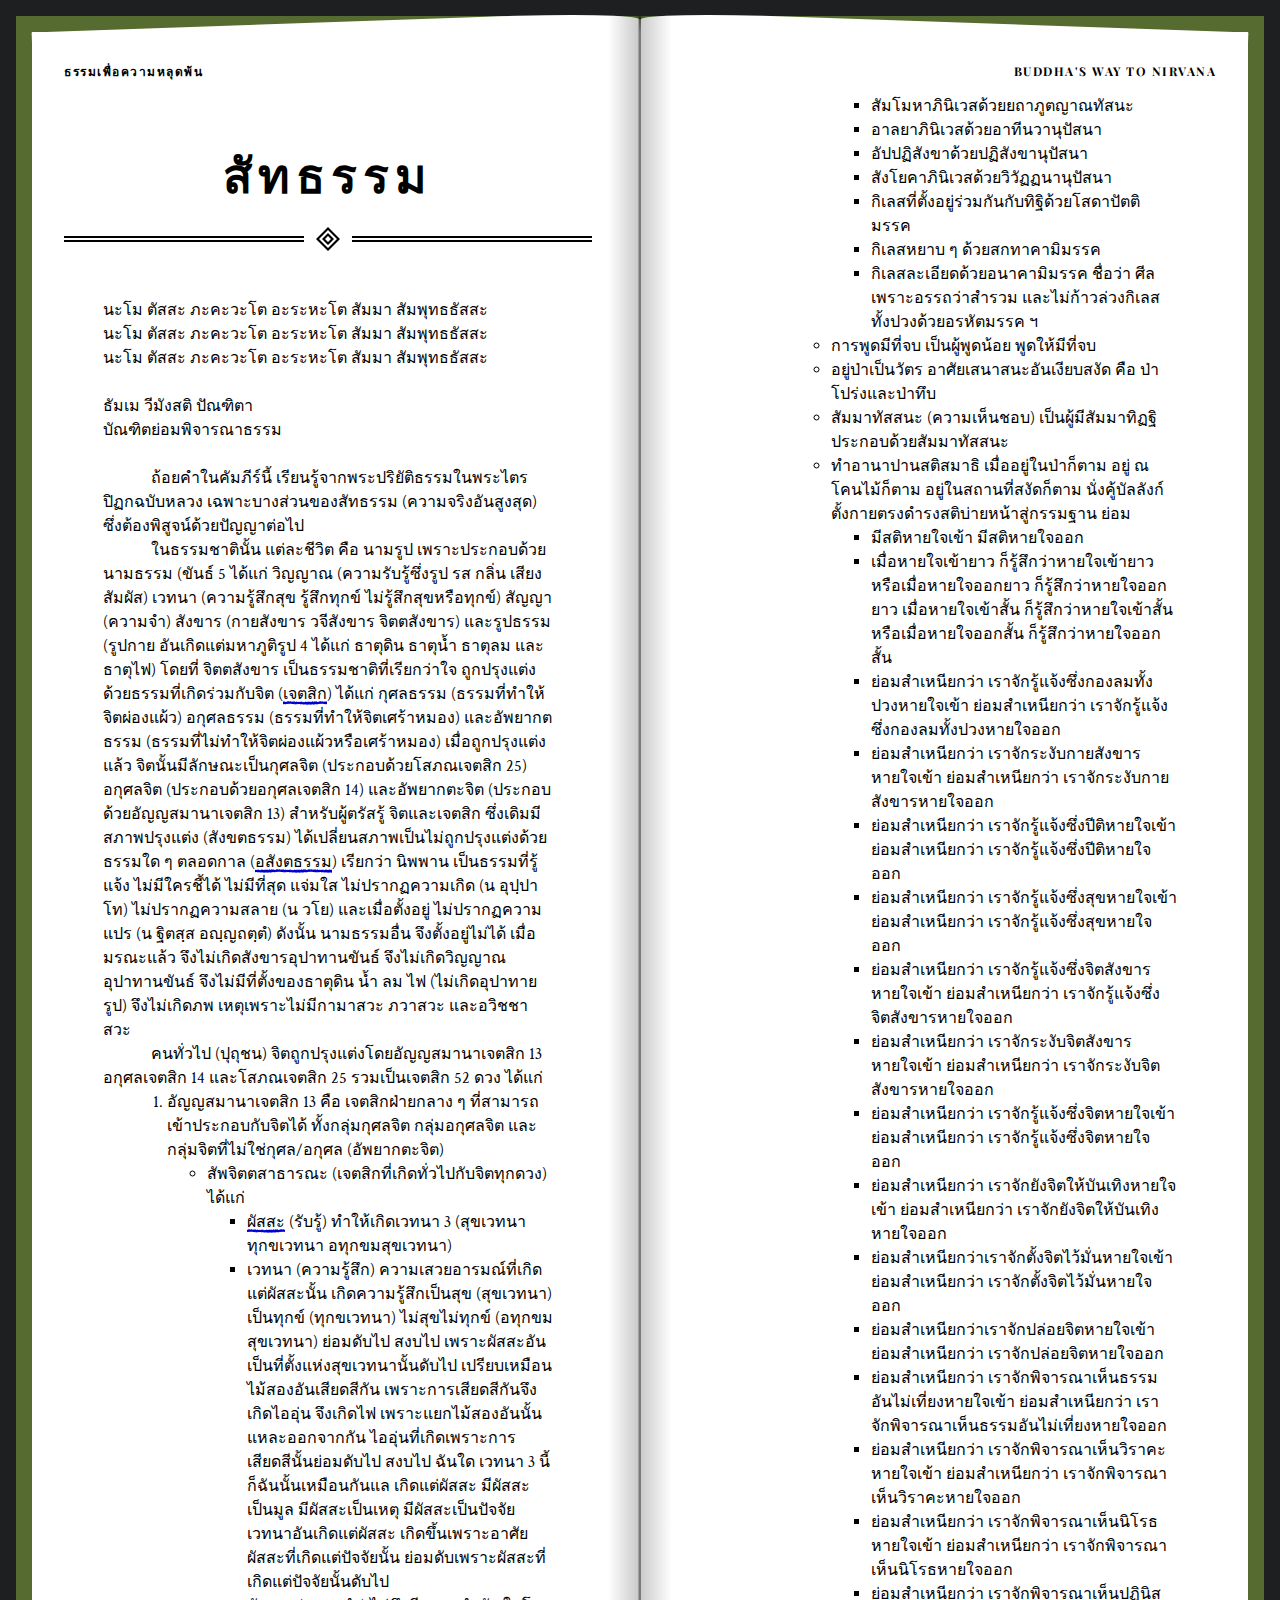
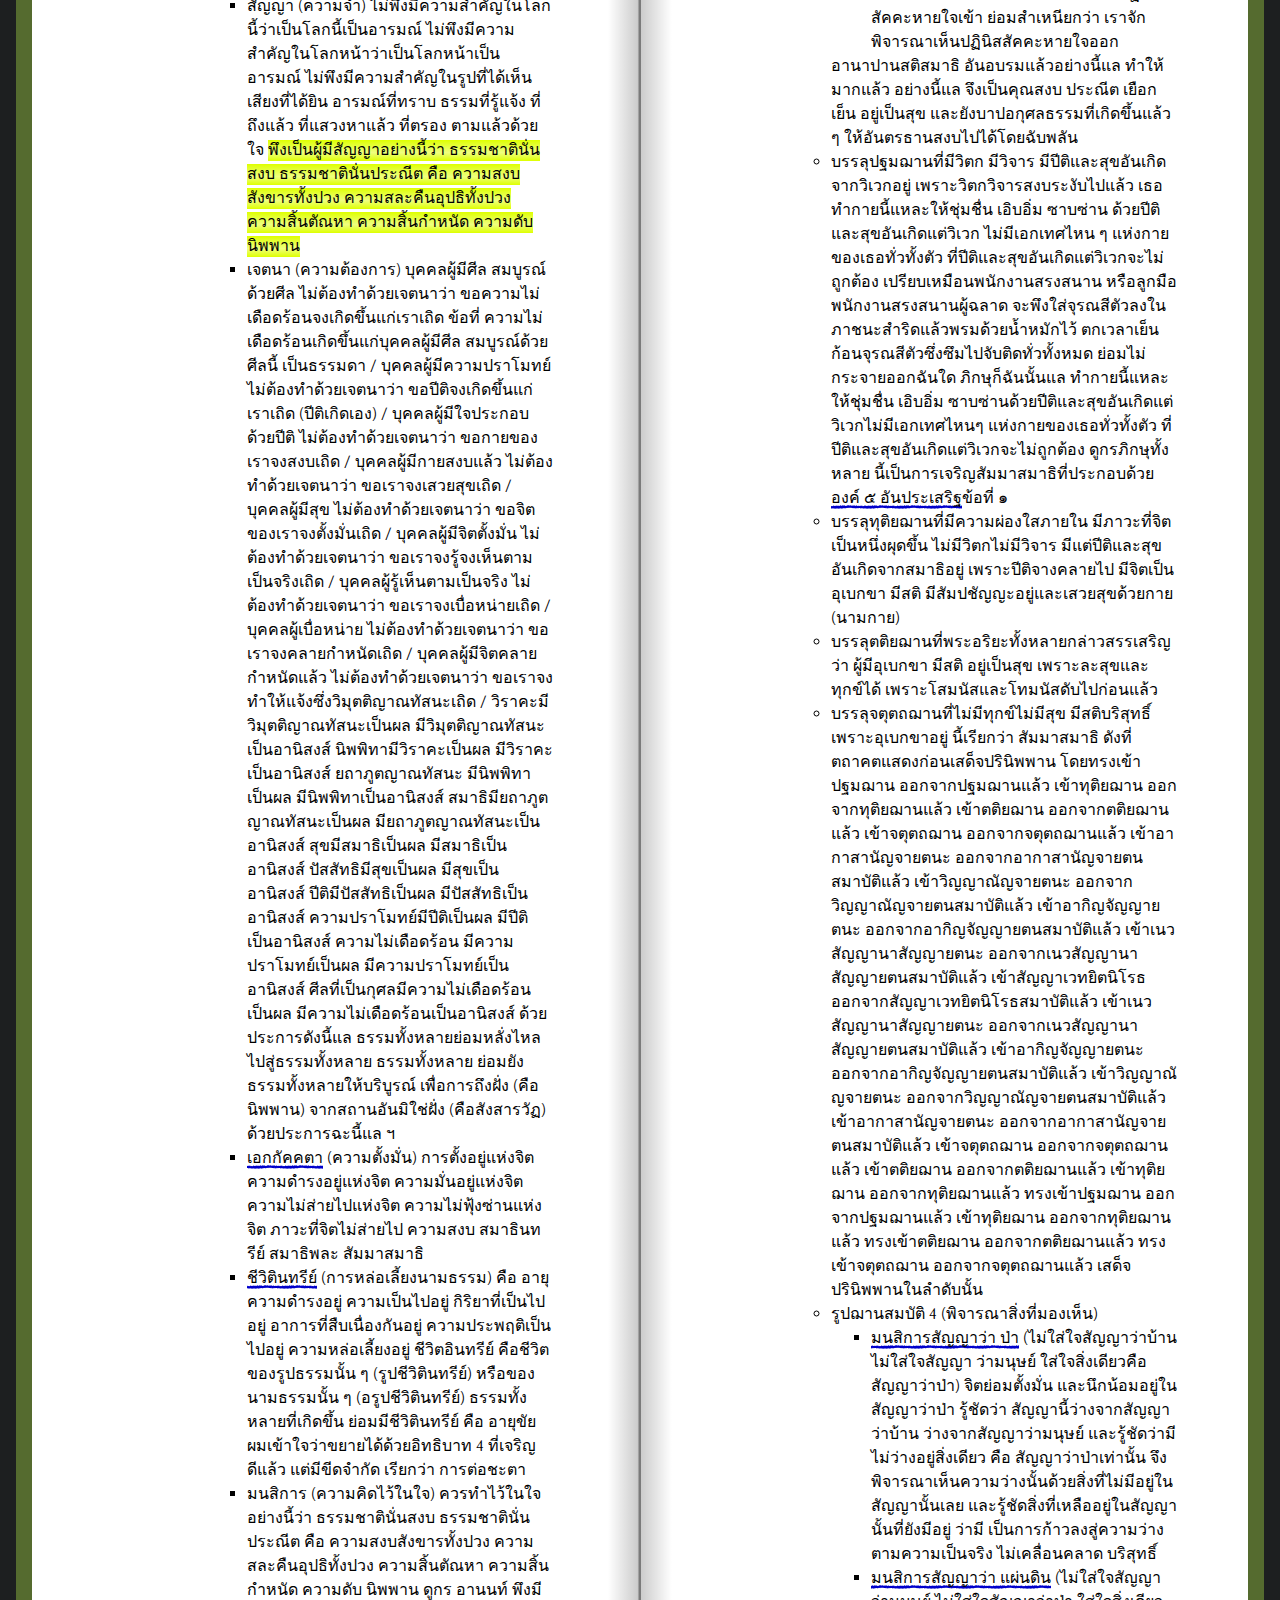
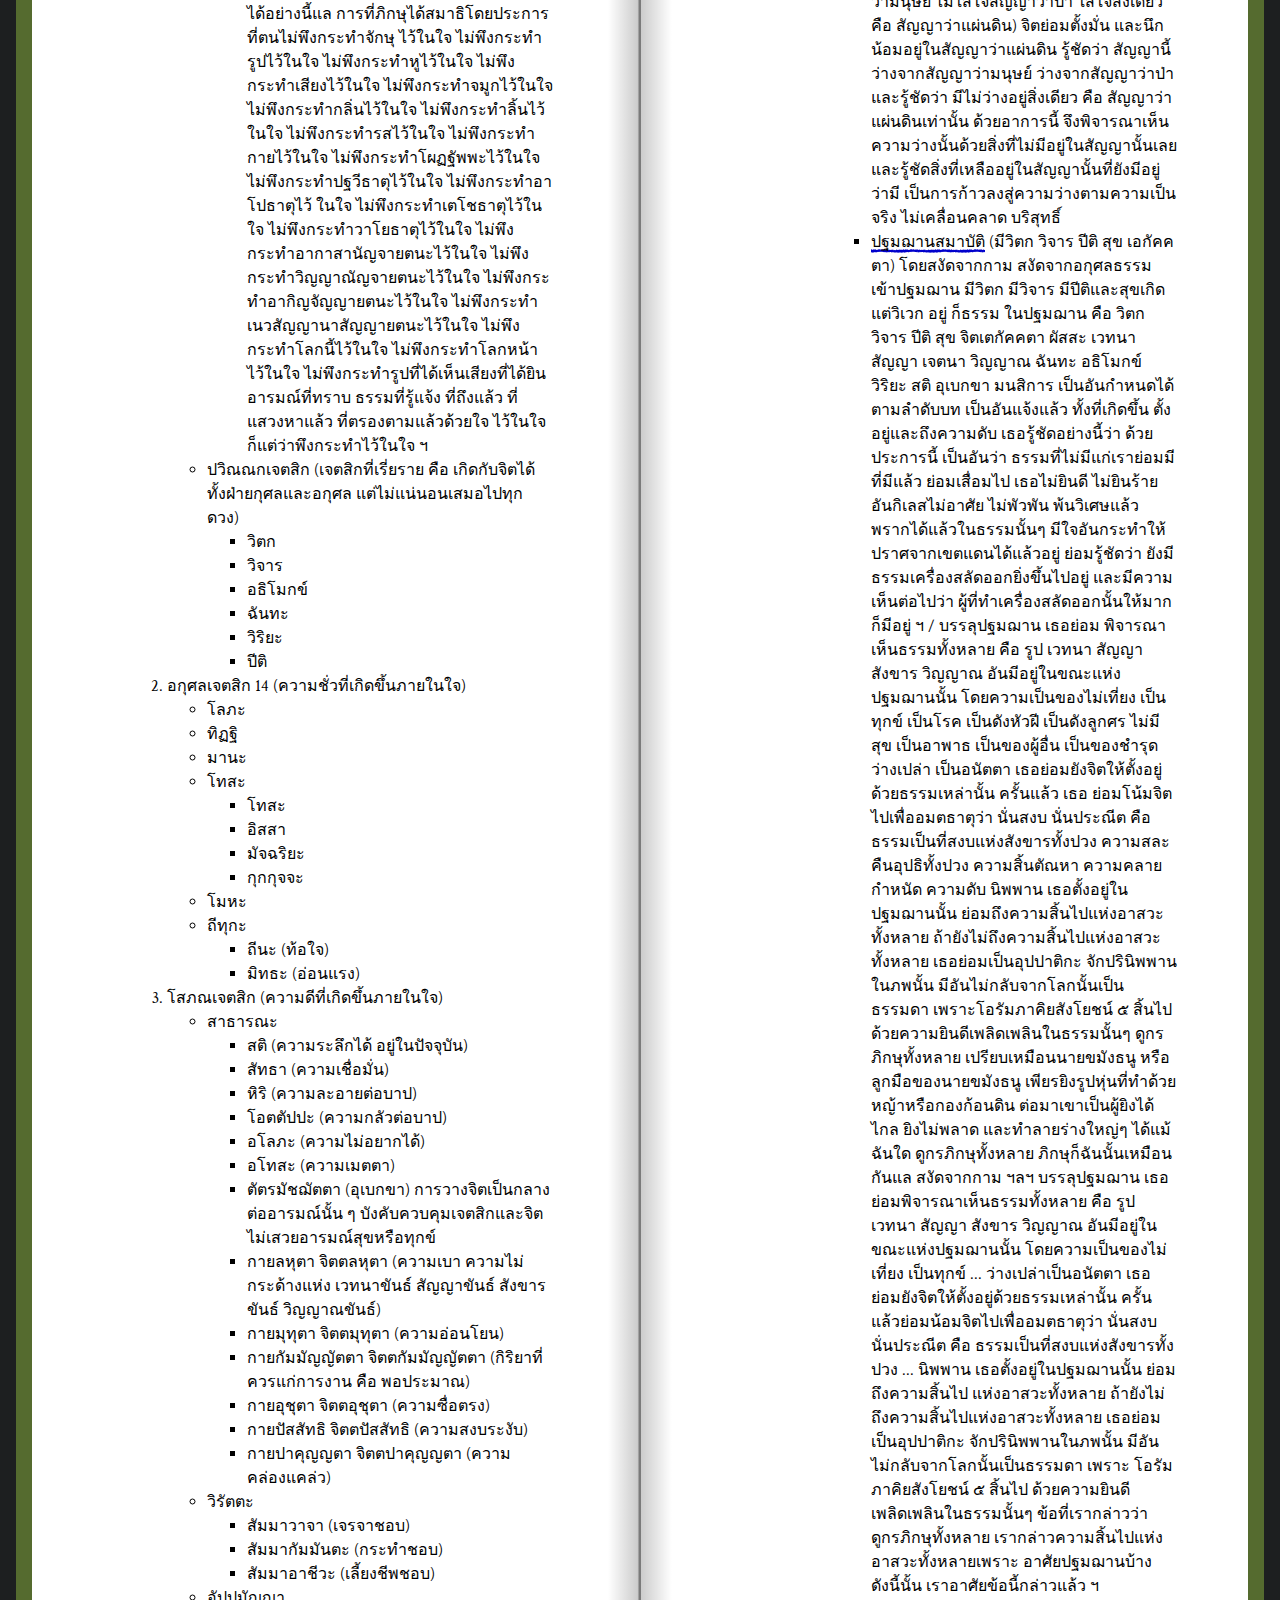
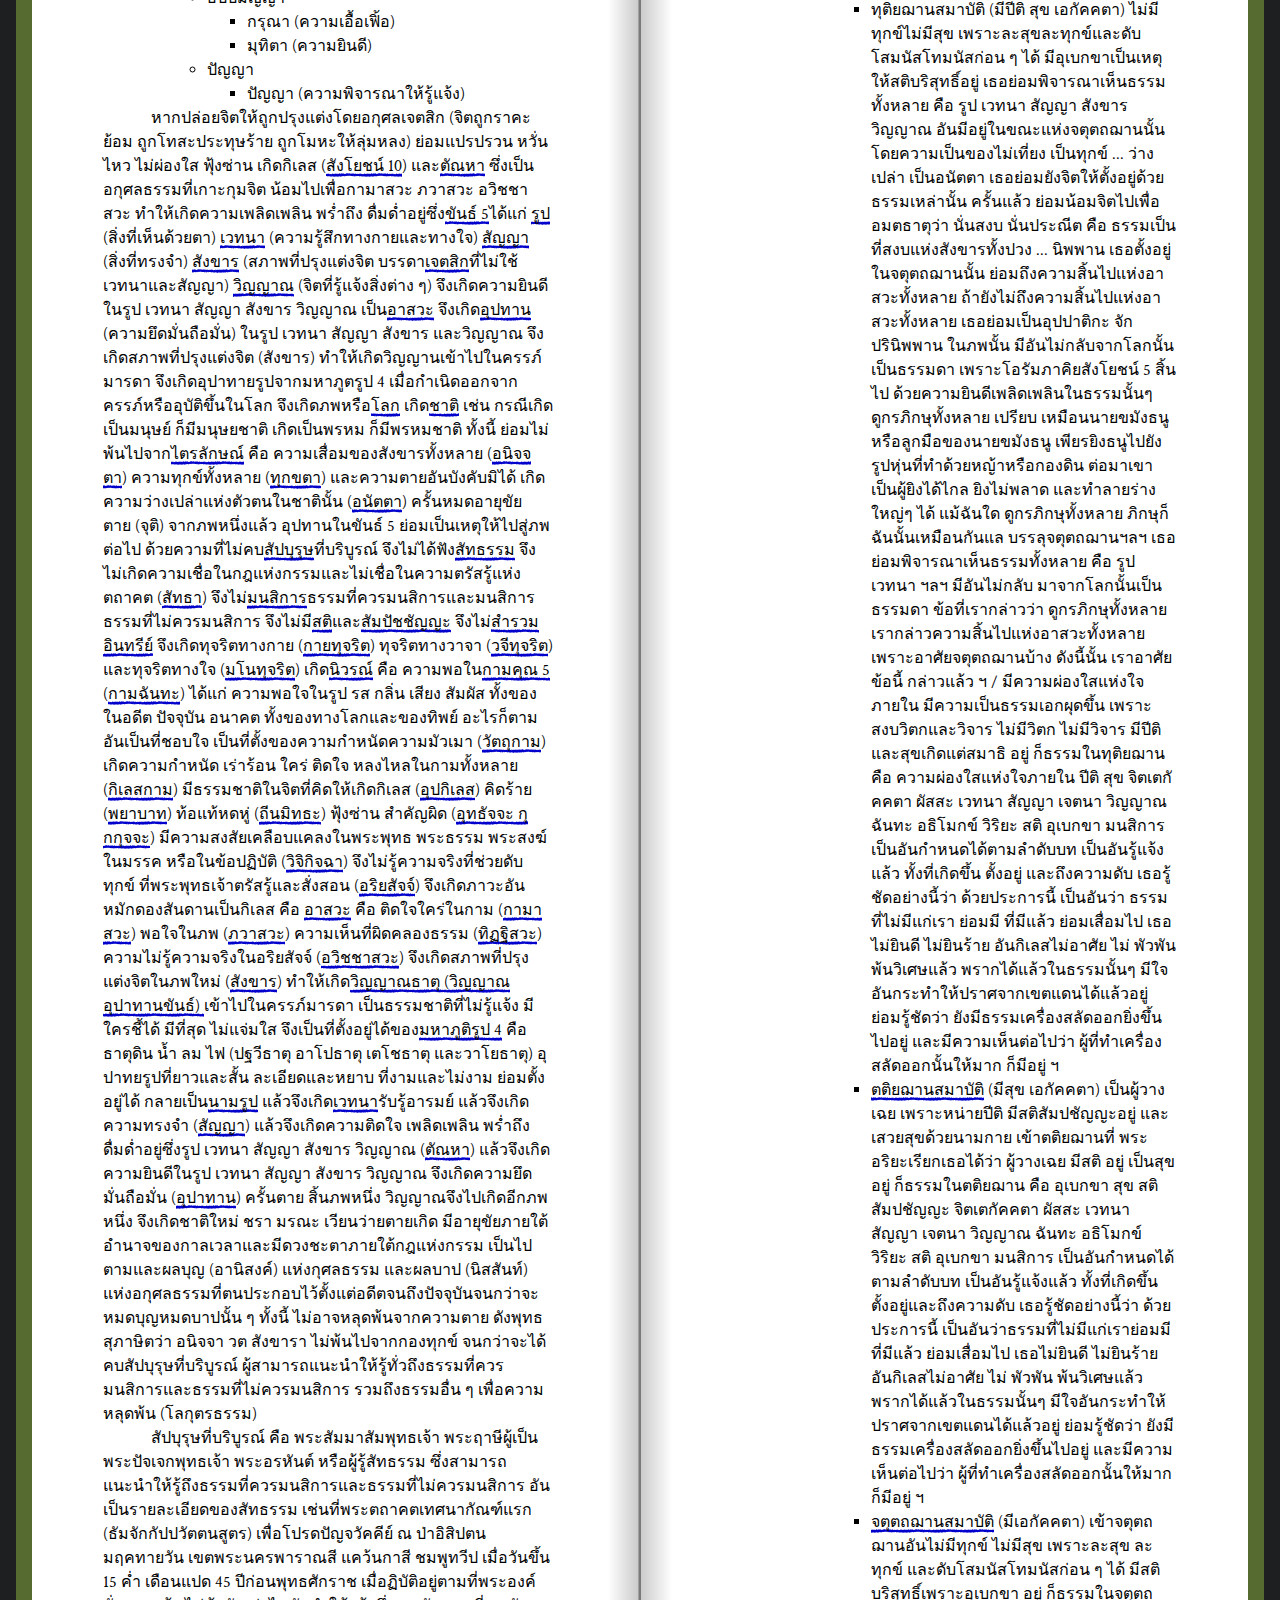
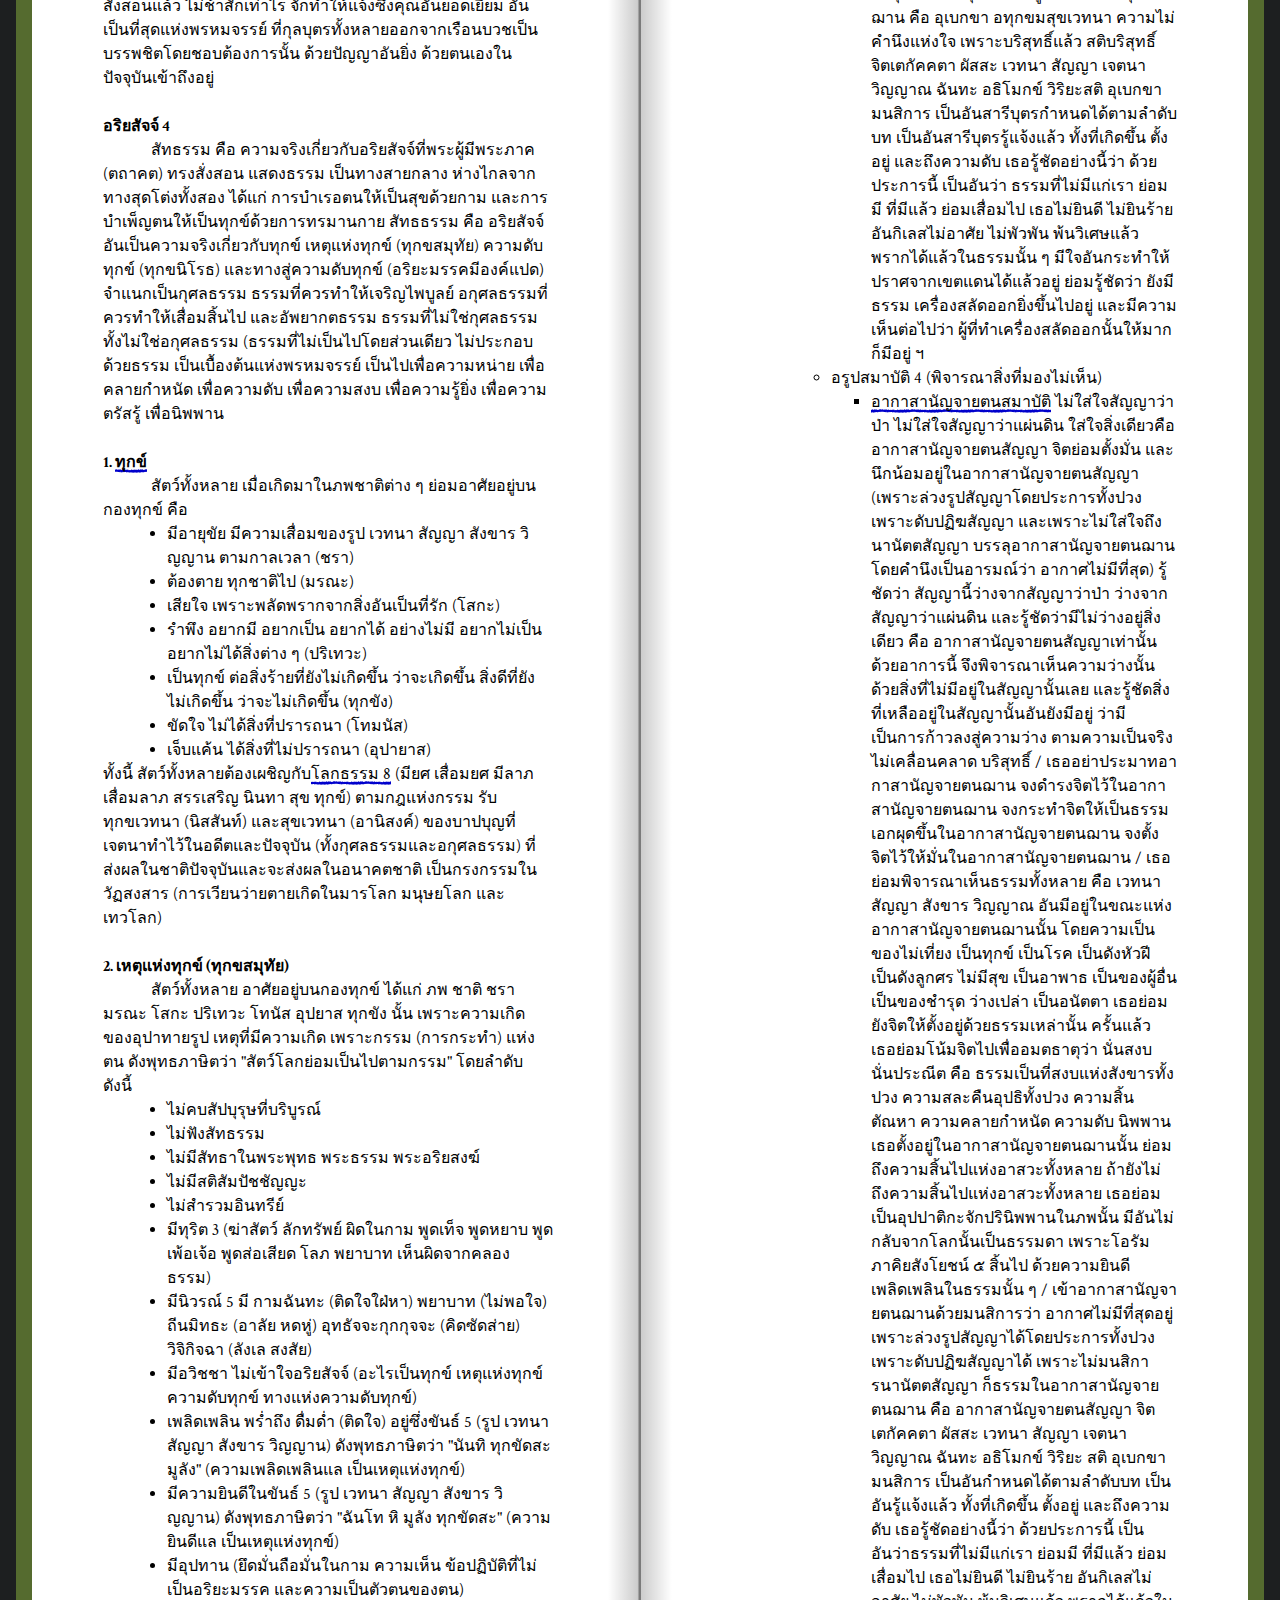
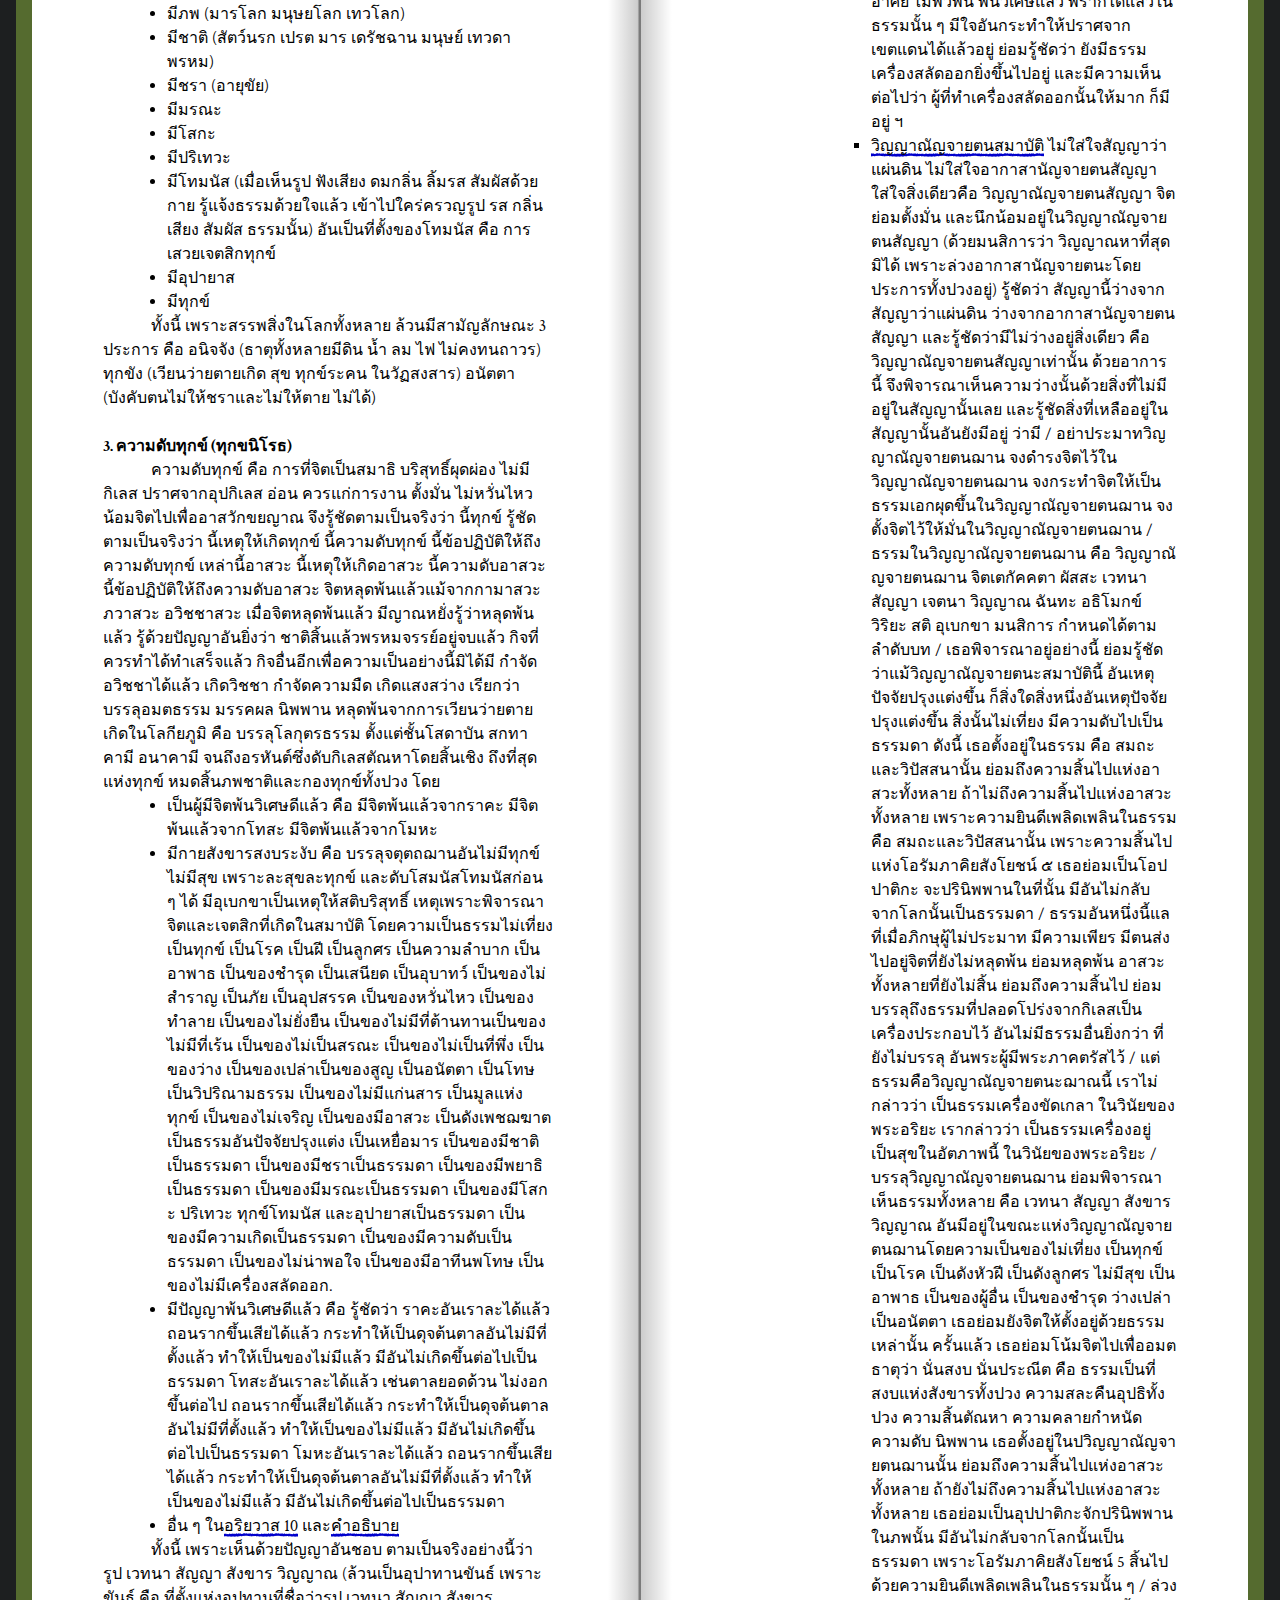
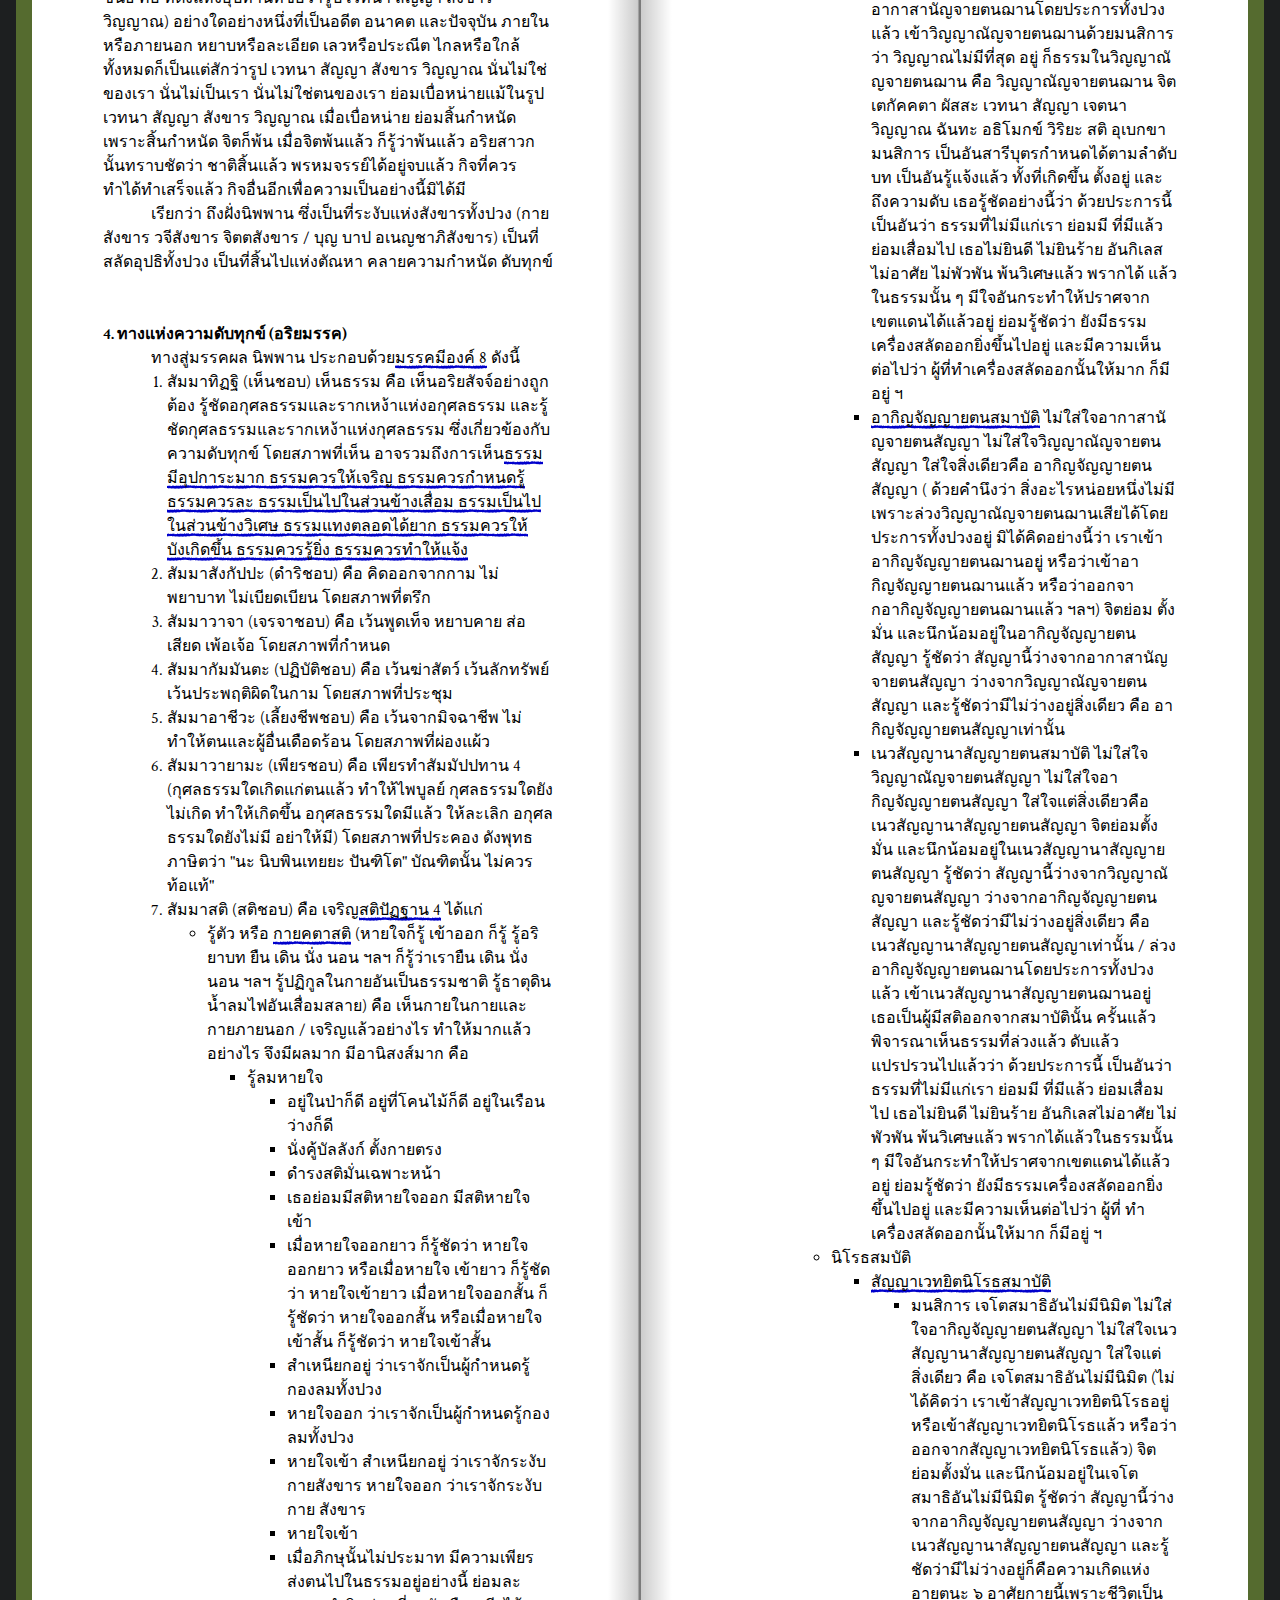
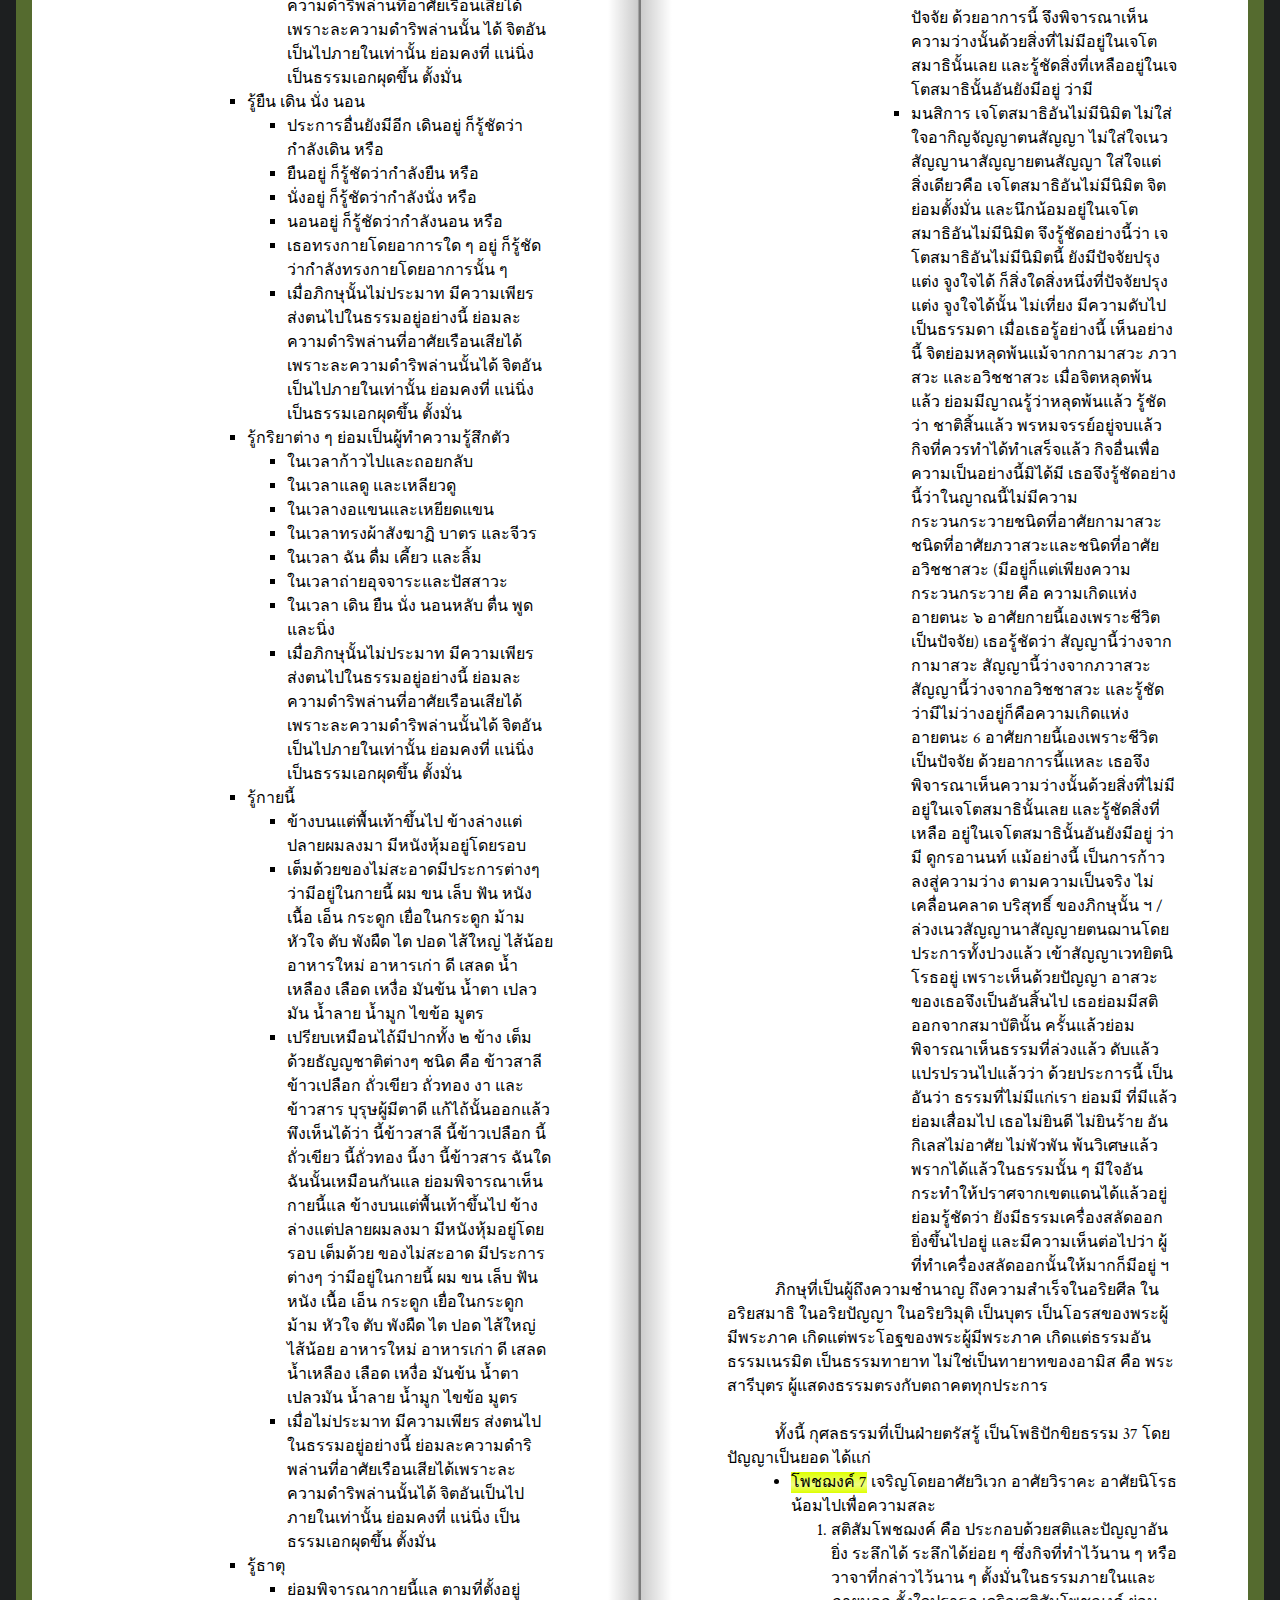
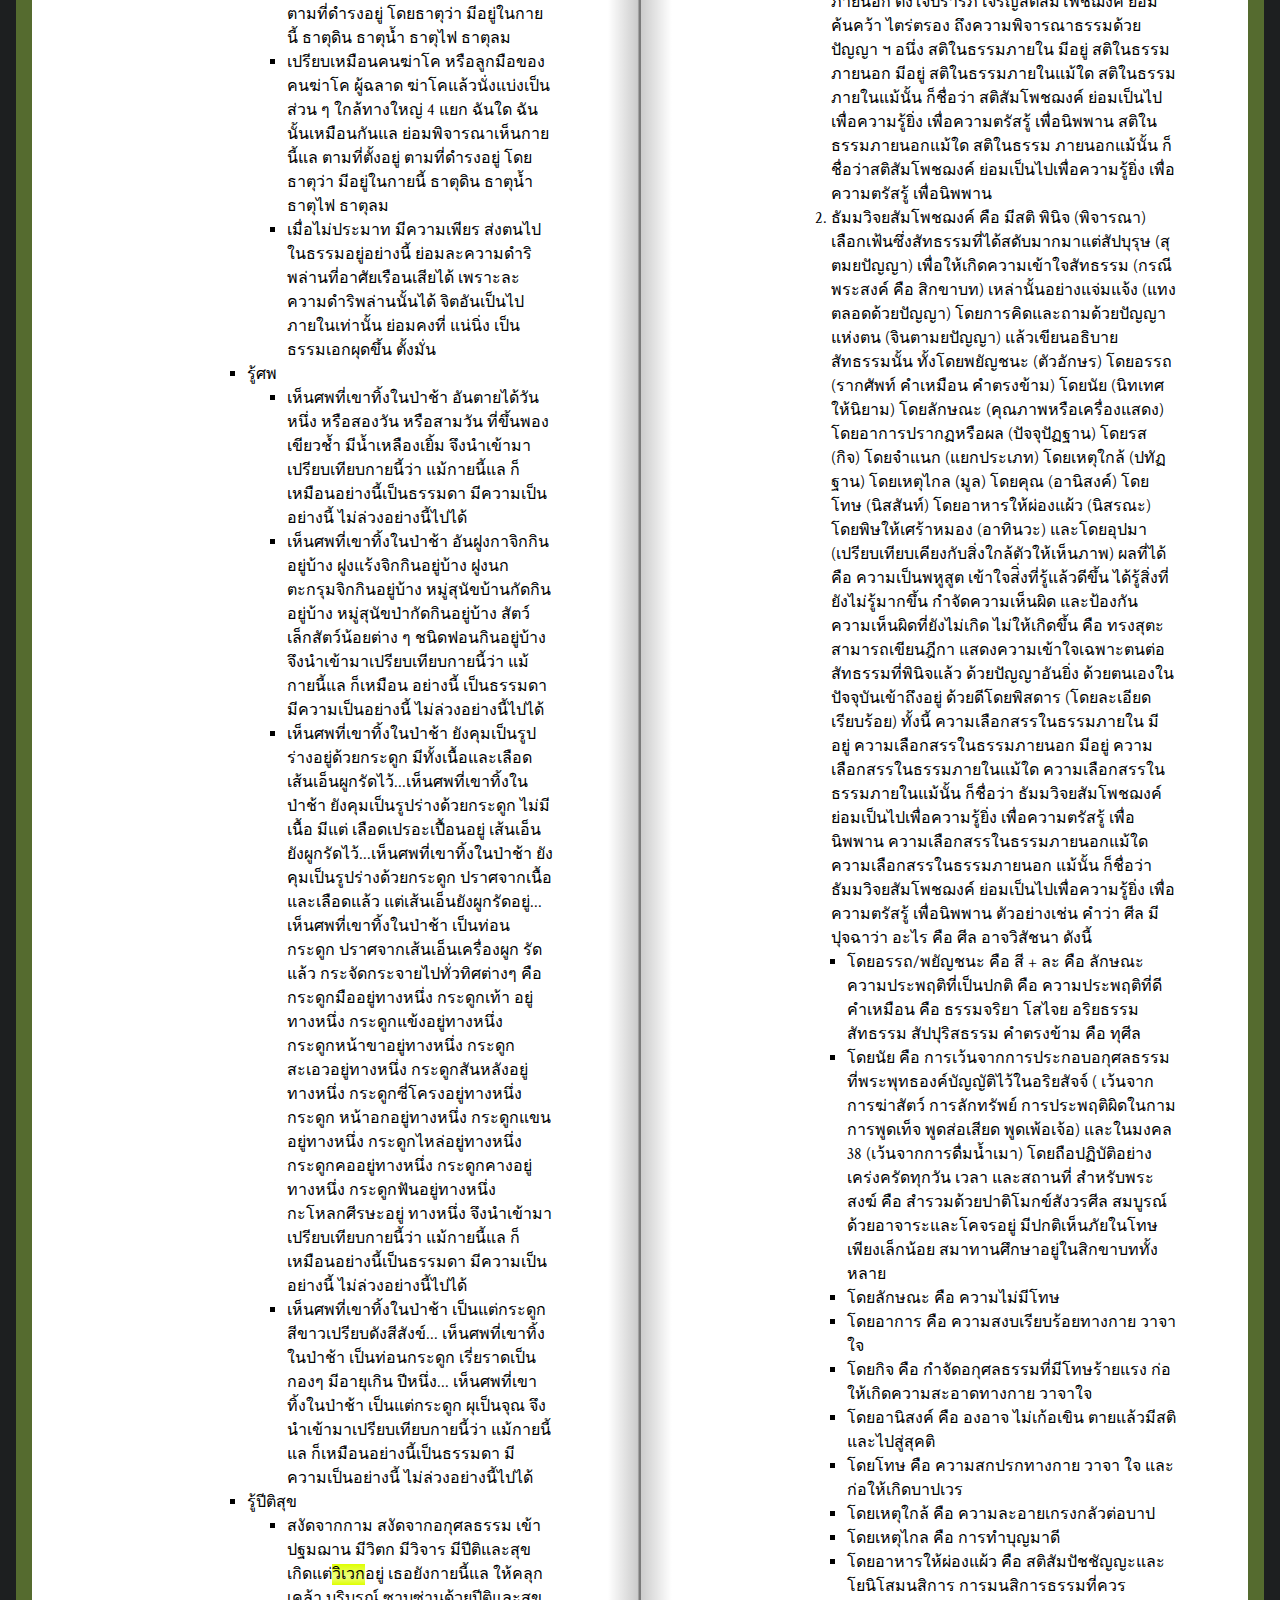
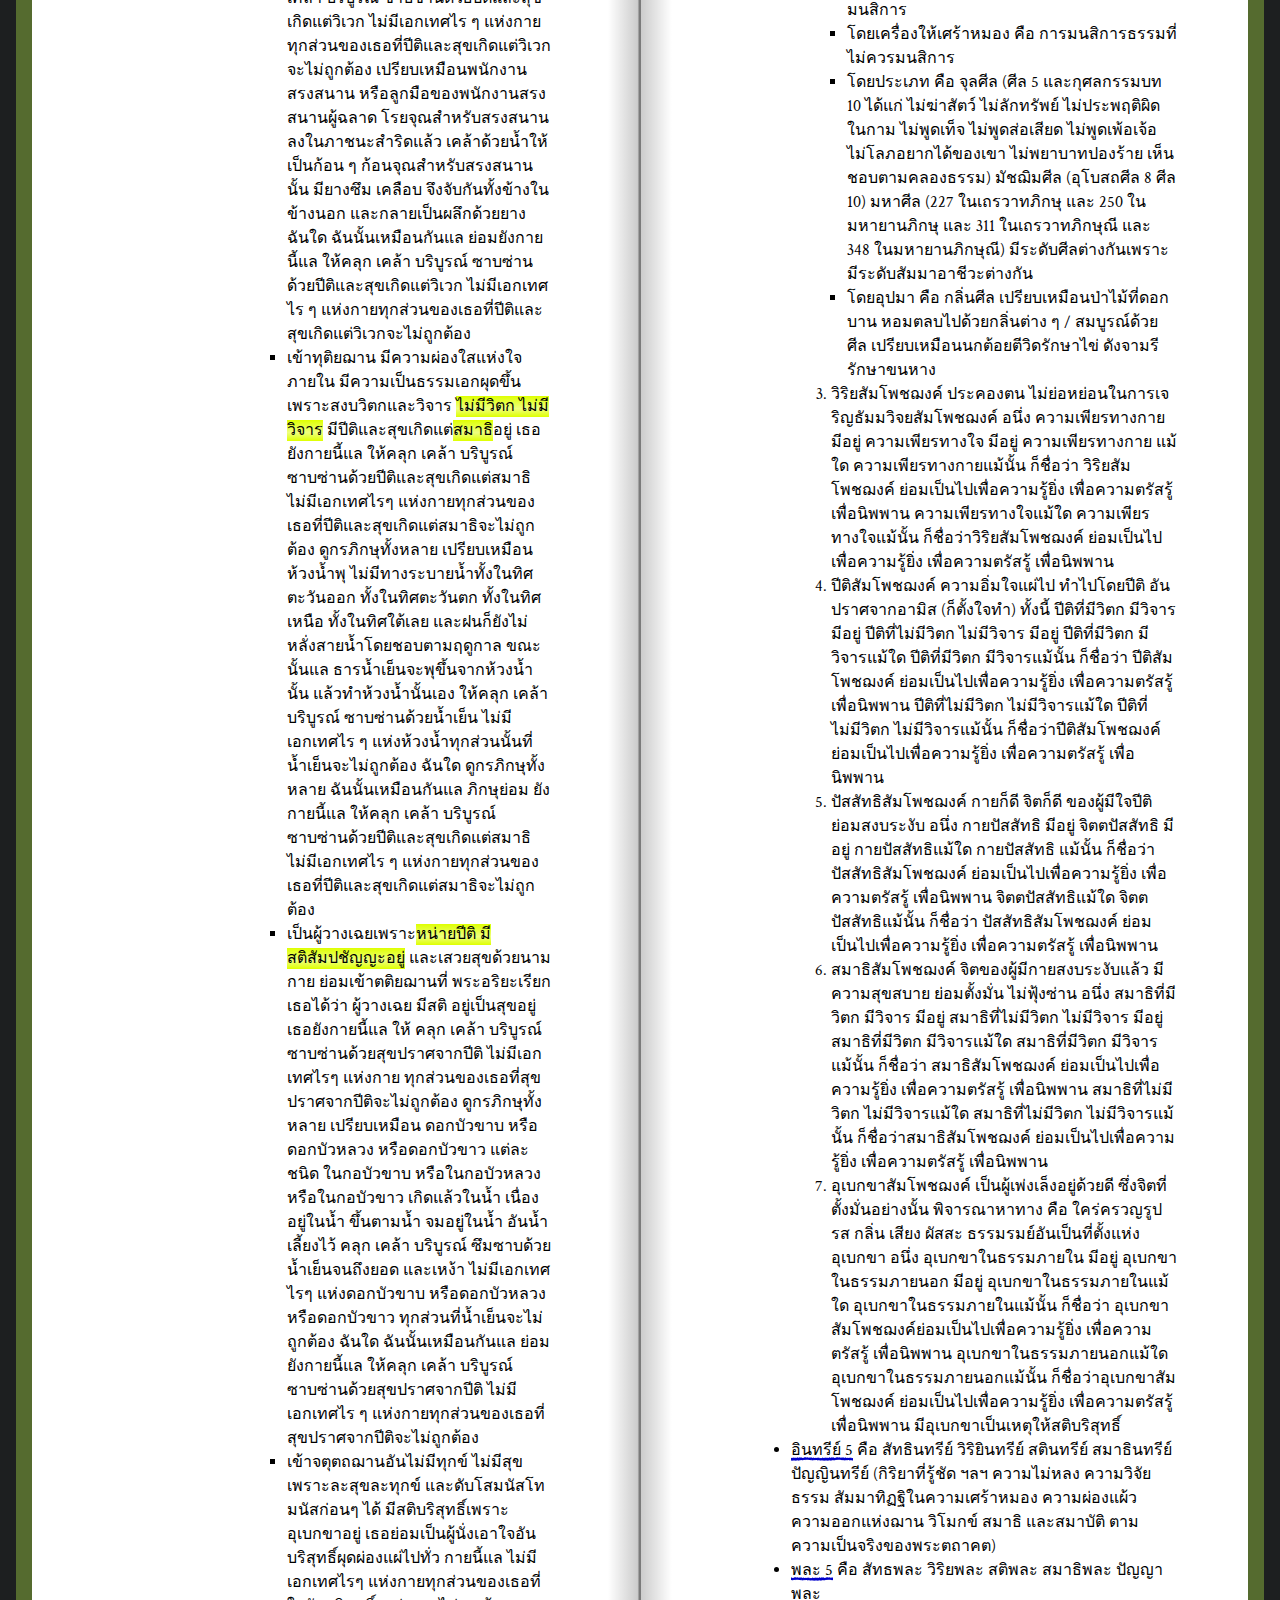
==== nirvana.html @ 2ae78dc6 "Add files via upload" ====
<html>
<head><meta http-equiv="Content-Type" content="text/html; charset=UTF-8">
<link rel="stylesheet" href="book.css">
<title>Nirvana</title>
	<script src="underscore-min.js"></script>
	<script src="raphael-min.js"></script>
	<script src="sequence-diagram-min.js">	</script>
</head>

<body>
<div id="wrapper">
    <div id="container">

        <section class="open-book">
            <header>
                <h1>ธรรมเพื่อความหลุดพ้น</h1>
                <h6>Buddha's Way to Nirvana</h6>
            </header>
            <article>
    <h2 class="chapter-title">สัทธรรม</h2>

<dd>นะโม ตัสสะ ภะคะวะโต อะระหะโต สัมมา สัมพุทธธัสสะ<br>
นะโม ตัสสะ ภะคะวะโต อะระหะโต สัมมา สัมพุทธธัสสะ<br>
นะโม ตัสสะ ภะคะวะโต อะระหะโต สัมมา สัมพุทธธัสสะ<br><br>

ธัมเม วีมังสติ ปัณฑิตา<br>
บัณฑิตย่อมพิจารณาธรรม<br>

</dd>
<br>
<p>
ถ้อยคำในคัมภีร์นี้ เรียนรู้จากพระปริยัติธรรมในพระไตรปิฏกฉบับหลวง เฉพาะบางส่วนของสัทธรรม (ความจริงอันสูงสุด) ซึ่งต้องพิสูจน์ด้วยปัญญาต่อไป    
</p>
<p>
ในธรรมชาตินั้น แต่ละชีวิต คือ นามรูป เพราะประกอบด้วยนามธรรม (ขันธ์ 5 ได้แก่ วิญญาณ (ความรับรู้ซึ่งรูป รส กลิ่น เสียง สัมผัส) เวทนา (ความรู้สึกสุข รู้สึกทุกข์ ไม่รู้สึกสุขหรือทุกข์) สัญญา (ความจำ) สังขาร (กายสังขาร วจีสังขาร จิตตสังขาร) และรูปธรรม (รูปกาย อันเกิดแต่มหาภูติรูป 4 ได้แก่ ธาตุดิน ธาตุน้ำ ธาตุลม และธาตุไฟ) โดยที่ จิตตสังขาร เป็นธรรมชาติที่เรียกว่าใจ ถูกปรุงแต่งด้วยธรรมที่เกิดร่วมกับจิต (<a href="https://th.wikipedia.org/wiki/%E0%B9%80%E0%B8%88%E0%B8%95%E0%B8%AA%E0%B8%B4%E0%B8%81">เจตสิก</a>) ได้แก่ กุศลธรรม (ธรรมที่ทำให้จิตผ่องแผ้ว) อกุศลธรรม (ธรรมที่ทำให้จิตเศร้าหมอง) และอัพยากตธรรม (ธรรมที่ไม่ทำให้จิตผ่องแผ้วหรือเศร้าหมอง) เมื่อถูกปรุงแต่งแล้ว จิตนั้นมีลักษณะเป็นกุศลจิต (ประกอบด้วยโสภณเจตสิก 25) อกุศลจิต (ประกอบด้วยอกุศลเจตสิก 14) และอัพยากตะจิต (ประกอบด้วยอัญญสมานาเจตสิก 13) สำหรับผู้ตรัสรู้ จิตและเจตสิก ซึ่งเดิมมีสภาพปรุงแต่ง (สังขตธรรม) ได้เปลี่ยนสภาพเป็นไม่ถูกปรุงแต่งด้วยธรรมใด ๆ ตลอดกาล (<a href="https://84000.org/tipitaka/dic/d_seek.php?text=%CD%CA%D1%A7%A2%B5%B8%C3%C3%C1&detail=on">อสังตธรรม</a>) เรียกว่า นิพพาน เป็นธรรมที่รู้แจ้ง ไม่มีใครชี้ได้ ไม่มีที่สุด แจ่มใส ไม่ปรากฏความเกิด (น อุปฺปาโท) ไม่ปรากฏความสลาย (น วโย) และเมื่อตั้งอยู่ ไม่ปรากฏความแปร (น ฐิตสฺส อญฺญถตฺตํ) ดังนั้น นามธรรมอื่น จึงตั้งอยู่ไม่ได้ เมื่อมรณะแล้ว จึงไม่เกิดสังขารอุปาทานขันธ์ จึงไม่เกิดวิญญาณอุปาทานขันธ์ จึงไม่มีที่ตั้งของธาตุดิน น้ำ ลม ไฟ (ไม่เกิดอุปาทายรูป) จึงไม่เกิดภพ เหตุเพราะไม่มีกามาสวะ ภวาสวะ และอวิชชาสวะ</p>

<p> คนทั่วไป (ปุถุชน) จิตถูกปรุงแต่งโดยอัญญสมานาเจตสิก 13 อกุศลเจตสิก 14 และโสภณเจตสิก 25 รวมเป็นเจตสิก 52 ดวง ได้แก่
<ol>
<li>อัญญสมานาเจตสิก 13 คือ เจตสิกฝ่ายกลาง ๆ ที่สามารถเข้าประกอบกับจิตได้ ทั้งกลุ่มกุศลจิต กลุ่มอกุศลจิต และกลุ่มจิตที่ไม่ใช่กุศล/อกุศล (อัพยากตะจิต) 
<ul>
<li>สัพจิตตสาธารณะ (เจตสิกที่เกิดทั่วไปกับจิตทุกดวง) ได้แก่
<ul>
<li><a href="https://84000.org/tipitaka/attha/v.php?B=18&A=5763&Z=5791">ผัสสะ</a> (รับรู้) ทำให้เกิดเวทนา 3 (สุขเวทนา ทุกขเวทนา อทุกขมสุขเวทนา)
<li>เวทนา (ความรู้สึก) ความเสวยอารมณ์ที่เกิดแต่ผัสสะนั้น เกิดความรู้สึกเป็นสุข (สุขเวทนา) เป็นทุกข์ (ทุกขเวทนา) ไม่สุขไม่ทุกข์ (อทุกขมสุขเวทนา) ย่อมดับไป
สงบไป เพราะผัสสะอันเป็นที่ตั้งแห่งสุขเวทนานั้นดับไป เปรียบเหมือนไม้สองอันเสียดสีกัน เพราะการเสียดสีกันจึงเกิดไออุ่น จึงเกิดไฟ เพราะแยกไม้สองอันนั้นแหละออกจากกัน ไออุ่นที่เกิดเพราะการเสียดสีนั้นย่อมดับไป สงบไป ฉันใด เวทนา 3 นี้ก็ฉันนั้นเหมือนกันแล เกิดแต่ผัสสะ มีผัสสะเป็นมูล มีผัสสะเป็นเหตุ มีผัสสะเป็นปัจจัย เวทนาอันเกิดแต่ผัสสะ เกิดขึ้นเพราะอาศัยผัสสะที่เกิดแต่ปัจจัยนั้น ย่อมดับเพราะผัสสะที่เกิดแต่ปัจจัยนั้นดับไป
<li>สัญญา (ความจำ) ไม่พึงมีความสำคัญในโลกนี้ว่าเป็นโลกนี้เป็นอารมณ์ ไม่พึงมีความสำคัญในโลกหน้าว่าเป็นโลกหน้าเป็นอารมณ์ ไม่พึงมีความสำคัญในรูปที่ได้เห็นเสียงที่ได้ยิน อารมณ์ที่ทราบ ธรรมที่รู้แจ้ง ที่ถึงแล้ว ที่แสวงหาแล้ว ที่ตรอง
ตามแล้วด้วยใจ  <mark>พึงเป็นผู้มีสัญญาอย่างนี้ว่า ธรรมชาตินั่นสงบ ธรรมชาตินั่นประณีต คือ ความสงบสังขารทั้งปวง ความสละคืนอุปธิทั้งปวง ความสิ้นตัณหา ความสิ้นกำหนัด ความดับ นิพพาน</mark>
<li>เจตนา (ความต้องการ) บุคคลผู้มีศีล สมบูรณ์ด้วยศีล ไม่ต้องทำด้วยเจตนาว่า ขอความไม่เดือดร้อนจงเกิดขึ้นแก่เราเถิด ข้อที่ ความไม่เดือดร้อนเกิดขึ้นแก่บุคคลผู้มีศีล สมบูรณ์ด้วยศีลนี้ เป็นธรรมดา /  บุคคลผู้มีความปราโมทย์ ไม่ต้องทำด้วยเจตนาว่า ขอปีติจงเกิดขึ้นแก่เราเถิด (ปีติเกิดเอง) / บุคคลผู้มีใจประกอบด้วยปีติ ไม่ต้องทำด้วยเจตนาว่า ขอกายของเราจงสงบเถิด / บุคคลผู้มีกายสงบแล้ว ไม่ต้องทำด้วยเจตนาว่า ขอเราจงเสวยสุขเถิด / บุคคลผู้มีสุข ไม่ต้องทำด้วยเจตนาว่า ขอจิตของเราจงตั้งมั่นเถิด / บุคคลผู้มีจิตตั้งมั่น ไม่ต้องทำด้วยเจตนาว่า ขอเราจงรู้จงเห็นตามเป็นจริงเถิด / บุคคลผู้รู้เห็นตามเป็นจริง ไม่ต้องทำด้วยเจตนาว่า ขอเราจงเบื่อหน่ายเถิด / บุคคลผู้เบื่อหน่าย ไม่ต้องทำด้วยเจตนาว่า ขอเราจงคลายกำหนัดเถิด / บุคคลผู้มีจิตคลายกำหนัดแล้ว ไม่ต้องทำด้วยเจตนาว่า ขอเราจงทำให้แจ้งซึ่งวิมุตติญาณทัสนะเถิด / วิราคะมีวิมุตติญาณทัสนะเป็นผล มีวิมุตติญาณทัสนะเป็นอานิสงส์ นิพพิทามีวิราคะเป็นผล มีวิราคะเป็นอานิสงส์ ยถาภูตญาณทัสนะ มีนิพพิทาเป็นผล มีนิพพิทาเป็นอานิสงส์ สมาธิมียถาภูตญาณทัสนะเป็นผล มียถาภูตญาณทัสนะเป็นอานิสงส์ สุขมีสมาธิเป็นผล มีสมาธิเป็นอานิสงส์ ปัสสัทธิมีสุขเป็นผล มีสุขเป็นอานิสงส์ ปีติมีปัสสัทธิเป็นผล มีปัสสัทธิเป็นอานิสงส์ ความปราโมทย์มีปีติเป็นผล มีปีติเป็นอานิสงส์ ความไม่เดือดร้อน มีความปราโมทย์เป็นผล มีความปราโมทย์เป็นอานิสงส์ ศีลที่เป็นกุศลมีความไม่เดือดร้อนเป็นผล มีความไม่เดือดร้อนเป็นอานิสงส์ ด้วยประการดังนี้แล ธรรมทั้งหลายย่อมหลั่งไหลไปสู่ธรรมทั้งหลาย ธรรมทั้งหลาย ย่อมยังธรรมทั้งหลายให้บริบูรณ์ เพื่อการถึงฝั่ง (คือนิพพาน) จากสถานอันมิใช่ฝั่ง (คือสังสารวัฏ) ด้วยประการฉะนี้แล ฯ
 
<li><a href="https://uttayarndham.org/%E0%B8%98%E0%B8%A3%E0%B8%A3%E0%B8%A1%E0%B8%B2%E0%B8%99%E0%B8%B8%E0%B8%81%E0%B8%A3%E0%B8%A1/1227/%E0%B8%AD-%E0%B9%80%E0%B8%AD%E0%B8%81%E0%B8%B1%E0%B8%84%E0%B8%84%E0%B8%95%E0%B8%B2">เอกกัคคตา</a> (ความตั้งมั่น) การตั้งอยู่แห่งจิต  ความดำรงอยู่แห่งจิต ความมั่นอยู่แห่งจิต ความไม่ส่ายไปแห่งจิต ความไม่ฟุ้งซ่านแห่งจิต ภาวะที่จิตไม่ส่ายไป ความสงบ สมาธินทรีย์ สมาธิพละ  สัมมาสมาธิ 
<li><a href="https://84000.org/tipitaka/pitaka_item/item.php?book=35&item=238&items=1&preline=&pagebreak=0">ชีวิตินทรีย์</a> (การหล่อเลี้ยงนามธรรม) คือ อายุ ความดำรงอยู่ ความเป็นไปอยู่ กิริยาที่เป็นไปอยู่ อาการที่สืบเนื่องกันอยู่ ความประพฤติเป็นไปอยู่ ความหล่อเลี้ยงอยู่ ชีวิตอินทรีย์ คือชีวิต ของรูปธรรมนั้น ๆ (รูปชีวิตินทรีย์) หรือของนามธรรมนั้น ๆ  (อรูปชีวิตินทรีย์) ธรรมทั้งหลายที่เกิดขึ้น ย่อมมีชีวิตินทรีย์ คือ อายุขัย ผมเข้าใจว่าขยายได้ด้วยอิทธิบาท 4 ที่เจริญดีแล้ว แต่มีขีดจำกัด เรียกว่า การต่อชะตา
<li>มนสิการ (ความคิดไว้ในใจ)  ควรทำไว้ในใจอย่างนี้ว่า ธรรมชาตินั่นสงบ ธรรมชาตินั่นประณีต คือ ความสงบสังขารทั้งปวง ความสละคืนอุปธิทั้งปวง ความสิ้นตัณหา ความสิ้นกำหนัด ความดับ นิพพาน ดูกร อานนท์ พึงมีได้อย่างนี้แล การที่ภิกษุได้สมาธิโดยประการที่ตนไม่พึงกระทำจักษุ
ไว้ในใจ ไม่พึงกระทำรูปไว้ในใจ ไม่พึงกระทำหูไว้ในใจ ไม่พึงกระทำเสียงไว้ในใจ ไม่พึงกระทำจมูกไว้ในใจ ไม่พึงกระทำกลิ่นไว้ในใจ ไม่พึงกระทำลิ้นไว้ในใจ ไม่พึงกระทำรสไว้ในใจ ไม่พึงกระทำกายไว้ในใจ ไม่พึงกระทำโผฏฐัพพะไว้ในใจ ไม่พึงกระทำปฐวีธาตุไว้ในใจ ไม่พึงกระทำอาโปธาตุไว้
ในใจ ไม่พึงกระทำเตโชธาตุไว้ในใจ ไม่พึงกระทำวาโยธาตุไว้ในใจ ไม่พึงกระทำอากาสานัญจายตนะไว้ในใจ ไม่พึงกระทำวิญญาณัญจายตนะไว้ในใจ ไม่พึงกระทำอากิญจัญญายตนะไว้ในใจ ไม่พึงกระทำเนวสัญญานาสัญญายตนะไว้ในใจ ไม่พึงกระทำโลกนี้ไว้ในใจ ไม่พึงกระทำโลกหน้าไว้ในใจ ไม่พึงกระทำรูปที่ได้เห็นเสียงที่ได้ยิน อารมณ์ที่ทราบ ธรรมที่รู้แจ้ง ที่ถึงแล้ว ที่แสวงหาแล้ว ที่ตรองตามแล้วด้วยใจ ไว้ในใจ ก็แต่ว่าพึงกระทำไว้ในใจ ฯ
</ul>
<li>ปวิณณกเจตสิก (เจตสิกที่เรี่ยราย คือ เกิดกับจิตได้ทั้งฝ่ายกุศลและอกุศล แต่ไม่แน่นอนเสมอไปทุกดวง)
<ul>
<li>วิตก
<li>วิจาร
<li>อธิโมกข์
<li>ฉันทะ
<li>วิริยะ
<li>ปีติ
</ul>
</ul>
<li>อกุศลเจตสิก 14 (ความชั่วที่เกิดขึ้นภายในใจ)
<ul>
<li>โลภะ
<li>ทิฏฐิ
<li>มานะ
<li>โทสะ
<ul>
<li>โทสะ
<li>อิสสา
<li>มัจฉริยะ
<li>กุกกุจจะ
</ul>
<li>โมหะ
<li>ถีทุกะ
<ul>
<li>ถีนะ (ท้อใจ)
<li>มิทธะ (อ่อนแรง)
</ul>
</ul>
<li>โสภณเจตสิก (ความดีที่เกิดขึ้นภายในใจ)
<ul>
<li>สาธารณะ
<ul>
<li>สติ (ความระลึกได้ อยู่ในปัจจุบัน)
<li>สัทธา (ความเชื่อมั่น)
<li>หิริ (ความละอายต่อบาป) 
<li>โอตตัปปะ (ความกลัวต่อบาป)
<li>อโลภะ (ความไม่อยากได้)
<li>อโทสะ (ความเมตตา) 
<li>ตัตรมัชฌัตตา (อุเบกขา) การวางจิตเป็นกลางต่ออารมณ์นั้น ๆ บังคับควบคุมเจตสิกและจิต ไม่เสวยอารมณ์สุขหรือทุกข์
<li>กายลหุตา จิตตลหุตา (ความเบา ความไม่กระด้างแห่ง เวทนาขันธ์ สัญญาขันธ์ สังขารขันธ์ วิญญาณขันธ์)
<li>กายมุทุตา จิตตมุทุตา (ความอ่อนโยน)
<li>กายกัมมัญญัตตา จิตตกัมมัญญัตตา (กิริยาที่ควรแก่การงาน คือ พอประมาณ)
<li>กายอุชุตา จิตตอุชุตา (ความซื่อตรง)
<li>กายปัสสัทธิ จิตตปัสสัทธิ (ความสงบระงับ)
<li>กายปาคุญญตา จิตตปาคุญญตา (ความคล่องแคล่ว)
</ul>
<li>วิรัตตะ
<ul>
<li>สัมมาวาจา (เจรจาชอบ)
<li>สัมมากัมมันตะ (กระทำชอบ)
<li>สัมมาอาชีวะ (เลี้ยงชีพชอบ)
</ul>
<li>อัปปมัญญา
<ul>
<li>กรุณา (ความเอื้อเฟิ้อ)
<li>มุทิตา (ความยินดี)
</ul>

<li>ปัญญา
<ul>
<li>ปัญญา (ความพิจารณาให้รู้แจ้ง)
</ul>
</ul>

</ol> 
 
</p>

<p>
หากปล่อยจิตให้ถูกปรุงแต่งโดยอกุศลเจตสิก (จิตถูกราคะย้อม ถูกโทสะประทุษร้าย ถูกโมหะให้ลุ่มหลง) ย่อมแปรปรวน หวั่นไหว ไม่ผ่องใส ฟุ้งซ่าน เกิดกิเลส (<a href="https://th.wikipedia.org/wiki/%E0%B8%AA%E0%B8%B1%E0%B8%87%E0%B9%82%E0%B8%A2%E0%B8%8A%E0%B8%99%E0%B9%8C">สังโยชน์ 10</a>) และ<a href="https://th.wikipedia.org/wiki/%E0%B8%95%E0%B8%B1%E0%B8%93%E0%B8%AB%E0%B8%B2">ตัณหา</a> ซึ่งเป็นอกุศลธรรมที่เกาะกุมจิต น้อมไปเพื่อกามาสวะ ภวาสวะ อวิชชาสวะ ทำให้เกิดความเพลิดเพลิน พร่ำถึง ดื่มด่ำอยู่ซึ่ง<a href="https://th.wikipedia.org/wiki/%E0%B8%82%E0%B8%B1%E0%B8%99%E0%B8%98%E0%B9%8C">ขันธ์ 5</a>ได้แก่ <a href="https://th.wikipedia.org/wiki/%E0%B8%A3%E0%B8%B9%E0%B8%9B_(%E0%B8%A8%E0%B8%B2%E0%B8%AA%E0%B8%99%E0%B8%B2%E0%B8%9E%E0%B8%B8%E0%B8%97%E0%B8%98)">รูป</a> (สิ่งที่เห็นด้วยตา) <a href="https://th.wikipedia.org/wiki/%E0%B9%80%E0%B8%A7%E0%B8%97%E0%B8%99%E0%B8%B2">เวทนา</a> (ความรู้สึกทางกายและทางใจ) <a href="https://th.wikipedia.org/wiki/%E0%B8%AA%E0%B8%B1%E0%B8%8D%E0%B8%8D%E0%B8%B2_(%E0%B8%A8%E0%B8%B2%E0%B8%AA%E0%B8%99%E0%B8%B2%E0%B8%9E%E0%B8%B8%E0%B8%97%E0%B8%98)">สัญญา</a> (สิ่งที่ทรงจำ) <a href="https://th.wikipedia.org/wiki/%E0%B8%AA%E0%B8%B1%E0%B8%87%E0%B8%82%E0%B8%B2%E0%B8%A3">สังขาร</a> (สภาพที่ปรุงแต่งจิต บรรดา<a href="https://th.wikipedia.org/wiki/%E0%B9%80%E0%B8%88%E0%B8%95%E0%B8%AA%E0%B8%B4%E0%B8%81">เจตสิก</a>ที่ไม่ใช้เวทนาและสัญญา) <a href="https://th.wikipedia.org/wiki/%E0%B8%A7%E0%B8%B4%E0%B8%8D%E0%B8%8D%E0%B8%B2%E0%B8%93_(%E0%B8%A8%E0%B8%B2%E0%B8%AA%E0%B8%99%E0%B8%B2%E0%B8%9E%E0%B8%B8%E0%B8%97%E0%B8%98)">วิญญาณ</a> (จิตที่รู้แจ้งสิ่งต่าง ๆ) จึงเกิดความยินดีในรูป เวทนา สัญญา สังขาร วิญญาณ เป็น<a href="https://th.wikipedia.org/wiki/%E0%B8%AD%E0%B8%B2%E0%B8%AA%E0%B8%A7%E0%B8%81%E0%B8%B4%E0%B9%80%E0%B8%A5%E0%B8%AA">อาสวะ</a> จึงเกิด<a href="https://th.wikipedia.org/wiki/%E0%B8%AD%E0%B8%B8%E0%B8%9B%E0%B8%B2%E0%B8%97%E0%B8%B2%E0%B8%99">อุปทาน</a> (ความยึดมั่นถือมั่น) ในรูป เวทนา สัญญา สังขาร และวิญญาณ จึงเกิดสภาพที่ปรุงแต่งจิต (สังขาร) ทำให้เกิดวิญญานเข้าไปในครรภ์มารดา จึงเกิดอุปาทายรูปจากมหาภูตรูป 4 เมื่อกำเนิดออกจากครรภ์หรืออุบัติขึ้นในโลก จึงเกิดภพหรือ<a href="https://th.wiktionary.org/wiki/%E0%B9%82%E0%B8%A5%E0%B8%81">โลก</a> เกิด<a href="https://th.wiktionary.org/wiki/%E0%B8%8A%E0%B8%B2%E0%B8%95%E0%B8%B4">ชาติ</a> เช่น กรณีเกิดเป็นมนุษย์ ก็มีมนุษยชาติ เกิดเป็นพรหม ก็มีพรหมชาติ ทั้งนี้ ย่อมไม่พ้นไปจาก<a href="https://th.wikipedia.org/wiki/%E0%B9%84%E0%B8%95%E0%B8%A3%E0%B8%A5%E0%B8%B1%E0%B8%81%E0%B8%A9%E0%B8%93%E0%B9%8C">ไตรลักษณ์</a> คือ ความเสื่อมของสังขารทั้งหลาย (<a href="https://th.wikipedia.org/wiki/%E0%B8%AD%E0%B8%99%E0%B8%B4%E0%B8%88%E0%B8%88%E0%B8%B1%E0%B8%87">อนิจจตา</a>) ความทุกข์ทั้งหลาย (<a href="https://th.wikipedia.org/wiki/%E0%B8%97%E0%B8%B8%E0%B8%81%E0%B8%82%E0%B9%8C#%E0%B8%97%E0%B8%B8%E0%B8%81%E0%B8%82%E0%B9%8C_%E0%B8%81%E0%B8%B1%E0%B8%9A_%E0%B8%97%E0%B8%B8%E0%B8%81%E0%B8%82%E0%B8%A5%E0%B8%B1%E0%B8%81%E0%B8%A9%E0%B8%93%E0%B8%B0_%E0%B9%84%E0%B8%A1%E0%B9%88%E0%B9%80%E0%B8%AB%E0%B8%A1%E0%B8%B7%E0%B8%AD%E0%B8%99%E0%B8%81%E0%B8%B1%E0%B8%99">ทุกขตา</a>) และความตายอันบังคับมิได้ เกิดความว่างเปล่าแห่งตัวตนในชาตินั้น (<a href="https://th.wikipedia.org/wiki/%E0%B8%AD%E0%B8%99%E0%B8%B1%E0%B8%95%E0%B8%95%E0%B8%B2">อนัตตา</a>) ครั้นหมดอายุขัย ตาย (จุติ) จากภพหนึ่งแล้ว อุปทานในขันธ์ 5 ย่อมเป็นเหตุให้ไปสู่ภพต่อไป ด้วยความที่ไม่คบ<a href="https://th.wiktionary.org/wiki/%E0%B8%AA%E0%B8%B1%E0%B8%9B%E0%B8%9A%E0%B8%B8%E0%B8%A3%E0%B8%B8%E0%B8%A9">สัปบุรุษ</a>ที่บริบูรณ์ จึงไม่ได้ฟัง<a href="https://84000.org/tipitaka/dic/v_seek.php?text=%CA%D1%B7%B8%C3%C3%C1_%F7">สัทธรรม</a> จึงไม่เกิดความเชื่อในกฎแห่งกรรมและไม่เชื่อในความตรัสรู้แห่งตถาคต (<a href="https://th.wikipedia.org/wiki/%E0%B8%A8%E0%B8%A3%E0%B8%B1%E0%B8%97%E0%B8%98%E0%B8%B2%E0%B9%83%E0%B8%99%E0%B8%A8%E0%B8%B2%E0%B8%AA%E0%B8%99%E0%B8%B2%E0%B8%9E%E0%B8%B8%E0%B8%97%E0%B8%98">สัทธา</a>) จึงไม่<a href="https://84000.org/tipitaka/attha/v.php?B=12&A=238&Z=384">มนสิการ</a>ธรรมที่ควรมนสิการและมนสิการธรรมที่ไม่ควรมนสิการ จึงไม่มี<a href="https://th.wikipedia.org/wiki/%E0%B8%AA%E0%B8%B1%E0%B8%A1%E0%B8%A1%E0%B8%B2%E0%B8%AA%E0%B8%95%E0%B8%B4">สติ</a>และ<a href="https://84000.org/tipitaka/dic/d_item.php?i=189">สัมปัชชัญญะ</a> จึงไม่<a href="https://uttayarndham.org/buddhology/5502/%E0%B8%AD%E0%B8%B8%E0%B8%9B%E0%B8%A1%E0%B8%B2%E0%B8%81%E0%B8%B2%E0%B8%A3%E0%B8%AA%E0%B8%B3%E0%B8%A3%E0%B8%A7%E0%B8%A1%E0%B8%AD%E0%B8%B4%E0%B8%99%E0%B8%97%E0%B8%A3%E0%B8%B5%E0%B8%A2%E0%B9%8C%E0%B8%94%E0%B8%B1%E0%B8%87%E0%B9%80%E0%B8%95%E0%B9%88%E0%B8%B2%E0%B8%AB%E0%B8%94%E0%B8%84%E0%B8%AD%E0%B9%81%E0%B8%A5%E0%B8%B0%E0%B8%82%E0%B8%B2%E0%B9%83%E0%B8%99%E0%B8%81%E0%B8%A3%E0%B8%B0%E0%B8%94%E0%B8%AD%E0%B8%87">สำรวมอินทรีย์</a> จึงเกิดทุจริตทางกาย (<a href="https://th.wikipedia.org/wiki/%E0%B8%81%E0%B8%B2%E0%B8%A2%E0%B8%97%E0%B8%B8%E0%B8%88%E0%B8%A3%E0%B8%B4%E0%B8%95">กายทุจริต</a>) ทุจริตทางวาจา (<a href="https://th.wikipedia.org/wiki/%E0%B8%A7%E0%B8%88%E0%B8%B5%E0%B8%97%E0%B8%B8%E0%B8%88%E0%B8%A3%E0%B8%B4%E0%B8%95">วจีทุจริต</a>) และทุจริตทางใจ (<a href="https://th.wikipedia.org/wiki/%E0%B8%A1%E0%B9%82%E0%B8%99%E0%B8%97%E0%B8%B8%E0%B8%88%E0%B8%A3%E0%B8%B4%E0%B8%95">มโนทุจริต</a>) เกิด<a href="https://th.wikipedia.org/wiki/%E0%B8%99%E0%B8%B4%E0%B8%A7%E0%B8%A3%E0%B8%93%E0%B9%8C">นิวรณ์</a> คือ ความพอใน<a href="https://th.wikipedia.org/wiki/%E0%B8%81%E0%B8%B2%E0%B8%A1%E0%B8%84%E0%B8%B8%E0%B8%93">กามคุณ 5</a> (<a href="https://84000.org/tipitaka/attha/attha.php?b=29&i=1&p=5">กามฉันทะ</a>) ได้แก่ ความพอใจในรูป รส กลิ่น เสียง สัมผัส ทั้งของในอดีต ปัจจุบัน อนาคต ทั้งของทางโลกและของทิพย์ อะไรก็ตาม อันเป็นที่ชอบใจ เป็นที่ตั้งของความกำหนัดความมัวเมา (<a href="https://84000.org/tipitaka/attha/v.php?B=29&A=1&Z=486">วัตถุกาม</a>) เกิดความกำหนัด เร่าร้อน ใคร่ ติดใจ หลงไหลในกามทั้งหลาย (<a href="https://84000.org/tipitaka/attha/v.php?B=29&A=1&Z=486">กิเลสกาม</a>) มีธรรมชาติในจิตที่คิดให้เกิดกิเลส (<a href="https://th.wikipedia.org/wiki/%E0%B8%AD%E0%B8%B8%E0%B8%9B%E0%B8%81%E0%B8%B4%E0%B9%80%E0%B8%A5%E0%B8%AA">อุปกิเลส</a>) คิดร้าย (<a href="https://uttayarndham.org/%E0%B8%98%E0%B8%A3%E0%B8%A3%E0%B8%A1%E0%B8%B2%E0%B8%99%E0%B8%B8%E0%B8%81%E0%B8%A3%E0%B8%A1/1009/%E0%B8%9E-%E0%B8%9E%E0%B8%A2%E0%B8%B2%E0%B8%9A%E0%B8%B2%E0%B8%97">พยาบาท</a>) ท้อแท้หดหู่ (<a href="https://th.wikipedia.org/wiki/%E0%B8%96%E0%B8%B5%E0%B8%99%E0%B8%A1%E0%B8%B4%E0%B8%97%E0%B8%98%E0%B8%B0">ถีนมิทธะ</a>) ฟุ้งซ่าน สำคัญผิด (<a href="https://uttayarndham.org/%E0%B8%98%E0%B8%A3%E0%B8%A3%E0%B8%A1%E0%B8%B2%E0%B8%99%E0%B8%B8%E0%B8%81%E0%B8%A3%E0%B8%A1/2097/%E0%B8%AD-%E0%B8%AD%E0%B8%B8%E0%B8%97%E0%B8%98%E0%B8%B1%E0%B8%88%E0%B8%88%E0%B8%B0-%E0%B8%81%E0%B8%B8%E0%B8%81%E0%B8%81%E0%B8%B8%E0%B8%88%E0%B8%88%E0%B8%B0">อุทธัจจะ กุกกุจจะ</a>) มีความสงสัยเคลือบแคลงในพระพุทธ พระธรรม พระสงฆ์ ในมรรค หรือในข้อปฏิบัติ  (<a href="https://uttayarndham.org/%E0%B8%98%E0%B8%A3%E0%B8%A3%E0%B8%A1%E0%B8%B2%E0%B8%99%E0%B8%B8%E0%B8%81%E0%B8%A3%E0%B8%A1/1611/%E0%B8%A7-%E0%B8%A7%E0%B8%B4%E0%B8%88%E0%B8%B4%E0%B8%81%E0%B8%B4%E0%B8%88%E0%B8%89%E0%B8%B2">วิจิกิจฉา</a>) จึงไม่รู้ความจริงที่ช่วยดับทุกข์ ที่พระพุทธเจ้าตรัสรู้และสั่งสอน (<a href="https://th.wikipedia.org/wiki/%E0%B8%AD%E0%B8%A3%E0%B8%B4%E0%B8%A2%E0%B8%AA%E0%B8%B1%E0%B8%88_4">อริยสัจจ์</a>) จึงเกิดภาวะอันหมักดองสันดานเป็นกิเลส คือ <a href="https://th.wikipedia.org/wiki/%E0%B8%AD%E0%B8%B2%E0%B8%AA%E0%B8%A7%E0%B8%81%E0%B8%B4%E0%B9%80%E0%B8%A5%E0%B8%AA">อาสวะ</a> คือ ติดใจใคร่ในกาม (<a href="https://uttayarndham.org/%E0%B8%98%E0%B8%A3%E0%B8%A3%E0%B8%A1%E0%B8%B2%E0%B8%99%E0%B8%B8%E0%B8%81%E0%B8%A3%E0%B8%A1/2285/%E0%B8%81-%E0%B8%81%E0%B8%B2%E0%B8%A1%E0%B8%B2%E0%B8%AA%E0%B8%A7%E0%B8%B0">กามาสวะ</a>) พอใจในภพ (<a href="https://uttayarndham.org/%E0%B8%98%E0%B8%A3%E0%B8%A3%E0%B8%A1%E0%B8%B2%E0%B8%99%E0%B8%B8%E0%B8%81%E0%B8%A3%E0%B8%A1/2286/%E0%B8%A0-%E0%B8%A0%E0%B8%A7%E0%B8%B2%E0%B8%AA%E0%B8%A7%E0%B8%B0">ภวาสวะ</a>) ความเห็นที่ผิดคลองธรรม (<a href="https://uttayarndham.org/%E0%B8%98%E0%B8%A3%E0%B8%A3%E0%B8%A1%E0%B8%B2%E0%B8%99%E0%B8%B8%E0%B8%81%E0%B8%A3%E0%B8%A1/2287/%E0%B8%97-%E0%B8%97%E0%B8%B4%E0%B8%8F%E0%B8%90%E0%B8%B2%E0%B8%AA%E0%B8%A7%E0%B8%B0">ทิฏฐิสวะ</a>) ความไม่รู้ความจริงในอริยสัจจ์ (<a href="https://th.wikipedia.org/wiki/%E0%B8%AD%E0%B8%A7%E0%B8%B4%E0%B8%8A%E0%B8%8A%E0%B8%B2">อวิชชาสวะ</a>) จึงเกิดสภาพที่ปรุงแต่งจิตในภพใหม่ (<a href="https://th.wikipedia.org/wiki/%E0%B8%AA%E0%B8%B1%E0%B8%87%E0%B8%82%E0%B8%B2%E0%B8%A3">สังขาร</a>) ทำให้เกิด<a href="https://th.wikipedia.org/wiki/%E0%B8%A7%E0%B8%B4%E0%B8%8D%E0%B8%8D%E0%B8%B2%E0%B8%93_(%E0%B8%A8%E0%B8%B2%E0%B8%AA%E0%B8%99%E0%B8%B2%E0%B8%9E%E0%B8%B8%E0%B8%97%E0%B8%98)">วิญญาณธาตุ (วิญญาณอุปาทานขันธ์) </a>เข้าไปในครรภ์มารดา เป็นธรรมชาติที่ไม่รู้แจ้ง มีใครชี้ได้ มีที่สุด ไม่แจ่มใส จึงเป็นที่ตั้งอยู่ได้ของ<a href="https://uttayarndham.org/node/6379/%E0%B8%A1%E0%B8%AB%E0%B8%B2%E0%B8%A0%E0%B8%B9%E0%B8%95%E0%B8%A3%E0%B8%B9%E0%B8%9B%E0%B9%94">มหาภูติรูป 4</a> คือ ธาตุดิน น้ำ ลม ไฟ (ปฐวีธาตุ อาโปธาตุ เตโชธาตุ และวาโยธาตุ) อุปาทยรูปที่ยาวและสั้น ละเอียดและหยาบ ที่งามและไม่งาม ย่อมตั้งอยู่ได้ กลายเป็น<a href="https://uttayarndham.org/%E0%B8%98%E0%B8%A3%E0%B8%A3%E0%B8%A1%E0%B8%B2%E0%B8%99%E0%B8%B8%E0%B8%81%E0%B8%A3%E0%B8%A1/1080/%E0%B8%99-%E0%B8%99%E0%B8%B2%E0%B8%A1-%E0%B8%A3%E0%B8%B9%E0%B8%9B">นามรูป</a> แล้วจึงเกิด<a href="https://th.wikipedia.org/wiki/%E0%B9%80%E0%B8%A7%E0%B8%97%E0%B8%99%E0%B8%B2">เวทนา</a>รับรู้อารมย์ แล้วจึงเกิดความทรงจำ (<a href="https://th.wikipedia.org/wiki/%E0%B8%AA%E0%B8%B1%E0%B8%8D%E0%B8%8D%E0%B8%B2_(%E0%B8%A8%E0%B8%B2%E0%B8%AA%E0%B8%99%E0%B8%B2%E0%B8%9E%E0%B8%B8%E0%B8%97%E0%B8%98)">สัญญา</a>) แล้วจึงเกิดความติดใจ เพลิดเพลิน พร่ำถึง ดื่มด่ำอยู่ซึ่งรูป เวทนา สัญญา สังขาร วิญญาณ (<a href="https://th.wikipedia.org/wiki/%E0%B8%95%E0%B8%B1%E0%B8%93%E0%B8%AB%E0%B8%B2">ตัณหา</a>) แล้วจึงเกิดความยินดีในรูป เวทนา สัญญา สังขาร วิญญาณ จึงเกิดความยึดมั่นถือมั่น (<a href="https://th.wikipedia.org/wiki/%E0%B8%AD%E0%B8%B8%E0%B8%9B%E0%B8%B2%E0%B8%97%E0%B8%B2%E0%B8%99">อุปาทาน</a>) ครั้นตาย สิ้นภพหนึ่ง วิญญาณจึงไปเกิดอีกภพหนึ่ง จึงเกิดชาติใหม่ ชรา มรณะ เวียนว่ายตายเกิด มีอายุขัยภายใต้อำนาจของกาลเวลาและมีดวงชะตาภายใต้กฎแห่งกรรม เป็นไปตามและผลบุญ (อานิสงค์) แห่งกุศลธรรม และผลบาป (นิสสันท์) แห่งอกุศลธรรมที่ตนประกอบไว้ตั้งแต่อดีตจนถึงปัจจุบันจนกว่าจะหมดบุญหมดบาปนั้น ๆ ทั้งนี้ ไม่อาจหลุดพ้นจากความตาย ดังพุทธสุภาษิตว่า อนิจจา วต สังขารา ไม่พ้นไปจากกองทุกข์ จนกว่าจะได้คบสัปบุรุษที่บริบูรณ์ ผู้สามารถแนะนำให้รู้ทั่วถึงธรรมที่ควรมนสิการและธรรมที่ไม่ควรมนสิการ รวมถึงธรรมอื่น ๆ เพื่อความหลุดพ้น (โลกุตรธรรม)  
</p>
<p>สัปบุรุษที่บริบูรณ์ คือ พระสัมมาสัมพุทธเจ้า พระฤาษีผู้เป็นพระปัจเจกพุทธเจ้า พระอรหันต์ หรือผู้รู้สัทธรรม ซึ่งสามารถแนะนำให้รู้ถึงธรรมที่ควรมนสิการและธรรมที่ไม่ควรมนสิการ อันเป็นรายละเอียดของสัทธรรม เช่นที่พระตถาคตเทศนากัณฑ์แรก (ธัมจักกัปปวัตตนสูตร) เพื่อโปรดปัญจวัคคีย์ ณ ป่าอิสิปตนมฤคทายวัน เขตพระนครพาราณสี แคว้นกาสี ชมพูทวีป เมื่อวันขึ้น 15 ค่ำ เดือนแปด 45 ปีก่อนพุทธศักราช เมื่อฏิบัติอยู่ตามที่พระองค์สั่งสอนแล้ว ไม่ช้าสักเท่าไร จักทำให้แจ้งซึ่งคุณอันยอดเยี่ยม อันเป็นที่สุดแห่งพรหมจรรย์ ที่กุลบุตรทั้งหลายออกจากเรือนบวชเป็นบรรพชิตโดยชอบต้องการนั้น ด้วยปัญญาอันยิ่ง ด้วยตนเองในปัจจุบันเข้าถึงอยู่
 
</p><br>
<dd>
<strong>อริยสัจจ์ 4</strong>
</dd>

<p>สัทธรรม คือ ความจริงเกี่ยวกับอริยสัจจ์ที่พระผู้มีพระภาค (ตถาคต) ทรงสั่งสอน แสดงธรรม เป็นทางสายกลาง ห่างไกลจากทางสุดโต่งทั้งสอง ได้แก่ การบำเรอตนให้เป็นสุขด้วยกาม และการบำเพ็ญตนให้เป็นทุกข์ด้วยการทรมานกาย สัทธธรรม คือ อริยสัจจ์ อันเป็นความจริงเกี่ยวกับทุกข์ เหตุแห่งทุกข์ (ทุกขสมุทัย) ความดับทุกข์ (ทุกขนิโรธ) และทางสู่ความดับทุกข์ (อริยะมรรคมีองค์แปด) จำแนกเป็นกุศลธรรม ธรรมที่ควรทำให้เจริญไพบูลย์ อกุศลธรรมที่ควรทำให้เสื่อมสิ้นไป และอัพยากตธรรม ธรรมที่ไม่ใช่กุศลธรรม ทั้งไม่ใช่อกุศลธรรม (ธรรมที่ไม่เป็นไปโดยส่วนเดียว ไม่ประกอบด้วยธรรม เป็นเบื้องต้นแห่งพรหมจรรย์ เป็นไปเพื่อความหน่าย เพื่อคลายกำหนัด เพื่อความดับ เพื่อความสงบ เพื่อความรู้ยิ่ง เพื่อความตรัสรู้ เพื่อนิพพาน 
 
<p>
<br>
<dd>
<strong>1. <a href="https://th.wikipedia.org/wiki/%E0%B8%97%E0%B8%B8%E0%B8%81%E0%B8%82%E0%B9%8C">ทุกข์</a></strong>
</dd>
<p>สัตว์ทั้งหลาย เมื่อเกิดมาในภพชาติต่าง ๆ ย่อมอาศัยอยู่บนกองทุกข์ คือ
<ul>
<li>มีอายุขัย มีความเสื่อมของรูป เวทนา สัญญา สังขาร วิญญาน ตามกาลเวลา (ชรา) 
<li>ต้องตาย ทุกชาติไป (มรณะ) 
<li>เสียใจ เพราะพลัดพรากจากสิ่งอันเป็นที่รัก (โสกะ) 
<li>รำพึง อยากมี อยากเป็น อยากได้ อย่างไม่มี อยากไม่เป็น อยากไม่ได้สิ่งต่าง ๆ (ปริเทวะ) 
<li>เป็นทุกข์ ต่อสิ่งร้ายที่ยังไม่เกิดขึ้น ว่าจะเกิดขึ้น สิ่งดีที่ยังไม่เกิดขึ้น ว่าจะไม่เกิดขึ้น (ทุกขัง) 
<li>ขัดใจ ไม่ได้สิ่งที่ปรารถนา (โทมนัส) 
<li>เจ็บแค้น ได้สิ่งที่ไม่ปรารถนา (อุปายาส) 
</ul>

<dd>
ทั้งนี้ สัตว์ทั้งหลายต้องเผชิญกับ<a href="https://th.wikipedia.org/wiki/%E0%B9%82%E0%B8%A5%E0%B8%81%E0%B8%98%E0%B8%A3%E0%B8%A3%E0%B8%A1_8">โลกธรรม 8</a> (มียศ เสื่อมยศ มีลาภ เสื่อมลาภ สรรเสริญ นินทา สุข ทุกข์) ตามกฎแห่งกรรม รับทุกขเวทนา (นิสสันท์) และสุขเวทนา (อานิสงค์) ของบาปบุญที่เจตนาทำไว้ในอดีตและปัจจุบัน (ทั้งกุศลธรรมและอกุศลธรรม) ที่ส่งผลในชาติปัจจุบันและจะส่งผลในอนาคตชาติ เป็นกรงกรรมในวัฏสงสาร (การเวียนว่ายตายเกิดในมารโลก มนุษยโลก และเทวโลก)  
 </p>
<br>
<dd>
<strong>2. เหตุแห่งทุกข์ (ทุกขสมุทัย)</strong>
</dd>
<p>สัตว์ทั้งหลาย อาศัยอยู่บนกองทุกข์ ได้แก่ ภพ ชาติ ชรา มรณะ โสกะ ปริเทวะ โทนัส อุปยาส ทุกขัง นั้น เพราะความเกิดของอุปาทายรูป เหตุที่มีความเกิด เพราะกรรม (การกระทำ) แห่งตน ดังพุทธภาษิตว่า "สัตว์โลกย่อมเป็นไปตามกรรม" โดยลำดับ ดังนี้

<ul>
<li>ไม่คบสัปบุรุษที่บริบูรณ์ 
<li>ไม่ฟังสัทธรรม
<li>ไม่มีสัทธาในพระพุทธ พระธรรม พระอริยสงฆ์
<li>ไม่มีสติสัมปัชชัญญะ
<li>ไม่สำรวมอินทรีย์ 
<li>มีทุริต 3 (ฆ่าสัตว์ ลักทรัพย์ ผิดในกาม พูดเท็จ พูดหยาบ พูดเพ้อเจ้อ พูดส่อเสียด โลภ พยาบาท เห็นผิดจากคลองธรรม)
<li>มีนิวรณ์ 5 มี กามฉันทะ (ติดใจใฝ่หา) พยาบาท (ไม่พอใจ) ถีนมิทธะ (อาลัย หดหู่) อุทธัจจะกุกกุจจะ (คิดซัดส่าย) วิจิกิจฉา (ลังเล สงสัย)
<li>มีอวิชชา ไม่เข้าใจอริยสัจจ์ (อะไรเป็นทุกข์ เหตุแห่งทุกข์ ความดับทุกข์ ทางแห่งความดับทุกข์)
<li>เพลิดเพลิน พร่ำถึง ดื่มด่ำ (ติดใจ) อยู่ซึ่งขันธ์ 5 (รูป เวทนา สัญญา สังขาร วิญญาน) ดังพุทธภาษิตว่า "นันทิ ทุกขัดสะ มูลัง" (ความเพลิดเพลินแล เป็นเหตุแห่งทุกข์)
<li>มีความยินดีในขันธ์ 5 (รูป เวทนา สัญญา สังขาร วิญญาน) ดังพุทธภาษิตว่า "ฉันโท หิ มูลัง ทุกขัดสะ" (ความยินดีแล เป็นเหตุแห่งทุกข์)
<li>มีอุปทาน (ยึดมั่นถือมั่นในกาม ความเห็น ข้อปฏิบัติที่ไม่เป็นอริยะมรรค และความเป็นตัวตนของตน) 
<li>มีภพ (มารโลก มนุษยโลก เทวโลก)
<li>มีชาติ (สัตว์นรก เปรต มาร เดรัชฉาน มนุษย์ เทวดา พรหม)
<li>มีชรา (อายุขัย)
<li>มีมรณะ
<li>มีโสกะ
<li>มีปริเทวะ
<li>มีโทมนัส (เมื่อเห็นรูป ฟังเสียง ดมกลิ่น ลิ้มรส สัมผัสด้วยกาย รู้แจ้งธรรมด้วยใจแล้ว เข้าไปใคร่ครวญรูป รส กลิ่น เสียง สัมผัส ธรรมนั้น) อันเป็นที่ตั้งของโทมนัส คือ การเสวยเจตสิกทุกข์
<li>มีอุปายาส
<li>มีทุกข์
 </ul>
<p>
ทั้งนี้ เพราะสรรพสิ่งในโลกทั้งหลาย ล้วนมีสามัญลักษณะ 3 ประการ คือ อนิจจัง (ธาตุทั้งหลายมีดิน น้ำ ลม ไฟ ไม่คงทนถาวร) ทุกขัง (เวียนว่ายตายเกิด สุข ทุกข์ระคน ในวัฏสงสาร) อนัตตา (บังคับตนไม่ให้ชราและไม่ให้ตาย ไม่ได้)
</p>
<br>
<dd>
<strong>3. ความดับทุกข์ (ทุกขนิโรธ)</strong>
</dd>
<p>ความดับทุกข์ คือ การที่จิตเป็นสมาธิ บริสุทธิ์ผุดผ่อง ไม่มีกิเลส ปราศจากอุปกิเลส อ่อน ควรแก่การงาน ตั้งมั่น ไม่หวั่นไหว น้อมจิตไปเพื่ออาสวักขยญาณ จึงรู้ชัดตามเป็นจริงว่า นี้ทุกข์ รู้ชัดตามเป็นจริงว่า นี้เหตุให้เกิดทุกข์ นี้ความดับทุกข์ นี้ข้อปฏิบัติให้ถึงความดับทุกข์ เหล่านี้อาสวะ นี้เหตุให้เกิดอาสวะ นี้ความดับอาสวะ นี้ข้อปฏิบัติให้ถึงความดับอาสวะ จิตหลุดพ้นแล้วแม้จากกามาสวะ ภวาสวะ อวิชชาสวะ เมื่อจิตหลุดพ้นแล้ว มีญาณหยั่งรู้ว่าหลุดพ้นแล้ว รู้ด้วยปัญญาอันยิ่งว่า ชาติสิ้นแล้วพรหมจรรย์อยู่จบแล้ว กิจที่ควรทำได้ทำเสร็จแล้ว กิจอื่นอีกเพื่อความเป็นอย่างนี้มิได้มี กำจัดอวิชชาได้แล้ว เกิดวิชชา กำจัดความมืด เกิดแสงสว่าง เรียกว่า บรรลุอมตธรรม มรรคผล นิพพาน หลุดพ้นจากการเวียนว่ายตายเกิดในโลกียภูมิ คือ บรรลุโลกุตรธรรม ตั้งแต่ชั้นโสดาบัน สกทาคามี อนาคามี จนถึงอรหันต์ซึ่งดับกิเลสตัณหาโดยสิ้นเชิง ถึงที่สุดแห่งทุกข์ หมดสิ้นภพชาติและกองทุกข์ทั้งปวง โดย
<ul>
<li>เป็นผู้มีจิตพ้นวิเศษดีแล้ว คือ มีจิตพ้นแล้วจากราคะ มีจิตพ้นแล้วจากโทสะ มีจิตพ้นแล้วจากโมหะ 
<li>มีกายสังขารสงบระงับ คือ บรรลุจตุตถฌานอันไม่มีทุกข์ ไม่มีสุข เพราะละสุขละทุกข์ และดับโสมนัสโทมนัสก่อน ๆ ได้ มีอุเบกขาเป็นเหตุให้สติบริสุทธิ์ เหตุเพราะพิจารณาจิตและเจตสิกที่เกิดในสมาบัติ โดยความเป็นธรรมไม่เที่ยง เป็นทุกข์ เป็นโรค เป็นฝี เป็นลูกศร เป็นความลำบาก เป็นอาพาธ เป็นของชำรุด เป็นเสนียด เป็นอุบาทว์ เป็นของไม่สำราญ เป็นภัย เป็นอุปสรรค เป็นของหวั่นไหว เป็นของทำลาย เป็นของไม่ยั่งยืน เป็นของไม่มีที่ต้านทานเป็นของไม่มีที่เร้น เป็นของไม่เป็นสรณะ เป็นของไม่เป็นที่พึ่ง เป็นของว่าง เป็นของเปล่าเป็นของสูญ เป็นอนัตตา เป็นโทษ เป็นวิปริณามธรรม เป็นของไม่มีแก่นสาร เป็นมูลแห่งทุกข์ เป็นของไม่เจริญ เป็นของมีอาสวะ เป็นดังเพชฌฆาต เป็นธรรมอันปัจจัยปรุงแต่ง เป็นเหยื่อมาร เป็นของมีชาติเป็นธรรมดา เป็นของมีชราเป็นธรรมดา
เป็นของมีพยาธิเป็นธรรมดา เป็นของมีมรณะเป็นธรรมดา เป็นของมีโสกะ ปริเทวะ ทุกข์โทมนัส และอุปายาสเป็นธรรมดา เป็นของมีความเกิดเป็นธรรมดา เป็นของมีความดับเป็นธรรมดา เป็นของไม่น่าพอใจ เป็นของมีอาทีนพโทษ เป็นของไม่มีเครื่องสลัดออก.

<li>มีปัญญาพ้นวิเศษดีแล้ว คือ รู้ชัดว่า ราคะอันเราละได้แล้ว ถอนรากขึ้นเสียได้แล้ว กระทำให้เป็นดุจต้นตาลอันไม่มีที่ตั้งแล้ว ทำให้เป็นของไม่มีแล้ว มีอันไม่เกิดขึ้นต่อไปเป็นธรรมดา โทสะอันเราละได้แล้ว เช่นตาลยอดด้วน ไม่งอกขึ้นต่อไป ถอนรากขึ้นเสียได้แล้ว กระทำให้เป็นดุจต้นตาลอันไม่มีที่ตั้งแล้ว ทำให้เป็นของไม่มีแล้ว มีอันไม่เกิดขึ้นต่อไปเป็นธรรมดา โมหะอันเราละได้แล้ว ถอนรากขึ้นเสียได้แล้ว กระทำให้เป็นดุจต้นตาลอันไม่มีที่ตั้งแล้ว ทำให้เป็นของไม่มีแล้ว มีอันไม่เกิดขึ้นต่อไปเป็นธรรมดา
<li>อื่น ๆ ใน<a href="https://84000.org/tipitaka/read/m_siri.php?B=24&siri=20">อริยวาส 10</a> และ<a href="https://buddhadhamma.uttayarndham.org/sutta/c/0/i/23784298/ariyavasa-sutta">คำอธิบาย</a>
</ul>
</p>
<p>ทั้งนี้ เพราะเห็นด้วยปัญญาอันชอบ ตามเป็นจริงอย่างนี้ว่า รูป เวทนา สัญญา สังขาร วิญญาณ (ล้วนเป็นอุปาทานขันธ์ เพราะขันธ์ คือ ที่ตั้งแห่งอุปทานที่ชื่อว่ารูป เวทนา สัญญา สังขาร วิญญาณ) อย่างใดอย่างหนึ่งที่เป็นอดีต อนาคต และปัจจุบัน ภายในหรือภายนอก หยาบหรือละเอียด เลวหรือประณีต ไกลหรือใกล้ ทั้งหมดก็เป็นแต่สักว่ารูป เวทนา สัญญา สังขาร วิญญาณ นั่นไม่ใช่ของเรา นั่นไม่เป็นเรา นั่นไม่ใช่ตนของเรา ย่อมเบื่อหน่ายแม้ในรูป เวทนา สัญญา สังขาร วิญญาณ เมื่อเบื่อหน่าย ย่อมสิ้นกำหนัด เพราะสิ้นกำหนัด จิตก็พ้น เมื่อจิตพ้นแล้ว ก็รู้ว่าพ้นแล้ว อริยสาวกนั้นทราบชัดว่า  ชาติสิ้นแล้ว พรหมจรรย์ได้อยู่จบแล้ว กิจที่ควรทำได้ทำเสร็จแล้ว กิจอื่นอีกเพื่อความเป็นอย่างนี้มิได้มี
</p>

<p>เรียกว่า ถึงฝั่งนิพพาน ซึ่งเป็นที่ระงับแห่งสังขารทั้งปวง (กายสังขาร วจีสังขาร จิตตสังขาร / บุญ บาป อเนญชาภิสังขาร) เป็นที่สลัดอุปธิทั้งปวง เป็นที่สิ้นไปแห่งตัณหา คลายความกำหนัด ดับทุกข์ 
</p>

<br>
<br>
<dd>
<strong>4. ทางแห่งความดับทุกข์ (อริยมรรค)</strong>
</dd>
<p>ทางสู่มรรคผล นิพพาน ประกอบด้วย<a href="https://th.wikipedia.org/wiki/%E0%B8%A1%E0%B8%A3%E0%B8%A3%E0%B8%84%E0%B8%A1%E0%B8%B5%E0%B8%AD%E0%B8%87%E0%B8%84%E0%B9%8C%E0%B9%81%E0%B8%9B%E0%B8%94">มรรคมีองค์ 8</a> ดังนี้
<ol>
<li>สัมมาทิฏฐิ (เห็นชอบ) เห็นธรรม คือ เห็นอริยสัจจ์อย่างถูกต้อง รู้ชัดอกุศลธรรมและรากเหง้าแห่งอกุศลธรรม และรู้ชัดกุศลธรรมและรากเหง้าแห่งกุศลธรรม ซึ่งเกี่ยวข้องกับความดับทุกข์ โดยสภาพที่เห็น อาจรวมถึงการเห็น<a href="https://84000.org/tipitaka/pitaka_item/r.php?B=11&A=7016&w=%CA%D1%A7%A2%D2%C3">ธรรมมีอุปการะมาก ธรรมควรให้เจริญ ธรรมควรกำหนดรู้ ธรรมควรละ ธรรมเป็นไปในส่วนข้างเสื่อม ธรรมเป็นไปในส่วนข้างวิเศษ ธรรมแทงตลอดได้ยาก ธรรมควรให้บังเกิดขึ้น ธรรมควรรู้ยิ่ง ธรรมควรทำให้แจ้ง</a>  

<li>สัมมาสังกัปปะ  (ดำริชอบ) คือ คิดออกจากกาม ไม่พยาบาท ไม่เบียดเบียน โดยสภาพที่ตรึก
<li>สัมมาวาจา (เจรจาชอบ) คือ เว้นพูดเท็จ หยาบคาย ส่อเสียด เพ้อเจ้อ โดยสภาพที่กำหนด
<li>สัมมากัมมันตะ (ปฏิบัติชอบ) คือ เว้นฆ่าสัตว์ เว้นลักทรัพย์ เว้นประพฤติผิดในกาม โดยสภาพที่ประชุม
<li>สัมมาอาชีวะ (เลี้ยงชีพชอบ) คือ เว้นจากมิจฉาชีพ ไม่ทำให้ตนและผู้อื่นเดือดร้อน โดยสภาพที่ผ่องแผ้ว
<li>สัมมาวายามะ (เพียรชอบ) คือ เพียรทำสัมมัปปทาน 4 (กุศลธรรมใดเกิดแก่ตนแล้ว ทำให้ไพบูลย์ กุศลธรรมใดยังไม่เกิด ทำให้เกิดขึ้น อกุศลธรรมใดมีแล้ว ให้ละเลิก อกุศลธรรมใดยังไม่มี อย่าให้มี) โดยสภาพที่ประคอง ดังพุทธภาษิตว่า "นะ นิบพินเทยยะ ปันฑิโต"	 บัณฑิตนั้น ไม่ควรท้อแท้"

<li>สัมมาสติ (สติชอบ) คือ เจริญ<a href="https://th.wikipedia.org/wiki/%E0%B8%AA%E0%B8%95%E0%B8%B4%E0%B8%9B%E0%B8%B1%E0%B8%8F%E0%B8%90%E0%B8%B2%E0%B8%99_4">สติปัฏฐาน 4</a> ได้แก่ 
<ul>
<li>รู้ตัว หรือ <a href="https://84000.org/tipitaka/attha/v.php?B=14&A=4182&Z=4496">กายคตาสติ</a> (หายใจก็รู้ เข้าออก ก็รู้ รู้อริยาบท ยืน เดิน นั่ง นอน ฯลฯ ก็รู้ว่าเรายืน เดิน นั่งนอน ฯลฯ รู้ปฏิกูลในกายอันเป็นธรรมชาติ รู้ธาตุดินน้ำลมไฟอันเสื่อมสลาย) คือ เห็นกายในกายและกายภายนอก / เจริญแล้วอย่างไร ทำให้มากแล้วอย่างไร จึงมีผลมาก มีอานิสงส์มาก คือ
<ul>
<li>รู้ลมหายใจ
<ul>
<li>อยู่ในป่าก็ดี อยู่ที่โคนไม้ก็ดี อยู่ในเรือนว่างก็ดี 
<li>นั่งคู้บัลลังก์ ตั้งกายตรง 
<li>ดำรงสติมั่นเฉพาะหน้า 
<li>เธอย่อมมีสติหายใจออก มีสติหายใจเข้า 
<li>เมื่อหายใจออกยาว ก็รู้ชัดว่า หายใจออกยาว หรือเมื่อหายใจ
เข้ายาว ก็รู้ชัดว่า หายใจเข้ายาว เมื่อหายใจออกสั้น ก็รู้ชัดว่า หายใจออกสั้น
หรือเมื่อหายใจเข้าสั้น ก็รู้ชัดว่า หายใจเข้าสั้น 
<li>สำเหนียกอยู่ ว่าเราจักเป็นผู้กำหนดรู้กองลมทั้งปวง 
<li>หายใจออก ว่าเราจักเป็นผู้กำหนดรู้กองลมทั้งปวง 
<li>หายใจเข้า สำเหนียกอยู่ ว่าเราจักระงับกายสังขาร หายใจออก ว่าเราจักระงับกาย
สังขาร 
<li>หายใจเข้า 
<li>เมื่อภิกษุนั้นไม่ประมาท มีความเพียร ส่งตนไปในธรรมอยู่อย่างนี้ ย่อมละความดำริพล่านที่อาศัยเรือนเสียได้ เพราะละความดำริพล่านนั้น
ได้ จิตอันเป็นไปภายในเท่านั้น ย่อมคงที่ แน่นิ่ง เป็นธรรมเอกผุดขึ้น ตั้งมั่น
</ul>
<li>รู้ยืน เดิน นั่ง นอน
<ul>
<li>ประการอื่นยังมีอีก เดินอยู่ ก็รู้ชัดว่ากำลังเดิน หรือ
<li>ยืนอยู่ ก็รู้ชัดว่ากำลังยืน หรือ
<li>นั่งอยู่ ก็รู้ชัดว่ากำลังนั่ง หรือ
<li>นอนอยู่ ก็รู้ชัดว่ากำลังนอน หรือ
<li>เธอทรงกายโดยอาการใด ๆ อยู่ ก็รู้ชัดว่ากำลังทรงกายโดยอาการนั้น ๆ 
<li>เมื่อภิกษุนั้นไม่ประมาท มีความเพียร ส่งตนไปในธรรมอยู่อย่างนี้ ย่อมละความดำริพล่านที่อาศัยเรือนเสียได้ เพราะละความดำริพล่านนั้นได้ จิตอันเป็นไปภายในเท่านั้น ย่อมคงที่ แน่นิ่ง เป็นธรรมเอกผุดขึ้น ตั้งมั่น
</ul>
<li>รู้กริยาต่าง ๆ ย่อมเป็นผู้ทำความรู้สึกตัว
<ul>
<li>ในเวลาก้าวไปและถอยกลับ 
<li>ในเวลาแลดู และเหลียวดู 
<li>ในเวลางอแขนและเหยียดแขน 
<li>ในเวลาทรงผ้าสังฆาฏิ บาตร และจีวร 
<li>ในเวลา ฉัน ดื่ม เคี้ยว และลิ้ม 
<li>ในเวลาถ่ายอุจจาระและปัสสาวะ 
<li>ในเวลา เดิน ยืน นั่ง นอนหลับ ตื่น พูด และนิ่ง 
<li>เมื่อภิกษุนั้นไม่ประมาท มีความเพียร ส่งตนไปในธรรมอยู่อย่างนี้ ย่อมละความดำริพล่านที่อาศัยเรือนเสียได้ เพราะละความดำริพล่านนั้นได้ จิตอันเป็นไปภายในเท่านั้น ย่อมคงที่ แน่นิ่ง เป็นธรรมเอกผุดขึ้น ตั้งมั่น
</ul>
<li>รู้กายนี้
<ul>
<li> ข้างบนแต่พื้นเท้าขึ้นไป ข้างล่างแต่ปลายผมลงมา มีหนังหุ้มอยู่โดยรอบ
<li>เต็มด้วยของไม่สะอาดมีประการต่างๆ ว่ามีอยู่ในกายนี้ ผม ขน เล็บ ฟัน หนัง
เนื้อ เอ็น กระดูก เยื่อในกระดูก ม้าม หัวใจ ตับ พังผืด ไต ปอด
ไส้ใหญ่ ไส้น้อย อาหารใหม่ อาหารเก่า ดี เสลด น้ำเหลือง เลือด เหงื่อ
มันข้น น้ำตา เปลวมัน น้ำลาย น้ำมูก ไขข้อ มูตร 
<li>เปรียบเหมือนไถ้มีปากทั้ง ๒ ข้าง เต็มด้วยธัญญชาติต่างๆ ชนิด คือ ข้าวสาลี
ข้าวเปลือก ถั่วเขียว ถั่วทอง งา และข้าวสาร บุรุษผู้มีตาดี แก้ไถ้นั้นออกแล้ว
พึงเห็นได้ว่า นี้ข้าวสาลี นี้ข้าวเปลือก นี้ถั่วเขียว นี้ถั่วทอง นี้งา นี้ข้าวสาร
ฉันใด ฉันนั้นเหมือนกันแล ย่อมพิจารณาเห็นกายนี้แล ข้างบนแต่พื้นเท้าขึ้นไป ข้างล่างแต่ปลายผมลงมา มีหนังหุ้มอยู่โดยรอบ เต็มด้วย
ของไม่สะอาด มีประการต่างๆ ว่ามีอยู่ในกายนี้ ผม ขน เล็บ ฟัน หนัง
เนื้อ เอ็น กระดูก เยื่อในกระดูก ม้าม หัวใจ ตับ พังผืด ไต ปอด ไส้ใหญ่
ไส้น้อย อาหารใหม่ อาหารเก่า ดี เสลด น้ำเหลือง เลือด เหงื่อ มันข้น
น้ำตา เปลวมัน น้ำลาย น้ำมูก ไขข้อ มูตร 
<li>เมื่อไม่ประมาท มีความเพียร ส่งตนไปในธรรมอยู่อย่างนี้ ย่อมละความดำริพล่านที่อาศัยเรือนเสียได้เพราะละความดำริพล่านนั้นได้ จิตอันเป็นไปภายในเท่านั้น ย่อมคงที่ แน่นิ่ง เป็นธรรมเอกผุดขึ้น ตั้งมั่น
</ul>
<li>รู้ธาตุ
<ul>
<li>ย่อมพิจารณากายนี้แล ตามที่ตั้งอยู่ ตามที่ดำรงอยู่ โดยธาตุว่า มีอยู่ในกายนี้ ธาตุดิน ธาตุน้ำ
ธาตุไฟ ธาตุลม 
<li>เปรียบเหมือนคนฆ่าโค หรือลูกมือของคนฆ่าโค ผู้ฉลาด ฆ่าโคแล้วนั่งแบ่งเป็นส่วน ๆ ใกล้ทางใหญ่ 4 แยก ฉันใด ฉันนั้นเหมือนกันแล ย่อมพิจารณาเห็นกายนี้แล ตามที่ตั้งอยู่ ตามที่ดำรงอยู่ โดยธาตุว่า มีอยู่ในกายนี้ ธาตุดิน ธาตุน้ำ ธาตุไฟ
ธาตุลม 
<li>เมื่อไม่ประมาท มีความเพียร ส่งตนไปในธรรมอยู่อย่างนี้ ย่อมละความดำริพล่านที่อาศัยเรือนเสียได้ เพราะละความดำริพล่านนั้นได้ จิตอันเป็นไปภายในเท่านั้น ย่อมคงที่ แน่นิ่ง เป็นธรรมเอกผุดขึ้น ตั้งมั่น 
</ul>
<li>รู้ศพ
<ul>
<li>เห็นศพที่เขาทิ้งในป่าช้า อันตายได้วันหนึ่ง หรือสองวัน หรือสามวัน ที่ขึ้นพอง เขียวช้ำ มีน้ำเหลืองเยิ้ม จึงนำเข้ามาเปรียบเทียบกายนี้ว่า แม้กายนี้แล ก็เหมือนอย่างนี้เป็นธรรมดา มีความเป็นอย่างนี้ ไม่ล่วงอย่างนี้ไปได้
<li>เห็นศพที่เขาทิ้งในป่าช้า อันฝูงกาจิกกินอยู่บ้าง ฝูงแร้งจิกกินอยู่บ้าง ฝูงนกตะกรุมจิกกินอยู่บ้าง หมู่สุนัขบ้านกัดกินอยู่บ้าง หมู่สุนัขป่ากัดกินอยู่บ้าง สัตว์เล็กสัตว์น้อยต่าง ๆ ชนิดฟอนกินอยู่บ้าง จึงนำเข้ามาเปรียบเทียบกายนี้ว่า แม้กายนี้แล ก็เหมือน
อย่างนี้ เป็นธรรมดา มีความเป็นอย่างนี้ ไม่ล่วงอย่างนี้ไปได้
<li>เห็นศพที่เขาทิ้งในป่าช้า ยังคุมเป็นรูปร่างอยู่ด้วยกระดูก มีทั้งเนื้อและเลือด เส้นเอ็นผูกรัดไว้...เห็นศพที่เขาทิ้งในป่าช้า ยังคุมเป็นรูปร่างด้วยกระดูก ไม่มีเนื้อ มีแต่
เลือดเปรอะเปื้อนอยู่ เส้นเอ็นยังผูกรัดไว้...เห็นศพที่เขาทิ้งในป่าช้า ยังคุมเป็นรูปร่างด้วยกระดูก ปราศจากเนื้อและเลือดแล้ว แต่เส้นเอ็นยังผูกรัดอยู่... เห็นศพที่เขาทิ้งในป่าช้า เป็นท่อนกระดูก ปราศจากเส้นเอ็นเครื่องผูก
รัดแล้ว กระจัดกระจายไปทั่วทิศต่างๆ คือ กระดูกมืออยู่ทางหนึ่ง กระดูกเท้า อยู่ทางหนึ่ง กระดูกแข้งอยู่ทางหนึ่ง กระดูกหน้าขาอยู่ทางหนึ่ง กระดูกสะเอวอยู่ทางหนึ่ง กระดูกสันหลังอยู่ทางหนึ่ง กระดูกซี่โครงอยู่ทางหนึ่ง กระดูก
หน้าอกอยู่ทางหนึ่ง กระดูกแขนอยู่ทางหนึ่ง กระดูกไหล่อยู่ทางหนึ่ง กระดูกคออยู่ทางหนึ่ง กระดูกคางอยู่ทางหนึ่ง กระดูกฟันอยู่ทางหนึ่ง กะโหลกศีรษะอยู่
ทางหนึ่ง จึงนำเข้ามาเปรียบเทียบกายนี้ว่า แม้กายนี้แล ก็เหมือนอย่างนี้เป็นธรรมดา มีความเป็นอย่างนี้ ไม่ล่วงอย่างนี้ไปได้ 
<li>เห็นศพที่เขาทิ้งในป่าช้า เป็นแต่กระดูก สีขาวเปรียบดังสีสังข์... เห็นศพที่เขาทิ้งในป่าช้า เป็นท่อนกระดูก เรี่ยราดเป็นกองๆ มีอายุเกิน
ปีหนึ่ง... เห็นศพที่เขาทิ้งในป่าช้า เป็นแต่กระดูก ผุเป็นจุณ จึงนำเข้ามาเปรียบเทียบกายนี้ว่า แม้กายนี้แล ก็เหมือนอย่างนี้เป็นธรรมดา มีความเป็นอย่างนี้ ไม่ล่วงอย่างนี้ไปได้
</ul>
<li>รู้ปีติสุข
<ul>
<li>สงัดจากกาม สงัดจากอกุศลธรรม เข้าปฐมฌาน มีวิตก มีวิจาร มีปีติและสุขเกิดแต่<mark>วิเวก</mark>อยู่ เธอยังกายนี้แล ให้คลุก เคล้า บริบูรณ์ ซาบซ่านด้วยปีติและสุขเกิดแต่วิเวก ไม่มีเอกเทศไร ๆ แห่งกายทุกส่วนของเธอที่ปีติและสุขเกิดแต่วิเวกจะไม่ถูกต้อง เปรียบเหมือนพนักงานสรงสนาน หรือลูกมือของพนักงานสรงสนานผู้ฉลาด โรยจุณสำหรับสรงสนานลงในภาชนะสำริดแล้ว เคล้าด้วยน้ำให้เป็นก้อน ๆ ก้อนจุณสำหรับสรงสนานนั้น มียางซึม เคลือบ จึงจับกันทั้งข้างในข้างนอก และกลายเป็นผลึกด้วยยาง ฉันใด ฉันนั้นเหมือนกันแล ย่อมยังกายนี้แล ให้คลุก เคล้า บริบูรณ์ ซาบซ่านด้วยปีติและสุขเกิดแต่วิเวก ไม่มีเอกเทศไร ๆ แห่งกายทุกส่วนของเธอที่ปีติและสุขเกิดแต่วิเวกจะไม่ถูกต้อง
<li>เข้าทุติยฌาน มีความผ่องใสแห่งใจภายใน มีความเป็นธรรมเอกผุดขึ้น เพราะสงบวิตกและวิจาร <mark>ไม่มีวิตก ไม่มีวิจาร</mark> มีปีติและสุขเกิดแต่<mark>สมาธิ</mark>อยู่ เธอยังกายนี้แล ให้คลุก
เคล้า บริบูรณ์ ซาบซ่านด้วยปีติและสุขเกิดแต่สมาธิ ไม่มีเอกเทศไรๆ แห่งกายทุกส่วนของเธอที่ปีติและสุขเกิดแต่สมาธิจะไม่ถูกต้อง ดูกรภิกษุทั้งหลาย
เปรียบเหมือนห้วงน้ำพุ ไม่มีทางระบายน้ำทั้งในทิศตะวันออก ทั้งในทิศตะวันตก
ทั้งในทิศเหนือ ทั้งในทิศใต้เลย และฝนก็ยังไม่หลั่งสายน้ำโดยชอบตามฤดูกาล
ขณะนั้นแล ธารน้ำเย็นจะพุขึ้นจากห้วงน้ำนั้น แล้วทำห้วงน้ำนั้นเอง ให้คลุก
เคล้า บริบูรณ์ ซาบซ่านด้วยน้ำเย็น ไม่มีเอกเทศไร ๆ แห่งห้วงน้ำทุกส่วนนั้นที่
น้ำเย็นจะไม่ถูกต้อง ฉันใด ดูกรภิกษุทั้งหลาย ฉันนั้นเหมือนกันแล ภิกษุย่อม
ยังกายนี้แล ให้คลุก เคล้า บริบูรณ์ ซาบซ่านด้วยปีติและสุขเกิดแต่สมาธิ
ไม่มีเอกเทศไร ๆ แห่งกายทุกส่วนของเธอที่ปีติและสุขเกิดแต่สมาธิจะไม่ถูกต้อง
<li>เป็นผู้วางเฉยเพราะ<mark>หน่ายปีติ มีสติสัมปชัญญะอยู่</mark> และเสวยสุขด้วยนามกาย ย่อมเข้าตติยฌานที่
พระอริยะเรียกเธอได้ว่า ผู้วางเฉย มีสติ อยู่เป็นสุขอยู่ เธอยังกายนี้แล ให้
คลุก เคล้า บริบูรณ์ ซาบซ่านด้วยสุขปราศจากปีติ ไม่มีเอกเทศไรๆ แห่งกาย
ทุกส่วนของเธอที่สุขปราศจากปีติจะไม่ถูกต้อง ดูกรภิกษุทั้งหลาย เปรียบเหมือน
ดอกบัวขาบ หรือดอกบัวหลวง หรือดอกบัวขาว แต่ละชนิด ในกอบัวขาบ
หรือในกอบัวหลวง หรือในกอบัวขาว เกิดแล้วในน้ำ เนื่องอยู่ในน้ำ ขึ้นตามน้ำ
จมอยู่ในน้ำ อันน้ำเลี้ยงไว้ คลุก เคล้า บริบูรณ์ ซึมซาบด้วยน้ำเย็นจนถึงยอด
และเหง้า ไม่มีเอกเทศไรๆ แห่งดอกบัวขาบ หรือดอกบัวหลวง หรือดอกบัวขาว
ทุกส่วนที่น้ำเย็นจะไม่ถูกต้อง ฉันใด ฉันนั้นเหมือนกันแล ย่อมยังกายนี้แล ให้คลุก เคล้า บริบูรณ์ ซาบซ่านด้วยสุขปราศจากปีติ
ไม่มีเอกเทศไร ๆ แห่งกายทุกส่วนของเธอที่สุขปราศจากปีติจะไม่ถูกต้อง
<li>เข้าจตุตถฌานอันไม่มีทุกข์ ไม่มีสุข เพราะละสุขละทุกข์ และดับโสมนัสโทมนัสก่อนๆ ได้
มีสติบริสุทธิ์เพราะอุเบกขาอยู่ เธอย่อมเป็นผู้นั่งเอาใจอันบริสุทธิ์ผุดผ่องแผ่ไปทั่ว
กายนี้แล ไม่มีเอกเทศไรๆ แห่งกายทุกส่วนของเธอที่ใจอันบริสุทธิ์ผุดผ่องจะไม่
ถูกต้อง ดูกรภิกษุทั้งหลาย เปรียบเหมือนบุรุษนั่งเอาผ้าขาวคลุมตลอดทั้งศีรษะ
ไม่มีเอกเทศไรๆ แห่งกายทุกส่วนของบุรุษนั้นที่ผ้าขาวจะไม่ถูกต้อง ฉันใด ดูกร
ภิกษุทั้งหลาย ฉันนั้นเหมือนกันแล ภิกษุย่อมเป็นผู้นั่งเอาใจอันบริสุทธิ์ผุดผ่อง
แผ่ไปทั่วกายนี้แล ไม่มีเอกเทศไรๆ แห่งกายทุกส่วนของเธอที่ใจอันบริสุทธิ์
ผุดผ่องจะไม่ถูกต้อง
</ul>
<p>เจริญกายคตาสติแล้ว
ทำให้มากแล้ว ชื่อว่าเจริญและทำให้มากซึ่งกุศลธรรมส่วนวิชชาอย่างใดอย่างหนึ่ง
อันรวมอยู่ในภายในด้วย ดูกรภิกษุทั้งหลาย เปรียบเหมือนบุคคลไรๆ ก็ตาม
นึกถึงมหาสมุทรด้วยใจแล้ว ชื่อว่านึกถึงแม่น้ำน้อยที่ไหลมาสู่สมุทรสายใดสาย
หนึ่งอันรวมอยู่ในภายในด้วย ฉันใด ดูกรภิกษุทั้งหลาย ฉันนั้นเหมือนกันแล
ภิกษุไรๆ ก็ตาม เจริญกายคตาสติแล้ว ทำให้มากแล้ว ชื่อว่าเจริญและทำให้
มาก ซึ่งกุศลธรรมส่วนวิชชาอย่างใดอย่างหนึ่งอันรวมอยู่ในภายในด้วย ฯ
</p>
<p>
ถ้าไม่เจริญ ไม่ทำให้มากซึ่งกายคตาสติแล้ว มารย่อมได้ช่อง ย่อมได้อารมณ์ เปรียบ
เหมือนบุรุษเหวี่ยงก้อนศิลาหนักไปที่กองดินเปียก ก้อนศิลาหนักนั้น จะพึงได้ช่องในกองดินเปียกหรือหนอ ฯ
</p>
<p>
ถ้าเจริญกายคตาสติแล้ว ทำให้มากแล้ว เธอย่อมถึงความเป็นผู้สามารถในธรรมที่ควรทำ
ให้แจ้งด้วยความรู้ยิ่ง อันเป็นแดนที่ตนน้อมจิตไปโดยการกระทำให้แจ้งด้วยความ
รู้ยิ่งนั้น ๆ ได้ ในเมื่อมีสติเป็นเหตุ
<p>กายคตาสติอันภิกษุเสพแล้วโดยมาก เจริญแล้ว ทำให้มากแล้ว ทำให้เป็นยานแล้ว ทำให้เป็นพื้นที่ตั้งแล้ว ให้ดำรงอยู่
เนืองๆ แล้ว อบรมแล้ว ปรารภสม่ำเสมอดีแล้ว พึงหวังอานิสงส์ ๑๐ ประการนี้ คือ
<ol>
<li>อดกลั้นต่อความไม่ยินดีและความยินดีได้ ไม่ถูกความไม่ยินดี
ครอบงำ ย่อมครอบงำความไม่ยินดีที่เกิดขึ้นแล้วอยู่ด้วย ฯ
<li>อดกลั้นต่อภัยและความหวาดกลัวได้ ไม่ถูกภัยและความหวาดกลัว
ครอบงำ ย่อมครอบงำภัยและความหวาดกลัว ที่เกิดขึ้นแล้วอยู่ด้วย ฯ
<li>อดทน คือเป็นผู้มีปรกติอดกลั้นต่อความหนาว ความร้อน ความหิว
ความกระหาย ต่อสัมผัสแห่งเหลือบ ยุง ลม แดด และ สัตว์เสือกคลาน ต่อ
ทำนองคำพูดที่กล่าวร้าย ใส่ร้าย ต่อเวทนาประจำสรีระที่เกิดขึ้นแล้ว อันเป็น
ทุกข์กล้า เจ็บแสบ ไม่ใช่ความสำราญ ไม่เป็นที่ชอบใจ พอจะสังหารชีวิตได้ ฯ
<li>เป็นผู้ได้ฌาน ๔ อันเกิดมีในมหัคคตจิต เครื่องอยู่สบายในปัจจุบัน
ตามความปรารถนา ไม่ยาก ไม่ลำบาก ฯ
<li>ย่อมแสดงฤทธิ์ได้เป็นอเนกประการ คือ คนเดียวเป็นหลายคนก็ได้
หลายคนเป็นคนเดียวก็ได้ ปรากฏตัวหรือหายตัวไปนอกฝา นอกกำแพง นอก
ภูเขาได้ไม่ติดขัด เหมือนไปในที่ว่างก็ได้ ทำการผุดขึ้นและดำลงในแผ่นดิน
เหมือนในน้ำก็ได้ เดินบนน้ำไม่แตกเหมือนเดินบนแผ่นดินก็ได้ เหาะไปในอากาศ
โดยบัลลังก์เหมือนนกก็ได้ ลูบคลำพระจันทร์และพระอาทิตย์ซึ่งมีฤทธิ์ มีอานุภาพ
มากปานฉะนี้ ด้วยฝ่ามือก็ได้ ใช้อำนาจทางกายไปจนถึงพรหมโลกก็ได้ ฯ
<li>ย่อมฟังเสียงทั้งสอง คือ เสียงทิพย์และเสียงมนุษย์ ทั้งที่ไกลและ
ที่ใกล้ได้ด้วยทิพยโสตธาตุ อันบริสุทธิ์ ล่วงโสตของมนุษย์ ฯ
<li>ย่อมกำหนดรู้ใจของสัตว์อื่น และบุคคลอื่นได้ ด้วยใจ คือ จิต
มีราคะก็รู้ว่าจิตมีราคะ หรือจิตปราศจากราคะก็รู้ว่าจิตปราศจากราคะ จิตมีโทสะก็
รู้ว่าจิตมีโทสะ หรือจิตปราศจากโทสะก็รู้ว่าจิตปราศจากโทสะ จิตมีโมหะก็รู้ว่า
จิตมีโมหะ หรือจิตปราศจากโมหะก็รู้ว่าจิตปราศจากโมหะ จิตหดหู่ก็รู้ว่าจิตหดหู่
จิตฟุ้งซ่านก็รู้ว่าจิตฟุ้งซ่าน จิตเป็นมหัคคตะก็รู้ว่าจิตเป็นมหัคคตะหรือจิตไม่เป็น
มหัคคตะก็รู้ว่าจิตไม่เป็นมหัคคตะ จิตยังมีจิตอื่นยิ่งกว่าก็รู้ว่าจิตยังมีจิตอื่นยิ่งกว่า
หรือจิตไม่มีจิตอื่นยิ่งกว่าก็รู้ว่าจิตไม่มีจิตอื่นยิ่งกว่า จิตตั้งมั่นก็รู้ว่าจิตตั้งมั่น หรือ
จิตไม่ตั้งมั่นก็รู้ว่าจิตไม่ตั้งมั่น จิตหลุดพ้นแล้วก็รู้ว่าจิตหลุดพ้นแล้ว หรือจิตยังไม่
หลุดพ้นก็รู้ว่าจิตยังไม่หลุดพ้น ฯ
<li>ย่อมระลึกถึงขันธ์ ที่อยู่อาศัยในชาติก่อนได้เป็นอเนกประการ คือ
ระลึกได้ชาติหนึ่งบ้าง สองชาติบ้าง สามชาติบ้าง สี่ชาติบ้าง ห้าชาติบ้าง สิบชาติ
บ้าง ยี่สิบชาติบ้าง สามสิบชาติบ้าง สี่สิบชาติบ้าง ห้าสิบชาติบ้าง ร้อยชาติบ้าง
พันชาติบ้าง แสนชาติบ้าง หลายสังวัฏกัปบ้าง หลายวิวัฏกัปบ้าง หลายสังวัฏ-
*วิวัฏกัปบ้าง ว่าในชาติโน้น เรามีชื่ออย่างนี้ มีโคตรอย่างนี้ มีผิวพรรณอย่างนี้
มีอาหารอย่างนี้ เสวยสุขและทุกข์อย่างนี้ มีกำหนดอายุเท่านี้ เรานั้นเคลื่อนจาก
ชาตินั้นแล้ว บังเกิดในชาติโน้น แม้ในชาตินั้น เราก็มีชื่ออย่างนี้ มีโคตรอย่างนี้
มีผิวพรรณอย่างนี้ มีอาหารอย่างนี้ เสวยสุขและทุกข์อย่างนี้ มีกำหนดอายุเท่านี้
เรานั้นเคลื่อนจากชาตินั้นแล้ว จึงเข้าถึงในชาตินี้ ย่อมระลึกขันธ์ที่อยู่อาศัยในชาติ
ก่อนได้เป็นอเนกประการ พร้อมทั้งอาการ พร้อมทั้งอุเทศ เช่นนี้ ฯ
<li>ย่อมมองเห็นหมู่สัตว์กำลังจุติ กำลังอุปบัติ เลว ประณีต มีผิวพรรณ
ดี มีผิวพรรณทราม ได้ดี ตกยาก ด้วยทิพยจักษุอันบริสุทธิ์ ล่วงจักษุของมนุษย์
ฯลฯ ย่อมมองเห็นหมู่สัตว์ที่กำลังจุติ กำลังอุปบัติ เลว ประณีต มีผิวพรรณดี
มีผิวพรรณทราม ได้ดี ตกยาก ด้วยทิพยจักษุอันบริสุทธิ์ ล่วงจักษุของมนุษย์ ย่อม
ทราบชัดหมู่สัตว์ผู้เป็นไปตามกรรม เช่นนี้ ฯ
<li>ย่อมเข้าถึงเจโตวิมุตติ ปัญญาวิมุตติ อันหาอาสวะมิได้ เพราะ
อาสวะทั้งหลายสิ้นไป ทำให้แจ้งเพราะรู้ยิ่งด้วยตนเอง ในปัจจุบันอยู่ ฯ ตัวอย่างเช่น <a href="https://84000.org/tipitaka/pitaka_item/r.php?B=7&A=7302&w=%BB%D2%C7%D2">พระอานนท์</a>คิดว่า พรุ่งนี้เป็นวันประชุมสังคายนาพระธรรม ข้อที่ตนยังเป็นเสกขบุคคลอยู่ จะพึงไปสู่ที่ประชุมนั้น ไม่ควรแก่ตน จึงยังราตรีเป็นส่วนมากให้
ล่วงไปด้วยกายคตาสติ ในเวลาใกล้รุ่งแห่งราตรีจึงเอนกายด้วยตั้งใจว่า จักนอน แต่ศีรษะยังไม่ทันถึงหมอนและเท้ายังไม่ทันพ้นจากพื้น ในระหว่างนั้น จิตได้หลุดพ้นจากอาสวะ เพราะไม่ถือมั่น ครั้งนั้น พระอานนท์เป็นพระอรหันต์
</ol>
</p>
</ul> 
<li>รู้เวทนา (สุขก็รู้ตัวว่าเราเสวยสุข ทุกขก็รู้ตัวว่าเราเสวยทุกข์ ไม่สุขไม่ทุกข์ก็รู้ตัวว่าเราเสวยอทุกขมสุข) คือ เห็นเวทนาในเวทนา 
<li>รู้จิต (จิตมีราคะ ก็รู้ชัดว่าจิตมีราคะ จิตปราศจากราคะ ก็รู้ชัดว่าจิตปราศจากราคะ จิตมีโทสะ โมหะ หดหู่ ฟุ้งซ่าน เป็นสมาธิ ไม่เป็นสมาธิ หลุดพ้น ไม่หลุดพ้น ก็รู้ตัว) คือ เห็นจิตในจิต 
<li>รู้ธรรม (รู้การมีอยู่ ไม่มีอยู่ ของกามฉันทะ พยาบาท ถีนมิทธะ อุทธัจจะ และวิจิกิจฉา ภายในจิต (เห็นนิวรณ์ 5) รู้ความเกิดความดับของรูป เวทนา สัญญา สังขาร วิญญาณ (เห็นอุปาทานขันธ์ 5) รู้ว่าเกิดสังโยชน์ ตารับรูปเห็นรูป หูได้ยินเสียง จมูกได้รับกลิ่น ลิ้นได้รับรส ใจได้รับธรรมารมย์ เป็นที่อาศัยเกิดของสังโยชน์ เห็นอายตนะภายนอก-ภายใน รู้ว่ามี/ไม่มีสัมโพชฌงค์ภายในจิต (สติ ธัมมวิจัย วิริยะ ปีติ ปัสสัทธิ สมาธิ อุเบกขา) รู้สัจจะ (นี้ทุกข์ นี้สมุทัย นี้นิโรธ นี้มรรค 8) เห็นธรรมในธรรมอยู่ โดยสภาพสติที่ตั้งมั่น 
</ul>

<li>สัมมาสมาธิ คือ เข้าออกฌานสมาบัติ แบบพระสัมมาสัมพุทธเจ้า เริ่มต้นจากสงัดจากกามและอกุศลธรรมทั้งหลาย (ต้องเป็นผู้อดทนต่อรูป เสียง กลิ่น รส โผฏฐัพพะ) โดยให้สมาทาน (สาบานตน) ให้ตั้งมั่น ให้ดำรงอยู่ใน<a href="https://84000.org/tipitaka/read/m_siri.php?B=22&siri=114">ธรรม ๕ ประการ</a>
<ul>
<li><a href="https://84000.org/tipitaka/attha/v.php?B=9&A=4961&Z=5294">ปาติโมกขสังวรศีล</a> เป็นผู้มีศีล สำรวมด้วยการสังวรในพระปาติโมกข์ เพียบพร้อมด้วยอาจาระและโคจร มีปกติเห็นภัยในโทษแม้เล็กน้อย สมาทานศึกษาอยู่ในสิกขาบททั้งหลาย / จงเป็นผู้มีศีลสมบูรณ์ มีปาติโมกข์สมบูรณ์ จงเป็นผู้สำรวมในปาติโมกขสังวร สมบูรณ์ด้วยอาจาระและโคจร มีปรกติเห็นภัยในโทษอันมีประมาณน้อย สมาทานศึกษาอยู่ในสิกขาบททั้งหลาย เมื่อเธอทั้งหลายมีศีลสมบูรณ์ มีปาติโมกข์สมบูรณ์ สำรวมในปาติโมกข์สังวรสมบูรณ์ด้วยอาจาระและโคจร มีปรกติเห็นภัยในโทษอันมีประมาณน้อย สมาทานศึกษาอยู่ในสิกขาบททั้งหลาย กิจที่ควรทำยิ่งกว่านี้ จะพึงมีอะไรเล่า ถ้าแม้กำลังเดินไป อภิชฌาไปปราศแล้ว พยาบาทไปปราศแล้ว ละถีนมิทธะได้แล้ว ละอุทธัจจกุกกุจจะได้แล้ว ละวิจิกิจฉาได้แล้ว ปรารภความเพียรไม่ย่อหย่อน มีสติมั่นไม่หลงลืม มีกายสงบไม่ระส่ำระสาย มีจิตมั่นคง มีอารมณ์เป็นหนึ่ง ภิกษุแม้เดินอยู่เป็นอย่างนี้ เราเรียกว่า ผู้มีความเพียร มีโอตตัปปะ มีความเพียรอันปรารภแล้วเป็นนิจนิรันดร มีใจเด็ดเดี่ยว ถ้าแม้ภิกษุยืนอยู่ ... ถ้าแม้ภิกษุนั่งอยู่ ... ถ้าแม้ภิกษุนอนตื่นอยู่ อภิชฌาไปปราศแล้ว พยาบาทไปปราศแล้ว ละถีนมิทธะได้แล้ว ละอุทธัจจกุกกุจจะได้แล้ว ละวิจิกิจฉาได้แล้ว ปรารภความเพียรไม่ย่อหย่อน มีสติมั่นไม่หลงลืม มีกายสงบไม่ระส่ำระสาย มีจิตมั่นคงมีอารมณ์เป็นหนึ่ง แม้นอนตื่นอยู่เป็นอย่างนี้ เราเรียกว่า ผู้มีความเพียรมีโอตตัปปะ มีความเพียรอันปรารภแล้วเป็นนิจนิรันดร มีใจเด็ดเดี่ยว ฯ  พึงเดินตามสบาย พึงยืนตามสบาย พึงนั่งตามสบาย พึงนอนตามสบาย พึงคู้ตามสบาย พึงเหยียดตามสบาย ตลอดคติของโลก ทั้งเบื้องบน ท่ามกลาง และเบื้องต่ำ และพิจารณาตลอดความเกิด และความเสื่อมไปแห่งธรรม และขันธ์ทั้งหลาย ผู้มีสติทุกเมื่อ ศึกษาปฏิปทาอันสมควรแก่ความสงบใจเสมอ เรียกว่า มีใจเด็ดเดี่ยว ฯ

<li>อินทรีย์สังวรศีล เป็นผู้คุ้มครองทวารในอินทรีย์ทั้งหลาย มีสติเป็นเครื่องรักษา มีสติปัญญาเป็นเครื่องรักษาตน มีใจรักษาดีแล้ว ประกอบด้วยจิตที่มีสติเป็นเครื่องรักษาอยู่ / ศีล คือ เจตนา เจตสิก ความสำรวม ความไม่ล่วง ที่มีกุศลจิตเป็นสมุฏฐาน / สำรวม และไม่ก้าวล่วงปาณาติบาต อทินนาทาน
กาเมสุมิจฉาจาร มุสาวาท ปิสุณาวาจา ผรุสวาจา สัมผัปปลาปะ อภิชฌา พยาบาท มิจฉาทิฐิ ทั้งนี้ ไม่ก้าวล่วง 
<ul>
<li>กามฉันทะด้วยเนกขัมมะ 
<li>ความพยาบาทด้วยความไม่พยาบาท
<li>ถีนมิทธิด้วยอาโลกสัญญา
<li>อุทธัจจะด้วยความไม่ฟุ้งซ่าน
<li>วิจิกิจฉาด้วยการกำหนดธรรม
<li>อวิชชาด้วยญาณ 
<li>อรติด้วยความปราโมทย์ 
<li>นิวรณ์ด้วยปฐมฌาน
<li>วิตกวิจารด้วยทุติยฌาน 
<li>ปีติด้วยตติยฌาน
<li>สุขและทุกข์ด้วยจตุตถฌาน 
<li>รูป สัญญา ปฏิฆสัญญา นานัตตสัญญา ด้วยอากาสานัญจายตนสมาบัติ 
<li>อากาสานัญจายตนสัญญาด้วยวิญญาณัญจายตนสมาบัติ 
<li>วิญญาณัญจายตนสัญญาด้วยอากิญจัญญายตนสมาบัติ 
<li>อากิญจัญญายตนสัญญาด้วยเนวสัญญานาสัญญายตนสมาบัติ 
<li>นิจจสัญญาด้วยอนิจจานุปัสนา
<li>สุขสัญญาด้วยทุกขานุปัสนา 
<li>อัตตสัญญาด้วยอนัตตานุปัสนา
<li>นันทิด้วยนิพพิทานุปัสนา 
<li>ราคะด้วยวิราคานุปัสนา
<li>สมุทัยด้วยนิโรธานุปัสนา 
<li>อาทานะด้วยปฏินิสสัคคานุปัสนา 
<li>ฆนสัญญาด้วยวยานุปัสนา 
<li>ธุวสัญญาด้วย วิปริณามานุปัสนา
<li>นิมิตด้วยอนิมิตตานุปัสนา
<li>ปณิธิด้วยอัปปณิหิตานุปัสนา
<li>อภินิเวสด้วยสุญญตานุปัสนา
<li>สาราทานาภินิเวสด้วยอธิปัญญาธรรมวิปัสสนา 
<li>สัมโมหาภินิเวสด้วยยถาภูตญาณทัสนะ 
<li>อาลยาภินิเวสด้วยอาทีนวานุปัสนา
<li>อัปปฏิสังขาด้วยปฏิสังขานุปัสนา 
<li>สังโยคาภินิเวสด้วยวิวัฏฏนานุปัสนา
<li>กิเลสที่ตั้งอยู่ร่วมกันกับทิฐิด้วยโสดาปัตติมรรค
<li>กิเลสหยาบ ๆ ด้วยสกทาคามิมรรค
<li>กิเลสละเอียดด้วยอนาคามิมรรค ชื่อว่า ศีลเพราะอรรถว่าสำรวม และไม่ก้าวล่วงกิเลสทั้งปวงด้วยอรหัตมรรค ฯ
</ul>
<li>การพูดมีที่จบ เป็นผู้พูดน้อย พูดให้มีที่จบ
<li>อยู่ป่าเป็นวัตร อาศัยเสนาสนะอันเงียบสงัด คือ ป่าโปร่งและป่าทึบ
<li>สัมมาทัสสนะ (ความเห็นชอบ) เป็นผู้มีสัมมาทิฏฐิ ประกอบด้วยสัมมาทัสสนะ
<li>ทำอานาปานสติสมาธิ เมื่ออยู่ในป่าก็ตาม อยู่ ณ โคนไม้ก็ตาม อยู่ในสถานที่สงัดก็ตาม นั่งคู้บัลลังก์ตั้งกายตรงดำรงสติบ่ายหน้าสู่กรรมฐาน ย่อม
<ul>
<li>มีสติหายใจเข้า มีสติหายใจออก 
<li>เมื่อหายใจเข้ายาว ก็รู้สึกว่าหายใจเข้ายาว หรือเมื่อหายใจออกยาว ก็รู้สึกว่าหายใจออกยาว เมื่อหายใจเข้าสั้น ก็รู้สึกว่าหายใจเข้าสั้น หรือเมื่อหายใจออกสั้น ก็รู้สึกว่าหายใจออกสั้น 
<li>ย่อมสำเหนียกว่า เราจักรู้แจ้งซึ่งกองลมทั้งปวงหายใจเข้า ย่อมสำเหนียกว่า เราจักรู้แจ้งซึ่งกองลมทั้งปวงหายใจออก 
<li>ย่อมสำเหนียกว่า เราจักระงับกายสังขารหายใจเข้า ย่อมสำเหนียกว่า เราจักระงับกายสังขารหายใจออก 
<li>ย่อมสำเหนียกว่า เราจักรู้แจ้งซึ่งปีติหายใจเข้า ย่อมสำเหนียกว่า เราจักรู้แจ้งซึ่งปีติหายใจออก 
<li>ย่อมสำเหนียกว่า เราจักรู้แจ้งซึ่งสุขหายใจเข้าย่อมสำเหนียกว่า เราจักรู้แจ้งซึ่งสุขหายใจออก 
<li>ย่อมสำเหนียกว่า เราจักรู้แจ้งซึ่งจิตสังขารหายใจเข้า ย่อมสำเหนียกว่า เราจักรู้แจ้งซึ่งจิตสังขารหายใจออก 
<li>ย่อมสำเหนียกว่า เราจักระงับจิตสังขารหายใจเข้า ย่อมสำเหนียกว่า เราจักระงับจิตสังขารหายใจออก 
<li>ย่อมสำเหนียกว่า เราจักรู้แจ้งซึ่งจิตหายใจเข้า ย่อมสำเหนียกว่า เราจักรู้แจ้งซึ่งจิตหายใจออก 
<li>ย่อมสำเหนียกว่า เราจักยังจิตให้บันเทิงหายใจเข้า ย่อมสำเหนียกว่า เราจักยังจิตให้บันเทิงหายใจออก 
<li>ย่อมสำเหนียกว่าเราจักตั้งจิตไว้มั่นหายใจเข้า ย่อมสำเหนียกว่า เราจักตั้งจิตไว้มั่นหายใจออก 
<li>ย่อมสำเหนียกว่าเราจักปล่อยจิตหายใจเข้า ย่อมสำเหนียกว่า เราจักปล่อยจิตหายใจออก 
<li>ย่อมสำเหนียกว่า เราจักพิจารณาเห็นธรรมอันไม่เที่ยงหายใจเข้า ย่อมสำเหนียกว่า เราจักพิจารณาเห็นธรรมอันไม่เที่ยงหายใจออก 
<li>ย่อมสำเหนียกว่า เราจักพิจารณาเห็นวิราคะหายใจเข้า ย่อมสำเหนียกว่า เราจักพิจารณาเห็นวิราคะหายใจออก 
<li>ย่อมสำเหนียกว่า เราจักพิจารณาเห็นนิโรธหายใจเข้า ย่อมสำเหนียกว่า เราจักพิจารณาเห็นนิโรธหายใจออก 
<li>ย่อมสำเหนียกว่า เราจักพิจารณาเห็นปฏินิสสัคคะหายใจเข้า ย่อมสำเหนียกว่า เราจักพิจารณาเห็นปฏินิสสัคคะหายใจออก 
</ul>
อานาปานสติสมาธิ อันอบรมแล้วอย่างนี้แล ทำให้มากแล้ว อย่างนี้แล จึงเป็นคุณสงบ ประณีต เยือกเย็น อยู่เป็นสุข และยังบาปอกุศลธรรมที่เกิดขึ้นแล้ว ๆ ให้อันตรธานสงบไปได้โดยฉับพลัน

<li>บรรลุปฐมฌานที่มีวิตก มีวิจาร มีปีติและสุขอันเกิดจากวิเวกอยู่ เพราะวิตกวิจารสงบระงับไปแล้ว เธอทำกายนี้แหละให้ชุ่มชื่น เอิบอิ่ม ซาบซ่าน ด้วยปีติและสุขอันเกิดแต่วิเวก ไม่มีเอกเทศไหน ๆ แห่งกายของเธอทั่วทั้งตัว ที่ปีติและสุขอันเกิดแต่วิเวกจะไม่ถูกต้อง เปรียบเหมือนพนักงานสรงสนาน
หรือลูกมือพนักงานสรงสนานผู้ฉลาด จะพึงใส่จุรณสีตัวลงในภาชนะสำริดแล้วพรมด้วยน้ำหมักไว้ ตกเวลาเย็นก้อนจุรณสีตัวซึ่งซึมไปจับติดทั่วทั้งหมด ย่อมไม่กระจายออกฉันใด ภิกษุก็ฉันนั้นแล ทำกายนี้แหละให้ชุ่มชื่น เอิบอิ่ม ซาบซ่านด้วยปีติและสุขอันเกิดแต่วิเวกไม่มีเอกเทศไหนๆ แห่งกายของเธอทั่วทั้งตัว ที่ปีติและสุขอันเกิดแต่วิเวกจะไม่ถูกต้อง ดูกรภิกษุทั้งหลาย นี้เป็นการเจริญสัมมาสมาธิที่ประกอบด้วย<a href="https://84000.org/tipitaka/attha/v.php?B=22&A=528&Z=628">องค์ ๕ อันประเสริฐ</a>ข้อที่ ๑

<li>บรรลุทุติยฌานที่มีความผ่องใสภายใน มีภาวะที่จิตเป็นหนึ่งผุดขึ้น ไม่มีวิตกไม่มีวิจาร มีแต่ปีติและสุขอันเกิดจากสมาธิอยู่ เพราะปีติจางคลายไป มีจิตเป็นอุเบกขา มีสติ มีสัมปชัญญะอยู่และเสวยสุขด้วยกาย (นามกาย) 
<li>บรรลุตติยฌานที่พระอริยะทั้งหลายกล่าวสรรเสริญว่า ผู้มีอุเบกขา มีสติ อยู่เป็นสุข เพราะละสุขและทุกข์ได้ เพราะโสมนัสและโทมนัสดับไปก่อนแล้ว <li>บรรลุจตุตถฌานที่ไม่มีทุกข์ไม่มีสุข มีสติบริสุทธิ์เพราะอุเบกขาอยู่ นี้เรียกว่า สัมมาสมาธิ ดังที่ตถาคตแสดงก่อนเสด็จปรินิพพาน โดยทรงเข้าปฐมฌาน ออกจากปฐมฌานแล้ว เข้าทุติยฌาน ออกจากทุติยฌานแล้ว เข้าตติยฌาน ออกจากตติยฌานแล้ว เข้าจตุตถฌาน ออกจากจตุตถฌานแล้ว เข้าอากาสานัญจายตนะ ออกจากอากาสานัญจายตนสมาบัติแล้ว เข้าวิญญาณัญจายตนะ ออกจากวิญญาณัญจายตนสมาบัติแล้ว เข้าอากิญจัญญายตนะ ออกจากอากิญจัญญายตนสมาบัติแล้ว เข้าเนวสัญญานาสัญญายตนะ ออกจากเนวสัญญานาสัญญายตนสมาบัติแล้ว เข้าสัญญาเวทยิตนิโรธ ออกจากสัญญาเวทยิตนิโรธสมาบัติแล้ว เข้าเนวสัญญานาสัญญายตนะ ออกจากเนวสัญญานาสัญญายตนสมาบัติแล้ว เข้าอากิญจัญญายตนะ ออกจากอากิญจัญญายตนสมาบัติแล้ว เข้าวิญญาณัญจายตนะ ออกจากวิญญาณัญจายตนสมาบัติแล้ว เข้าอากาสานัญจายตนะ ออกจากอากาสานัญจายตนสมาบัติแล้ว เข้าจตุตถฌาน ออกจากจตุตถฌานแล้ว เข้าตติยฌาน ออกจากตติยฌานแล้ว เข้าทุติยฌาน ออกจากทุติยฌานแล้ว ทรงเข้าปฐมฌาน ออกจากปฐมฌานแล้ว เข้าทุติยฌาน ออกจากทุติยฌานแล้ว ทรงเข้าตติยฌาน ออกจากตติยฌานแล้ว ทรงเข้าจตุตถฌาน ออกจากจตุตถฌานแล้ว เสด็จปรินิพพานในลำดับนั้น 
</ul>
<ul>
<li>รูปฌานสมบัติ 4 (พิจารณาสิ่งที่มองเห็น)
<ul>
<li><a href="https://uttayarndham.org/node/2402">มนสิการสัญญาว่า ป่า</a> (ไม่ใส่ใจสัญญาว่าบ้าน ไม่ใส่ใจสัญญา ว่ามนุษย์ ใส่ใจสิ่งเดียวคือ สัญญาว่าป่า) จิตย่อมตั้งมั่น และนึกน้อมอยู่ในสัญญาว่าป่า รู้ชัดว่า สัญญานี้ว่างจากสัญญาว่าบ้าน ว่างจากสัญญาว่ามนุษย์ และรู้ชัดว่ามีไม่ว่างอยู่สิ่งเดียว คือ สัญญาว่าป่าเท่านั้น จึงพิจารณาเห็นความว่างนั้นด้วยสิ่งที่ไม่มีอยู่ในสัญญานั้นเลย และรู้ชัดสิ่งที่เหลืออยู่ในสัญญานั้นที่ยังมีอยู่ ว่ามี เป็นการก้าวลงสู่ความว่างตามความเป็นจริง ไม่เคลื่อนคลาด บริสุทธิ์
<li><a href="https://uttayarndham.org/node/2402">มนสิการสัญญาว่า แผ่นดิน</a> (ไม่ใส่ใจสัญญาว่ามนุษย์ ไม่ใส่ใจสัญญาว่าป่า ใส่ใจสิ่งเดียวคือ สัญญาว่าแผ่นดิน) จิตย่อมตั้งมั่น และนึกน้อมอยู่ในสัญญาว่าแผ่นดิน รู้ชัดว่า สัญญานี้ว่างจากสัญญาว่ามนุษย์ ว่างจากสัญญาว่าป่า และรู้ชัดว่า มีไม่ว่างอยู่สิ่งเดียว คือ สัญญาว่าแผ่นดินเท่านั้น ด้วยอาการนี้ จึงพิจารณาเห็นความว่างนั้นด้วยสิ่งที่ไม่มีอยู่ในสัญญานั้นเลย และรู้ชัดสิ่งที่เหลืออยู่ในสัญญานั้นที่ยังมีอยู่ ว่ามี เป็นการก้าวลงสู่ความว่างตามความเป็นจริง ไม่เคลื่อนคลาด บริสุทธิ์
</ul> 
<ul>
<li><a href="https://84000.org/tipitaka/v.php?B=23&A=9041&Z=9145&pagebreak=0">ปฐมฌานสมาบัติ</a> (มีวิตก วิจาร ปีติ สุข เอกัคคตา) โดยสงัดจากกาม สงัดจากอกุศลธรรม เข้าปฐมฌาน มีวิตก มีวิจาร มีปีติและสุขเกิดแต่วิเวก อยู่ ก็ธรรม
ในปฐมฌาน คือ วิตก วิจาร ปีติ สุข จิตเตกัคคตา ผัสสะ เวทนา สัญญา เจตนา วิญญาณ ฉันทะ อธิโมกข์ วิริยะ สติ อุเบกขา มนสิการ เป็นอันกำหนดได้ตามลำดับบท เป็นอันแจ้งแล้ว ทั้งที่เกิดขึ้น ตั้งอยู่และถึงความดับ เธอรู้ชัดอย่างนี้ว่า ด้วยประการนี้ เป็นอันว่า ธรรมที่ไม่มีแก่เราย่อมมี ที่มีแล้ว ย่อมเสื่อมไป เธอไม่ยินดี ไม่ยินร้าย อันกิเลสไม่อาศัย ไม่พัวพัน พ้นวิเศษแล้ว พรากได้แล้วในธรรมนั้นๆ มีใจอันกระทำให้ปราศจากเขตแดนได้แล้วอยู่ ย่อมรู้ชัดว่า ยังมีธรรมเครื่องสลัดออกยิ่งขึ้นไปอยู่ และมีความเห็นต่อไปว่า ผู้ที่ทำเครื่องสลัดออกนั้นให้มาก ก็มีอยู่ ฯ / บรรลุปฐมฌาน เธอย่อม
พิจารณาเห็นธรรมทั้งหลาย คือ รูป เวทนา สัญญา สังขาร วิญญาณ อันมีอยู่ในขณะแห่งปฐมฌานนั้น โดยความเป็นของไม่เที่ยง เป็นทุกข์ เป็นโรค
เป็นดังหัวฝี เป็นดังลูกศร ไม่มีสุข เป็นอาพาธ เป็นของผู้อื่น เป็นของชำรุดว่างเปล่า เป็นอนัตตา เธอย่อมยังจิตให้ตั้งอยู่ด้วยธรรมเหล่านั้น ครั้นแล้ว เธอ
ย่อมโน้มจิตไปเพื่ออมตธาตุว่า นั่นสงบ นั่นประณีต คือ ธรรมเป็นที่สงบแห่งสังขารทั้งปวง ความสละคืนอุปธิทั้งปวง ความสิ้นตัณหา ความคลายกำหนัด
ความดับ นิพพาน เธอตั้งอยู่ในปฐมฌานนั้น ย่อมถึงความสิ้นไปแห่งอาสวะทั้งหลาย ถ้ายังไม่ถึงความสิ้นไปแห่งอาสวะทั้งหลาย เธอย่อมเป็นอุปปาติกะ
จักปรินิพพานในภพนั้น มีอันไม่กลับจากโลกนั้นเป็นธรรมดา เพราะโอรัมภาคิยสังโยชน์ ๕ สิ้นไป ด้วยความยินดีเพลิดเพลินในธรรมนั้นๆ ดูกรภิกษุทั้งหลาย
เปรียบเหมือนนายขมังธนู หรือลูกมือของนายขมังธนู เพียรยิงรูปหุ่นที่ทำด้วยหญ้าหรือกองก้อนดิน ต่อมาเขาเป็นผู้ยิงได้ไกล ยิงไม่พลาด และทำลายร่างใหญ่ๆ
ได้แม้ฉันใด ดูกรภิกษุทั้งหลาย ภิกษุก็ฉันนั้นเหมือนกันแล สงัดจากกาม ฯลฯ บรรลุปฐมฌาน เธอย่อมพิจารณาเห็นธรรมทั้งหลาย คือ รูป เวทนา สัญญา
สังขาร วิญญาณ อันมีอยู่ในขณะแห่งปฐมฌานนั้น โดยความเป็นของไม่เที่ยง เป็นทุกข์ ... ว่างเปล่าเป็นอนัตตา เธอย่อมยังจิตให้ตั้งอยู่ด้วยธรรมเหล่านั้น ครั้น
แล้วย่อมน้อมจิตไปเพื่ออมตธาตุว่า นั่นสงบ นั่นประณีต คือ ธรรมเป็นที่สงบแห่งสังขารทั้งปวง ... นิพพาน เธอตั้งอยู่ในปฐมฌานนั้น ย่อมถึงความสิ้นไป
แห่งอาสวะทั้งหลาย ถ้ายังไม่ถึงความสิ้นไปแห่งอาสวะทั้งหลาย เธอย่อมเป็นอุปปาติกะ จักปรินิพพานในภพนั้น มีอันไม่กลับจากโลกนั้นเป็นธรรมดา เพราะ
โอรัมภาคิยสังโยชน์ ๕ สิ้นไป ด้วยความยินดีเพลิดเพลินในธรรมนั้นๆ ข้อที่เรากล่าวว่า ดูกรภิกษุทั้งหลาย เรากล่าวความสิ้นไปแห่งอาสวะทั้งหลายเพราะ
อาศัยปฐมฌานบ้าง ดังนี้นั้น เราอาศัยข้อนี้กล่าวแล้ว ฯ

<li>ทุติยฌานสมาบัติ (มีปีติ สุข เอกัคคตา) ไม่มีทุกข์ไม่มีสุข เพราะละสุขละทุกข์และดับโสมนัสโทมนัสก่อน ๆ ได้ มีอุเบกขาเป็นเหตุให้สติบริสุทธิ์อยู่ เธอย่อมพิจารณาเห็นธรรมทั้งหลาย คือ รูป เวทนา สัญญา สังขาร วิญญาณ อันมีอยู่ในขณะแห่งจตุตถฌานนั้น โดยความเป็นของไม่เที่ยง เป็นทุกข์ ... ว่างเปล่า เป็นอนัตตา เธอย่อมยังจิตให้ตั้งอยู่ด้วยธรรมเหล่านั้น ครั้นแล้ว ย่อมน้อมจิตไปเพื่ออมตธาตุว่า นั่นสงบ นั่นประณีต คือ ธรรมเป็นที่สงบแห่งสังขารทั้งปวง ...
นิพพาน เธอตั้งอยู่ในจตุตถฌานนั้น ย่อมถึงความสิ้นไปแห่งอาสวะทั้งหลาย ถ้ายังไม่ถึงความสิ้นไปแห่งอาสวะทั้งหลาย เธอย่อมเป็นอุปปาติกะ จักปรินิพพาน
ในภพนั้น มีอันไม่กลับจากโลกนั้นเป็นธรรมดา เพราะโอรัมภาคิยสังโยชน์ 5 สิ้นไป ด้วยความยินดีเพลิดเพลินในธรรมนั้นๆ ดูกรภิกษุทั้งหลาย เปรียบ
เหมือนนายขมังธนู หรือลูกมือของนายขมังธนู เพียรยิงธนูไปยังรูปหุ่นที่ทำด้วยหญ้าหรือกองดิน ต่อมาเขาเป็นผู้ยิงได้ไกล ยิงไม่พลาด และทำลายร่างใหญ่ๆ
ได้ แม้ฉันใด ดูกรภิกษุทั้งหลาย ภิกษุก็ฉันนั้นเหมือนกันแล บรรลุจตุตถฌานฯลฯ เธอย่อมพิจารณาเห็นธรรมทั้งหลาย คือ รูป เวทนา ฯลฯ มีอันไม่กลับ
มาจากโลกนั้นเป็นธรรมดา ข้อที่เรากล่าวว่า ดูกรภิกษุทั้งหลาย เรากล่าวความสิ้นไปแห่งอาสวะทั้งหลาย เพราะอาศัยจตุตถฌานบ้าง ดังนี้นั้น เราอาศัยข้อนี้
กล่าวแล้ว ฯ / มีความผ่องใสแห่งใจภายใน มีความเป็นธรรมเอกผุดขึ้น เพราะสงบวิตกและวิจาร ไม่มีวิตก ไม่มีวิจาร มีปีติและสุขเกิดแต่สมาธิ อยู่ ก็ธรรมในทุติยฌาน คือ ความผ่องใสแห่งใจภายใน ปีติ สุข จิตเตกัคคตา ผัสสะ เวทนา สัญญา
เจตนา วิญญาณ ฉันทะ อธิโมกข์ วิริยะ สติ อุเบกขา มนสิการ เป็นอันกำหนดได้ตามลำดับบท เป็นอันรู้แจ้งแล้ว ทั้งที่เกิดขึ้น ตั้งอยู่ และถึงความดับ เธอรู้ชัดอย่างนี้ว่า ด้วยประการนี้ เป็นอันว่า ธรรมที่ไม่มีแก่เรา ย่อมมี ที่มีแล้ว ย่อมเสื่อมไป เธอไม่ยินดี ไม่ยินร้าย อันกิเลสไม่อาศัย ไม่
พัวพัน พ้นวิเศษแล้ว พรากได้แล้วในธรรมนั้นๆ มีใจอันกระทำให้ปราศจากเขตแดนได้แล้วอยู่ ย่อมรู้ชัดว่า ยังมีธรรมเครื่องสลัดออกยิ่งขึ้นไปอยู่ และมีความเห็นต่อไปว่า ผู้ที่ทำเครื่องสลัดออกนั้นให้มาก ก็มีอยู่ ฯ
<li><a href="https://84000.org/tipitaka/attha/v.php?B=14&A=2324&Z=2444">ตติยฌานสมาบัติ</a> (มีสุข เอกัคคตา) เป็นผู้วางเฉย เพราะหน่ายปีติ มีสติสัมปชัญญะอยู่ และเสวยสุขด้วยนามกาย เข้าตติยฌานที่ พระอริยะเรียกเธอได้ว่า ผู้วางเฉย มีสติ อยู่ เป็นสุข อยู่ ก็ธรรมในตติยฌาน คือ อุเบกขา สุข สติ สัมปชัญญะ จิตเตกัคคตา ผัสสะ เวทนา สัญญา
เจตนา วิญญาณ ฉันทะ อธิโมกข์ วิริยะ สติ อุเบกขา มนสิการ เป็นอันกำหนดได้ตามลำดับบท เป็นอันรู้แจ้งแล้ว ทั้งที่เกิดขึ้น ตั้งอยู่และถึงความดับ เธอรู้ชัดอย่างนี้ว่า ด้วยประการนี้ เป็นอันว่าธรรมที่ไม่มีแก่เราย่อมมี ที่มีแล้ว ย่อมเสื่อมไป เธอไม่ยินดี ไม่ยินร้าย อันกิเลสไม่อาศัย ไม่
พัวพัน พ้นวิเศษแล้ว พรากได้แล้วในธรรมนั้นๆ มีใจอันกระทำให้ปราศจากเขตแดนได้แล้วอยู่ ย่อมรู้ชัดว่า ยังมีธรรมเครื่องสลัดออกยิ่งขึ้นไปอยู่ และมีความเห็นต่อไปว่า ผู้ที่ทำเครื่องสลัดออกนั้นให้มาก ก็มีอยู่ ฯ
<li><a href="https://84000.org/tipitaka/attha/v.php?B=14&A=2324&Z=2444">จตุตถฌานสมาบัติ</a>  (มีเอกัคคตา) เข้าจตุตถฌานอันไม่มีทุกข์ ไม่มีสุข เพราะละสุข ละทุกข์ และดับโสมนัสโทมนัสก่อน ๆ ได้ มีสติบริสุทธิ์เพราะอุเบกขา อยู่ ก็ธรรมในจตุตถฌาน คือ อุเบกขา อทุกขมสุขเวทนา ความไม่คำนึงแห่งใจ เพราะบริสุทธิ์แล้ว สติบริสุทธิ์ จิตเตกัคคตา ผัสสะ เวทนา สัญญา เจตนา วิญญาณ ฉันทะ อธิโมกข์ วิริยะสติ อุเบกขา มนสิการ เป็นอันสารีบุตรกำหนดได้ตามลำดับบท เป็นอันสารีบุตรรู้แจ้งแล้ว ทั้งที่เกิดขึ้น ตั้งอยู่ และถึงความดับ เธอรู้ชัดอย่างนี้ว่า ด้วยประการนี้ เป็นอันว่า ธรรมที่ไม่มีแก่เรา ย่อมมี ที่มีแล้ว ย่อมเสื่อมไป เธอไม่ยินดี
ไม่ยินร้าย อันกิเลสไม่อาศัย ไม่พัวพัน พ้นวิเศษแล้ว พรากได้แล้วในธรรมนั้น ๆ มีใจอันกระทำให้ปราศจากเขตแดนได้แล้วอยู่ ย่อมรู้ชัดว่า ยังมีธรรม เครื่องสลัดออกยิ่งขึ้นไปอยู่ และมีความเห็นต่อไปว่า ผู้ที่ทำเครื่องสลัดออกนั้นให้มาก ก็มีอยู่ ฯ
</ul> 
<li>อรูปสมาบัติ 4 (พิจารณาสิ่งที่มองไม่เห็น)
<ul>
<li><a href="https://84000.org/tipitaka/read/?18/519/326">อากาสานัญจายตนสมาบัติ</a> ไม่ใส่ใจสัญญาว่าป่า ไม่ใส่ใจสัญญาว่าแผ่นดิน ใส่ใจสิ่งเดียวคือ อากาสานัญจายตนสัญญา จิตย่อมตั้งมั่น และนึกน้อมอยู่ในอากาสานัญจายตนสัญญา (เพราะล่วงรูปสัญญาโดยประการทั้งปวง เพราะดับปฏิฆสัญญา และเพราะไม่ใส่ใจถึงนานัตตสัญญา บรรลุอากาสานัญจายตนฌาน โดยคำนึงเป็นอารมณ์ว่า อากาศไม่มีที่สุด) รู้ชัดว่า สัญญานี้ว่างจากสัญญาว่าป่า ว่างจากสัญญาว่าแผ่นดิน และรู้ชัดว่ามีไม่ว่างอยู่สิ่งเดียว คือ อากาสานัญจายตนสัญญาเท่านั้น ด้วยอาการนี้ จึงพิจารณาเห็นความว่างนั้นด้วยสิ่งที่ไม่มีอยู่ในสัญญานั้นเลย และรู้ชัดสิ่งที่เหลืออยู่ในสัญญานั้นอันยังมีอยู่ ว่ามี เป็นการก้าวลงสู่ความว่าง ตามความเป็นจริง ไม่เคลื่อนคลาด บริสุทธิ์ / เธออย่าประมาทอากาสานัญจายตนฌาน จงดำรงจิตไว้ในอากาสานัญจายตนฌาน จงกระทำจิตให้เป็นธรรมเอกผุดขึ้นในอากาสานัญจายตนฌาน จงตั้งจิตไว้ให้มั่นในอากาสานัญจายตนฌาน / เธอย่อมพิจารณาเห็นธรรมทั้งหลาย คือ เวทนา สัญญา สังขาร วิญญาณ อันมีอยู่ในขณะแห่งอากาสานัญจายตนฌานนั้น โดยความเป็นของไม่เที่ยง เป็นทุกข์ เป็นโรค เป็นดังหัวฝี เป็นดังลูกศร ไม่มีสุข เป็นอาพาธ เป็นของผู้อื่น เป็นของชำรุด ว่างเปล่า เป็นอนัตตา เธอย่อมยังจิตให้ตั้งอยู่ด้วยธรรมเหล่านั้น ครั้นแล้ว เธอย่อมโน้มจิตไปเพื่ออมตธาตุว่า นั่นสงบ นั่นประณีต คือ ธรรมเป็นที่สงบแห่งสังขารทั้งปวง ความสละคืนอุปธิทั้งปวง ความสิ้นตัณหา ความคลายกำหนัด ความดับ นิพพาน เธอตั้งอยู่ในอากาสานัญจายตนฌานนั้น ย่อมถึงความสิ้นไปแห่งอาสวะทั้งหลาย ถ้ายังไม่ถึงความสิ้นไปแห่งอาสวะทั้งหลาย เธอย่อมเป็นอุปปาติกะจักปรินิพพานในภพนั้น มีอันไม่กลับจากโลกนั้นเป็นธรรมดา เพราะโอรัมภาคิยสังโยชน์ ๕ สิ้นไป ด้วยความยินดีเพลิดเพลินในธรรมนั้น ๆ / เข้าอากาสานัญจายตนฌานด้วยมนสิการว่า อากาศไม่มีที่สุดอยู่ เพราะล่วงรูปสัญญาได้โดยประการทั้งปวง เพราะดับปฏิฆสัญญาได้ เพราะไม่มนสิการนานัตตสัญญา ก็ธรรมในอากาสานัญจายตนฌาน คือ อากาสานัญจายตนสัญญา จิตเตกัคคตา ผัสสะ เวทนา สัญญา เจตนา วิญญาณ ฉันทะ อธิโมกข์ วิริยะ สติ อุเบกขา มนสิการ เป็นอันกำหนดได้ตามลำดับบท เป็นอันรู้แจ้งแล้ว ทั้งที่เกิดขึ้น ตั้งอยู่ และถึงความดับ เธอรู้ชัดอย่างนี้ว่า ด้วยประการนี้ เป็นอันว่าธรรมที่ไม่มีแก่เรา ย่อมมี ที่มีแล้ว ย่อมเสื่อมไป เธอไม่ยินดี ไม่ยินร้าย อันกิเลสไม่อาศัย ไม่พัวพัน พ้นวิเศษแล้ว พรากได้แล้วในธรรมนั้น ๆ มีใจอันกระทำให้ปราศจากเขตแดนได้แล้วอยู่ ย่อมรู้ชัดว่า ยังมีธรรมเครื่องสลัดออกยิ่งขึ้นไปอยู่ และมีความเห็นต่อไปว่า ผู้ที่ทำเครื่องสลัดออกนั้นให้มาก ก็มีอยู่ ฯ

<li><A href="https://84000.org/tipitaka/pitaka_item/item.php?book=18&item=520&items=1&mode=bracket">วิญญาณัญจายตนสมาบัติ</a>  ไม่ใส่ใจสัญญาว่าแผ่นดิน ไม่ใส่ใจอากาสานัญจายตนสัญญา ใส่ใจสิ่งเดียวคือ วิญญาณัญจายตนสัญญา จิตย่อมตั้งมั่น และนึกน้อมอยู่ในวิญญาณัญจายตนสัญญา (ด้วยมนสิการว่า วิญญาณหาที่สุดมิได้ เพราะล่วงอากาสานัญจายตนะโดยประการทั้งปวงอยู่) รู้ชัดว่า สัญญานี้ว่างจากสัญญาว่าแผ่นดิน ว่างจากอากาสานัญจายตนสัญญา และรู้ชัดว่ามีไม่ว่างอยู่สิ่งเดียว คือ วิญญาณัญจายตนสัญญาเท่านั้น ด้วยอาการนี้ จึงพิจารณาเห็นความว่างนั้นด้วยสิ่งที่ไม่มีอยู่ในสัญญานั้นเลย และรู้ชัดสิ่งที่เหลืออยู่ในสัญญานั้นอันยังมีอยู่ ว่ามี / อย่าประมาทวิญญาณัญจายตนฌาน จงดำรงจิตไว้ในวิญญาณัญจายตนฌาน จงกระทำจิตให้เป็นธรรมเอกผุดขึ้นในวิญญาณัญจายตนฌาน จงตั้งจิตไว้ให้มั่นในวิญญาณัญจายตนฌาน / ธรรมในวิญญาณัญจายตนฌาน คือ วิญญาณัญจายตนฌาน จิตเตกัคคตา ผัสสะ เวทนา สัญญา เจตนา วิญญาณ ฉันทะ อธิโมกข์ วิริยะ สติ อุเบกขา มนสิการ กำหนดได้ตามลำดับบท / เธอพิจารณาอยู่อย่างนี้ ย่อมรู้ชัดว่าแม้วิญญาณัญจายตนะสมาบัตินี้ อันเหตุปัจจัยปรุงแต่งขึ้น ก็สิ่งใดสิ่งหนึ่งอันเหตุปัจจัยปรุงแต่งขึ้น สิ่งนั้นไม่เที่ยง มีความดับไปเป็นธรรมดา ดังนี้ เธอตั้งอยู่ในธรรม คือ สมถะและวิปัสสนานั้น ย่อมถึงความสิ้นไปแห่งอาสวะทั้งหลาย ถ้าไม่ถึงความสิ้นไปแห่งอาสวะทั้งหลาย เพราะความยินดีเพลิดเพลินในธรรม คือ สมถะและวิปัสสนานั้น เพราะความสิ้นไปแห่งโอรัมภาคิยสังโยชน์ ๕ เธอย่อมเป็นโอปปาติกะ จะปรินิพพานในที่นั้น มีอันไม่กลับจากโลกนั้นเป็นธรรมดา / ธรรมอันหนึ่งนี้แล ที่เมื่อภิกษุผู้ไม่ประมาท มีความเพียร มีตนส่งไปอยู่จิตที่ยังไม่หลุดพ้น ย่อมหลุดพ้น อาสวะทั้งหลายที่ยังไม่สิ้น ย่อมถึงความสิ้นไป ย่อมบรรลุถึงธรรมที่ปลอดโปร่งจากกิเลสเป็นเครื่องประกอบไว้ อันไม่มีธรรมอื่นยิ่งกว่า ที่ยังไม่บรรลุ อันพระผู้มีพระภาคตรัสไว้ /  แต่ธรรมคือวิญญาณัญจายตนะฌาณนี้ เราไม่กล่าวว่า เป็นธรรมเครื่องขัดเกลา ในวินัยของพระอริยะ เรากล่าวว่า เป็นธรรมเครื่องอยู่เป็นสุขในอัตภาพนี้ ในวินัยของพระอริยะ / บรรลุวิญญาณัญจายตนฌาน ย่อมพิจารณาเห็นธรรมทั้งหลาย คือ เวทนา สัญญา สังขาร วิญญาณ อันมีอยู่ในขณะแห่งวิญญาณัญจายตนฌานโดยความเป็นของไม่เที่ยง เป็นทุกข์ เป็นโรค เป็นดังหัวฝี เป็นดังลูกศร ไม่มีสุข เป็นอาพาธ เป็นของผู้อื่น เป็นของชำรุด ว่างเปล่า เป็นอนัตตา เธอย่อมยังจิตให้ตั้งอยู่ด้วยธรรมเหล่านั้น ครั้นแล้ว เธอย่อมโน้มจิตไปเพื่ออมตธาตุว่า นั่นสงบ นั่นประณีต คือ ธรรมเป็นที่สงบแห่งสังขารทั้งปวง ความสละคืนอุปธิทั้งปวง ความสิ้นตัณหา ความคลายกำหนัด ความดับ นิพพาน เธอตั้งอยู่ในปวิญญาณัญจายตนฌานนั้น ย่อมถึงความสิ้นไปแห่งอาสวะทั้งหลาย ถ้ายังไม่ถึงความสิ้นไปแห่งอาสวะทั้งหลาย เธอย่อมเป็นอุปปาติกะจักปรินิพพานในภพนั้น มีอันไม่กลับจากโลกนั้นเป็นธรรมดา เพราะโอรัมภาคิยสังโยชน์ 5 สิ้นไป ด้วยความยินดีเพลิดเพลินในธรรมนั้น ๆ / ล่วงอากาสานัญจายตนฌานโดยประการทั้งปวงแล้ว เข้าวิญญาณัญจายตนฌานด้วยมนสิการว่า วิญญาณไม่มีที่สุด อยู่ ก็ธรรมในวิญญาณัญจายตนฌาน คือ วิญญาณัญจายตนฌาน จิตเตกัคคตา ผัสสะ เวทนา สัญญา เจตนา วิญญาณ ฉันทะ อธิโมกข์ วิริยะ สติ อุเบกขา มนสิการ เป็นอันสารีบุตรกำหนดได้ตามลำดับบท เป็นอันรู้แจ้งแล้ว ทั้งที่เกิดขึ้น ตั้งอยู่ และถึงความดับ เธอรู้ชัดอย่างนี้ว่า ด้วยประการนี้ เป็นอันว่า ธรรมที่ไม่มีแก่เรา ย่อมมี ที่มีแล้ว ย่อมเสื่อมไป เธอไม่ยินดี ไม่ยินร้าย อันกิเลสไม่อาศัย ไม่พัวพัน พ้นวิเศษแล้ว พรากได้ แล้วในธรรมนั้น ๆ มีใจอันกระทำให้ปราศจากเขตแดนได้แล้วอยู่ ย่อมรู้ชัดว่า ยังมีธรรมเครื่องสลัดออกยิ่งขึ้นไปอยู่ และมีความเห็นต่อไปว่า ผู้ที่ทำเครื่องสลัดออกนั้นให้มาก ก็มีอยู่ ฯ

<li><a href="https://84000.org/tipitaka/attha/v.php?B=17&A=6042&Z=6051">อากิญจัญญายตนสมาบัติ</a> ไม่ใส่ใจอากาสานัญจายตนสัญญา ไม่ใส่ใจวิญญาณัญจายตนสัญญา ใส่ใจสิ่งเดียวคือ อากิญจัญญายตนสัญญา ( ด้วยคำนึงว่า สิ่งอะไรหน่อยหนึ่งไม่มี เพราะล่วงวิญญาณัญจายตนฌานเสียได้โดยประการทั้งปวงอยู่ มิได้คิดอย่างนี้ว่า เราเข้าอากิญจัญญายตนฌานอยู่ หรือว่าเข้าอากิญจัญญายตนฌานแล้ว หรือว่าออกจากอากิญจัญญายตนฌานแล้ว ฯลฯ) จิตย่อม ตั้งมั่น และนึกน้อมอยู่ในอากิญจัญญายตนสัญญา รู้ชัดว่า สัญญานี้ว่างจากอากาสานัญจายตนสัญญา ว่างจากวิญญาณัญจายตนสัญญา และรู้ชัดว่ามีไม่ว่างอยู่สิ่งเดียว คือ อากิญจัญญายตนสัญญาเท่านั้น 

<li>เนวสัญญานาสัญญายตนสมาบัติ ไม่ใส่ใจวิญญาณัญจายตนสัญญา ไม่ใส่ใจอากิญจัญญายตนสัญญา ใส่ใจแต่สิ่งเดียวคือ เนวสัญญานาสัญญายตนสัญญา จิตย่อมตั้งมั่น และนึกน้อมอยู่ในเนวสัญญานาสัญญายตนสัญญา รู้ชัดว่า สัญญานี้ว่างจากวิญญาณัญจายตนสัญญา ว่างจากอากิญจัญญายตนสัญญา และรู้ชัดว่ามีไม่ว่างอยู่สิ่งเดียว คือ เนวสัญญานาสัญญายตนสัญญาเท่านั้น / ล่วงอากิญจัญญายตนฌานโดยประการทั้งปวงแล้ว เข้าเนวสัญญานาสัญญายตนฌานอยู่ เธอเป็นผู้มีสติออกจากสมาบัตินั้น ครั้นแล้ว พิจารณาเห็นธรรมที่ล่วงแล้ว ดับแล้ว แปรปรวนไปแล้วว่า ด้วยประการนี้ เป็นอันว่า ธรรมที่ไม่มีแก่เรา ย่อมมี ที่มีแล้ว ย่อมเสื่อมไป เธอไม่ยินดี ไม่ยินร้าย อันกิเลสไม่อาศัย ไม่พัวพัน พ้นวิเศษแล้ว พรากได้แล้วในธรรมนั้น ๆ มีใจอันกระทำให้ปราศจากเขตแดนได้แล้วอยู่ ย่อมรู้ชัดว่า ยังมีธรรมเครื่องสลัดออกยิ่งขึ้นไปอยู่ และมีความเห็นต่อไปว่า ผู้ที่
ทำเครื่องสลัดออกนั้นให้มาก ก็มีอยู่ ฯ
</ul>
<li>นิโรธสมบัติ  
<ul>
<li><a href="https://uttayarndham.org/%E0%B8%98%E0%B8%A3%E0%B8%A3%E0%B8%A1%E0%B8%B2%E0%B8%99%E0%B8%B8%E0%B8%81%E0%B8%A3%E0%B8%A1/1646/%E0%B8%AA-%E0%B8%AA%E0%B8%B1%E0%B8%8D%E0%B8%8D%E0%B8%B2%E0%B9%80%E0%B8%A7%E0%B8%97%E0%B8%A2%E0%B8%B4%E0%B8%95%E0%B8%99%E0%B8%B4%E0%B9%82%E0%B8%A3%E0%B8%98">สัญญาเวทยิตนิโรธสมาบัติ</a> 
<ul>
<li>มนสิการ เจโตสมาธิอันไม่มีนิมิต ไม่ใส่ใจอากิญจัญญายตนสัญญา ไม่ใส่ใจเนวสัญญานาสัญญายตนสัญญา ใส่ใจแต่สิ่งเดียว คือ เจโตสมาธิอันไม่มีนิมิต (ไม่ได้คิดว่า เราเข้าสัญญาเวทยิตนิโรธอยู่ หรือเข้าสัญญาเวทยิตนิโรธแล้ว หรือว่าออกจากสัญญาเวทยิตนิโรธแล้ว) จิตย่อมตั้งมั่น และนึกน้อมอยู่ในเจโตสมาธิอันไม่มีนิมิต รู้ชัดว่า สัญญานี้ว่างจากอากิญจัญญายตนสัญญา ว่างจากเนวสัญญานาสัญญายตนสัญญา และรู้ชัดว่ามีไม่ว่างอยู่ก็คือความเกิดแห่งอายตนะ ๖ อาศัยกายนี้เพราะชีวิตเป็นปัจจัย ด้วยอาการนี้ จึงพิจารณาเห็นความว่างนั้นด้วยสิ่งที่ไม่มีอยู่ในเจโตสมาธินั้นเลย และรู้ชัดสิ่งที่เหลืออยู่ในเจโตสมาธินั้นอันยังมีอยู่ ว่ามี
<li>มนสิการ เจโตสมาธิอันไม่มีนิมิต ไม่ใส่ใจอากิญจัญญาตนสัญญา ไม่ใส่ใจเนวสัญญานาสัญญายตนสัญญา ใส่ใจแต่สิ่งเดียวคือ เจโตสมาธิอันไม่มีนิมิต จิตย่อมตั้งมั่น และนึกน้อมอยู่ในเจโตสมาธิอันไม่มีนิมิต จึงรู้ชัดอย่างนี้ว่า เจโตสมาธิอันไม่มีนิมิตนี้ ยังมีปัจจัยปรุงแต่ง จูงใจได้ ก็สิ่งใดสิ่งหนึ่งที่ปัจจัยปรุงแต่ง จูงใจได้นั้น ไม่เที่ยง มีความดับไปเป็นธรรมดา เมื่อเธอรู้อย่างนี้ เห็นอย่างนี้ จิตย่อมหลุดพ้นแม้จากกามาสวะ ภวาสวะ และอวิชชาสวะ เมื่อจิตหลุดพ้นแล้ว ย่อมมีญาณรู้ว่าหลุดพ้นแล้ว รู้ชัดว่า ชาติสิ้นแล้ว พรหมจรรย์อยู่จบแล้ว กิจที่ควรทำได้ทำเสร็จแล้ว กิจอื่นเพื่อความเป็นอย่างนี้มิได้มี เธอจึงรู้ชัดอย่างนี้ว่าในญาณนี้ไม่มีความกระวนกระวายชนิดที่อาศัยกามาสวะ ชนิดที่อาศัยภวาสวะและชนิดที่อาศัยอวิชชาสวะ (มีอยู่ก็แต่เพียงความกระวนกระวาย คือ ความเกิดแห่งอายตนะ ๖ อาศัยกายนี้เองเพราะชีวิตเป็นปัจจัย) เธอรู้ชัดว่า สัญญานี้ว่างจากกามาสวะ สัญญานี้ว่างจากภวาสวะ สัญญานี้ว่างจากอวิชชาสวะ และรู้ชัดว่ามีไม่ว่างอยู่ก็คือความเกิดแห่งอายตนะ 6 อาศัยกายนี้เองเพราะชีวิตเป็นปัจจัย ด้วยอาการนี้แหละ เธอจึงพิจารณาเห็นความว่างนั้นด้วยสิ่งที่ไม่มีอยู่ในเจโตสมาธินั้นเลย และรู้ชัดสิ่งที่เหลือ
อยู่ในเจโตสมาธินั้นอันยังมีอยู่ ว่ามี ดูกรอานนท์ แม้อย่างนี้ เป็นการก้าวลงสู่ความว่าง ตามความเป็นจริง ไม่เคลื่อนคลาด บริสุทธิ์ ของภิกษุนั้น ฯ / ล่วงเนวสัญญานาสัญญายตนฌานโดยประการทั้งปวงแล้ว เข้าสัญญาเวทยิตนิโรธอยู่ เพราะเห็นด้วยปัญญา อาสวะของเธอจึงเป็นอันสิ้นไป เธอย่อมมีสติออกจากสมาบัตินั้น ครั้นแล้วย่อมพิจารณาเห็นธรรมที่ล่วงแล้ว ดับแล้ว แปรปรวนไปแล้วว่า ด้วยประการนี้ เป็นอันว่า ธรรมที่ไม่มีแก่เรา ย่อมมี ที่มีแล้ว ย่อมเสื่อมไป เธอไม่ยินดี ไม่ยินร้าย อันกิเลสไม่อาศัย ไม่พัวพัน พ้นวิเศษแล้ว พรากได้แล้วในธรรมนั้น ๆ มีใจอันกระทำให้ปราศจากเขตแดนได้แล้วอยู่ ย่อมรู้ชัดว่า ยังมีธรรมเครื่องสลัดออกยิ่งขึ้นไปอยู่ และมีความเห็นต่อไปว่า ผู้ที่ทำเครื่องสลัดออกนั้นให้มากก็มีอยู่ ฯ

</ul>
</ul>  
</ol>
<p>
ภิกษุที่เป็นผู้ถึงความชำนาญ ถึงความสำเร็จในอริยศีล ในอริยสมาธิ ในอริยปัญญา ในอริยวิมุติ เป็นบุตร เป็นโอรสของพระผู้มีพระภาค เกิดแต่พระโอฐของพระผู้มีพระภาค เกิดแต่ธรรมอันธรรมเนรมิต เป็นธรรมทายาท ไม่ใช่เป็นทายาทของอามิส คือ พระสารีบุตร ผู้แสดงธรรมตรงกับตถาคตทุกประการ 
</p>

<br>
<p>ทั้งนี้ กุศลธรรมที่เป็นฝ่ายตรัสรู้ เป็นโพธิปักขิยธรรม 37 โดยปัญญาเป็นยอด ได้แก่ 
<ul>
<li><mark>โพชฌงค์ 7</mark> เจริญโดยอาศัยวิเวก อาศัยวิราคะ อาศัยนิโรธ น้อมไปเพื่อความสละ 
<ol>
<li>สติสัมโพชฌงค์ คือ ประกอบด้วยสติและปัญญาอันยิ่ง ระลึกได้ ระลึกได้ย่อย ๆ ซึ่งกิจที่ทำไว้นาน ๆ หรือวาจาที่กล่าวไว้นาน ๆ ตั้งมั่นในธรรมภายในและภายนอก ตั้งใจปรารภ เจริญสติสัมโพชฌงค์ ย่อมค้นคว้า ไตร่ตรอง ถึงความพิจารณาธรรมด้วยปัญญา ฯ อนึ่ง สติในธรรมภายใน มีอยู่ สติในธรรมภายนอก มีอยู่ สติในธรรมภายในแม้ใด สติในธรรมภายในแม้นั้น ก็ชื่อว่า สติสัมโพชฌงค์ ย่อมเป็นไปเพื่อความรู้ยิ่ง เพื่อความตรัสรู้ เพื่อนิพพาน สติในธรรมภายนอกแม้ใด สติในธรรม ภายนอกแม้นั้น ก็ชื่อว่าสติสัมโพชฌงค์ ย่อมเป็นไปเพื่อความรู้ยิ่ง เพื่อความตรัสรู้ เพื่อนิพพาน

<li>ธัมมวิจยสัมโพชฌงค์ คือ มีสติ พินิจ (พิจารณา) เลือกเฟ้นซึ่งสัทธรรมที่ได้สดับมากมาแต่สัปบุรุษ (สุตมยปัญญา) เพื่อให้เกิดความเข้าใจสัทธรรม (กรณีพระสงค์ คือ สิกขาบท) เหล่านั้นอย่างแจ่มแจ้ง (แทงตลอดด้วยปัญญา) โดยการคิดและถามด้วยปัญญาแห่งตน (จินตามยปัญญา) แล้วเขียนอธิบายสัทธรรมนั้น ทั้งโดยพยัญชนะ (ตัวอักษร) โดยอรรถ (รากศัพท์ คำเหมือน คำตรงข้าม) โดยนัย (นิทเทศ ให้นิยาม) โดยลักษณะ (คุณภาพหรือเครื่องแสดง) โดยอาการปรากฏหรือผล (ปัจจุปัฏฐาน) โดยรส (กิจ) โดยจำแนก (แยกประเภท) โดยเหตุใกล้ (ปทัฏฐาน) โดยเหตุไกล (มูล) โดยคุณ (อานิสงค์) โดยโทษ (นิสสันท์) โดยอาหารให้ผ่องแผ้ว (นิสรณะ) โดยพิษให้เศร้าหมอง (อาทินวะ) และโดยอุปมา (เปรียบเทียบเคียงกับสิ่งใกล้ตัวให้เห็นภาพ) ผลที่ได้ คือ ความเป็นพหูสูต เข้าใจส่ิ่งที่รู้แล้วดีขึ้น ได้รู้สิ่งที่ยังไม่รู้มากขึ้น กำจัดความเห็นผิด และป้องกันความเห็นผิดที่ยังไม่เกิด ไม่ให้เกิดขึ้น คือ ทรงสุตะ สามารถเขียนฎีกา แสดงความเข้าใจเฉพาะตนต่อสัทธรรมที่พินิจแล้ว ด้วยปัญญาอันยิ่ง ด้วยตนเองในปัจจุบันเข้าถึงอยู่ ด้วยดีโดยพิสดาร (โดยละเอียดเรียบร้อย) ทั้งนี้ ความเลือกสรรในธรรมภายใน มีอยู่ ความเลือกสรรในธรรมภายนอก มีอยู่ ความเลือกสรรในธรรมภายในแม้ใด ความเลือกสรรในธรรมภายในแม้นั้น ก็ชื่อว่า ธัมมวิจยสัมโพชฌงค์ ย่อมเป็นไปเพื่อความรู้ยิ่ง เพื่อความตรัสรู้ เพื่อนิพพาน ความเลือกสรรในธรรมภายนอกแม้ใด ความเลือกสรรในธรรมภายนอก
แม้นั้น ก็ชื่อว่า ธัมมวิจยสัมโพชฌงค์ ย่อมเป็นไปเพื่อความรู้ยิ่ง เพื่อความตรัสรู้ เพื่อนิพพาน ตัวอย่างเช่น คำว่า ศีล มีปุจฉาว่า อะไร คือ ศีล อาจวิสัชนา ดังนี้ 
<ul>
<li>โดยอรรถ/พยัญชนะ คือ สี + ละ คือ ลักษณะความประพฤติที่เป็นปกติ คือ ความประพฤติที่ดี คำเหมือน คือ ธรรมจริยา โสไจย อริยธรรม สัทธรรม สัปปุริสธรรม คำตรงข้าม คือ ทุศีล 
<li>โดยนัย คือ การเว้นจากการประกอบอกุศลธรรมที่พระพุทธองค์บัญญัติไว้ในอริยสัจจ์ ( เว้นจากการฆ่าสัตว์ การลักทรัพย์ การประพฤติผิดในกาม การพูดเท็จ พูดส่อเสียด พูดเพ้อเจ้อ) และในมงคล 38 (เว้นจากการดื่มน้ำเมา) โดยถือปฏิบัติอย่างเคร่งครัดทุกวัน เวลา และสถานที่ สำหรับพระสงฆ์ คือ สำรวมด้วยปาติโมกข์สังวรศีล สมบูรณ์ด้วยอาจาระและโคจรอยู่ มีปกติเห็นภัยในโทษเพียงเล็กน้อย สมาทานศึกษาอยู่ในสิกขาบททั้งหลาย
<li>โดยลักษณะ คือ ความไม่มีโทษ 
<li>โดยอาการ คือ ความสงบเรียบร้อยทางกาย วาจา ใจ 
<li>โดยกิจ คือ กำจัดอกุศลธรรมที่มีโทษร้ายแรง ก่อให้เกิดความสะอาดทางกาย วาจาใจ
<li>โดยอานิสงค์ คือ องอาจ ไม่เก้อเขิน ตายแล้วมีสติ และไปสู่สุคติ
<li>โดยโทษ คือ ความสกปรกทางกาย วาจา ใจ และก่อให้เกิดบาปเวร
<li>โดยเหตุใกล้ คือ ความละอายเกรงกลัวต่อบาป
<li>โดยเหตุไกล คือ การทำบุญมาดี 
<li>โดยอาหารให้ผ่องแผ้ว คือ สติสัมปัชชัญญะและโยนิโสมนสิการ การมนสิการธรรมที่ควรมนสิการ
<li>โดยเครื่องให้เศร้าหมอง คือ การมนสิการธรรมที่ไม่ควรมนสิการ
<li>โดยประเภท คือ จุลศีล (ศีล 5 และกุศลกรรมบท 10 ได้แก่ ไม่ฆ่าสัตว์ ไม่ลักทรัพย์ ไม่ประพฤติผิดในกาม ไม่พูดเท็จ ไม่พูดส่อเสียด ไม่พูดเพ้อเจ้อ ไม่โลภอยากได้ของเขา ไม่พยาบาทปองร้าย เห็นชอบตามคลองธรรม) มัชฌิมศีล (อุโบสถศีล 8 ศีล 10)  มหาศีล (227 ในเถรวาทภิกษุ และ 250 ในมหายานภิกษุ และ 311 ในเถรวาทภิกษุณี และ 348 ในมหายานภิกษุณี) มีระดับศีลต่างกันเพราะมีระดับสัมมาอาชีวะต่างกัน
<li>โดยอุปมา คือ กลิ่นศีล เปรียบเหมือนป่าไม้ที่ดอกบาน หอมตลบไปด้วยกลิ่นต่าง ๆ / สมบูรณ์ด้วยศีล เปรียบเหมือนนกต้อยตีวิดรักษาไข่ ดังจามรีรักษาขนหาง

</ul>
<li>วิริยสัมโพชฌงค์ ประคองตน ไม่ย่อหย่อนในการเจริญธัมมวิจยสัมโพชฌงค์ อนึ่ง ความเพียรทางกาย มีอยู่ ความเพียรทางใจ มีอยู่ ความเพียรทางกาย แม้ใด ความเพียรทางกายแม้นั้น ก็ชื่อว่า วิริยสัมโพชฌงค์ ย่อมเป็นไปเพื่อความรู้ยิ่ง เพื่อความตรัสรู้ เพื่อนิพพาน ความเพียรทางใจแม้ใด ความเพียรทางใจแม้นั้น ก็ชื่อว่าวิริยสัมโพชฌงค์ ย่อมเป็นไปเพื่อความรู้ยิ่ง เพื่อความตรัสรู้ เพื่อนิพพาน

<li>ปีติสัมโพชฌงค์ ความอิ่มใจแผ่ไป ทำไปโดยปีติ อันปราศจากอามิส (ก็ตั้งใจทำ) ทั้งนี้ ปีติที่มีวิตก มีวิจาร มีอยู่ ปีติที่ไม่มีวิตก ไม่มีวิจาร มีอยู่ ปีติที่มีวิตก มีวิจารแม้ใด ปีติที่มีวิตก มีวิจารแม้นั้น ก็ชื่อว่า ปีติสัมโพชฌงค์ ย่อมเป็นไปเพื่อความรู้ยิ่ง เพื่อความตรัสรู้ เพื่อนิพพาน ปีติที่ไม่มีวิตก ไม่มีวิจารแม้ใด ปีติที่ไม่มีวิตก ไม่มีวิจารแม้นั้น ก็ชื่อว่าปีติสัมโพชฌงค์ ย่อมเป็นไปเพื่อความรู้ยิ่ง เพื่อความตรัสรู้ เพื่อนิพพาน
<li>ปัสสัทธิสัมโพชฌงค์ กายก็ดี จิตก็ดี ของผู้มีใจปีติ ย่อมสงบระงับ อนึ่ง กายปัสสัทธิ มีอยู่ จิตตปัสสัทธิ มีอยู่ กายปัสสัทธิแม้ใด กายปัสสัทธิ แม้นั้น ก็ชื่อว่า ปัสสัทธิสัมโพชฌงค์ ย่อมเป็นไปเพื่อความรู้ยิ่ง เพื่อความตรัสรู้ เพื่อนิพพาน จิตตปัสสัทธิแม้ใด จิตตปัสสัทธิแม้นั้น ก็ชื่อว่า ปัสสัทธิสัมโพชฌงค์ ย่อมเป็นไปเพื่อความรู้ยิ่ง เพื่อความตรัสรู้ เพื่อนิพพาน
<li>สมาธิสัมโพชฌงค์ จิตของผู้มีกายสงบระงับแล้ว มีความสุขสบาย ย่อมตั้งมั่น ไม่ฟุ้งซ่าน อนึ่ง สมาธิที่มีวิตก มีวิจาร มีอยู่ สมาธิที่ไม่มีวิตก ไม่มีวิจาร มีอยู่ สมาธิที่มีวิตก มีวิจารแม้ใด สมาธิที่มีวิตก มีวิจารแม้นั้น ก็ชื่อว่า สมาธิสัมโพชฌงค์ ย่อมเป็นไปเพื่อความรู้ยิ่ง เพื่อความตรัสรู้ เพื่อนิพพาน สมาธิที่ไม่มีวิตก ไม่มีวิจารแม้ใด สมาธิที่ไม่มีวิตก ไม่มีวิจารแม้นั้น ก็ชื่อว่าสมาธิสัมโพชฌงค์ ย่อมเป็นไปเพื่อความรู้ยิ่ง เพื่อความตรัสรู้ เพื่อนิพพาน
<li>อุเบกขาสัมโพชฌงค์ เป็นผู้เพ่งเล็งอยู่ด้วยดี ซึ่งจิตที่ตั้งมั่นอย่างนั้น พิจารณาหาทาง คือ ใคร่ครวญรูป รส กลิ่น เสียง ผัสสะ ธรรมรมย์อันเป็นที่ตั้งแห่งอุเบกขา อนึ่ง อุเบกขาในธรรมภายใน มีอยู่ อุเบกขาในธรรมภายนอก มีอยู่ อุเบกขาในธรรมภายในแม้ใด อุเบกขาในธรรมภายในแม้นั้น ก็ชื่อว่า อุเบกขาสัมโพชฌงค์ย่อมเป็นไปเพื่อความรู้ยิ่ง เพื่อความตรัสรู้ เพื่อนิพพาน อุเบกขาในธรรมภายนอกแม้ใด อุเบกขาในธรรมภายนอกแม้นั้น ก็ชื่อว่าอุเบกขาสัมโพชฌงค์ ย่อมเป็นไปเพื่อความรู้ยิ่ง เพื่อความตรัสรู้ เพื่อนิพพาน มีอุเบกขาเป็นเหตุให้สติบริสุทธิ์
</ol>

<li><a href="https://th.wikipedia.org/wiki/%E0%B8%AD%E0%B8%B4%E0%B8%99%E0%B8%97%E0%B8%A3%E0%B8%B5%E0%B8%A2%E0%B9%8C_5">อินทรีย์ 5</a> คือ สัทธินทรีย์ วิริยินทรีย์ สตินทรีย์ สมาธินทรีย์ ปัญญินทรีย์ (กิริยาที่รู้ชัด ฯลฯ ความไม่หลง ความวิจัยธรรม สัมมาทิฏฐิในความเศร้าหมอง ความผ่องแผ้ว ความออกแห่งฌาน วิโมกข์ สมาธิ และสมาบัติ ตามความเป็นจริงของพระตถาคต)


<li><a href="https://th.wikipedia.org/wiki/%E0%B8%9E%E0%B8%A5%E0%B8%B0_5">พละ 5</a> คือ สัทธพละ วิริยพละ สติพละ สมาธิพละ ปัญญาพละ
<li><a href="https://th.wikipedia.org/wiki/%E0%B8%AD%E0%B8%B4%E0%B8%97%E0%B8%98%E0%B8%B4%E0%B8%9A%E0%B8%B2%E0%B8%97_4">อิทธิบาท 4</a> คือ ฉันทะ (พอใจในความดับทุกข์) วิริยะ (เพียรในอริยมรรค ลงมือปฏิบัติด้วยตนเอง) จิตตะ (รับรู้ในสิ่งที่ทำ และทำสิ่งนั้นด้วยความคิด เอาจิตฝักใฝ่ ไม่ปล่อยใจให้ฟุ้งซ่านเลื่อนลอยไป) วิมังสา (พัฒนาความดีและปัญญาให้ถึงจุดสูงสุดด้วยเหตุผล) ทั้งนี้ โดยไม่ย่อหย่อนเกินไป ไม่ต้องประคองเกินไป ไม่หดหู่ในภายใน ไม่ฟุ้งซ่านไป ภายนอก และมีความสำคัญในเบื้องหลังและเบื้องหน้าอยู่ว่า เบื้องหน้าฉันใด เบื้องหลังก็ฉัน นั้น เบื้องหลังฉันใด เบื้องหน้าก็ฉันนั้น เบื้องล่างฉันใด เบื้องบนก็ฉันนั้น เบื้องบนฉันใด เบื้องล่างก็ฉันนั้น กลางวันฉันใด กลางคืนก็ฉันนั้น กลางคืนฉันใด กลางวันก็ฉันนั้น เธอมี ใจเปิดเผย ไม่มีอะไรหุ้มห่อ อบรมจิตให้สว่างอยู่
<li><a href="https://th.wikipedia.org/wiki/%E0%B8%AA%E0%B8%B1%E0%B8%A1%E0%B8%A1%E0%B8%B1%E0%B8%9B%E0%B8%9B%E0%B8%98%E0%B8%B2%E0%B8%99_4">สัมมัปปทาน 4</a> คือ สังวรระวังละบาป ปหานละบาปที่เกิดแล้ว ภาวนาทำกุศลที่ยังไม่เกิดให้เกิด อนุรักขนารักษษกุศลธรรมที่เกิดแล้วให้ตั้งมั่นและเจริญยิ่งขึ้น
<li><a href="https://th.wikipedia.org/wiki/%E0%B8%AA%E0%B8%95%E0%B8%B4%E0%B8%9B%E0%B8%B1%E0%B8%8F%E0%B8%90%E0%B8%B2%E0%B8%99_4">สติปัฏฐาน 4</a> คือ กายานุปัสสนาสติปัฏฐาน (กำหนดรู้เห็นกายในกาย ได้แก่ ลมหายใจ อริยาบท สิ่งปฏิกูลในกาย ธุาตในกาย) เวทนานุปัสสนาสติปัฏฐาน (กำหนดรู้เห็นเวทนาในเวทนา ได้แก่ ทุกขเวทนา สุขเวทนา อทุกขมสุข) จิตตานุปัสสนาสติปัฏฐาน (กำหนดรู้เห็นจิตในจิต ได่แก่ ราคะ โลภะ โทสะ โมหะ) ธัมมานุปัสสนาสติปัฏฐาน (กำหนดรู้ธรรมในธรรม ได้แก่ นิวรณ์ ขันธ์ อายตนะ โพชฌงค์ อริยสัจจ์)
<li><a href="https://th.wikipedia.org/wiki/%E0%B8%A1%E0%B8%A3%E0%B8%A3%E0%B8%84%E0%B8%A1%E0%B8%B5%E0%B8%AD%E0%B8%87%E0%B8%84%E0%B9%8C%E0%B9%81%E0%B8%9B%E0%B8%94">มรรค 8</a> คือ สัมมาทิฏฐิ สัมมาสังกัปปะ สัมมาวาจา สัมมากัมมันตะ สัมมาอาชีวะ สัมมาวายมะ สัมมาสติ สัมมาสมาธิ แบบพระสัมมาสัมพุทธเจ้า
</ul>
<p>ทั้งนี้ หากคบสัปบุรุษที่บริบูรณ์ ฟังสัทธรรม มีสัทธา <a>โยนิโสมนสิการ</a> (ไม่มนสิการธรรมที่ไม่ควรมนสิการที่เป็นเหตุให้เกิดกามาสวะ ภวาสวะ อวิชชาสวะ และมนสิการธรรมที่ควรมนสิการเพื่อดับอาสวะเหล่านั้น โดยแยบคาย คือ โดยการเห็นอริยสัจจ์ นี้ทุกข์ นี้เหตุแห่งทุกข์ นี้ความดับทุกข์ นี้ปฏิปทาให้ถึงความดับทุกข์ หรือโดยการสังวร คือ เป็นผู้สำรวมในจักขุนทรีย์ โสตินทรีย์ ฆานินทรีย์ ชิวหินทรีย์ กายินทรีย์ มนินทรีย์ หรือโดยการพิจารณาเสพ เสพจีวรเพียงเพื่อกำจัดหนาว ร้อน สัมผัสแห่งเหลือบ ยุง ลม แดด และสัตว์เลื้อนคลาน เพียงเพื่อจะปกปิดอวัยวะที่ให้ความละอายกำเริบ เสพอาหารมิใช่เพื่อเล่น มิใช่เพื่อมัวเมา มิใช่เพื่อประดับ มิใช่เพื่อตบแต่ง เพียงเพื่อให้กายดำรงอยู่ เพื่อให้เป็นไปเพื่อกำจัดความลำบาก เพื่ออนุเคราะห์แก่พรหมจรรย์ ด้วยคิดว่าจะกำจัดเวทนาเก่าเสีย ด้วยจะไม่ให้เวทนาใหม่เกิดขึ้นด้วย ความเป็นไป ความไม่มีโทษ และความอยู่สบายด้วยจักมีแก่เรา เสพเสนาสนะ เพียงเพื่อกำจัดความหนาวร้อน ฯลฯ เพียงเพื่อบรรเทาอันตรายแต่ฤดู เพื่อรื่นรมย์ในการหลีกออกเร้นอยู่ เสพบริขาร คือ ยาอันเป็นปัจจัยบำบัดไข้ เพียงเพื่อกำจัดเวทนา ที่เกิดแต่อาพาธต่าง ๆ ที่เกิดขึ้นแล้ว เพื่อความเป็นผู้ไม่มีอาพาธเบียดเบียนเป็นอย่างยิ่ง หรือโดยความอดกลั้น เป็นผู้อดทนต่อหนาว ร้อน หิว กระหาย สัมผัสแห่งเหลือบ ยุง ลม แดด และสัตว์เลื้อนคลาน เป็นผู้มีชาติของผู้อดกลั้นต่อถ้อยคำที่ผู้อื่นกล่าวร้ายแรงต่อเวทนาที่มีอยู่ในตัว ซึ่งบังเกิดขึ้นแล้ว เป็นทุกข์ กล้า แข็ง เผ็ด ร้อน ไม่เป็นที่ยินดี ไม่เป็นที่ชอบใจ อาจพร่าชีวิตเสียได้ หรือโดยเว้นรอบ เว้นช้างที่ดุร้าย ม้าที่ดุร้าย โคที่ดุร้าย สุนัข งู หลัก ตอ สถานที่มีหนาม บ่อ เหว แอ่งน้ำครำ บุคคลผู้นั่ง ณ ที่ไม่ใช่อาสนะเห็นปานใด ผู้เที่ยวไป ณ ที่มิใช่ที่โคจรเห็นปานใด ผู้คบมิตรที่ลามกมากเห็นปานใด ในสถานทั้งหลายอันลามก หรือโดยความบรรเทา ย่อมอดกลั้น ย่อมละ ย่อมบรรเทากามวิตก พยาบาท วิหิงสา บาปอกุศลที่เกิดขึ้นแล้ว ทำให้สูญสิ้น ให้ถึงความไม่มี หรือโดยอบรม เจริญสติสัมโพชฌงค์ ธัมมวิจัยสัมโพชฌงค์ วิริยสัมโพชฌงค์ ปีติสัมโพชฌงค์ ปัสสัทธิสัมโพชฌงค์ สมาธิสัมโพชฌงค์ อุเบกขาสัมโพชฌงค์ อันอาศัยวิเวก อาศัยวิราคะ อาศัยนิโรธ น้อมไปในความสละลง จึงเป็นผู้สำรวม ด้วยความสังวรในอาสวะทั้งปวงอยู่ ตัดตัณหาได้ ยังสังโยชน์ให้ปราศไปแล้ว อนึ่ง ไม่มนสิการถึงกาม ถึงความพยาบาท ถึงความเบียดเบียน และถึงกายของตน เพราะจิตย่อมไม่แล่นไป ไม่เลื่อมใส ไม่ตั้งอยู่ ไม่พ้นวิเศษ ในเพราะกามทั้งหลาย เพราะความพยาบาท เพราะความเบียดเบียน เพราะกายของตน แต่มนสิการถึงเนกขัมมะ ความไม่พยาบาท ความไม่เบียดเบียน ความดับแห่งกายของตน (จิตนั้นไปดีแล้ว อบรมดีแล้ว ออกดีแล้ว พ้นวิเศษดีแล้ว พรากแล้วจากกามทั้งหลาย ความพยาบาท ความเบียดเบียน กายของตน และพ้นแล้วจากอาสวะอันเป็นเหตุเดือดร้อนกระวนกระวาย ซึ่งมีกาม ความพยาบาท ความเบียดเบียน กายของตนเป็นปัจจัยเกิดขึ้น เธอย่อมไม่เสวยเวทนานั้น ข้อนี้กล่าวได้ว่าเป็นเครื่องสลัดออกซึ่งกามทั้งหลายฯ ความพยาบาท ความเบียดเบียน ความดับแห่งกายของตน) 


มี<a>สติสัมปัชชัญญะ</a> (ห็นรูปด้วยนัยน์ตาแล้ว เป็นผู้ไม่ดีใจ ไม่เสียใจ เป็นผู้วางเฉย มีสติสัมปชัญญะอยู่ ฟังเสียงด้วยหูแล้ว เป็นผู้ไม่ดีใจ ไม่เสียใจ เป็นผู้วางเฉย มีสติสัมปชัญญะอยู่ ดมกลิ่นด้วยจมูกแล้ว เป็นผู้ไม่ดีใจ ไม่เสียใจ เป็นผู้วางเฉย มีสติสัมปชัญญะอยู่ ลิ้มรสด้วยลิ้น
แล้ว เป็นผู้ไม่ดีใจ ไม่เสียใจ เป็นผู้วางเฉย มีสติสัมปชัญญะอยู่ ถูกต้องโผฏฐัพพะด้วยกายแล้ว เป็นผู้ไม่ดีใจ ไม่เสียใจ เป็นผู้วางเฉย มีสติสัมปชัญญะอยู่ รู้แจ้งธรรมด้วยใจแล้ว เป็นผู้ไม่ดีใจ ไม่เสียใจ เป็นผู้วางเฉย มีสติสัมปชัญญะอยู่ ผู้มีอายุทั้งหลาย อย่างนี้แล ชื่อว่าเป็นผู้ประกอบด้วย
องค์หก ฯ) ประกอบด้วยใจอันมีสติเป็นเครื่องอารักขา และมีที่พิง คือ พิจารณาแล้วเสพของอย่างหนึ่ง พิจารณาแล้วอดกลั้นของอย่างหนึ่ง พิจารณาแล้วเว้นของอย่างหนึ่ง พิจารณาแล้วบรรเทาของอย่างหนึ่ง 

<a>สำรวมอินทรีย์</a> สุจริต 3 สติปัฏฐาน 4 โพชฌงค์ 7 วิชชา/วิมุติ ไม่เพลิดเพลิน ไม่พร่ำถึง ไม่ดื่มด่ำซึ่งรูป เวทนา สัญญา สังขาร วิญญาน ไม่ยินดีในรูป เวทนา สัญญา สังขาร วิญญาน จะดับอุปาทานขันธ์ ดับภพ ดับชาติ ดับชรา ดับมรณะ ดับทุกข์ทั้งปวง 
</p>
<p>สำหรับการใช้ชีวิตตามครรลองมนุษย์ ก็อาจบรรลุธรรมได้ โดยกระทำมงคล 38 ให้เจริญไพบูลย์ คือ ไม่คบคนพาล คบบัณฑิต บูชาบุคคลที่ควรบูชา อยู่ในประเทศอันสมควร มีบุญอันกระทำแล้วในกาลก่อน ตั้งตนไว้ชอบ พาหุสัจจะ ศิลป วินัยที่ศึกษาดีแล้ว วาจาสุภาสิต บำรุงมารดาบิดา การสงเคราะห์บุตรภรรยา การงานอันไม่อากูล ทาน ประพฤติธรรม สงเคราะห์ญาติ กรรมอันไม่มีโทษ งดการเว้นจากบาป สำรวมจากการดื่มน้ำเมา ไม่ประมาทในธรรมทั้งหลาย เคารพ ประพฤติถ่อมตน สันโดษ กตัญญู ฟังธรรมโดยกาล อดทน เป็นผู้ว่าง่าย ได้เห็นสมณะทั้งหลาย สนทนาธรรมโดยกาล เพียร พรหมจรรย์ เห็นอริยสัจ กระทำนิพพานให้แจ้ง จิตของผู้ใดอันโลกธรรมทั้งหลายถูกต้องแล้ว ย่อมไม่หวั่นไหว ไม่เศร้าโศก ปราศจากธุลี เป็นจิตเกษม นี้เป็นอุดมมงคล เทวดาและมนุษย์ทั้งหลาย ทำมงคลเช่นนี้แล้ว เป็นผู้ไม่ปราชัยในข้าศึกทุกหมู่เหล่า ย่อมถึงความสวัสดีในที่ทุกสถาน นี้เป็น อุดมมงคลของเทวดาและมนุษย์เหล่านั้น ฯ
</p>
<br>
<dd>วิมุตตายตนะ (แดนแห่งวิมุติ) เป็นผู้รู้แจ้งอรรถ รู้แจ้งธรรม ความอิ่มใจย่อมเกิดแก่เธอผู้ปราโมทย์แล้ว กายของเธอผู้มีใจประกอบด้วยปีติ ย่อมสงบระงับ เธอผู้มีกายสงบระงับแล้วย่อม เสวยความสุข จิตของเธอผู้มีความสุข ย่อมตั้งมั่น นี้แดนวิมุตติ
<ul>
<li>เป็นผู้รู้แจ้งอรรถ รู้แจ้งธรรม แล้วแสดงธรรม ความปราโมทย์ย่อมเกิด
<li>แสดงธรรมตามที่ได้ฟังได้เรียนไว้ แก่คนอื่น ๆ โดยพิสดาร ผู้นั้นย่อมรู้แจ้งอรรถ รู้แจ้งธรรมในธรรมนั้น โดยอาการที่ตนได้แสดงแก่คนอื่น ๆ นั้น ความปราโมทย์ย่อมเกิด
<li>กระทำการสาธยายธรรมตามที่ได้ฟังได้เรียนไว้แล้วโดยพิสดาร ผู้นั้นย่อมรู้แจ้งอรรถรู้แจ้งธรรมในธรรมนั้น โดยอาการที่ตนกระทำการสาธยายนั้น ความปราโมทย์ย่อมเกิด
<li>ตรึกตรองตามซึ่งธรรมตามที่ได้ฟังได้เรียนไว้ด้วยจิต เพ่งตามด้วยใจ ผู้นั้นย่อม รู้แจ้งอรรถ รู้แจ้งธรรมในธรรมนั้น โดยอาการที่ตนตรึกตรองตามด้วยจิต เพ่งตามด้วยใจนั้น ความปราโมทย์ย่อมเกิด
<li>เรียนสมาธินิมิตอย่างใดอย่างหนึ่งด้วยดี ทำไว้ในใจด้วยดี ใคร่ครวญด้วยดี แทงตลอดด้วยดีด้วยปัญญา ความปราโมทย์ย่อมเกิด
</ul>
<dd>
ความอิ่มใจย่อมเกิดแก่ผู้ปราโมทย์แล้ว กายของผู้มีใจประกอบด้วยปีติ ย่อมสงบระงับ ผู้มีกายสงบระงับแล้ว ย่อมเสวยความสุข จิตของเธอผู้มีความสุข ย่อมตั้งมั่น นี้แดนวิมุตติ แล้วประกอบด้วยเมตตา กรุณา มุทิตา อุเบกขา
</dd>
<p>สังขารทั้งหลายมีความเสื่อมเป็นธรรมดา พวกเธอจงยังความไม่ประมาทให้ถึงพร้อม จงเป็นผู้ไม่ประมาท มีสติ มีศีล อันดีเถิด จงเป็นผู้มีความดำริตั้งมั่นดีแล้ว ตามรักษาจิตของตนเถิด ผู้ใดจักเป็นผู้ไม่ประมาท อยู่ในธรรมวินัยนี้ ผู้นั้นจักละชาติสงสาร แล้วกระทำที่สุดแห่งทุกข์ได้ 
</p>
<p>ธรรมเหล่าใดที่ตถาคตแสดงแล้วด้วยปัญญาอันยิ่ง ธรรมเหล่านั้น พวกเธอเรียนแล้ว พึงซ่องเสพ พึงให้เจริญ พึงกระทำให้มากด้วยดี
โดยประการที่พรหมจรรย์นี้จะพึงยั่งยืน ดำรงอยู่ได้นาน เพื่อประโยชน์ของชน เป็นอันมาก เพื่อความสุขของชนเป็นอันมาก เพื่ออนุเคราะห์โลก เพื่อประโยชน์
เพื่อเกื้อกูล เพื่อความสุขของเทวดาและมนุษย์ทั้งหลาย ก็ธรรมที่ตถาคตแสดงแล้วด้วยปัญญาอันยิ่ง เหล่านั้นเป็นไฉน คือ <mark class="green">สติปัฏฐาน 4 สัมมัปปธาน 4 อิทธิบาท 4 อินทรีย์ 5 พละ 5 โพชฌงค์ 7 มรรคมีองค์ 8</mark> ตามที่แสดงใน<a href="https://84000.org/tipitaka/book/v.php?B=10&A=1888&Z=3915">มหาปรินิพพานสูตร</a> 
</p>
<p>ผู้สำเร็จในศาสนานี้ อย่างต่ำสุดก็เป็นโสดาบัน มีอันไม่ตกต่ำเป็นธรรมดา เป็นผู้เที่ยงมีอันจะตรัสรู้ในภายหน้า ทั้งนี้ ให้เริ่มต้นจากการเป็นผู้ทรงศีล งดเว้นจากการฆ่าสัตว์ งดเว้นจากการลักทรัพย์ งดเว้นจากการประพฤติผิดในกาม งดเว้นจากการกล่าวเท็จ งดเว้นจากการดื่มน้ำเมา แล้วพิจารณาเห็นกายในกายอยู่ พิจารณาเห็นเวทนาในเวทนาอยู่ พิจารณาเห็นจิตในจิตอยู่ พิจารณาเห็นธรรมในธรรมอยู่ เป็นผู้มีเพียร มีสัมปชัญญะ มีสติ พึงกำจัดอภิชฌาและโทมนัสในโลก ฝึกตนให้เฉียบแหลม รับแนะนำ แกล้วกล้า เป็นพหูสูต ทรงธรรม ปฏิบัติธรรมสมควรแก่ธรรม ปฏิบัติชอบ ประพฤติตามธรรม เรียนกับอาจารย์ของตนแล้ว บอก แสดง บัญญัติ แต่งตั้ง เปิดเผย จำแนก กระทำให้ง่ายได้ แสดงธรรมมีปาฏิหาริย์ข่มขี่ปรัปวาทที่บังเกิดขึ้นให้เรียบร้อยโดยสหธรรมได้
</p>
<br>
<dd><b>สรุป</b></dd>
<ul>
<li>ชีวิต = นาม + รูป = นามรูป
<ul>
<li>นาม = [จิต, เจตสิก]  
<ul>
<li>จิต = [จิต, ปฐมวิญญาณ] = [จิตใต้สำนึก, จิตนอกสำนึก]
<ul>
<li>สังขาร = [กายสังขาร, วจีสังขาร, จิตตสังขาร] = ควบคุมได้
<ul>
<li>จิตตสังขาร = [เวทนา, สัญญา] = เนื่องด้วยจิต
</ul>
<li>วิญญาณ = [ประสาทตา, ประสาทหู, ประสาทจมูก, ประสาทลิ้น, ประสาทกาย, ประสาทใจ] = ควบคุมไม่ได้ = ย่อมทำให้รู้สึกเห็น ได้ยิน ได้กลิ่น ได้รส ได้ผัสสะ ได้ความรู้สึกทางใจ โดยอาศัยกายสังขาร (เว้นแต่ปิดรับสัมผัสเช่น หลับตา ปิดหู ปิดตา ปิดปาก ปิดกาย ปิดใจ) => เปลี่ยนธรรมภายนอก เป็นรูป รส กลิ่น เสียง สัมผัส ธรรมารมย์ ส่งให้จิตตสังขาร (เวทนาอุปาทานขันธ์) เกิดวจีสังขาร สำเนียกเวทนา แล้วจำเป็นสัญญาอุปาทานขันธ์ เกิดการแสดงกลับออกเป็นความทุจริต 3 หรือ สุจริต 3 โดยอาศัยกายสังขาร วจีสังขาร และจิตตสังขารที่ถูกปรุงแต่งโดยวิญญาณ เวทนา และสัญญา ถ้าปรุงแต่งดี เป็นปุญญาภิสังขาร ย่อมเสวยสุขเจตสิก เกิดโสมนัส (สุขใจ) ตามกฎแห่งกรรม (รับอานิสงค์ของบุญ) ถ้าปรุงแต่งไม่ดี เป็นอปุญญาภิสังขาร ย่อมเสวยทุกขเจตสิก เกิดโทมนัส (ทุกข์ใจ) ตามกฎแห่งกรรม (รับนิสสันท์ของบาป) ถ้าปรุ่งแต่งให้สงบ ดับสังขาร เริ่มตั้งแต่จิตตสังขาร วจีสังขาร จนท้ายสุดกายสังขาร (ถ้ากายสังขารยังไม่หมดอายุไขย เรียกว่า เข้านิโรธ ถ้ากายสังขารหมดอายุไขยแล้ว เรียกว่า เข้านิพพาน) ถึงความดับซึ่งสังขารอุปาทานขันธ์ ได้แก่ จิตตสังขาร วจีสังขาร และกายสังขาร บุญและบาปไม่อาจส่งผล สูญหายไปในธรรมชาติ ไม่ต้องรับผลบุญและผลบาปอีกต่อไป ตลอดไป หลุดพ้นจากกฎแห่งกรรม เพราะไม่ปรากฏความเกิด  จึงไม่ปรากฏความเสื่อม และเมื่อตั้งอยู่ไม่ปรากฏความแปรปรวน เป็ยอสังขตธรรม (ธรรมที่ไม่มีสังขารอุปาทานขันธ์)
</ul>
<li>เจตสิก = [โสภณเจตสิก, อกุศลเจตสิก, อัพยากตเจตสิก] = ธรรมทางใจ = ธรรมที่เกิดกับใจ = [เวทนา, สัญญา] = จิตตสังขาร
<ul>
<li>จิต + โสภณเจตสิก = กุศลจิต => สุจริต 3 => บุญ => สุขเวทนา => เสวยเจตสิกสุข => เพลิดเพลิน พร่ำถึง ดื่มด่ำ ซึ่งขันธ์ 5 => เกิดสังขารอุปาทานขันธ์ (มีลมจมูกเป็นกายสังขาร ให้เกิดความประพฤติ มีลมปากเป็นวจีสังขาร ให้เกิดเสียง มีลมใจเป็นจิตตสังขาร ให้เกิดสำเนียกเจตนาควบคุมกายสังขารและวจีสังขาร) => เกิดวิญญาณอุปทานขันธ์ => เกิดนามรูป => เกิดภพ => เกิดชาติ => เกิดเวทนาอุปาทานขันธ์ (จิตตสังขาร) => เกิดสัญญาอุปาทานขันธ์ (จิตสังขาร) => เกิดตัณหา (กามตัณหา ภวตัณหา วิภวตัณหา) => เกิดอาสวะ (กามาสวะ วิภาสวะ อวิชชาสวะ) => ชรา => มรณะ => ไปเกิดใหม่ (สุขคติ) => เวียนว่ายตายเกิด
<li>จิต + อกุศลเจตสิก = อกุศลจิต => ทุจริต 3 => บาป => ทุกขเวทนา => เสวยเจตสิกทุกข์ => โทมนัส => พยาบาท => ทุศีล => ทุจริต (กาย วาจา ใจ) => คับข้องใจ พร่ำถึง เจ็บแค้น ซึ่งขันธ์ 5 => เกิดสังขารอุปาทานขันธ์ => เกิดวิญญาณอุปทานขันธ์ => เกิดนามรูป => เกิดภพ => เกิดชาติ => เกิดเวทนาอุปาทานขันธ์ => เกิดสัญญาอุปาทานขันธ์ => เกิดตัณหา (กามตัณหา ภวตัณหา วิภวตัณหา) => เกิดอาสวะ (กามาสวะ วิภาสวะ อวิชชาสวะ) => ชรา => มรณะ => ไปเกิดใหม่ (ทุกขคติ) => เวียนว่ายตายเกิด
<li>จิต + อัพยากตเจตสิก = อัพยากตจิต => อุเบกขา => อทุกขมยสุขเวทนา => หากมีศีล สมาธิ ปัญญา (บรรลุสัมโพธิญาน) => เบื่อหน่าย ไม่ยึดติด ซึ่งขันธ์ 5 => ดับสังขารอุปาทานขันธ์ => ดับวิญญาณอุปาทานขันธ์ => เข้าสู่นิพพาน อันเป็นอสังขตธรรม เป็นธรรมชาติที่รู้แจ้ง ไม่มีใครชี้ได้ ไม่มีที่สุด แจ่มใส   => ไม่เป็นที่ตั้งของมหาภูตรูป 4 => ไม่เกิดนามรูป => ไม่เกิดภพ => ดับเวทนาอุปาทานขันธ์ => ดับสัญญาอุปาทานขันธ์ => ไม่เกิดชรา => ไม่เกิดมรณะ (อมตะ) => นัตตา ปรมัง สุขัง อนัตตา  

</ul>
</ul>
<li>รูป = มหาภูตรูป 4 = [ธาตุดิน, ธาตุน้ำ ธาตุลม, ธาตุไฟ] = มีความเสื่อมสลายเป็นธรรมดา = ย่อมมีความแปร = ย่อมชราและมรณะ = ย่อมตั้งอยู่ได้ในสังขารอุปาทานขันธ์ 

</ul>
</ul>
<br><br>
<center>****************</center><br>



            </article>
            <footer>
                <ol id="page-numbers">
                    <li>1</li>
                    <li>2</li>
                </ol>
            </footer>
        </section>

    </div>
</div>


</body></html>
---- book.css ----
@import url(https://fonts.googleapis.com/css?family=Crimson+Text:400,700,900,400italic,700italic,900italic|Playfair+Display:400,700,900,400italic,700italic,900italic|Rock+Salt:400);

*,
:before,
:after {
    box-sizing: border-box;
}

.w {
  height: 18px;
  width: 18px;
  background-color: #fff;
  border-radius: 50%;
  display: inline-block;
  text-align: center;
  font: 14px Arial, sans-serif;
  border: 1px solid #000;

}

.b {
  height: 18px;
  width: 18px;
  background-color: black;
  border-radius: 50%;
  display: inline-block;
  text-align: center;
  font: 14px Arial, sans-serif;
  border: 1px solid #000;
  color: white;

}

/* Numbered lists like 1, 1.1, 2.2.1... */
/*
.open-book article ol li {display:block;} /* hide original list counter */ 
.open-book article ol > li:first-child {counter-reset: item;} /* reset counter */
.open-book article ol > li {counter-increment: item; position: relative;} /* increment counter */
*/
.open-book article ol > li:before {content:counters(item, ".") ". "; position: absolute; margin-right: 100%; right: 10px;} /* print counter */


body {
    background-color: #1d1f20;
    color: #e5e5e5;
    font: 16px/1.25 'Crimson Text', sans-serif;
    margin: 0;

}

#wrapper {
    margin-left: auto;
    margin-right: auto;
    max-width: 80em;
}

#container {
    float: left;
    padding: 1em;
    width: 100%;
}



/*** OPEN BOOK ***/

.open-book {
    background: #fff; // paper color
    box-shadow: rgba(0,0,0,0.5) 0 1em 3em;
    color: #000;
    padding: 2em;
}


.open-book * {
    position: relative;
}

/* Highlight */
.open-book *::-moz-selection {
    background: rgba(222,255,0,0.75);
}

.open-book *::selection {
    background: rgba(222,255,0,0.75);
}

/* Header/Footer */
.open-book header {
    padding-bottom: 1em;
}

.open-book header *,
.open-book footer * {
    font: 700 1em/1.25 'Playfair Display', sans-serif;
    letter-spacing: 0.125em;
    margin: 0;
}

.open-book header * {
    font-size: 0.75em;
    text-transform: uppercase;
}

.open-book footer {
    padding-top: 1em;
}

.open-book footer #page-numbers {
    display: none;
    list-style: none;
    padding: 0;
    text-align: left;
}

.open-book footer #page-numbers > li:last-child {
    text-align: right;
}

/* Chapter Title */
.open-book .chapter-title {
    background: url([data-uri]) bottom center no-repeat;
    background-size: 0.5em 0.5em;
    font: 700 7vw/1.25 'Playfair Display', sans-serif;
    letter-spacing: 0.125em;
    margin: 0 0 1em 0;
    padding: 1em 0;
    position: relative;
    text-align: center;
    text-transform: uppercase;
}

.open-book .chapter-title:before,
.open-book .chapter-title:after {
    border: solid 0 #000;
    border-width: 0.05em 0;
    bottom: calc((0.125em / 2) * 3);
    content: '';
    height: 0.15em;
    position: absolute;
    width: calc(50% - (1em / 2));
}

.open-book .chapter-title:before {
    left: 0;
}

.open-book .chapter-title:after {
    right: 0;
}

/* Body Copy */
.open-book article {
    line-height: 1.5;
}

.open-book article *:not(.chapter-title):not(hr):not(dl) {
    margin: 0 auto;
    max-width: 28.125em;
}

.open-book article p {
    text-indent: 2em;
}

.open-book .chapter-title + p:first-of-type {
    text-indent: 0;
}

.open-book .chapter-title + p:first-of-type:first-letter {
    float: left;
    font: 700 3em/0.65 'Playfair Display', sans-serif;
    padding: 0.15em 0.05em 0 0;
    text-transform: uppercase;
}

.open-book article > ul,
.open-book article > ol {
    padding-left: 3em;
}

.open-book article > ul ul {
    padding-left: 1em;
}



.open-book a {
    background: url([data-uri]) bottom repeat-x;
    background-size: auto 0.25em;
    color: inherit;
    text-decoration: none;
}


.open-book s,
.open-book strike {
    background: url([data-uri]) center repeat-x;
    background-size: auto 0.5em;
    color: rgba(0,0,0,0.5);
    text-decoration: none;
}

.open-book sup {
    color: #cc0000;
    font-family: 'Rock Salt', cursive;
    left: 0;
    margin-top: -1em!important;
    max-width: 100%!important;
    position: absolute;
    text-align: center;
    width: 100%;
}

.open-book mark {
    background: linear-gradient(to bottom, rgba(222,255,0,1) 0%,rgba(222,255,0,0.5) 60%,rgba(222,255,0,1) 100%);
}

.open-book mark.pink {
    background: linear-gradient(to bottom, rgba(255,69,190,1) 0%,rgba(255,107,203,0.5) 60%,rgba(255,107,203,1) 100%);
}

.open-book mark.blue {
    background: linear-gradient(to bottom, rgba(73,179,255,1) 0%,rgba(107,193,255,0.5) 60%,rgba(107,193,255,1) 100%);
}

.open-book mark.green {
    background: linear-gradient(to bottom, rgba(67,226,15,1) 0%,rgba(39,229,54,0.5) 60%,rgba(39,229,54,1) 100%);
}

.open-book mark.orange {
    background: linear-gradient(to bottom, rgba(255,134,9,1) 0%,rgba(255,177,34,0.5) 60%,rgba(255,177,34,1) 100%);
}

.open-book hr {
    background-color: #000;
    border: 0;
    height: 2px;
    margin: 1em 0;
}

.open-book dl {
    border: solid 0 #ccc;
    border-width: 0.0625em 0;
    break-inside: avoid-column;
    margin: 1em auto;
    padding: 1em 0;
}



/*** MEDIA QUERIES ***/
@media only screen and ( min-width: 50em ) {

    .open-book {
        margin: 1em;
        position: relative;
    }

    .open-book:before {
        background-color: #556B2F; // #8B4513; cover color
        border-radius: 0.25em;
        bottom: -1em;
        content: '';
        left: -1em;
        position: absolute;
        right: -1em;
        top: -1em;
        z-index: -1;
    }

    .open-book:after {
        background: linear-gradient(to right, transparent 0%,rgba(0,0,0,0.2) 46%,rgba(0,0,0,0.5) 49%,rgba(0,0,0,0.6) 50%,rgba(0,0,0,0.5) 51%,rgba(0,0,0,0.2) 52%,transparent 100%);
        bottom: -1em;
        content: '';
        left: 50%;
        position: absolute;
        top: -1em;
        transform: translate(-50%,0);
        width: 4em;
        z-index: 1;
    }

    .open-book > * {
        column-count: 2;
        column-gap: 6em;
        position: relative;
        z-index: 1;
    }

    /* Header/Footer */
    .open-book header:before,
    .open-book header:after,
    .open-book footer:before,
    .open-book footer:after {
        background: #fff;
        border-radius: 25%;
        content: '';
        height: 2em;
        position: absolute;
        z-index: -1;
        width: calc(50% + 2em);
    }

    .open-book header:before,
    .open-book footer:before,
    .open-book footer:after {
        border-top-left-radius: 0;
    }

    .open-book header:after,
    .open-book footer:before,
    .open-book footer:after {
        border-top-right-radius: 0;
    }

    .open-book header:before,
    .open-book header:after,
    .open-book footer:after {
        border-bottom-right-radius: 0;
    }

    .open-book header:before,
    .open-book header:after,
    .open-book footer:before {
        border-bottom-left-radius: 0;
    }

    .open-book header:before,
    .open-book header:after {
        top: -2.65em;
    }

    .open-book header:before,
    .open-book footer:before {
        right: 50%;
    }

    .open-book header:before {
        transform: rotate(-2deg);
    }

    .open-book header:after,
    .open-book footer:after {
        left: 50%;
    }

    .open-book header:after {
        transform: rotate(2deg);
    }

    .open-book footer:before,
    .open-book footer:after {
        bottom: -2.65em;
    }

    .open-book footer:before {
        transform: rotate(2deg);
    }

    .open-book footer:after {
        transform: rotate(-2deg);
    }

    .open-book header > *:last-child,
    .open-book footer > *:last-child {
        text-align: right;
    }

    .open-book footer #page-numbers {
        display: block;
    }

    /* Chapter Title */
    .open-book .chapter-title {
        font-size: 3em;
    }

    .open-book .chapter-title:before,
    .open-book .chapter-title:after {
        height: 0.125em;
    }

    /* Body Copy */
    .open-book article p {
        text-indent: 3em;
    }

    .open-book article > ul,
    .open-book article > ol {
        padding-left: 4em;
    }

}
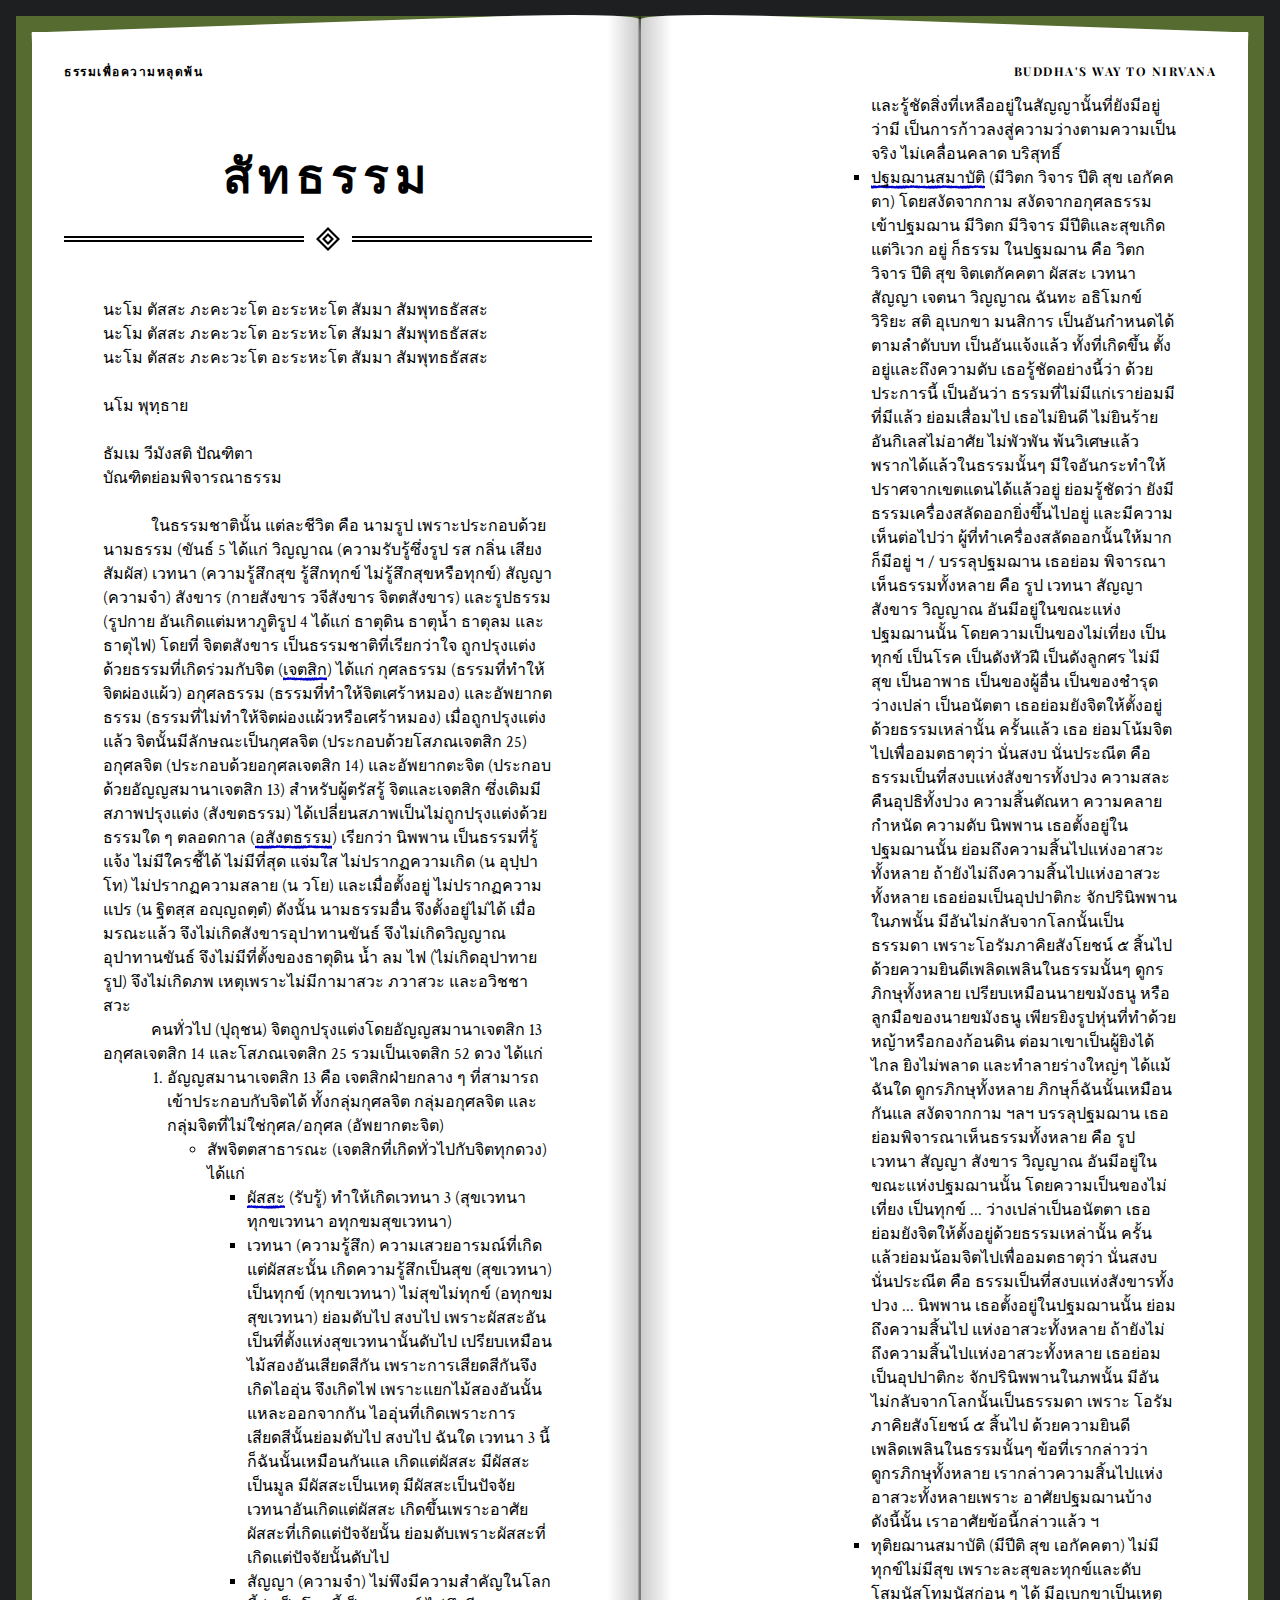
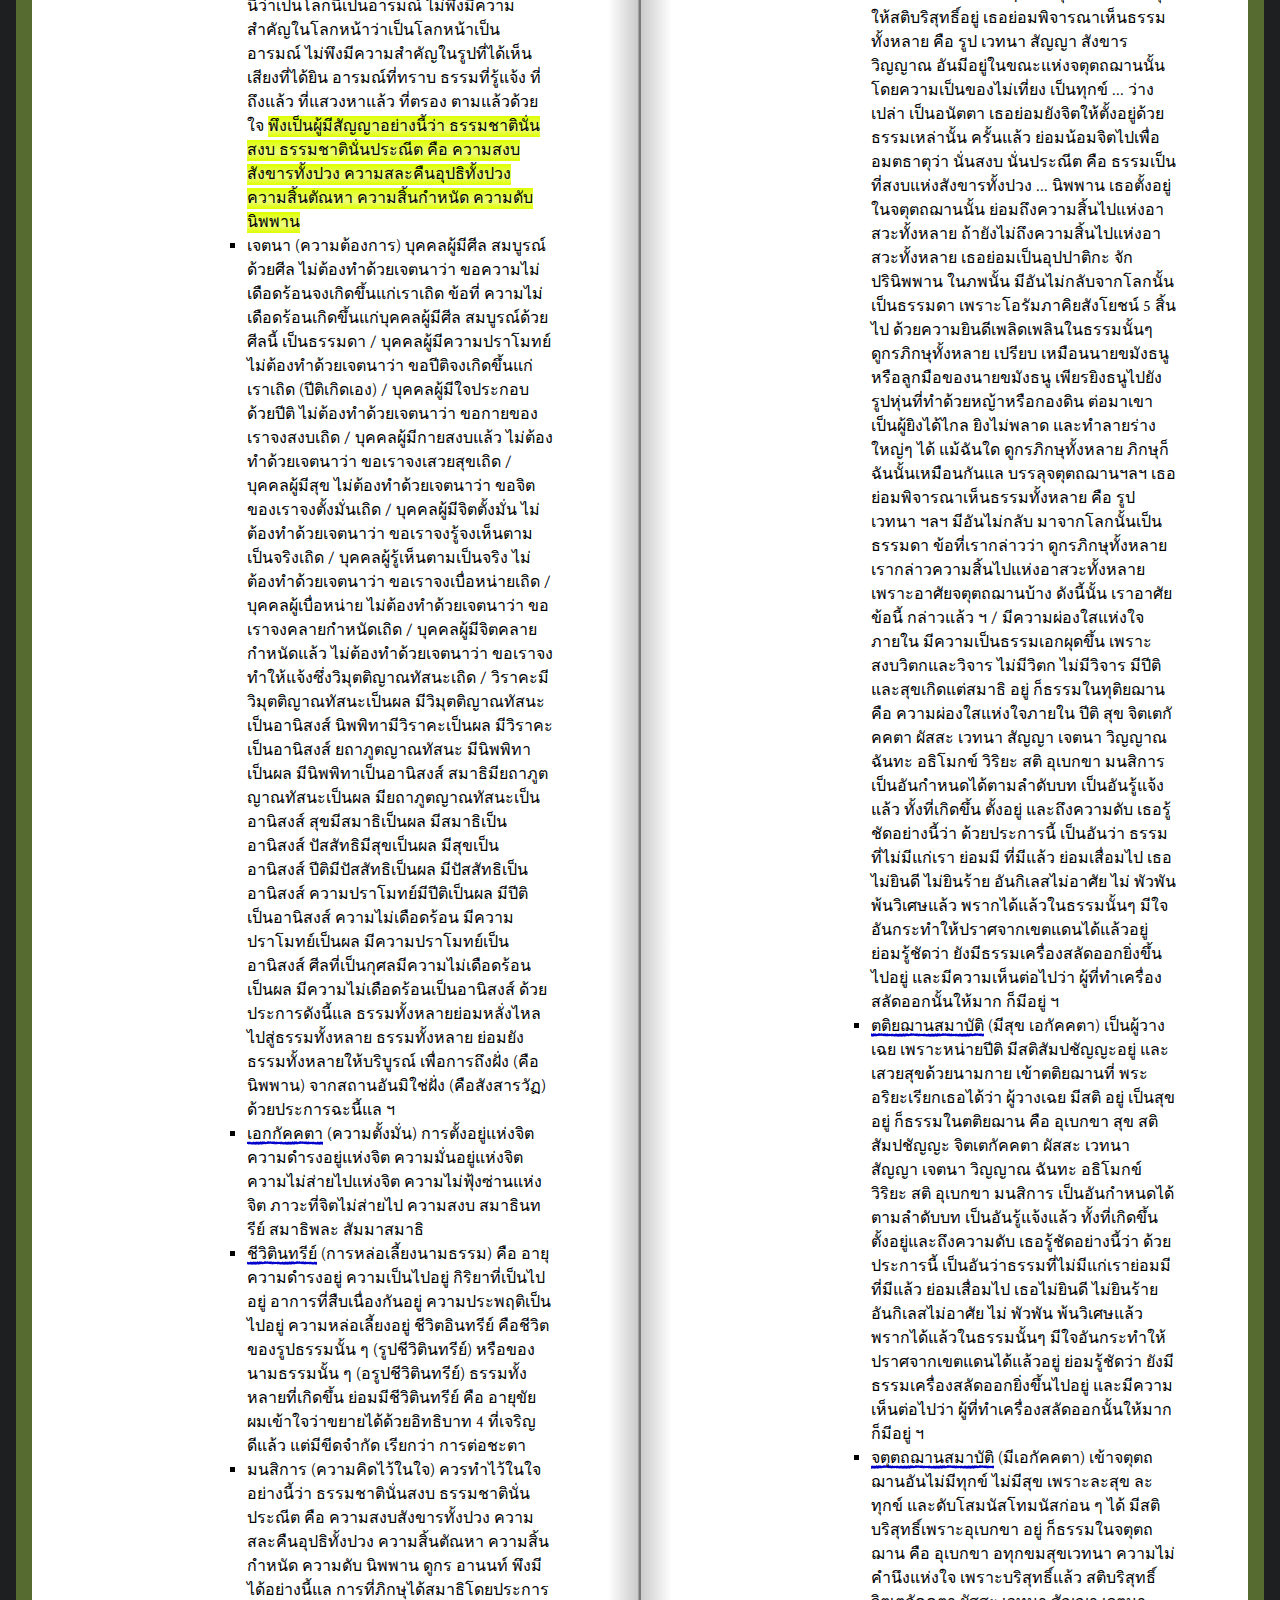
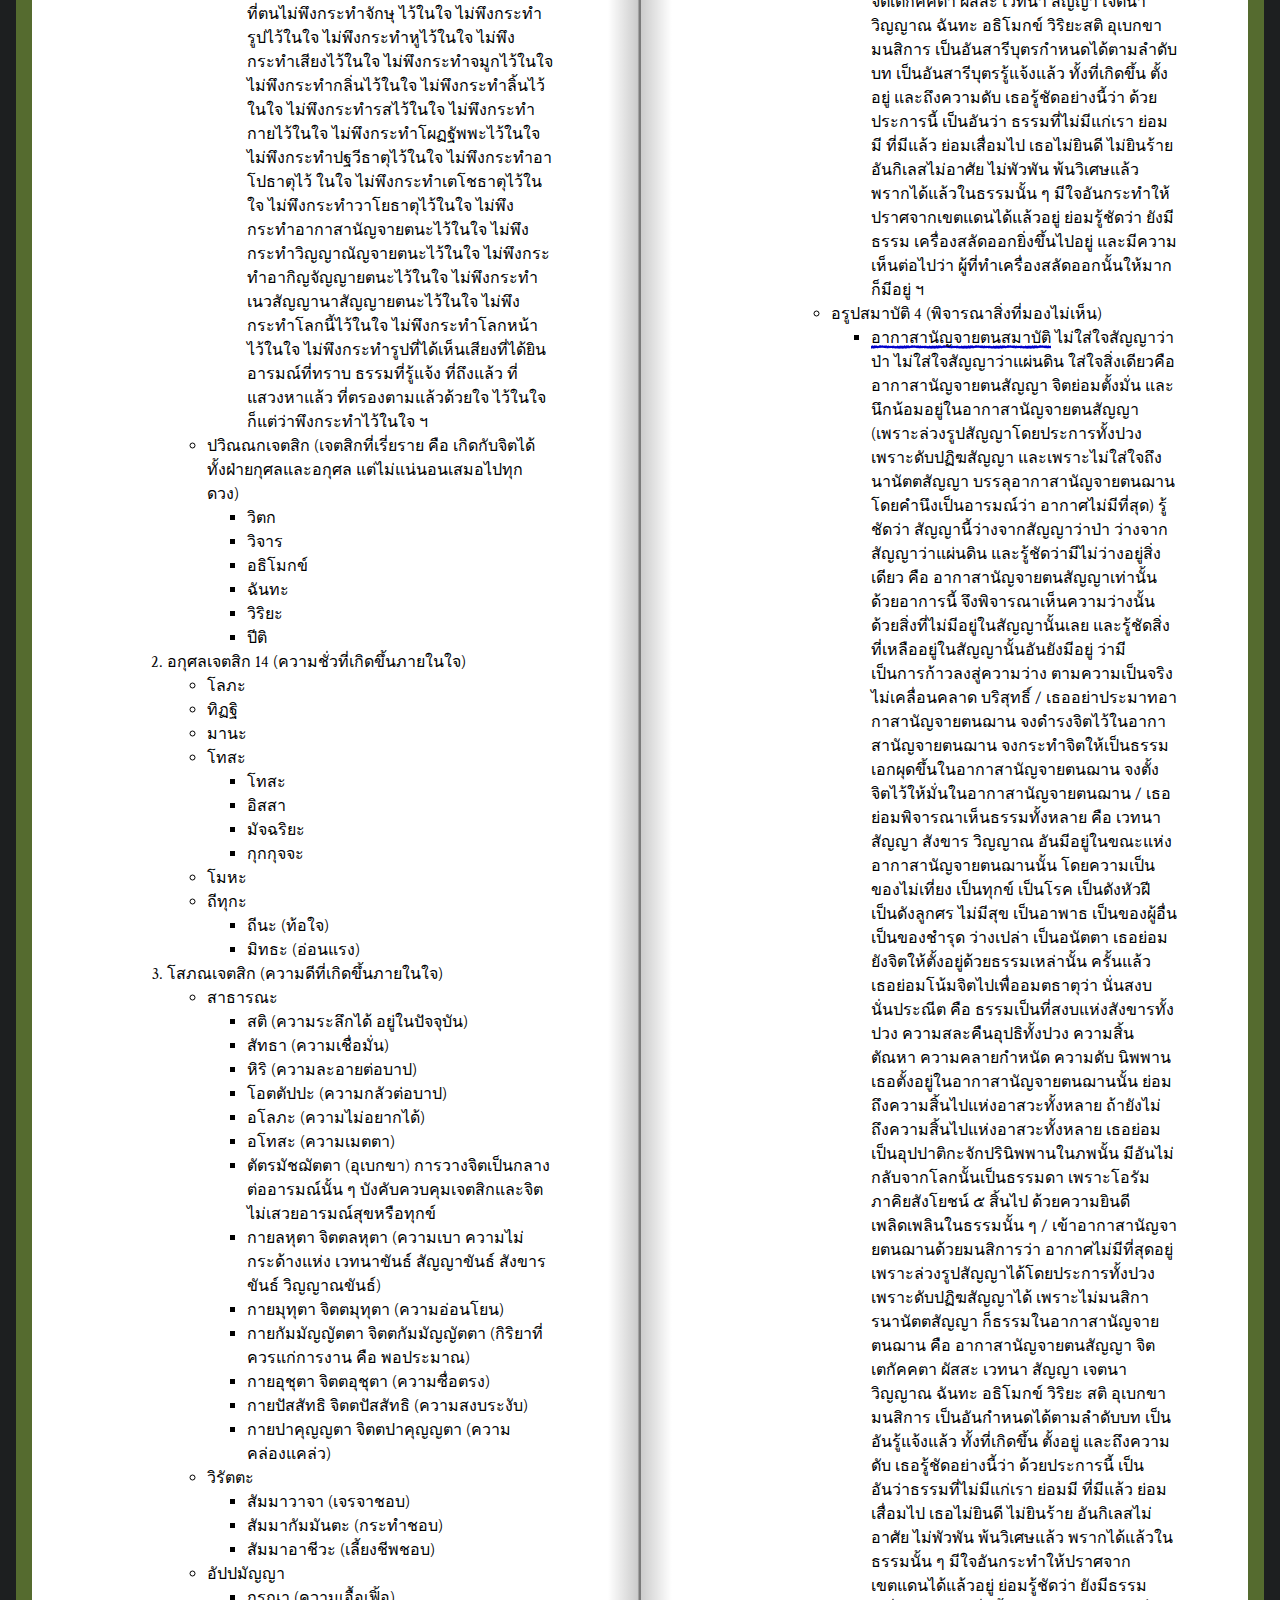
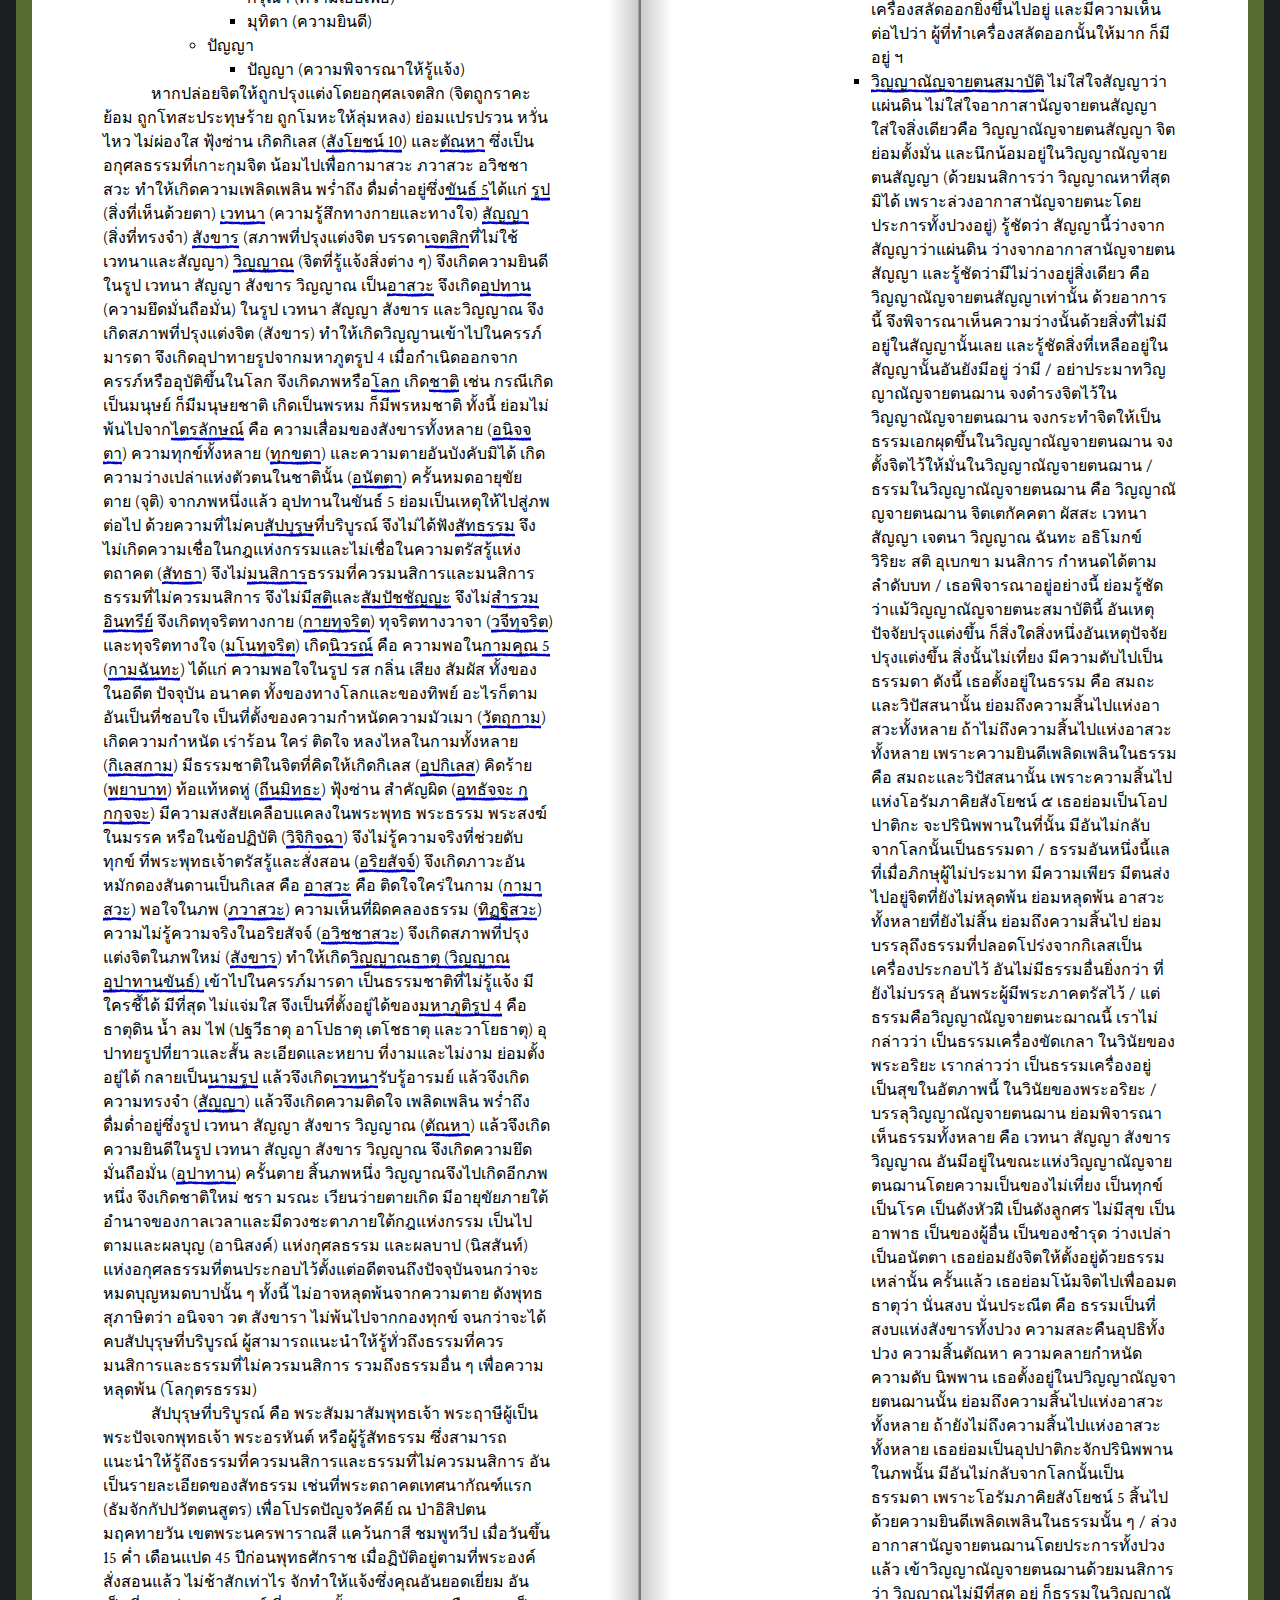
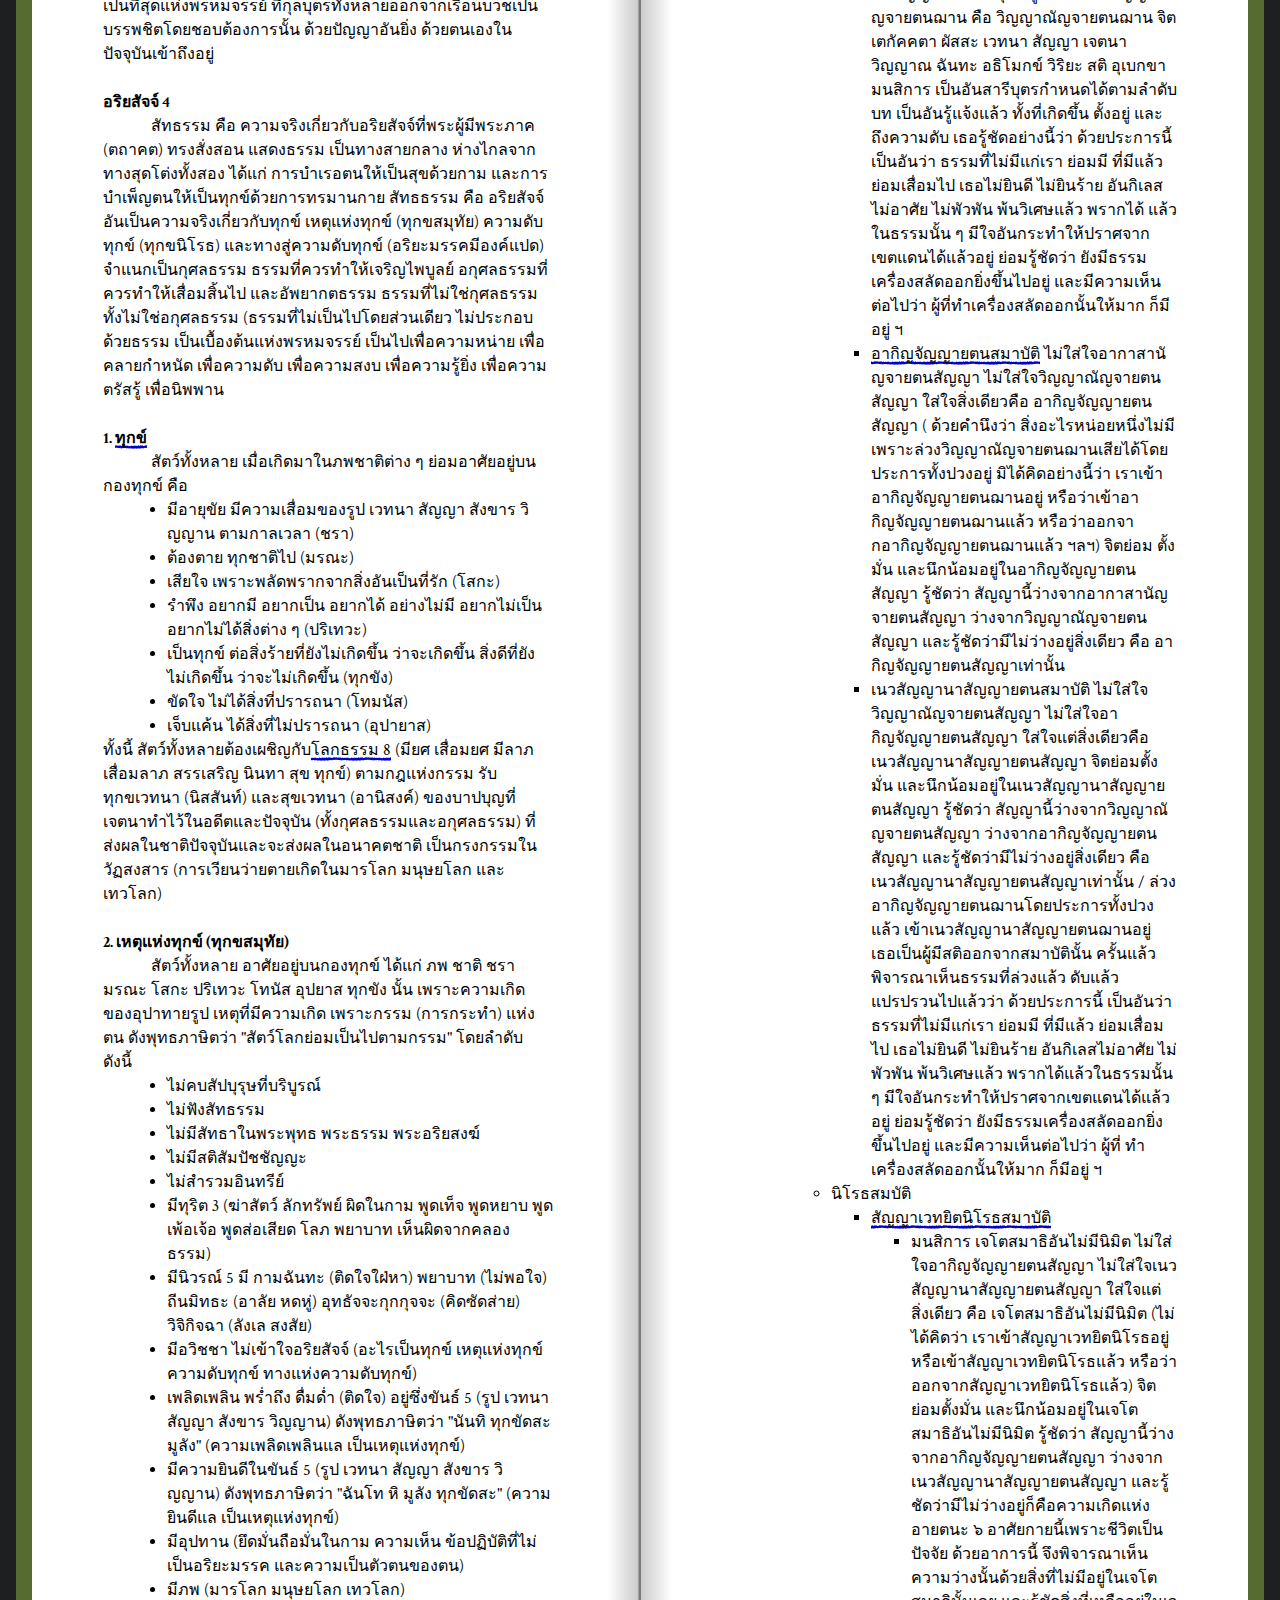
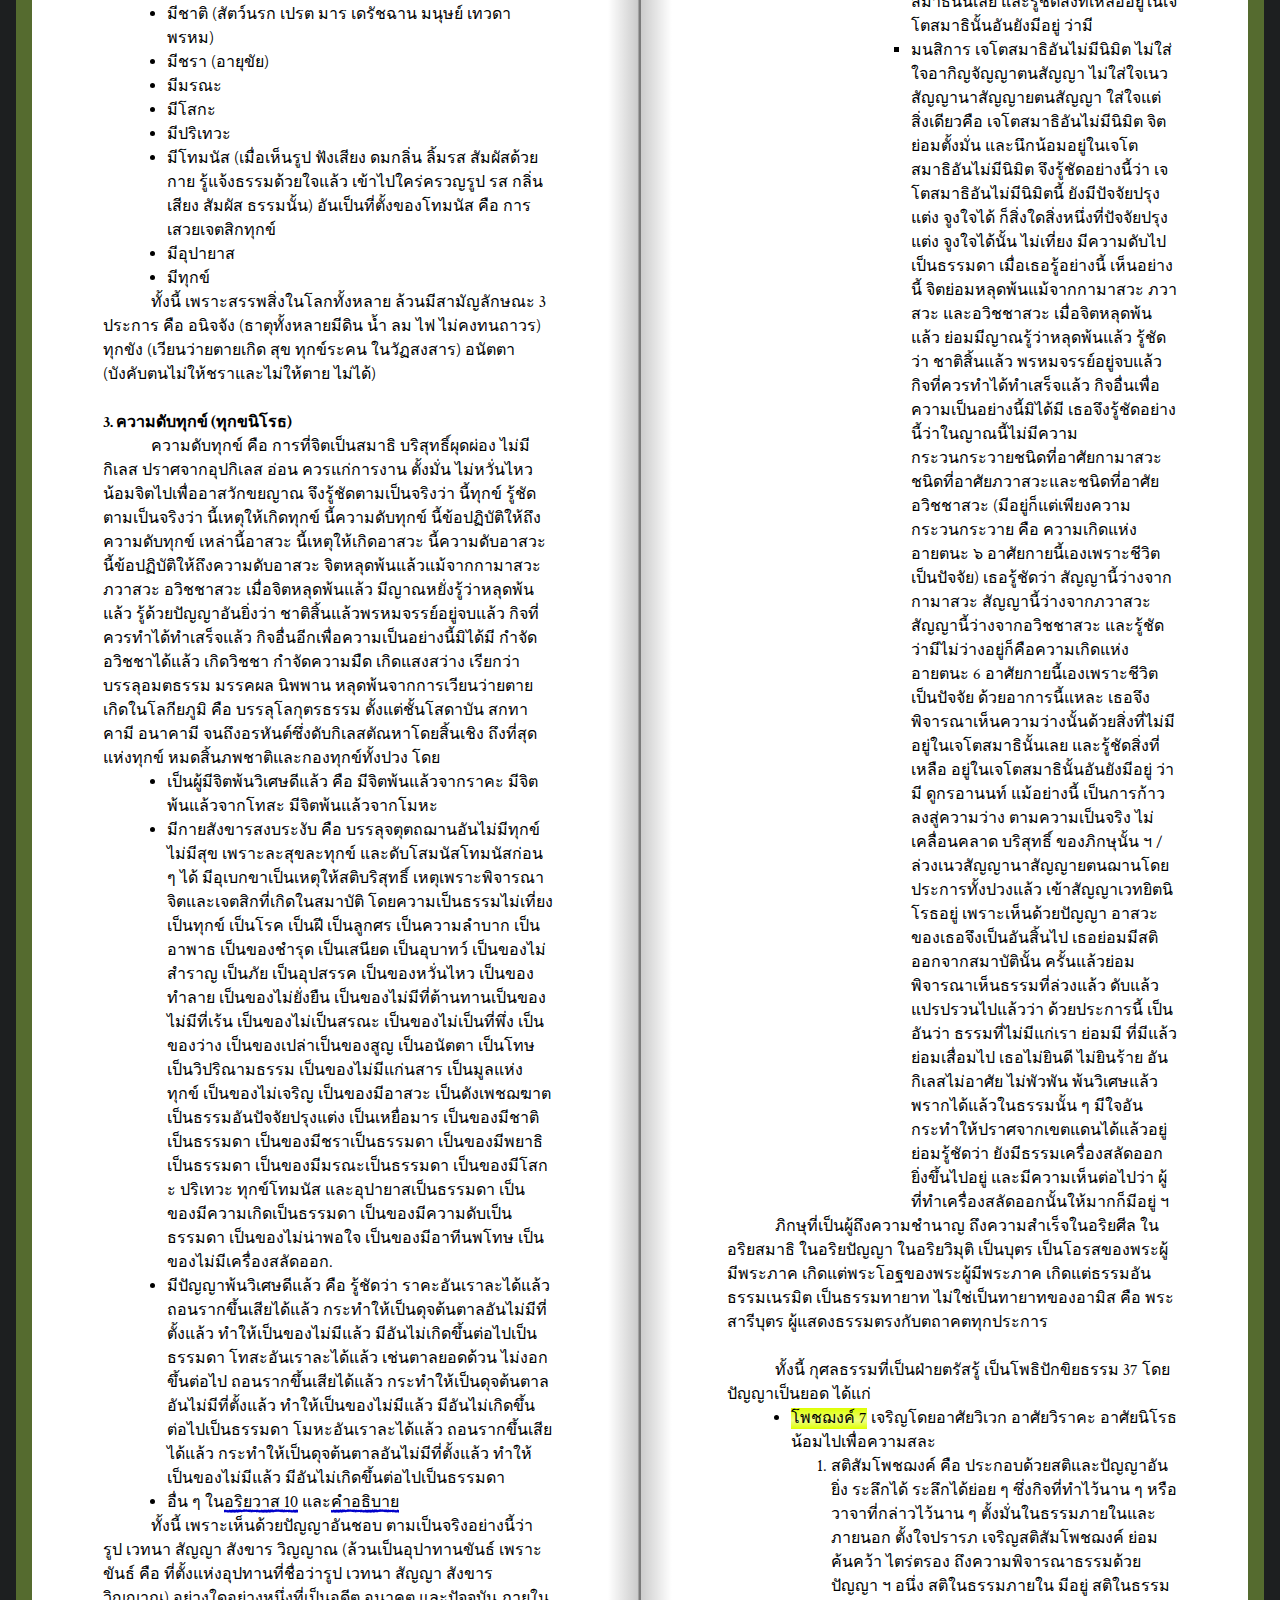
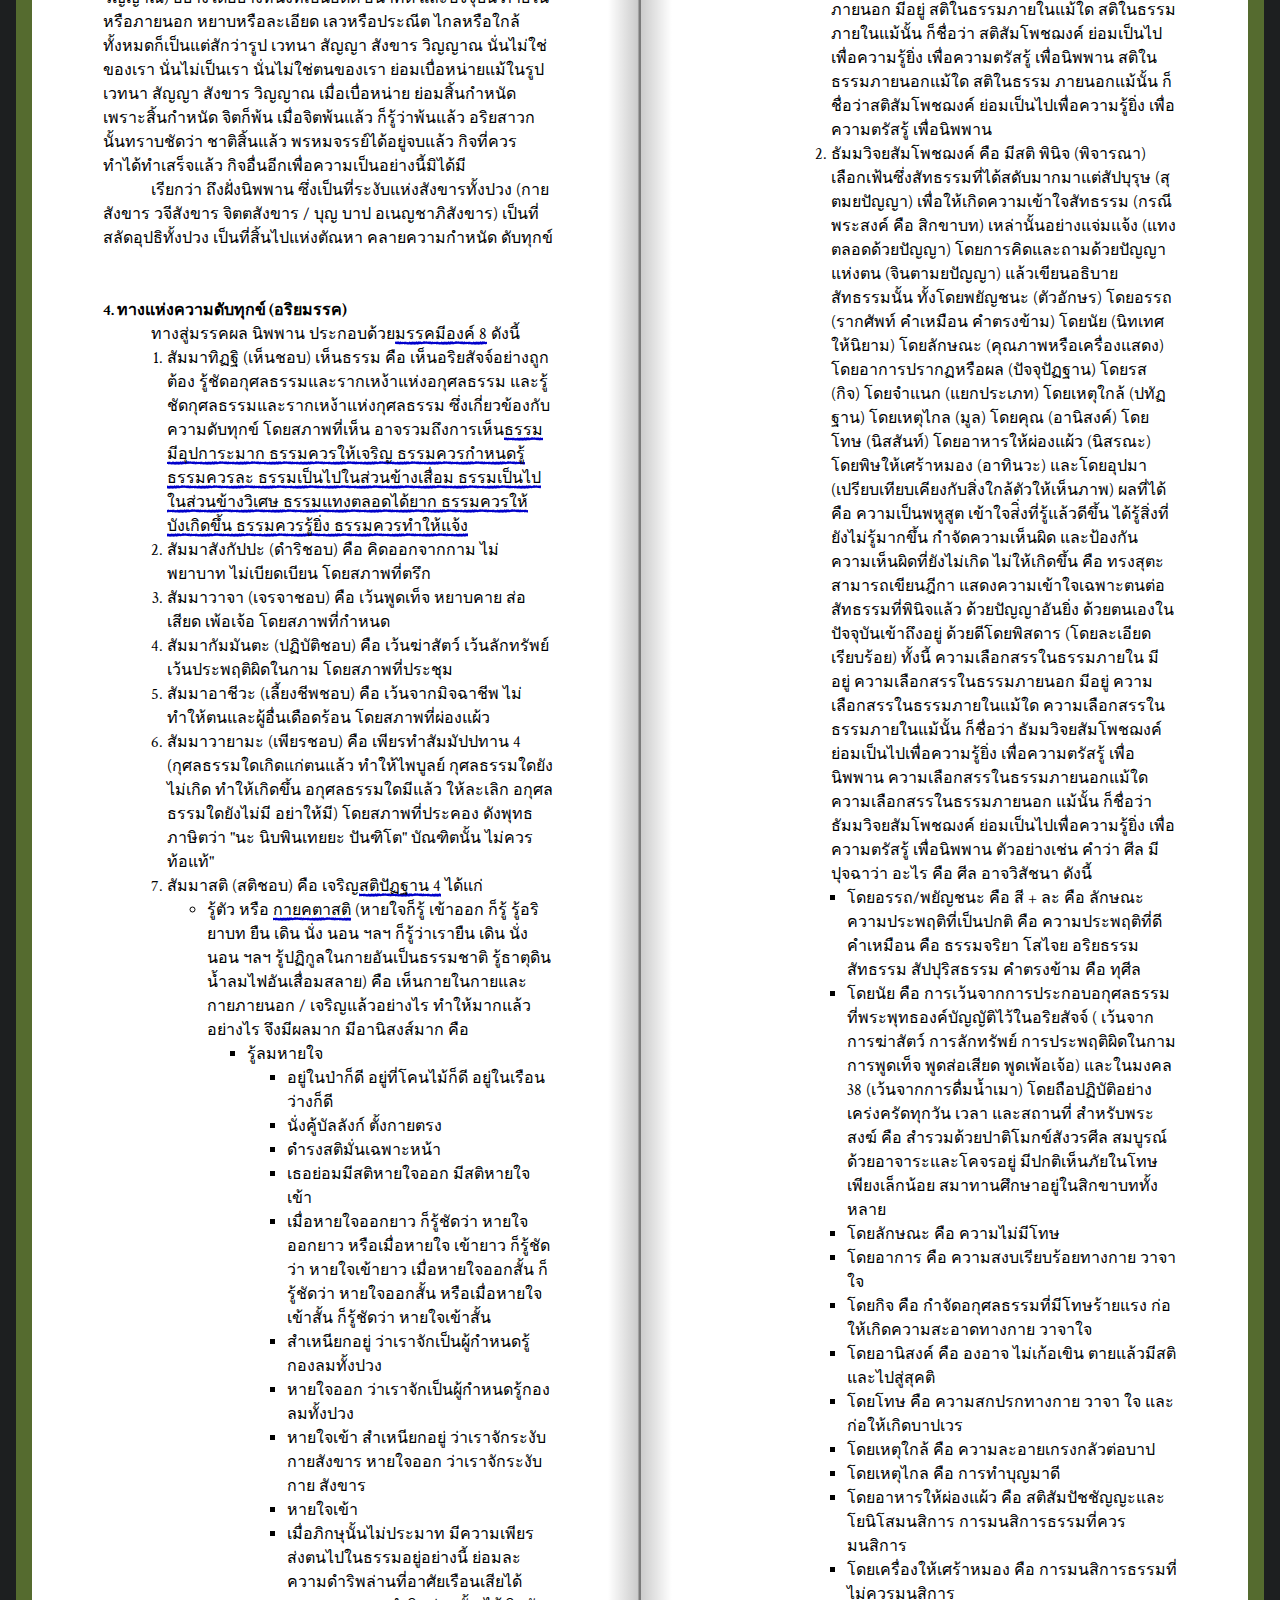
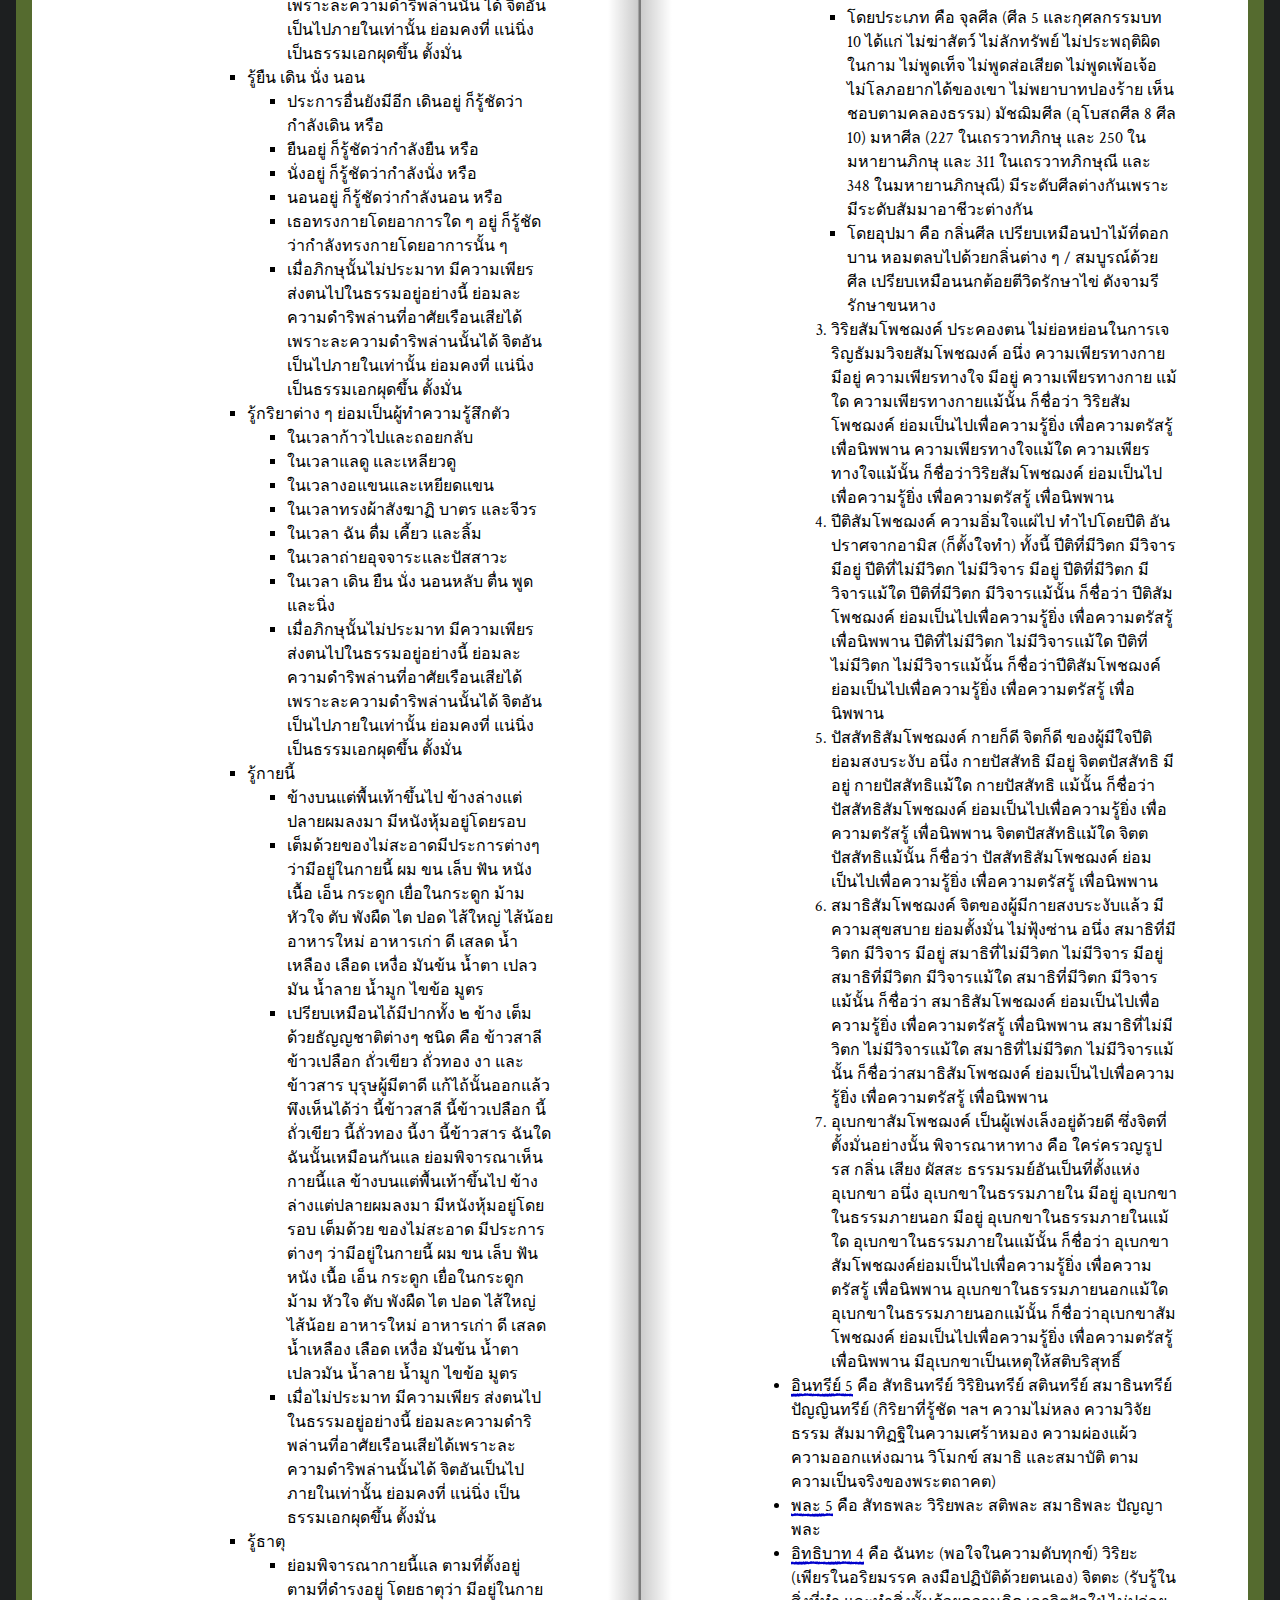
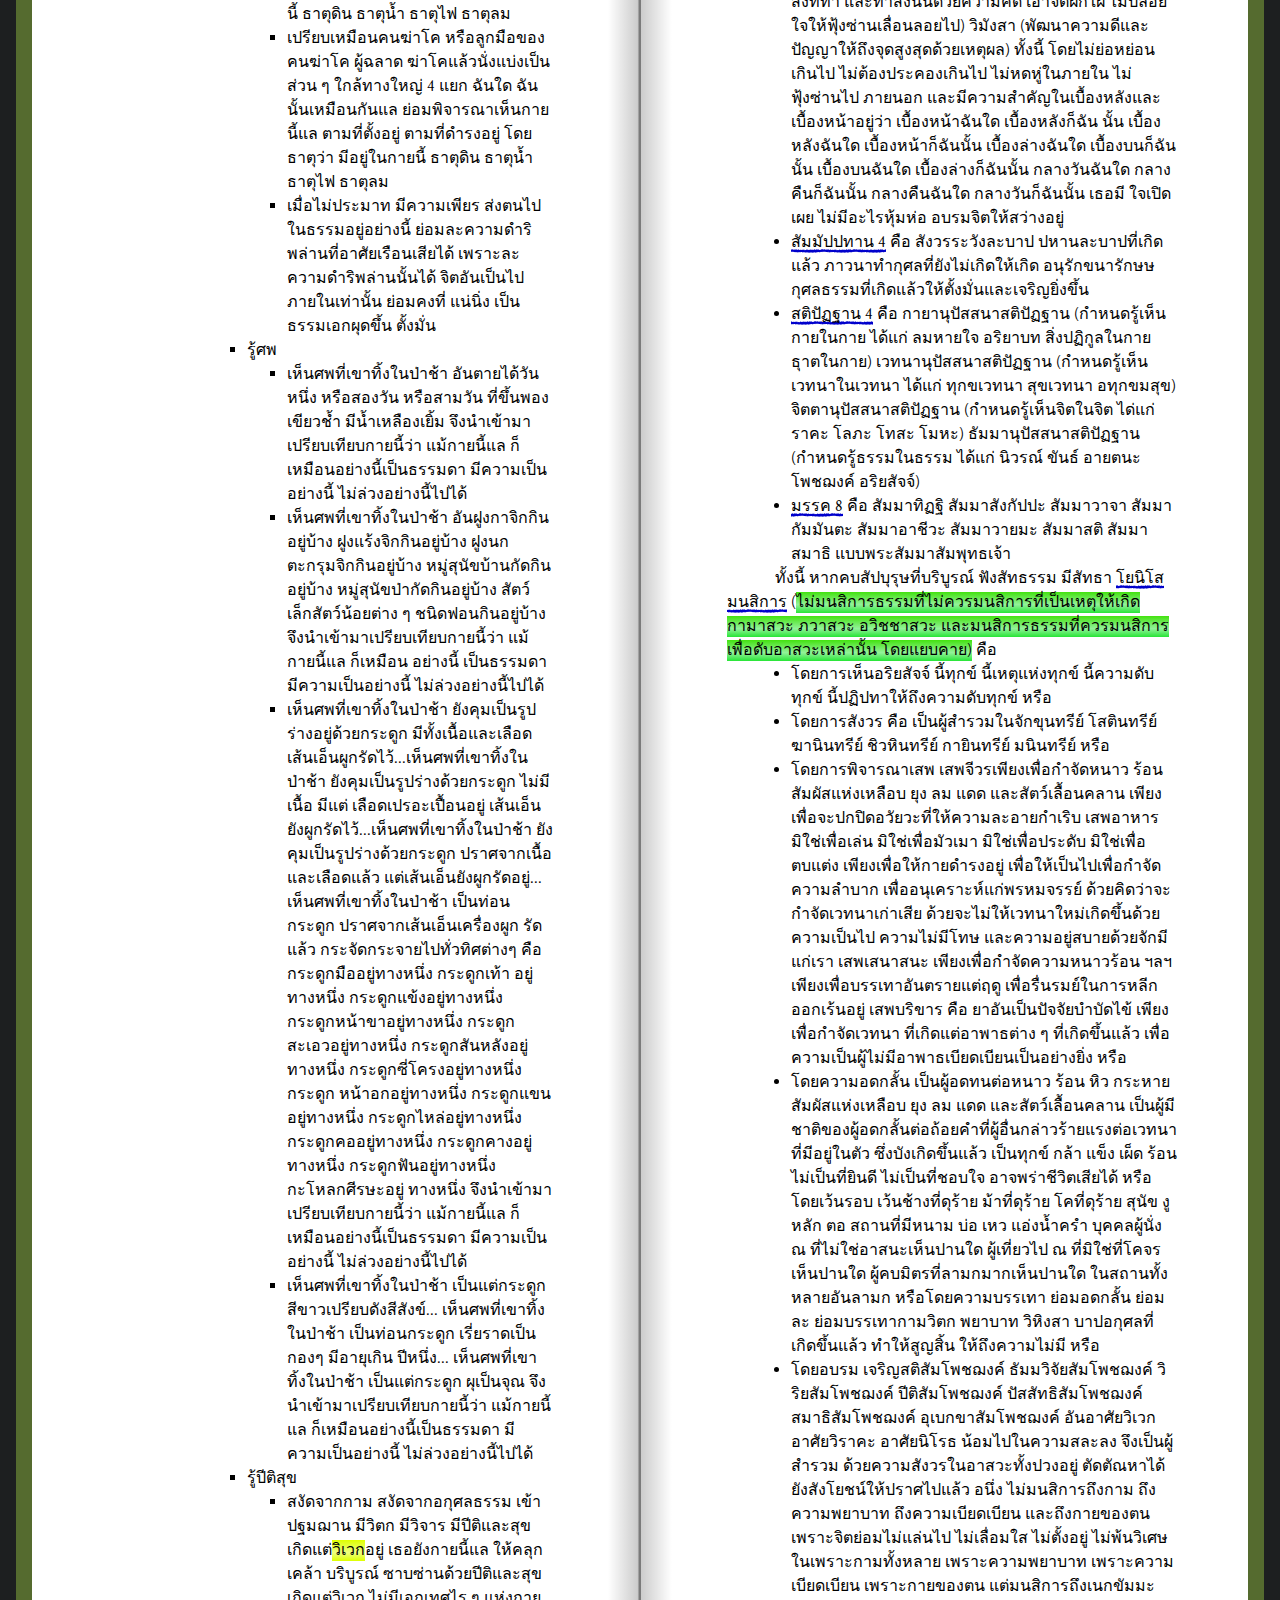
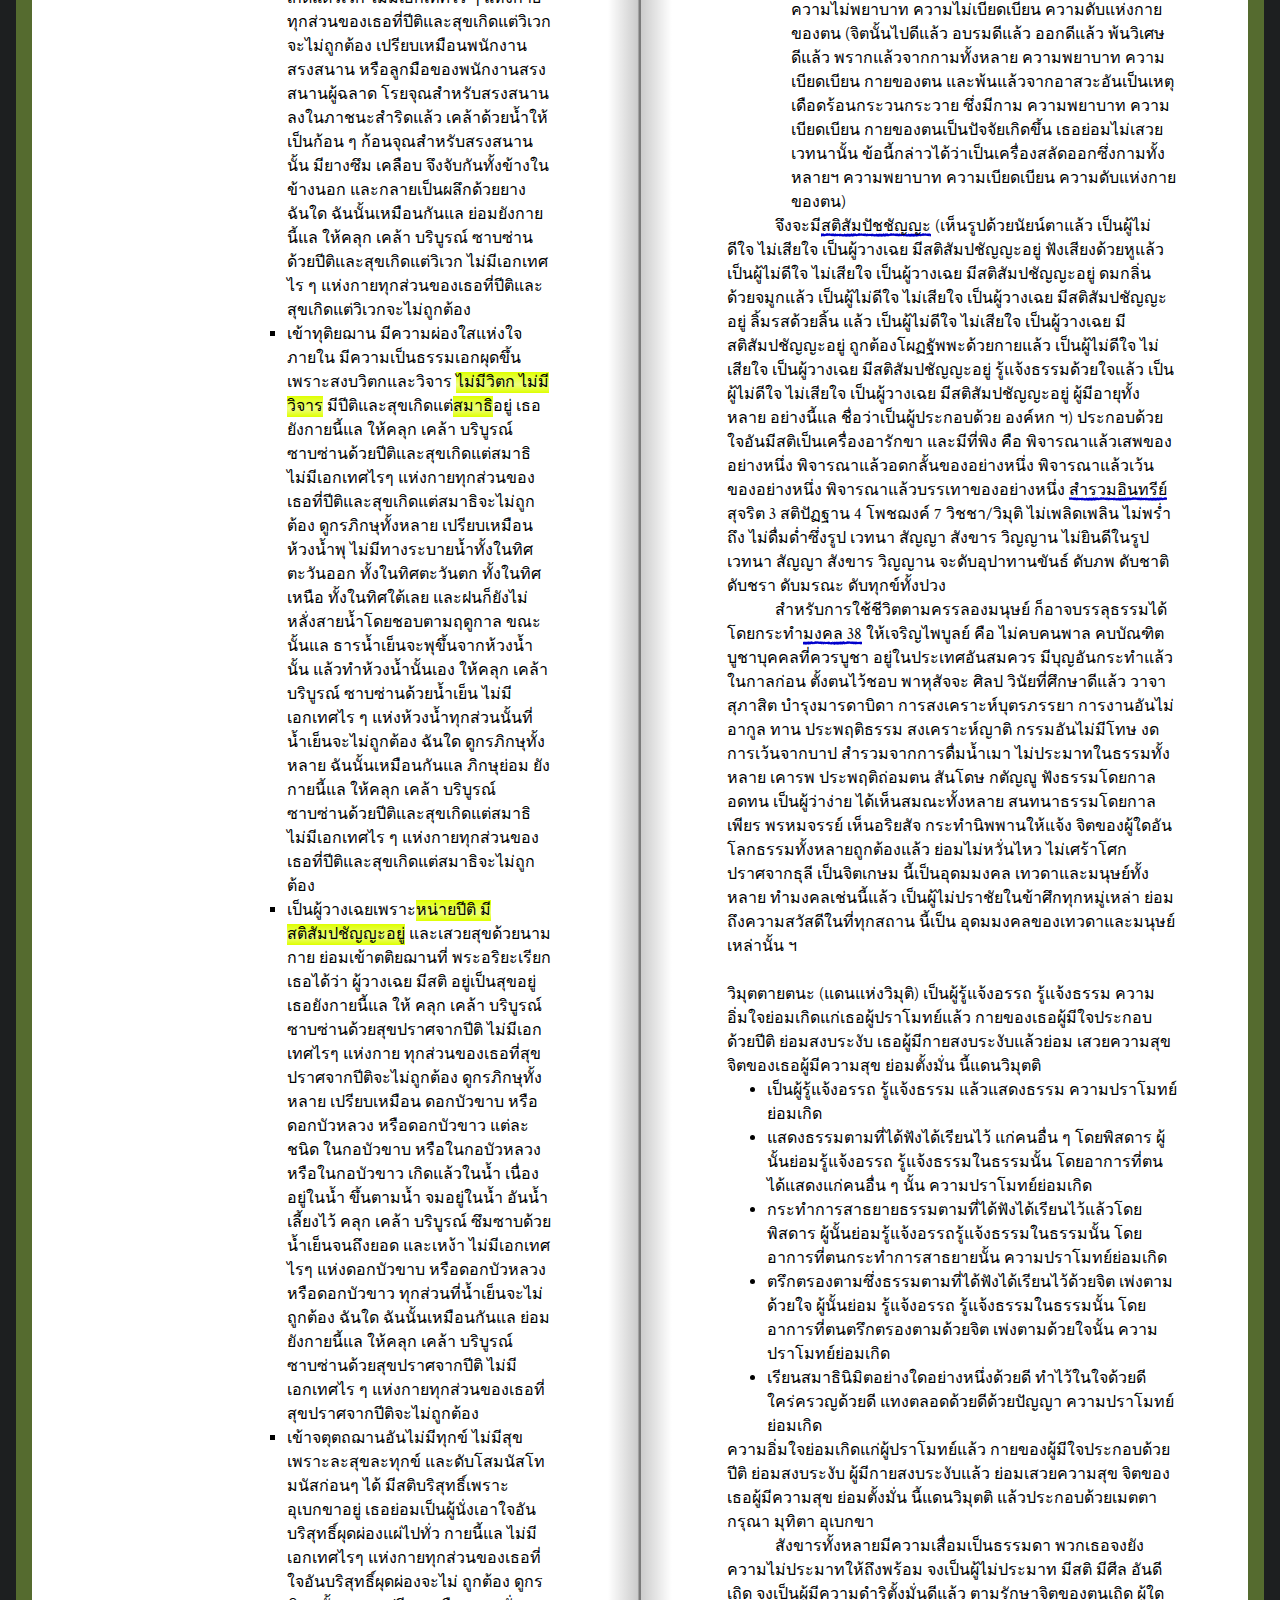
==== commit ed8d5093: "Add files via upload" ====
--- a/nirvana.html
+++ b/nirvana.html
@@ -23,14 +23,14 @@
 นะโม ตัสสะ ภะคะวะโต อะระหะโต สัมมา สัมพุทธธัสสะ<br>
 นะโม ตัสสะ ภะคะวะโต อะระหะโต สัมมา สัมพุทธธัสสะ<br><br>
 
+นโม  พุทฺธาย<br><br>   
+
 ธัมเม วีมังสติ ปัณฑิตา<br>
 บัณฑิตย่อมพิจารณาธรรม<br>
 
 </dd>
 <br>
-<p>
-ถ้อยคำในคัมภีร์นี้ เรียนรู้จากพระปริยัติธรรมในพระไตรปิฏกฉบับหลวง เฉพาะบางส่วนของสัทธรรม (ความจริงอันสูงสุด) ซึ่งต้องพิสูจน์ด้วยปัญญาต่อไป    
-</p>
+
 <p>
 ในธรรมชาตินั้น แต่ละชีวิต คือ นามรูป เพราะประกอบด้วยนามธรรม (ขันธ์ 5 ได้แก่ วิญญาณ (ความรับรู้ซึ่งรูป รส กลิ่น เสียง สัมผัส) เวทนา (ความรู้สึกสุข รู้สึกทุกข์ ไม่รู้สึกสุขหรือทุกข์) สัญญา (ความจำ) สังขาร (กายสังขาร วจีสังขาร จิตตสังขาร) และรูปธรรม (รูปกาย อันเกิดแต่มหาภูติรูป 4 ได้แก่ ธาตุดิน ธาตุน้ำ ธาตุลม และธาตุไฟ) โดยที่ จิตตสังขาร เป็นธรรมชาติที่เรียกว่าใจ ถูกปรุงแต่งด้วยธรรมที่เกิดร่วมกับจิต (<a href="https://th.wikipedia.org/wiki/%E0%B9%80%E0%B8%88%E0%B8%95%E0%B8%AA%E0%B8%B4%E0%B8%81">เจตสิก</a>) ได้แก่ กุศลธรรม (ธรรมที่ทำให้จิตผ่องแผ้ว) อกุศลธรรม (ธรรมที่ทำให้จิตเศร้าหมอง) และอัพยากตธรรม (ธรรมที่ไม่ทำให้จิตผ่องแผ้วหรือเศร้าหมอง) เมื่อถูกปรุงแต่งแล้ว จิตนั้นมีลักษณะเป็นกุศลจิต (ประกอบด้วยโสภณเจตสิก 25) อกุศลจิต (ประกอบด้วยอกุศลเจตสิก 14) และอัพยากตะจิต (ประกอบด้วยอัญญสมานาเจตสิก 13) สำหรับผู้ตรัสรู้ จิตและเจตสิก ซึ่งเดิมมีสภาพปรุงแต่ง (สังขตธรรม) ได้เปลี่ยนสภาพเป็นไม่ถูกปรุงแต่งด้วยธรรมใด ๆ ตลอดกาล (<a href="https://84000.org/tipitaka/dic/d_seek.php?text=%CD%CA%D1%A7%A2%B5%B8%C3%C3%C1&detail=on">อสังตธรรม</a>) เรียกว่า นิพพาน เป็นธรรมที่รู้แจ้ง ไม่มีใครชี้ได้ ไม่มีที่สุด แจ่มใส ไม่ปรากฏความเกิด (น อุปฺปาโท) ไม่ปรากฏความสลาย (น วโย) และเมื่อตั้งอยู่ ไม่ปรากฏความแปร (น ฐิตสฺส อญฺญถตฺตํ) ดังนั้น นามธรรมอื่น จึงตั้งอยู่ไม่ได้ เมื่อมรณะแล้ว จึงไม่เกิดสังขารอุปาทานขันธ์ จึงไม่เกิดวิญญาณอุปาทานขันธ์ จึงไม่มีที่ตั้งของธาตุดิน น้ำ ลม ไฟ (ไม่เกิดอุปาทายรูป) จึงไม่เกิดภพ เหตุเพราะไม่มีกามาสวะ ภวาสวะ และอวิชชาสวะ</p>
 
@@ -579,16 +579,22 @@
 <li><a href="https://th.wikipedia.org/wiki/%E0%B8%AA%E0%B8%95%E0%B8%B4%E0%B8%9B%E0%B8%B1%E0%B8%8F%E0%B8%90%E0%B8%B2%E0%B8%99_4">สติปัฏฐาน 4</a> คือ กายานุปัสสนาสติปัฏฐาน (กำหนดรู้เห็นกายในกาย ได้แก่ ลมหายใจ อริยาบท สิ่งปฏิกูลในกาย ธุาตในกาย) เวทนานุปัสสนาสติปัฏฐาน (กำหนดรู้เห็นเวทนาในเวทนา ได้แก่ ทุกขเวทนา สุขเวทนา อทุกขมสุข) จิตตานุปัสสนาสติปัฏฐาน (กำหนดรู้เห็นจิตในจิต ได่แก่ ราคะ โลภะ โทสะ โมหะ) ธัมมานุปัสสนาสติปัฏฐาน (กำหนดรู้ธรรมในธรรม ได้แก่ นิวรณ์ ขันธ์ อายตนะ โพชฌงค์ อริยสัจจ์)
 <li><a href="https://th.wikipedia.org/wiki/%E0%B8%A1%E0%B8%A3%E0%B8%A3%E0%B8%84%E0%B8%A1%E0%B8%B5%E0%B8%AD%E0%B8%87%E0%B8%84%E0%B9%8C%E0%B9%81%E0%B8%9B%E0%B8%94">มรรค 8</a> คือ สัมมาทิฏฐิ สัมมาสังกัปปะ สัมมาวาจา สัมมากัมมันตะ สัมมาอาชีวะ สัมมาวายมะ สัมมาสติ สัมมาสมาธิ แบบพระสัมมาสัมพุทธเจ้า
 </ul>
-<p>ทั้งนี้ หากคบสัปบุรุษที่บริบูรณ์ ฟังสัทธรรม มีสัทธา <a>โยนิโสมนสิการ</a> (ไม่มนสิการธรรมที่ไม่ควรมนสิการที่เป็นเหตุให้เกิดกามาสวะ ภวาสวะ อวิชชาสวะ และมนสิการธรรมที่ควรมนสิการเพื่อดับอาสวะเหล่านั้น โดยแยบคาย คือ โดยการเห็นอริยสัจจ์ นี้ทุกข์ นี้เหตุแห่งทุกข์ นี้ความดับทุกข์ นี้ปฏิปทาให้ถึงความดับทุกข์ หรือโดยการสังวร คือ เป็นผู้สำรวมในจักขุนทรีย์ โสตินทรีย์ ฆานินทรีย์ ชิวหินทรีย์ กายินทรีย์ มนินทรีย์ หรือโดยการพิจารณาเสพ เสพจีวรเพียงเพื่อกำจัดหนาว ร้อน สัมผัสแห่งเหลือบ ยุง ลม แดด และสัตว์เลื้อนคลาน เพียงเพื่อจะปกปิดอวัยวะที่ให้ความละอายกำเริบ เสพอาหารมิใช่เพื่อเล่น มิใช่เพื่อมัวเมา มิใช่เพื่อประดับ มิใช่เพื่อตบแต่ง เพียงเพื่อให้กายดำรงอยู่ เพื่อให้เป็นไปเพื่อกำจัดความลำบาก เพื่ออนุเคราะห์แก่พรหมจรรย์ ด้วยคิดว่าจะกำจัดเวทนาเก่าเสีย ด้วยจะไม่ให้เวทนาใหม่เกิดขึ้นด้วย ความเป็นไป ความไม่มีโทษ และความอยู่สบายด้วยจักมีแก่เรา เสพเสนาสนะ เพียงเพื่อกำจัดความหนาวร้อน ฯลฯ เพียงเพื่อบรรเทาอันตรายแต่ฤดู เพื่อรื่นรมย์ในการหลีกออกเร้นอยู่ เสพบริขาร คือ ยาอันเป็นปัจจัยบำบัดไข้ เพียงเพื่อกำจัดเวทนา ที่เกิดแต่อาพาธต่าง ๆ ที่เกิดขึ้นแล้ว เพื่อความเป็นผู้ไม่มีอาพาธเบียดเบียนเป็นอย่างยิ่ง หรือโดยความอดกลั้น เป็นผู้อดทนต่อหนาว ร้อน หิว กระหาย สัมผัสแห่งเหลือบ ยุง ลม แดด และสัตว์เลื้อนคลาน เป็นผู้มีชาติของผู้อดกลั้นต่อถ้อยคำที่ผู้อื่นกล่าวร้ายแรงต่อเวทนาที่มีอยู่ในตัว ซึ่งบังเกิดขึ้นแล้ว เป็นทุกข์ กล้า แข็ง เผ็ด ร้อน ไม่เป็นที่ยินดี ไม่เป็นที่ชอบใจ อาจพร่าชีวิตเสียได้ หรือโดยเว้นรอบ เว้นช้างที่ดุร้าย ม้าที่ดุร้าย โคที่ดุร้าย สุนัข งู หลัก ตอ สถานที่มีหนาม บ่อ เหว แอ่งน้ำครำ บุคคลผู้นั่ง ณ ที่ไม่ใช่อาสนะเห็นปานใด ผู้เที่ยวไป ณ ที่มิใช่ที่โคจรเห็นปานใด ผู้คบมิตรที่ลามกมากเห็นปานใด ในสถานทั้งหลายอันลามก หรือโดยความบรรเทา ย่อมอดกลั้น ย่อมละ ย่อมบรรเทากามวิตก พยาบาท วิหิงสา บาปอกุศลที่เกิดขึ้นแล้ว ทำให้สูญสิ้น ให้ถึงความไม่มี หรือโดยอบรม เจริญสติสัมโพชฌงค์ ธัมมวิจัยสัมโพชฌงค์ วิริยสัมโพชฌงค์ ปีติสัมโพชฌงค์ ปัสสัทธิสัมโพชฌงค์ สมาธิสัมโพชฌงค์ อุเบกขาสัมโพชฌงค์ อันอาศัยวิเวก อาศัยวิราคะ อาศัยนิโรธ น้อมไปในความสละลง จึงเป็นผู้สำรวม ด้วยความสังวรในอาสวะทั้งปวงอยู่ ตัดตัณหาได้ ยังสังโยชน์ให้ปราศไปแล้ว อนึ่ง ไม่มนสิการถึงกาม ถึงความพยาบาท ถึงความเบียดเบียน และถึงกายของตน เพราะจิตย่อมไม่แล่นไป ไม่เลื่อมใส ไม่ตั้งอยู่ ไม่พ้นวิเศษ ในเพราะกามทั้งหลาย เพราะความพยาบาท เพราะความเบียดเบียน เพราะกายของตน แต่มนสิการถึงเนกขัมมะ ความไม่พยาบาท ความไม่เบียดเบียน ความดับแห่งกายของตน (จิตนั้นไปดีแล้ว อบรมดีแล้ว ออกดีแล้ว พ้นวิเศษดีแล้ว พรากแล้วจากกามทั้งหลาย ความพยาบาท ความเบียดเบียน กายของตน และพ้นแล้วจากอาสวะอันเป็นเหตุเดือดร้อนกระวนกระวาย ซึ่งมีกาม ความพยาบาท ความเบียดเบียน กายของตนเป็นปัจจัยเกิดขึ้น เธอย่อมไม่เสวยเวทนานั้น ข้อนี้กล่าวได้ว่าเป็นเครื่องสลัดออกซึ่งกามทั้งหลายฯ ความพยาบาท ความเบียดเบียน ความดับแห่งกายของตน) 
-
-
-มี<a>สติสัมปัชชัญญะ</a> (ห็นรูปด้วยนัยน์ตาแล้ว เป็นผู้ไม่ดีใจ ไม่เสียใจ เป็นผู้วางเฉย มีสติสัมปชัญญะอยู่ ฟังเสียงด้วยหูแล้ว เป็นผู้ไม่ดีใจ ไม่เสียใจ เป็นผู้วางเฉย มีสติสัมปชัญญะอยู่ ดมกลิ่นด้วยจมูกแล้ว เป็นผู้ไม่ดีใจ ไม่เสียใจ เป็นผู้วางเฉย มีสติสัมปชัญญะอยู่ ลิ้มรสด้วยลิ้น
+<p>ทั้งนี้ หากคบสัปบุรุษที่บริบูรณ์ ฟังสัทธรรม มีสัทธา <a>โยนิโสมนสิการ</a> (<mark class="green">ไม่มนสิการธรรมที่ไม่ควรมนสิการที่เป็นเหตุให้เกิดกามาสวะ ภวาสวะ อวิชชาสวะ และมนสิการธรรมที่ควรมนสิการเพื่อดับอาสวะเหล่านั้น โดยแยบคาย)</mark> คือ 
+<ul>
+<li>โดยการเห็นอริยสัจจ์ นี้ทุกข์ นี้เหตุแห่งทุกข์ นี้ความดับทุกข์ นี้ปฏิปทาให้ถึงความดับทุกข์ หรือ
+<li>โดยการสังวร คือ เป็นผู้สำรวมในจักขุนทรีย์ โสตินทรีย์ ฆานินทรีย์ ชิวหินทรีย์ กายินทรีย์ มนินทรีย์ หรือ
+<li>โดยการพิจารณาเสพ เสพจีวรเพียงเพื่อกำจัดหนาว ร้อน สัมผัสแห่งเหลือบ ยุง ลม แดด และสัตว์เลื้อนคลาน เพียงเพื่อจะปกปิดอวัยวะที่ให้ความละอายกำเริบ เสพอาหารมิใช่เพื่อเล่น มิใช่เพื่อมัวเมา มิใช่เพื่อประดับ มิใช่เพื่อตบแต่ง เพียงเพื่อให้กายดำรงอยู่ เพื่อให้เป็นไปเพื่อกำจัดความลำบาก เพื่ออนุเคราะห์แก่พรหมจรรย์ ด้วยคิดว่าจะกำจัดเวทนาเก่าเสีย ด้วยจะไม่ให้เวทนาใหม่เกิดขึ้นด้วย ความเป็นไป ความไม่มีโทษ และความอยู่สบายด้วยจักมีแก่เรา เสพเสนาสนะ เพียงเพื่อกำจัดความหนาวร้อน ฯลฯ เพียงเพื่อบรรเทาอันตรายแต่ฤดู เพื่อรื่นรมย์ในการหลีกออกเร้นอยู่ เสพบริขาร คือ ยาอันเป็นปัจจัยบำบัดไข้ เพียงเพื่อกำจัดเวทนา ที่เกิดแต่อาพาธต่าง ๆ ที่เกิดขึ้นแล้ว เพื่อความเป็นผู้ไม่มีอาพาธเบียดเบียนเป็นอย่างยิ่ง หรือ
+<li>โดยความอดกลั้น เป็นผู้อดทนต่อหนาว ร้อน หิว กระหาย สัมผัสแห่งเหลือบ ยุง ลม แดด และสัตว์เลื้อนคลาน เป็นผู้มีชาติของผู้อดกลั้นต่อถ้อยคำที่ผู้อื่นกล่าวร้ายแรงต่อเวทนาที่มีอยู่ในตัว ซึ่งบังเกิดขึ้นแล้ว เป็นทุกข์ กล้า แข็ง เผ็ด ร้อน ไม่เป็นที่ยินดี ไม่เป็นที่ชอบใจ อาจพร่าชีวิตเสียได้ หรือโดยเว้นรอบ เว้นช้างที่ดุร้าย ม้าที่ดุร้าย โคที่ดุร้าย สุนัข งู หลัก ตอ สถานที่มีหนาม บ่อ เหว แอ่งน้ำครำ บุคคลผู้นั่ง ณ ที่ไม่ใช่อาสนะเห็นปานใด ผู้เที่ยวไป ณ ที่มิใช่ที่โคจรเห็นปานใด ผู้คบมิตรที่ลามกมากเห็นปานใด ในสถานทั้งหลายอันลามก หรือโดยความบรรเทา ย่อมอดกลั้น ย่อมละ ย่อมบรรเทากามวิตก พยาบาท วิหิงสา บาปอกุศลที่เกิดขึ้นแล้ว ทำให้สูญสิ้น ให้ถึงความไม่มี หรือ
+<li>โดยอบรม เจริญสติสัมโพชฌงค์ ธัมมวิจัยสัมโพชฌงค์ วิริยสัมโพชฌงค์ ปีติสัมโพชฌงค์ ปัสสัทธิสัมโพชฌงค์ สมาธิสัมโพชฌงค์ อุเบกขาสัมโพชฌงค์ อันอาศัยวิเวก อาศัยวิราคะ อาศัยนิโรธ น้อมไปในความสละลง จึงเป็นผู้สำรวม ด้วยความสังวรในอาสวะทั้งปวงอยู่ ตัดตัณหาได้ ยังสังโยชน์ให้ปราศไปแล้ว อนึ่ง ไม่มนสิการถึงกาม ถึงความพยาบาท ถึงความเบียดเบียน และถึงกายของตน เพราะจิตย่อมไม่แล่นไป ไม่เลื่อมใส ไม่ตั้งอยู่ ไม่พ้นวิเศษ ในเพราะกามทั้งหลาย เพราะความพยาบาท เพราะความเบียดเบียน เพราะกายของตน แต่มนสิการถึงเนกขัมมะ ความไม่พยาบาท ความไม่เบียดเบียน ความดับแห่งกายของตน (จิตนั้นไปดีแล้ว อบรมดีแล้ว ออกดีแล้ว พ้นวิเศษดีแล้ว พรากแล้วจากกามทั้งหลาย ความพยาบาท ความเบียดเบียน กายของตน และพ้นแล้วจากอาสวะอันเป็นเหตุเดือดร้อนกระวนกระวาย ซึ่งมีกาม ความพยาบาท ความเบียดเบียน กายของตนเป็นปัจจัยเกิดขึ้น เธอย่อมไม่เสวยเวทนานั้น ข้อนี้กล่าวได้ว่าเป็นเครื่องสลัดออกซึ่งกามทั้งหลายฯ ความพยาบาท ความเบียดเบียน ความดับแห่งกายของตน) 
+</ul>
+</p>
+<p>จึงจะมี<a>สติสัมปัชชัญญะ</a> (เห็นรูปด้วยนัยน์ตาแล้ว เป็นผู้ไม่ดีใจ ไม่เสียใจ เป็นผู้วางเฉย มีสติสัมปชัญญะอยู่ ฟังเสียงด้วยหูแล้ว เป็นผู้ไม่ดีใจ ไม่เสียใจ เป็นผู้วางเฉย มีสติสัมปชัญญะอยู่ ดมกลิ่นด้วยจมูกแล้ว เป็นผู้ไม่ดีใจ ไม่เสียใจ เป็นผู้วางเฉย มีสติสัมปชัญญะอยู่ ลิ้มรสด้วยลิ้น
 แล้ว เป็นผู้ไม่ดีใจ ไม่เสียใจ เป็นผู้วางเฉย มีสติสัมปชัญญะอยู่ ถูกต้องโผฏฐัพพะด้วยกายแล้ว เป็นผู้ไม่ดีใจ ไม่เสียใจ เป็นผู้วางเฉย มีสติสัมปชัญญะอยู่ รู้แจ้งธรรมด้วยใจแล้ว เป็นผู้ไม่ดีใจ ไม่เสียใจ เป็นผู้วางเฉย มีสติสัมปชัญญะอยู่ ผู้มีอายุทั้งหลาย อย่างนี้แล ชื่อว่าเป็นผู้ประกอบด้วย
 องค์หก ฯ) ประกอบด้วยใจอันมีสติเป็นเครื่องอารักขา และมีที่พิง คือ พิจารณาแล้วเสพของอย่างหนึ่ง พิจารณาแล้วอดกลั้นของอย่างหนึ่ง พิจารณาแล้วเว้นของอย่างหนึ่ง พิจารณาแล้วบรรเทาของอย่างหนึ่ง 
 
 <a>สำรวมอินทรีย์</a> สุจริต 3 สติปัฏฐาน 4 โพชฌงค์ 7 วิชชา/วิมุติ ไม่เพลิดเพลิน ไม่พร่ำถึง ไม่ดื่มด่ำซึ่งรูป เวทนา สัญญา สังขาร วิญญาน ไม่ยินดีในรูป เวทนา สัญญา สังขาร วิญญาน จะดับอุปาทานขันธ์ ดับภพ ดับชาติ ดับชรา ดับมรณะ ดับทุกข์ทั้งปวง 
 </p>
-<p>สำหรับการใช้ชีวิตตามครรลองมนุษย์ ก็อาจบรรลุธรรมได้ โดยกระทำมงคล 38 ให้เจริญไพบูลย์ คือ ไม่คบคนพาล คบบัณฑิต บูชาบุคคลที่ควรบูชา อยู่ในประเทศอันสมควร มีบุญอันกระทำแล้วในกาลก่อน ตั้งตนไว้ชอบ พาหุสัจจะ ศิลป วินัยที่ศึกษาดีแล้ว วาจาสุภาสิต บำรุงมารดาบิดา การสงเคราะห์บุตรภรรยา การงานอันไม่อากูล ทาน ประพฤติธรรม สงเคราะห์ญาติ กรรมอันไม่มีโทษ งดการเว้นจากบาป สำรวมจากการดื่มน้ำเมา ไม่ประมาทในธรรมทั้งหลาย เคารพ ประพฤติถ่อมตน สันโดษ กตัญญู ฟังธรรมโดยกาล อดทน เป็นผู้ว่าง่าย ได้เห็นสมณะทั้งหลาย สนทนาธรรมโดยกาล เพียร พรหมจรรย์ เห็นอริยสัจ กระทำนิพพานให้แจ้ง จิตของผู้ใดอันโลกธรรมทั้งหลายถูกต้องแล้ว ย่อมไม่หวั่นไหว ไม่เศร้าโศก ปราศจากธุลี เป็นจิตเกษม นี้เป็นอุดมมงคล เทวดาและมนุษย์ทั้งหลาย ทำมงคลเช่นนี้แล้ว เป็นผู้ไม่ปราชัยในข้าศึกทุกหมู่เหล่า ย่อมถึงความสวัสดีในที่ทุกสถาน นี้เป็น อุดมมงคลของเทวดาและมนุษย์เหล่านั้น ฯ
+<p>สำหรับการใช้ชีวิตตามครรลองมนุษย์ ก็อาจบรรลุธรรมได้ โดยกระทำ<a href="https://84000.org/tipitaka/pitaka_item/r.php?B=25&A=41&w=%C1%A7%A4%C5%CA%D9%B5%C3">มงคล 38</a> ให้เจริญไพบูลย์ คือ ไม่คบคนพาล คบบัณฑิต บูชาบุคคลที่ควรบูชา อยู่ในประเทศอันสมควร มีบุญอันกระทำแล้วในกาลก่อน ตั้งตนไว้ชอบ พาหุสัจจะ ศิลป วินัยที่ศึกษาดีแล้ว วาจาสุภาสิต บำรุงมารดาบิดา การสงเคราะห์บุตรภรรยา การงานอันไม่อากูล ทาน ประพฤติธรรม สงเคราะห์ญาติ กรรมอันไม่มีโทษ งดการเว้นจากบาป สำรวมจากการดื่มน้ำเมา ไม่ประมาทในธรรมทั้งหลาย เคารพ ประพฤติถ่อมตน สันโดษ กตัญญู ฟังธรรมโดยกาล อดทน เป็นผู้ว่าง่าย ได้เห็นสมณะทั้งหลาย สนทนาธรรมโดยกาล เพียร พรหมจรรย์ เห็นอริยสัจ กระทำนิพพานให้แจ้ง จิตของผู้ใดอันโลกธรรมทั้งหลายถูกต้องแล้ว ย่อมไม่หวั่นไหว ไม่เศร้าโศก ปราศจากธุลี เป็นจิตเกษม นี้เป็นอุดมมงคล เทวดาและมนุษย์ทั้งหลาย ทำมงคลเช่นนี้แล้ว เป็นผู้ไม่ปราชัยในข้าศึกทุกหมู่เหล่า ย่อมถึงความสวัสดีในที่ทุกสถาน นี้เป็น อุดมมงคลของเทวดาและมนุษย์เหล่านั้น ฯ
 </p>
 <br>
 <dd>วิมุตตายตนะ (แดนแห่งวิมุติ) เป็นผู้รู้แจ้งอรรถ รู้แจ้งธรรม ความอิ่มใจย่อมเกิดแก่เธอผู้ปราโมทย์แล้ว กายของเธอผู้มีใจประกอบด้วยปีติ ย่อมสงบระงับ เธอผู้มีกายสงบระงับแล้วย่อม เสวยความสุข จิตของเธอผู้มีความสุข ย่อมตั้งมั่น นี้แดนวิมุตติ
@@ -602,7 +608,7 @@
 <dd>
 ความอิ่มใจย่อมเกิดแก่ผู้ปราโมทย์แล้ว กายของผู้มีใจประกอบด้วยปีติ ย่อมสงบระงับ ผู้มีกายสงบระงับแล้ว ย่อมเสวยความสุข จิตของเธอผู้มีความสุข ย่อมตั้งมั่น นี้แดนวิมุตติ แล้วประกอบด้วยเมตตา กรุณา มุทิตา อุเบกขา
 </dd>
-<p>สังขารทั้งหลายมีความเสื่อมเป็นธรรมดา พวกเธอจงยังความไม่ประมาทให้ถึงพร้อม จงเป็นผู้ไม่ประมาท มีสติ มีศีล อันดีเถิด จงเป็นผู้มีความดำริตั้งมั่นดีแล้ว ตามรักษาจิตของตนเถิด ผู้ใดจักเป็นผู้ไม่ประมาท อยู่ในธรรมวินัยนี้ ผู้นั้นจักละชาติสงสาร แล้วกระทำที่สุดแห่งทุกข์ได้ 
+<p>สังขารทั้งหลายมีความเสื่อมเป็นธรรมดา พวกเธอจงยังความไม่ประมาทให้ถึงพร้อม จงเป็นผู้ไม่ประมาท มีสติ มีศีล อันดีเถิด จงเป็นผู้มีความดำริตั้งมั่นดีแล้ว ตามรักษาจิตของตนเถิด ผู้ใดจักเป็นผู้ไม่ประมาท อยู่ในธรรมวินัยนี้ ผู้นั้นจักละชาติสงสาร แล้วกระทำที่สุดแห่งทุกข์ได้ (มีมนสิการ ชื่อว่า <a href="https://84000.org/tipitaka/pitaka_item/r.php?B=22&A=7192&w=%C1%C3%B3%D1%CA%CA%B5%D4">มรณัสสติ</a>) 
 </p>
 <p>ธรรมเหล่าใดที่ตถาคตแสดงแล้วด้วยปัญญาอันยิ่ง ธรรมเหล่านั้น พวกเธอเรียนแล้ว พึงซ่องเสพ พึงให้เจริญ พึงกระทำให้มากด้วยดี
 โดยประการที่พรหมจรรย์นี้จะพึงยั่งยืน ดำรงอยู่ได้นาน เพื่อประโยชน์ของชน เป็นอันมาก เพื่อความสุขของชนเป็นอันมาก เพื่ออนุเคราะห์โลก เพื่อประโยชน์
@@ -637,6 +643,107 @@
 
 </ul>
 </ul>
+<br><br>
+<p>
+<br>
+อนึ่ง ผู้นับถือพระพุทธศาสนา ที่หลุดพ้น โดยบรรลุโสดาบัน เช่น พวกอุบาสกในนาทิกคาม 510 คน ทำกาละแล้ว เพราะ<a href="https://84000.org/tipitaka/pitaka_item/r.php?B=12&A=285&w=%CA%D1%A7%E2%C2%AA%B9%EC">สังโยชน์ 3 (สักกายทิฏฐิ วิจิกิจฉา และสีลัพพตปรามาส ) สิ้นไป</a> เป็นพระโสดาบัน มีอันไม่ตกต่ำเป็นธรรมดา เป็นผู้เที่ยง มีอันจะตรัสรู้ในภายหน้า ฯ
+<ul>
+<li>มีนรกสิ้นแล้ว 
+<li>มีกำเนิดแห่งสัตว์ดิรัจฉานสิ้นแล้ว 
+<li>มีเปรตวิสัยสิ้นแล้ว 
+<li>มีอบาย ทุคติ วินิบาต สิ้นแล้ว 
+<li>มีอันไม่ตกต่ำเป็นธรรมดา 
+<li>เป็นผู้เที่ยง มีอันจะตรัสรู้ในภายหน้า 
+</ul>
+</p>
+<br>
+<p>
+ในการนี้ พระตถาคตได้แสดงธรรมปริยาย ชื่อ <a href="https://84000.org/tipitaka/pitaka_item/r.php?B=10&A=2350&w=%B9%D4%BE%BE%D2%B9">ธรรมาทาส</a> สำหรับที่จะให้อริยสาวกผู้ประกอบแล้ว เมื่อจำนงอยู่ พึงพยากรณ์ตนด้วยตนเองได้ว่า เรามีนรกสิ้นแล้ว มีกำเนิดแห่งสัตว์ดิรัจฉานสิ้นแล้ว มีเปรตวิสัยสิ้นแล้ว มีอบาย ทุคติ วินิบาต สิ้นแล้ว เราเป็นพระโสดาบัน มีอันไม่ตกต่ำเป็นธรรมดา เป็นผู้เที่ยง มีอันจะตรัสรู้ในภายหน้า ดังนี้ ก็ธรรมปริยายชื่อว่า ธรรมาทาส นั้น เป็นไฉน ดูกรอานนท์ อริยสาวกในธรรมวินัยนี้ [พระโสดาบัน] เป็นผู้ประกอบด้วย
+<ul>
+<li>ความเลื่อมใสอันไม่หวั่นไหวในพระพุทธเจ้าว่า แม้เพราะเหตุนี้ ๆ พระผู้มีพระภาคพระองค์นั้น เป็นพระอรหันต์ ตรัสรู้เองโดยชอบ ถึงพร้อมด้วยวิชชาและจรณะ เสด็จไปดีแล้ว ทรงรู้แจ้งซึ่งโลก เป็นสารถีฝึกบุรุษที่ควรฝึก ไม่มีผู้อื่นยิ่งไปกว่า เป็นพระศาสดาของเทวดาและมนุษย์ทั้งหลาย เป็นผู้เบิกบานแล้ว เป็นผู้จำแนกพระธรรม ดังนี้ 
+<li>เป็นผู้ประกอบด้วยความเลื่อมใส อันไม่หวั่นไหวในพระธรรมว่า พระธรรมอันพระผู้มีพระภาคตรัสดีแล้ว อันผู้ปฏิบัติพึงเห็นเอง ไม่ประกอบด้วยกาล ควรเรียกให้มาดู ควรน้อมเข้ามาในตน อันวิญญูชนพึงรู้เฉพาะตน ดังนี้ 
+<li>เป็นผู้ประกอบด้วยความเลื่อมใส อันไม่หวั่นไหวในพระสงฆ์ว่า พระสงฆ์สาวกของพระผู้มีพระภาคเป็นผู้ปฏิบัติดีแล้ว เป็นผู้ปฏิบัติตรง เป็นผู้ปฏิบัติเป็นธรรม เป็นผู้ปฏิบัติชอบ คือ คู่บุรุษสี่ บุรุษบุคคลแปด นี้พระสงฆ์สาวกของพระผู้มีพระภาค เป็นผู้ควรของคำนับ เป็นผู้ควรแก่ทักษิณา เป็นผู้ควรทำอัญชลี เป็นนาบุญของโลกไม่มีนาบุญอื่นยิ่งกว่า ดังนี้ 
+<li>เป็นผู้ประกอบด้วยศีลอันพระอริยะใคร่แล้ว อันไม่ขาด ไม่ทะลุ ไม่ด่าง ไม่พร้อย 
+<li>เป็นไทย อันวิญญูชนสรรเสริญแล้ว อันตัณหาและทิฐิไม่ลูบคลำแล้ว เป็นไปเพื่อสมาธิ ฯ
+ </ul>
+
+<p>พระตถาคตทรงแสดง<a href="https://84000.org/tipitaka/pitaka_item/r.php?B=13&A=2821&w=%CA%D1%A7%E2%C2%AA%B9%EC">โอรัมภาคิยสังโยชน์ 5</a> ต้องจำไว้ ท่านว่า "จงมนสิการให้ดี"
+
+<p>โอรัมภาคิยสังโยชน์ คือ <a href="https://84000.org/tipitaka/pitaka_item/r.php?B=12&A=9452&w=%CA%D1%A1%A1%D2%C2%B7%D4%AF%B0%D4">สักกายทิฏฐิ</a> (เห็นตามขันธ์ 5 ว่าเป็นตน) วิจิกิจฉา สีลัพพตปรามาส กามฉันทะ พยาบาท ที่พระผู้มีพระภาคทรงแสดงแล้ว [ธรรมเหล่านี้ทำให้สัตว์เวียนว่ายตายเกิด] พระผู้มีพระภาคได้ตรัสว่า ดูกรอานนท์ 
+<ul>
+<li>ปุถุชนในโลกนี้ 
+<ul>
+<li>ผู้ไม่ได้สดับ 
+<li>ไม่ได้เห็นพระอริยะ 
+<li>ไม่ฉลาดในธรรมของพระอริยะ 
+<li>ไม่ได้รับแนะนำในธรรมของพระอริยะ 
+<li>ไม่เห็นสัตบุรุษ 
+<li>ไม่ฉลาดในธรรมของสัตบุรุษ 
+<li>ไม่ได้รับแนะนำในธรรมของสัตบุรุษ 
+<li>มีจิตอัน<b>สักกายทิฏฐิ/วิจิกิจฉา/สีลัพพตปรามาส/กามราคะ/พยาบาท</b>กลุ้มรุมแล้ว อัน สักกายทิฏฐิ/วิจิกิจฉา/สีลัพพตปรามาส/กามราคะ/พยาบาท ครอบงำแล้วอยู่ และเมื่อ สักกายทิฏฐิ/วิจิกิจฉา/สีลัพพตปรามาส/กามราคะ/พยาบาท เกิดขึ้นแล้ว ย่อมไม่รู้อุบายเป็นเครื่องสลัดออกเสียได้ตามความเป็นจริง สักกายทิฏฐิ/วิจิกิจฉา/สีลัพพตปรามาส/กามราคะ/พยาบาท นั้นก็เป็นของมีกำลัง อันปุถุชนนั้นบรรเทาไม่ได้แล้ว ชื่อว่า เป็นโอรัมภาคิยสังโยชน์ 
+</ul>
+<li>ส่วนอริยสาวกผู้ได้สดับแล้ว ได้เห็นพระอริยะ เป็นผู้ฉลาดในธรรมของพระอริยะ ได้รับแนะนำในธรรมของพระอริยะดีแล้ว ได้เห็นสัตบุรุษ ฉลาดในธรรมของสัตบุรุษ ได้รับแนะนำในธรรมของสัตบุรุษดีแล้ว มีจิตอัน
+ สักกายทิฏฐิ วิจิกิจฉา สีลัพพตปรามาส กามฉันทะ พยาบาท กลุ้มรุมไม่ได้/ครอบงำไม่ได้อยู่ และเมื่อ สักกายทิฏฐิ วิจิกิจฉา สีลัพพตปรามาส กามฉันทะ พยาบาท เกิดขึ้นแล้ว ย่อมรู้อุบายเป็นเครื่องสลัดออกเสียได้ตามความเป็นจริง สักกายทิฏฐิ วิจิกิจฉา สีลัพพตปรามาส กามฉันทะ พยาบาท พร้อมทั้งอนุสัย อันอริยสาวกนั้นย่อมละได้ 
+<li>ข้อที่ว่า บุคคลจักไม่อาศัยมรรคปฏิปทาที่เป็นไปเพื่อละโอรัมภาคิยสังโยชน์ ๕ แล้วจักรู้ จักเห็น หรือจักละ โอรัมภาคิยสังโยชน์ ๕ ได้นั้น ไม่เป็นฐานะที่จะมีได้ เปรียบเหมือนข้อที่ว่า ไม่ถากเปลือก ไม่ถากกระพี้ของต้นไม้ใหญ่ที่ยืนต้นมีแก่น แล้วจักถากแก่นนั้น ไม่เป็นฐานะที่จะมีได้ 
+ดูกรอานนท์ ข้อที่ว่า บุคคลอาศัยมรรคปฏิปทาอันเป็นไปเพื่อละโอรัมภาคิยสังโยชน์ ๕ แล้ว จักรู้ จักเห็น และจักละโอรัมภาคิยสังโยชน์ ๕ นั้นได้ เป็นฐานะที่จะมีได้ เปรียบเหมือนข้อที่ว่า ถากเปลือก ถากกระพี้ของต้นไม้ใหญ่ที่ยืนต้นมีแก่น แล้วจึงถากแก่นนั้น เป็นฐานะที่จะมีได้ 
+<li>เปรียบเหมือนแม่น้ำคงคา น้ำเต็มเปี่ยมเสมอขอบฝั่ง กาก้มลงดื่มได้ ครั้งนั้น <mark>บุรุษผู้มีกำลังน้อย</mark> พึงมาด้วย หวังว่า เราจักว่ายตัดขวางกระแสน้ำแห่งแม่น้ำคงคานี้ ไปให้ถึงฝั่งโดยสวัสดี ดังนี้เขาจะไม่อาจว่าย ตัดขวางกระแสน้ำแห่งแม่น้ำคงคา ไปให้ถึงฝั่งโดยสวัสดีได้ ฉันใด เมื่อธรรมอันผู้แสดง ๆ อยู่แก่ผู้ใดผู้หนึ่ง เพื่อดับความเห็นว่า กายของตน จิตของผู้นั้นไม่แล่นไป ไม่เลื่อมใส ไม่มั่นคง ไม่พ้น ฉันนั้นเหมือนกัน บุรุษผู้มีกำลังน้อยนั้น ฉันใด พึงเห็นบุคคลเหล่านั้น ฉันนั้นเหมือนกัน 
+<li>เปรียบเหมือนแม่น้ำคงคา น้ำเต็มเปี่ยมเสมอขอบฝั่ง กาก้มลงดื่มได้ ครั้งนั้น<mark>บุรุษมีกำลัง</mark> พึงมาด้วย หวังว่า เราจักว่ายตัดขวางกระแสน้ำแห่งแม่น้ำคงคานี้ ไปให้ถึงโดยสวัสดี ดังนี้ เขาอาจจะว่ายตัดขวางกระแสแห่งแม่น้ำคงคา ไปให้ถึงฝั่งโดยสวัสดีได้ ฉันใด เมื่อธรรมอันผู้แสดง ๆ อยู่แก่ผู้ใดผู้หนึ่งเพื่อดับความเห็นว่า กายของตน จิตของตน จิตของผู้นั้นแล่นไป เลื่อมใส มั่นคง พ้น ฉันนั้นเหมือนกันแล บุรุษมีกำลังนั้นฉันใด พึงเห็นบุคคลเหล่านั้น ฉันนั้นเหมือนกัน
+
+<li><a href="https://84000.org/tipitaka/pitaka_item/r.php?B=13&A=2821&w=%CA%D1%A7%E2%C2%AA%B9%EC">มรรคปฏิปทาที่เป็นไปเพื่อละโอรัมภาคิยสังโยชน์ 5</a> เป็นไฉน? 
+<ul>
+<li>สงัดจากกาม 
+<li>สงัดจากอกุศลธรรม เพราะอุปธิวิเวก เพราะละอกุศลธรรมได้ เพราะระงับความคร้านกายได้โดยประการทั้งปวง 
+<li>บรรลุปฐมฌาน มีวิตก มีวิจาร มีปีติและสุขเกิดแต่วิเวกอยู่ เธอพิจารณาเห็นธรรมทั้งหลาย คือ รูป เวทนา สัญญา สังขาร วิญญาณ ซึ่งมีอยู่ในภายในสมาบัตินั้น โดยความเป็นของไม่เที่ยง เป็นทุกข์ เป็นโรค เป็นดังหัวฝี เป็นดังลูกศร เป็นความลำบาก เป็นไข้ เป็นอื่น เป็นของทรุดโทรม เป็นของสูญเป็นของมิใช่ตัวตน เธอย่อมเปลื้องจิตจากธรรมเหล่านั้น 
+<li>ครั้นเธอเปลื้องจิตจากธรรมเหล่านั้นแล้ว ย่อมน้อมจิตไปในอมตธาตุว่า ธรรมชาตินี้สงบ ธรรมชาตินี้ประณีต คือ ธรรมเป็นที่สงบสังขารทั้งปวง เป็นที่สละคืนอุปธิทั้งปวง เป็นที่สิ้นไปแห่งตัณหา เป็นที่สิ้นกำหนัด เป็นที่ดับสนิท เป็นที่ดับกิเลส และกองทุกข์ดังนี้
+<li>เธอตั้งอยู่ในวิปัสสนา อันมีไตรลักษณ์เป็นอารมณ์นั้น ย่อมบรรลุธรรมเป็นที่สิ้นไปแห่งอาสวะทั้งหลาย ถ้ายังไม่บรรลุธรรมเป็นที่สิ้นไปแห่งอาสวะทั้งหลาย ย่อมเป็นโอปปาติกะ จักปรินิพพานในภพนั้น มีอันไม่กลับจากโลกนั้นเป็นธรรมดา เพราะความยินดี ความเพลิดเพลินในธรรมนั้น และเพราะสิ้นไปแห่งโอรัมภาคิยสังโยชน์ทั้ง ๕ มรรคแม้นี้แล ปฏิปทาแม้นี้แล ย่อมเป็นไปเพื่อละโอรัมภาคิยสังโยชน์ ๕
+<li>อีกประการหนึ่ง บรรลุทุติยฌาน มีความผ่องใสแห่งจิตในภายในเป็นธรรมเอกผุดขึ้น ไม่มีวิตก ไม่มีวิจาร เพราะวิตกวิจารสงบไป มีปีติและสุขเกิดแต่สมาธิอยู่
+<li>อีกประการหนึ่ง มีอุเบกขา มีสติสัมปชัญญะอยู่ และเสวยสุขด้วยนามกาย เพราะปีติสิ้นไป บรรลุตติยฌานที่พระอริยะทั้งหลายสรรเสริญว่า ผู้ได้ฌานนี้เป็นผู้มีอุเบกขา มีสติ อยู่เป็นสุข
+<li>อีกประการหนึ่ง บรรลุจตุตถฌาน ไม่มีทุกข์ ไม่มีสุข เพราะละสุข ละทุกข์ และดับโสมนัสโทมนัสก่อน ๆ ได้ มีอุเบกขาเป็นเหตุให้สติบริสุทธิ์อยู่ เธอพิจารณาเห็นธรรมทั้งหลาย คือ รูป เวทนา สัญญา สังขาร วิญญาณ ซึ่งมีอยู่ในภายในสมาบัตินั้น ฯลฯ เพื่อละสังโยชน์
+<li>บรรลุ อากาสานัญจายตนฌาน ด้วยบริกรรมว่า อากาศไม่มีที่สุด เพราะก้าวล่วงรูปสัญญา เพราะดับปฏิฆสัญญา และเพราะไม่มนสิการนานัตตสัญญาโดยประการทั้งปวง เธอย่อมพิจารณาเห็นธรรมเหล่านั้นคือ เวทนา สัญญา สังขาร วิญญาณ ซึ่งมีอยู่ในฌานนั้นโดยความไม่เที่ยง เป็นทุกข์ เป็นโรค เป็นดังหัวฝี เป็นดังลูกศร เป็นความลำบากเป็นไข้ เป็นอื่น เป็นของทรุดโทรม เป็นของสูญ เป็นของไม่มีตัวตน เธอให้จิตดำเนินไปด้วยธรรมเหล่านั้น ครั้นให้จิตดำเนินไปด้วยธรรมเหล่านั้นแล้ว ย่อมน้อมจิตเข้าหาธาตุอันเป็นอมตะว่านั้นมีอยู่ นั่นประณีต คือ สงบสังขารทั้งปวง สละคืนอุปธิทั้งปวง สิ้นตัณหา ปราศจากราคะ ดับสนิท นิพพาน เธอตั้งอยู่ในฌานนั้น ย่อมบรรลุการสิ้นอาสวะ ถ้าไม่บรรลุ จะเป็นโอปปาติกะ พระอนาคามี ปรินิพพานในภพนั้น มีอันไม่กลับจากโลกนั้นเป็นธรรมดา เพราะสิ้นโอรัมภาคิยสังโยชน์ 5 ด้วยความเพลิดเพลินในธรรมนั้น ด้วยความยินดีในธรรมนั้นแล มรรคแม้นี้ปฏิปทานี้แล ย่อมเป็นไปเพื่อละโอรัมภาคิยสังโยชน์ 
+<li>ก็ข้ออื่นยังมีอยู่อีก ก้าวล่วงอากาสานัญจายตนะ โดยประการทั้งปวง บรรลุวิญญาณัญจายตนฌาน ด้วยมนสิการว่า วิญญาณไม่มีที่สุดอยู่ เธอพิจารณาธรรมเหล่านั้น คือ เวทนา ซึ่งมีอยู่ในฌานนั้น ฯลฯ เพื่อละสังโยชน์
+<li>ก็ข้ออื่นยังมีอยู่อีก ก้าวล่วงวิญญาณัญจายตนะ บรรลุอากิญจัญญายตนะด้วยมนสิการว่า หน่อยหนึ่งย่อมไม่มีอยู่ เธอพิจารณาเห็นธรรมเหล่านั้น คือ เวทนา สัญญา สังขาร วิญญาณ ซึ่งมีอยู่ในอรูปฌานนั้น โดยความไม่เที่ยงเป็นทุกข์ เป็นโรค เป็นดังหัวฝี เป็นดังลูกศร เป็นความลำบาก เป็นไข้ เป็นอื่นเป็นของทรุดโทรม เป็นของว่างเปล่า ไม่มีตัวตน เธอให้จิตดำเนินไปด้วยธรรมเหล่านั้น ครั้นให้จิตดำเนินไปด้วยธรรมเหล่านั้นแล้ว ย่อมน้อมจิตเข้าหาธรรมธาตุอันเป็นอมตะว่านั่นมีอยู่ นั่นประณีต คือการสงบสังขารทั้งปวง การสละคืนอุปธิทั้งปวง ตัณหักขยะ วิราคะ นิโรธ
+นิพพาน ดังนี้. เธอตั้งอยู่ในอากิญจัญญายตนะนั้น ย่อมถึงการสิ้นอาสวะ ถ้าไม่ถึงการสิ้นอาสวะจะเป็นโอปปาติกะ ปรินิพพานในที่นั้น มีอันไม่กลับจากโลกนั้นเป็นธรรมดา เพราะสิ้นโอรัมภาคิยสังโยชน์ 5 เพราะความเพลิดเพลินในธรรม เพราะความยินดีในธรรมนั้นนั่นแล มรรคปฏิปทานี้แล ย่อมเป็นไปเพื่อละโอรัมภาคิยสังโยชน์ 5
+<li>เมื่อเป็นอย่างนั้น เพราะเหตุไร ภิกษุบางพวกในพระศาสนานี้ จึงเป็นเจโตวิมุติ บางพวกเป็นปัญญาวิมุติเล่า ในเรื่องนี้ พระตถาคตกล่าวความต่างกันแห่งอินทรีย์ ของภิกษุเหล่านั้น
+
+<p><a href="https://84000.org/tipitaka/pitaka_item/r.php?B=12&A=9452&w=%CA%D1%A1%A1%D2%C2%B7%D4%AF%B0%D4">สักกายทิฏฐิ</a>มีได้ เพราะปุถุชนในโลกนี้ ผู้ยังมิได้สดับ เป็นผู้ไม่ได้เห็นพระอริยเจ้า ไม่ฉลาดในอริยธรรม ไม่ได้รับแนะนำในอริยธรรม เป็นผู้ไม่ได้เห็นสัตบุรุษ ไม่ฉลาดในสัปปุริสธรรมไม่ได้รับแนะนำในสัปปุริสธรรม 
+<p>
+<ul>
+<li>ย่อมตามเห็นรูป โดยความเป็นตนบ้าง ตามเห็นตนว่ามีรูปบ้าง ตามเห็นรูปในตนบ้าง ตามเห็นตนในรูปบ้าง 
+<li>ย่อมตามเห็นเวทนา ... 
+<li>ย่อมตามเห็นสัญญา ... 
+<li>ย่อมตามเห็นสังขารทั้งหลาย ... 
+<li>ย่อมตามเห็นวิญญาณ โดยความเป็นตนบ้าง ตามเห็นตนว่ามีวิญญาณบ้าง ตามเห็นวิญญาณในตนบ้าง ตามเห็นตนในวิญญาณบ้าง อย่างนี้แล
+</ul>
+</p>
+<p>ทางละ คือ อริยสาวกในธรรมวินัยนี้ ผู้ได้สดับแล้ว เป็นผู้ได้เห็นพระอริยเจ้า ฉลาดในอริยธรรม ได้รับแนะนำแล้วเป็นอย่างดีในอริยธรรม เป็นผู้ได้เห็นสัตบุรุษ ฉลาดใน
+สัปปุริสธรรม ได้รับแนะนำแล้วเป็นอย่างดีในสัปปุริสธรรม ย่อมไม่เห็นรูป โดยความเป็นตน
+ไม่เห็นตนมีรูป ไม่เห็นรูปในตน หรือไม่เห็นตนในรูป ย่อมไม่เห็นเวทนา โดยความเป็นตน
+ไม่เห็นตนมีเวทนา ไม่เห็นเวทนาในตน หรือไม่เห็นตนในเวทนา ย่อมไม่เห็นสัญญา โดยความ
+เป็นตน ไม่เห็นตนมีสัญญา ไม่เห็นสัญญาในตน หรือไม่เห็นตนในสัญญา ย่อมไม่เห็นสังขาร
+โดยความเป็นตน ไม่เห็นตนมีสังขาร ไม่เห็นสังขารมีในตน หรือไม่เห็นตนในสังขาร ย่อมไม่
+เห็นวิญญาณ โดยความเป็นตน ไม่เห็นตนมีวิญญาณ ไม่เห็นวิญญาณในตน หรือไม่เห็นตนใน
+วิญญาณ สักกายทิฏฐิจึงจะไม่มี <a href="https://84000.org/tipitaka/pitaka_item/r.php?B=15&A=383&w=%CA%D1%A1%A1%D2%C2%B7%D4%AF%B0%D4">ภิกษุพึงมีสติ เว้นรอบเพื่ออันละสักกายทิฏฐิ เหมือนบุรุษถูกประหารด้วยหอก และเหมือนบุรุษที่ถูกไฟไหม้บนศีรษะ</a> เห็นว่าขันธ์ 5 ไม่เที่ยง เป็นทุกข์ มีความแปรปรวนเป็นธรรมดา <a href="https://84000.org/tipitaka/pitaka_item/r.php?B=17&A=4249&w=%CA%D1%A1%A1%D2%C2%B7%D4%AF%B0%D4">ไม่ยึดมั่นรูป เวทนา สัญญา สังขาร วิญญาณ</a> รู้ว่า สุขโสมนัส อาศัยรูปเกิดขึ้น นี้เป็นคุณแห่งรูป รูปไม่เที่ยง เป็นทุกข์ มีความแปรปรวนเป็นธรรมดา นี้เป็นโทษแห่งรูป การกำจัดฉันทราคะ การละฉันทราคะในรูปเสียได้ นี้เป็นเครื่องสลัดออกแห่งรูป สุขโสมนัส อาศัยเวทนาเกิดขึ้น ฯลฯ อาศัยสัญญาเกิด
+ขึ้น ฯลฯ อาศัยสังขารเกิดขึ้น อาศัยวิญญาณเกิดขึ้น นี้เป็นคุณแห่งวิญญาณ วิญญาณไม่เที่ยงเป็นทุกข์ มีความแปรปรวนเป็นธรรมดา นี้เป็นโทษแห่งวิญญาณ การกำจัดฉันทราคะ การละฉันทราคะในวิญญาณเสียได้ นี้เป็นเครื่องสลัดออกแห่งวิญญาณ / รูปอย่างใดอย่างหนึ่ง ทั้งที่เป็นอดีต อนาคต และปัจจุบัน เป็นภายในก็ดี ภายนอกก็ดี หยาบก็ดี ละเอียดก็ดี เลวก็ดี ประณีตก็ดี มีในที่ไกลก็ดี ในที่ใกล้ก็ดี อริยสาวกย่อมพิจารณาเห็นรูปทั้งหมดนั้น ด้วยปัญญาอันชอบ ตามความเป็นจริงอย่างนี้ว่า นั่น
+ไม่ใช่ของเรา นั่นไม่เป็นเรา นั่นไม่ใช่ตัวตนของเรา. เวทนาอย่างใดอย่างหนึ่ง สัญญาอย่างใด
+อย่างหนึ่ง สังขารอย่างใดอย่างหนึ่ง วิญญาณอย่างใดอย่างหนึ่ง ทั้งที่เป็นอดีต อนาคต และ
+ปัจจุบัน เป็นภายในก็ดี ภายนอกก็ดี หยาบก็ดี ละเอียดก็ดี เลวก็ดี ประณีตก็ดี มีในที่ไกล
+ก็ดี ในที่ใกล้ก็ดี อริยสาวกย่อมพิจารณาเห็นวิญญาณทั้งหมดนั้น ด้วยปัญญาอันชอบ ตามความ
+เป็นจริงอย่างนี้ว่า นั่นไม่ใช่ของเรา นั่นไม่เป็นเรา นั่นไม่ใช่ตัวตนของเรา. ดูกรภิกษุ เมื่อบุคคล
+รู้อยู่อย่างนี้ เห็นอยู่อย่างนี้แล จึงจะไม่มีอหังการ มมังการ และมานานุสัย ในกายที่มีวิญญาณนี้
+และสรรพนิมิตภายนอก / <mark>ก็สิ่งใดไม่เที่ยง เป็นทุกข์ มีความแปรปรวนเป็นธรรมดา ควรหรือหนอ ที่จะตาม
+เห็นสิ่งนั้นว่า นั่นของเรา นั่นเป็นเรา นั่นเป็นตัวตนของเรา</mark>
+</dd>
+
+<p><a href="https://84000.org/tipitaka/pitaka_item/r.php?B=34&A=5833&w=%CA%D1%A1%A1%D2%C2%B7%D4%AF%B0%D4">วิจิกิจฉา</a> คือ เป็นปุถุชนเคลือบแคลงสงสัยในพระศาสดา ในพระธรรม ในพระสงฆ์ ในสิกขา ในส่วน
+อดีต ในส่วนอนาคต ทั้งในส่วนอดีตและส่วนอนาคต ในปฏิจจสมุปปาทธรรมที่ว่า เพราะธรรม
+นี้เป็นปัจจัยธรรมนี้จึงเกิดขึ้น การเคลือบแคลง กิริยาที่เคลือบแคลง ความเคลือบแคลง ความ
+คิดเห็นไปต่าง ๆ นานา ความตัดสินอารมณ์ไม่ได้ ความเห็นเป็นสองแง่ ความเห็นเหมือนทาง
+แพร่ง ความสงสัย ความไม่สามารถจะถือเอาโดยส่วนเดียวได้ ความคิดส่ายไป ความคิดพร่าไป
+ความไม่สามารถจะหยั่งลงถือเอาเป็นยุติได้ ความกระด้างแห่งจิต ความลังเลใจ อันใด
+นี้เรียกว่า วิจิกิจฉา
+
+<p><a href="https://84000.org/tipitaka/pitaka_item/r.php?B=34&A=5833&w=%CA%D1%A1%A1%D2%C2%B7%D4%AF%B0%D4">สีลัพพตปรามาส</a> คือ ความเห็นว่า ความบริสุทธิ์ย่อมมีได้ด้วยศีล ด้วยพรต ด้วยศีลพรตของสมณพราหมณ์ ในภาย<mark>นอกแต่ศาสนานี้</mark> ดังนี้ ทิฏฐิ ความเห็นไปข้างทิฏฐิ ป่าชัฏคือทิฏฐิ กันดารคือทิฏฐิความเห็นเป็นข้าศึกต่อสัมมาทิฏฐิ ความผันแปรแห่งทิฏฐิ สัญโญชน์คือทิฏฐิ ความยึดถือ ความยึดมั่น ความตั้งมั่น ความถือผิด ทางชั่ว ทางผิด ภาวะที่ผิด ลัทธิเป็นบ่อเกิดแห่งความพินาศ การถือโดยวิปลาส อันมีลักษณะเช่นว่านี้ อันใด นี้เรียกว่า สีลัพพตปรามาส 
+<p>ผู้ใดได้บรรลุธรรมจักษุกล่าว คือ โสดาปัตติผล ผู้นั้นได้ชำระทิฏฐิ วิจิกิจฉา และสีลัพพตปรามาสของตนให้บริสุทธิ์แล้ว
 <br><br>
 <center>****************</center><br>
 
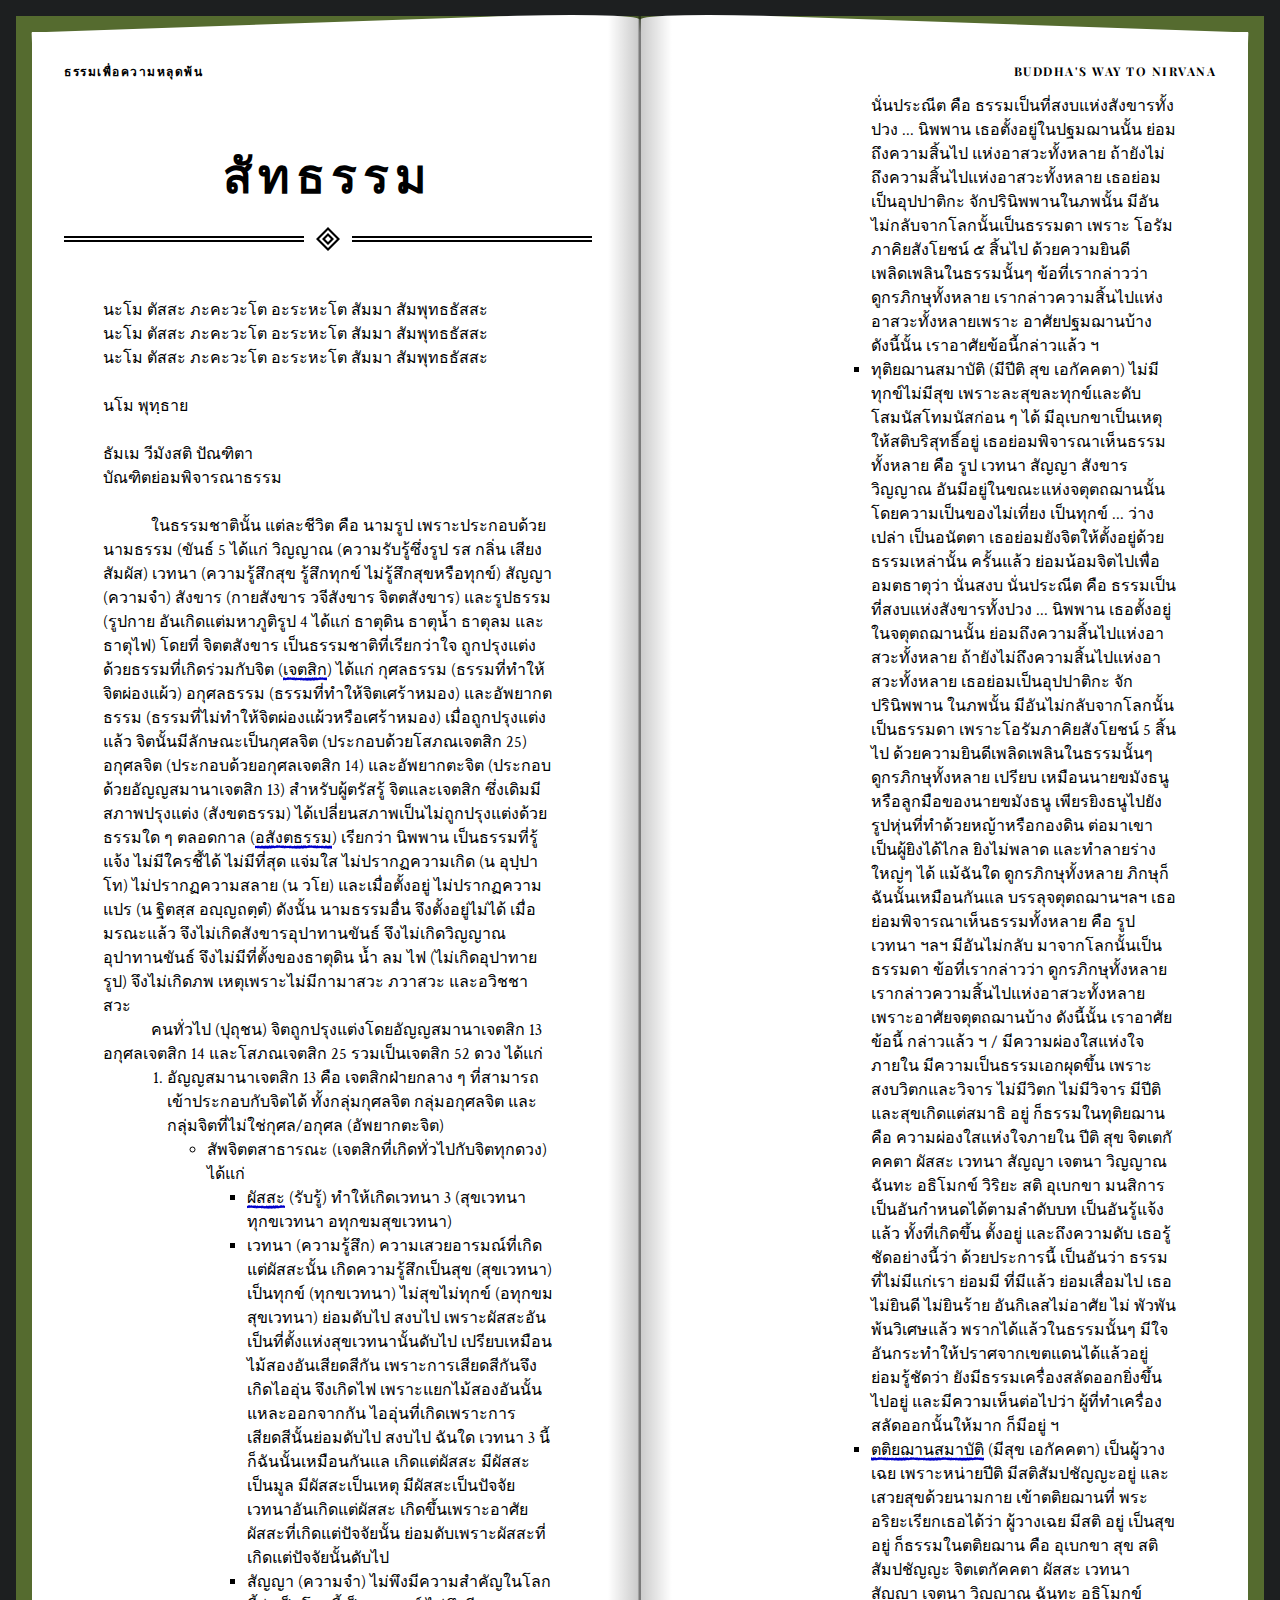
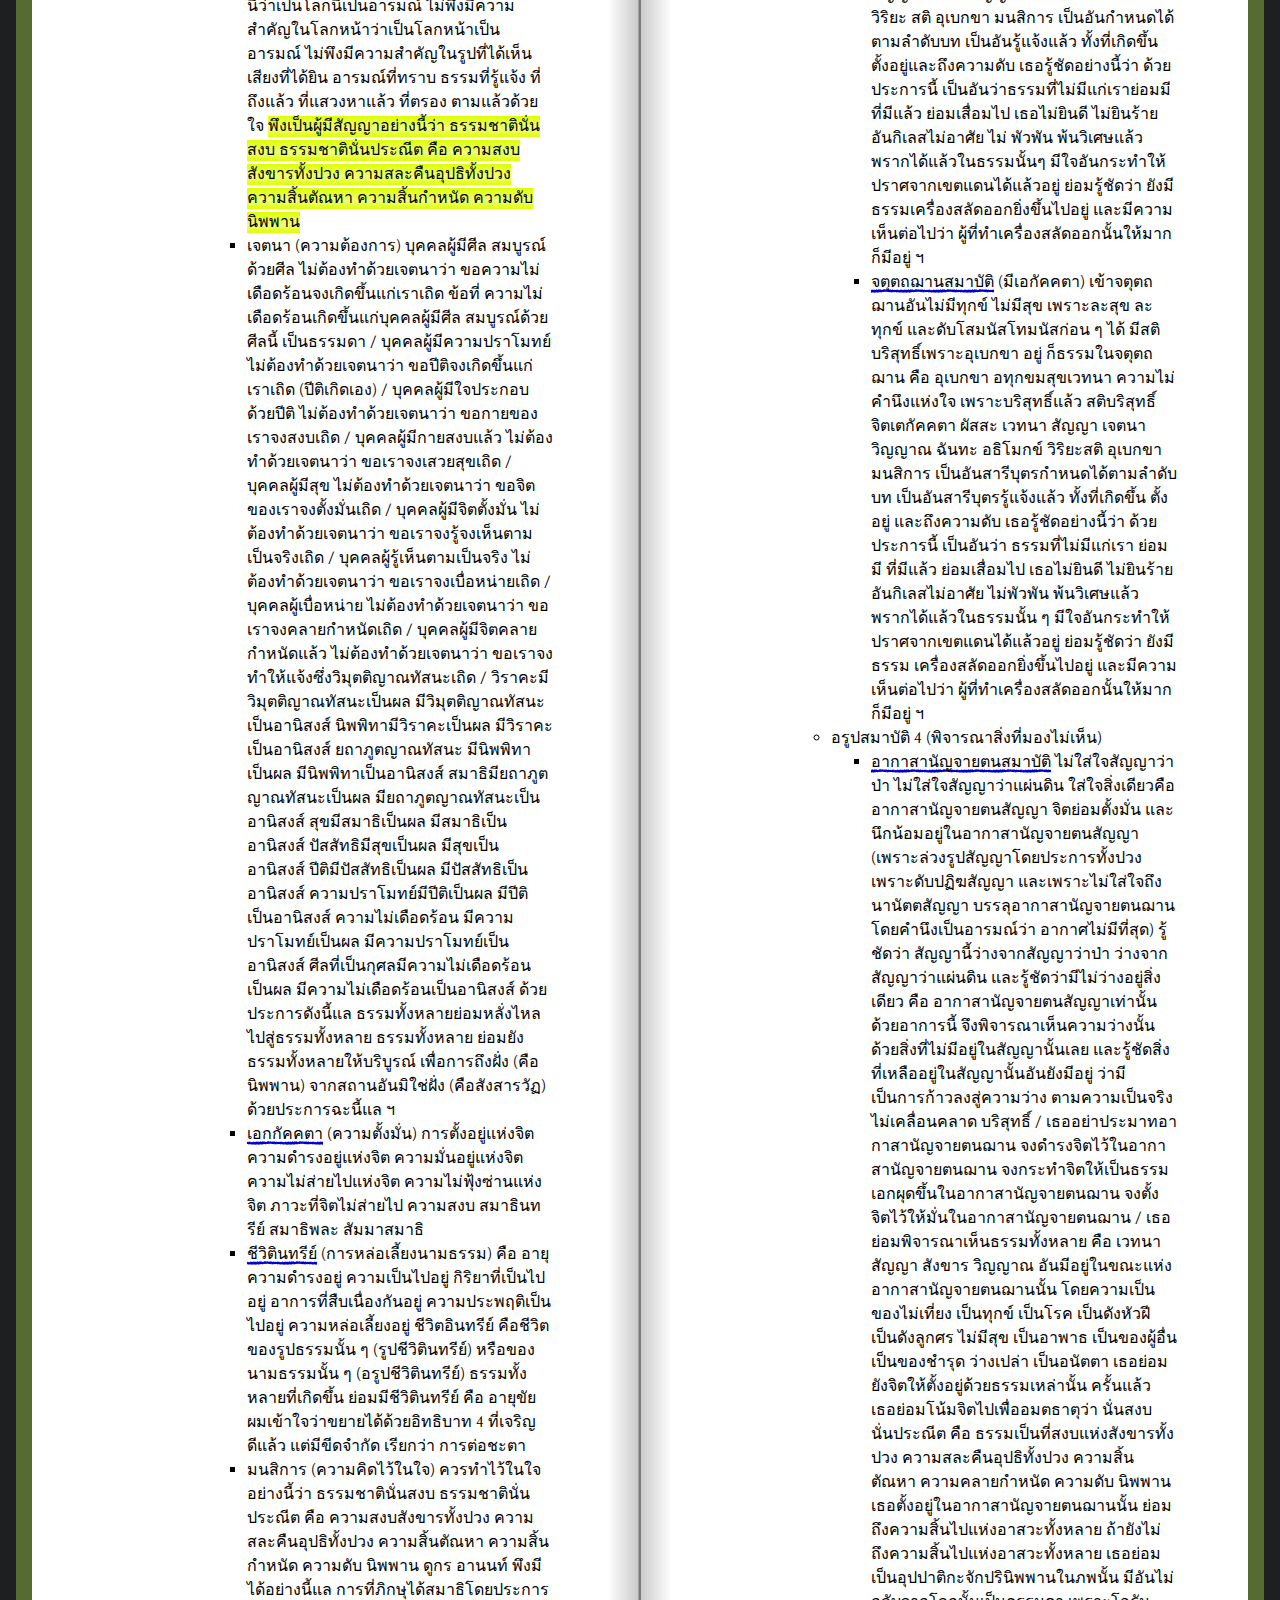
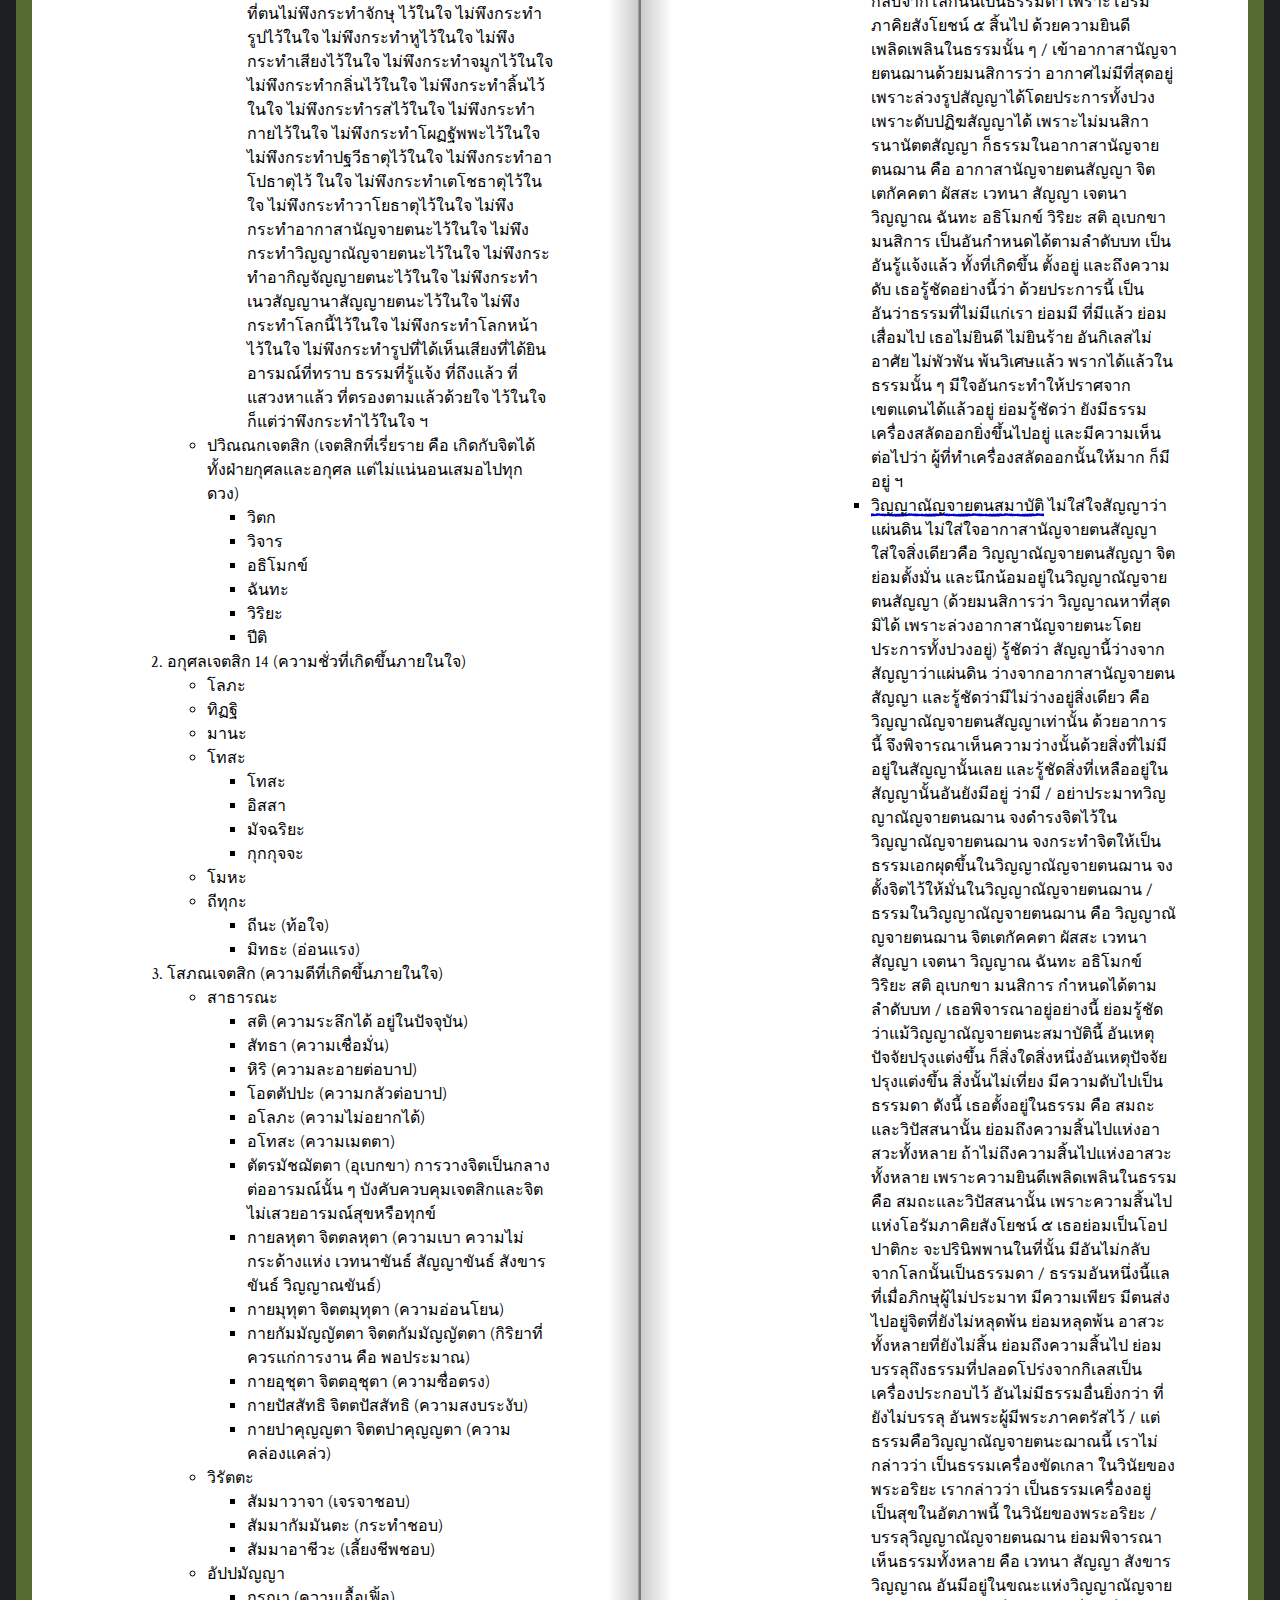
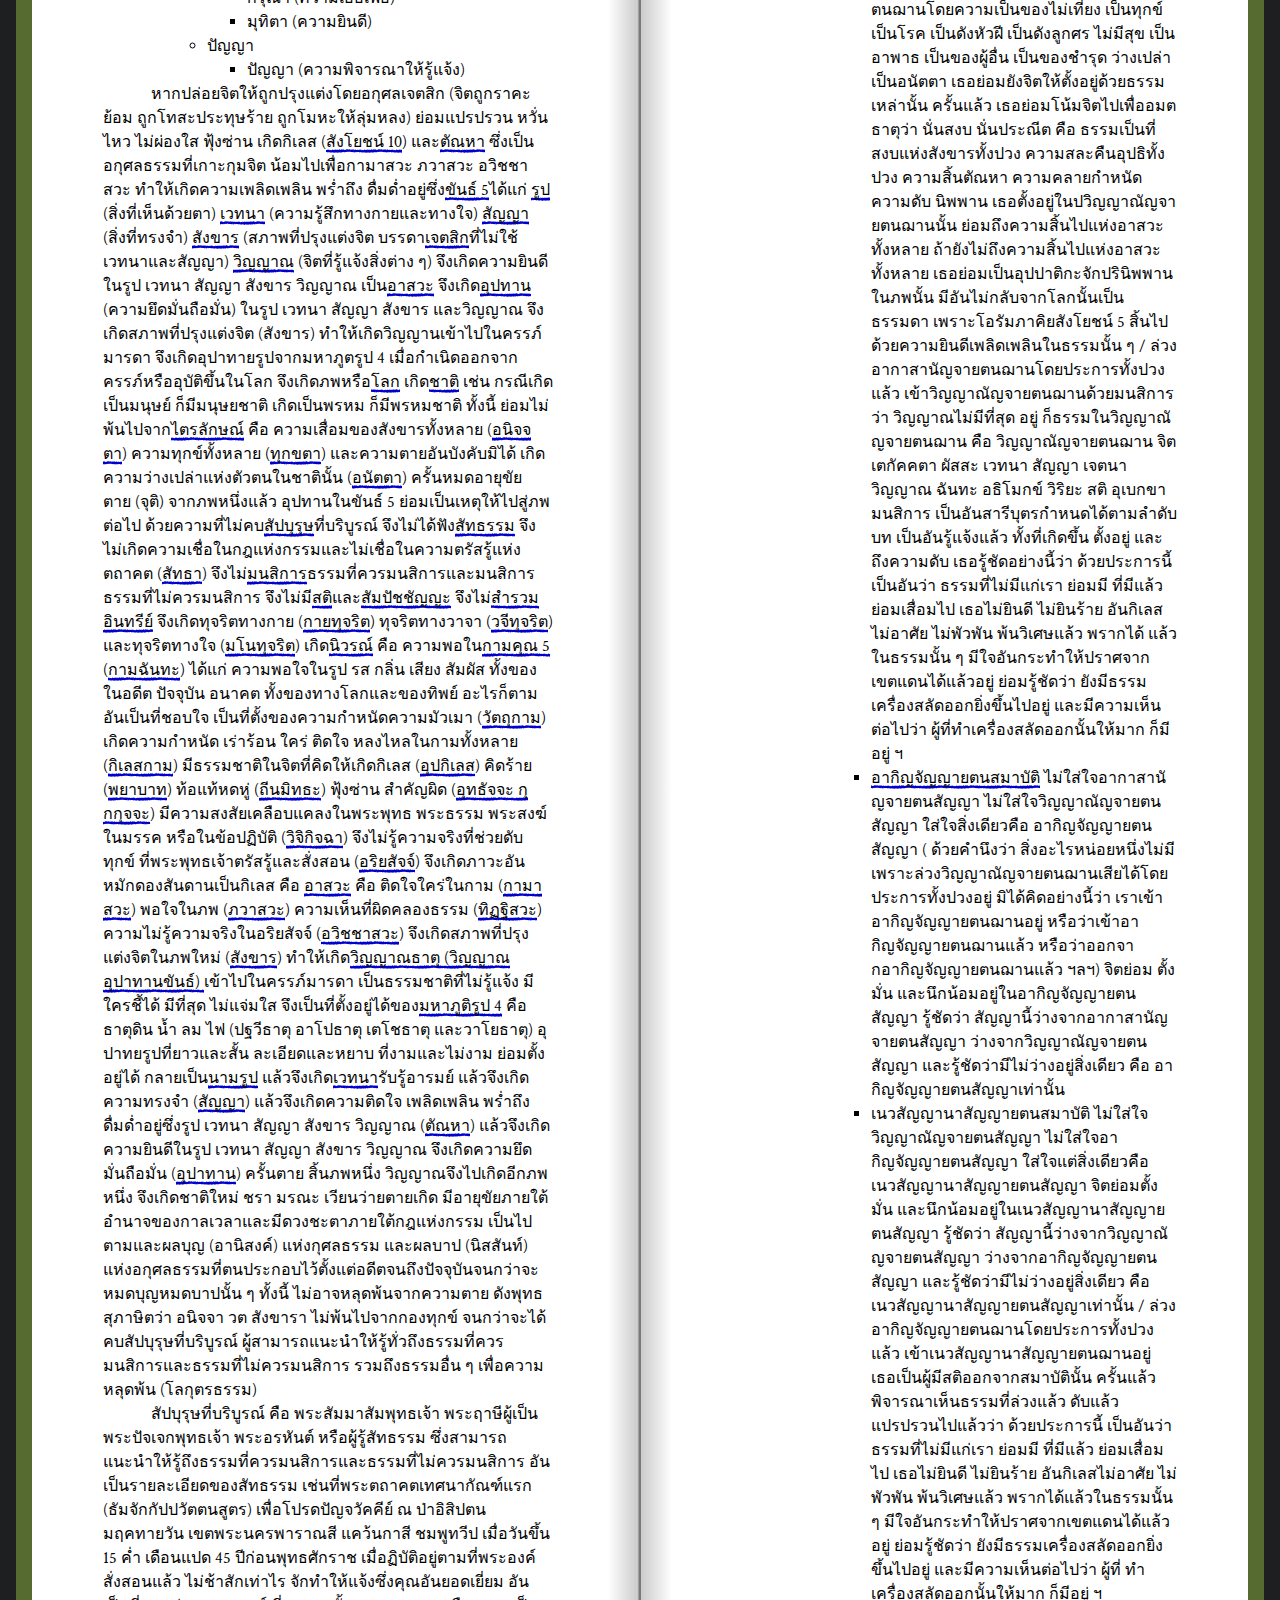
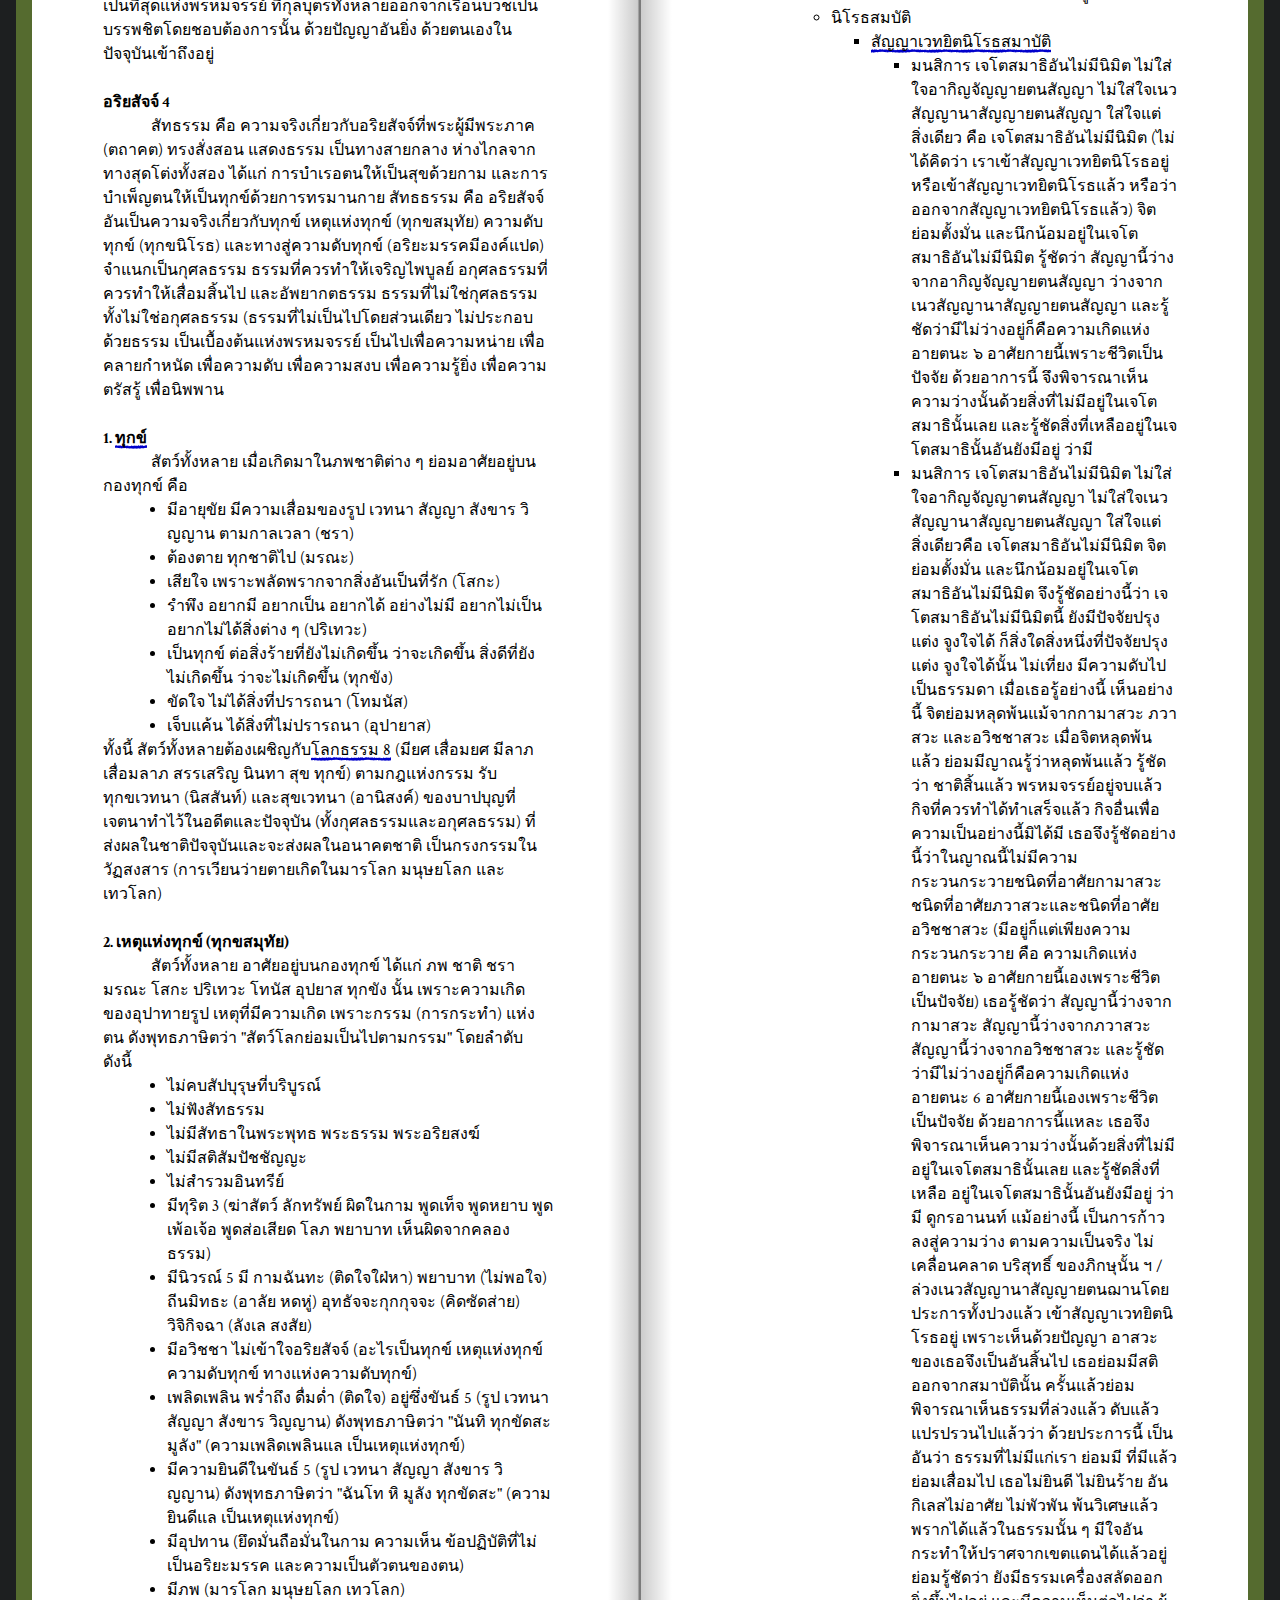
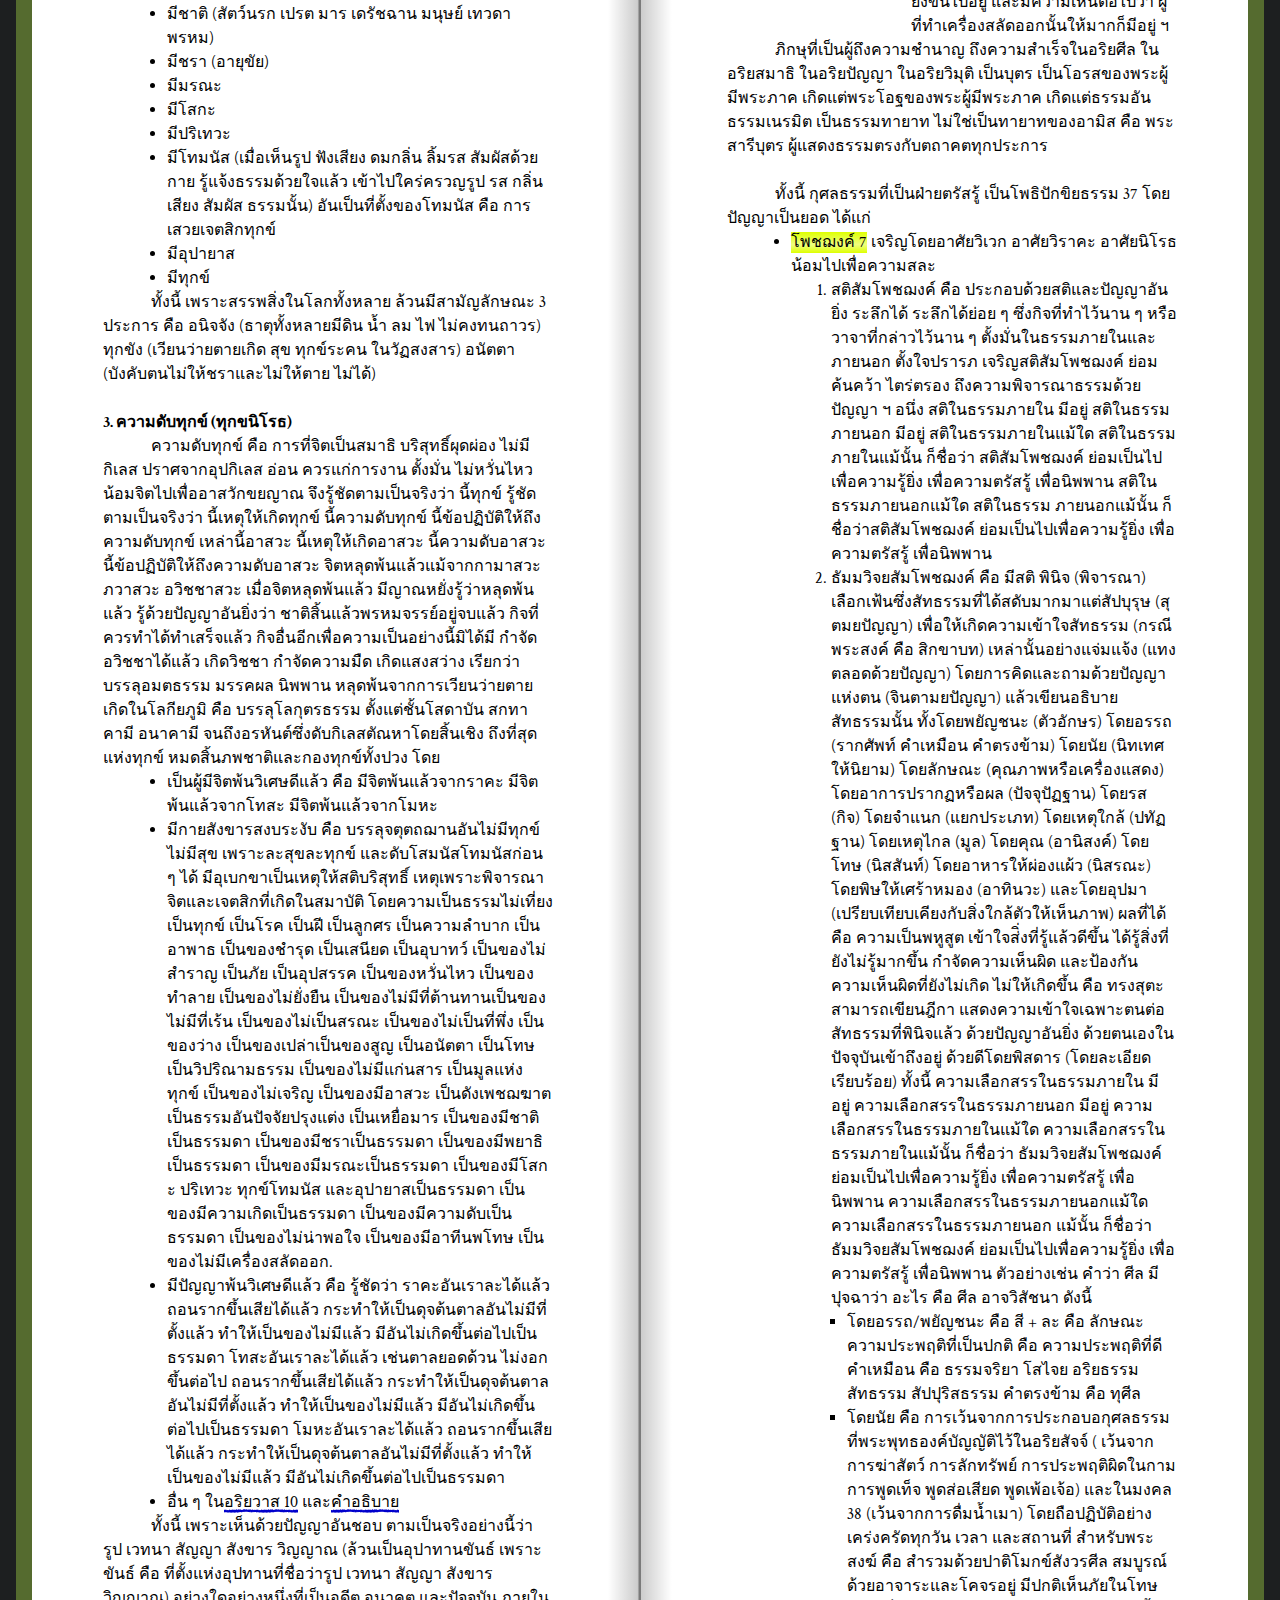
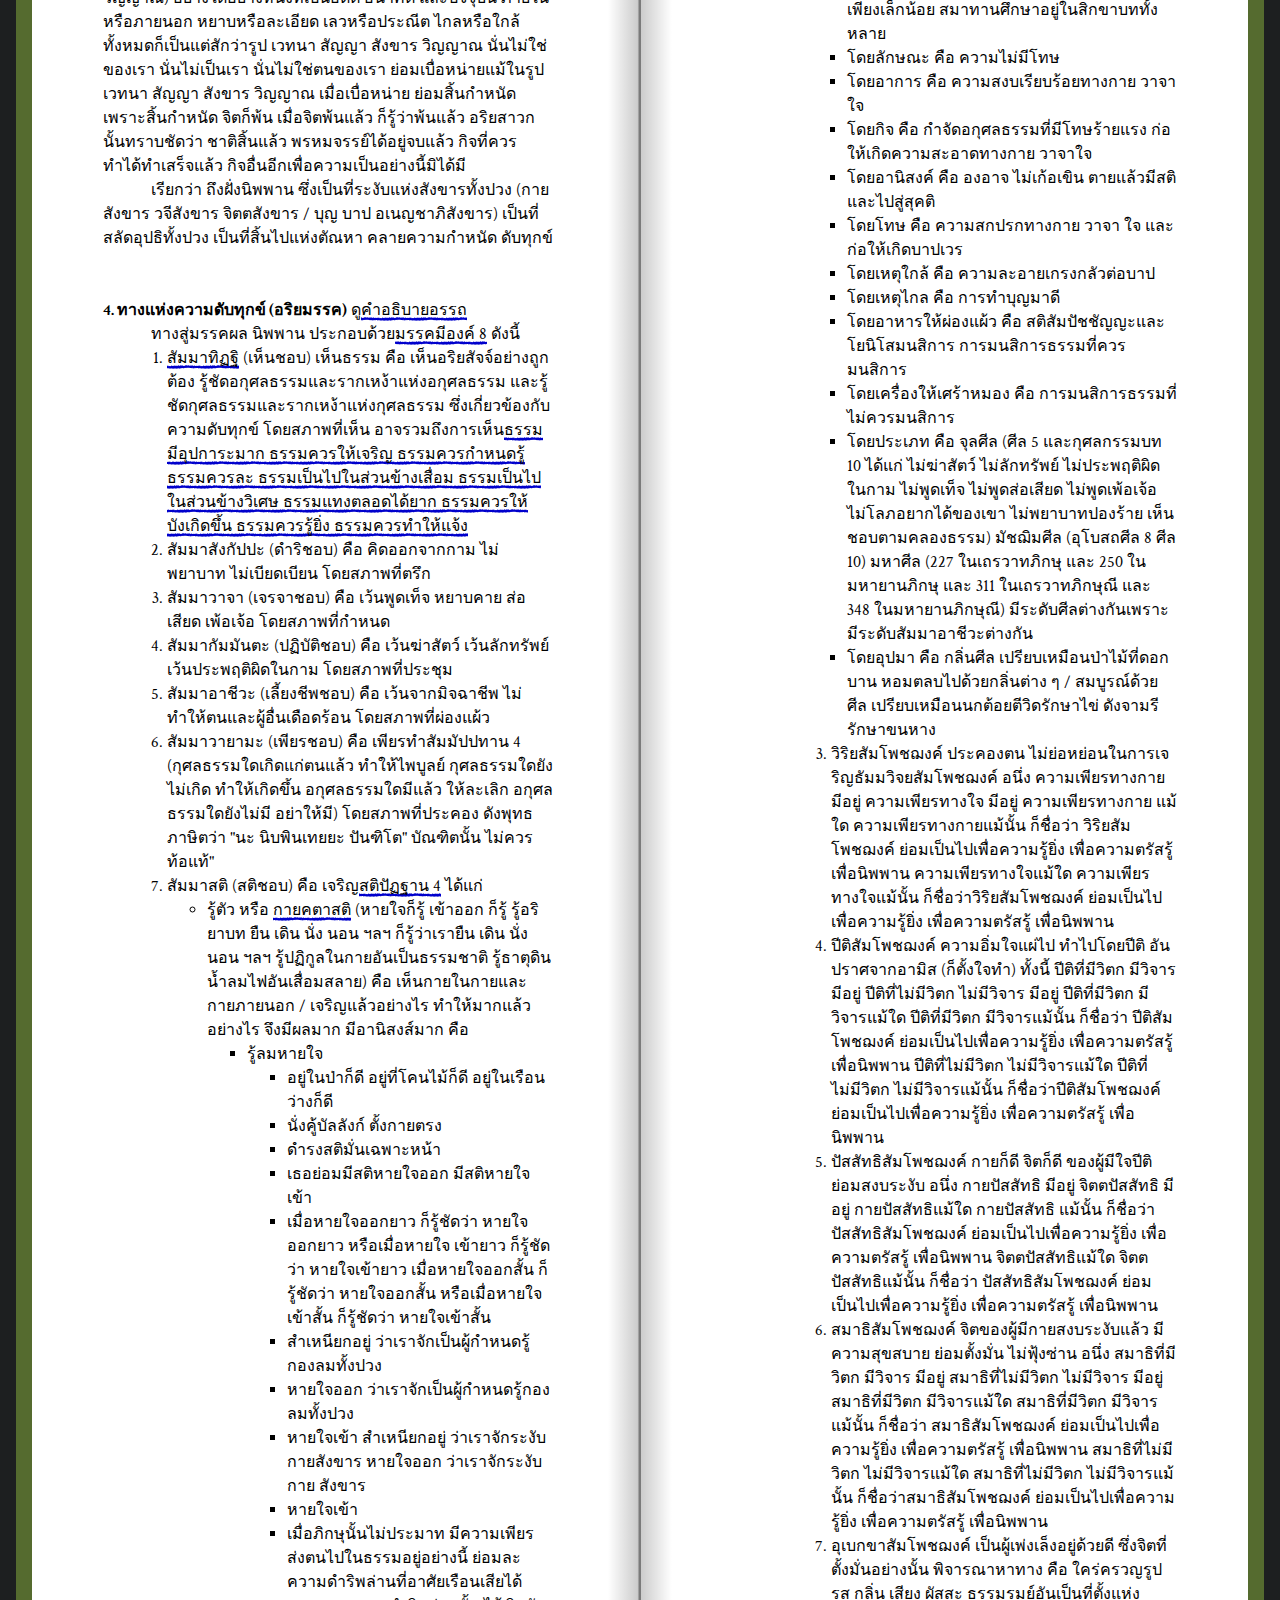
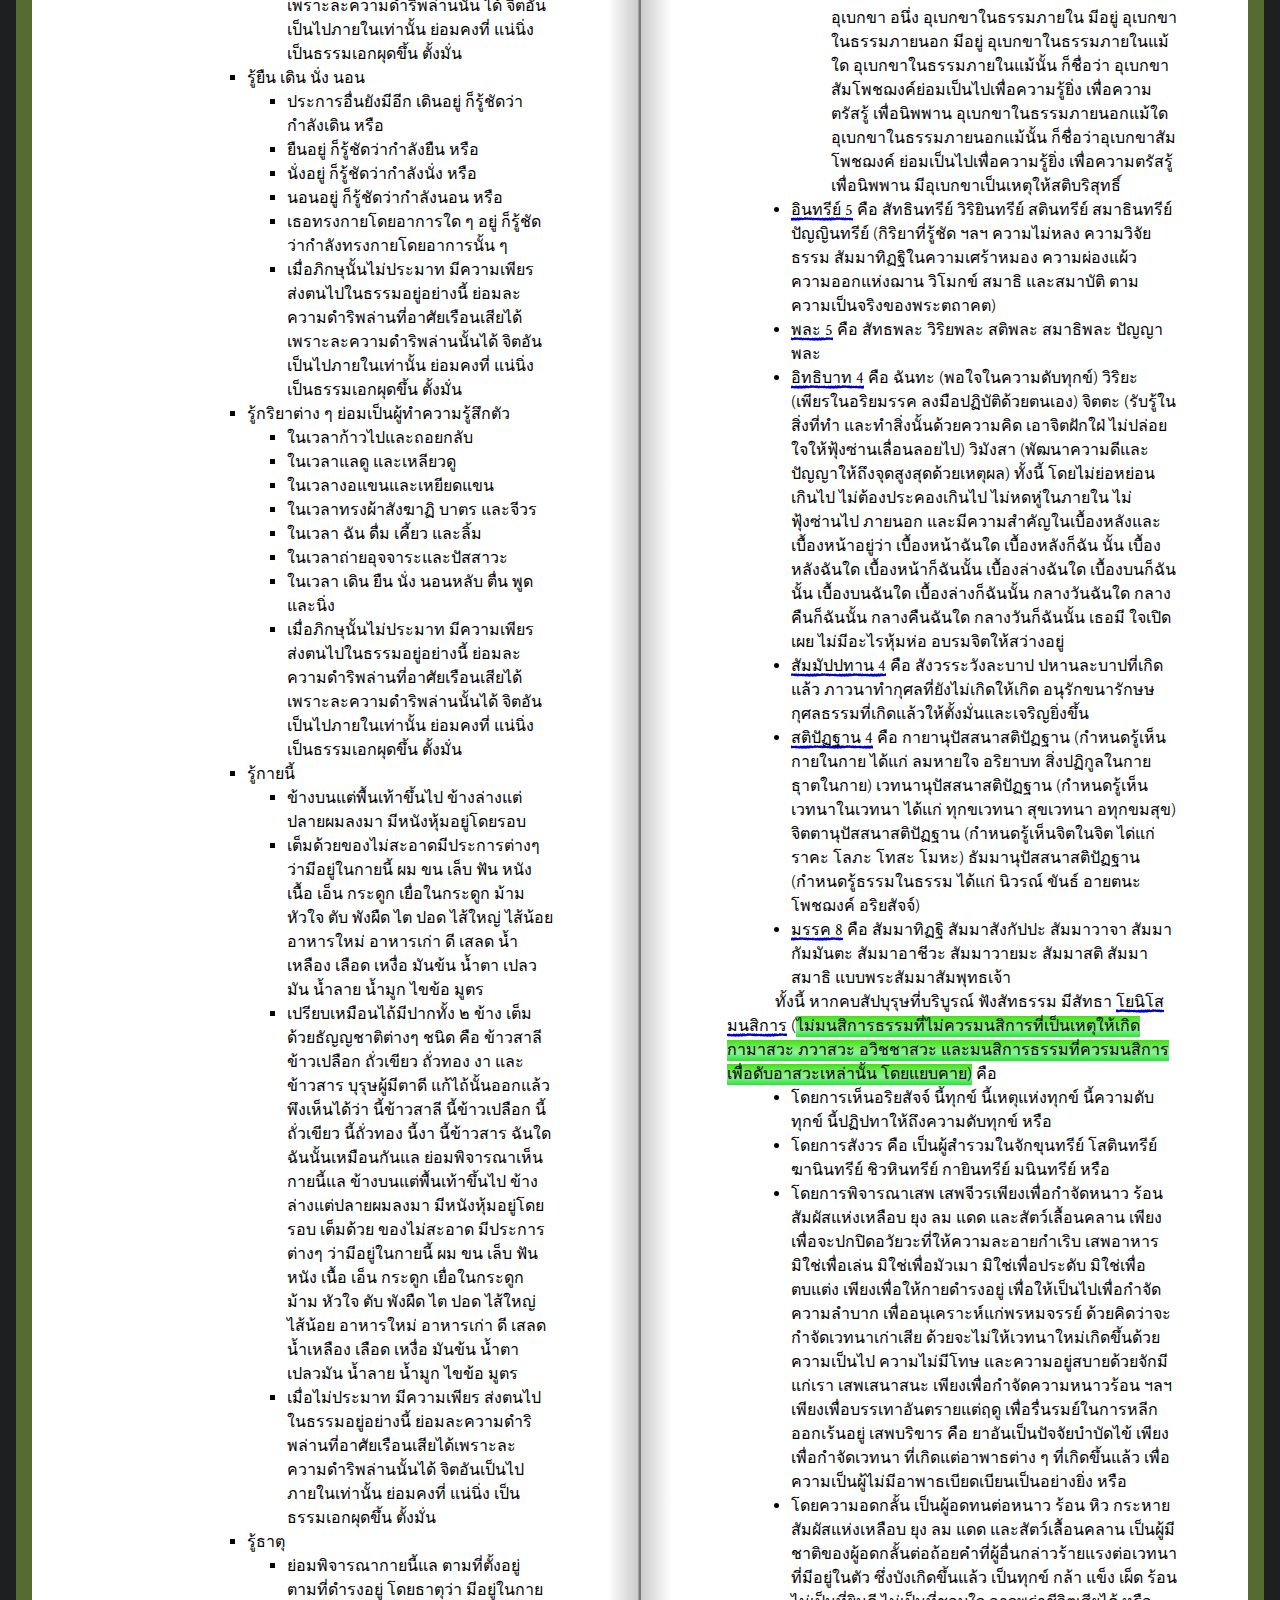
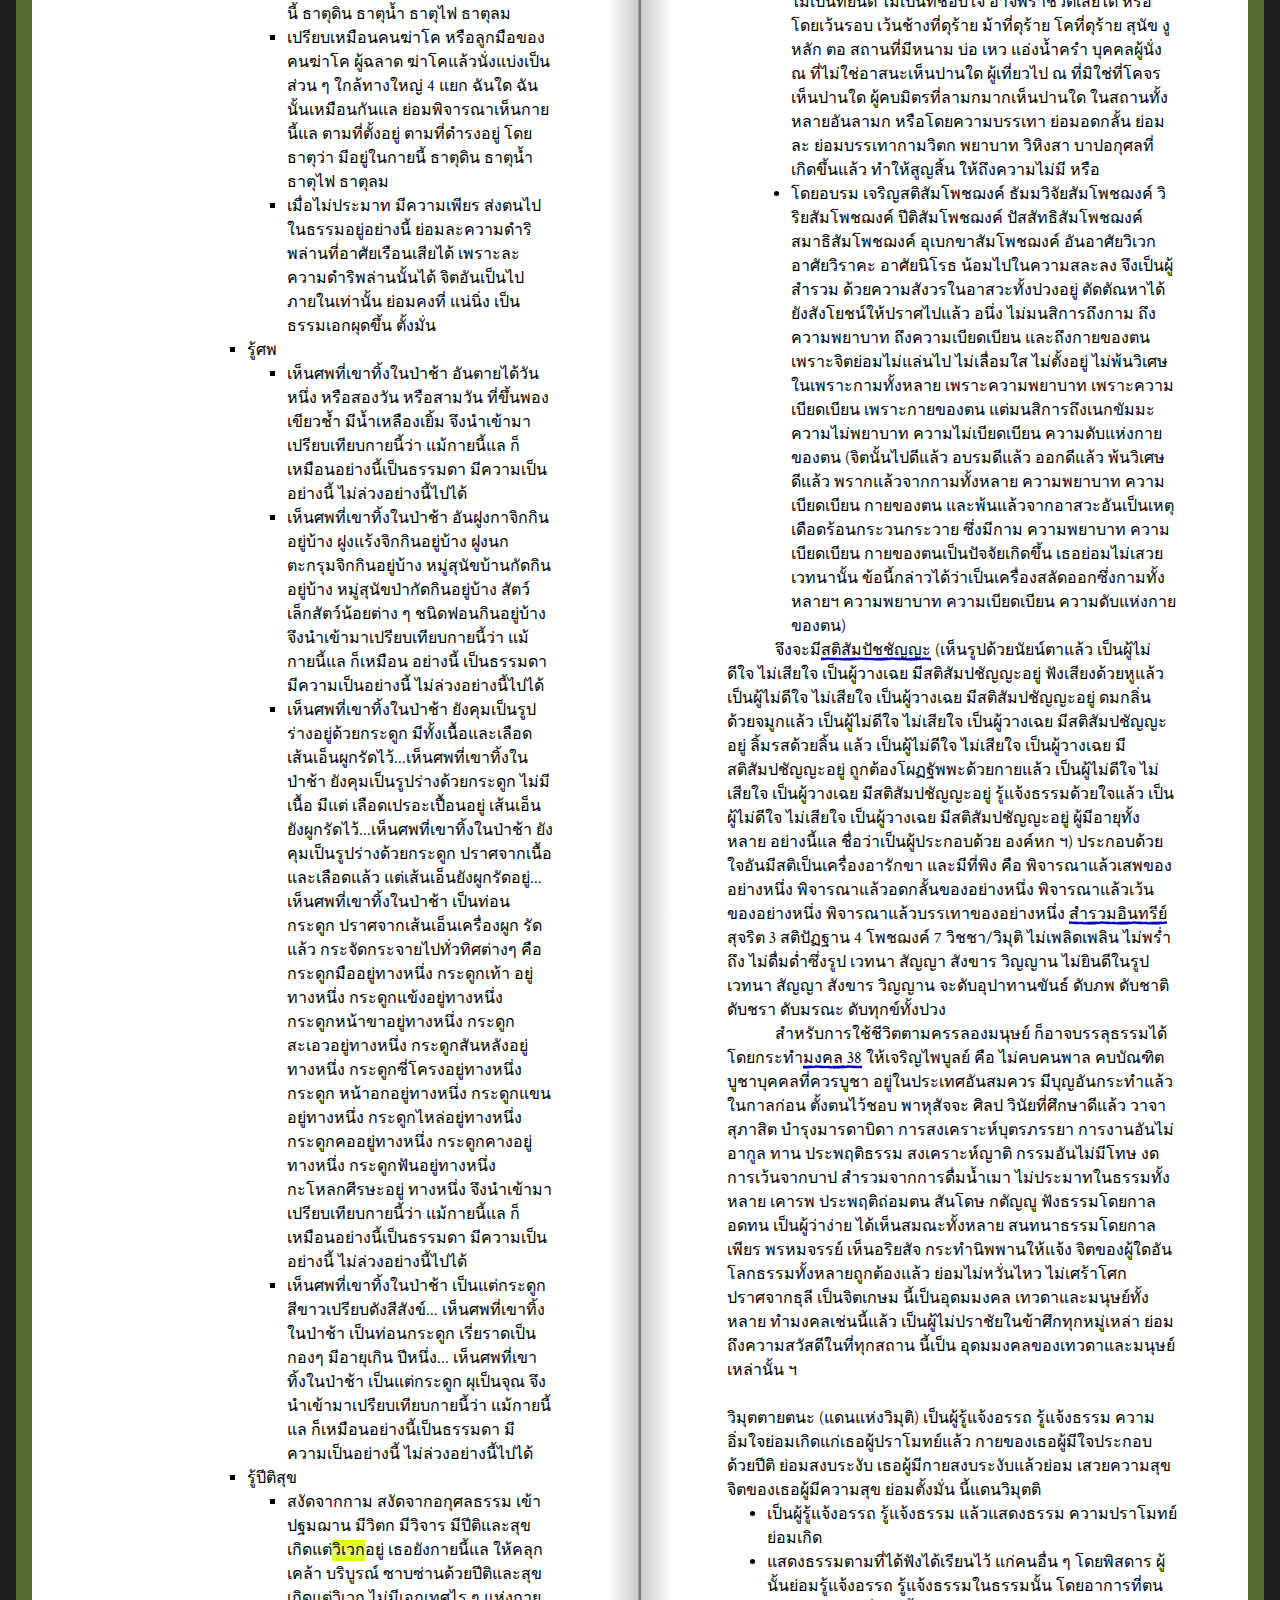
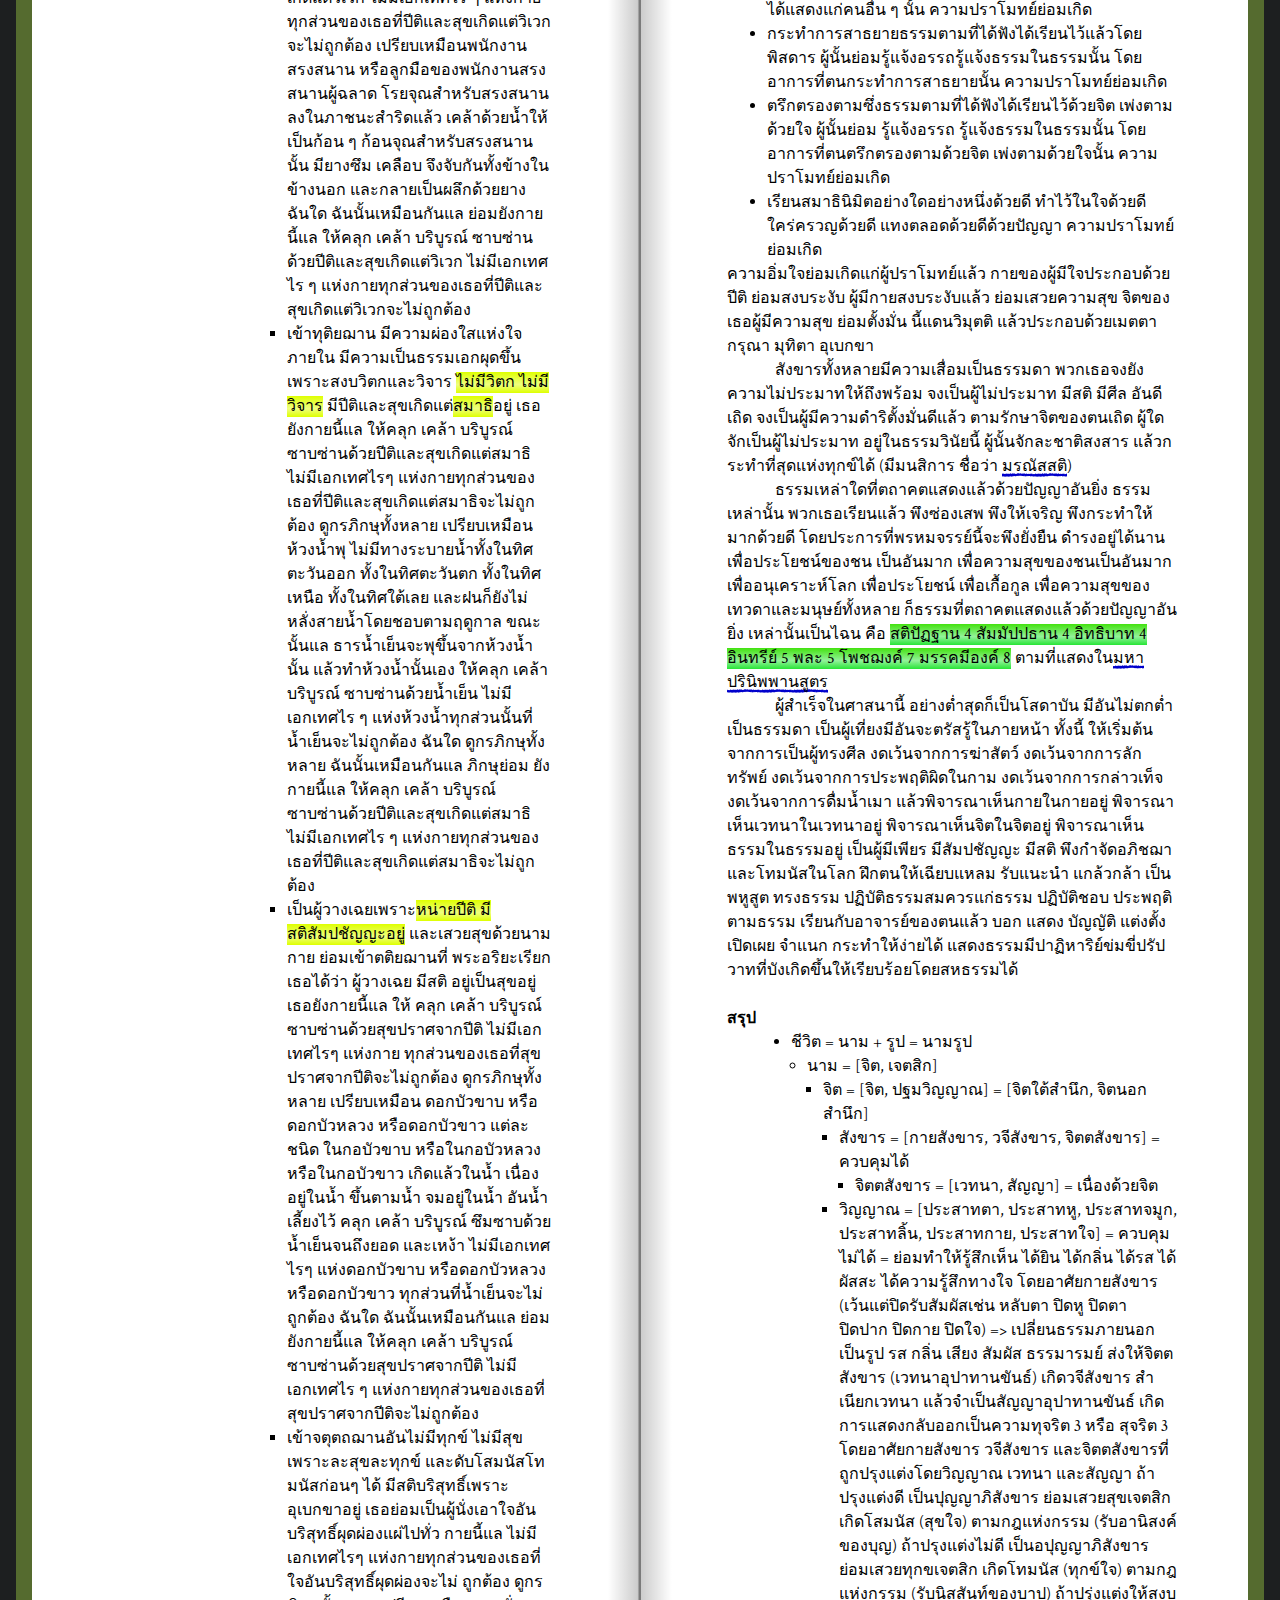
==== commit 50976d0a: "Add files via upload" ====
--- a/nirvana.html
+++ b/nirvana.html
@@ -207,11 +207,11 @@
 <br>
 <br>
 <dd>
-<strong>4. ทางแห่งความดับทุกข์ (อริยมรรค)</strong>
+<strong>4. ทางแห่งความดับทุกข์ (อริยมรรค)</strong> ดู<a href="https://84000.org/tipitaka/pitaka_item/r.php?B=34&A=2121&w=%CA%B5%D4%CA%D1%C1%E2%BE%AA%AC%A7%A4%EC">คำอธิบายอรรถ</a>
 </dd>
 <p>ทางสู่มรรคผล นิพพาน ประกอบด้วย<a href="https://th.wikipedia.org/wiki/%E0%B8%A1%E0%B8%A3%E0%B8%A3%E0%B8%84%E0%B8%A1%E0%B8%B5%E0%B8%AD%E0%B8%87%E0%B8%84%E0%B9%8C%E0%B9%81%E0%B8%9B%E0%B8%94">มรรคมีองค์ 8</a> ดังนี้
 <ol>
-<li>สัมมาทิฏฐิ (เห็นชอบ) เห็นธรรม คือ เห็นอริยสัจจ์อย่างถูกต้อง รู้ชัดอกุศลธรรมและรากเหง้าแห่งอกุศลธรรม และรู้ชัดกุศลธรรมและรากเหง้าแห่งกุศลธรรม ซึ่งเกี่ยวข้องกับความดับทุกข์ โดยสภาพที่เห็น อาจรวมถึงการเห็น<a href="https://84000.org/tipitaka/pitaka_item/r.php?B=11&A=7016&w=%CA%D1%A7%A2%D2%C3">ธรรมมีอุปการะมาก ธรรมควรให้เจริญ ธรรมควรกำหนดรู้ ธรรมควรละ ธรรมเป็นไปในส่วนข้างเสื่อม ธรรมเป็นไปในส่วนข้างวิเศษ ธรรมแทงตลอดได้ยาก ธรรมควรให้บังเกิดขึ้น ธรรมควรรู้ยิ่ง ธรรมควรทำให้แจ้ง</a>  
+<li><a href="https://84000.org/tipitaka/pitaka_item/r.php?B=34&A=2121&w=%CA%B5%D4%CA%D1%C1%E2%BE%AA%AC%A7%A4%EC">สัมมาทิฏฐิ</a> (เห็นชอบ) เห็นธรรม คือ เห็นอริยสัจจ์อย่างถูกต้อง รู้ชัดอกุศลธรรมและรากเหง้าแห่งอกุศลธรรม และรู้ชัดกุศลธรรมและรากเหง้าแห่งกุศลธรรม ซึ่งเกี่ยวข้องกับความดับทุกข์ โดยสภาพที่เห็น อาจรวมถึงการเห็น<a href="https://84000.org/tipitaka/pitaka_item/r.php?B=11&A=7016&w=%CA%D1%A7%A2%D2%C3">ธรรมมีอุปการะมาก ธรรมควรให้เจริญ ธรรมควรกำหนดรู้ ธรรมควรละ ธรรมเป็นไปในส่วนข้างเสื่อม ธรรมเป็นไปในส่วนข้างวิเศษ ธรรมแทงตลอดได้ยาก ธรรมควรให้บังเกิดขึ้น ธรรมควรรู้ยิ่ง ธรรมควรทำให้แจ้ง</a>  
 
 <li>สัมมาสังกัปปะ  (ดำริชอบ) คือ คิดออกจากกาม ไม่พยาบาท ไม่เบียดเบียน โดยสภาพที่ตรึก
 <li>สัมมาวาจา (เจรจาชอบ) คือ เว้นพูดเท็จ หยาบคาย ส่อเสียด เพ้อเจ้อ โดยสภาพที่กำหนด
@@ -731,7 +731,9 @@
 เป็นจริงอย่างนี้ว่า นั่นไม่ใช่ของเรา นั่นไม่เป็นเรา นั่นไม่ใช่ตัวตนของเรา. ดูกรภิกษุ เมื่อบุคคล
 รู้อยู่อย่างนี้ เห็นอยู่อย่างนี้แล จึงจะไม่มีอหังการ มมังการ และมานานุสัย ในกายที่มีวิญญาณนี้
 และสรรพนิมิตภายนอก / <mark>ก็สิ่งใดไม่เที่ยง เป็นทุกข์ มีความแปรปรวนเป็นธรรมดา ควรหรือหนอ ที่จะตาม
-เห็นสิ่งนั้นว่า นั่นของเรา นั่นเป็นเรา นั่นเป็นตัวตนของเรา</mark>
+เห็นสิ่งนั้นว่า นั่นของเรา นั่นเป็นเรา นั่นเป็นตัวตนของเรา</mark> / อาศัยสัมมาทิฏฐิ คือ มีปัญญา กิริยาที่รู้ชัด ความวิจัย ความเลือกสรร ความวิจัยธรรม ความกำหนดหมาย ความเข้าไปกำหนด ความเข้าไปกำหนดเฉพาะ ภาวะที่รู้ ภาวะที่ฉลาด ภาวะที่รู้ละเอียด ความรู้แจ่มแจ้ง ความค้นคิด ความใคร่ครวญ ปัญญาเหมือนแผ่นดิน ปัญญาเครื่องทำลายกิเลส ปัญญาเครื่องนำทาง ความเห็นแจ้ง ความรู้ชัด ปัญญาเหมือนปฏัก ปัญญา ปัญญินทรีย์
+ปัญญาพละ ปัญญาเหมือนศาตรา ปัญญาเหมือนปราสาท ความสว่างคือปัญญา แสงสว่างคือปัญญา
+ปัญญาเหมือนประทีป ปัญญาเหมือนดวงแก้ว ความไม่หลง ความวิจัย สัมมาทิฏฐิ ธรรมวิจัยสัมโพชฌงค์ อันเป็นองค์แห่งมรรค นับเนื่องในมรรค 
 </dd>
 
 <p><a href="https://84000.org/tipitaka/pitaka_item/r.php?B=34&A=5833&w=%CA%D1%A1%A1%D2%C2%B7%D4%AF%B0%D4">วิจิกิจฉา</a> คือ เป็นปุถุชนเคลือบแคลงสงสัยในพระศาสดา ในพระธรรม ในพระสงฆ์ ในสิกขา ในส่วน
@@ -740,10 +742,76 @@
 คิดเห็นไปต่าง ๆ นานา ความตัดสินอารมณ์ไม่ได้ ความเห็นเป็นสองแง่ ความเห็นเหมือนทาง
 แพร่ง ความสงสัย ความไม่สามารถจะถือเอาโดยส่วนเดียวได้ ความคิดส่ายไป ความคิดพร่าไป
 ความไม่สามารถจะหยั่งลงถือเอาเป็นยุติได้ ความกระด้างแห่งจิต ความลังเลใจ อันใด
-นี้เรียกว่า วิจิกิจฉา
+นี้เรียกว่า วิจิกิจฉา / ตรงข้ามกับมีสัทธินทรีย์ คือ ศรัทธา กิริยาที่เชื่อ ความปลงใจเชื่อ ความเลื่อมใสยิ่ง ศรัทธา อินทรีย์คือศรัทธา
+สัทธาพละ 
 
 <p><a href="https://84000.org/tipitaka/pitaka_item/r.php?B=34&A=5833&w=%CA%D1%A1%A1%D2%C2%B7%D4%AF%B0%D4">สีลัพพตปรามาส</a> คือ ความเห็นว่า ความบริสุทธิ์ย่อมมีได้ด้วยศีล ด้วยพรต ด้วยศีลพรตของสมณพราหมณ์ ในภาย<mark>นอกแต่ศาสนานี้</mark> ดังนี้ ทิฏฐิ ความเห็นไปข้างทิฏฐิ ป่าชัฏคือทิฏฐิ กันดารคือทิฏฐิความเห็นเป็นข้าศึกต่อสัมมาทิฏฐิ ความผันแปรแห่งทิฏฐิ สัญโญชน์คือทิฏฐิ ความยึดถือ ความยึดมั่น ความตั้งมั่น ความถือผิด ทางชั่ว ทางผิด ภาวะที่ผิด ลัทธิเป็นบ่อเกิดแห่งความพินาศ การถือโดยวิปลาส อันมีลักษณะเช่นว่านี้ อันใด นี้เรียกว่า สีลัพพตปรามาส 
-<p>ผู้ใดได้บรรลุธรรมจักษุกล่าว คือ โสดาปัตติผล ผู้นั้นได้ชำระทิฏฐิ วิจิกิจฉา และสีลัพพตปรามาสของตนให้บริสุทธิ์แล้ว
+<p>ผู้ใดได้บรรลุธรรมจักษุกล่าว คือ โสดาปัตติผล ผู้นั้นได้ชำระทิฏฐิ วิจิกิจฉา และสีลัพพตปรามาสของตนให้บริสุทธิ์แล้ว ทั้งนี้ สามารถเข้าถึงได้ด้วยการเจริญ<a href="https://84000.org/tipitaka/pitaka_item/r.php?B=19&A=3744&w=%CD%C7%D4%AA%AA%D2_%CA%D1%A7%E2%C2%AA%B9%EC">โพชฌงค์ 7</a> ทำให้มากแล้วเป็นเหตุ ย่อมเข้าถึงเจโตวิมุติ ปัญญาวิมุติ อันหาอาสวะมิได้ เพราะอาสวะทั้งหลายสิ้นไป ทำให้แจ้งเพราะรู้ยิ่ง
+ด้วยตนเองในปัจจุบันอยู่ ฯ โพชฌงค์ 7 นี้เรียกว่า ทางที่จะให้ถึงอสังขตะ ฯ อริยมรรค
+ประกอบด้วยองค์ ๘ นี้เรียกว่าทางที่จะให้ถึงอสังขตะ  นั่นโคนไม้ นั่นเรือนว่าง เธอทั้งหลายจงเพ่ง อย่าประมาท อย่าได้เป็นผู้เดือดร้อนในภายหลังเลย นี้เป็นอนุศาสนีของพระตถาคตเพื่อภิกษุทั้งหลาย / อาศัยศีล ตั้งอยู่ในศีลแล้ว เจริญโพชฌงค์ 7 กระทำให้มากซึ่งโพชฌงค์ 7 อันอาศัยวิเวก อาศัยวิราคะ
+อาศัยนิโรธ น้อมไปในการสละ จึงถึงความเป็นใหญ่ไพบูลย์ในธรรมทั้งหลาย ทั้งนี้ โดย<a href="https://84000.org/tipitaka/pitaka_item/r.php?B=19&A=2191&w=%E2%BE%AA%AC%A7%A4%EC">อาศัยอาหาร คือ การกระทำให้มากซึ่งโยนิโสมนสิการ</a> กายนี้มีอาหารเป็นที่ตั้ง ดำรงอยู่ได้เพราะอาศัยอาหาร ไม่มีอาหารดำรงอยู่ไม่ได้ แม้ฉันใด โพชฌงค์ ๗ เหล่านี้ ก็มีอาหารเป็นที่ตั้ง ดำรงอยู่ได้เพราะอาศัยอาหาร ไม่มีอาหารดำรงอยู่ไม่ได้ ฉันนั้นเหมือนกัน 
+<p>โพชฌงค์ 7 นี้ คือ อปริหานิยธรรม ทั้ง 7 นี้ จักตั้งอยู่ในหมู่ภิกษุ และหมู่ภิกษุจักสนใจในอปริหานิยธรรม ทั้ง 7 นี้ อยู่เพียงใด พึงหวังได้ซึ่งความเจริญอย่างเดียว ไม่มีเสื่อม เพียงนั้น / โพชฌงค์ 7 เหล่านี้แล ไม่เป็นธรรมกั้น ไม่เป็นธรรมห้าม ไม่ครอบงำจิต อันบุคคลเจริญแล้ว กระทำให้มากแล้ว ย่อมเป็นไปเพื่อทำให้แจ้งซึ่งผลคือวิชชาและวิมุติ 
+</p>
+<ul>
+<li>สติสัมโพชฌงค์ (สติ ความตามระลึก ความหวนระลึก สติ กิริยาที่ระลึก ความทรงจำ ความไม่
+เลื่อนลอย ความไม่ลืม สติ อินทรีย์คือสติ สติพละ สัมมาสติ สติสัมโพชฌงค์ อันเป็น
+องค์แห่งมรรค นับเนื่องในมรรค ในสมัยนั้น อันใด นี้ชื่อว่า <a href="https://84000.org/tipitaka/pitaka_item/r.php?B=34&A=2121&w=%CA%B5%D4%CA%D1%C1%E2%BE%AA%AC%A7%A4%EC">สตินทรีย์</a> มีในสมัยนั้น)
+<ul>
+<li>สติในธรรมทั้งหลายในภายในก็เป็นสติสัมโพชฌงค์ 
+<li>สติในธรรมทั้งหลายในภายนอก
+</ul>
+
+<li> ธัมมวิจยสัมโพชฌงค์ (ปัญญา กิริยาที่รู้จัก ความวิจัย ความเลือกสรร ความวิจัยธรรม ความกำหนดหมาย
+ความเข้าไปกำหนด ความเข้าไปกำหนดเฉพาะ ภาวะที่รู้ ภาวะที่ฉลาด ภาวะที่รู้ละเอียด
+ความรู้แจ่มแจ้ง ความค้นคิด ความใคร่ครวญ ปัญญาเหมือนแผ่นดิน ปัญญาเครื่องทำลายกิเลส
+ปัญญาเครื่องนำทาง ความเห็นแจ้ง ความรู้ชัด ปัญญาเหมือนปฏัก ปัญญา อินทรีย์คือปัญญา
+ปัญญาพละ ปัญญาเหมือนศาตรา ปัญญาเหมือนปราสาท ความสว่างคือปัญญา แสงสว่างคือปัญญา
+ปัญญาเหมือนประทีป ปัญญาเหมือนดวงแก้ว ความไม่หลง ความวิจัยธรรม สัมมาทิฏฐิ
+ธรรมวิจัยสัมโพชฌงค์ อันเป็นองค์แห่งมรรค นับเนื่องในมรรค ในสมัยนั้น อันใด นี้ชื่อว่า
+ปัญญินทรีย์ มีในสมัยนั้น)
+<ul>
+<li>ธรรมทั้งหลายในภายใน ที่บุคคลเลือกเฟ้นตรวจตราถึงความพินิจพิจารณาด้วยปัญญา 
+<li>ธรรมทั้งหลายในภายนอกที่บุคคลเลือกเฟ้นตรวจตรา ถึงความพินิจพิจารณาด้วยปัญญา 
+</ul>
+
+<li>วิริยสัมโพชฌงค์ (การปรารภความเพียรทางใจ ความขะมักเขม้น ความบากบั่น ความตั้งหน้า ความพยายาม
+ความอุตสาหะ ความทนทาน ความเข้มแข็ง ความหมั่น ความก้าวไปอย่างไม่ท้อถอย ความไม่
+ทอดทิ้งฉันทะ ความไม่ทอดทิ้งธุระ ความประคับประคองธุระ วิริยะ อินทรีย์คือวิริยะ วิริยพละ
+สัมมาวายามะ วิริยสัมโพชฌงค์อันเป็นองค์แห่งมรรค นับเนื่องในมรรค ในสมัยนั้น อันใด
+นี้ชื่อว่า วิริยินทรีย์ มีในสมัยนั้น)
+<ul>
+<li>ความเพียรทางกาย
+<li>ความเพียรทางจิต
+</ul>
+<li>ปีติสัมโพชฌงค์ 2
+<ul>
+<li>ปีติที่มีวิตกวิจาร
+<li>ปีติที่ไม่มีวิตกวิจาร
+</ul>
+<li>ปัสสัทธิสัมโพชฌงค์ 2
+<ul>
+<li>ความสงบกาย
+<li>ความสงบจิต
+</ul>
+<li>สมาธิสัมโพชฌงค์ (ความตั้งอยู่แห่งจิต ความดำรงอยู่แห่งจิต ความมั่นแห่งจิต ความไม่ส่ายไปแห่งจิต
+ความไม่ฟุ้งซ่านแห่งจิต ภาวะที่จิตไม่ส่ายไป ความสงบ อินทรีย์คือสมาธิ สมาธิพละ สัมมาสมาธิ
+สมาธิสัมโพชฌงค์ อันเป็นองค์แห่งมรรค นับเนื่องในมรรค ในสมัยนั้น อันใด นี้ชื่อว่า
+สมาธินทรีย์ มีในสมัยนั้น)
+<ul>
+<li>สมาธิที่มีวิตกวิจาร
+<li>สมาธิที่ไม่มีวิตกวิจาร
+</ul>
+<li>อุเบกขาสัมโพชฌงค์ 2
+<ul>
+<li>ความวางเฉยในธรรมทั้งหลายในภายใน
+<li>ความวางเฉยในธรรมทั้งหลายในภายนอก
+</ul> 
+
+</p>
+<dd><b>ปัจฉิมพจน์</b><br>
+ศีล 5 + (โพชฌงค์ 7 * โยนิโสมนสิการ) * เวลา => สังโยชน์ 3 = 0 => โสดาบัน ; จะละมานะ 3 ได้ด้วย
+</dd>
+
 <br><br>
 <center>****************</center><br>
 
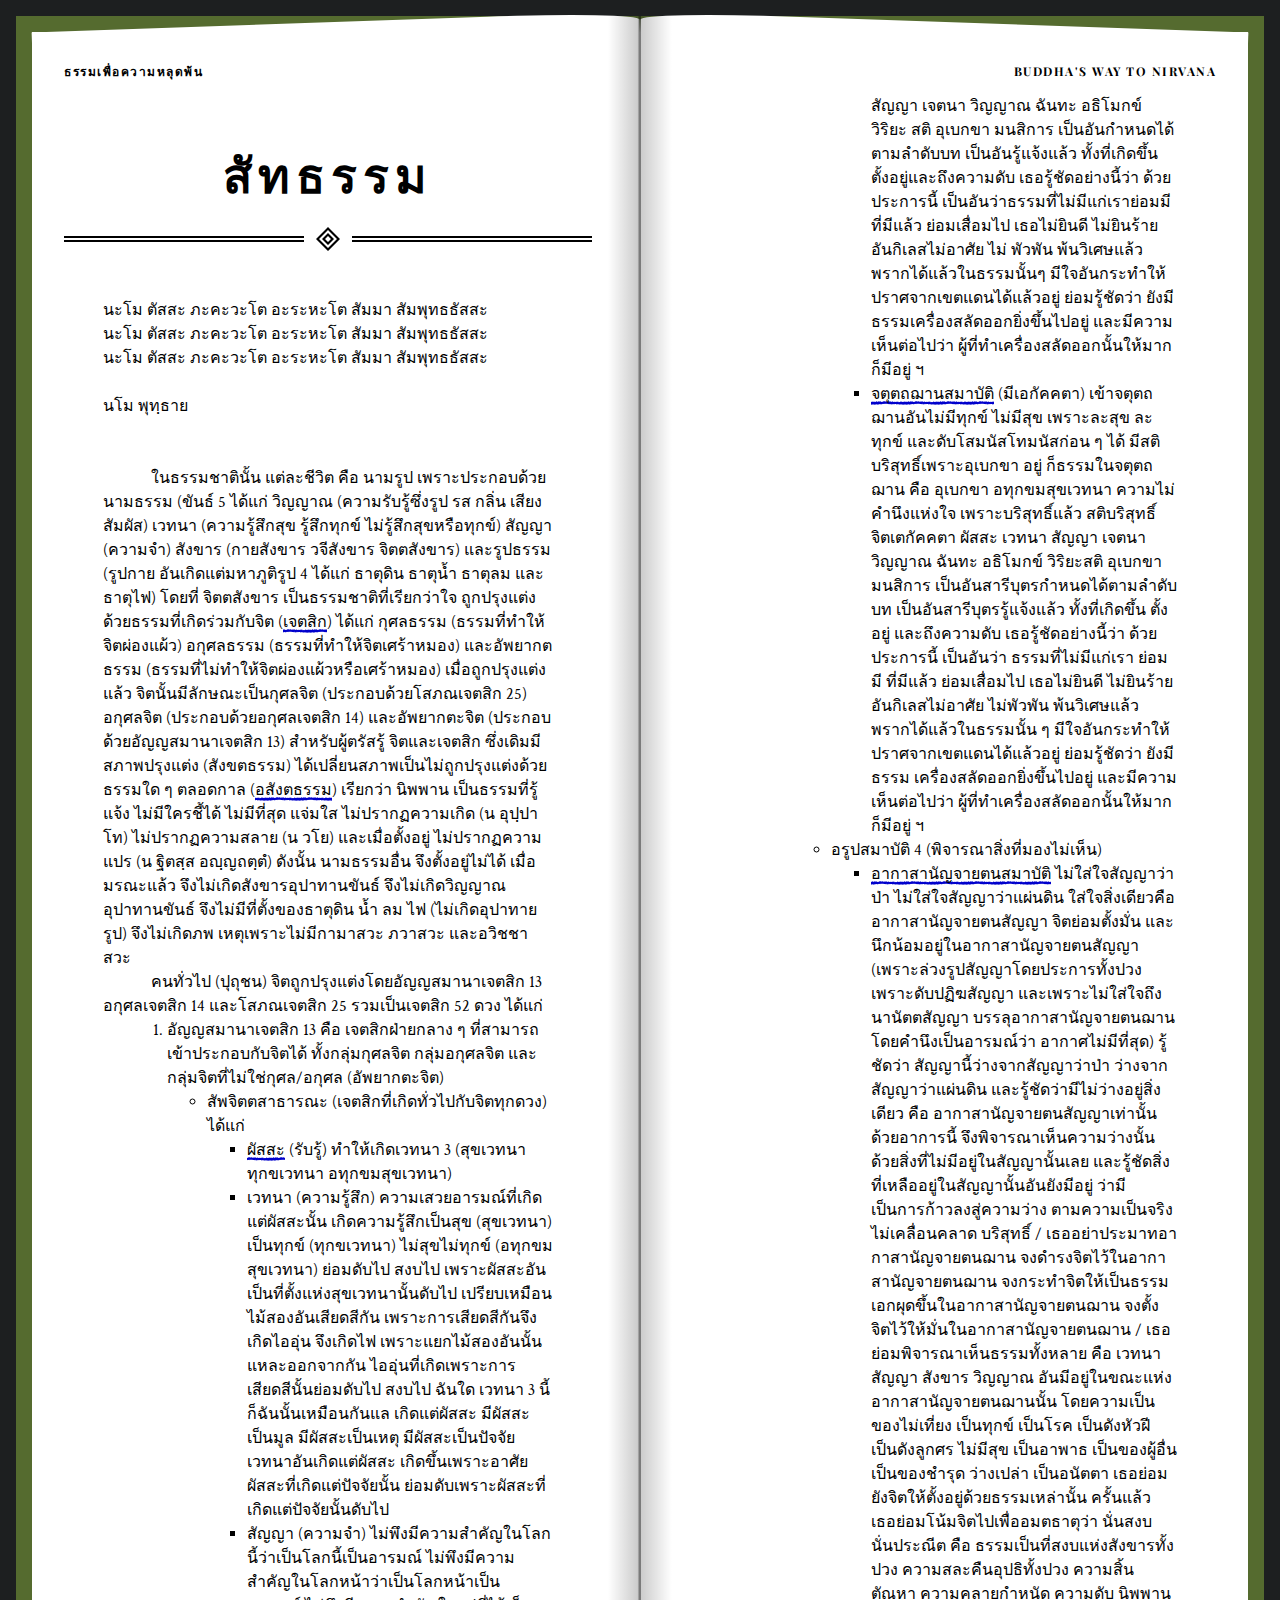
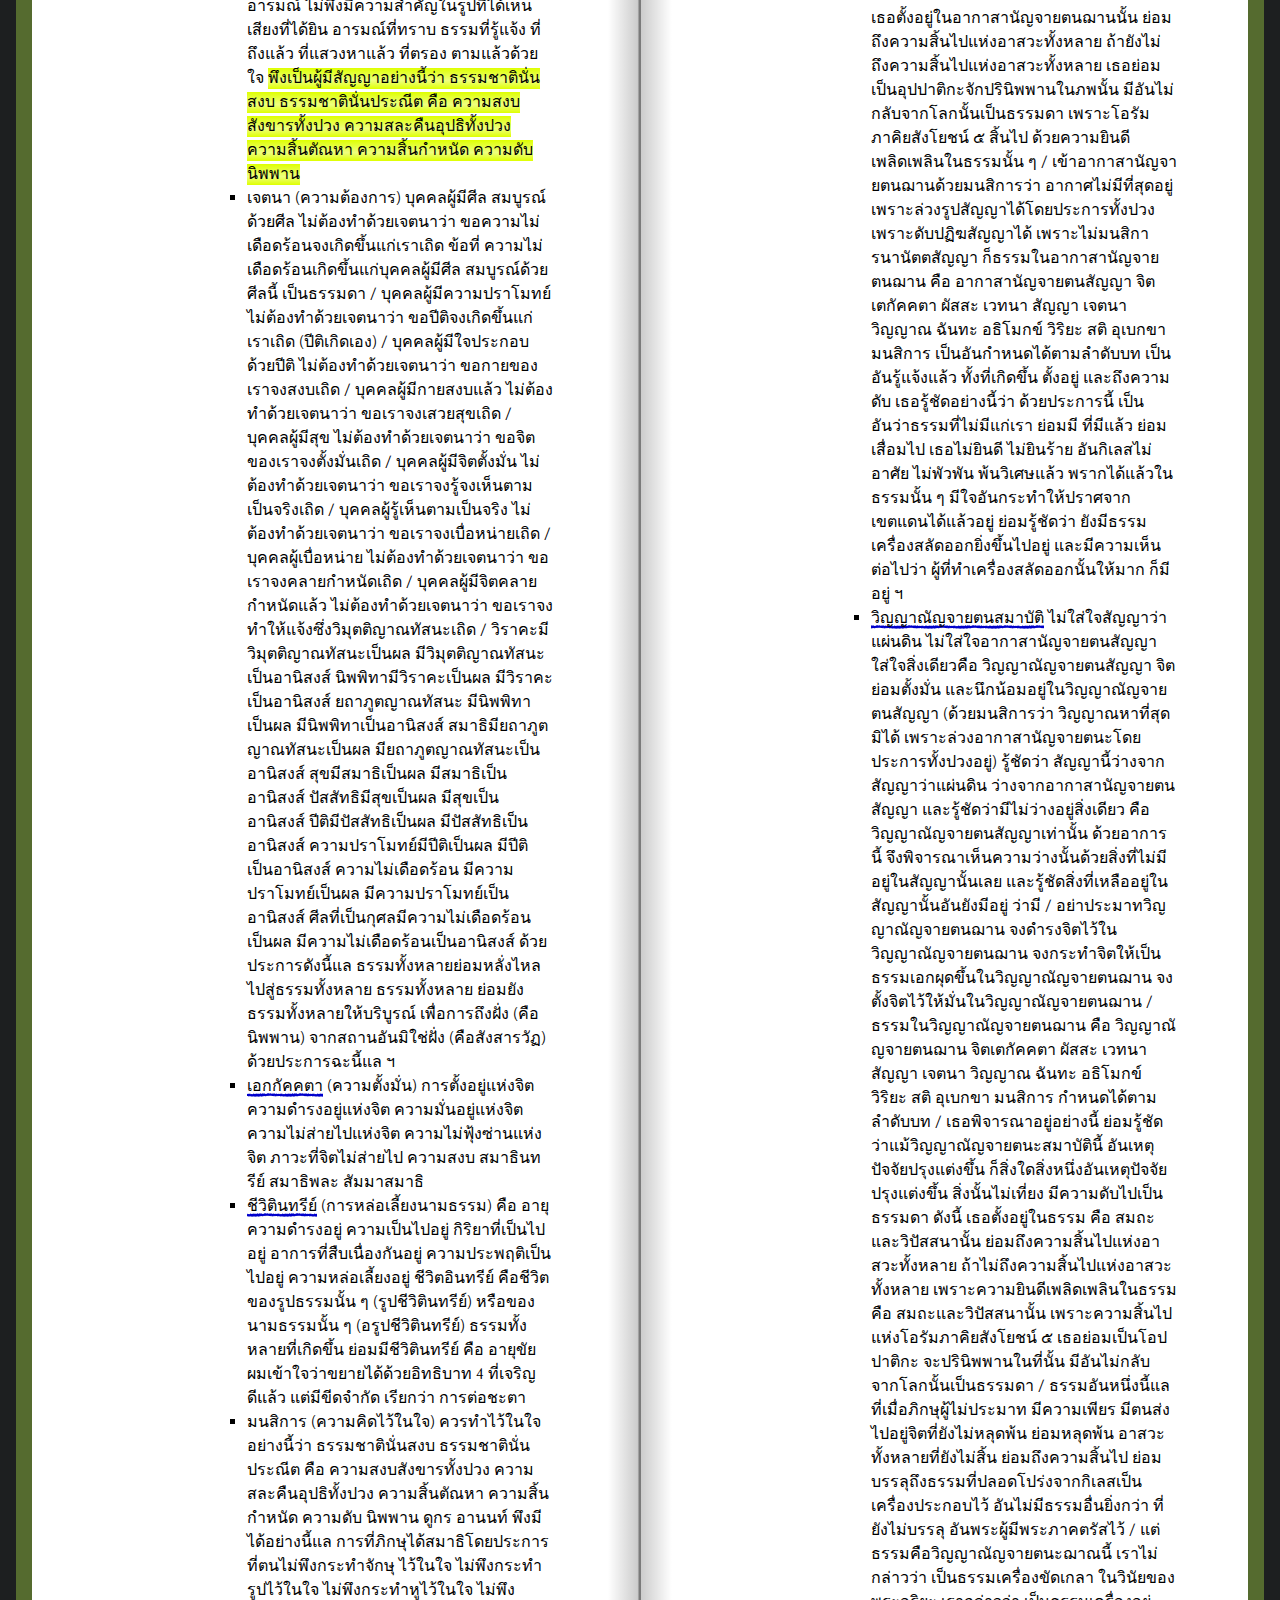
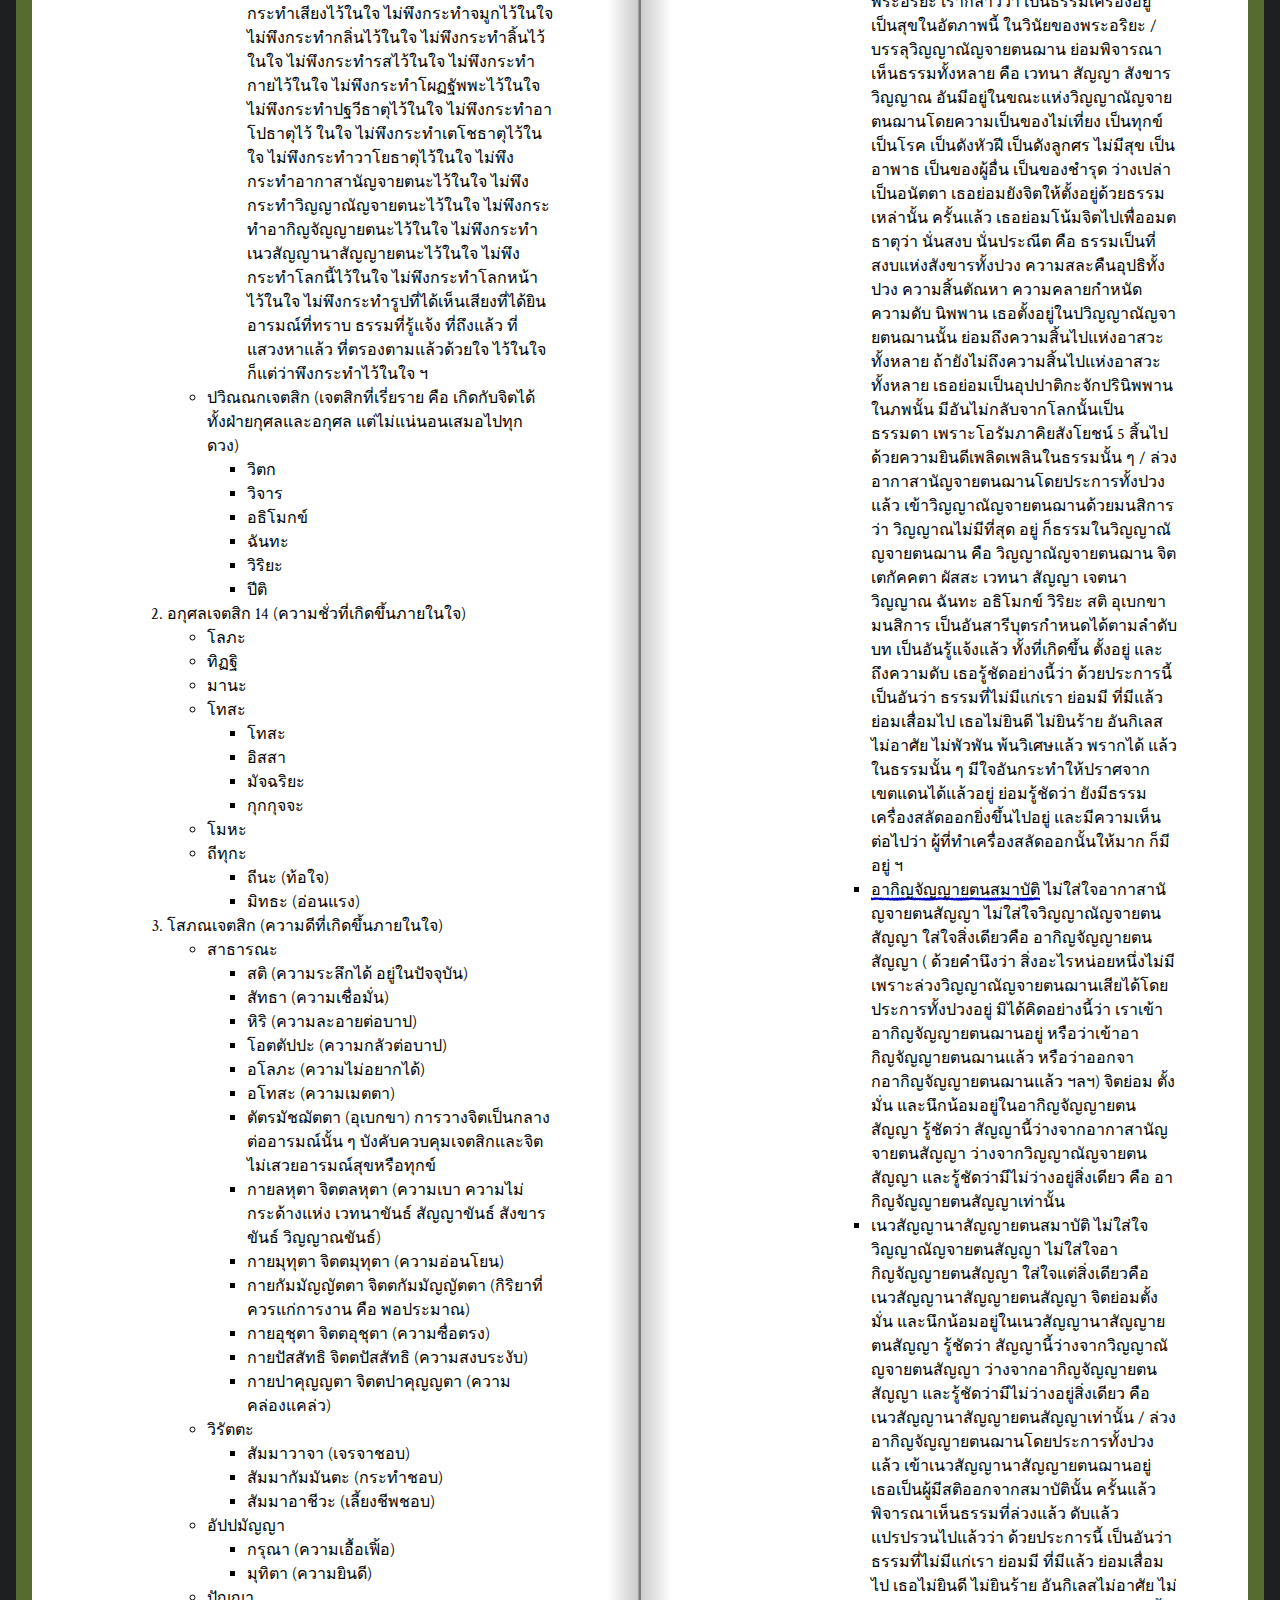
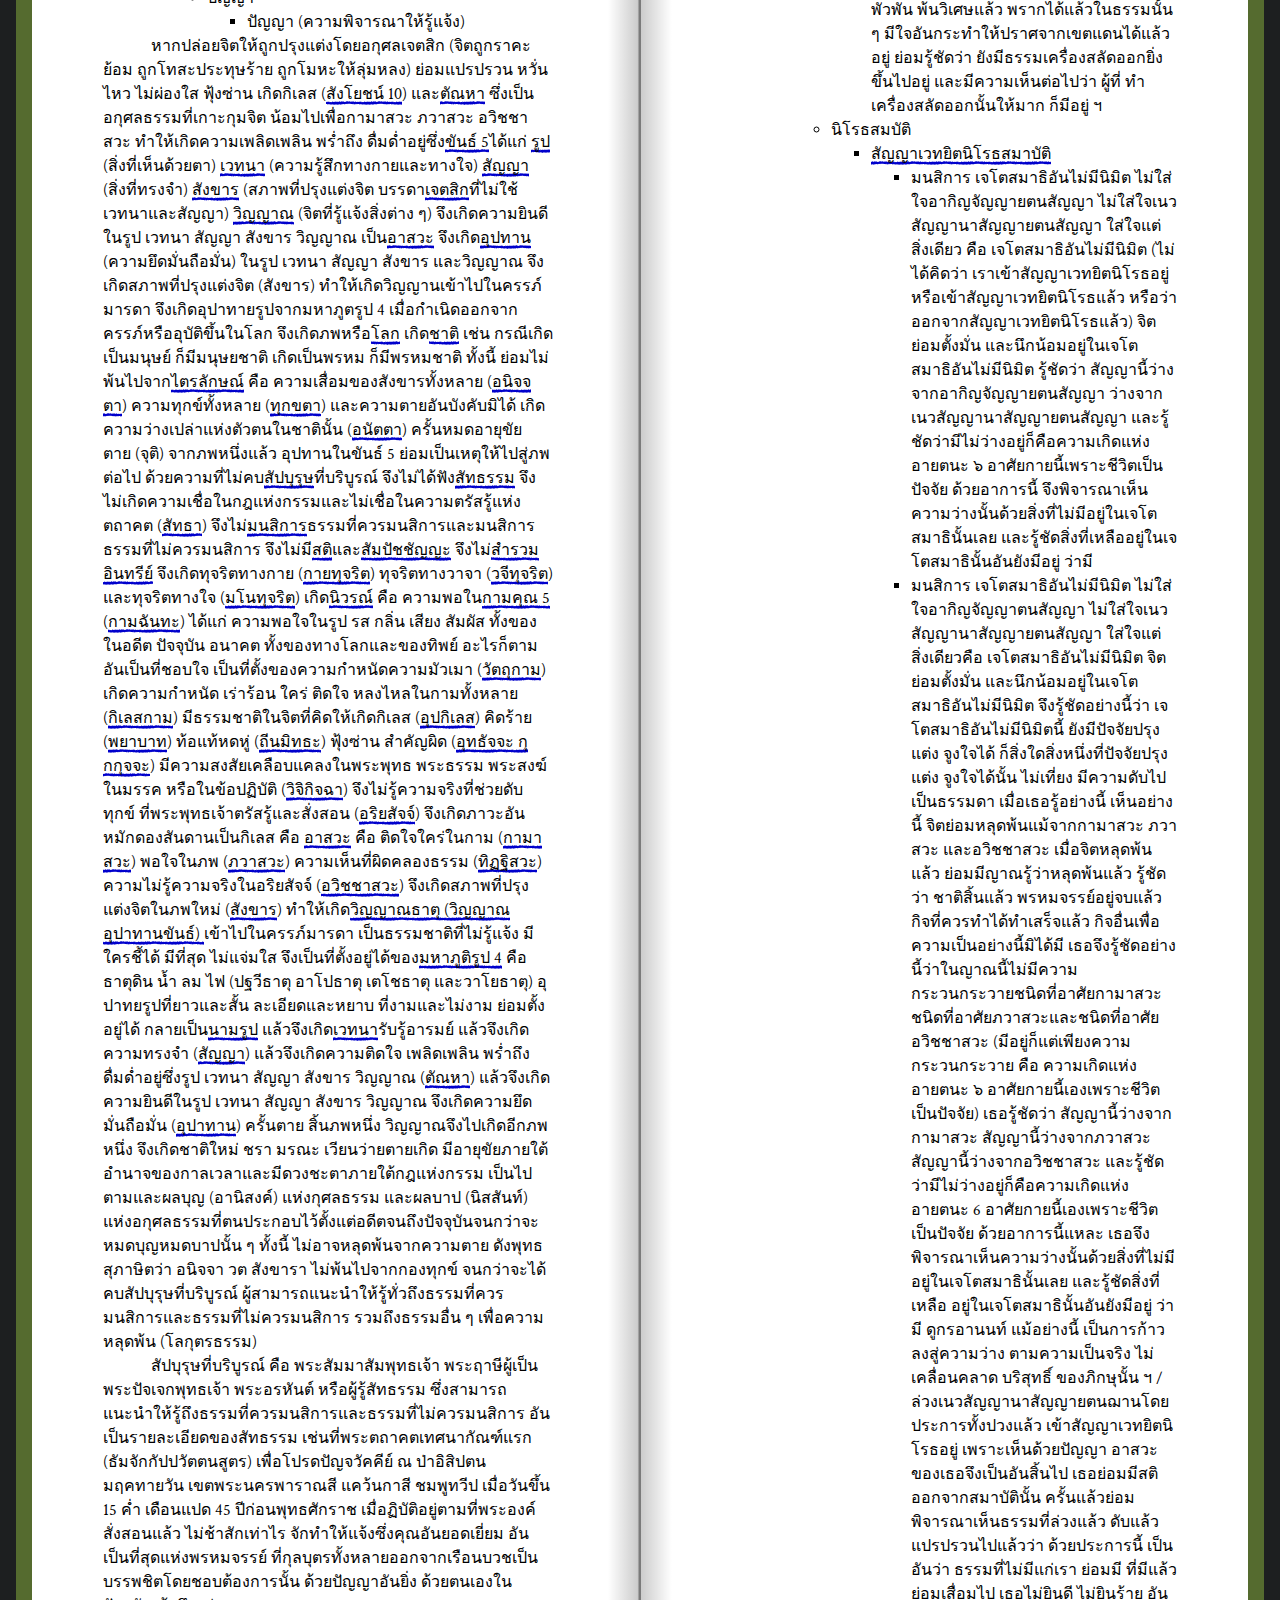
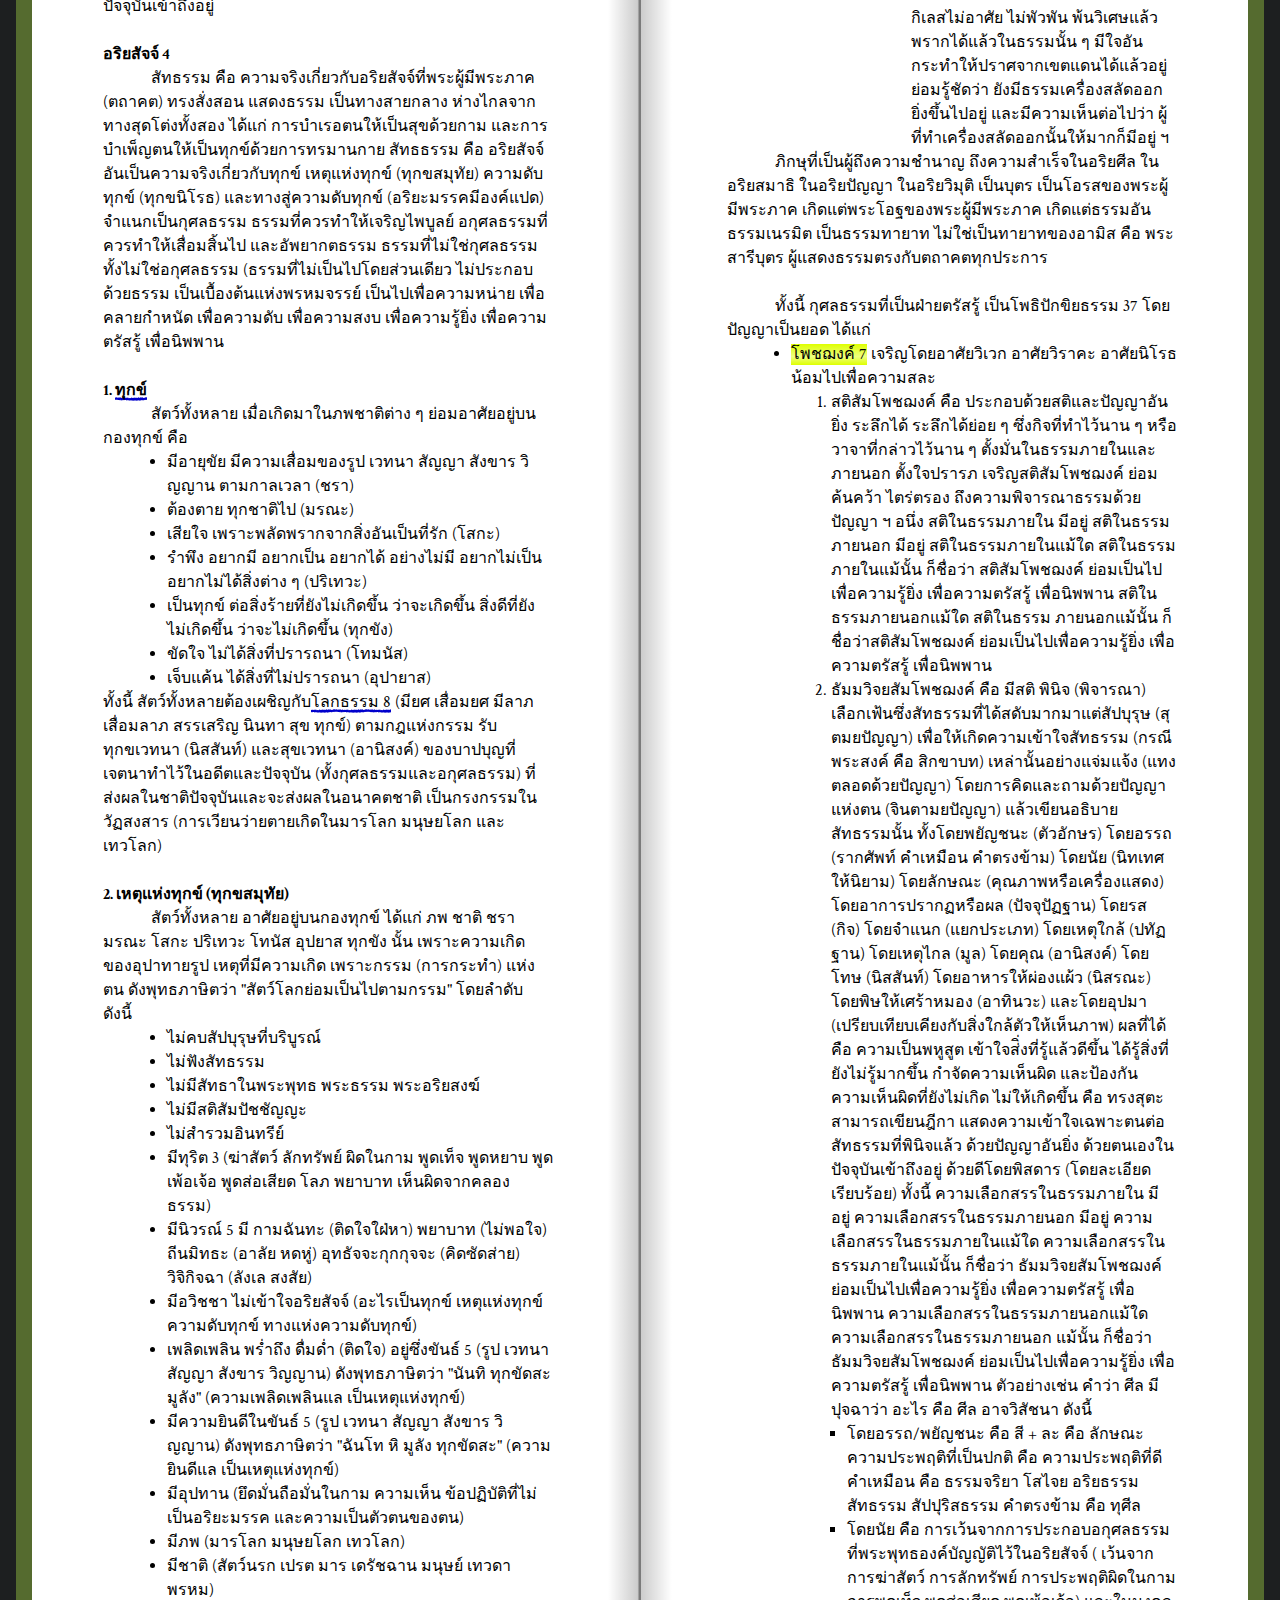
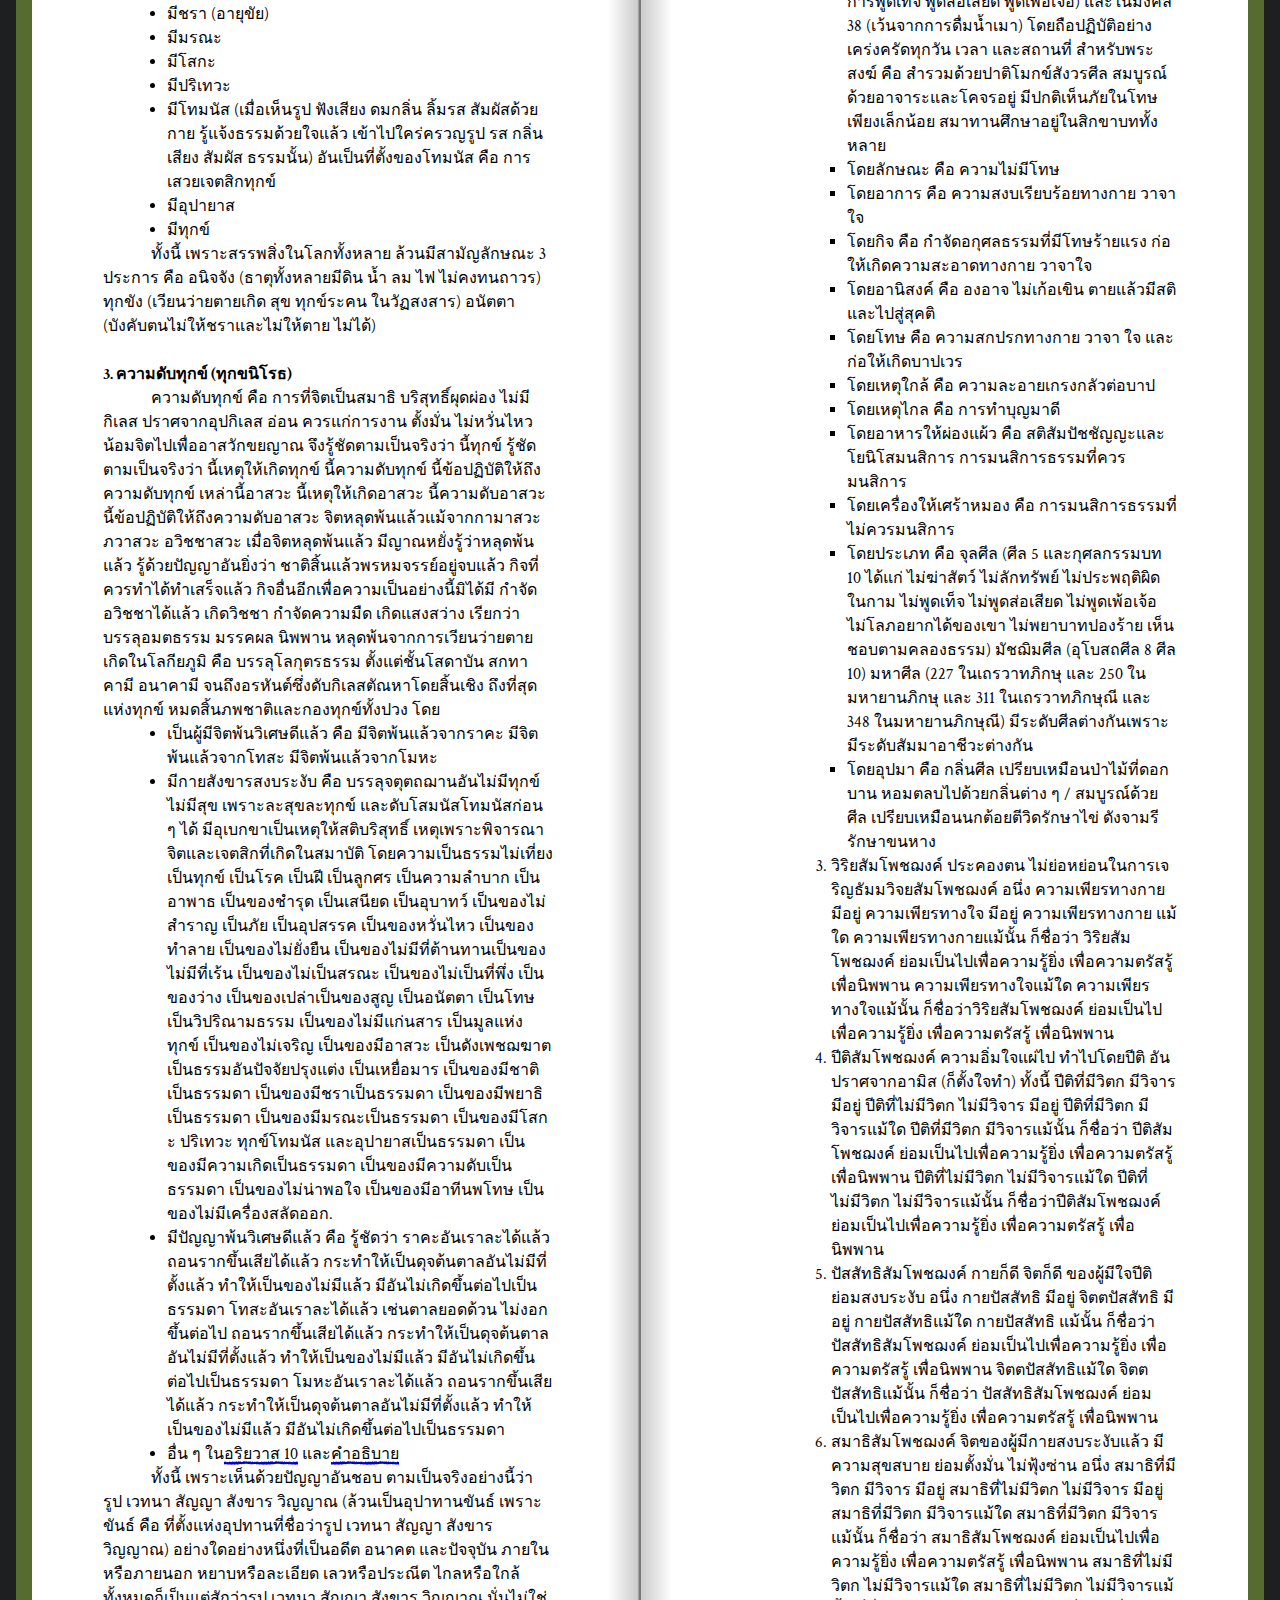
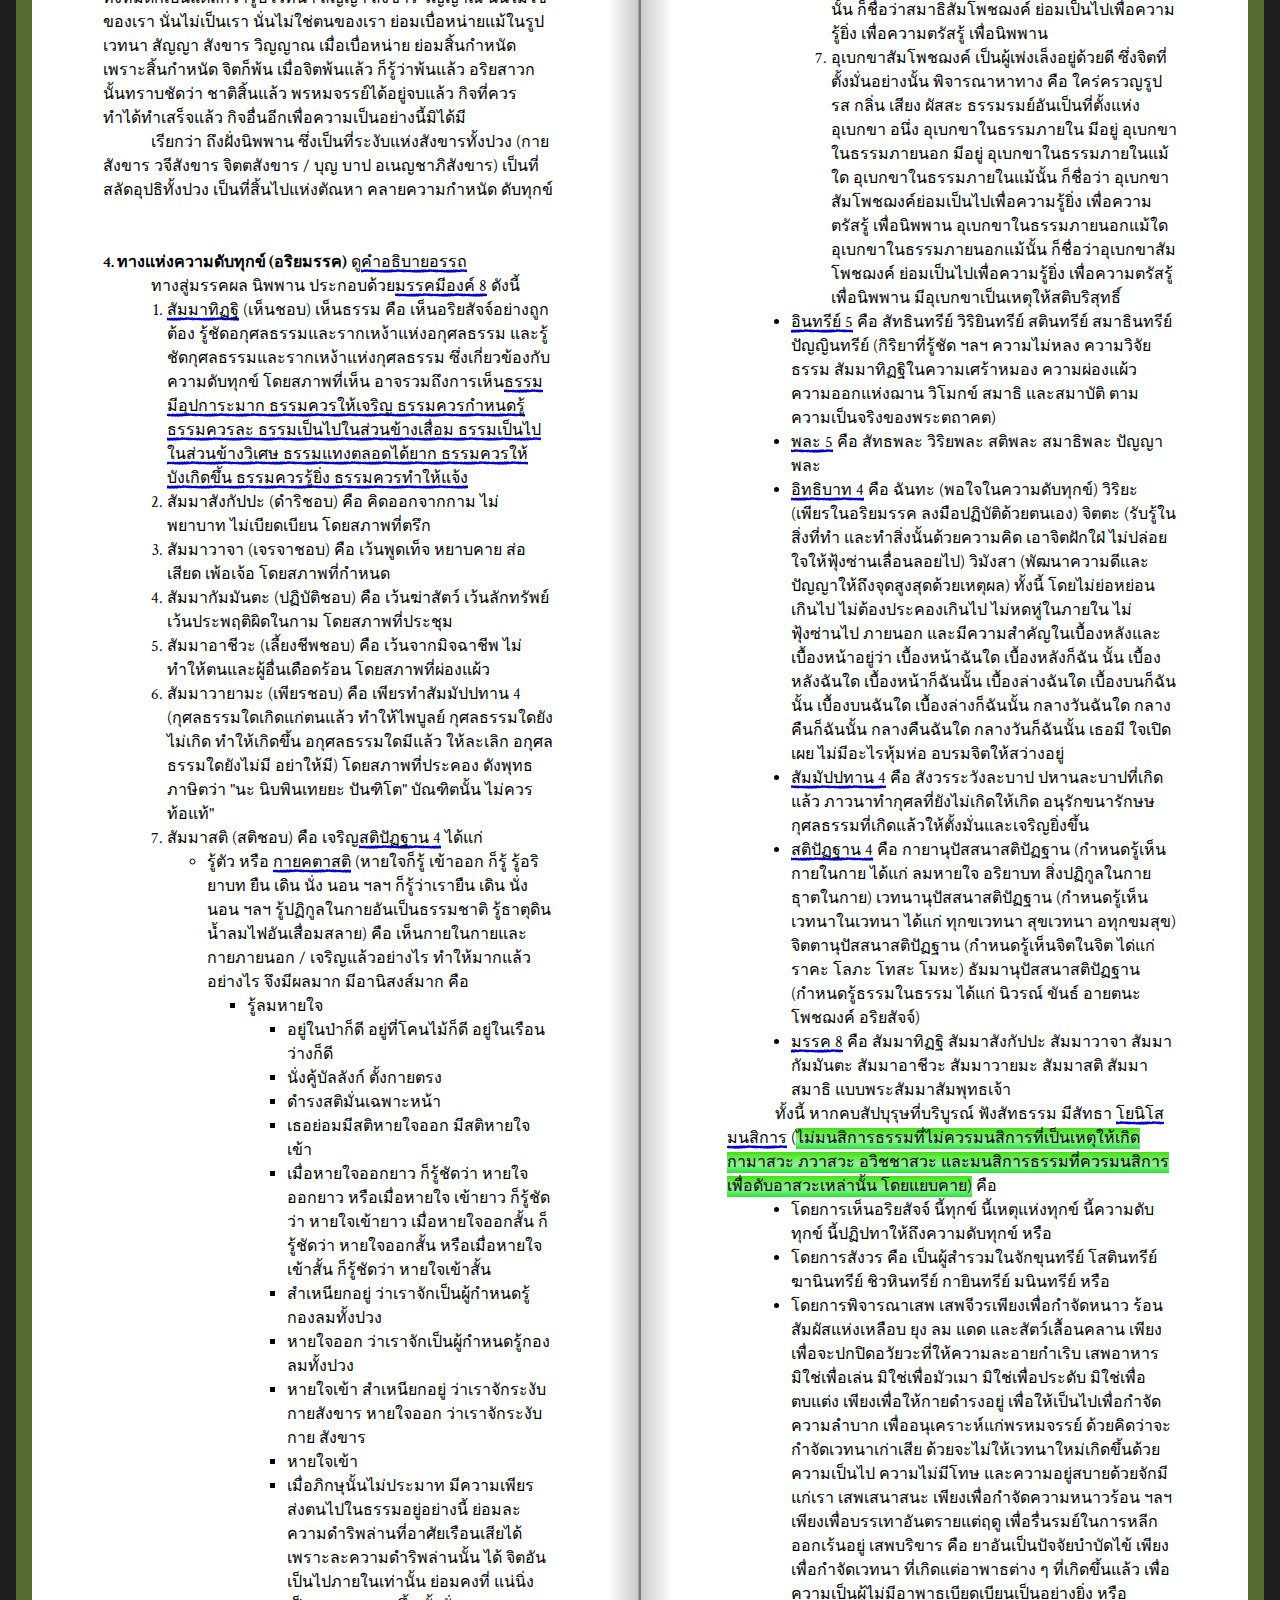
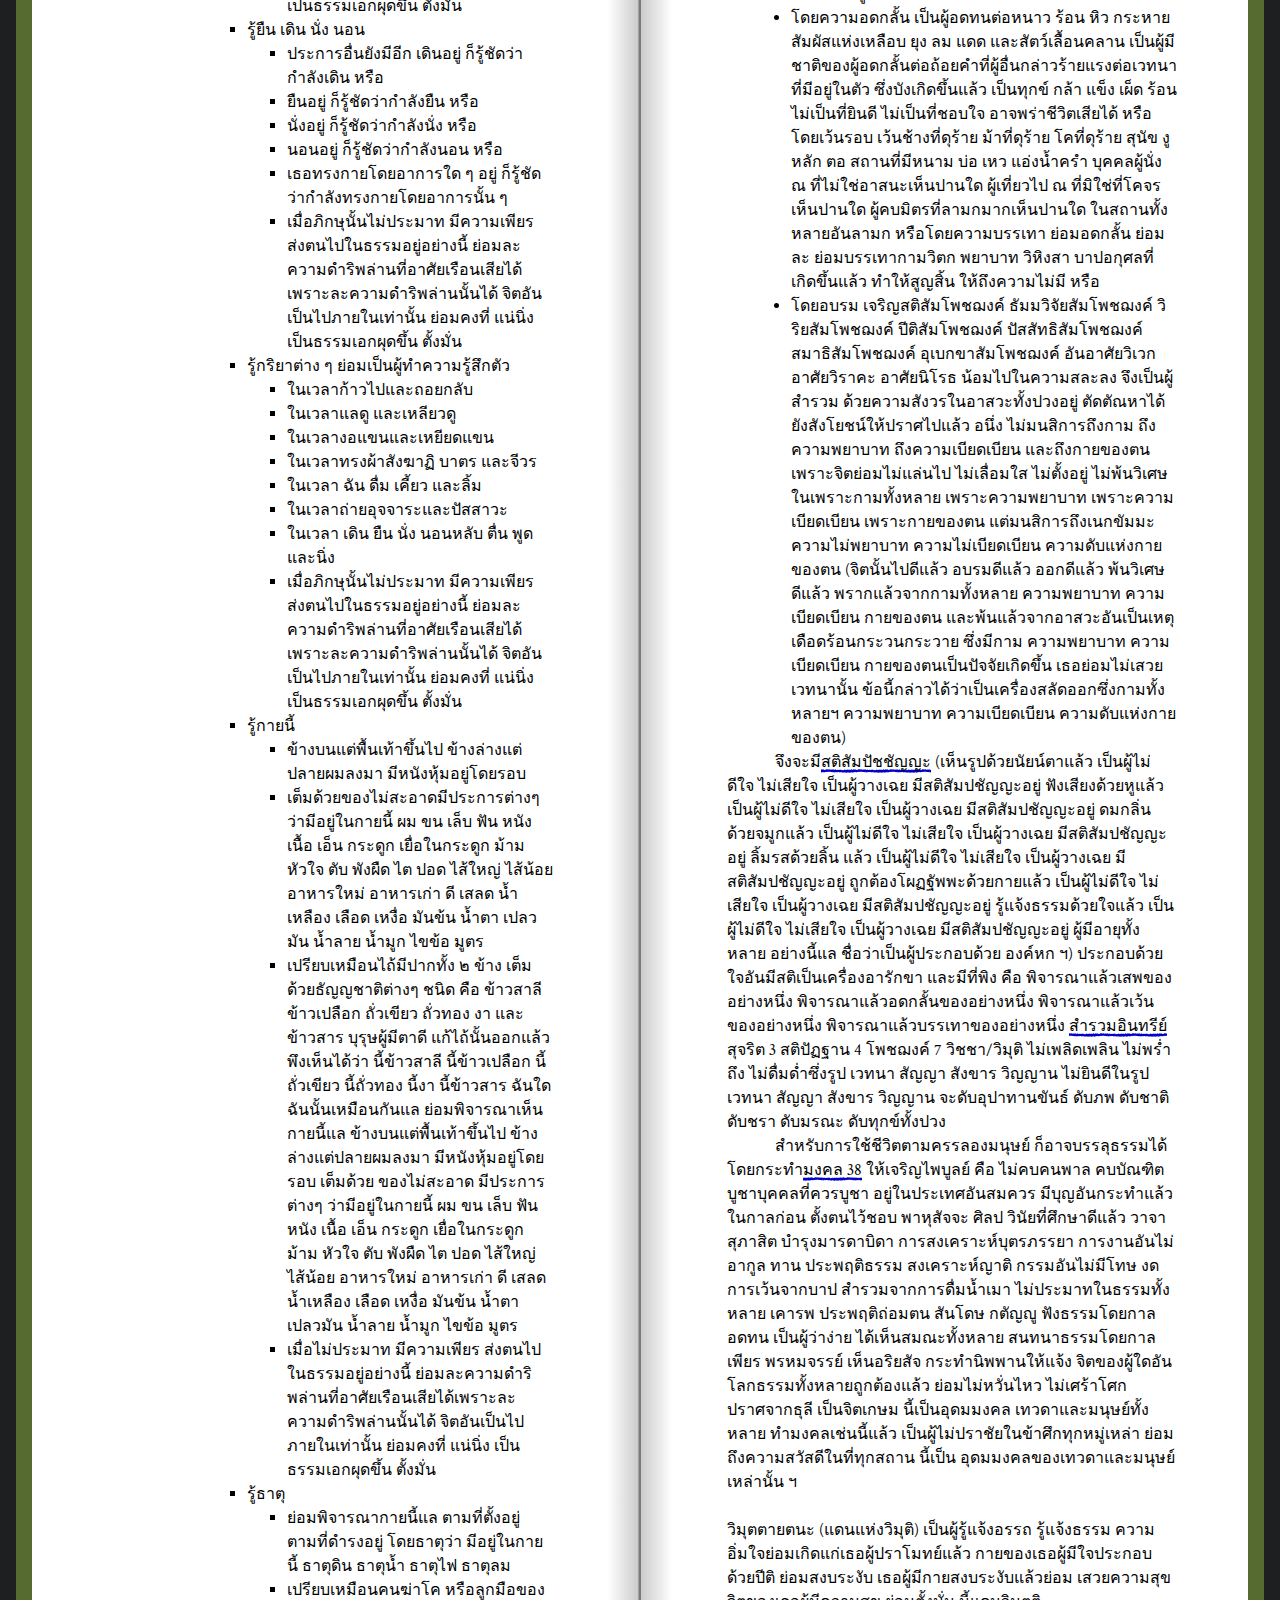
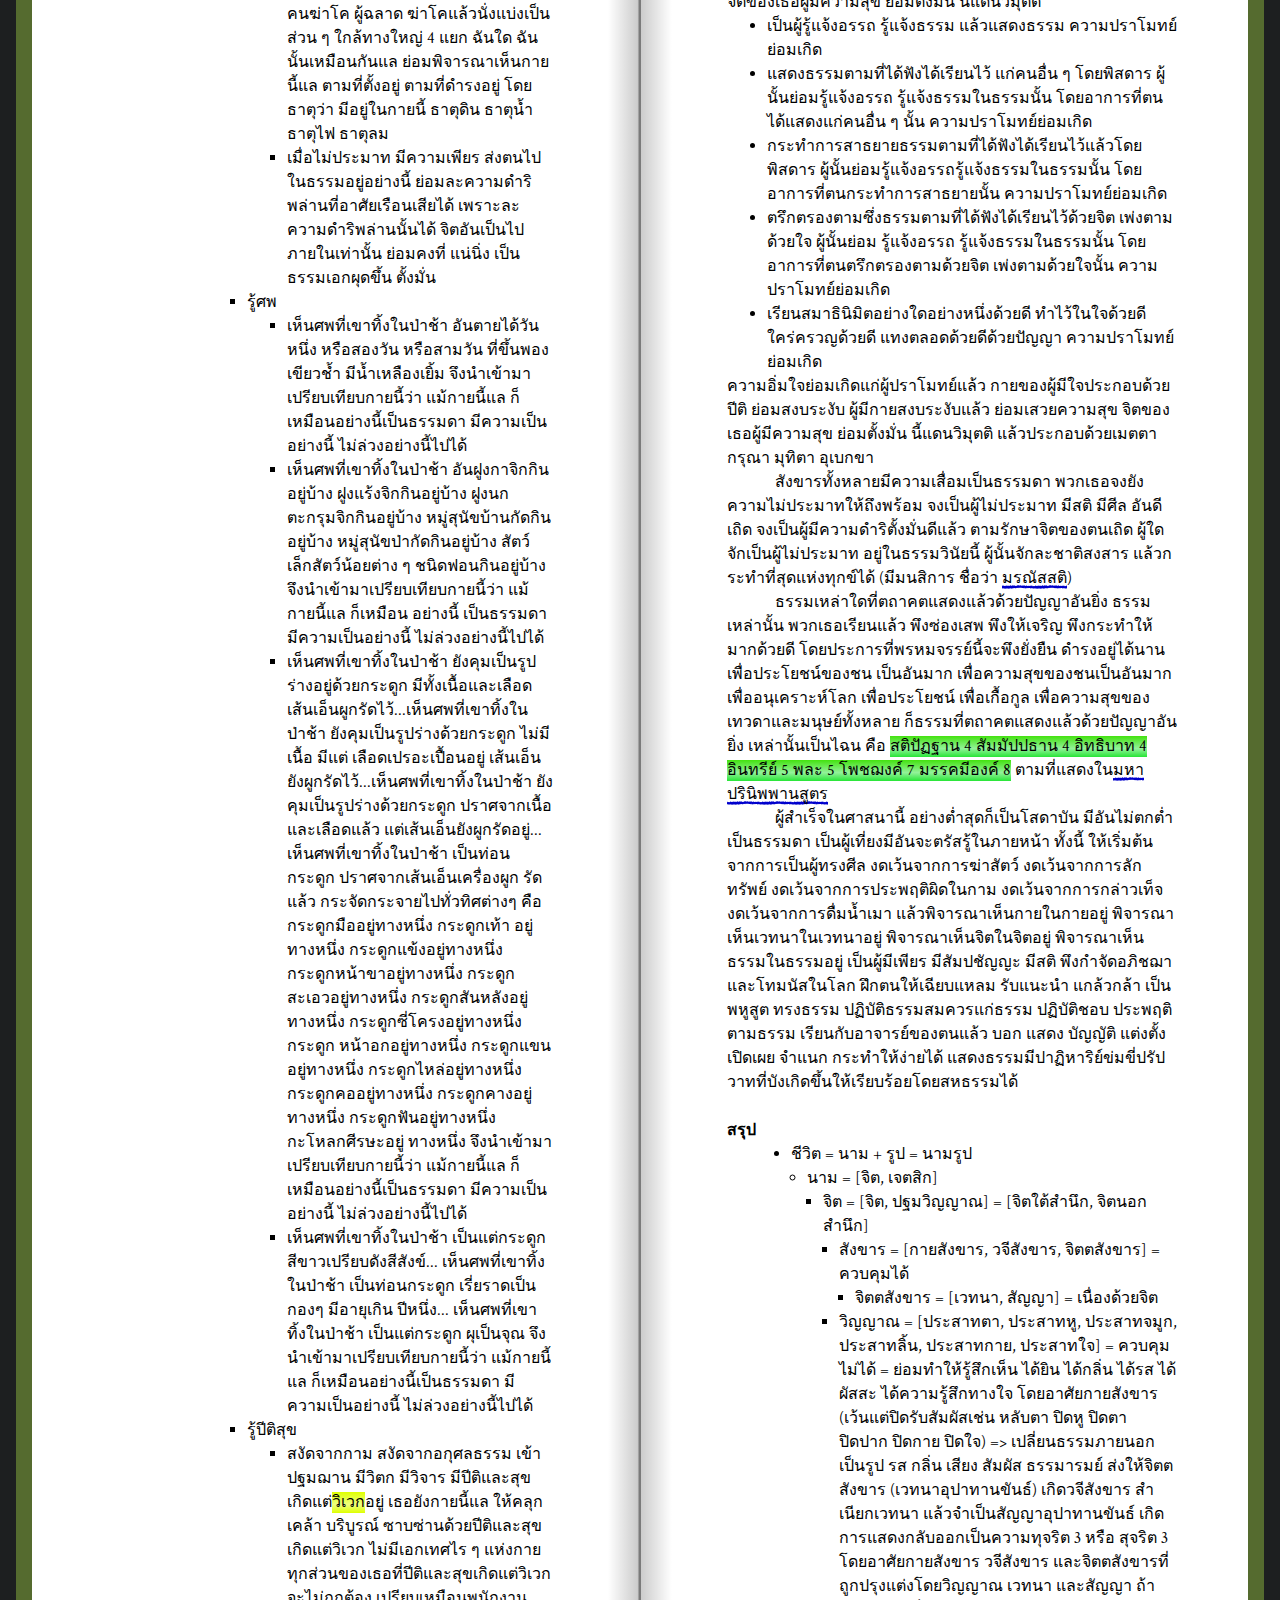
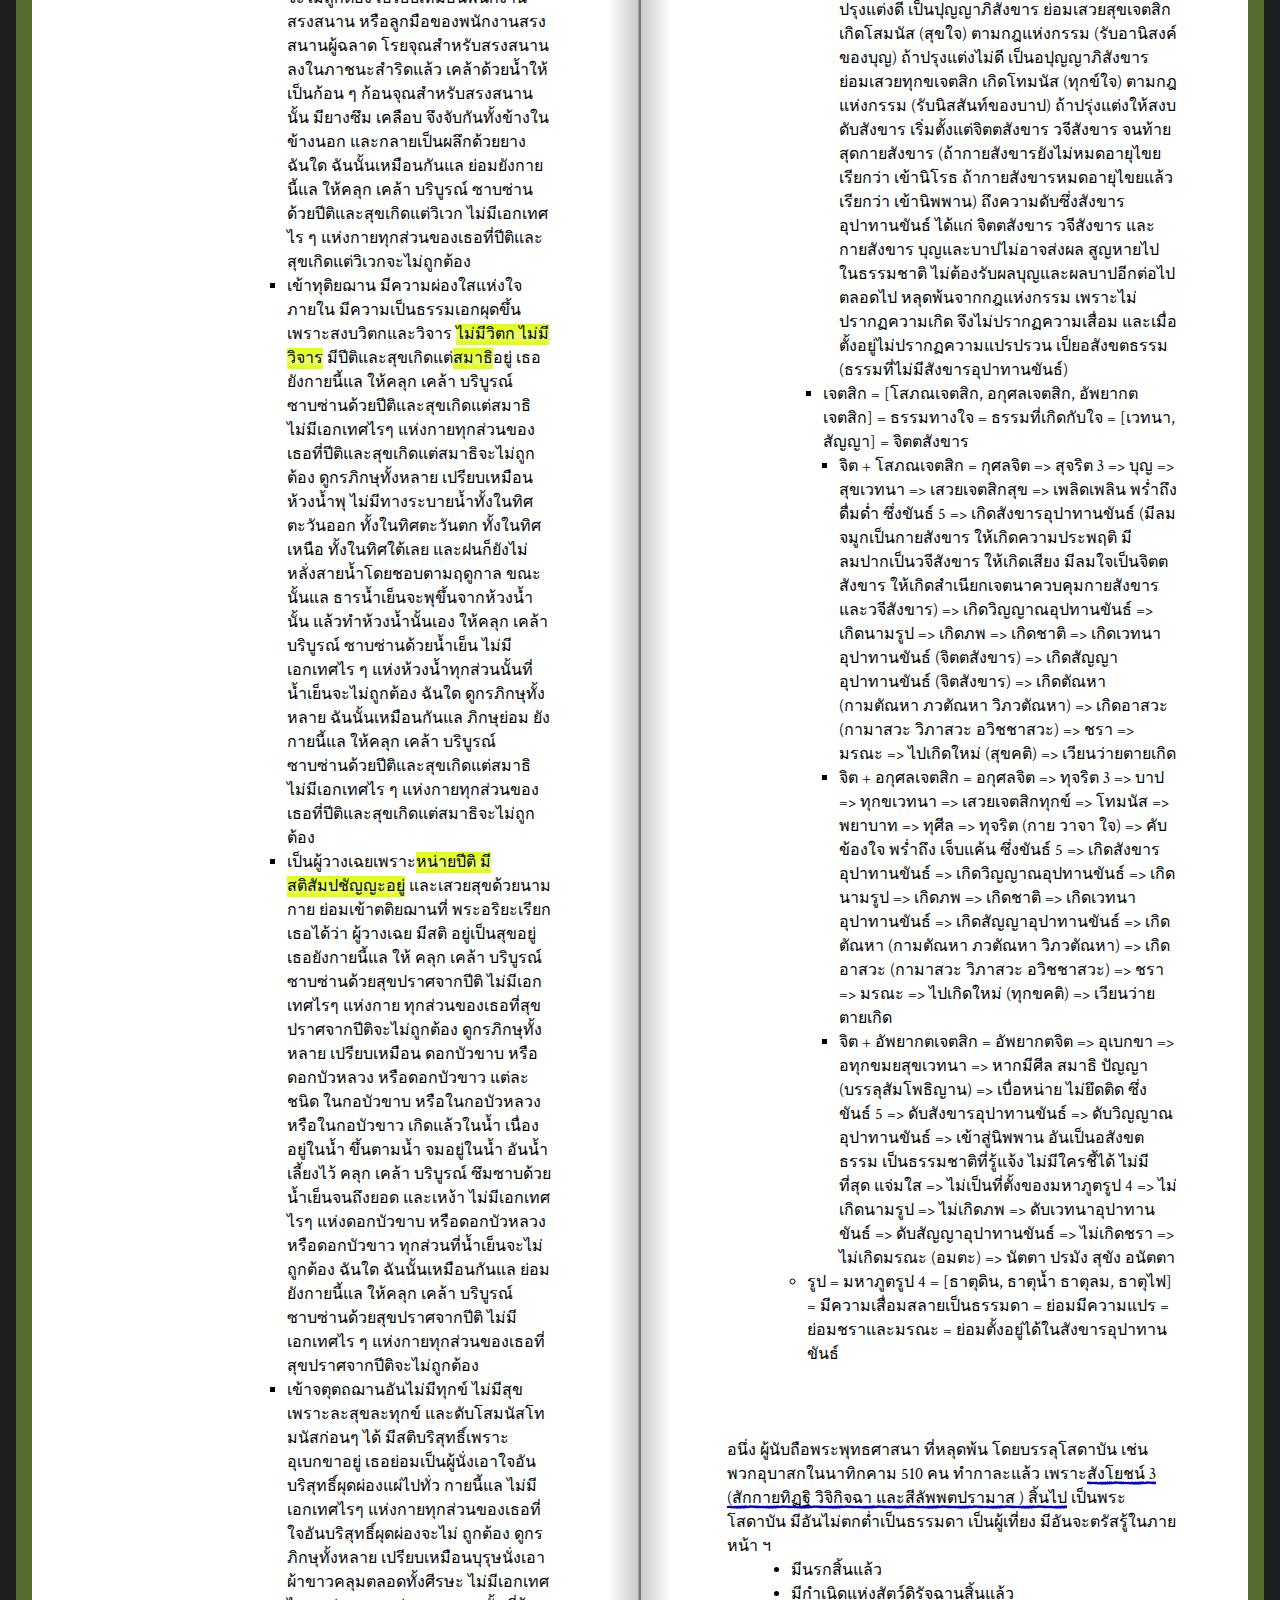
==== commit 595bbe67: "Add files via upload" ====
--- a/nirvana.html
+++ b/nirvana.html
@@ -24,9 +24,6 @@
 นะโม ตัสสะ ภะคะวะโต อะระหะโต สัมมา สัมพุทธธัสสะ<br><br>
 
 นโม  พุทฺธาย<br><br>   
-
-ธัมเม วีมังสติ ปัณฑิตา<br>
-บัณฑิตย่อมพิจารณาธรรม<br>
 
 </dd>
 <br>
@@ -669,7 +666,7 @@
 
 <p>พระตถาคตทรงแสดง<a href="https://84000.org/tipitaka/pitaka_item/r.php?B=13&A=2821&w=%CA%D1%A7%E2%C2%AA%B9%EC">โอรัมภาคิยสังโยชน์ 5</a> ต้องจำไว้ ท่านว่า "จงมนสิการให้ดี"
 
-<p>โอรัมภาคิยสังโยชน์ คือ <a href="https://84000.org/tipitaka/pitaka_item/r.php?B=12&A=9452&w=%CA%D1%A1%A1%D2%C2%B7%D4%AF%B0%D4">สักกายทิฏฐิ</a> (เห็นตามขันธ์ 5 ว่าเป็นตน) วิจิกิจฉา สีลัพพตปรามาส กามฉันทะ พยาบาท ที่พระผู้มีพระภาคทรงแสดงแล้ว [ธรรมเหล่านี้ทำให้สัตว์เวียนว่ายตายเกิด] พระผู้มีพระภาคได้ตรัสว่า ดูกรอานนท์ 
+<p>โอรัมภาคิยสังโยชน์ คือ <a href="https://84000.org/tipitaka/pitaka_item/r.php?B=12&A=9452&w=%CA%D1%A1%A1%D2%C2%B7%D4%AF%B0%D4">สักกายทิฏฐิ</a> วิจิกิจฉา สีลัพพตปรามาส กามฉันทะ พยาบาท ที่พระผู้มีพระภาคทรงแสดงแล้ว [ธรรมเหล่านี้ทำให้สัตว์เวียนว่ายตายเกิด] พระผู้มีพระภาคได้ตรัสว่า ดูกรอานนท์ 
 <ul>
 <li>ปุถุชนในโลกนี้ 
 <ul>
@@ -705,15 +702,16 @@
 นิพพาน ดังนี้. เธอตั้งอยู่ในอากิญจัญญายตนะนั้น ย่อมถึงการสิ้นอาสวะ ถ้าไม่ถึงการสิ้นอาสวะจะเป็นโอปปาติกะ ปรินิพพานในที่นั้น มีอันไม่กลับจากโลกนั้นเป็นธรรมดา เพราะสิ้นโอรัมภาคิยสังโยชน์ 5 เพราะความเพลิดเพลินในธรรม เพราะความยินดีในธรรมนั้นนั่นแล มรรคปฏิปทานี้แล ย่อมเป็นไปเพื่อละโอรัมภาคิยสังโยชน์ 5
 <li>เมื่อเป็นอย่างนั้น เพราะเหตุไร ภิกษุบางพวกในพระศาสนานี้ จึงเป็นเจโตวิมุติ บางพวกเป็นปัญญาวิมุติเล่า ในเรื่องนี้ พระตถาคตกล่าวความต่างกันแห่งอินทรีย์ ของภิกษุเหล่านั้น
 
-<p><a href="https://84000.org/tipitaka/pitaka_item/r.php?B=12&A=9452&w=%CA%D1%A1%A1%D2%C2%B7%D4%AF%B0%D4">สักกายทิฏฐิ</a>มีได้ เพราะปุถุชนในโลกนี้ ผู้ยังมิได้สดับ เป็นผู้ไม่ได้เห็นพระอริยเจ้า ไม่ฉลาดในอริยธรรม ไม่ได้รับแนะนำในอริยธรรม เป็นผู้ไม่ได้เห็นสัตบุรุษ ไม่ฉลาดในสัปปุริสธรรมไม่ได้รับแนะนำในสัปปุริสธรรม 
-<p>
-<ul>
-<li>ย่อมตามเห็นรูป โดยความเป็นตนบ้าง ตามเห็นตนว่ามีรูปบ้าง ตามเห็นรูปในตนบ้าง ตามเห็นตนในรูปบ้าง 
-<li>ย่อมตามเห็นเวทนา ... 
-<li>ย่อมตามเห็นสัญญา ... 
-<li>ย่อมตามเห็นสังขารทั้งหลาย ... 
-<li>ย่อมตามเห็นวิญญาณ โดยความเป็นตนบ้าง ตามเห็นตนว่ามีวิญญาณบ้าง ตามเห็นวิญญาณในตนบ้าง ตามเห็นตนในวิญญาณบ้าง อย่างนี้แล
-</ul>
+<p><a href="https://84000.org/tipitaka/pitaka_item/r.php?B=12&A=9452&w=%CA%D1%A1%A1%D2%C2%B7%D4%AF%B0%D4"><mark>สักกายทิฏฐิ</mark></a>มีได้เพราะ ปถุชนในโลกนี้ ผู้ไร้การศึกษา ไม่ได้เห็นพระอริยเจ้า ไม่ฉลาดในธรรมของพระอริยเจ้า
+ไม่ได้ฝึกฝนในธรรมของพระอริยเจ้า ไม่ได้เห็นสัตบุรุษไม่ฉลาดในธรรมของสัตบุรุษ ไม่ได้ฝึกฝน
+ในธรรมของสัตบุรุษ ย่อมเห็นรูปเป็นตน หรือเห็นตนมีรูป เห็นรูปในตน เห็นตนในรูป
+ย่อมเห็นเวทนาเป็นตน หรือเห็นตนมีเวทนา เห็นเวทนาในตน เห็นตนในเวทนา ย่อมเห็น
+สัญญาเป็นตน หรือเห็นตนมีสัญญา เห็นสัญญาในตน เห็นตนในสัญญา ย่อมเห็นสังขารเป็น-
+*ตน หรือเห็นตนมีสังขาร เห็นสังขารในตน เห็นตนในสังขาร ย่อมเห็นวิญญาณเป็นตน หรือ
+เห็นตนมีวิญญาณ เห็นวิญญาณในตน เห็นตนในวิญญาณ ทิฏฐิ ความเห็นไปข้างทิฏฐิ ป่าชัฏ
+คือทิฏฐิ กันดารคือทิฏฐิ <a href="https://84000.org/tipitaka/pitaka_item/r.php?B=34&A=5833&w=%B5%BB%C3%D2%C1%D2%CA">ความเห็นเป็นข้าศึกต่อสัมมาทิฏฐิ</a> ความผันแปรแห่งทิฏฐิ สัญโญชน์
+คือทิฏฐิ ความยึดถือ ความยึดมั่น ความตั้งมั่น ความถือผิด ทางชั่ว ทางผิด ภาวะที่ผิด ลัทธิ
+เป็นบ่อเกิดแห่งความพินาศ การถือโดยวิปลาส มีลักษณะเช่นว่านี้ อันใด นี้เรียกว่า สักกายทิฏฐิ
 </p>
 <p>ทางละ คือ อริยสาวกในธรรมวินัยนี้ ผู้ได้สดับแล้ว เป็นผู้ได้เห็นพระอริยเจ้า ฉลาดในอริยธรรม ได้รับแนะนำแล้วเป็นอย่างดีในอริยธรรม เป็นผู้ได้เห็นสัตบุรุษ ฉลาดใน
 สัปปุริสธรรม ได้รับแนะนำแล้วเป็นอย่างดีในสัปปุริสธรรม ย่อมไม่เห็นรูป โดยความเป็นตน
@@ -735,17 +733,62 @@
 ปัญญาพละ ปัญญาเหมือนศาตรา ปัญญาเหมือนปราสาท ความสว่างคือปัญญา แสงสว่างคือปัญญา
 ปัญญาเหมือนประทีป ปัญญาเหมือนดวงแก้ว ความไม่หลง ความวิจัย สัมมาทิฏฐิ ธรรมวิจัยสัมโพชฌงค์ อันเป็นองค์แห่งมรรค นับเนื่องในมรรค 
 </dd>
-
-<p><a href="https://84000.org/tipitaka/pitaka_item/r.php?B=34&A=5833&w=%CA%D1%A1%A1%D2%C2%B7%D4%AF%B0%D4">วิจิกิจฉา</a> คือ เป็นปุถุชนเคลือบแคลงสงสัยในพระศาสดา ในพระธรรม ในพระสงฆ์ ในสิกขา ในส่วน
-อดีต ในส่วนอนาคต ทั้งในส่วนอดีตและส่วนอนาคต ในปฏิจจสมุปปาทธรรมที่ว่า เพราะธรรม
-นี้เป็นปัจจัยธรรมนี้จึงเกิดขึ้น การเคลือบแคลง กิริยาที่เคลือบแคลง ความเคลือบแคลง ความ
-คิดเห็นไปต่าง ๆ นานา ความตัดสินอารมณ์ไม่ได้ ความเห็นเป็นสองแง่ ความเห็นเหมือนทาง
-แพร่ง ความสงสัย ความไม่สามารถจะถือเอาโดยส่วนเดียวได้ ความคิดส่ายไป ความคิดพร่าไป
-ความไม่สามารถจะหยั่งลงถือเอาเป็นยุติได้ ความกระด้างแห่งจิต ความลังเลใจ อันใด
-นี้เรียกว่า วิจิกิจฉา / ตรงข้ามกับมีสัทธินทรีย์ คือ ศรัทธา กิริยาที่เชื่อ ความปลงใจเชื่อ ความเลื่อมใสยิ่ง ศรัทธา อินทรีย์คือศรัทธา
-สัทธาพละ 
-
-<p><a href="https://84000.org/tipitaka/pitaka_item/r.php?B=34&A=5833&w=%CA%D1%A1%A1%D2%C2%B7%D4%AF%B0%D4">สีลัพพตปรามาส</a> คือ ความเห็นว่า ความบริสุทธิ์ย่อมมีได้ด้วยศีล ด้วยพรต ด้วยศีลพรตของสมณพราหมณ์ ในภาย<mark>นอกแต่ศาสนานี้</mark> ดังนี้ ทิฏฐิ ความเห็นไปข้างทิฏฐิ ป่าชัฏคือทิฏฐิ กันดารคือทิฏฐิความเห็นเป็นข้าศึกต่อสัมมาทิฏฐิ ความผันแปรแห่งทิฏฐิ สัญโญชน์คือทิฏฐิ ความยึดถือ ความยึดมั่น ความตั้งมั่น ความถือผิด ทางชั่ว ทางผิด ภาวะที่ผิด ลัทธิเป็นบ่อเกิดแห่งความพินาศ การถือโดยวิปลาส อันมีลักษณะเช่นว่านี้ อันใด นี้เรียกว่า สีลัพพตปรามาส 
+<p>อีกนัยหนึ่ง คือ เมื่อบุคคล
+<ul>
+<li>รู้เห็นจักษุแลโดยความเป็นทุกข์ จึงจะละสักกายทิฐิได้ รู้เห็นรูปโดยความเป็นทุกข์
+จึงจะละสักกายทิฐิได้ 
+<li>รู้เห็นจักษุวิญญาณโดยความเป็นทุกข์ จึงจะละสักกายทิฐิ
+ได้ รู้เห็นจักษุสัมผัสโดยความเป็นทุกข์ จึงจะละสักกายทิฐิได้ 
+<li>รู้เห็นแม้สุขเวทนา ทุกขเวทนา หรืออทุกขมสุขเวทนาที่เกิดขึ้นเพราะจักษุสัมผัสเป็นปัจจัย
+โดยความเป็นทุกข์ จึงจะละสักกายทิฐิได้ 
+<li>บุคคลรู้เห็นหู ... รู้เห็นจมูก... รู้เห็นลิ้น... รู้เห็นกาย... รู้เห็นใจโดยความเป็นทุกข์ จึงจะละสักกายทิฐิได้ 
+<li>รู้เห็นธรรมารมณ์โดยความเป็นทุกข์ จึงจะละสักกายทิฐิได้ รู้เห็นมโนวิญญาณโดยความเป็นทุกข์ จึงจะละสักกายทิฐิได้ รู้เห็นมโนสัมผัสโดยความเป็นทุกข์ จึงจะละสักกายทิฐิได้ 
+<li>รู้เห็นแม้สุขเวทนา ทุกขเวทนา หรืออทุกขมสุขเวทนาที่เกิดขึ้น เพราะมโนสัมผัสเป็นปัจจัย โดยความเป็นทุกข์ จึงจะละสักกายทิฐิได้ 
+<li><a href="https://84000.org/tipitaka/read/r.php?B=18&A=3859">เมื่อบุคคลรู้อยู่อย่างนี้ เห็นอยู่อย่างนี้แล จึงจะละสักกายทิฐิได้</a> ฯ
+</ul>
+
+<p>กล่าวโดยละเอียด คือ <a href="https://84000.org/tipitaka/pitaka_item/r.php?B=16&A=2855&w=%E2%B4%C2%A4%C7%D2%C1%E0%BB%E7%B9%B7%D8%A1%A2%EC">สมณะหรือพราหมณ์เหล่าใดเหล่าหนึ่งในอดีตกาล/ในอนาคตกาล/ในปัจจุบันกาล</a> เห็นอารมณ์อันเป็นที่รักเป็นที่ชื่นใจในโลกนั้น 
+<ul>
+<li>โดยความเป็นของไม่เที่ยง 
+<li>โดยความเป็นทุกข์ 
+<li>โดยความเป็นสภาพมิใช่ตัวตน 
+<li>โดยความเป็นโรค
+<li>โดยความเป็นภัยแล้ว 
+</ul>
+<p>สมณะหรือพราหมณ์เหล่านั้นชื่อว่าละตัณหาได้แล้ว 
+<ul>
+<li>สมณะหรือพราหมณ์เหล่าใด ละตัณหาได้แล้ว สมณะหรือพราหมณ์เหล่านั้นชื่อว่าละอุปธิเสียได้ 
+<li>สมณะหรือพราหมณ์เหล่าใดละอุปธิได้แล้ว สมณะหรือพราหมณ์เหล่านั้นชื่อว่าละทุกข์เสียได้ 
+<li>สมณะหรือพราหมณ์เหล่าใดละทุกข์ได้แล้ว สมณะหรือพราหมณ์เหล่านั้นชื่อว่าพ้นแล้วจากชาติ ชรา มรณะ โสกะ ปริเทวะ ทุกข์
+โทมนัสและอุปายาสได้ 
+<li>เรากล่าวว่า สมณะหรือพราหมณ์เหล่านั้นพ้นแล้วจากทุกข์ได้ 
+</p>
+<p><a href="https://84000.org/tipitaka/pitaka_item/r.php?B=21&A=1410&w=%E2%B4%C2%A4%C7%D2%C1%E0%BB%E7%B9%B7%D8%A1%A2%EC">ผู้มีปัญญา</a> ฟังธรรมของพระพุทธเจ้าเหล่านั้นแล้ว ได้จิตของตน ได้เห็นสิ่งไม่เที่ยงโดยความเป็นของไม่เที่ยง ได้เห็นทุกข์โดยความเป็นทุกข์ ได้เห็นสิ่งที่ไม่ใช่ตนว่าไม่ใช่ตน ได้เห็นสิ่งที่ไม่งามโดยความเป็นของไม่งาม สมาทานสัมมาทิฐิ จึงล่วงทุกข์ทั้งปวงได้ 
+</p>
+<p><a href="https://84000.org/tipitaka/pitaka_item/r.php?B=25&A=5452&w=%E0%B9%82%E0%B8%94%E0%B8%A2%E0%B8%84%E0%B8%A7%E0%B8%B2%E0%B8%A1%E0%B9%80%E0%B8%9B%E0%B9%87%E0%B8%99%E0%B8%97%E0%B8%B8%E0%B8%81%E0%B8%82%E0%B9%8C">พึงเห็นสุขเวทนาโดยความเป็นทุกข์</a> พึงเห็นทุกขเวทนาโดยความเป็นลูกศร พึงเห็นอทุกขมสุขเวทนา โดยความเป็นของไม่เที่ยง ดูกรภิกษุทั้งหลาย ก็เมื่อใดแล ภิกษุเห็นสุขเวทนา
+โดยความเป็นทุกข์ เห็นทุกขเวทนาโดยความเป็นลูกศร เห็นอทุกขมสุขเวทนา
+โดยความเป็นของไม่เที่ยง เมื่อนั้น ภิกษุนี้เรากล่าวว่า เป็นพระอริยะผู้เห็นโดย
+ชอบ ตัดตัณหาขาดแล้ว ล่วงสังโยชน์แล้ว ได้กระทำแล้วซึ่งที่สุดแห่งทุกข์
+เพราะการละมานะโดยชอบ 
+</p>
+<p><a href="https://84000.org/tipitaka/pitaka_item/r.php?B=34&A=5833&w=%CA%D1%A1%A1%D2%C2%B7%D4%AF%B0%D4"><mark>วิจิกิจฉา</mark></a> คือ เป็นปุถุชนเคลือบแคลงสงสัยในพระศาสดา ในพระธรรม ในพระสงฆ์ ในสิกขา ในส่วนอดีต ในส่วนอนาคต ทั้งในส่วนอดีตและส่วนอนาคต ในปฏิจจสมุปปาทธรรมที่ว่า เพราะธรรมนี้เป็นปัจจัยธรรมนี้จึงเกิดขึ้น การเคลือบแคลง กิริยาที่เคลือบแคลง ความเคลือบแคลง ความคิดเห็นไปต่าง ๆ นานา ความตัดสินอารมณ์ไม่ได้ ความเห็นเป็นสองแง่ ความเห็นเหมือนทางแพร่ง ความสงสัย ความไม่สามารถจะถือเอาโดยส่วนเดียวได้ ความคิดส่ายไป ความคิดพร่าไป ความไม่สามารถจะหยั่งลงถือเอาเป็นยุติได้ ความกระด้างแห่งจิต ความลังเลใจ อันใดนี้เรียกว่า วิจิกิจฉา / ตรงข้ามกับมีสัทธินทรีย์ คือ ศรัทธา กิริยาที่เชื่อ ความปลงใจเชื่อ ความเลื่อมใสยิ่ง ศรัทธา อินทรีย์คือศรัทธา สัทธาพละ / <a href="https://84000.org/tipitaka/pitaka_item/r.php?B=14&A=6221&w=%C7%D4%A8%D4%A1%D4%A8%A9%D2">พระตถาคตนั้นแลรู้ว่า วิจิกิจฉาเป็นเครื่องเกาะจิตให้เศร้าหมอง จึงละวิจิกิจฉาตัวเกาะจิตให้เศร้าหมองเสียได้</a> 
+<p>อาหารของวิจิกิจฉา : <a href="https://84000.org/tipitaka/pitaka_item/r.php?B=19&A=2184&w=%C7%D4%A8%D4%A1%D4%A8%A9%D2">ธรรมทั้งหลายอันเป็นที่ตั้งแห่งวิจิกิจฉามีอยู่</a> การกระทำให้มากซึ่งอโยนิโสมนสิการ (มนสิการโดยไม่แยบคาย) ในธรรมเหล่านั้น นี้เป็นอาหารให้วิจิกิจฉาที่ยังไม่เกิด ให้เกิดขึ้นหรือที่เกิดแล้วให้เจริญไพบูลย์ยิ่งขึ้น ทั้งนี้ <a href="https://84000.org/tipitaka/pitaka_item/r.php?B=20&A=42&w=%C7%D4%A8%D4%A1%D4%A8%A9%D2">พระตถาคตย่อมไม่เล็งเห็นธรรมอื่นแม้อย่างหนึ่ง</a> ที่จะเป็นเหตุให้วิจิกิจฉาที่ยังไม่เกิด ไม่เกิดขึ้น หรือวิจิกิจฉาที่เกิดขึ้นแล้วอันบุคคลย่อมละได้ เหมือนการใส่ใจโดยแยบคาย ดูกรภิกษุทั้งหลาย เมื่อบุคคลใส่ใจโดยแยบคาย วิจิกิจฉาที่ยังไม่เกิด ย่อมไม่เกิดขึ้น และวิจิกิจฉาที่เกิดขึ้นแล้ว อันบุคคลย่อมละได้ ฯ
+</p> 
+
+<p><a href="https://84000.org/tipitaka/pitaka_item/r.php?B=12&A=249&w=%CD%E2%C2%B9%D4%E2%CA%C1%B9%CA%D4%A1%D2%C3">ปุถุชนนั้นมนสิการอยู่โดยไม่แยบคายอย่างนี้ว่า</a> 
+<ul>
+<li>เราได้มีแล้วในอดีตกาลหรือหนอ เราไม่ได้มีแล้วในอดีตกาลหรือหนอ ในอดีตกาลเราได้เป็นอะไรหนอ ในอดีตกาลเราได้เป็นอย่างไรหนอ ในอดีตกาลเราได้เป็นอะไรแล้วจึงเป็นอะไรหนอ 
+<li>ในอนาคตกาลเราจักมีหรือหนอ ในอนาคตกาลเราจักไม่มีหรือหนอ ในอนาคตกาลเราจักเป็นอะไรหนอ ในอนาคตกาลเราจักเป็นอย่างไรหนอ ในอนาคตกาลเราจักเป็นอะไรแล้วจึงจักเป็นอะไรหนอ หรือว่า 
+<li>ปรารภกาลปัจจุบันในบัดนี้มีความสงสัยขึ้นภายในว่า เรามีอยู่หรือ เราไม่มีอยู่หรือ เราเป็นอะไรหนอ เราเป็นอย่างไรหนอ สัตว์นี้มาแต่ไหนหนอ และมันจักไป ณ ที่ไหน [จึงเกิดความสงสัยใคร่รู้ในความมี ความเป็นในอดีต ปัจจุบัน อนาคต]
+</ul>
+<p> <a href="https://84000.org/tipitaka/pitaka_item/r.php?B=24&A=2725&w=%E2%B4%C2%E4%C1%E8%E1%C2%BA%A4%D2%C2">อาหารของอโยนิโสมนสิการ</a> คือ ความไม่มีศรัทธา ซึ่งมีอาหาร คือ การไม่ฟังสัทธรรม ซึ่งมีอาหาร คือ การไม่คบสัปบุรุษ การไม่คบสัปบุรุษที่บริบูรณ์ ย่อมยังการไม่ฟังสัทธรรมให้บริบูรณ์ การไม่ฟังสัทธรรมที่บริบูรณ์ ย่อมยังความไม่มีศรัทธาให้บริบูรณ์ ความไม่มีศรัทธาที่บริบูรณ์ ย่อมยังการทำไว้ในใจโดยไม่แยบคายให้บริบูรณ์ การทำไว้ในใจโดยไม่แยบคายที่บริบูรณ์ ย่อมยังความไม่มีสติสัมปชัญญะ
+ให้บริบูรณ์ ความไม่มีสติสัมปชัญญะที่บริบูรณ์ ย่อมยังการไม่สำรวมอินทรีย์ให้บริบูรณ์ การไม่สำรวมอินทรีย์ที่บริบูรณ์ ย่อมยังทุจริต 3 ให้บริบูรณ์ ทุจริต 3 ที่บริบูรณ์ ย่อมยังนิวรณ์ 5 ให้บริบูรณ์ นิวรณ์ 5 ที่บริบูรณ์ ย่อมยังอวิชชาให้บริบูรณ์ อวิชชานี้มีอาหารอย่างนี้ และบริบูรณ์อย่างนี้ 
+
+<p>ละวิจิกิจฉาแล้วเป็นผู้ข้ามวิจิกิจฉา <a href="https://84000.org/tipitaka/pitaka_item/r.php?B=9&A=1072&w=%C7%D4%A8%D4%A1%D4%A8%A9%D2">ไม่มีความคลางแคลงในกุศลธรรมทั้งหลายอยู่</a> ย่อมชำระจิตให้บริสุทธิ์จากวิจิกิจฉาได้ / ย่อม<mark class="green">มนสิการโดยแยบคายว่า นี้ทุกข์ นี้เหตุให้เกิดทุกข์ นี้ความดับทุกข์ นี้ปฏิปทาให้ถึงความดับทุกข์</mark> <mark class="blue">เมื่ออริยสาวกนั้นมนสิการอยู่โดยแยบคายอย่างนี้ สังโยชน์ 3 คือ สักกายทิฏฐิ วิจิกิจฉา สีลัพพตปรามาส ย่อมเสื่อมสิ้นไป</mark> อาสวะเหล่านี้ พระตถาคตกล่าวว่า จะพึง<a href="https://84000.org/tipitaka/pitaka_item/r.php?B=12&A=238&w=%C7%D4%A8%D4%A1%D4%A8%A9%D2">ละได้เพราะการเห็น</a> (พระธรรมส่วนนี้ พระตถาคตทรงแสดง ณ พระวิหารเชตวัน อารามของอนาถบิณฑิกเศรษฐี เขตพระนครสาวัตถี ณ ที่นั้น ได้ตรัสพระพุทธพจน์นี้ว่า ดูกร ภิกษุทั้งหลาย <a href="https://84000.org/tipitaka/pitaka_item/r.php?B=12&A=238&w=%C7%D4%A8%D4%A1%D4%A8%A9%D2"><mark class="pink">เราจักแสดงปริยายว่าด้วยการสังวรอาสวะทั้งปวงแก่พวกเธอ พวกเธอจงฟัง จงใส่ใจให้ดี</mark></a>)
+
+</p>
+
+<p><a href="https://84000.org/tipitaka/pitaka_item/r.php?B=34&A=5833&w=%CA%D1%A1%A1%D2%C2%B7%D4%AF%B0%D4"><mark>สีลัพพตปรามาส</mark></a> คือ ความเห็นว่า ความบริสุทธิ์ย่อมมีได้ด้วยศีล ด้วยพรต ด้วยศีลพรตของสมณพราหมณ์ ในภาย<mark>นอกแต่ศาสนานี้</mark> ดังนี้ ทิฏฐิ ความเห็นไปข้างทิฏฐิ ป่าชัฏคือทิฏฐิ กันดารคือทิฏฐิความเห็นเป็นข้าศึกต่อสัมมาทิฏฐิ ความผันแปรแห่งทิฏฐิ สัญโญชน์คือทิฏฐิ ความยึดถือ ความยึดมั่น ความตั้งมั่น ความถือผิด ทางชั่ว ทางผิด ภาวะที่ผิด ลัทธิเป็นบ่อเกิดแห่งความพินาศ การถือโดยวิปลาส อันมีลักษณะเช่นว่านี้ อันใด นี้เรียกว่า สีลัพพตปรามาส 
 <p>ผู้ใดได้บรรลุธรรมจักษุกล่าว คือ โสดาปัตติผล ผู้นั้นได้ชำระทิฏฐิ วิจิกิจฉา และสีลัพพตปรามาสของตนให้บริสุทธิ์แล้ว ทั้งนี้ สามารถเข้าถึงได้ด้วยการเจริญ<a href="https://84000.org/tipitaka/pitaka_item/r.php?B=19&A=3744&w=%CD%C7%D4%AA%AA%D2_%CA%D1%A7%E2%C2%AA%B9%EC">โพชฌงค์ 7</a> ทำให้มากแล้วเป็นเหตุ ย่อมเข้าถึงเจโตวิมุติ ปัญญาวิมุติ อันหาอาสวะมิได้ เพราะอาสวะทั้งหลายสิ้นไป ทำให้แจ้งเพราะรู้ยิ่ง
 ด้วยตนเองในปัจจุบันอยู่ ฯ โพชฌงค์ 7 นี้เรียกว่า ทางที่จะให้ถึงอสังขตะ ฯ อริยมรรค
 ประกอบด้วยองค์ ๘ นี้เรียกว่าทางที่จะให้ถึงอสังขตะ  นั่นโคนไม้ นั่นเรือนว่าง เธอทั้งหลายจงเพ่ง อย่าประมาท อย่าได้เป็นผู้เดือดร้อนในภายหลังเลย นี้เป็นอนุศาสนีของพระตถาคตเพื่อภิกษุทั้งหลาย / อาศัยศีล ตั้งอยู่ในศีลแล้ว เจริญโพชฌงค์ 7 กระทำให้มากซึ่งโพชฌงค์ 7 อันอาศัยวิเวก อาศัยวิราคะ
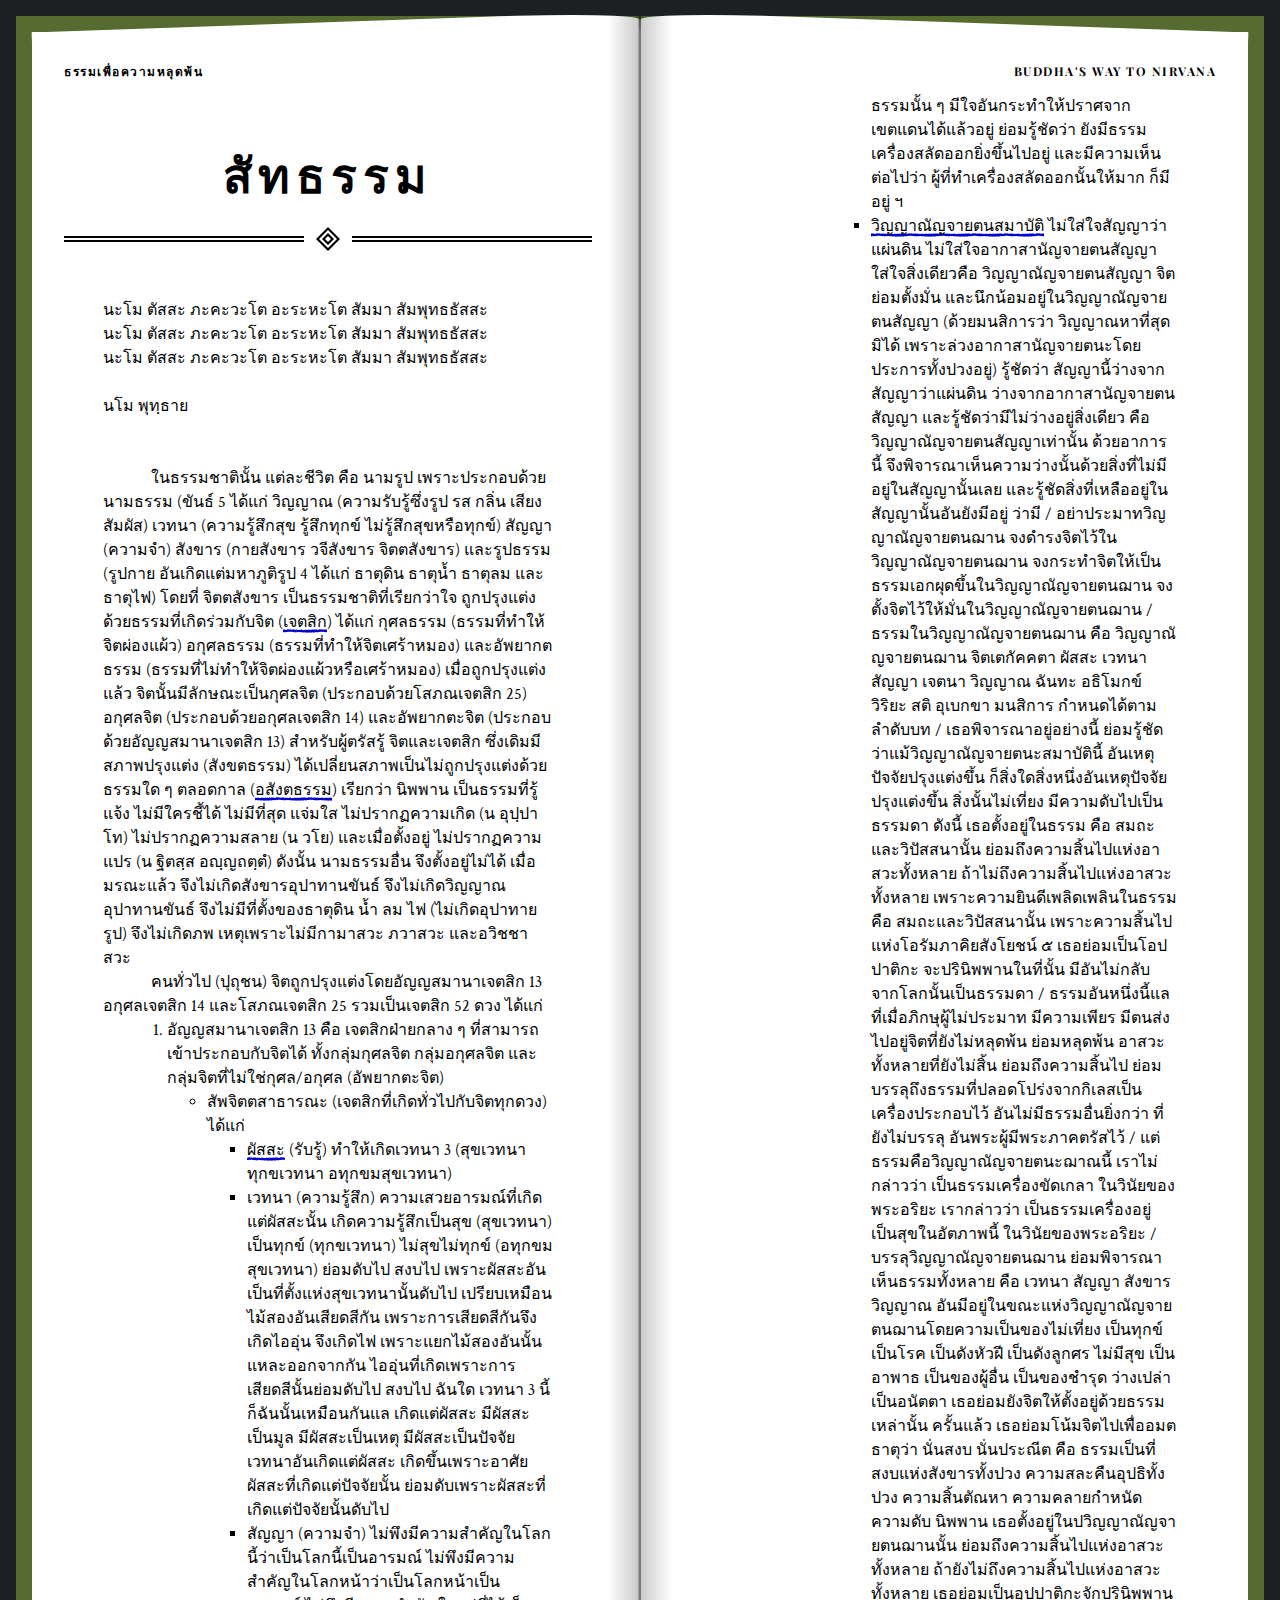
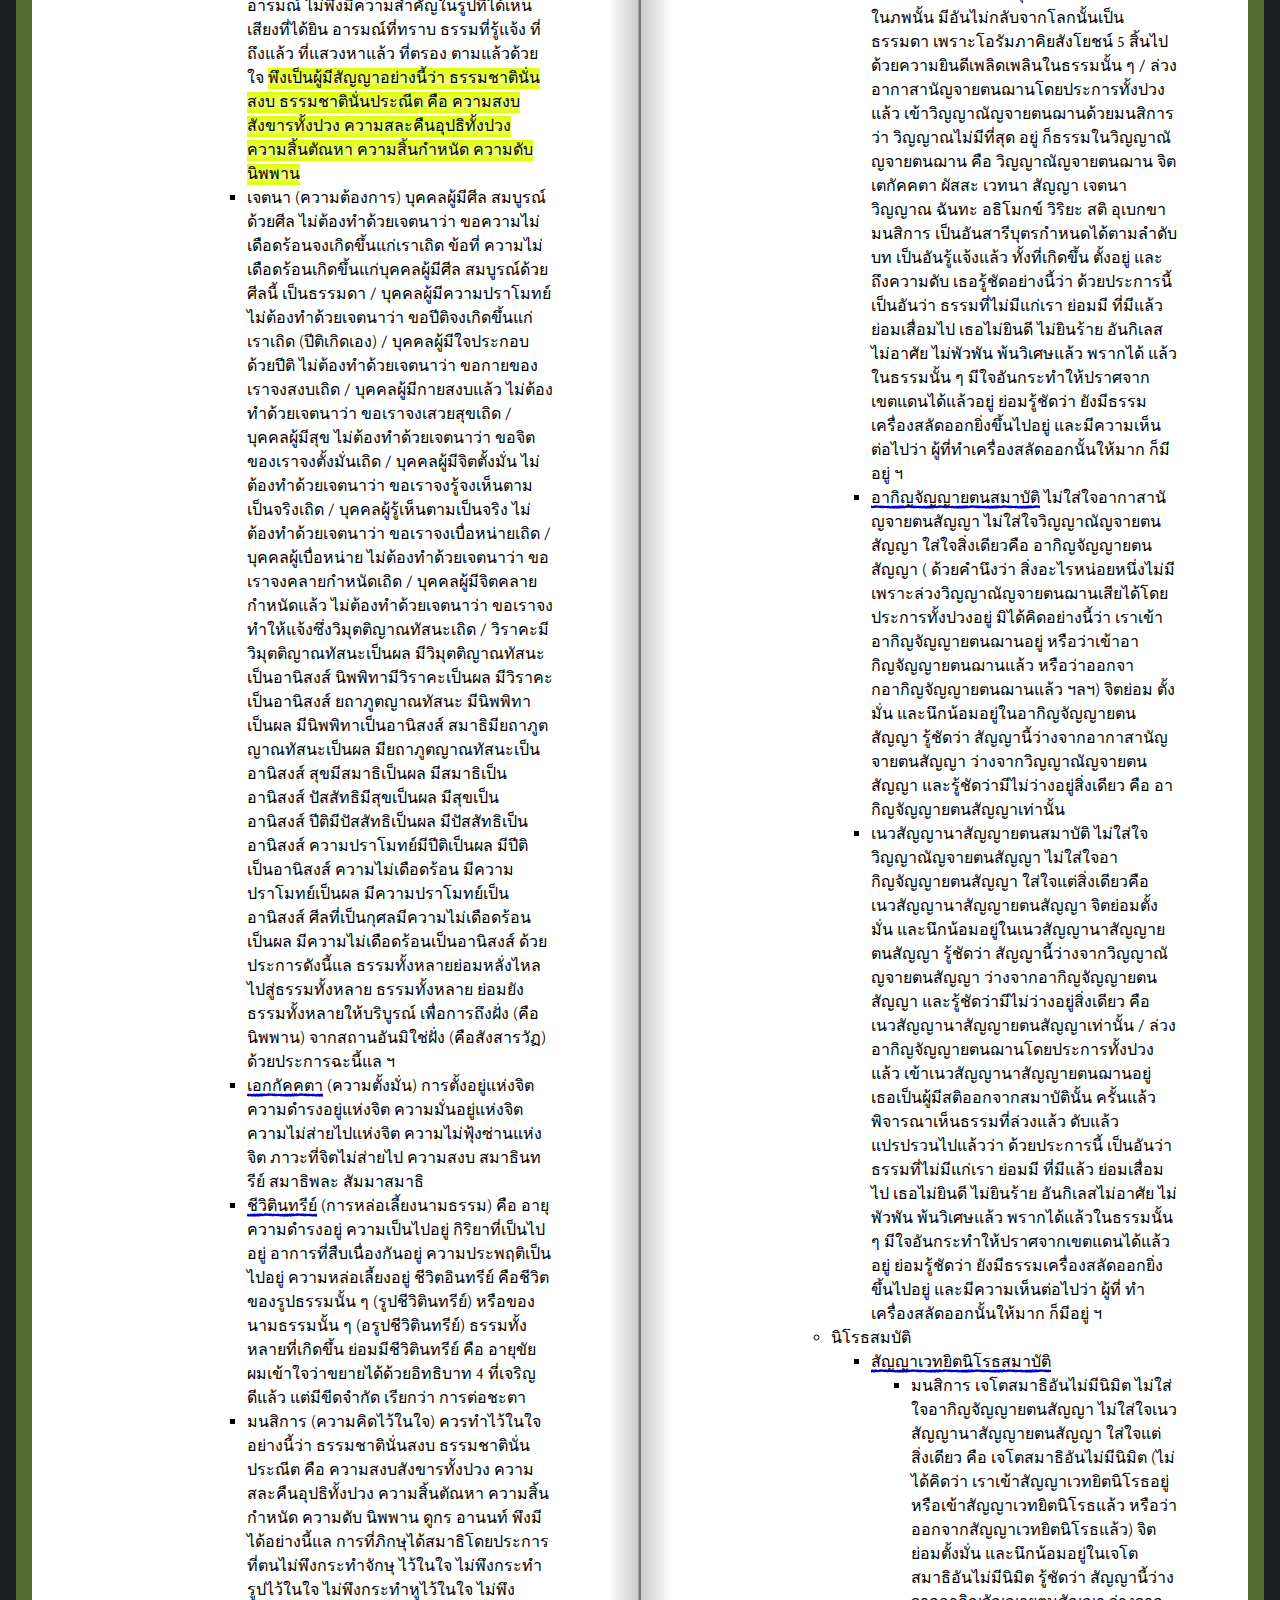
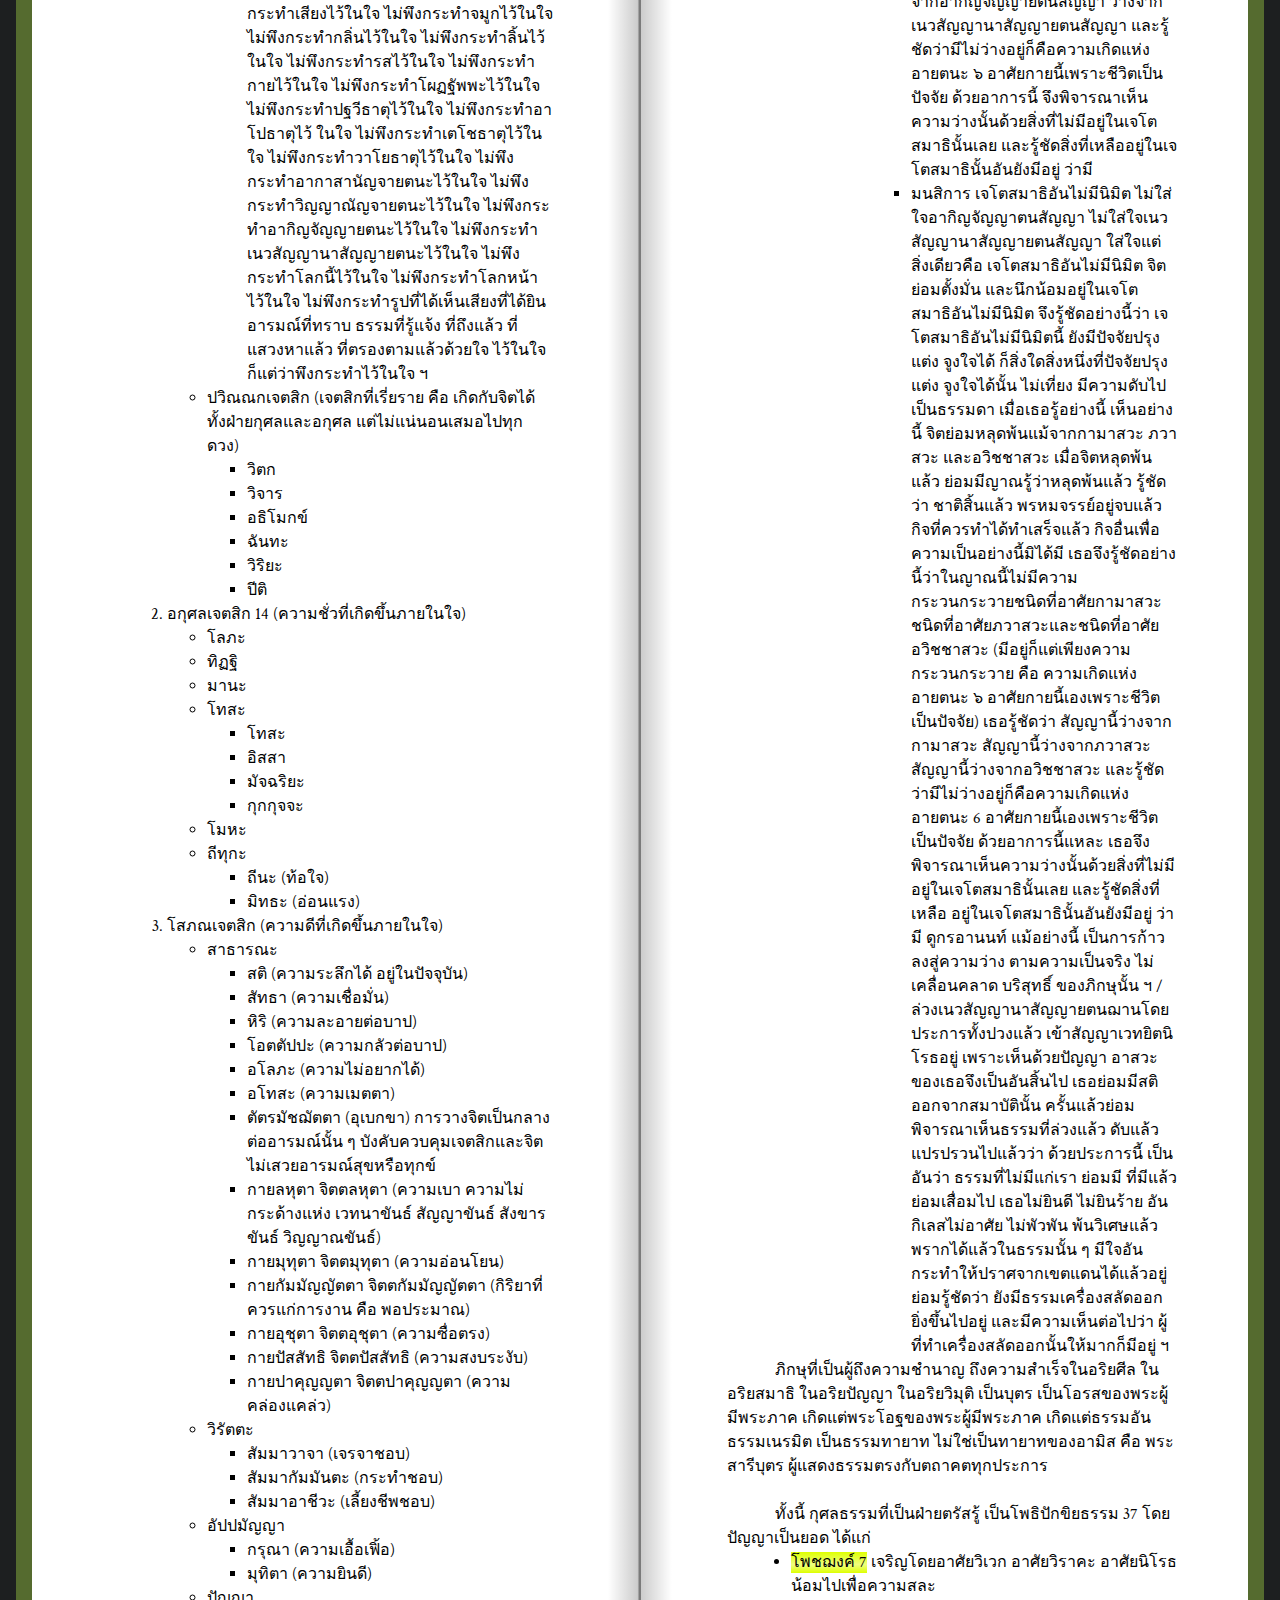
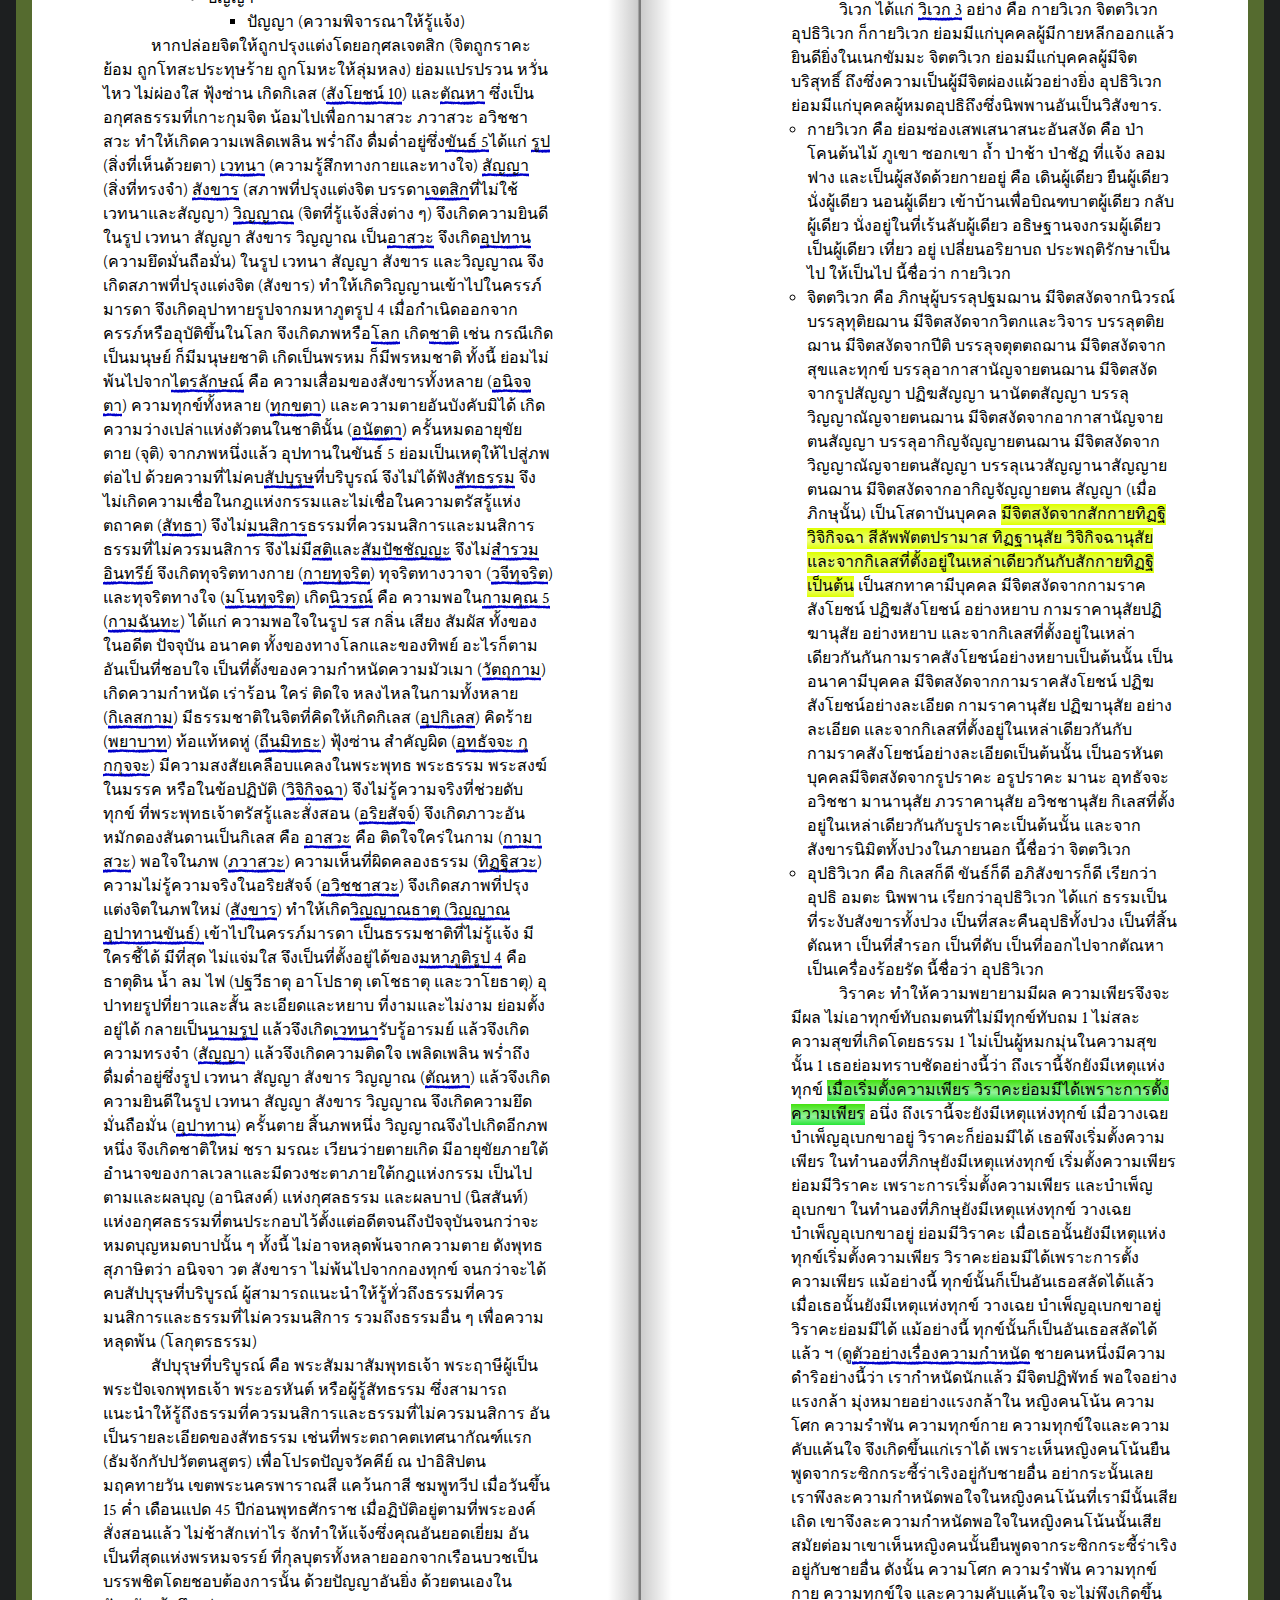
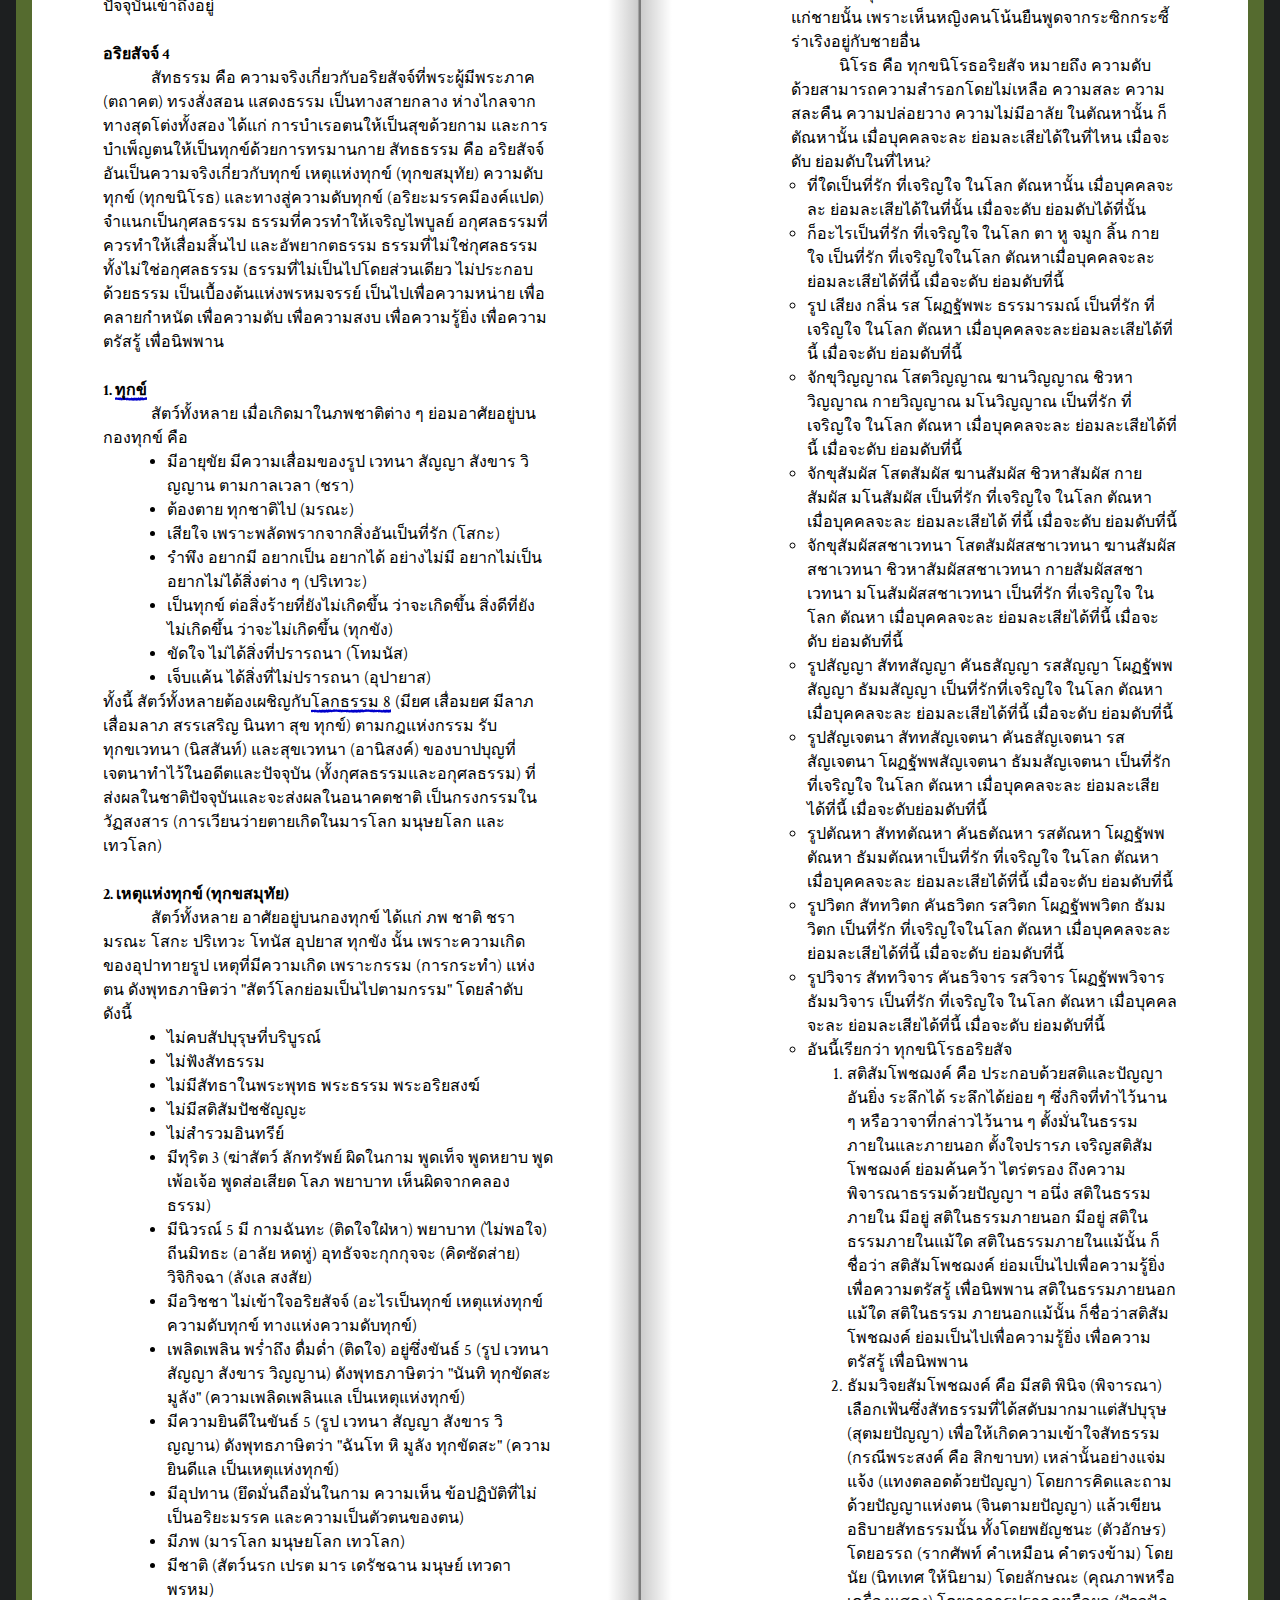
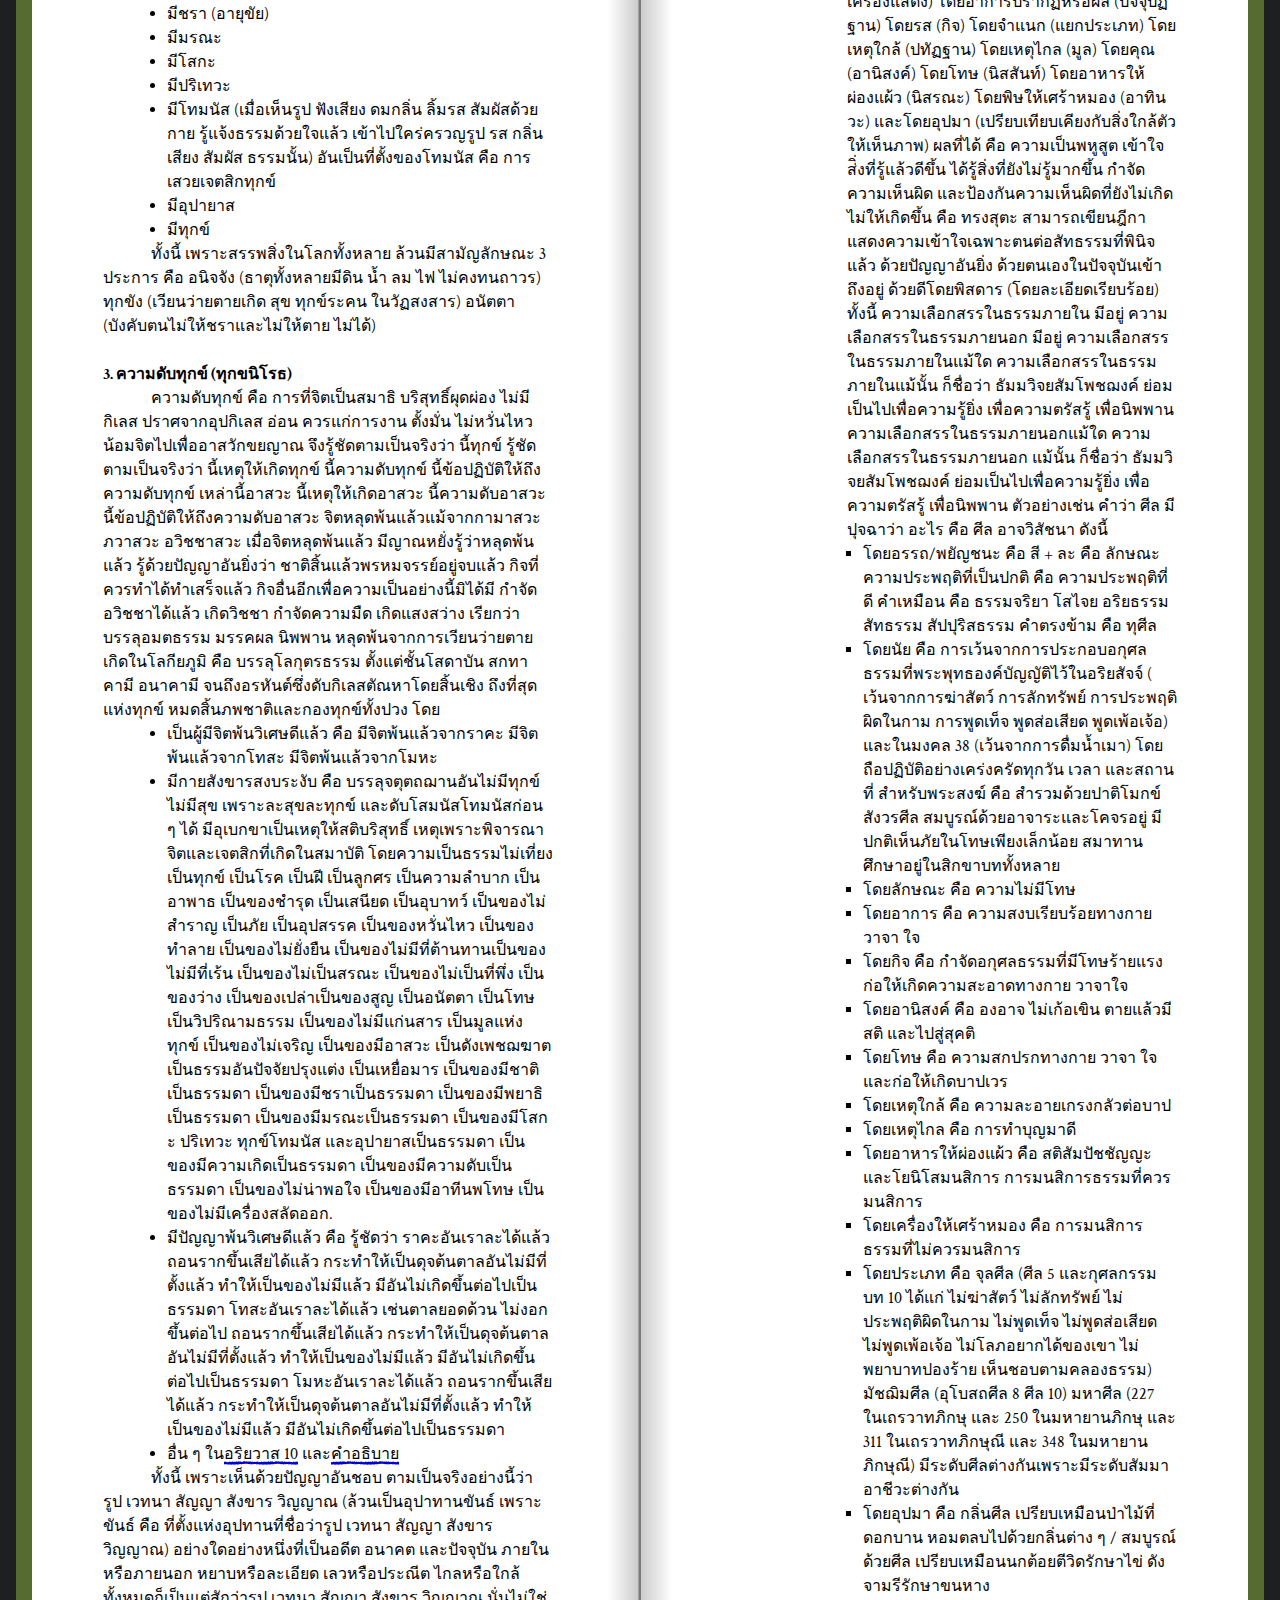
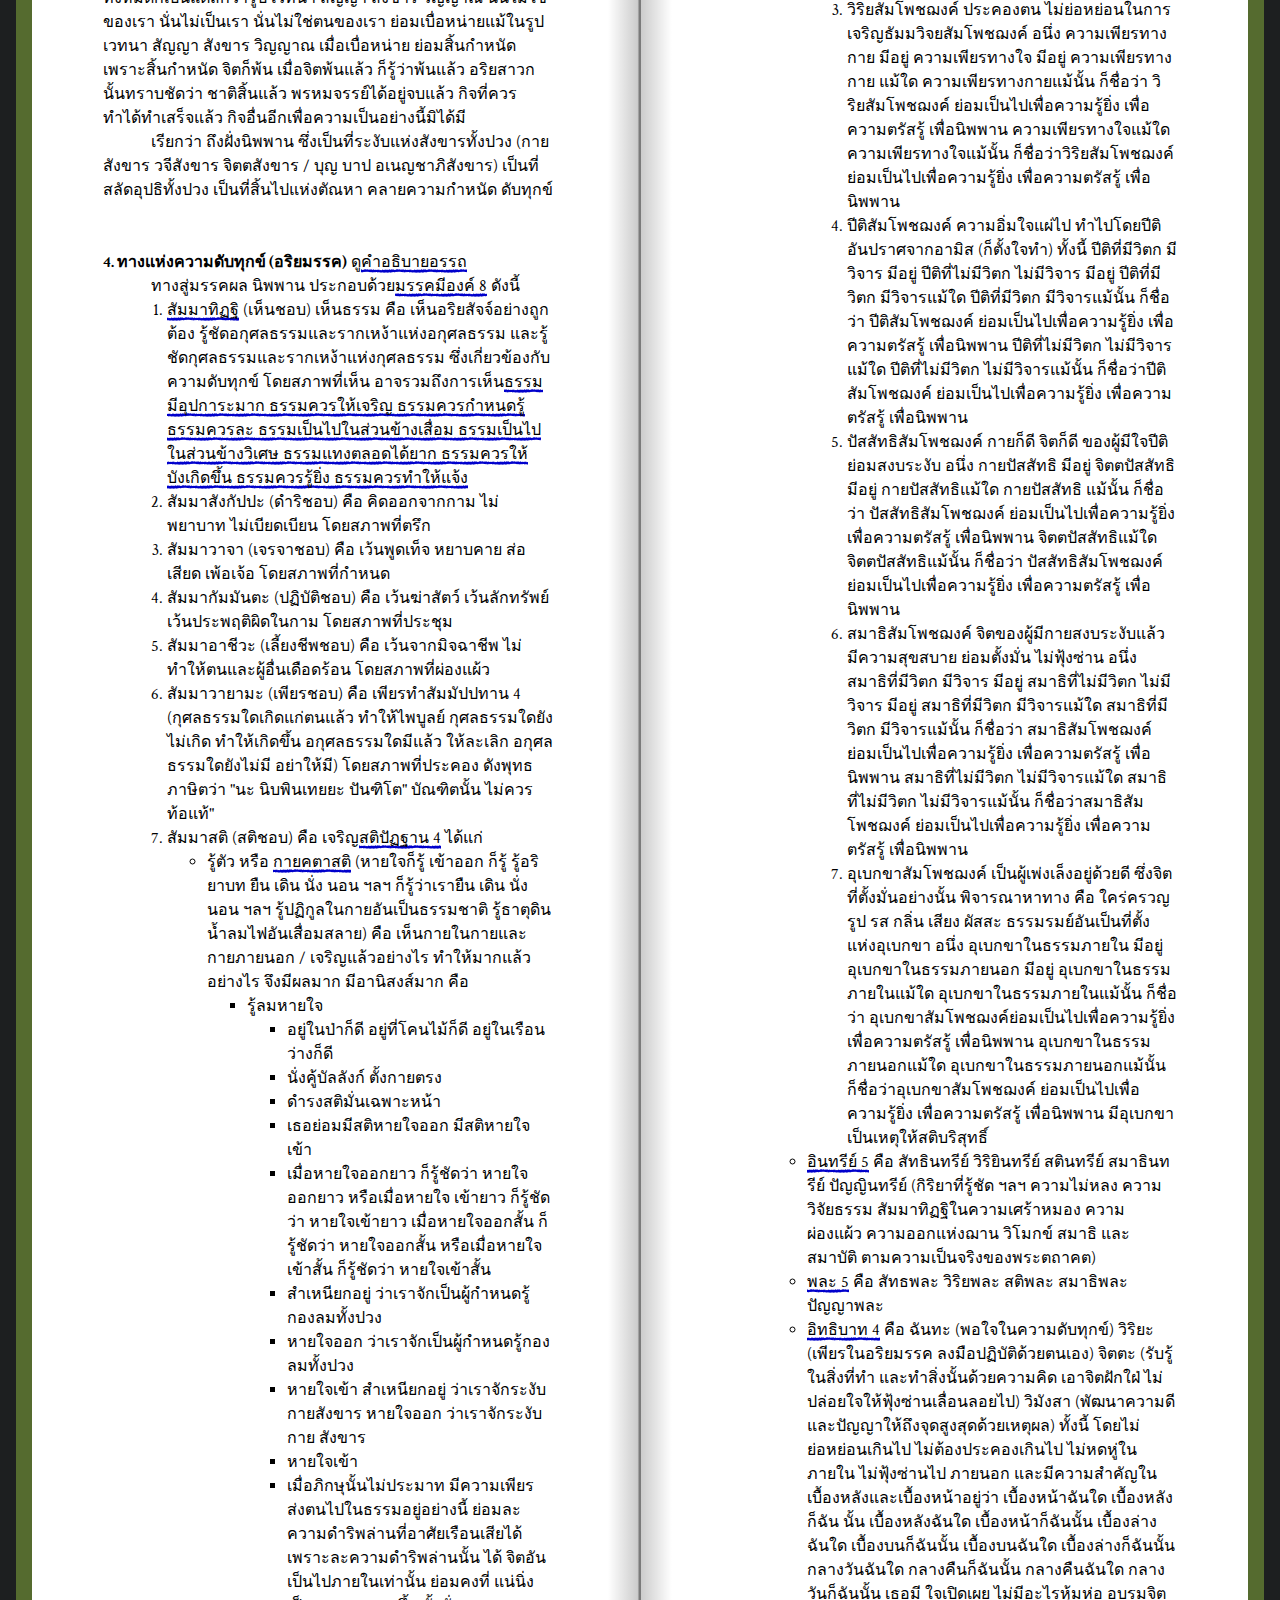
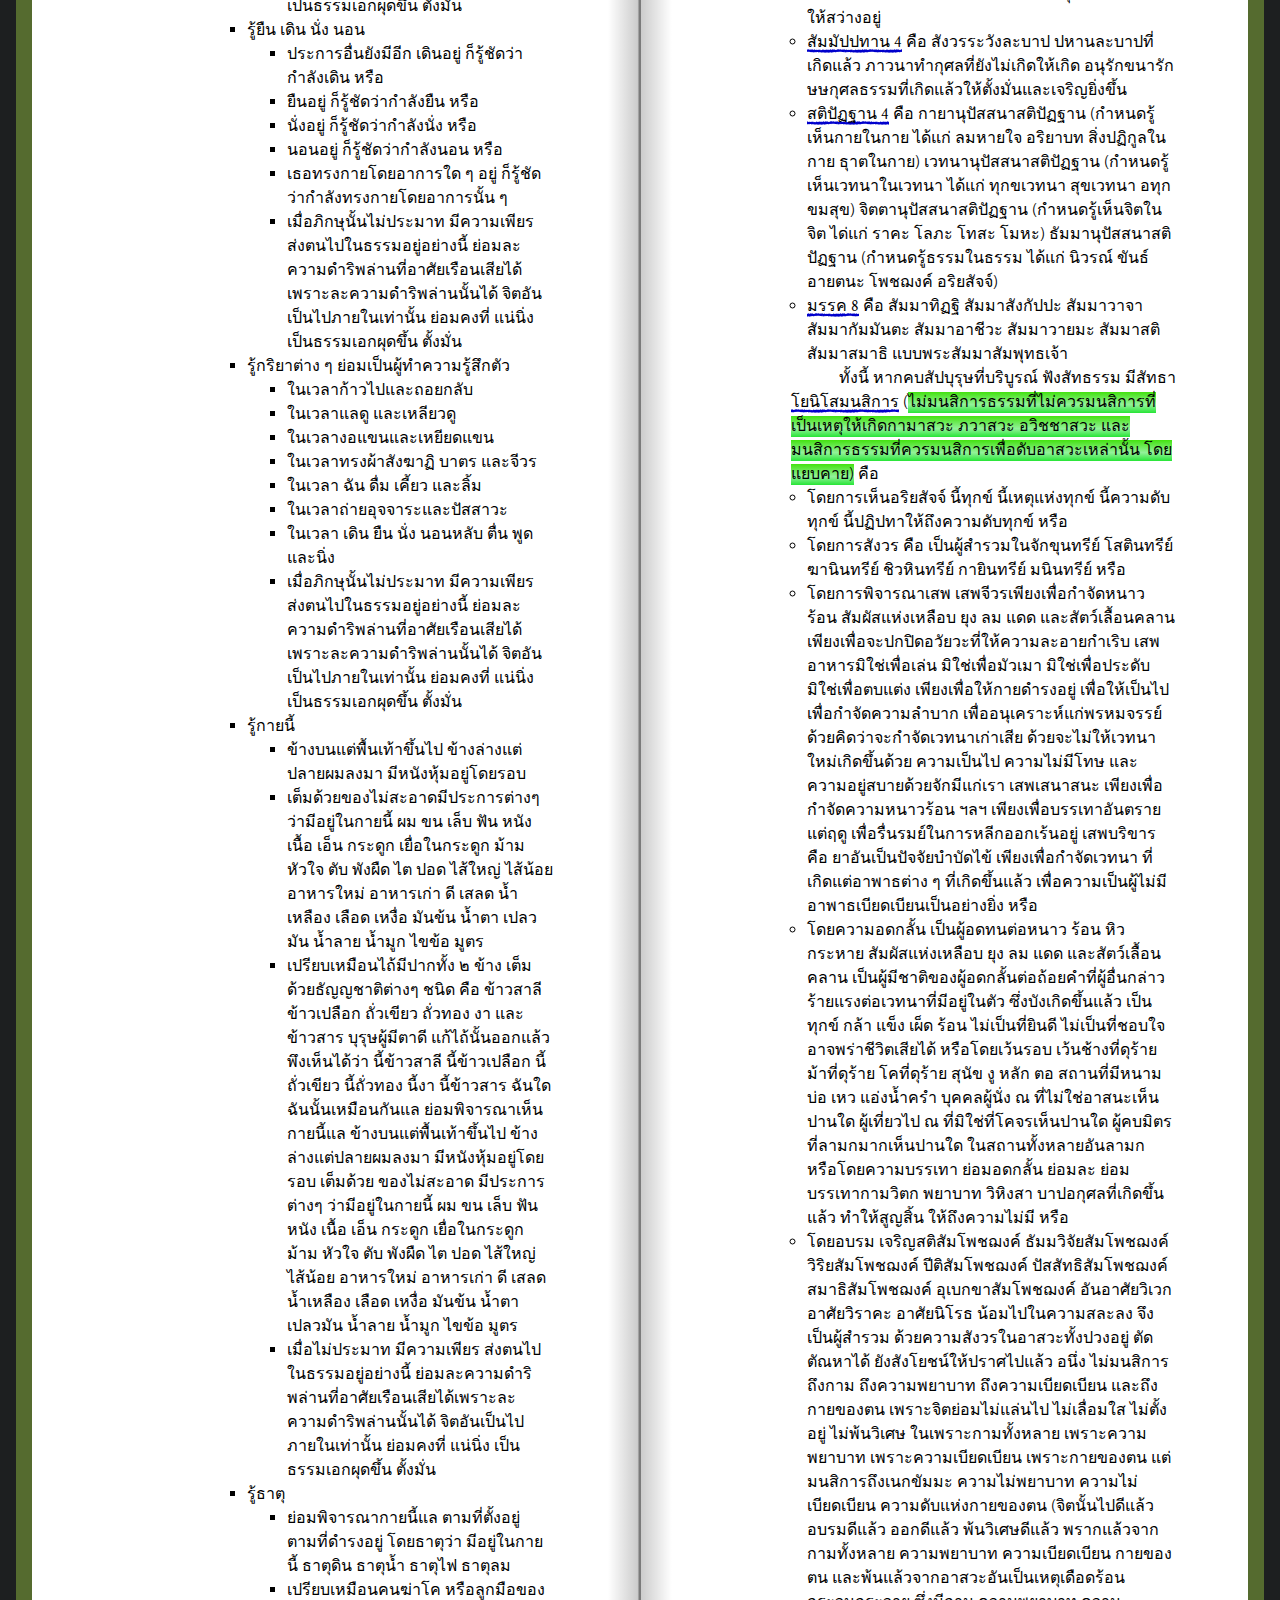
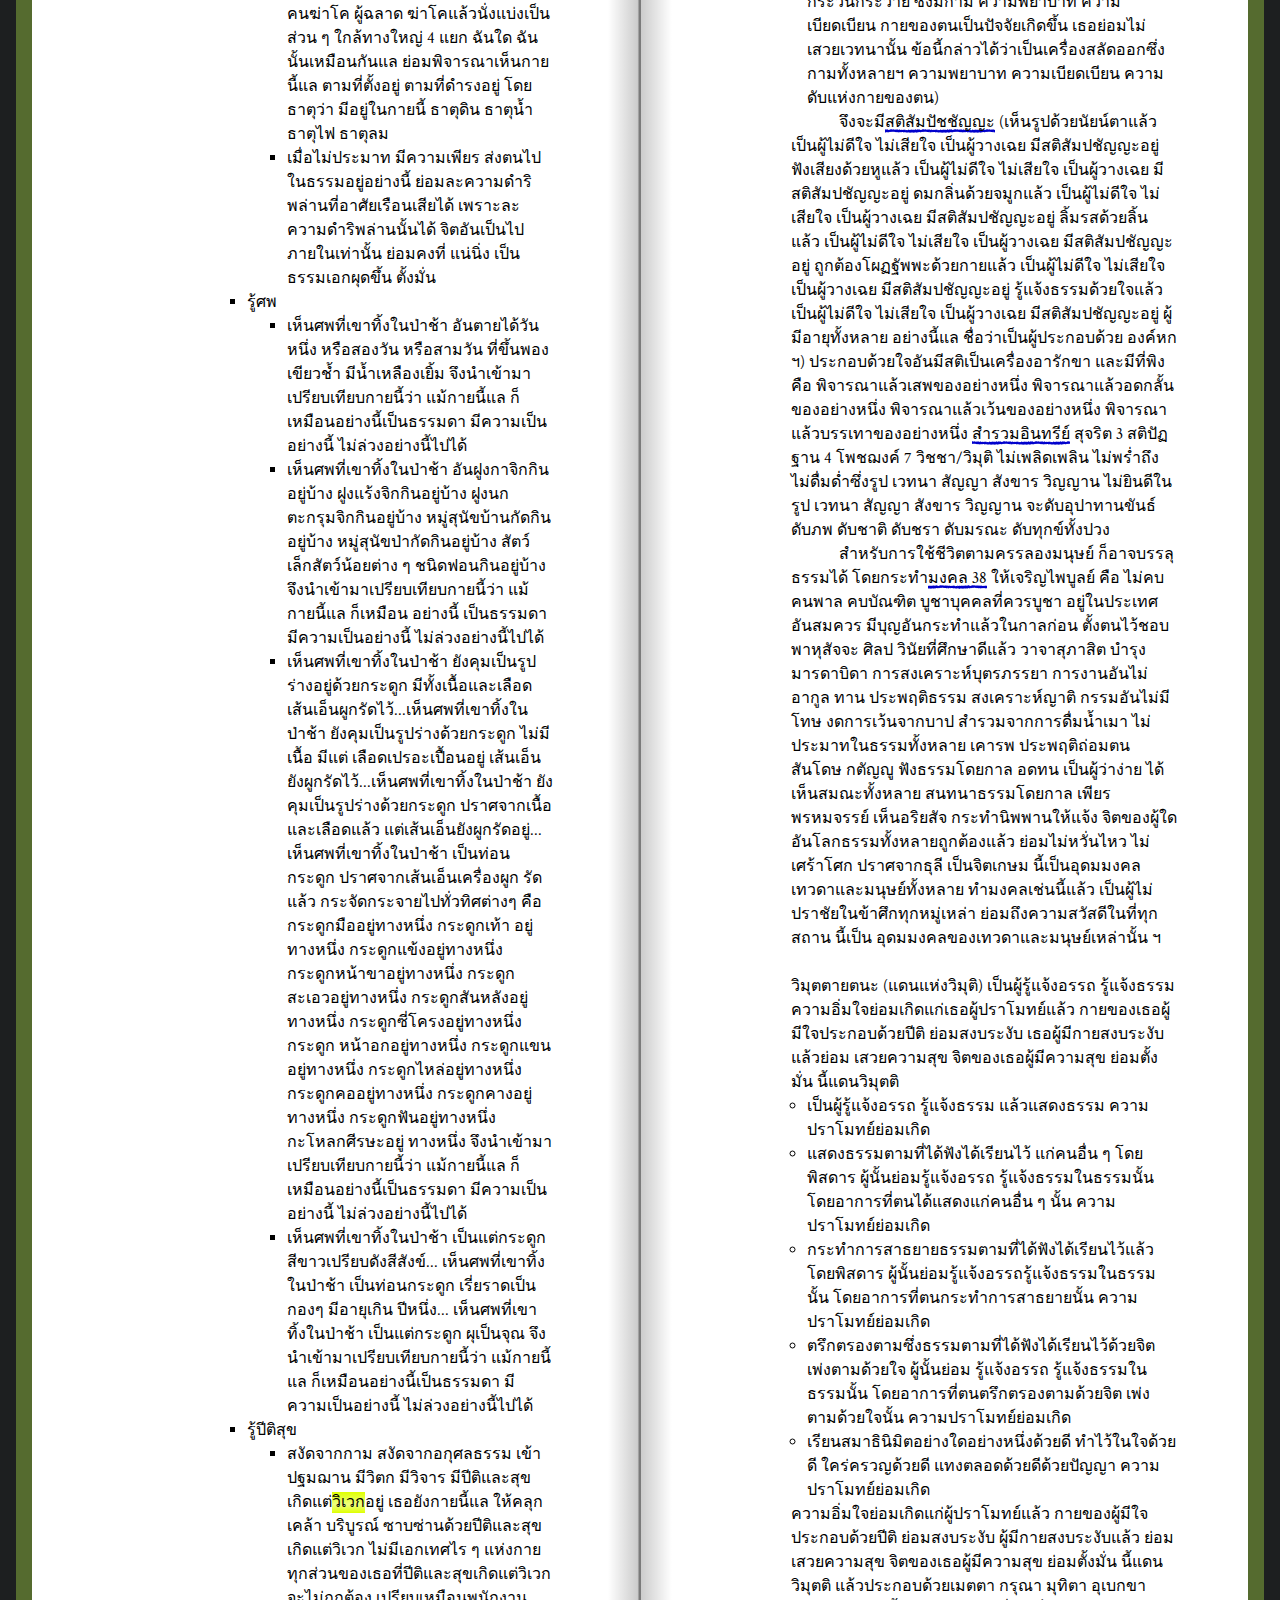
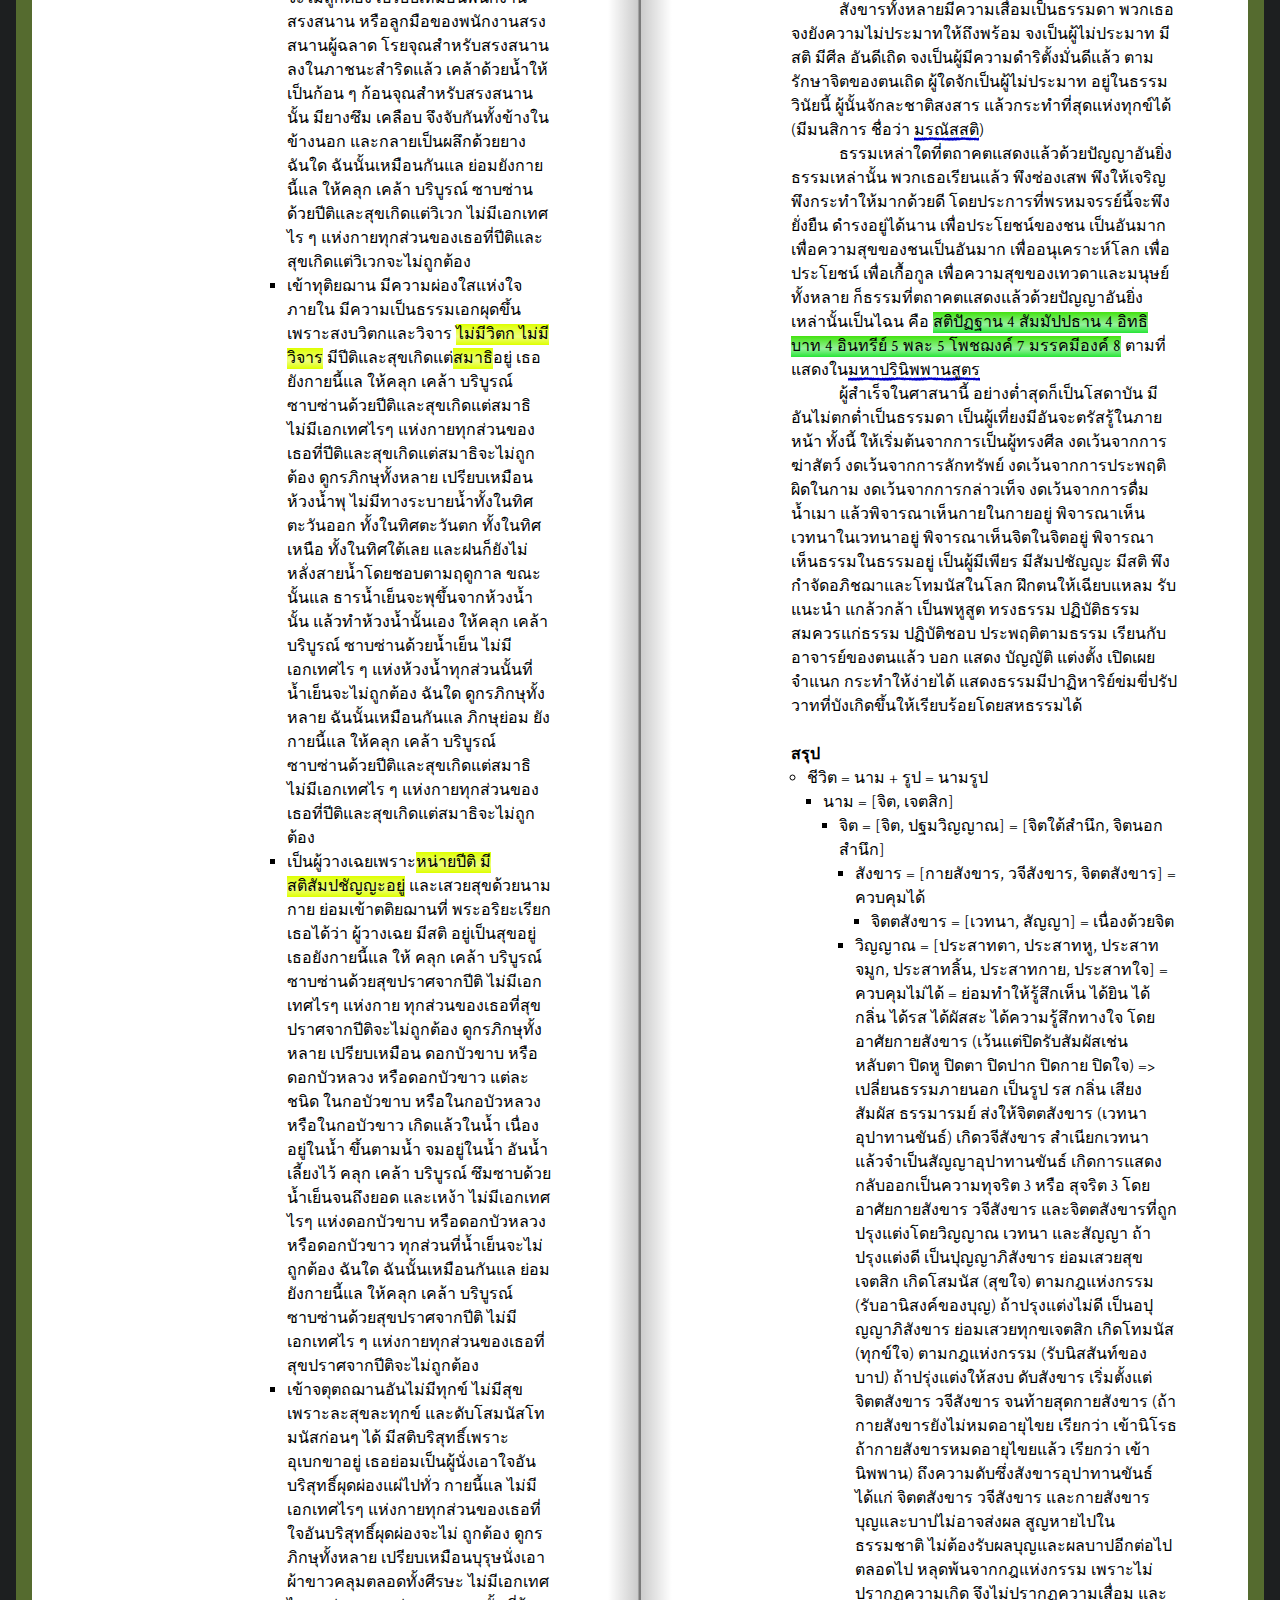
==== commit d2c8cbc1: "Add files via upload" ====
--- a/nirvana.html
+++ b/nirvana.html
@@ -538,6 +538,32 @@
 <p>ทั้งนี้ กุศลธรรมที่เป็นฝ่ายตรัสรู้ เป็นโพธิปักขิยธรรม 37 โดยปัญญาเป็นยอด ได้แก่ 
 <ul>
 <li><mark>โพชฌงค์ 7</mark> เจริญโดยอาศัยวิเวก อาศัยวิราคะ อาศัยนิโรธ น้อมไปเพื่อความสละ 
+<p>วิเวก ได้แก่ <a href="https://84000.org/tipitaka/pitaka_item/r.php?B=29&A=557&w=%C7%D4%E0%C7%A1">วิเวก 3</a> อย่าง คือ กายวิเวก จิตตวิเวก อุปธิวิเวก ก็กายวิเวก ย่อมมีแก่บุคคลผู้มีกายหลีกออกแล้ว ยินดียิ่งในเนกขัมมะ จิตตวิเวก ย่อมมีแก่บุคคลผู้มีจิตบริสุทธิ์ ถึงซึ่งความเป็นผู้มีจิตผ่องแผ้วอย่างยิ่ง อุปธิวิเวก ย่อมมีแก่บุคคลผู้หมดอุปธิถึงซึ่งนิพพานอันเป็นวิสังขาร.
+<ul>
+<li>กายวิเวก คือ ย่อมซ่องเสพเสนาสนะอันสงัด คือ ป่า โคนต้นไม้ ภูเขา ซอกเขา ถ้ำ ป่าช้า ป่าชัฏ ที่แจ้ง ลอมฟาง และเป็นผู้สงัดด้วยกายอยู่ คือ เดินผู้เดียว ยืนผู้เดียว นั่งผู้เดียว นอนผู้เดียว เข้าบ้านเพื่อบิณฑบาตผู้เดียว กลับผู้เดียว นั่งอยู่ในที่เร้นลับผู้เดียว อธิษฐานจงกรมผู้เดียว เป็นผู้เดียว เที่ยว อยู่ เปลี่ยนอริยาบถ ประพฤติรักษาเป็นไป ให้เป็นไป นี้ชื่อว่า กายวิเวก
+<li>จิตตวิเวก คือ ภิกษุผู้บรรลุปฐมฌาน มีจิตสงัดจากนิวรณ์ บรรลุทุติยฌาน มีจิตสงัดจากวิตกและวิจาร บรรลุตติยฌาน มีจิตสงัดจากปีติ บรรลุจตุตตถฌาน มีจิตสงัดจากสุขและทุกข์ บรรลุอากาสานัญจายตนฌาน มีจิตสงัดจากรูปสัญญา ปฏิฆสัญญา นานัตตสัญญา บรรลุ
+วิญญาณัญจายตนฌาน มีจิตสงัดจากอากาสานัญจายตนสัญญา บรรลุอากิญจัญญายตนฌาน มีจิตสงัดจากวิญญาณัญจายตนสัญญา บรรลุเนวสัญญานาสัญญายตนฌาน มีจิตสงัดจากอากิญจัญญายตน สัญญา (เมื่อภิกษุนั้น) เป็นโสดาบันบุคคล <mark>มีจิตสงัดจากสักกายทิฏฐิ วิจิกิจฉา สีลัพพัตตปรามาส ทิฏฐานุสัย วิจิกิจฉานุสัย และจากกิเลสที่ตั้งอยู่ในเหล่าเดียวกันกับสักกายทิฏฐิ เป็นต้น</mark> เป็นสกทาคามีบุคคล มีจิตสงัดจากกามราคสังโยชน์ ปฏิฆสังโยชน์ อย่างหยาบ กามราคานุสัยปฏิฆานุสัย อย่างหยาบ และจากกิเลสที่ตั้งอยู่ในเหล่าเดียวกันกันกามราคสังโยชน์อย่างหยาบเป็นต้นนั้น เป็นอนาคามีบุคคล มีจิตสงัดจากกามราคสังโยชน์ ปฏิฆสังโยชน์อย่างละเอียด กามราคานุสัย ปฏิฆานุสัย อย่างละเอียด และจากกิเลสที่ตั้งอยู่ในเหล่าเดียวกันกับกามราคสังโยชน์อย่างละเอียดเป็นต้นนั้น เป็นอรหันตบุคคลมีจิตสงัดจากรูปราคะ อรูปราคะ มานะ อุทธัจจะ อวิชชา มานานุสัย ภวราคานุสัย อวิชชานุสัย กิเลสที่ตั้งอยู่ในเหล่าเดียวกันกับรูปราคะเป็นต้นนั้น และจากสังขารนิมิตทั้งปวงในภายนอก นี้ชื่อว่า จิตตวิเวก
+<li>อุปธิวิเวก คือ กิเลสก็ดี ขันธ์ก็ดี อภิสังขารก็ดี เรียกว่าอุปธิ อมตะ นิพพาน เรียกว่าอุปธิวิเวก ได้แก่ ธรรมเป็นที่ระงับสังขารทั้งปวง เป็นที่สละคืนอุปธิทั้งปวง เป็นที่สิ้น ตัณหา เป็นที่สำรอก เป็นที่ดับ เป็นที่ออกไปจากตัณหาเป็นเครื่องร้อยรัด นี้ชื่อว่า อุปธิวิเวก
+</ul>
+<p>วิราคะ ทำให้ความพยายามมีผล ความเพียรจึงจะมีผล ไม่เอาทุกข์ทับถมตนที่ไม่มีทุกข์ทับถม 1 ไม่สละความสุขที่เกิดโดยธรรม 1 ไม่เป็นผู้หมกมุ่นในความสุขนั้น 1 เธอย่อมทราบชัดอย่างนี้ว่า ถึงเรานี้จักยังมีเหตุแห่งทุกข์ <mark class="green">เมื่อเริ่มตั้งความเพียร วิราคะย่อมมีได้เพราะการตั้งความเพียร</mark> อนึ่ง ถึงเรานี้จะยังมีเหตุแห่งทุกข์ เมื่อวางเฉย บำเพ็ญอุเบกขาอยู่ วิราคะก็ย่อมมีได้ เธอพึงเริ่มตั้งความเพียร ในทำนองที่ภิกษุยังมีเหตุแห่งทุกข์ เริ่มตั้งความเพียร ย่อมมีวิราคะ เพราะการเริ่มตั้งความเพียร และบำเพ็ญอุเบกขา ในทำนองที่ภิกษุยังมีเหตุแห่งทุกข์ วางเฉย บำเพ็ญอุเบกขาอยู่ ย่อมมีวิราคะ เมื่อเธอนั้นยังมีเหตุแห่งทุกข์เริ่มตั้งความเพียร วิราคะย่อมมีได้เพราะการตั้งความเพียร แม้อย่างนี้ ทุกข์นั้นก็เป็นอันเธอสลัดได้แล้ว เมื่อเธอนั้นยังมีเหตุแห่งทุกข์ วางเฉย บำเพ็ญอุเบกขาอยู่ วิราคะย่อมมีได้ แม้อย่างนี้ ทุกข์นั้นก็เป็นอันเธอสลัดได้แล้ว ฯ (ดู<a href="https://84000.org/tipitaka/pitaka_item/r.php?B=14&A=1&w=%C7%D4%C3%D2%A4%D0">ตัวอย่างเรื่องความกำหนัด</a> ชายคนหนึ่งมีความดำริอย่างนี้ว่า เรากำหนัดนักแล้ว มีจิตปฏิพัทธ์ พอใจอย่างแรงกล้า มุ่งหมายอย่างแรงกล้าใน
+หญิงคนโน้น ความโศก ความรำพัน ความทุกข์กาย ความทุกข์ใจและความคับแค้นใจ จึงเกิดขึ้นแก่เราได้ เพราะเห็นหญิงคนโน้นยืนพูดจากระซิกกระซี้ร่าเริงอยู่กับชายอื่น อย่ากระนั้นเลย เราพึงละความกำหนัดพอใจในหญิงคนโน้นที่เรามีนั้นเสียเถิด เขาจึงละความกำหนัดพอใจในหญิงคนโน้นนั้นเสีย สมัยต่อมาเขาเห็นหญิงคนนั้นยืนพูดจากระซิกกระซี้ร่าเริงอยู่กับชายอื่น ดังนั้น ความโศก ความรำพัน ความทุกข์กาย ความทุกข์ใจ และความคับแค้นใจ จะไม่พึงเกิดขึ้นแก่ชายนั้น เพราะเห็นหญิงคนโน้นยืนพูดจากระซิกกระซี้ร่าเริงอยู่กับชายอื่น
+<p>นิโรธ คือ ทุกขนิโรธอริยสัจ หมายถึง ความดับด้วยสามารถความสำรอกโดยไม่เหลือ ความสละ ความสละคืน ความปล่อยวาง ความไม่มีอาลัย ในตัณหานั้น ก็ตัณหานั้น เมื่อบุคคลจะละ ย่อมละเสียได้ในที่ไหน เมื่อจะดับ ย่อมดับในที่ไหน? 
+<ul>
+<li>ที่ใดเป็นที่รัก ที่เจริญใจ ในโลก ตัณหานั้น เมื่อบุคคลจะละ ย่อมละเสียได้ในที่นั้น เมื่อจะดับ ย่อมดับได้ที่นั้น 
+<li>ก็อะไรเป็นที่รัก ที่เจริญใจ ในโลก ตา หู จมูก ลิ้น กาย ใจ เป็นที่รัก ที่เจริญใจในโลก ตัณหาเมื่อบุคคลจะละ ย่อมละเสียได้ที่นี้ เมื่อจะดับ ย่อมดับที่นี้ 
+<li>รูป เสียง กลิ่น รส โผฏฐัพพะ ธรรมารมณ์ เป็นที่รัก ที่เจริญใจ ในโลก ตัณหา เมื่อบุคคลจะละย่อมละเสียได้ที่นี้ เมื่อจะดับ ย่อมดับที่นี้ 
+<li>จักขุวิญญาณ โสตวิญญาณ ฆานวิญญาณ ชิวหาวิญญาณ กายวิญญาณ มโนวิญญาณ เป็นที่รัก ที่เจริญใจ ในโลก ตัณหา เมื่อบุคคลจะละ
+ย่อมละเสียได้ที่นี้ เมื่อจะดับ ย่อมดับที่นี้ 
+<li>จักขุสัมผัส โสตสัมผัส ฆานสัมผัส ชิวหาสัมผัส กายสัมผัส มโนสัมผัส เป็นที่รัก ที่เจริญใจ ในโลก ตัณหา เมื่อบุคคลจะละ ย่อมละเสียได้
+ที่นี้ เมื่อจะดับ ย่อมดับที่นี้ 
+<li>จักขุสัมผัสสชาเวทนา โสตสัมผัสสชาเวทนา ฆานสัมผัสสชาเวทนา ชิวหาสัมผัสสชาเวทนา กายสัมผัสสชาเวทนา มโนสัมผัสสชาเวทนา เป็นที่รัก
+ที่เจริญใจ ในโลก ตัณหา เมื่อบุคคลจะละ ย่อมละเสียได้ที่นี้ เมื่อจะดับ ย่อมดับที่นี้
+<li>รูปสัญญา สัททสัญญา คันธสัญญา รสสัญญา โผฏฐัพพสัญญา ธัมมสัญญา เป็นที่รักที่เจริญใจ ในโลก ตัณหา เมื่อบุคคลจะละ ย่อมละเสียได้ที่นี้ เมื่อจะดับ ย่อมดับที่นี้
+<li>รูปสัญเจตนา สัททสัญเจตนา คันธสัญเจตนา รสสัญเจตนา โผฏฐัพพสัญเจตนา ธัมมสัญเจตนา เป็นที่รัก ที่เจริญใจ ในโลก ตัณหา เมื่อบุคคลจะละ ย่อมละเสียได้ที่นี้ เมื่อจะดับย่อมดับที่นี้ 
+<li>รูปตัณหา สัททตัณหา คันธตัณหา รสตัณหา โผฏฐัพพตัณหา ธัมมตัณหาเป็นที่รัก ที่เจริญใจ ในโลก ตัณหา เมื่อบุคคลจะละ ย่อมละเสียได้ที่นี้ เมื่อจะดับ ย่อมดับที่นี้ 
+<li>รูปวิตก สัททวิตก คันธวิตก รสวิตก โผฏฐัพพวิตก ธัมมวิตก เป็นที่รัก ที่เจริญใจในโลก ตัณหา เมื่อบุคคลจะละ ย่อมละเสียได้ที่นี้ เมื่อจะดับ ย่อมดับที่นี้ 
+<li>รูปวิจาร สัททวิจาร คันธวิจาร รสวิจาร โผฏฐัพพวิจาร ธัมมวิจาร เป็นที่รัก ที่เจริญใจ ในโลก ตัณหา เมื่อบุคคลจะละ ย่อมละเสียได้ที่นี้ เมื่อจะดับ ย่อมดับที่นี้ 
+<li>อันนี้เรียกว่า ทุกขนิโรธอริยสัจ
 <ol>
 <li>สติสัมโพชฌงค์ คือ ประกอบด้วยสติและปัญญาอันยิ่ง ระลึกได้ ระลึกได้ย่อย ๆ ซึ่งกิจที่ทำไว้นาน ๆ หรือวาจาที่กล่าวไว้นาน ๆ ตั้งมั่นในธรรมภายในและภายนอก ตั้งใจปรารภ เจริญสติสัมโพชฌงค์ ย่อมค้นคว้า ไตร่ตรอง ถึงความพิจารณาธรรมด้วยปัญญา ฯ อนึ่ง สติในธรรมภายใน มีอยู่ สติในธรรมภายนอก มีอยู่ สติในธรรมภายในแม้ใด สติในธรรมภายในแม้นั้น ก็ชื่อว่า สติสัมโพชฌงค์ ย่อมเป็นไปเพื่อความรู้ยิ่ง เพื่อความตรัสรู้ เพื่อนิพพาน สติในธรรมภายนอกแม้ใด สติในธรรม ภายนอกแม้นั้น ก็ชื่อว่าสติสัมโพชฌงค์ ย่อมเป็นไปเพื่อความรู้ยิ่ง เพื่อความตรัสรู้ เพื่อนิพพาน
 
@@ -792,7 +818,8 @@
 <p>ผู้ใดได้บรรลุธรรมจักษุกล่าว คือ โสดาปัตติผล ผู้นั้นได้ชำระทิฏฐิ วิจิกิจฉา และสีลัพพตปรามาสของตนให้บริสุทธิ์แล้ว ทั้งนี้ สามารถเข้าถึงได้ด้วยการเจริญ<a href="https://84000.org/tipitaka/pitaka_item/r.php?B=19&A=3744&w=%CD%C7%D4%AA%AA%D2_%CA%D1%A7%E2%C2%AA%B9%EC">โพชฌงค์ 7</a> ทำให้มากแล้วเป็นเหตุ ย่อมเข้าถึงเจโตวิมุติ ปัญญาวิมุติ อันหาอาสวะมิได้ เพราะอาสวะทั้งหลายสิ้นไป ทำให้แจ้งเพราะรู้ยิ่ง
 ด้วยตนเองในปัจจุบันอยู่ ฯ โพชฌงค์ 7 นี้เรียกว่า ทางที่จะให้ถึงอสังขตะ ฯ อริยมรรค
 ประกอบด้วยองค์ ๘ นี้เรียกว่าทางที่จะให้ถึงอสังขตะ  นั่นโคนไม้ นั่นเรือนว่าง เธอทั้งหลายจงเพ่ง อย่าประมาท อย่าได้เป็นผู้เดือดร้อนในภายหลังเลย นี้เป็นอนุศาสนีของพระตถาคตเพื่อภิกษุทั้งหลาย / อาศัยศีล ตั้งอยู่ในศีลแล้ว เจริญโพชฌงค์ 7 กระทำให้มากซึ่งโพชฌงค์ 7 อันอาศัยวิเวก อาศัยวิราคะ
-อาศัยนิโรธ น้อมไปในการสละ จึงถึงความเป็นใหญ่ไพบูลย์ในธรรมทั้งหลาย ทั้งนี้ โดย<a href="https://84000.org/tipitaka/pitaka_item/r.php?B=19&A=2191&w=%E2%BE%AA%AC%A7%A4%EC">อาศัยอาหาร คือ การกระทำให้มากซึ่งโยนิโสมนสิการ</a> กายนี้มีอาหารเป็นที่ตั้ง ดำรงอยู่ได้เพราะอาศัยอาหาร ไม่มีอาหารดำรงอยู่ไม่ได้ แม้ฉันใด โพชฌงค์ ๗ เหล่านี้ ก็มีอาหารเป็นที่ตั้ง ดำรงอยู่ได้เพราะอาศัยอาหาร ไม่มีอาหารดำรงอยู่ไม่ได้ ฉันนั้นเหมือนกัน 
+อาศัยนิโรธ น้อมไปในการสละ จึงถึงความเป็นใหญ่ไพบูลย์ในธรรมทั้งหลาย ทั้งนี้ โดย<a href="https://84000.org/tipitaka/pitaka_item/r.php?B=19&A=2191&w=%E2%BE%AA%AC%A7%A4%EC">อาศัยอาหาร คือ การกระทำให้มากซึ่งโยนิโสมนสิการ</a> กายนี้มีอาหารเป็นที่ตั้ง ดำรงอยู่ได้เพราะอาศัยอาหาร ไม่มีอาหารดำรงอยู่ไม่ได้ แม้ฉันใด โพชฌงค์ ๗ เหล่านี้ ก็มีอาหารเป็นที่ตั้ง ดำรงอยู่ได้เพราะอาศัยอาหาร ไม่มีอาหารดำรงอยู่ไม่ได้ ฉันนั้นเหมือนกัน
+ 
 <p>โพชฌงค์ 7 นี้ คือ อปริหานิยธรรม ทั้ง 7 นี้ จักตั้งอยู่ในหมู่ภิกษุ และหมู่ภิกษุจักสนใจในอปริหานิยธรรม ทั้ง 7 นี้ อยู่เพียงใด พึงหวังได้ซึ่งความเจริญอย่างเดียว ไม่มีเสื่อม เพียงนั้น / โพชฌงค์ 7 เหล่านี้แล ไม่เป็นธรรมกั้น ไม่เป็นธรรมห้าม ไม่ครอบงำจิต อันบุคคลเจริญแล้ว กระทำให้มากแล้ว ย่อมเป็นไปเพื่อทำให้แจ้งซึ่งผลคือวิชชาและวิมุติ 
 </p>
 <ul>
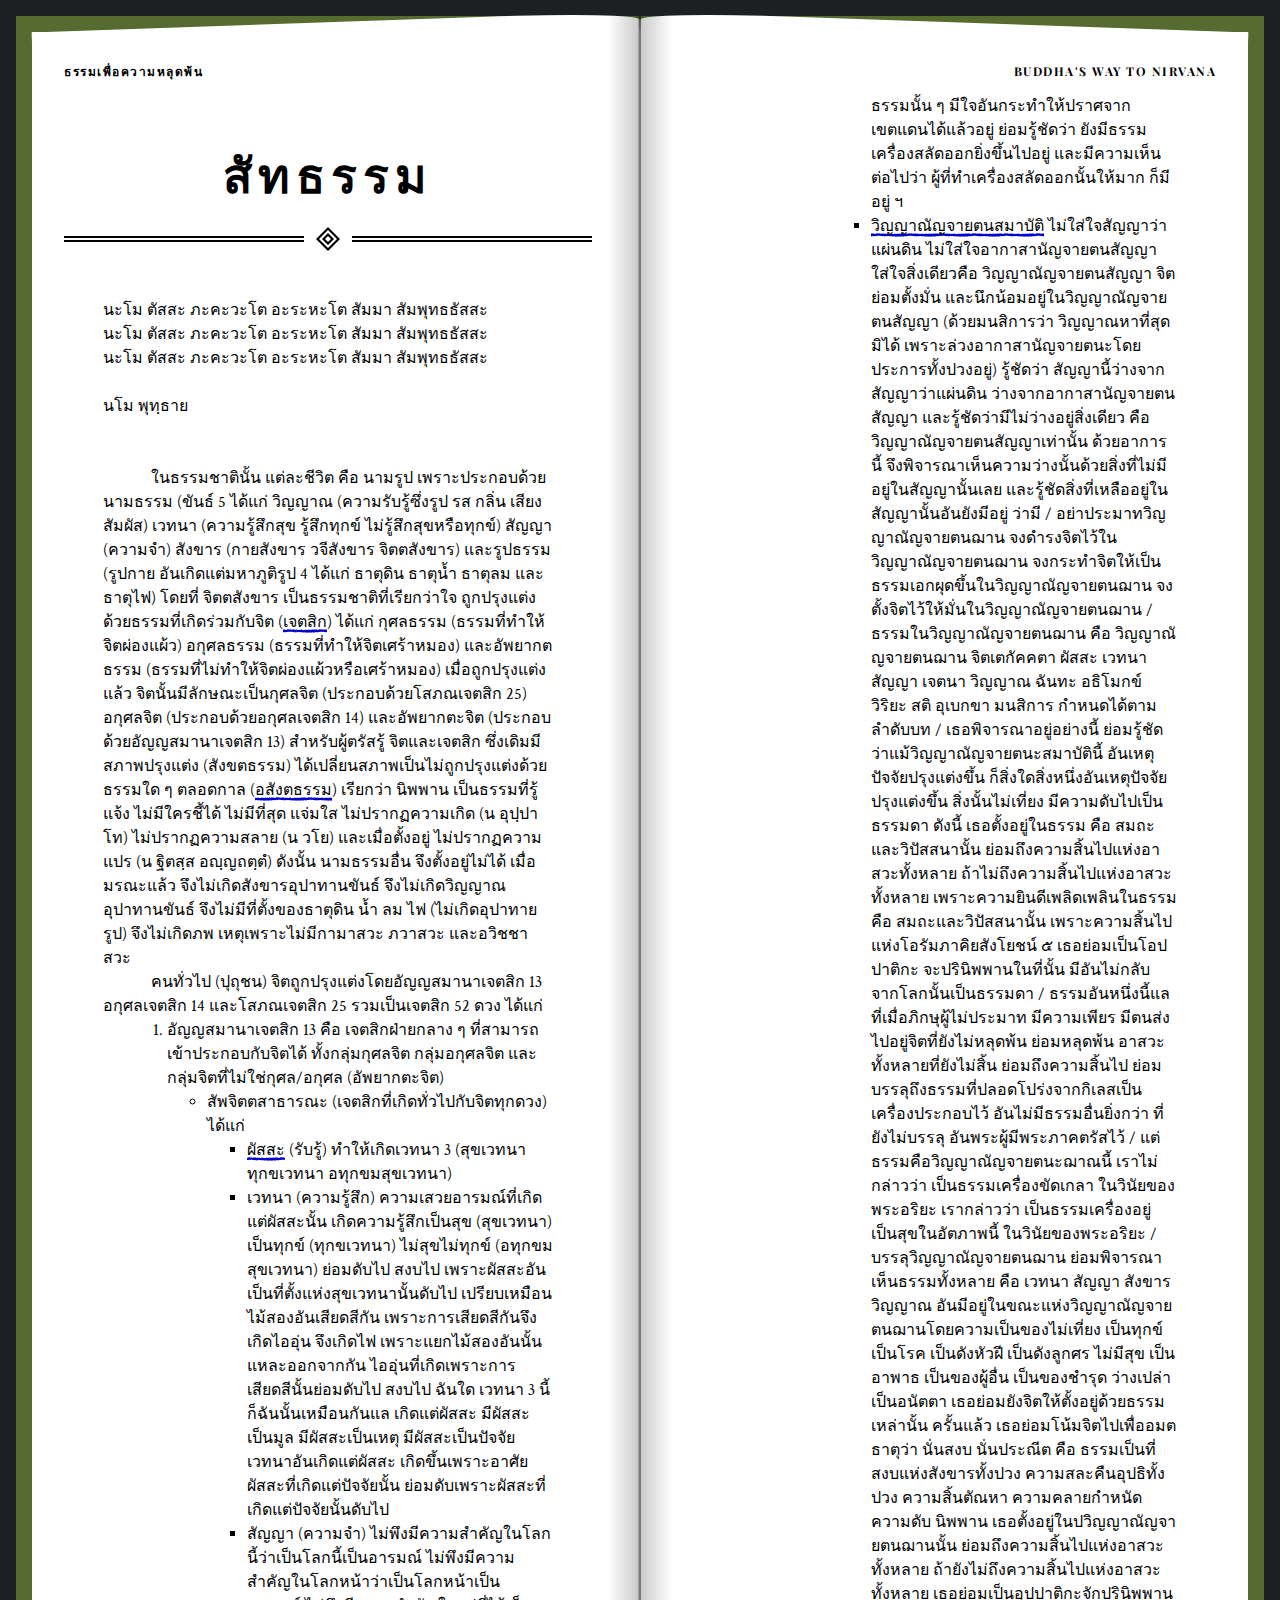
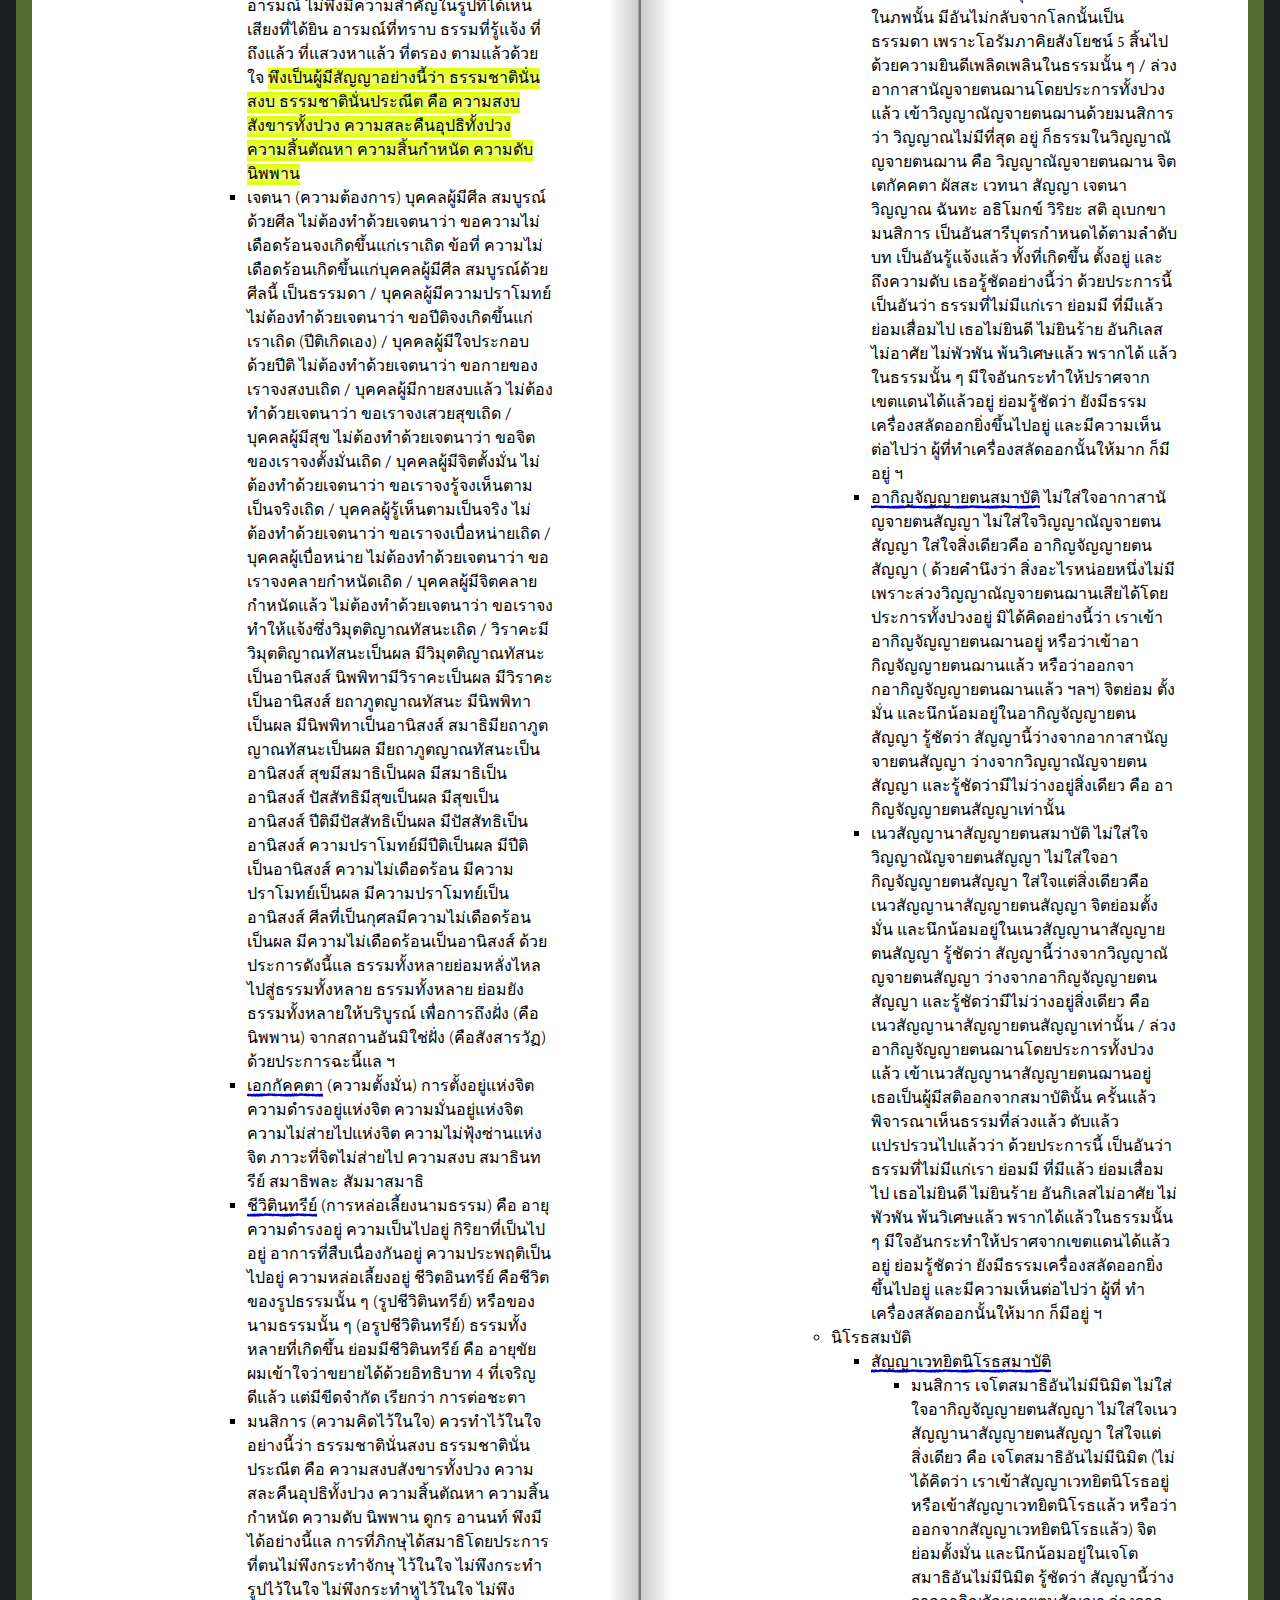
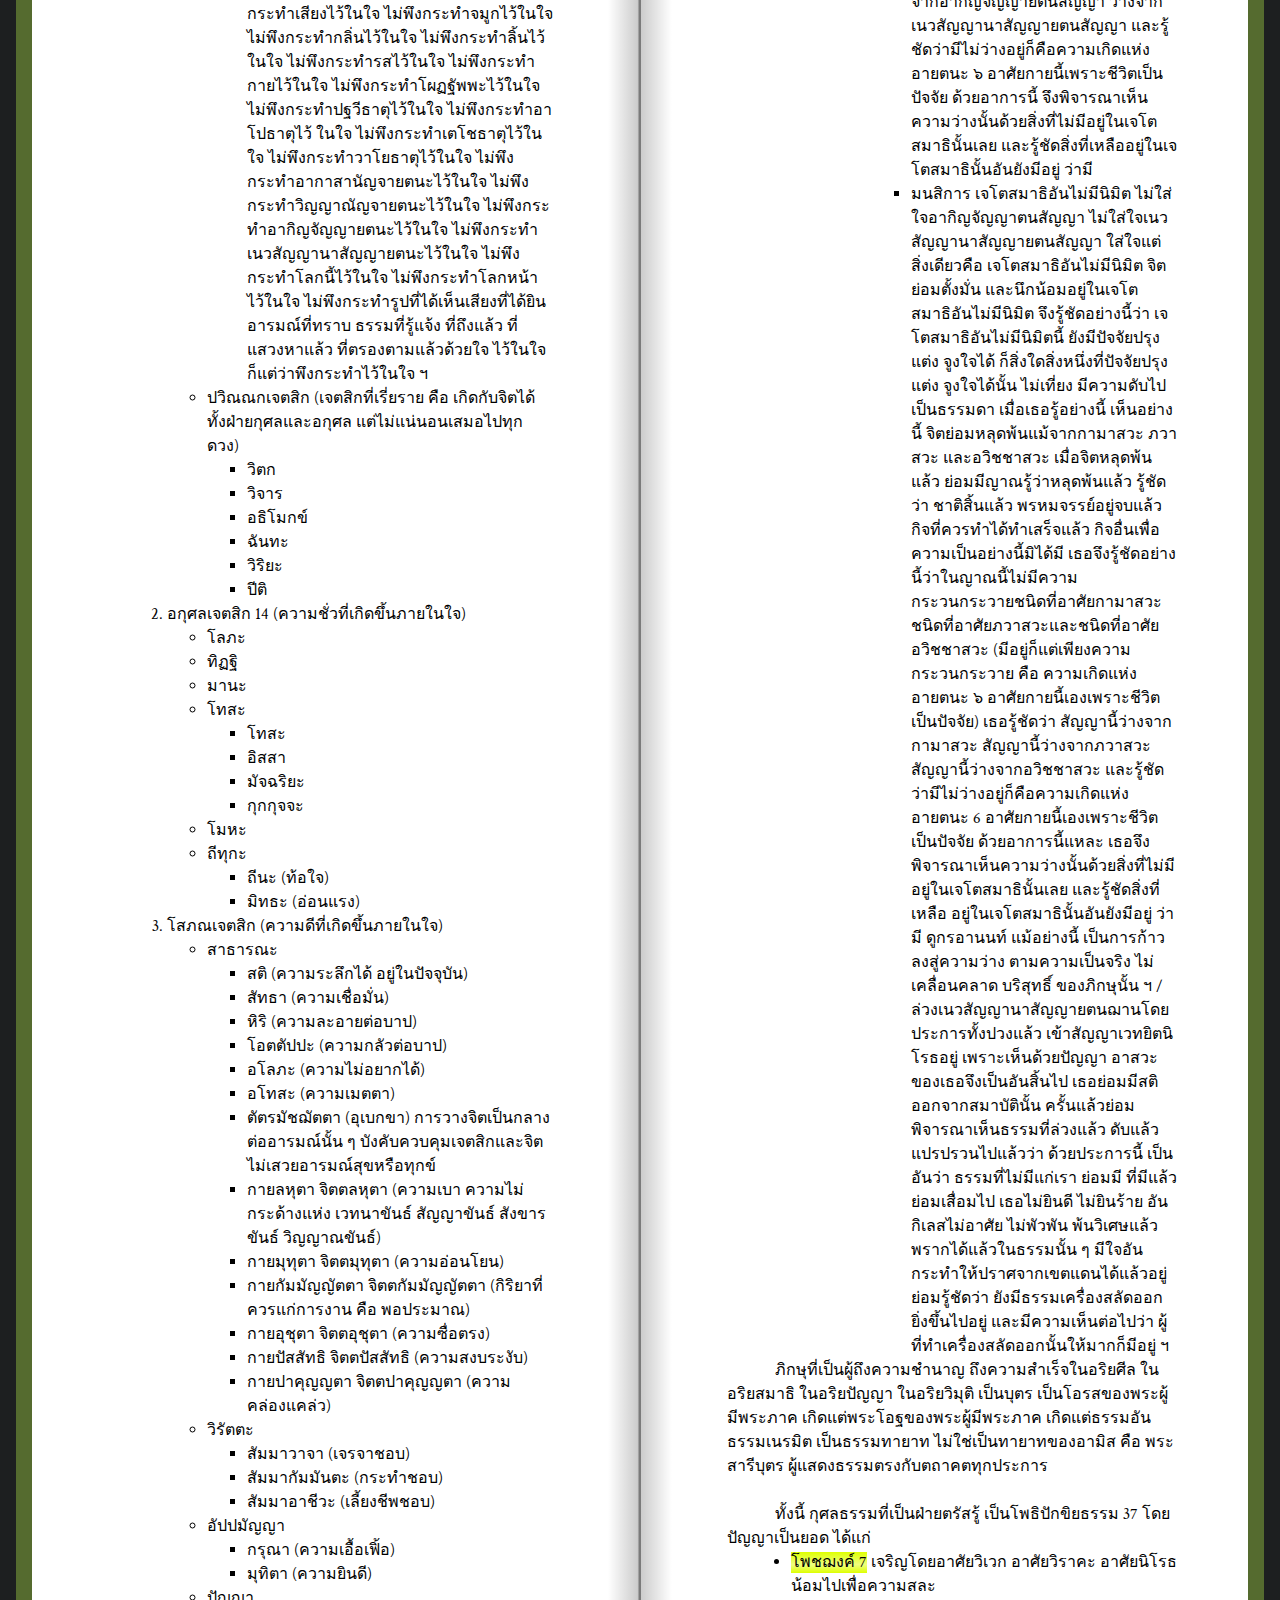
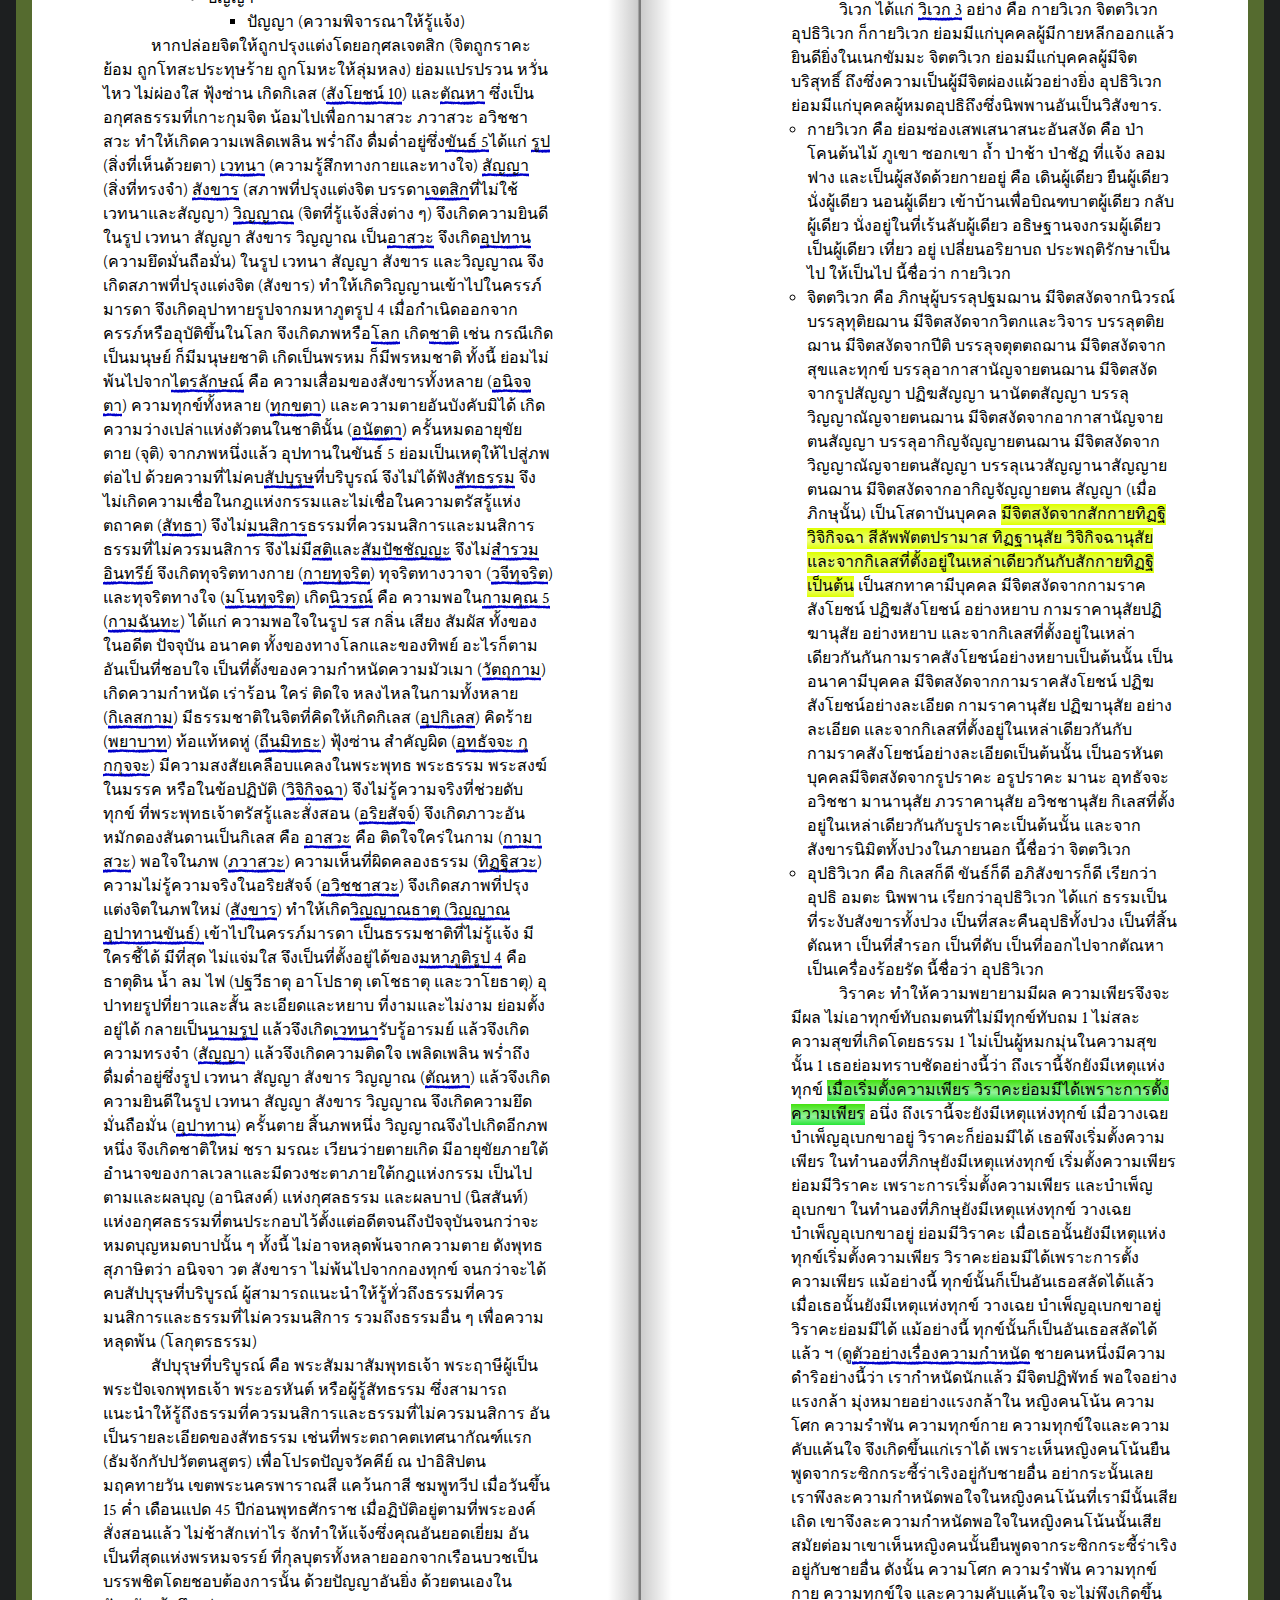
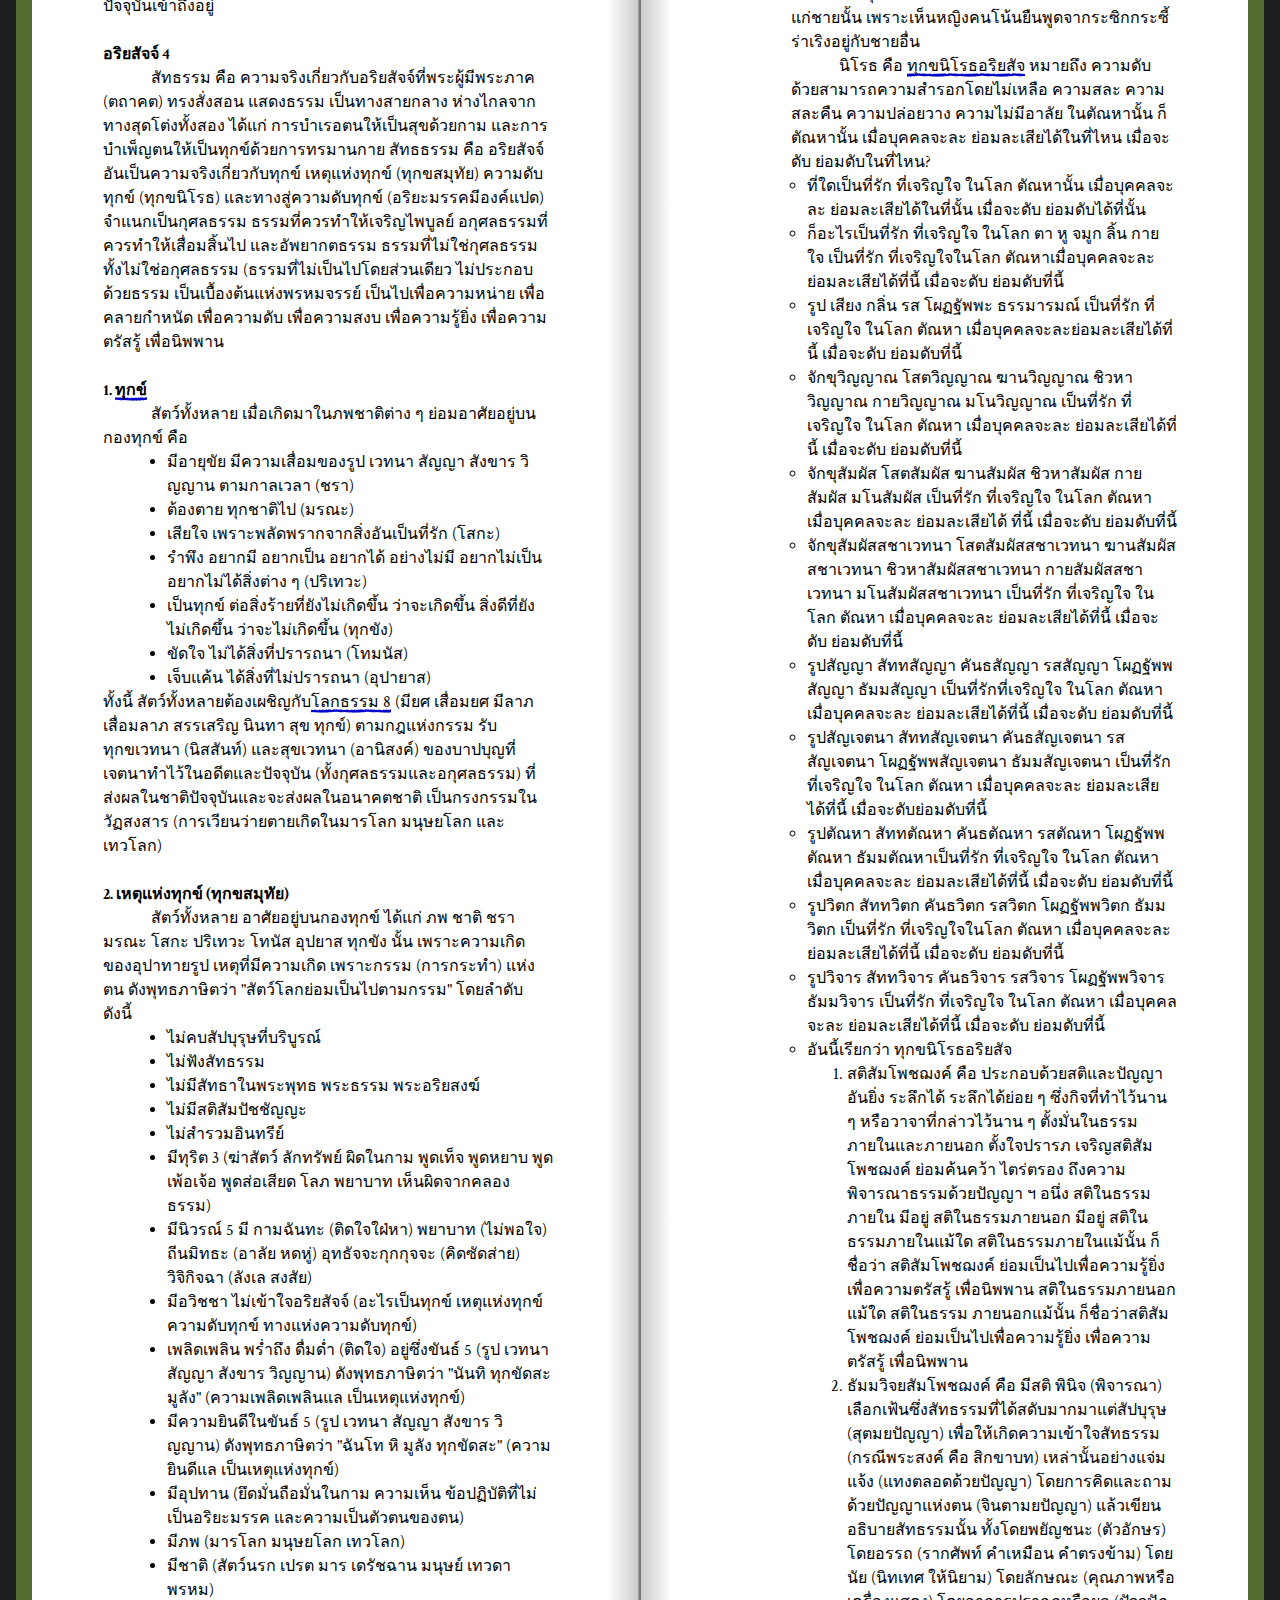
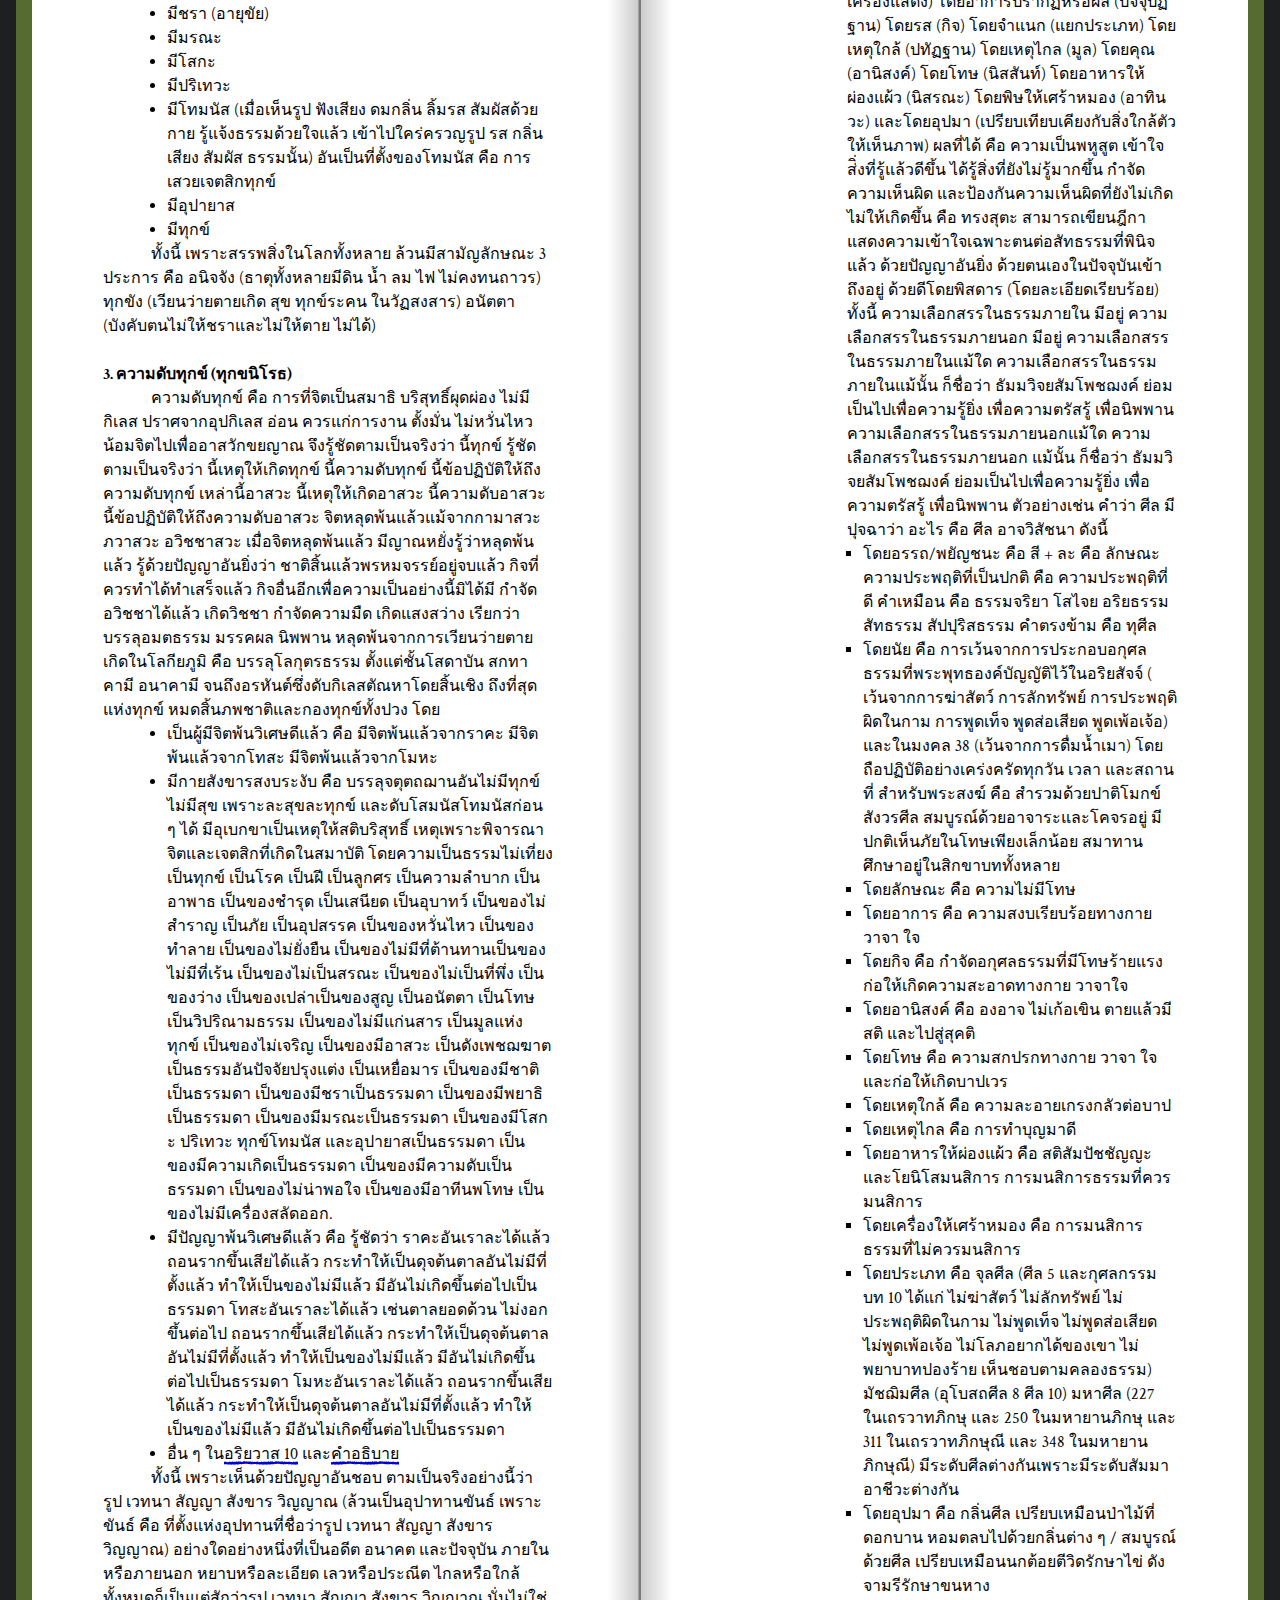
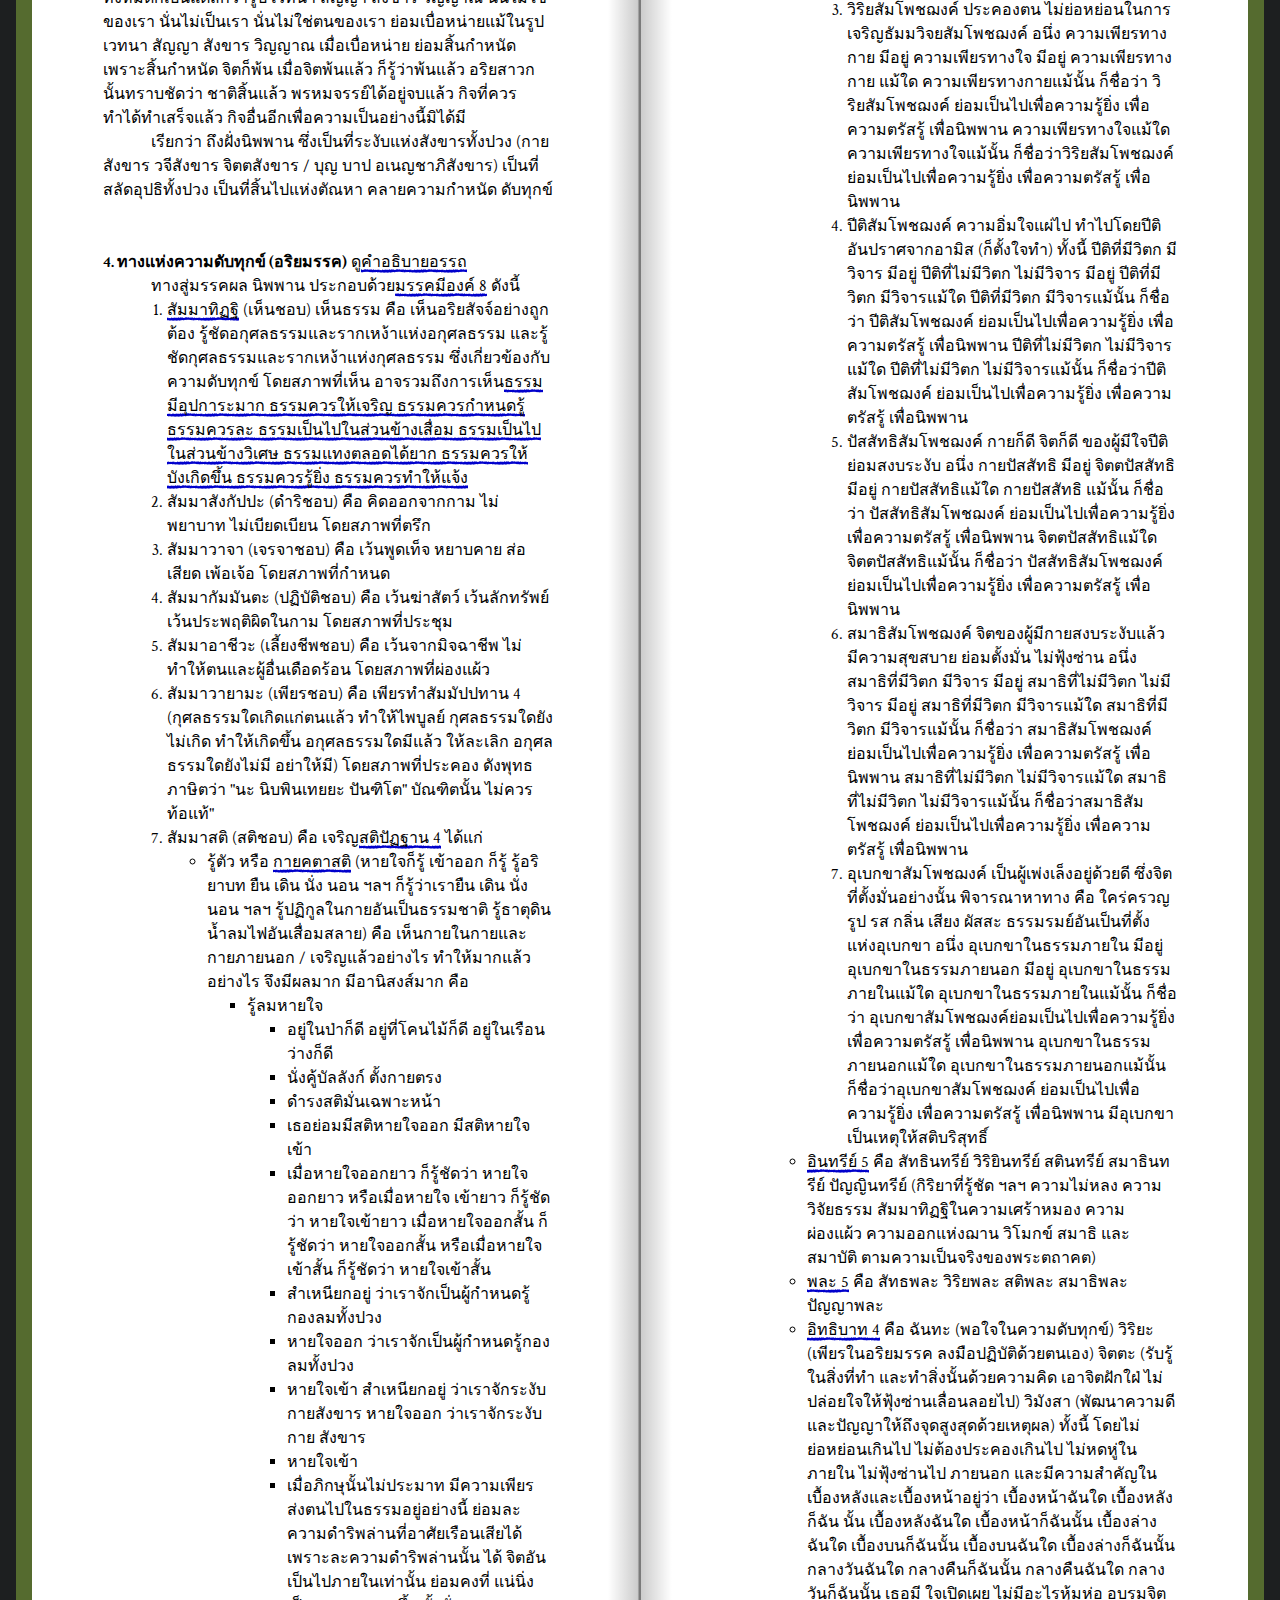
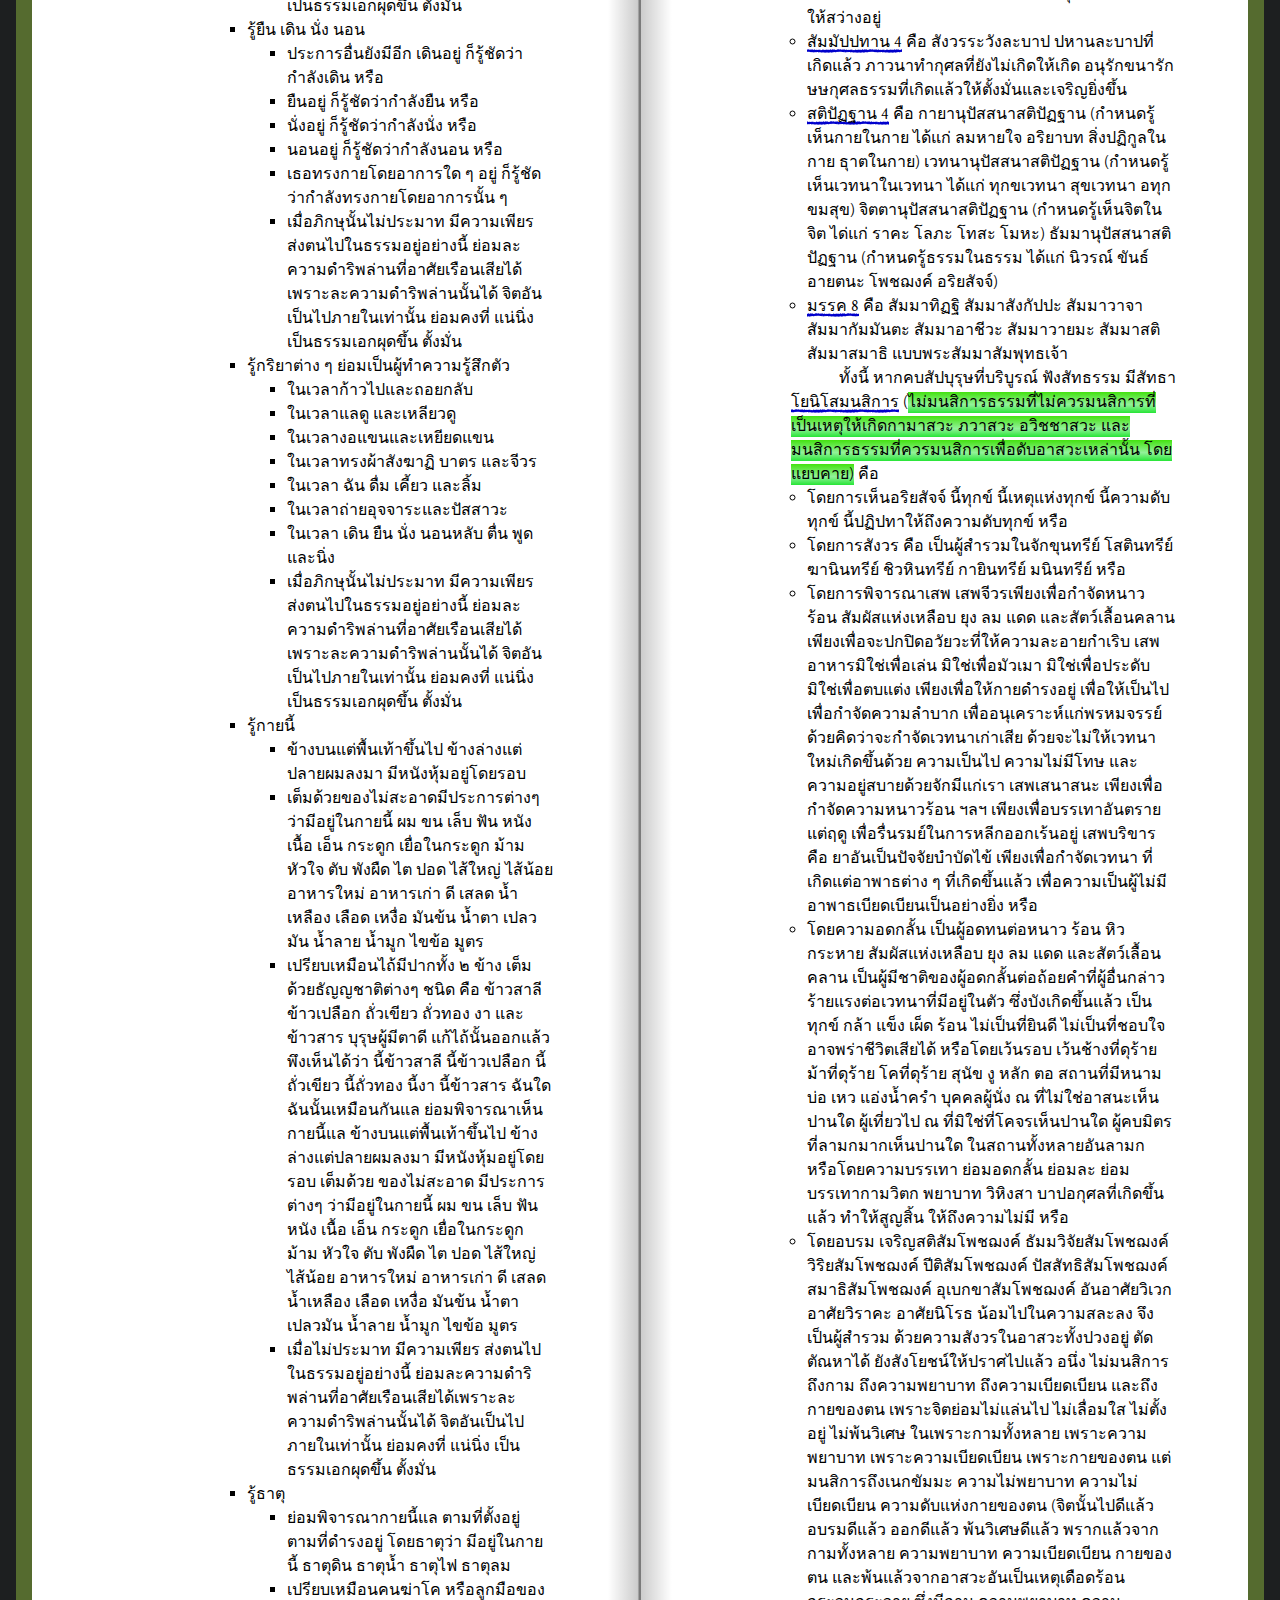
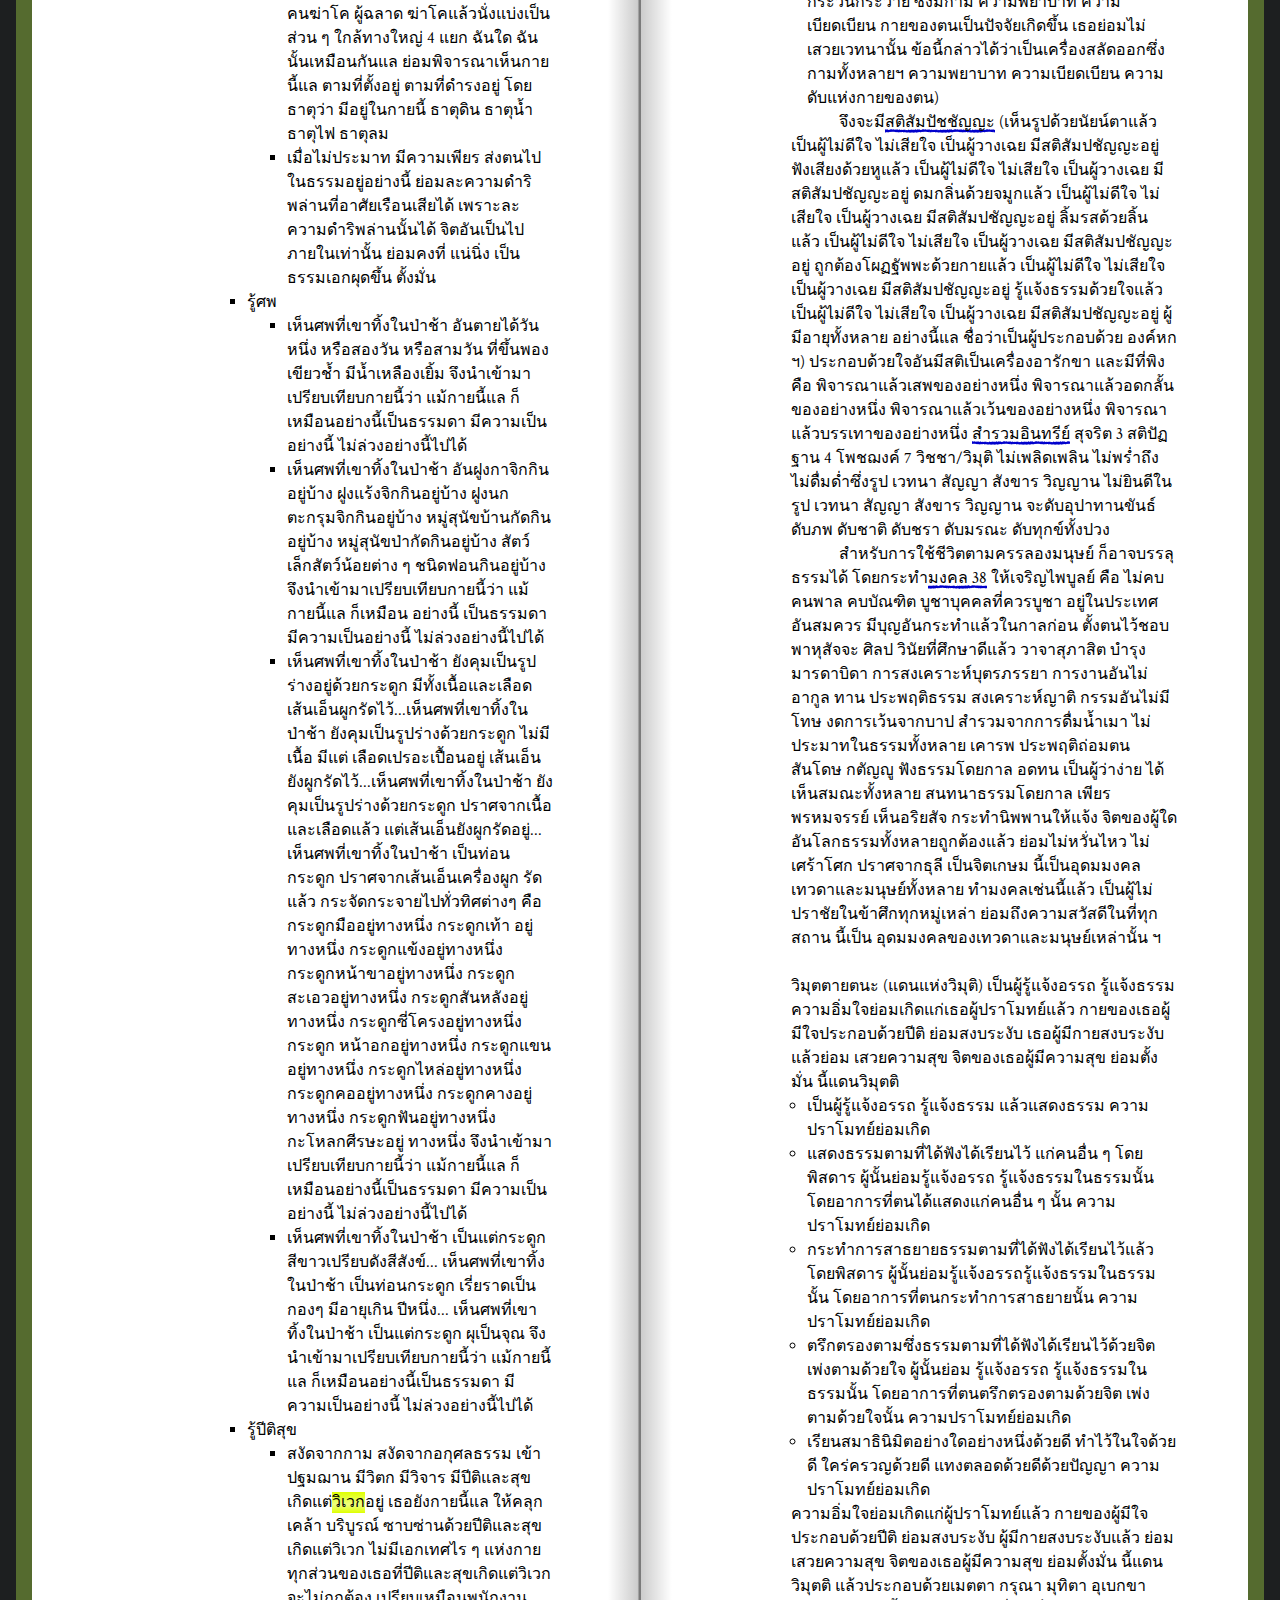
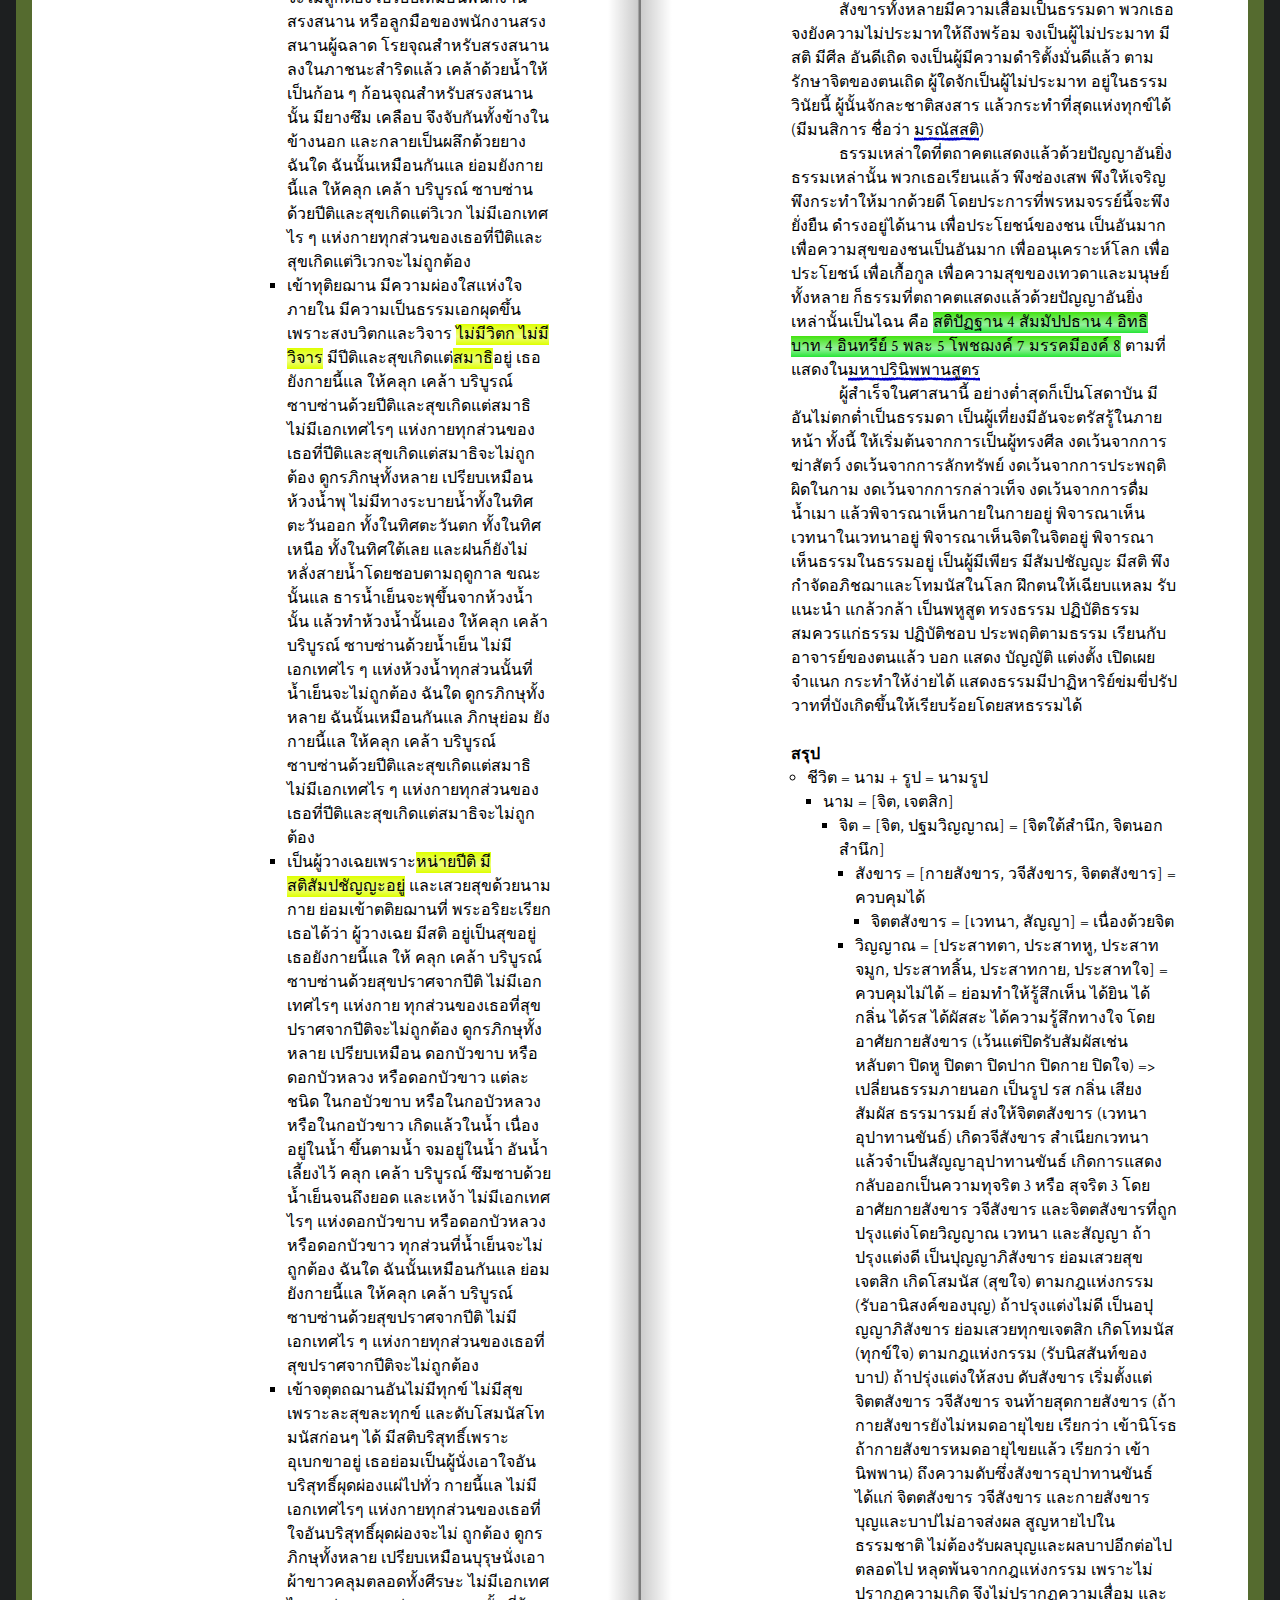
==== commit b5ac0a72: "Add files via upload" ====
--- a/nirvana.html
+++ b/nirvana.html
@@ -547,7 +547,7 @@
 </ul>
 <p>วิราคะ ทำให้ความพยายามมีผล ความเพียรจึงจะมีผล ไม่เอาทุกข์ทับถมตนที่ไม่มีทุกข์ทับถม 1 ไม่สละความสุขที่เกิดโดยธรรม 1 ไม่เป็นผู้หมกมุ่นในความสุขนั้น 1 เธอย่อมทราบชัดอย่างนี้ว่า ถึงเรานี้จักยังมีเหตุแห่งทุกข์ <mark class="green">เมื่อเริ่มตั้งความเพียร วิราคะย่อมมีได้เพราะการตั้งความเพียร</mark> อนึ่ง ถึงเรานี้จะยังมีเหตุแห่งทุกข์ เมื่อวางเฉย บำเพ็ญอุเบกขาอยู่ วิราคะก็ย่อมมีได้ เธอพึงเริ่มตั้งความเพียร ในทำนองที่ภิกษุยังมีเหตุแห่งทุกข์ เริ่มตั้งความเพียร ย่อมมีวิราคะ เพราะการเริ่มตั้งความเพียร และบำเพ็ญอุเบกขา ในทำนองที่ภิกษุยังมีเหตุแห่งทุกข์ วางเฉย บำเพ็ญอุเบกขาอยู่ ย่อมมีวิราคะ เมื่อเธอนั้นยังมีเหตุแห่งทุกข์เริ่มตั้งความเพียร วิราคะย่อมมีได้เพราะการตั้งความเพียร แม้อย่างนี้ ทุกข์นั้นก็เป็นอันเธอสลัดได้แล้ว เมื่อเธอนั้นยังมีเหตุแห่งทุกข์ วางเฉย บำเพ็ญอุเบกขาอยู่ วิราคะย่อมมีได้ แม้อย่างนี้ ทุกข์นั้นก็เป็นอันเธอสลัดได้แล้ว ฯ (ดู<a href="https://84000.org/tipitaka/pitaka_item/r.php?B=14&A=1&w=%C7%D4%C3%D2%A4%D0">ตัวอย่างเรื่องความกำหนัด</a> ชายคนหนึ่งมีความดำริอย่างนี้ว่า เรากำหนัดนักแล้ว มีจิตปฏิพัทธ์ พอใจอย่างแรงกล้า มุ่งหมายอย่างแรงกล้าใน
 หญิงคนโน้น ความโศก ความรำพัน ความทุกข์กาย ความทุกข์ใจและความคับแค้นใจ จึงเกิดขึ้นแก่เราได้ เพราะเห็นหญิงคนโน้นยืนพูดจากระซิกกระซี้ร่าเริงอยู่กับชายอื่น อย่ากระนั้นเลย เราพึงละความกำหนัดพอใจในหญิงคนโน้นที่เรามีนั้นเสียเถิด เขาจึงละความกำหนัดพอใจในหญิงคนโน้นนั้นเสีย สมัยต่อมาเขาเห็นหญิงคนนั้นยืนพูดจากระซิกกระซี้ร่าเริงอยู่กับชายอื่น ดังนั้น ความโศก ความรำพัน ความทุกข์กาย ความทุกข์ใจ และความคับแค้นใจ จะไม่พึงเกิดขึ้นแก่ชายนั้น เพราะเห็นหญิงคนโน้นยืนพูดจากระซิกกระซี้ร่าเริงอยู่กับชายอื่น
-<p>นิโรธ คือ ทุกขนิโรธอริยสัจ หมายถึง ความดับด้วยสามารถความสำรอกโดยไม่เหลือ ความสละ ความสละคืน ความปล่อยวาง ความไม่มีอาลัย ในตัณหานั้น ก็ตัณหานั้น เมื่อบุคคลจะละ ย่อมละเสียได้ในที่ไหน เมื่อจะดับ ย่อมดับในที่ไหน? 
+<p>นิโรธ คือ <a href="https://84000.org/tipitaka/pitaka_item/r.php?B=12&A=2066&w=%B9%D4%E2%C3%B8">ทุกขนิโรธอริยสัจ</a> หมายถึง ความดับด้วยสามารถความสำรอกโดยไม่เหลือ ความสละ ความสละคืน ความปล่อยวาง ความไม่มีอาลัย ในตัณหานั้น ก็ตัณหานั้น เมื่อบุคคลจะละ ย่อมละเสียได้ในที่ไหน เมื่อจะดับ ย่อมดับในที่ไหน? 
 <ul>
 <li>ที่ใดเป็นที่รัก ที่เจริญใจ ในโลก ตัณหานั้น เมื่อบุคคลจะละ ย่อมละเสียได้ในที่นั้น เมื่อจะดับ ย่อมดับได้ที่นั้น 
 <li>ก็อะไรเป็นที่รัก ที่เจริญใจ ในโลก ตา หู จมูก ลิ้น กาย ใจ เป็นที่รัก ที่เจริญใจในโลก ตัณหาเมื่อบุคคลจะละ ย่อมละเสียได้ที่นี้ เมื่อจะดับ ย่อมดับที่นี้ 
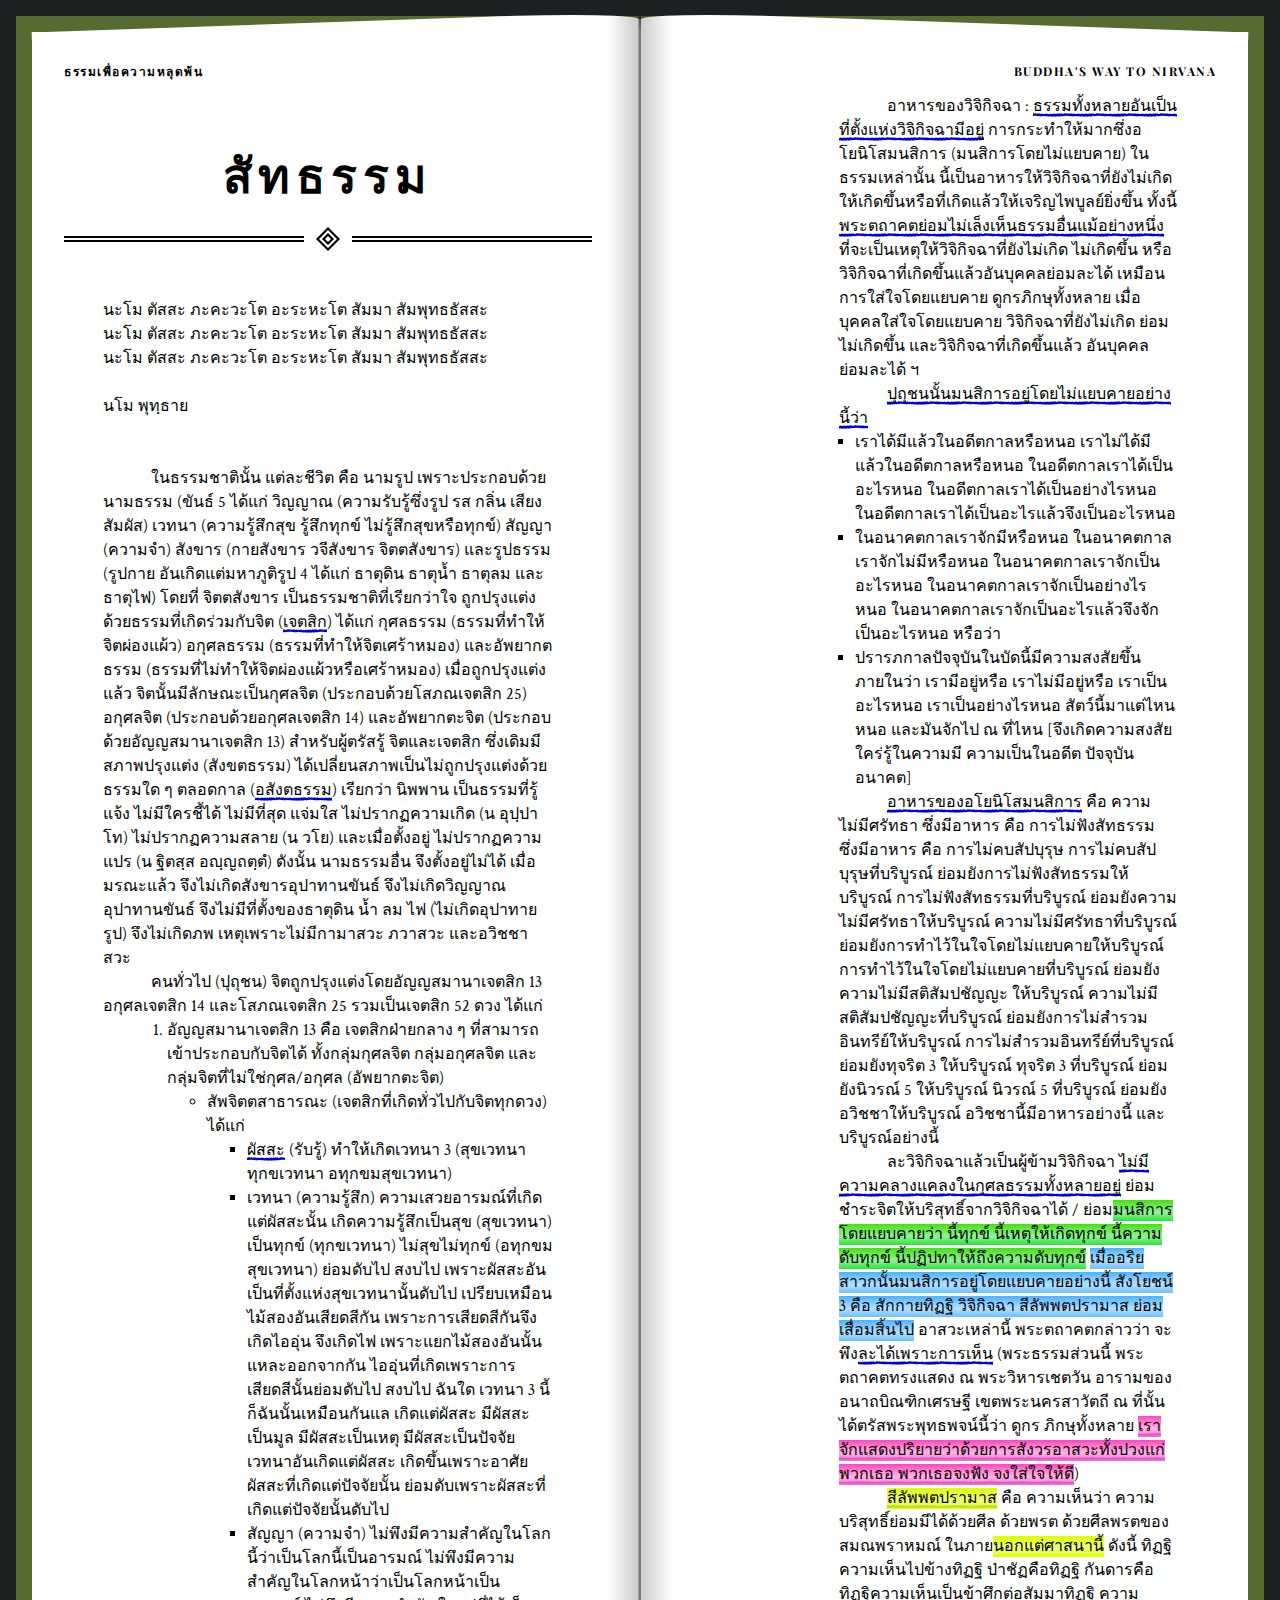
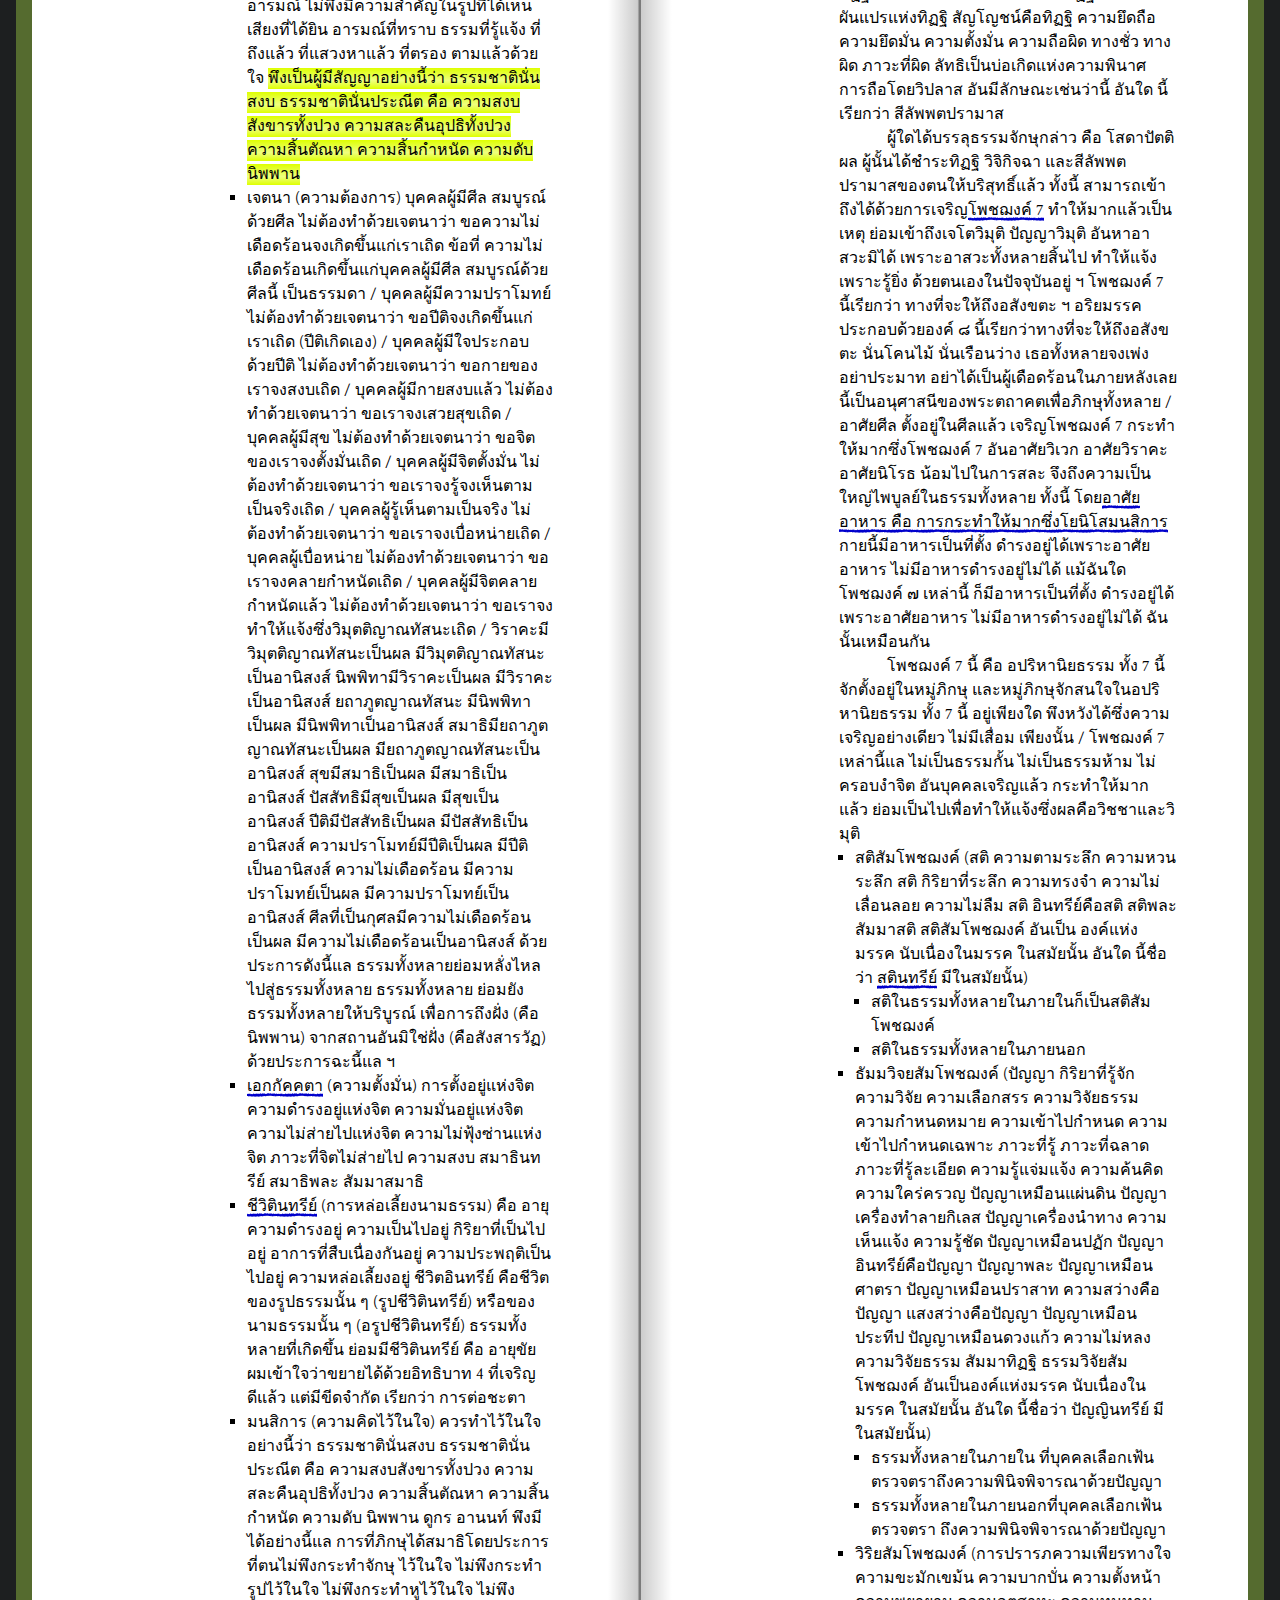
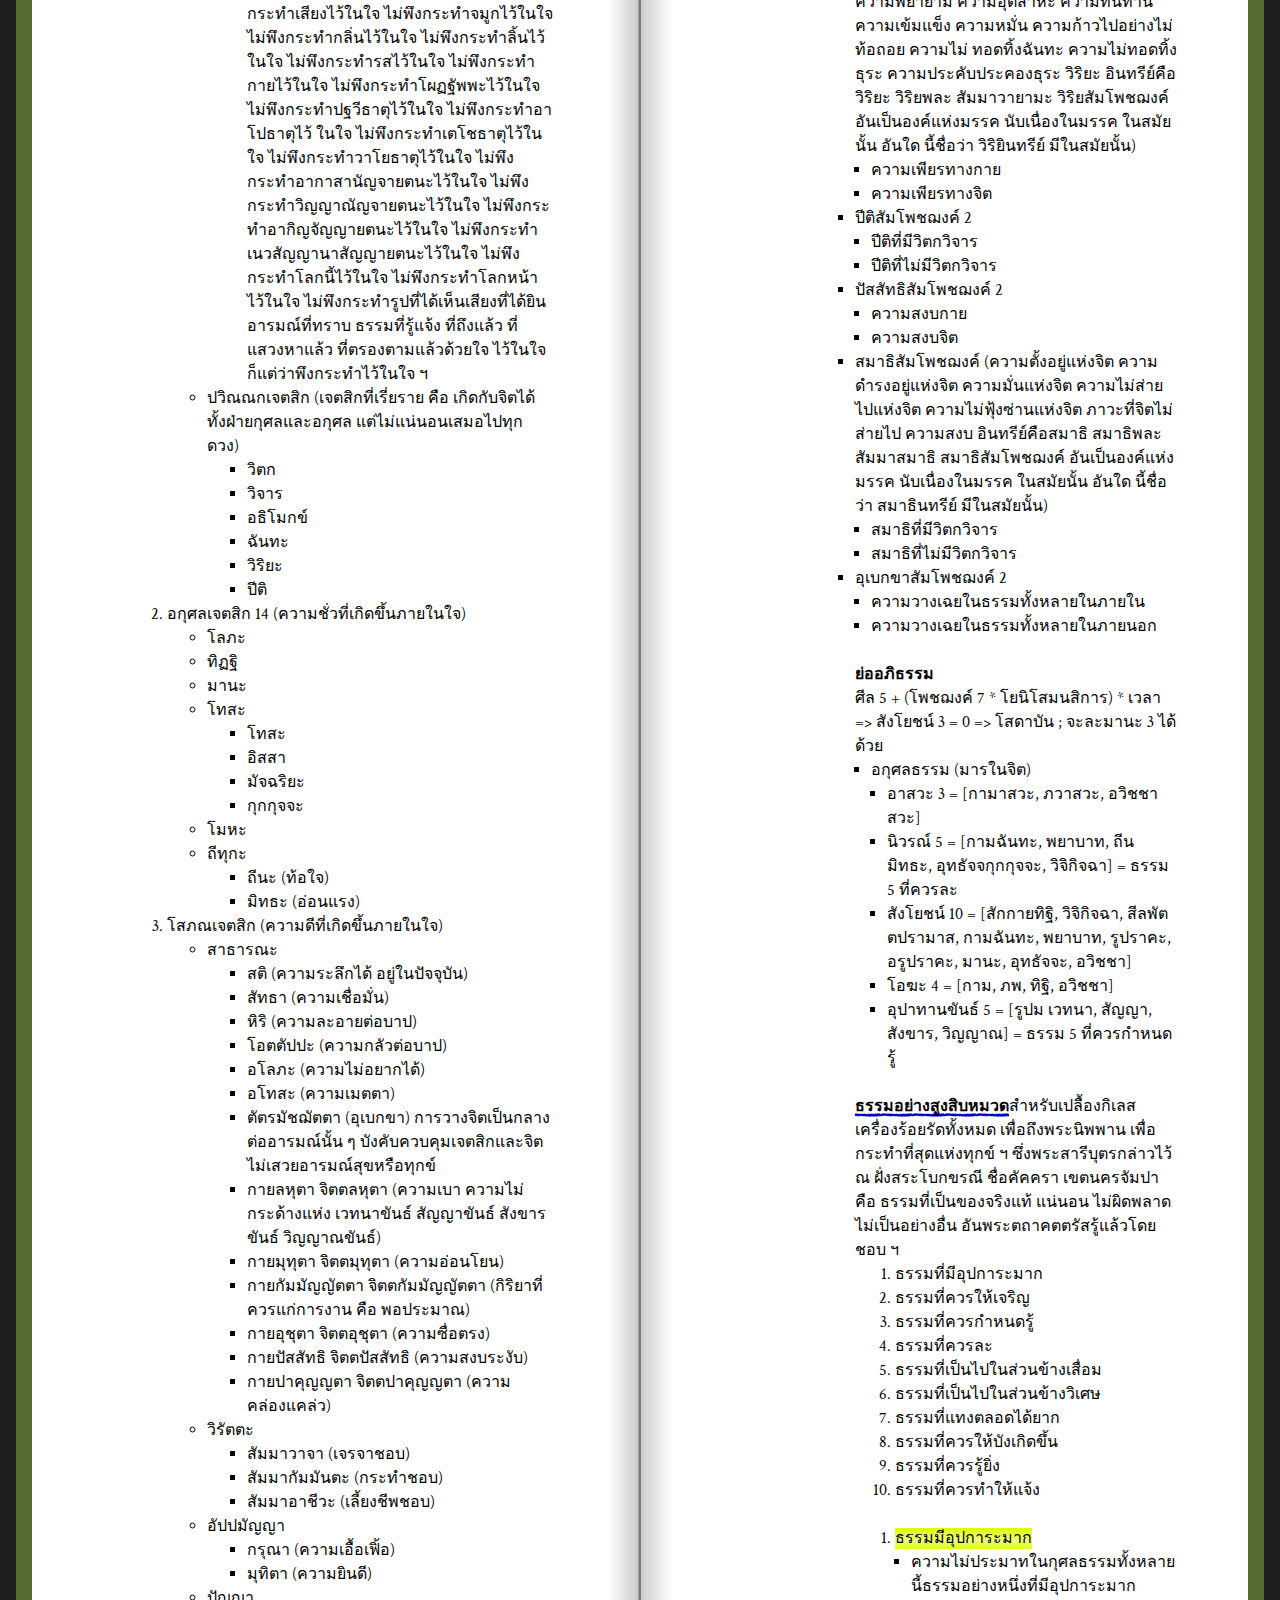
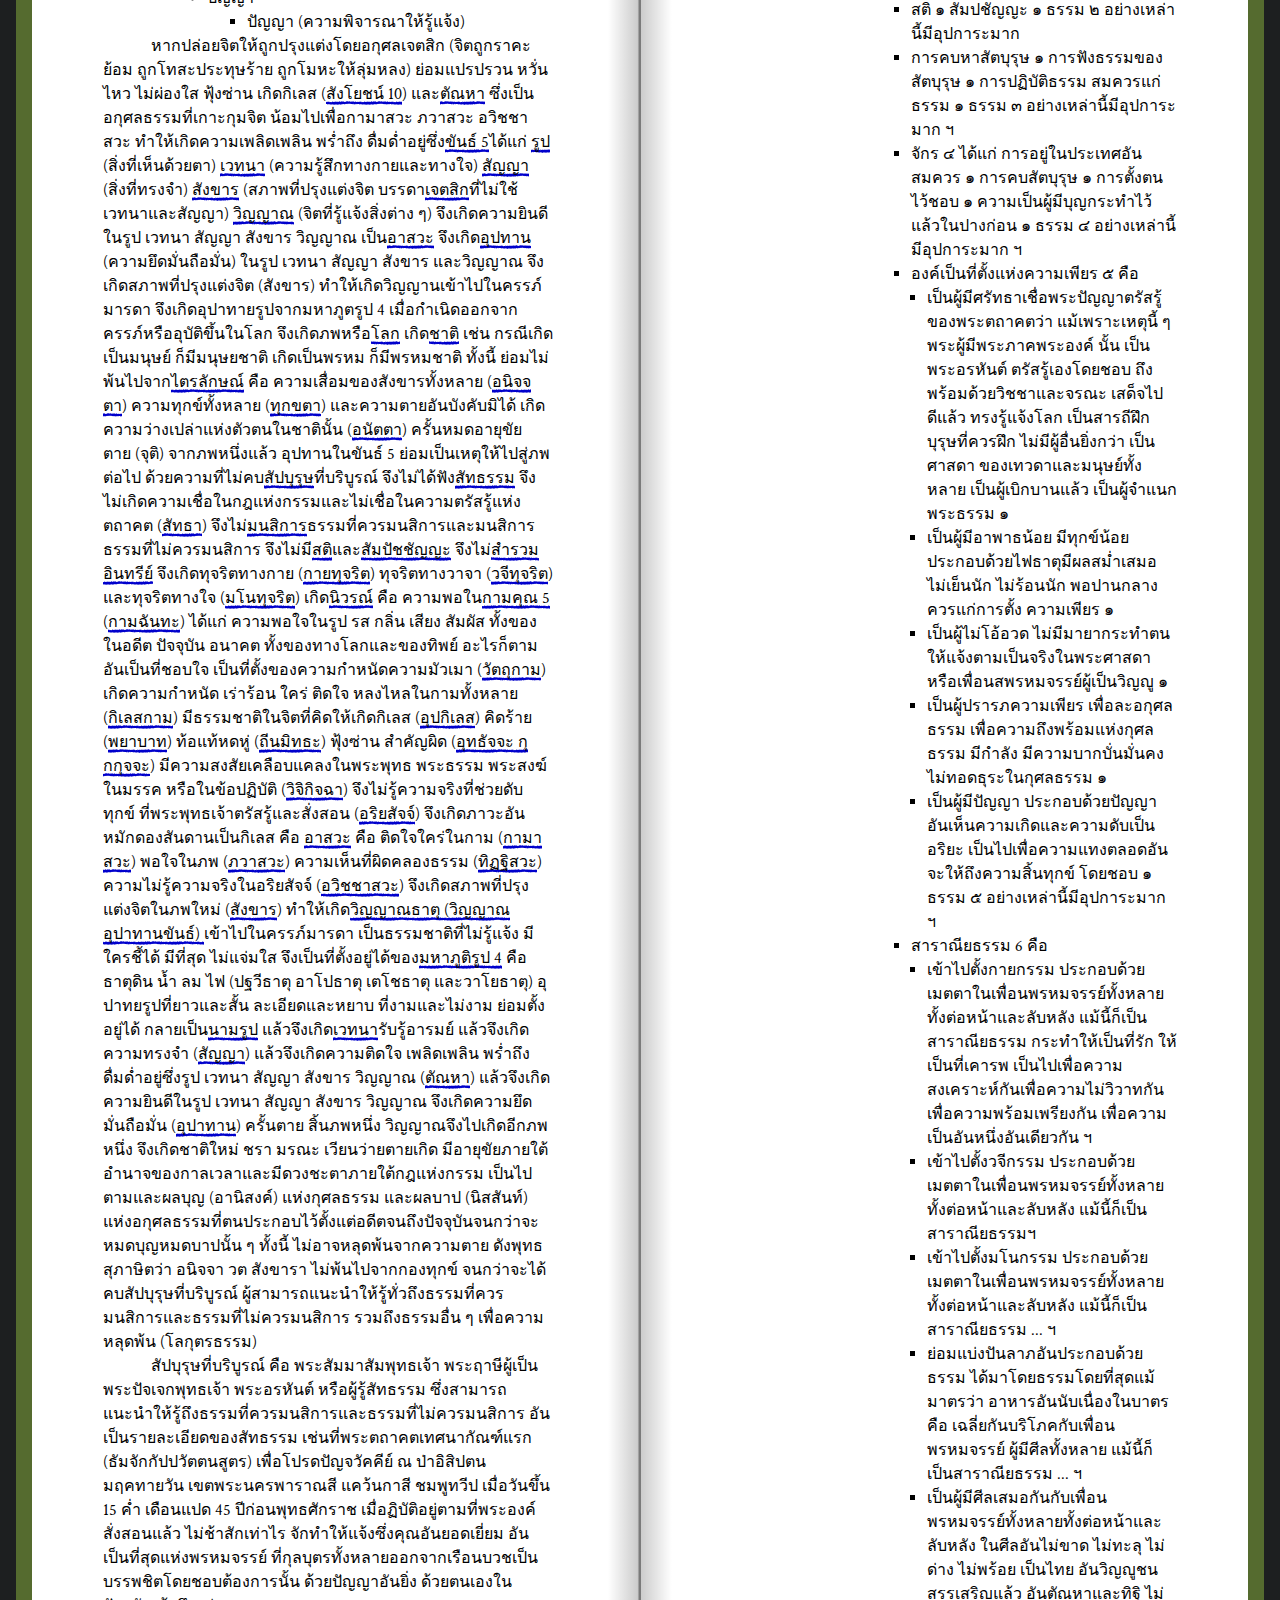
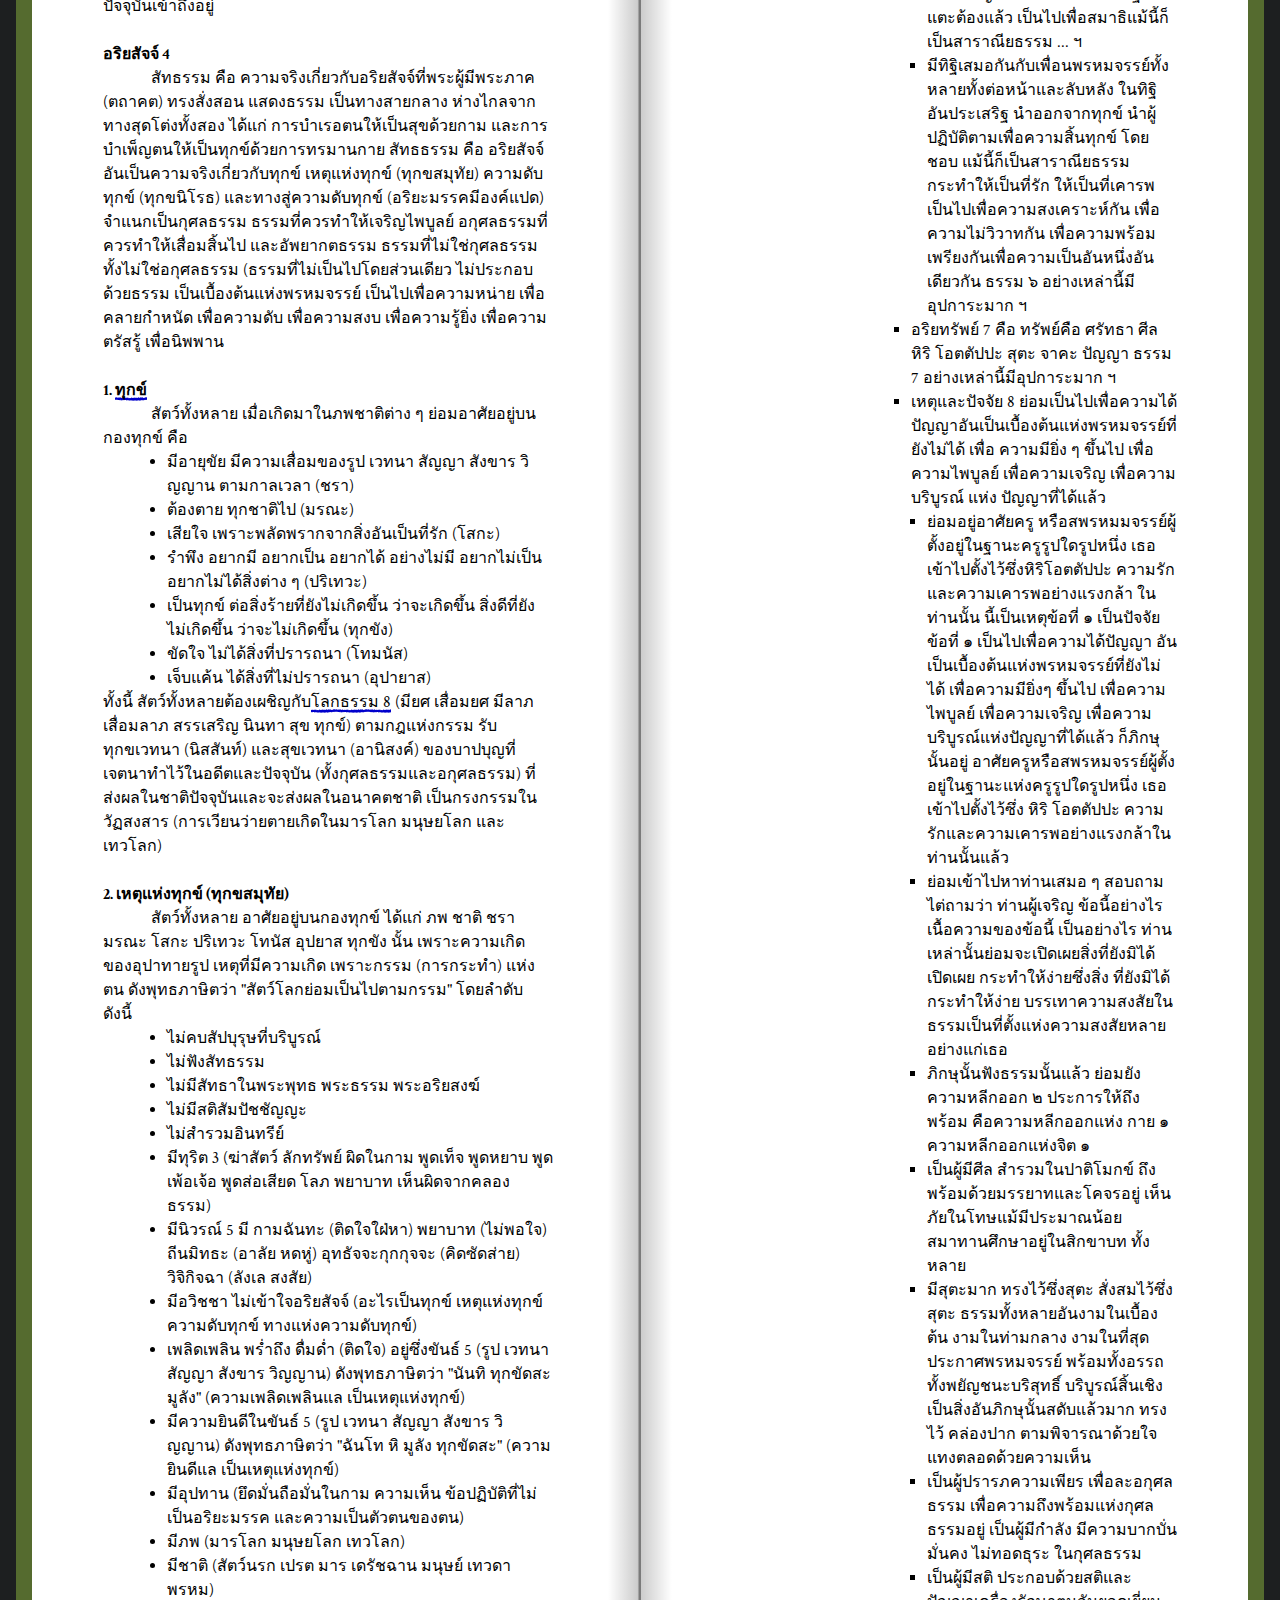
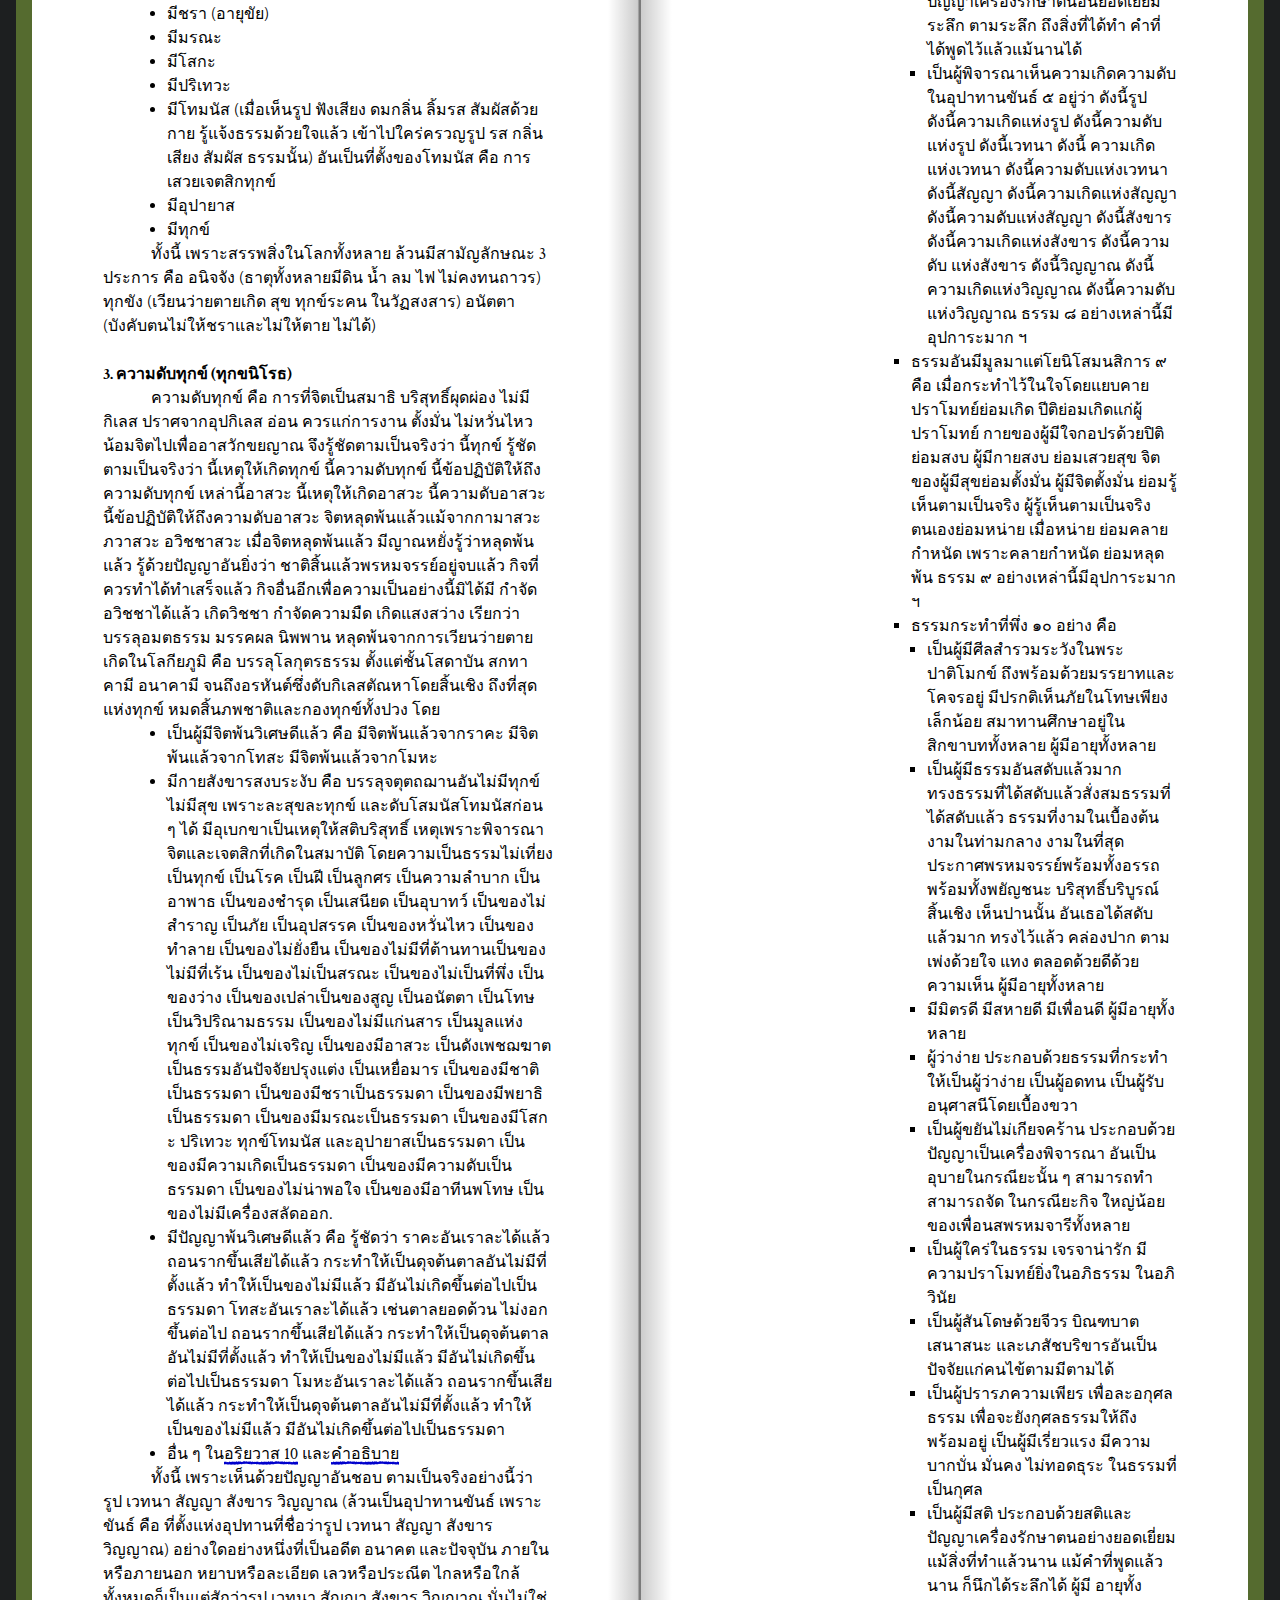
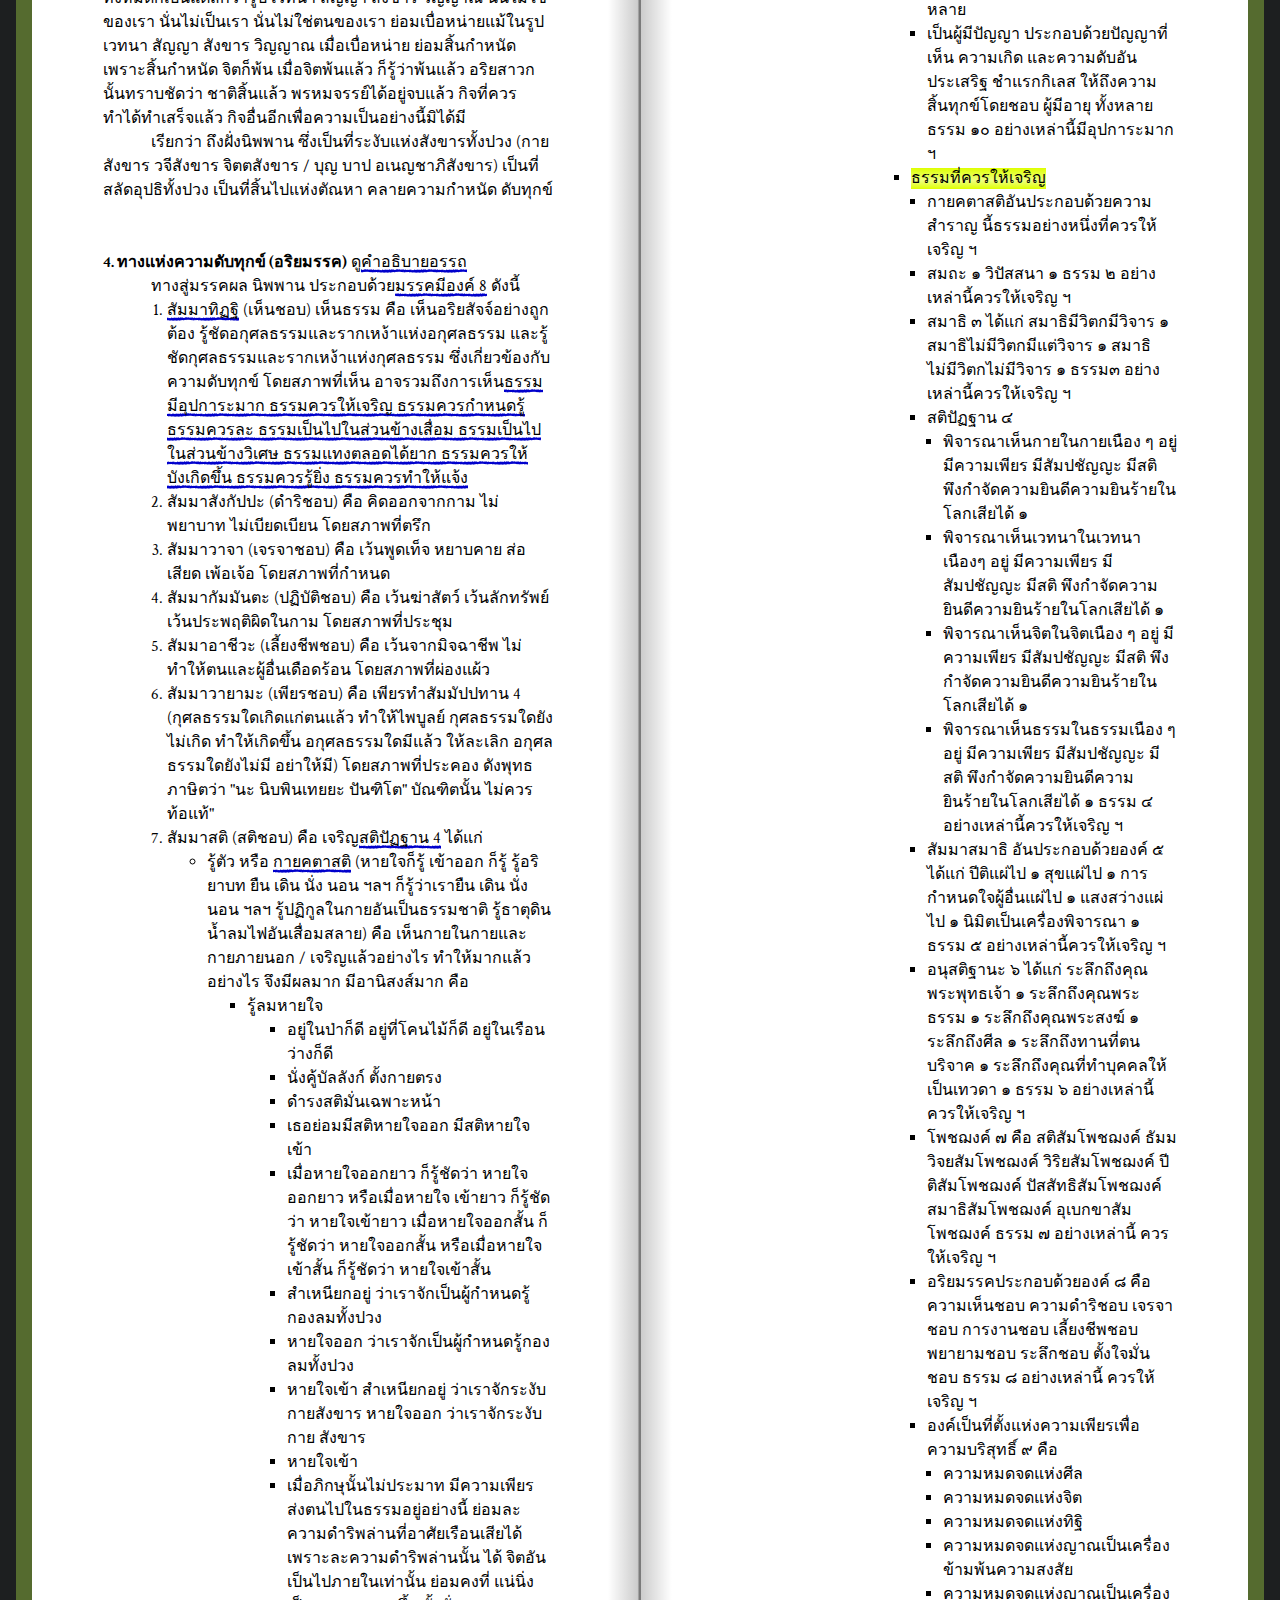
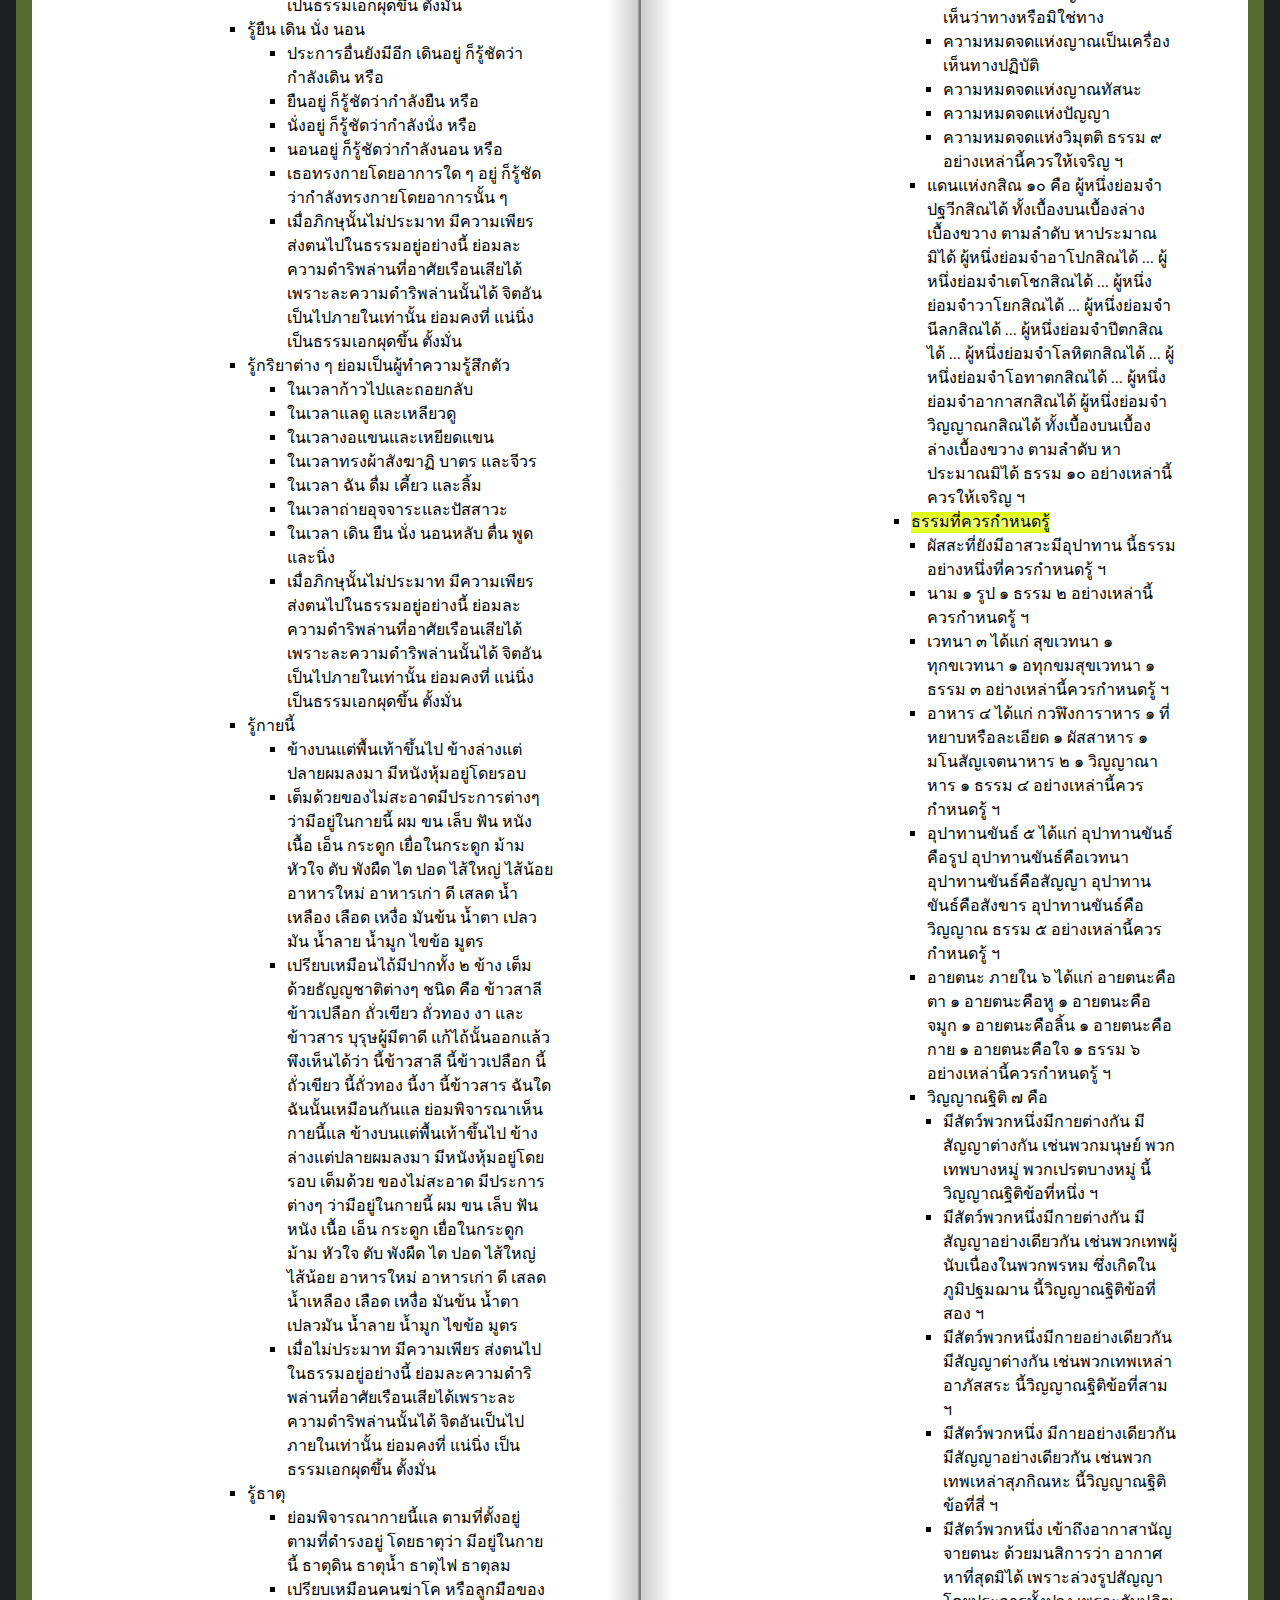
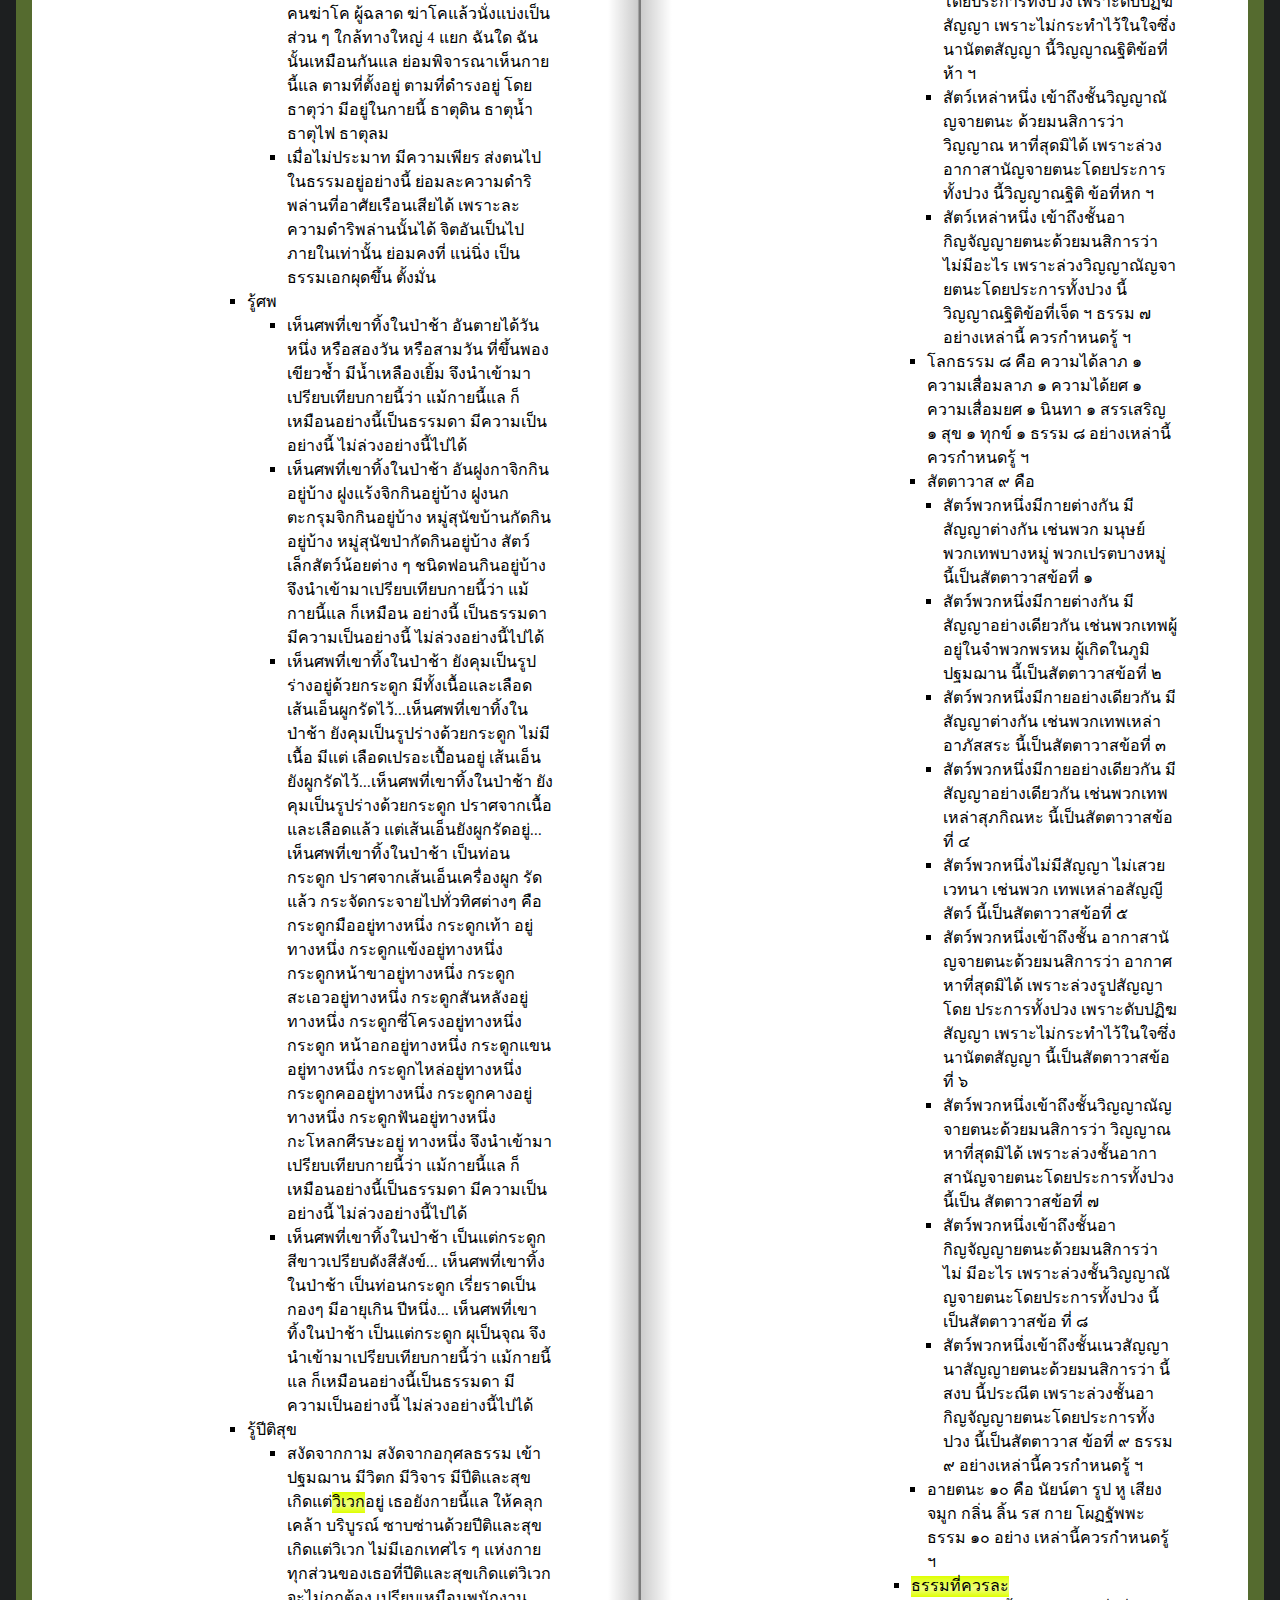
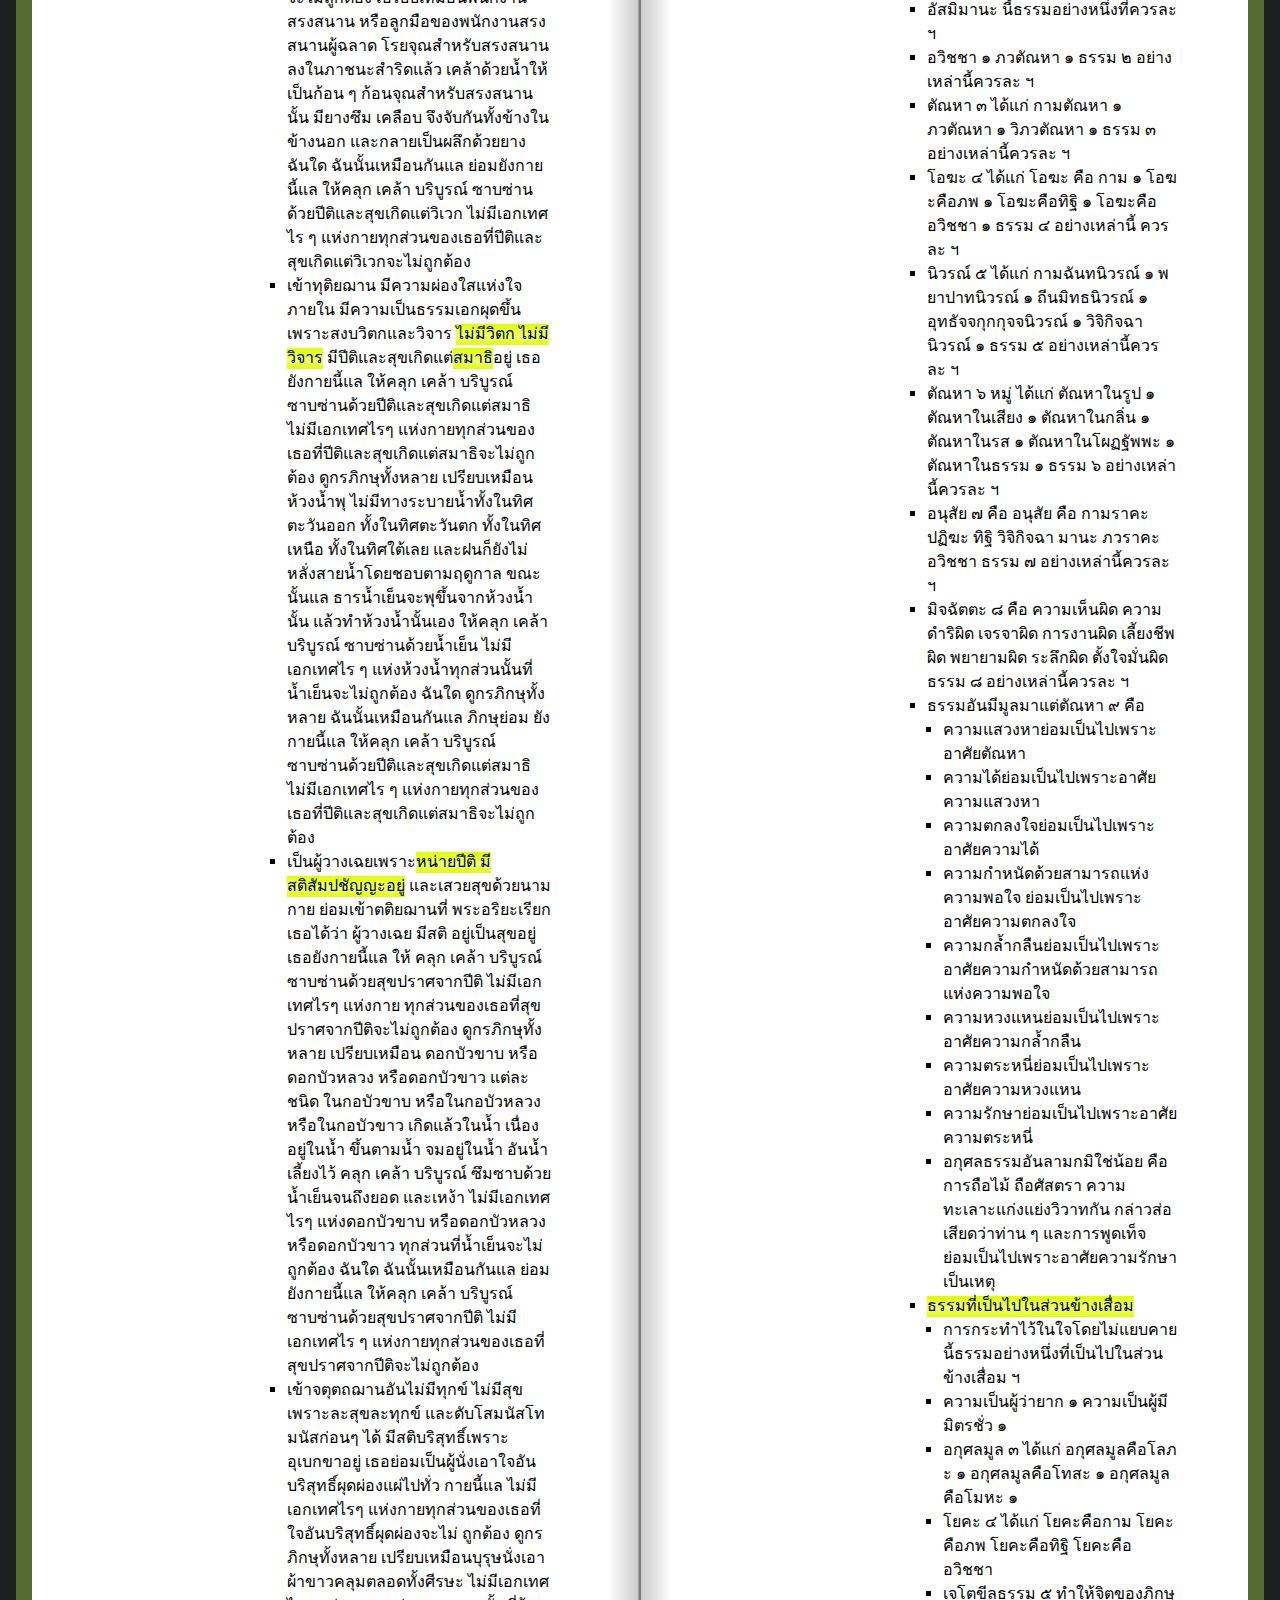
==== commit 8417aad4: "Add files via upload" ====
--- a/nirvana.html
+++ b/nirvana.html
@@ -876,11 +876,823 @@
 <li>ความวางเฉยในธรรมทั้งหลายในภายใน
 <li>ความวางเฉยในธรรมทั้งหลายในภายนอก
 </ul> 
-
-</p>
-<dd><b>ปัจฉิมพจน์</b><br>
+<br>
+</p>
+<dd><b>ย่ออภิธรรม</b><br>
 ศีล 5 + (โพชฌงค์ 7 * โยนิโสมนสิการ) * เวลา => สังโยชน์ 3 = 0 => โสดาบัน ; จะละมานะ 3 ได้ด้วย
+<ul>
+<li>อกุศลธรรม (มารในจิต)
+<ul>
+<li>อาสวะ 3 = [กามาสวะ, ภวาสวะ, อวิชชาสวะ]
+<li>นิวรณ์ 5 = [กามฉันทะ, พยาบาท, ถีนมิทธะ, อุทธัจจกุกกุจจะ, วิจิกิจฉา] = ธรรม 5 ที่ควรละ
+<li>สังโยชน์ 10 = [สักกายทิฐิ, วิจิกิจฉา, สีลพัตตปรามาส, กามฉันทะ, พยาบาท, รูปราคะ, อรูปราคะ, มานะ, อุทธัจจะ, อวิชชา]
+<li>โอฆะ 4 = [กาม, ภพ, ทิฐิ, อวิชชา]
+<li>อุปาทานขันธ์ 5 = [รูปม เวทนา, สัญญา, สังขาร, วิญญาณ] = ธรรม 5 ที่ควรกำหนดรู้
+
 </dd>
+<br>
+<a href="https://84000.org/tipitaka/pitaka_item/r.php?B=11&A=7016&w=%E2%CD%A6%D0_%F4"><strong>ธรรมอย่างสูงสิบหมวด</strong></a>สำหรับเปลื้องกิเลสเครื่องร้อยรัดทั้งหมด เพื่อถึงพระนิพพาน เพื่อกระทำที่สุดแห่งทุกข์ ฯ ซึ่งพระสารีบุตรกล่าวไว้ ณ ฝั่งสระโบกขรณี ชื่อคัคครา เขตนครจัมปา คือ ธรรมที่เป็นของจริงแท้ แน่นอน ไม่ผิดพลาด ไม่เป็นอย่างอื่น อันพระตถาคตตรัสรู้แล้วโดยชอบ ฯ
+<ol>
+<li>ธรรมที่มีอุปการะมาก
+<li>ธรรมที่ควรให้เจริญ
+<li>ธรรมที่ควรกำหนดรู้
+<li>ธรรมที่ควรละ 
+<li>ธรรมที่เป็นไปในส่วนข้างเสื่อม
+<li>ธรรมที่เป็นไปในส่วนข้างวิเศษ
+<li>ธรรมที่แทงตลอดได้ยาก
+<li>ธรรมที่ควรให้บังเกิดขึ้น
+<li>ธรรมที่ควรรู้ยิ่ง
+<li>ธรรมที่ควรทำให้แจ้ง
+</ol>
+<br>
+<ol>
+<li><mark>ธรรมมีอุปการะมาก</mark>
+<ul>
+<li>ความไม่ประมาทในกุศลธรรมทั้งหลาย นี้ธรรมอย่างหนึ่งที่มีอุปการะมาก
+<li>สติ ๑ สัมปชัญญะ ๑ ธรรม ๒ อย่างเหล่านี้มีอุปการะมาก
+<li>การคบหาสัตบุรุษ ๑ การฟังธรรมของสัตบุรุษ ๑ การปฏิบัติธรรม สมควรแก่ธรรม ๑ ธรรม ๓ อย่างเหล่านี้มีอุปการะมาก ฯ
+<li>จักร ๔ ได้แก่ การอยู่ในประเทศอันสมควร ๑ การคบสัตบุรุษ ๑ การตั้งตนไว้ชอบ ๑ ความเป็นผู้มีบุญกระทำไว้แล้วในปางก่อน ๑ ธรรม ๔ อย่างเหล่านี้มีอุปการะมาก ฯ
+<li>องค์เป็นที่ตั้งแห่งความเพียร ๕ คือ 
+<ul>
+<li>เป็นผู้มีศรัทธาเชื่อพระปัญญาตรัสรู้ของพระตถาคตว่า แม้เพราะเหตุนี้ ๆ พระผู้มีพระภาคพระองค์
+นั้น เป็นพระอรหันต์ ตรัสรู้เองโดยชอบ ถึงพร้อมด้วยวิชชาและจรณะ เสด็จไปดีแล้ว ทรงรู้แจ้งโลก เป็นสารถีฝึกบุรุษที่ควรฝึก ไม่มีผู้อื่นยิ่งกว่า เป็นศาสดา
+ของเทวดาและมนุษย์ทั้งหลาย เป็นผู้เบิกบานแล้ว เป็นผู้จำแนกพระธรรม ๑ 
+<li>เป็นผู้มีอาพาธน้อย มีทุกข์น้อย ประกอบด้วยไฟธาตุมีผลสม่ำเสมอ ไม่เย็นนัก
+ไม่ร้อนนัก พอปานกลาง ควรแก่การตั้ง ความเพียร ๑ 
+<li>เป็นผู้ไม่โอ้อวด ไม่มีมายากระทำตนให้แจ้งตามเป็นจริงในพระศาสดาหรือเพื่อนสพรหมจรรย์ผู้เป็นวิญญู ๑
+<li>เป็นผู้ปรารภความเพียร เพื่อละอกุศลธรรม เพื่อความถึงพร้อมแห่งกุศลธรรม
+มีกำลัง มีความบากบั่นมั่นคง ไม่ทอดธุระในกุศลธรรม ๑ 
+<li>เป็นผู้มีปัญญา ประกอบด้วยปัญญา อันเห็นความเกิดและความดับเป็นอริยะ เป็นไปเพื่อความแทงตลอดอันจะให้ถึงความสิ้นทุกข์ โดยชอบ ๑ ธรรม ๕ อย่างเหล่านี้มีอุปการะมาก ฯ
+</ul>
+<li>สาราณียธรรม 6 คือ 
+<ul>
+<li>เข้าไปตั้งกายกรรม ประกอบด้วยเมตตาในเพื่อนพรหมจรรย์ทั้งหลาย ทั้งต่อหน้าและลับหลัง แม้นี้ก็เป็นสาราณียธรรม กระทำให้เป็นที่รัก ให้เป็นที่เคารพ เป็นไปเพื่อความสงเคราะห์กันเพื่อความไม่วิวาทกัน เพื่อความพร้อมเพรียงกัน เพื่อความเป็นอันหนึ่งอันเดียวกัน ฯ
+<li>เข้าไปตั้งวจีกรรม ประกอบด้วยเมตตาในเพื่อนพรหมจรรย์ทั้งหลายทั้งต่อหน้าและลับหลัง แม้นี้ก็เป็นสาราณียธรรมฯ
+<li>เข้าไปตั้งมโนกรรม ประกอบด้วยเมตตาในเพื่อนพรหมจรรย์ทั้งหลายทั้งต่อหน้าและลับหลัง แม้นี้ก็เป็นสาราณียธรรม ... ฯ
+<li>ย่อมแบ่งปันลาภอันประกอบด้วยธรรม ได้มาโดยธรรมโดยที่สุดแม้มาตรว่า อาหารอันนับเนื่องในบาตร คือ เฉลี่ยกันบริโภคกับเพื่อนพรหมจรรย์ ผู้มีศีลทั้งหลาย แม้นี้ก็เป็นสาราณียธรรม ... ฯ
+<li>เป็นผู้มีศีลเสมอกันกับเพื่อนพรหมจรรย์ทั้งหลายทั้งต่อหน้าและลับหลัง ในศีลอันไม่ขาด ไม่ทะลุ ไม่ด่าง ไม่พร้อย เป็นไทย อันวิญญูชนสรรเสริญแล้ว อันตัณหาและทิฐิ ไม่แตะต้องแล้ว เป็นไปเพื่อสมาธิแม้นี้ก็เป็นสาราณียธรรม ... ฯ
+<li>มีทิฐิเสมอกันกับเพื่อนพรหมจรรย์ทั้งหลายทั้งต่อหน้าและลับหลัง ในทิฐิอันประเสริฐ นำออกจากทุกข์ นำผู้ปฏิบัติตามเพื่อความสิ้นทุกข์ โดยชอบ แม้นี้ก็เป็นสาราณียธรรม กระทำให้เป็นที่รัก ให้เป็นที่เคารพ เป็นไปเพื่อความสงเคราะห์กัน เพื่อความไม่วิวาทกัน เพื่อความพร้อมเพรียงกันเพื่อความเป็นอันหนึ่งอันเดียวกัน ธรรม ๖ อย่างเหล่านี้มีอุปการะมาก ฯ
+</ul>
+<li>อริยทรัพย์ 7 คือ ทรัพย์คือ ศรัทธา ศีล หิริ โอตตัปปะ สุตะ จาคะ ปัญญา ธรรม 7 อย่างเหล่านี้มีอุปการะมาก ฯ
+<li>เหตุและปัจจัย 8 ย่อมเป็นไปเพื่อความได้ปัญญาอันเป็นเบื้องต้นแห่งพรหมจรรย์ที่ยังไม่ได้ เพื่อ
+ความมียิ่ง ๆ ขึ้นไป เพื่อความไพบูลย์ เพื่อความเจริญ เพื่อความบริบูรณ์ แห่ง
+ปัญญาที่ได้แล้ว 
+<ul>
+<li>ย่อมอยู่อาศัยครู หรือสพรหมมจรรย์ผู้ตั้งอยู่ในฐานะครูรูปใดรูปหนึ่ง เธอเข้าไปตั้งไว้ซึ่งหิริโอตตัปปะ ความรักและความเคารพอย่างแรงกล้า
+ในท่านนั้น นี้เป็นเหตุข้อที่ ๑ เป็นปัจจัยข้อที่ ๑ เป็นไปเพื่อความได้ปัญญา
+อันเป็นเบื้องต้นแห่งพรหมจรรย์ที่ยังไม่ได้ เพื่อความมียิ่งๆ ขึ้นไป เพื่อความ
+ไพบูลย์ เพื่อความเจริญ เพื่อความบริบูรณ์แห่งปัญญาที่ได้แล้ว ก็ภิกษุนั้นอยู่
+อาศัยครูหรือสพรหมจรรย์ผู้ตั้งอยู่ในฐานะแห่งครูรูปใดรูปหนึ่ง เธอเข้าไปตั้งไว้ซึ่ง
+หิริ โอตตัปปะ ความรักและความเคารพอย่างแรงกล้าในท่านนั้นแล้ว 
+<li>ย่อมเข้าไปหาท่านเสมอ ๆ สอบถามไต่ถามว่า ท่านผู้เจริญ ข้อนี้อย่างไร เนื้อความของข้อนี้
+เป็นอย่างไร ท่านเหล่านั้นย่อมจะเปิดเผยสิ่งที่ยังมิได้เปิดเผย กระทำให้ง่ายซึ่งสิ่ง
+ที่ยังมิได้กระทำให้ง่าย บรรเทาความสงสัยในธรรมเป็นที่ตั้งแห่งความสงสัยหลาย
+อย่างแก่เธอ 
+<li>ภิกษุนั้นฟังธรรมนั้นแล้ว ย่อมยังความหลีกออก ๒ ประการให้ถึงพร้อม คือความหลีกออกแห่ง
+กาย ๑ ความหลีกออกแห่งจิต ๑ 
+<li>เป็นผู้มีศีล สำรวมในปาติโมกข์ ถึงพร้อมด้วยมรรยาทและโคจรอยู่ เห็นภัยในโทษแม้มีประมาณน้อย สมาทานศึกษาอยู่ในสิกขาบท
+ทั้งหลาย 
+<li>มีสุตะมาก ทรงไว้ซึ่งสุตะ สั่งสมไว้ซึ่งสุตะ ธรรมทั้งหลายอันงามในเบื้องต้น งามในท่ามกลาง งามในที่สุด ประกาศพรหมจรรย์
+พร้อมทั้งอรรถทั้งพยัญชนะบริสุทธิ์ บริบูรณ์สิ้นเชิง เป็นสิ่งอันภิกษุนั้นสดับแล้วมาก ทรงไว้ คล่องปาก ตามพิจารณาด้วยใจ แทงตลอดด้วยความเห็น 
+<li>เป็นผู้ปรารภความเพียร เพื่อละอกุศลธรรม เพื่อความถึงพร้อมแห่งกุศลธรรมอยู่ เป็นผู้มีกำลัง มีความบากบั่น มั่นคง ไม่ทอดธุระ
+ในกุศลธรรม 
+<li>เป็นผู้มีสติ ประกอบด้วยสติและปัญญาเครื่องรักษาตนอันยอดเยี่ยม ระลึก ตามระลึก ถึงสิ่งที่ได้ทำ คำที่ได้พูดไว้แล้วแม้นานได้ 
+<li>เป็นผู้พิจารณาเห็นความเกิดความดับในอุปาทานขันธ์ ๕ อยู่ว่า ดังนี้รูป ดังนี้ความเกิดแห่งรูป ดังนี้ความดับแห่งรูป ดังนี้เวทนา ดังนี้
+ความเกิดแห่งเวทนา ดังนี้ความดับแห่งเวทนา ดังนี้สัญญา ดังนี้ความเกิดแห่งสัญญา ดังนี้ความดับแห่งสัญญา ดังนี้สังขาร ดังนี้ความเกิดแห่งสังขาร ดังนี้ความดับ
+แห่งสังขาร ดังนี้วิญญาณ ดังนี้ความเกิดแห่งวิญญาณ ดังนี้ความดับแห่งวิญญาณ ธรรม ๘ อย่างเหล่านี้มีอุปการะมาก ฯ
+</ul>
+<li>ธรรมอันมีมูลมาแต่โยนิโสมนสิการ ๙ คือ เมื่อกระทำไว้ในใจโดยแยบคาย ปราโมทย์ย่อมเกิด ปีติย่อมเกิดแก่ผู้ปราโมทย์ กายของผู้มีใจกอปรด้วยปิติย่อมสงบ ผู้มีกายสงบ ย่อมเสวยสุข จิตของผู้มีสุขย่อมตั้งมั่น ผู้มีจิตตั้งมั่น ย่อมรู้เห็นตามเป็นจริง ผู้รู้เห็นตามเป็นจริง ตนเองย่อมหน่าย เมื่อหน่าย ย่อมคลายกำหนัด เพราะคลายกำหนัด ย่อมหลุดพ้น ธรรม ๙ อย่างเหล่านี้มีอุปการะมาก ฯ
+<li>ธรรมกระทำที่พึ่ง ๑๐ อย่าง คือ 
+<ul>
+<li>เป็นผู้มีศีลสำรวมระวังในพระปาติโมกข์ ถึงพร้อมด้วยมรรยาทและโคจรอยู่ มีปรกติเห็นภัยในโทษเพียงเล็กน้อย สมาทานศึกษาอยู่ในสิกขาบททั้งหลาย ผู้มีอายุทั้งหลาย 
+<li>เป็นผู้มีธรรมอันสดับแล้วมาก ทรงธรรมที่ได้สดับแล้วสั่งสมธรรมที่ได้สดับแล้ว ธรรมที่งามในเบื้องต้น งามในท่ามกลาง งามในที่สุด
+ประกาศพรหมจรรย์พร้อมทั้งอรรถพร้อมทั้งพยัญชนะ บริสุทธิ์บริบูรณ์สิ้นเชิง เห็นปานนั้น อันเธอได้สดับแล้วมาก ทรงไว้แล้ว คล่องปาก ตามเพ่งด้วยใจ แทง
+ตลอดด้วยดีด้วยความเห็น ผู้มีอายุทั้งหลาย
+<li>มีมิตรดี มีสหายดี มีเพื่อนดี ผู้มีอายุทั้งหลาย 
+<li>ผู้ว่าง่าย ประกอบด้วยธรรมที่กระทำให้เป็นผู้ว่าง่าย เป็นผู้อดทน เป็นผู้รับอนุศาสนีโดยเบื้องขวา 
+<li>เป็นผู้ขยันไม่เกียจคร้าน ประกอบด้วยปัญญาเป็นเครื่องพิจารณา อันเป็นอุบายในกรณียะนั้น ๆ สามารถทำ สามารถจัด ในกรณียะกิจ
+ใหญ่น้อยของเพื่อนสพรหมจารีทั้งหลาย 
+<li>เป็นผู้ใคร่ในธรรม เจรจาน่ารัก มีความปราโมทย์ยิ่งในอภิธรรม ในอภิวินัย 
+<li>เป็นผู้สันโดษด้วยจีวร บิณฑบาต เสนาสนะ และเภสัชบริขารอันเป็นปัจจัยแก่คนไข้ตามมีตามได้ 
+<li>เป็นผู้ปรารภความเพียร เพื่อละอกุศลธรรม เพื่อจะยังกุศลธรรมให้ถึงพร้อมอยู่ เป็นผู้มีเรี่ยวแรง มีความบากบั่น มั่นคง ไม่ทอดธุระ
+ในธรรมที่เป็นกุศล 
+<li>เป็นผู้มีสติ ประกอบด้วยสติและปัญญาเครื่องรักษาตนอย่างยอดเยี่ยม แม้สิ่งที่ทำแล้วนาน แม้คำที่พูดแล้วนาน ก็นึกได้ระลึกได้ ผู้มี
+อายุทั้งหลาย 
+<li>เป็นผู้มีปัญญา ประกอบด้วยปัญญาที่เห็น ความเกิด และความดับอันประเสริฐ ชำแรกกิเลส ให้ถึงความสิ้นทุกข์โดยชอบ ผู้มีอายุ
+ทั้งหลาย ธรรม ๑๐ อย่างเหล่านี้มีอุปการะมาก ฯ
+</ul>
+<li><mark>ธรรมที่ควรให้เจริญ</mark>
+<ul>
+<li>กายคตาสติอันประกอบด้วยความสำราญ นี้ธรรมอย่างหนึ่งที่ควรให้เจริญ ฯ
+<li>สมถะ ๑ วิปัสสนา ๑ ธรรม ๒ อย่างเหล่านี้ควรให้เจริญ ฯ
+<li>สมาธิ ๓ ได้แก่ สมาธิมีวิตกมีวิจาร ๑ สมาธิไม่มีวิตกมีแต่วิจาร ๑ สมาธิไม่มีวิตกไม่มีวิจาร ๑ ธรรม๓ อย่างเหล่านี้ควรให้เจริญ ฯ
+<li>สติปัฏฐาน ๔ 
+<ul>
+<li>พิจารณาเห็นกายในกายเนือง ๆ อยู่ มีความเพียร มีสัมปชัญญะ มีสติ พึงกำจัดความยินดีความยินร้ายในโลกเสียได้ ๑
+<li>พิจารณาเห็นเวทนาในเวทนาเนืองๆ อยู่ มีความเพียร มีสัมปชัญญะ มีสติ พึงกำจัดความยินดีความยินร้ายในโลกเสียได้ ๑ 
+<li>พิจารณาเห็นจิตในจิตเนือง ๆ อยู่ มีความเพียร มีสัมปชัญญะ มีสติ พึงกำจัดความยินดีความยินร้ายในโลกเสียได้ ๑
+<li>พิจารณาเห็นธรรมในธรรมเนือง ๆ อยู่ มีความเพียร มีสัมปชัญญะ มีสติ พึงกำจัดความยินดีความยินร้ายในโลกเสียได้ ๑ ธรรม ๔ อย่างเหล่านี้ควรให้เจริญ ฯ
+</ul>
+<li>สัมมาสมาธิ อันประกอบด้วยองค์ ๕ ได้แก่ ปีติแผ่ไป ๑ สุขแผ่ไป ๑ การกำหนดใจผู้อื่นแผ่ไป ๑ แสงสว่างแผ่ไป ๑ นิมิตเป็นเครื่องพิจารณา ๑ ธรรม ๕ อย่างเหล่านี้ควรให้เจริญ ฯ
+<li>อนุสติฐานะ ๖ ได้แก่ ระลึกถึงคุณพระพุทธเจ้า ๑ ระลึกถึงคุณพระธรรม ๑ ระลึกถึงคุณพระสงฆ์ ๑ ระลึกถึงศีล ๑ ระลึกถึงทานที่ตนบริจาค ๑ ระลึกถึงคุณที่ทำบุคคลให้เป็นเทวดา ๑ ธรรม ๖ อย่างเหล่านี้ควรให้เจริญ ฯ
+<li>โพชฌงค์ ๗ คือ สติสัมโพชฌงค์ ธัมมวิจยสัมโพชฌงค์ วิริยสัมโพชฌงค์ ปีติสัมโพชฌงค์ ปัสสัทธิสัมโพชฌงค์ สมาธิสัมโพชฌงค์ อุเบกขาสัมโพชฌงค์  ธรรม ๗ อย่างเหล่านี้ ควรให้เจริญ ฯ
+<li>อริยมรรคประกอบด้วยองค์ ๘ คือ ความเห็นชอบ ความดำริชอบ เจรจาชอบ การงานชอบ เลี้ยงชีพชอบ พยายามชอบ ระลึกชอบ ตั้งใจมั่นชอบ ธรรม ๘ อย่างเหล่านี้ ควรให้เจริญ ฯ
+<li>องค์เป็นที่ตั้งแห่งความเพียรเพื่อความบริสุทธิ์ ๙ คือ 
+<ul>
+<li>ความหมดจดแห่งศีล 
+<li>ความหมดจดแห่งจิต 
+<li>ความหมดจดแห่งทิฐิ 
+<li>ความหมดจดแห่งญาณเป็นเครื่องข้ามพ้นความสงสัย 
+<li>ความหมดจดแห่งญาณเป็นเครื่องเห็นว่าทางหรือมิใช่ทาง 
+<li>ความหมดจดแห่งญาณเป็นเครื่องเห็นทางปฏิบัติ 
+<li>ความหมดจดแห่งญาณทัสนะ 
+<li>ความหมดจดแห่งปัญญา 
+<li>ความหมดจดแห่งวิมุตติ ธรรม ๙ อย่างเหล่านี้ควรให้เจริญ ฯ
+</ul>
+<li>แดนแห่งกสิณ ๑๐ คือ ผู้หนึ่งย่อมจำปฐวีกสิณได้ ทั้งเบื้องบนเบื้องล่างเบื้องขวาง ตามลำดับ หาประมาณมิได้ ผู้หนึ่งย่อมจำอาโปกสิณได้ ... ผู้หนึ่งย่อมจำเตโชกสิณได้ ... ผู้หนึ่งย่อมจำวาโยกสิณได้ ... ผู้หนึ่งย่อมจำนีลกสิณได้ ... ผู้หนึ่งย่อมจำปีตกสิณได้ ... ผู้หนึ่งย่อมจำโลหิตกสิณได้ ... ผู้หนึ่งย่อมจำโอทาตกสิณได้ ... ผู้หนึ่งย่อมจำอากาสกสิณได้ ผู้หนึ่งย่อมจำวิญญาณกสิณได้ ทั้งเบื้องบนเบื้องล่างเบื้องขวาง ตามลำดับ หาประมาณมิได้ ธรรม ๑๐ อย่างเหล่านี้ควรให้เจริญ ฯ
+</ul>
+<li><mark>ธรรมที่ควรกำหนดรู้</mark>
+<ul>
+<li>ผัสสะที่ยังมีอาสวะมีอุปาทาน นี้ธรรมอย่างหนึ่งที่ควรกำหนดรู้ ฯ
+<li>นาม ๑ รูป ๑ ธรรม ๒ อย่างเหล่านี้ควรกำหนดรู้ ฯ
+<li>เวทนา ๓ ได้แก่ สุขเวทนา ๑ ทุกขเวทนา ๑ อทุกขมสุขเวทนา ๑ ธรรม ๓ อย่างเหล่านี้ควรกำหนดรู้ ฯ
+<li>อาหาร ๔ ได้แก่ กวฬิงการาหาร ๑ ที่หยาบหรือละเอียด ๑ ผัสสาหาร ๑ มโนสัญเจตนาหาร ๒ ๑ วิญญาณาหาร ๑ ธรรม ๔ อย่างเหล่านี้ควรกำหนดรู้ ฯ
+<li>อุปาทานขันธ์ ๕ ได้แก่ อุปาทานขันธ์คือรูป อุปาทานขันธ์คือเวทนา อุปาทานขันธ์คือสัญญา อุปาทานขันธ์คือสังขาร อุปาทานขันธ์คือวิญญาณ ธรรม ๕ อย่างเหล่านี้ควรกำหนดรู้ ฯ
+<li>อายตนะ ภายใน ๖ ได้แก่ อายตนะคือตา ๑ อายตนะคือหู ๑ อายตนะคือจมูก ๑ อายตนะคือลิ้น ๑ อายตนะคือกาย ๑ อายตนะคือใจ ๑ ธรรม ๖ อย่างเหล่านี้ควรกำหนดรู้ ฯ
+<li>วิญญาณฐิติ ๗ คือ 
+<ul>
+<li>มีสัตว์พวกหนึ่งมีกายต่างกัน มีสัญญาต่างกัน เช่นพวกมนุษย์ พวกเทพบางหมู่ พวกเปรตบางหมู่
+นี้วิญญาณฐิติข้อที่หนึ่ง ฯ
+<li>มีสัตว์พวกหนึ่งมีกายต่างกัน มีสัญญาอย่างเดียวกัน เช่นพวกเทพผู้
+นับเนื่องในพวกพรหม ซึ่งเกิดในภูมิปฐมฌาน นี้วิญญาณฐิติข้อที่สอง ฯ
+<li>มีสัตว์พวกหนึ่งมีกายอย่างเดียวกัน มีสัญญาต่างกัน เช่นพวกเทพเหล่า
+อาภัสสระ นี้วิญญาณฐิติข้อที่สาม ฯ
+<li>มีสัตว์พวกหนึ่ง มีกายอย่างเดียวกัน มีสัญญาอย่างเดียวกัน เช่นพวก
+เทพเหล่าสุภกิณหะ นี้วิญญาณฐิติข้อที่สี่ ฯ
+<li>มีสัตว์พวกหนึ่ง เข้าถึงอากาสานัญจายตนะ ด้วยมนสิการว่า อากาศ
+หาที่สุดมิได้ เพราะล่วงรูปสัญญาโดยประการทั้งปวง เพราะดับปฏิฆสัญญา
+เพราะไม่กระทำไว้ในใจซึ่งนานัตตสัญญา นี้วิญญาณฐิติข้อที่ห้า ฯ
+<li>สัตว์เหล่าหนึ่ง เข้าถึงชั้นวิญญาณัญจายตนะ ด้วยมนสิการว่า วิญญาณ
+หาที่สุดมิได้ เพราะล่วงอากาสานัญจายตนะโดยประการทั้งปวง นี้วิญญาณฐิติ
+ข้อที่หก ฯ
+<li>สัตว์เหล่าหนึ่ง เข้าถึงชั้นอากิญจัญญายตนะด้วยมนสิการว่า ไม่มีอะไร
+เพราะล่วงวิญญาณัญจายตนะโดยประการทั้งปวง นี้วิญญาณฐิติข้อที่เจ็ด ฯ
+ธรรม ๗ อย่างเหล่านี้ ควรกำหนดรู้ ฯ
+</ul>
+<li>โลกธรรม ๘ คือ ความได้ลาภ  ๑ ความเสื่อมลาภ ๑ ความได้ยศ ๑ ความเสื่อมยศ ๑ นินทา ๑
+สรรเสริญ ๑ สุข ๑ ทุกข์ ๑ ธรรม ๘ อย่างเหล่านี้ควรกำหนดรู้ ฯ
+<li>สัตตาวาส ๙ คือ
+<ul> 
+<li>สัตว์พวกหนึ่งมีกายต่างกัน มีสัญญาต่างกัน เช่นพวก
+มนุษย์ พวกเทพบางหมู่ พวกเปรตบางหมู่ นี้เป็นสัตตาวาสข้อที่ ๑ 
+<li>สัตว์พวกหนึ่งมีกายต่างกัน มีสัญญาอย่างเดียวกัน เช่นพวกเทพผู้อยู่ในจำพวกพรหม
+ผู้เกิดในภูมิปฐมฌาน นี้เป็นสัตตาวาสข้อที่ ๒ 
+<li>สัตว์พวกหนึ่งมีกายอย่างเดียวกัน
+มีสัญญาต่างกัน เช่นพวกเทพเหล่าอาภัสสระ นี้เป็นสัตตาวาสข้อที่ ๓ 
+<li>สัตว์พวกหนึ่งมีกายอย่างเดียวกัน มีสัญญาอย่างเดียวกัน เช่นพวกเทพเหล่าสุภกิณหะ
+นี้เป็นสัตตาวาสข้อที่ ๔ 
+<li>สัตว์พวกหนึ่งไม่มีสัญญา ไม่เสวยเวทนา เช่นพวก
+เทพเหล่าอสัญญีสัตว์ นี้เป็นสัตตาวาสข้อที่ ๕ 
+<li>สัตว์พวกหนึ่งเข้าถึงชั้น
+อากาสานัญจายตนะด้วยมนสิการว่า อากาศหาที่สุดมิได้ เพราะล่วงรูปสัญญาโดย
+ประการทั้งปวง เพราะดับปฏิฆสัญญา เพราะไม่กระทำไว้ในใจซึ่งนานัตตสัญญา
+นี้เป็นสัตตาวาสข้อที่ ๖ 
+<li>สัตว์พวกหนึ่งเข้าถึงชั้นวิญญาณัญจายตนะด้วยมนสิการว่า
+วิญญาณหาที่สุดมิได้ เพราะล่วงชั้นอากาสานัญจายตนะโดยประการทั้งปวง นี้เป็น
+สัตตาวาสข้อที่ ๗ 
+<li>สัตว์พวกหนึ่งเข้าถึงชั้นอากิญจัญญายตนะด้วยมนสิการว่า ไม่
+มีอะไร เพราะล่วงชั้นวิญญาณัญจายตนะโดยประการทั้งปวง นี้เป็นสัตตาวาสข้อ
+ที่ ๘ 
+<li>สัตว์พวกหนึ่งเข้าถึงชั้นเนวสัญญานาสัญญายตนะด้วยมนสิการว่า นี้สงบ
+นี้ประณีต เพราะล่วงชั้นอากิญจัญญายตนะโดยประการทั้งปวง นี้เป็นสัตตาวาส
+ข้อที่ ๙ ธรรม ๙ อย่างเหล่านี้ควรกำหนดรู้ ฯ
+</ul>
+<li>อายตนะ ๑๐ คือ นัยน์ตา รูป หู เสียง จมูก กลิ่น ลิ้น รส กาย โผฏฐัพพะ ธรรม ๑๐ อย่าง
+เหล่านี้ควรกำหนดรู้ ฯ
+</ul>
+<li><mark>ธรรมที่ควรละ</mark>
+<ul>
+<li>อัสมิมานะ นี้ธรรมอย่างหนึ่งที่ควรละ ฯ
+<li>อวิชชา ๑ ภวตัณหา ๑ ธรรม ๒ อย่างเหล่านี้ควรละ ฯ
+<li>ตัณหา ๓ ได้แก่ กามตัณหา ๑ ภวตัณหา ๑ วิภวตัณหา ๑ ธรรม ๓ อย่างเหล่านี้ควรละ ฯ
+<li>โอฆะ ๔ ได้แก่ โอฆะ คือ กาม ๑ โอฆะคือภพ ๑ โอฆะคือทิฐิ ๑ โอฆะคืออวิชชา ๑ ธรรม ๔ อย่างเหล่านี้ ควรละ ฯ
+<li>นิวรณ์ ๕ ได้แก่ กามฉันทนิวรณ์ ๑ พยาปาทนิวรณ์ ๑ ถีนมิทธนิวรณ์ ๑ อุทธัจจกุกกุจจนิวรณ์ ๑ วิจิกิจฉานิวรณ์ ๑ ธรรม ๕ อย่างเหล่านี้ควรละ ฯ
+<li>ตัณหา ๖ หมู่ ได้แก่ ตัณหาในรูป ๑ ตัณหาในเสียง ๑ ตัณหาในกลิ่น ๑ ตัณหาในรส ๑ ตัณหาในโผฏฐัพพะ ๑ ตัณหาในธรรม ๑ ธรรม ๖ อย่างเหล่านี้ควรละ ฯ
+<li>อนุสัย ๗ คือ อนุสัย คือ กามราคะ ปฏิฆะ ทิฐิ วิจิกิจฉา มานะ ภวราคะ อวิชชา ธรรม ๗ อย่างเหล่านี้ควรละ ฯ
+<li>มิจฉัตตะ ๘ คือ ความเห็นผิด ความดำริผิด เจรจาผิด การงานผิด เลี้ยงชีพผิด พยายามผิด ระลึกผิด ตั้งใจมั่นผิด ธรรม ๘ อย่างเหล่านี้ควรละ ฯ
+<li>ธรรมอันมีมูลมาแต่ตัณหา ๙ คือ 
+<ul>
+<li>ความแสวงหาย่อมเป็นไปเพราะอาศัยตัณหา 
+<li>ความได้ย่อมเป็นไปเพราะอาศัยความแสวงหา 
+<li>ความตกลงใจย่อมเป็นไปเพราะอาศัยความได้ 
+<li>ความกำหนัดด้วยสามารถแห่งความพอใจ ย่อมเป็นไปเพราะอาศัยความตกลงใจ 
+<li>ความกล้ำกลืนย่อมเป็นไปเพราะอาศัยความกำหนัดด้วยสามารถแห่งความพอใจ 
+<li>ความหวงแหนย่อมเป็นไปเพราะอาศัยความกล้ำกลืน 
+<li>ความตระหนี่ย่อมเป็นไปเพราะอาศัยความหวงแหน 
+<li>ความรักษาย่อมเป็นไปเพราะอาศัยความตระหนี่ 
+<li>อกุศลธรรมอันลามกมิใช่น้อย คือ การถือไม้ ถือศัสตรา ความทะเลาะแก่งแย่งวิวาทกัน กล่าวส่อเสียดว่าท่าน ๆ และการพูดเท็จ ย่อมเป็นไปเพราะอาศัยความรักษาเป็นเหตุ 
+</ul>
+<li><mark>ธรรมที่เป็นไปในส่วนข้างเสื่อม</mark>
+<ul>
+<li>การกระทำไว้ในใจโดยไม่แยบคาย นี้ธรรมอย่างหนึ่งที่เป็นไปในส่วนข้างเสื่อม ฯ
+<li>ความเป็นผู้ว่ายาก ๑ ความเป็นผู้มีมิตรชั่ว ๑ 
+<li>อกุศลมูล ๓ ได้แก่ อกุศลมูลคือโลภะ ๑ อกุศลมูลคือโทสะ ๑ อกุศลมูลคือโมหะ ๑ 
+<li>โยคะ ๔ ได้แก่ โยคะคือกาม โยคะคือภพ โยคะคือทิฐิ โยคะคืออวิชชา 
+<li>เจโตขีลธรรม ๕ ทำให้จิตของภิกษุนั้นย่อมไม่น้อมไปเพื่อความเพียร เพื่อความประกอบเนือง ๆ เพื่อความเพียรไม่ขาดสาย เพื่อความตั้งมั่น จิตของภิกษุใดย่อมไม่น้อมไปเพื่อความเพียร เพื่อความประกอบเนือง ๆ เพื่อความไม่ขาดสาย เพื่อความตั้งมั่น
+<ul>
+<li>ย่อมเคลือบแคลง สงสัย ไม่น้อมใจไปไม่เลื่อมใสในพระศาสดา จิตของภิกษุนั้นย่อมไม่น้อมไปเพื่อความเพียร เพื่อความ
+ประกอบเนืองๆ เพื่อความเพียรไม่ขาดสาย เพื่อความตั้งมั่น 
+<li>ย่อมเคลือบแคลง สงสัย ไม่น้อมใจไป ไม่เลื่อมใสในพระธรรม ... ในพระสงฆ์ ... ในความศึกษา ... ฯ
+<li>เป็นผู้โกรธ มีใจไม่แช่มชื่น ขัดใจ มีใจกระด้าง ในเพื่อนพรหมจรรย์ 
+</ul>
+<li>ความไม่เคารพ ๖ คือ ไม่มีความเคารพ ไม่เชื่อฟังในพระศาสดา ๑ ในพระธรรม ๑ ในพระสงฆ์ ๑ ในความศึกษา ๑ ในความไม่ประมาท ๑ ในปฏิสันถาร ๑ 
+<li>เป็นผู้ไม่มีสัทธา ไม่มีหิริ ไม่มีโอตตัปปะ มีสุตะน้อย เกียจคร้าน หลงลืมสติ มีปัญญาทราม ธรรม ๗ อย่างเหล่านี้เป็นไปในส่วนข้างเสื่อม ฯ
+<li>เหตุเป็นที่ตั้งแห่งความเกียจคร้าน ๘ อย่าง 
+<ul>
+<li>การงานเป็นสิ่งอันภิกษุในพระธรรมวินัยนี้พึงกระทำ เธอย่อมมีความคิดอย่างนี้ว่า การงานจักเป็น
+สิ่งที่เราควรกระทำ เมื่อเรากระทำการงานอยู่ ร่างกายจักเหน็ดเหนื่อย ช่างเถิด
+เราจะนอน เธอนอนเสียไม่ปรารภความเพียร เพื่อถึงธรรมที่ยังไม่ถึง เพื่อบรรลุ
+ธรรมที่ยังไม่ได้บรรลุ เพื่อทำให้แจ้งธรรมที่ยังมิได้ทำให้แจ้ง นี้คือเหตุเป็นที่ตั้ง
+แห่งความเกียจคร้านข้อที่ ๑ ฯ
+<li>การงานเป็นสิ่งอันภิกษุกระทำแล้ว เธอย่อมมีความคิดอย่าง
+นี้ว่า เราได้กระทำการงานแล้ว ก็เมื่อเรากระทำการงานอยู่ ร่างกายเหน็ดเหนื่อย
+แล้ว ช่างเถิด เราจะนอน เธอนอนเสีย ไม่ปรารภความเพียร ... เพื่อทำให้
+แจ้งธรรมที่ยังมิได้ทำให้แจ้ง นี้คือเหตุเป็นที่ตั้งแห่งความเกียจคร้านข้อที่ ๒ ฯ
+<li>ภิกษุจะต้องเดินทาง เธอย่อมมีความคิดอย่างนี้ว่า เราจะ
+ต้องเดินทาง ก็เมื่อเราเดินทางไปอยู่ ร่างกายจักเหน็ดเหนื่อย ช่างเถิด เรา
+จะนอน เธอนอนเสีย ไม่ปรารภความเพียร ... เพื่อทำให้แจ้งธรรมที่ยังมิได้ทำให้
+แจ้ง นี้คือเหตุเป็นที่ตั้งแห่งความเกียจคร้านข้อที่ ๓ ฯ
+<li>ภิกษุเดินทางไปถึงแล้ว เธอย่อมมีความคิดอย่างนี้ว่า เราได้
+เดินทางมาถึงแล้ว ก็เมื่อเราเดินทางอยู่ ร่างกายเหน็ดเหนื่อยแล้ว ช่างเถิด เราจะ
+นอน เธอนอนเสีย ไม่ปรารภความเพียร ... เพื่อทำให้แจ้งธรรมที่ยังมิได้ทำให้แจ้ง
+นี้คือเหตุเป็นที่ตั้งแห่งความเกียจคร้านข้อที่ ๔ ฯ
+<li>ภิกษุเที่ยวไปบิณฑบาตยังบ้านหรือนิคม ไม่ได้ความบริบูรณ์
+แห่งโภชนะอันเศร้าหมองหรือประณีตพอแก่ความต้องการ เธอย่อมมีความคิดอย่าง
+นี้ว่า เราเที่ยวไปบิณฑบาตยังบ้านหรือนิคม ไม่ได้ความบริบูรณ์แห่งโภชนะอัน
+เศร้าหมองหรือประณีตพอแก่ความต้องการ กายของเรานั้นเหน็ดเหนื่อยแล้ว ไม่
+ควรแก่การงาน ช่างเถิด เราจะนอน เธอนอนเสีย ไม่ปรารภความเพียร ... เพื่อ
+ทำให้แจ้งธรรมที่ยังมิได้ทำให้แจ้ง นี้คือเหตุเป็นที่ตั้งแห่งความเกียจคร้านข้อที่ ๕ ฯ
+<li>ภิกษุเที่ยวไปบิณฑบาตยังบ้านหรือนิคม ได้ความบริบูรณ์แห่ง
+โภชนะอันเศร้าหมองหรือประณีต พอแก่ความต้องการแล้ว เธอย่อมมีความคิด
+อย่างนี้ว่า เราเที่ยวไปบิณฑบาตยังบ้านหรือนิคม ได้ความบริบูรณ์แห่งโภชนะอัน
+เศร้าหมองหรือประณีตพอแก่ความต้องการแล้ว กายของเรานั้นหนัก เหมือนถั่ว
+ทองที่เขาหมักไว้ ไม่ควรแก่การงาน ช่างเถิด เราจะนอน เธอนอนเสีย ไม่
+ปรารภความเพียร ... เพื่อทำให้แจ้งธรรมที่ยังมิได้ทำให้แจ้ง นี้คือเหตุเป็นที่ตั้งแห่ง
+ความเกียจคร้านข้อที่ ๖ ฯ
+<li>อาพาธเล็กน้อยเกิดขึ้นแก่ภิกษุ เธอย่อมมีความคิดอย่างนี้ว่า
+อาพาธเล็กน้อยนี้เกิดขึ้นแก่เราแล้ว ความสมควรเพื่อจะนอนมีอยู่ ช่างเถิด เราจะ
+นอน เธอนอนเสีย ไม่ปรารภความเพียร ... เพื่อทำให้แจ้งธรรมที่ยังมิได้ทำให้แจ้ง
+นี้คือเหตุเป็นที่ตั้งแห่งความเกียจคร้านข้อที่ ๗ ฯ
+<li>ภิกษุหายอาพาธแล้ว หายจากความเป็นผู้อาพาธยังไม่นาน
+เธอย่อมมีความคิดอย่างนี้ว่า เราหายอาพาธแล้ว หายจากความเป็นผู้อาพาธยังไม่
+นาน กายของเรานั้นยังมีกำลังน้อย ไม่ควรแก่การงาน ช่างเถิด เราจะนอน เธอ
+นอนเสีย ไม่ปรารภความเพียร ... เพื่อถึงธรรมที่ยังไม่ถึง เพื่อบรรลุธรรมที่ยังไม่ได้
+บรรลุ เพื่อทำให้แจ้งธรรมที่ยังมิได้ทำให้แจ้ง นี้คือเหตุเป็นที่ตั้งแห่งความเกียจคร้าน
+ข้อที่ ๘ ฯ
+</ul>
+<li>เหตุเป็นที่ตั้งแห่งความอาฆาต ๙ คือ บุคคลย่อมผูกความอาฆาตว่า
+<ul>
+<li>ผู้นี้ได้ประพฤติแล้วซึ่งสิ่งที่ไม่เป็นประโยชน์แก่เรา 
+<li>ผู้นี้ประพฤติอยู่ซึ่งสิ่งที่ไม่เป็นประโยชน์แก่เรา 
+<li>ผู้นี้จักประพฤติซึ่งสิ่งที่ไม่เป็นประโยชน์แก่เรา 
+<li>ผู้นี้ได้ประพฤติแล้วซึ่งสิ่งที่ไม่เป็นประโยชน์แก่ผู้เป็นที่รักที่ชอบใจของเรา 
+<li>ผู้นี้ประพฤติอยู่ซึ่งสิ่งที่ไม่เป็นประโยชน์แก่ผู้เป็นที่รักที่ชอบใจของเรา 
+<li>ผู้นี้จักประพฤติซึ่งสิ่งที่ไม่เป็นประโยชน์แก่ผู้เป็นที่รักที่ชอบใจของเรา 
+<li>ผู้นี้ได้ประพฤติแล้วซึ่งสิ่งที่เป็นประโยชน์แก่ผู้ไม่เป็นที่รักที่ชอบใจของเรา 
+<li>ผู้นี้ประพฤติอยู่ซึ่งสิ่งที่เป็นประโยชน์แก่ผู้ไม่เป็นที่รักที่ชอบใจของเรา 
+<li>ผู้นี้จักประพฤติซึ่งสิ่งที่เป็นประโยชน์แก่ผู้ไม่เป็นที่รักที่ชอบใจของเรา ธรรม ๙ อย่างเหล่านี้เป็นไปในส่วนข้างเสื่อม ฯ
+</ul>
+<li>อกุศลกรรมบถ ๑๐ คือ ฆ่าสัตว์ ลักทรัพย์ ประพฤติผิดในกาม พูดเท็จ พูดส่อเสียด พูดคำหยาบ พูดเพ้อเจ้อ อยากได้ของเขา ปองร้ายเขา เห็นผิด
+ธรรม ๑๐ อย่างเหล่านี้เป็นไปในส่วนข้างเสื่อม ฯ
+</ul>
+<li><mark>ธรรมที่เป็นไปในส่วนข้างวิเศษ</mark>
+<ul>
+<li>การกระทำไว้ในใจโดยแยบคาย นี้ธรรมอย่างหนึ่งที่เป็นไปในส่วนข้างวิเศษ ฯ
+<li>ความเป็นผู้ว่าง่าย ๑ ความเป็นผู้มีมิตรดี ๑ ธรรม ๒ อย่างเหล่านี้เป็นไปในส่วนข้างวิเศษ ฯ
+<li>กุศลมูล ๓ อย่าง ได้แก่ กุศลมูลคืออโลภะ ๑ กุศลมูลคืออโทสะ ๑ กุศลมูลคือ อโมหะ ๑ 
+<li>ความพราก ๔ ได้แก่ ความพรากจากกาม ๑ ความพรากจากภพ ๑ ความพรากจากทิฐิ ๑ ความพรากจากอวิชชา ๑ 
+<li>อินทรีย์ ๕ ได้แก่ อินทรีย์คือศรัทธา ๑ อินทรีย์คือวิริยะ ๑ อินทรีย์ คือสติ ๑ อินทรีย์คือสมาธิ ๑ อินทรีย์คือปัญญา 
+<li>ความเคารพ ๖ มีความเคารพเชื่อฟังในพระศาสดา ๑ ในพระธรรม ๑ ในพระสงฆ์ ๑ ในความศึกษา ๑ ในความไม่ประมาท ๑ ในความปฏิสันถาร ๑ 
+<li>เป็นผู้มีสัทธา มีหิริ มีโอตตัปปะ มีสุตะมาก ปรารภความเพียร เข้าไปตั้งสติไว้ มีปัญญา ธรรม ๗ อย่างเหล่านี้เป็นไปในส่วนข้างวิเศษ ฯ
+<li>เหตุเป็นที่ตั้งแห่งการปรารภความเพียร ๘ คือ 
+<ul>
+<li>การงานเป็นสิ่งอัน ภิกษุในพระธรรมวินัยนี้พึงกระทำ เธอย่อมมีความคิดอย่างนี้ว่า การงานจักเป็นสิ่ง
+ที่เราควรกระทำ ก็เมื่อเรากระทำการงานอยู่ ความกระทำไว้ในใจซึ่งคำสอนของ
+พระพุทธเจ้าทั้งหลาย มิใช่กระทำได้โดยง่าย ช่างเถิด เราจะปรารภความเพียร
+เพื่อถึงธรรมที่ยังไม่ถึง เพื่อบรรลุธรรมที่ยังไม่ได้บรรลุ เพื่อทำให้แจ้งธรรมที่ยังมิได้
+ทำให้แจ้ง เธอปรารภความเพียร เพื่อถึงธรรมที่ยังไม่ถึง เพื่อบรรลุธรรมที่ยังไม่ได้
+บรรลุ เพื่อธรรมให้แจ้งซึ่งธรรมที่ยังมิได้ทำให้แจ้ง นี้คือเหตุเป็นที่ตั้งแห่งการ
+ปรารภความเพียรข้อที่ ๑ ฯ
+<li>การงานย่อมเป็นสิ่งอันภิกษุกระทำเสร็จแล้ว เธอย่อมมีความ
+คิดอย่างนี้ว่า เราได้กระทำการงานเสร็จแล้ว ก็เรากระทำการงานอยู่ ไม่อาจกระทำ
+ไว้ในใจซึ่งคำสอนของพระพุทธเจ้าทั้งหลาย ช่างเถิด เราจะปรารภความเพียร
+เพื่อถึงธรรมที่ยังไม่ถึง เพื่อบรรลุธรรมที่ยังไม่ได้บรรลุ เพื่อทำให้แจ้งซึ่งธรรมที่ยัง
+มิได้ทำให้แจ้ง เธอปรารภความเพียร เพื่อถึงธรรมที่ยังไม่ถึง เพื่อบรรลุธรรมที่ยัง
+มิได้บรรลุ เพื่อทำให้แจ้งซึ่งธรรมที่ยังมิได้ทำให้แจ้ง นี้คือเหตุเป็นที่ตั้งแห่งการ
+ปรารภความเพียรข้อที่ ๒ ฯ
+<li>ภิกษุจะต้องเดินทาง เธอย่อมมีความคิดอย่างนี้ว่า เราจะต้อง
+เดินทาง ก็เมื่อเราเดินทางไปอยู่ ความกระทำไว้ในใจ ซึ่งคำสอนของพระพุทธเจ้า
+ทั้งหลาย มิใช่กระทำได้โดยง่าย ช่างเถิด เราจะปรารภความเพียร เพื่อถึงธรรม
+ที่ยังไม่ถึง เพื่อบรรลุธรรมที่ยังไม่ได้บรรลุ เพื่อทำให้แจ้งซึ่งธรรมที่ยังมิได้ทำให้
+แจ้ง นี้คือเหตุเป็นที่ตั้งแห่งการปรารภความเพียรข้อที่ ๓ ฯ
+<li>หนทางที่ภิกษุเดินไปถึงแล้ว เธอย่อมมีความคิดอย่างนี้ว่า
+เราได้เดินทางมาถึงแล้ว ก็เราเมื่อเดินทางไปอยู่ ไม่อาจกระทำไว้ในใจซึ่งคำสอน
+ของพระพุทธเจ้าทั้งหลาย ช่างเถิด เราจะปรารภความเพียร เพื่อถึงธรรมที่ยังไม่ถึง
+เพื่อบรรลุธรรมที่ยังมิได้บรรลุ เพื่อทำให้แจ้งซึ่งธรรมที่ยังมิได้ทำให้แจ้ง เธอปรารภ
+ความเพียร เพื่อถึงธรรมที่ยังไม่ถึง เพื่อบรรลุธรรมที่ยังมิได้บรรลุ เพื่อทำให้แจ้ง
+ซึ่งธรรมที่ยังมิได้ทำให้แจ้ง นี้คือเหตุเป็นที่ตั้งแห่งการปรารภความเพียรข้อที่ ๔ ฯ
+<li>ภิกษุเที่ยวไปบิณฑบาตยังบ้านหรือนิคม ไม่ได้โภชนะอัน
+เศร้าหมองหรือประณีตพอแก่ความต้องการ เธอย่อมมีความคิดอย่างนี้ว่า เราเที่ยว
+ไปบิณฑบาตยังบ้านหรือนิคม ไม่ได้ความบริบูรณ์แห่งโภชนะอันเศร้าหมองหรือ
+ประณีตพอแก่ความต้องการ กายของเรานั่นเบา ควรแก่การงาน ช่างเถิด เราจัก
+ปรารภความเพียร เพื่อถึงธรรมที่ยังไม่ถึง เพื่อบรรลุธรรมที่ยังมิได้บรรลุ เพื่อทำ
+ให้แจ้งซึ่งธรรมที่ยังมิได้ทำให้แจ้ง เธอปรารภความเพียร เพื่อถึงธรรมที่ยังไม่ถึง
+เพื่อบรรลุธรรมที่ยังมิได้บรรลุ เพื่อทำให้แจ้งซึ่งธรรมที่ยังมิได้ทำให้แจ้ง นี้คือ
+เหตุเป็นที่ตั้งแห่งการปรารภความเพียรข้อที่ ๕ ฯ
+<li>ภิกษุเที่ยวไปบิณฑบาตยังบ้านหรือนิคม ได้ความบริบูรณ์แห่ง
+โภชนะอันเศร้าหมองหรือประณีตพอแก่ความต้องการ เธอย่อมมีความคิดอย่างนี้ว่า
+เราเที่ยวไปบิณฑบาตยังบ้านหรือนิคม ได้ความบริบูรณ์แห่งโภชนะอันเศร้าหมอง
+หรือประณีตพอแก่ความต้องการ กายของเรานั่น มีกำลัง ควรแก่การงาน ช่างเถิด
+เราจะปรารภความเพียร เพื่อถึงธรรมที่ยังไม่ถึง เพื่อบรรลุธรรมที่ยังมิได้บรรลุ
+เพื่อทำให้แจ้งซึ่งธรรมที่ยังมิได้ทำให้แจ้ง เธอปรารภความเพียร เพื่อถึงธรรมที่ยัง
+ไม่ถึง เพื่อบรรลุธรรมที่ยังมิได้บรรลุ เพื่อทำให้แจ้งซึ่งธรรมที่ยังมิได้ทำให้แจ้ง
+นี้คือเหตุเป็นที่ตั้งแห่งการปรารภความเพียรข้อที่ ๖ ฯ
+<li>อาพาธเล็กน้อยเกิดขึ้นแก่ภิกษุ เธอย่อมมีความคิดอย่างนี้ว่า
+อาพาธเล็กน้อยเกิดขึ้นแก่เราแล้ว ข้อที่อาพาธของเราจะพึงมากขึ้น เป็นฐานะที่จะ
+มีได้ ช่างเถิด เราจะปรารภความเพียร เพื่อถึงธรรมที่ยังไม่ถึง เพื่อบรรลุธรรมที่
+ยังไม่ได้บรรลุ เพื่อทำให้แจ้งซึ่งธรรมที่ยังมิได้ทำให้แจ้ง เธอปรารภความเพียร
+เพื่อถึงธรรมที่ยังไม่ถึง เพื่อบรรลุธรรมที่ยังมิได้บรรลุ เพื่อทำให้แจ้งซึ่งธรรมที่ยัง
+มิได้ทำให้แจ้ง นี้คือเหตุเป็นที่ตั้งแห่งการปรารภความเพียรข้อที่ ๗ ฯ
+<li>ภิกษุหายอาพาธแล้ว หายจากความเป็นผู้อาพาธยังไม่นาน
+เธอย่อมมีความคิดอย่างนี้ว่า เราหายอาพาธแล้ว หายจากความเป็นผู้อาพาธยังไม่
+นาน ข้อที่อาพาธของเราจะพึงกลับกำเริบขึ้น เป็นฐานะที่จะมีได้ ช่างเถิด เราจะ
+ปรารภความเพียร เพื่อถึงธรรมที่ยังไม่ถึง เพื่อบรรลุธรรมที่ยังมิได้บรรลุ เพื่อทำ
+ให้แจ้งซึ่งธรรมที่ยังมิได้ทำให้แจ้ง เธอปรารภความเพียร เพื่อถึงธรรมที่ยังไม่ถึง
+เพื่อบรรลุธรรมที่ยังไม่ได้บรรลุ เพื่อทำให้แจ้งซึ่งธรรมที่ยังมิได้ทำให้แจ้งนี้คือ
+เหตุเป็นที่ตั้งแห่งการปรารภความเพียรข้อที่ ๘ ฯ
+</ul>
+<li>ความกำจัดความอาฆาต ๙ คือ บุคคลย่อมกำจัดความอาฆาตด้วยทำไว้ในใจว่า 
+<ul>
+<li>ผู้นี้ได้ประพฤติแล้วซึ่งสิ่งที่ไม่เป็นประโยชน์แก่เรา เพราะเหตุนั้น การที่จะไม่ให้มีการ
+ประพฤติซึ่งสิ่งที่ไม่เป็นประโยชน์แก่เรานั้น จะหาได้ในบุคคลนี้แต่ที่ไหน 
+<li>ผู้นี้ประพฤติอยู่ซึ่งสิ่งที่ไม่เป็นประโยชน์แก่เรา เพราะเหตุนั้น การที่จะไม่ให้มีการประพฤติซึ่งสิ่งที่ไม่เป็นประโยชน์แก่เรานั้นจะ
+หาได้ในบุคคลนี้แต่ที่ไหน 
+<li>ผู้นี้จักประพฤติซึ่งสิ่งที่ไม่เป็นประโยชน์แก่เรา เพราะเหตุนั้น การที่จะไม่ให้มีการ
+ประพฤติซึ่งสิ่งที่ไม่เป็นประโยชน์แก่เรานั้น จะหาได้ในบุคคลนี้แต่ที่ไหน 
+<li>ผู้นี้ได้ประพฤติแล้วซึ่งสิ่งที่ไม่เป็นประโยชน์แก่ผู้เป็นที่รักที่ชอบใจของเรา เพราะเหตุนั้น การที่จะไม่ให้มีการประพฤติเช่นนั้น
+จะหาได้ในบุคคลนี้แต่ที่ไหน 
+<li>ผู้นี้ประพฤติอยู่ซึ่งสิ่งที่ไม่เป็นประโยชน์แก่ผู้เป็นที่รักที่ชอบใจของเรา เพราะเหตุนั้น
+การที่จะไม่ให้มีการประพฤติเช่นนั้น จะหาได้ในบุคคลนี้แต่ที่ไหน 
+<li>ผู้นี้จักประพฤติซึ่งสิ่งที่ไม่เป็นประโยชน์แก่ผู้เป็นที่รักที่ชอบใจของเรา เพราะเหตุนั้น การที่จะไม่ให้มีการประพฤติเช่นนั้น จะหา
+ได้ในบุคคลนี้แต่ที่ไหน 
+<li>ผู้นี้ได้ประพฤติแล้วซึ่งสิ่งที่เป็นประโยชน์แก่ผู้ไม่เป็นที่รักที่ชอบใจของเรา เพราะเหตุนั้น การที่
+จะไม่ให้มีการประพฤติเช่นนั้น จะหาได้ในบุคคลนี้แต่ที่ไหน 
+<li>ผู้นี้ประพฤติอยู่ซึ่งสิ่งที่เป็นประโยชน์แก่ผู้ไม่เป็นที่รัก
+ที่ชอบใจของเรา เพราะเหตุนั้น การที่จะไม่ให้มีการประพฤติเช่นนั้น จะหาได้ใน
+บุคคลนี้แต่ที่ไหน 
+<li>ผู้นี้จักประพฤติซึ่งสิ่งที่เป็นประโยชน์แก่ผู้ไม่เป็นที่รักที่ชอบใจของเรา เพราะเหตุนั้น การที่จะไม่ให้มี
+การประพฤติเช่นนั้น จะหาได้ในบุคคลนี้แต่ที่ไหน ธรรม ๙ อย่างเหล่านี้เป็นไป
+ในส่วนข้างวิเศษ ฯ
+</ul>
+<li>กุศลกรรมบถ ๑๐ คือ เว้นจากฆ่าสัตว์ เว้นจากลักทรัพย์ เว้นจากประพฤติผิดในกาม เว้นจากพูดเท็จ เว้นจากพูดส่อเสียด เว้นจากพูดคำหยาบ เว้นจากพูดเพ้อเจ้อ ไม่อยากได้ของเขา ไม่ปองร้ายเขา เห็นชอบ ธรรม ๑๐ อย่างเหล่านี้เป็นไปในส่วนข้างวิเศษ ฯ
+</ul>
+
+<li><mark>ธรรมที่แทงตลอดได้ยาก</mark>
+<ul>
+<li>เจโตสมาธิเป็นอนันตริก นี้ธรรมอย่างหนึ่งที่แทงตลอดได้ยาก ฯ
+<li>สิ่งใดเป็นเหตุปัจจัยเพื่อความเศร้าหมองของเหล่าสัตว์ ๑ สิ่งใดเป็นเหตุเป็นปัจจัยเพื่อความบริสุทธิ์ของเหล่าสัตว์ ๑ ธรรม ๒ อย่างเหล่านี้แทงตลอดได้ยาก ฯ
+<li>ธาตุเป็นที่ตั้งแห่งความสลัดออก ๓ คือ เนกขัมมะเป็นที่ถ่ายถอนกาม ๑ อรูปเป็นที่ถ่ายถอนรูป ๑ นิโรธเป็นที่ถ่ายถอนสิ่งที่เกิดแล้ว อันปัจจัยปรุงแต่งแล้ว อาศัยเหตุเกิดขึ้นแล้วอย่างใดอย่างหนึ่ง ๑ 
+<li>สมาธิ ๔ ได้แก่ สมาธิเป็นไปในส่วนข้างเสื่อม ๑ สมาธิเป็นไปในส่วนข้างทรงอยู่ ๑ สมาธิเป็นไปในส่วนข้างวิเศษ ๑ สมาธิเป็นไปในส่วนข้างแทงตลอด ๑ 
+<li>ธาตุเป็นที่ตั้งแห่งความถ่ายถอน 
+<ul>
+<li>เมื่อกระทำไว้ในใจซึ่งกามทั้งหลาย จิตย่อมไม่แล่นไป ไม่เลื่อมใส ไม่ตั้งอยู่ ไม่น้อมไปในกามทั้งหลาย แต่เมื่อเธอกระทำไว้ในใจซึ่งเนกขัมมะ จิตย่อมแล่นไป เลื่อมใส ตั้งอยู่น้อมไปในเนกขัมมะ จิตของเธอดำเนินไปดีแล้ว อบรมดีแล้ว ออกไปดีแล้วพ้นดีแล้ว พรากแล้วจากกามทั้งหลาย อาสวะเหล่าใดบังเกิดขึ้นเพราะกามเป็นปัจจัย มีความทุกข์และความเร่าร้อน เธอพ้นแล้วจากอาสวะเหล่านั้น ไม่ต้องเสวยเวทนานั้น อันนี้พระผู้มีพระภาคตรัสว่า เป็นที่ถ่ายถอนกามทั้งหลาย ฯ
+<li>เมื่อกระทำไว้ในใจซึ่งความพยาบาท จิตย่อมไม่แล่นไปไม่เลื่อมใส ไม่ตั้งอยู่ ไม่น้อมไปในความพยาบาท แต่เมื่อเธอกระทำไว้ในใจซึ่งความไม่พยาบาท จิตย่อมแล่นไป เลื่อมใสตั้งอยู่ น้อมไปในความไม่พยาบาท จิตของเธอดำเนินไปดีแล้ว อบรมดีแล้ว ออกไปดีแล้ว พรากแล้วจากความพยาบาท
+อาสวะเหล่าใดบังเกิดขึ้น เพราะความพยาบาทเป็นปัจจัย มีความทุกข์และความเร่าร้อน เธอพ้นจากอาสวะเหล่านั้น ไม่ต้องเสวยเวทนานั้น อันนี้พระผู้มีพระภาคตรัสว่า เป็นที่ถ่ายถอนความพยาบาท ฯ
+<li>เมื่อกระทำไว้ในใจซึ่งความเบียดเบียน จิตย่อมไม่แล่นไปไม่เลื่อมใส ไม่ตั้งอยู่ ไม่น้อมไปในความเบียดเบียน แต่เมื่อเธอกระทำไว้ในใจซึ่งความไม่เบียดเบียน จิตย่อมแล่นไป เลื่อมใส ตั้งอยู่ น้อมไปในความไม่เบียดเบียน จิตของเธอดำเนินไปดีแล้ว อบรมดีแล้ว ออกไปดีแล้ว พ้นดีแล้ว
+พรากแล้วจากความเบียดเบียน อาสวะเหล่าใดบังเกิดขึ้น เพราะความเบียดเบียนเป็นปัจจัย มีความทุกข์และความเร่าร้อน เธอพ้นแล้วจากอาสวะเหล่านั้น ไม่ต้องเสวยเวทนานั้น อันนี้พระผู้มีพระภาคตรัสว่า เป็นที่ถ่ายถอนความเบียดเบียน ฯ
+<li>เมื่อกระทำไว้ในใจซึ่งรูปทั้งหลาย จิตย่อมไม่แล่นไป ไม่เลื่อมใส ไม่ตั้งอยู่ ไม่น้อมไปในรูปทั้งหลาย แต่เมื่อเธอกระทำไว้ในใจซึ่งอรูป จิตย่อมแล่นไป เลื่อมใส ตั้งอยู่ น้อมไปในอรูป จิตของเธอดำเนินไปดีแล้ว อบรมดีแล้ว ออกไปดีแล้ว พ้นดีแล้ว พรากแล้วจากรูปทั้งหลาย อาสวะ
+เหล่าใดบังเกิดขึ้น เพราะรูปเป็นปัจจัย มีความทุกข์และความเร่าร้อน เธอพ้นแล้วจากอาสวะเหล่านั้น ไม่ต้องเสวยเวทนานั้น อันนี้พระผู้มีพระภาคตรัสว่าเป็นที่ถ่ายถอนรูปทั้งหลาย ฯ
+<li>เมื่อกระทำไว้ในใจซึ่งกายของตน จิตย่อมไม่แล่นไปไม่เลื่อมใส ไม่ตั้งอยู่ ไม่น้อมไปในกายของตน แต่เมื่อเธอกระทำไว้ในใจซึ่งความดับกายของตน จิตย่อมแล่นไปเลื่อมใส ตั้งอยู่ น้อมไปในความดับกายของตน จิตของเธอดำเนินไปดีแล้ว อบรมดีแล้ว ออกไปดีแล้ว พ้นดีแล้ว
+พรากแล้วจากกายของตน อาสวะเหล่าใดบังเกิดขึ้นเพราะกายของตนเป็นปัจจัย มีความทุกข์และความเร่าร้อน เธอพ้นแล้วจากอาสวะเหล่านั้น ไม่ต้องเสวยเวทนานั้น อันนี้พระผู้มีพระภาคตรัสว่า เป็นที่ถ่ายถอนกายของตน 
+</ul>
+<li>ธาตุเป็นที่ตั้งแห่งความสลัดออก คือ
+<ul>
+<li>พึงกล่าวอย่างนี้ว่า ก็เมตตาเจโตวิมุตติเราให้เจริญแล้ว กระทำให้มากแล้ว กระทำให้เป็นดังยาน กระทำ
+ให้เป็นดุจที่ตั้ง คล่องแคล่วแล้ว สั่งสมแล้ว ปรารภดีแล้ว และเมื่อเป็นเช่นนั้น
+พยาบาทยังครอบงำจิตของเราตั้งอยู่ ภิกษุนั้นพึงถูกว่ากล่าวอย่างนี้ว่า ท่านอย่าได้
+พูดอย่างนี้ ท่านผู้มีอายุอย่าได้กล่าวอย่างนี้ อย่าได้กล่าวตู่พระผู้มีพระภาค การ
+กล่าวตู่พระผู้มีพระภาคไม่ดีเลย พระผู้มีพระภาคไม่พึงตรัสอย่างนี้ ข้อนี้มิใช่ฐานะ
+มิใช่โอกาส คำที่ว่า เมื่อเมตตาเจโตวิมุตติ ภิกษุให้เจริญแล้ว กระทำให้มากแล้ว
+กระทำให้เป็นดังยาน กระทำให้เป็นดุจที่ตั้ง คล่องแคล่วแล้ว สั่งสมแล้ว ปรารภ
+ดีแล้ว และเมื่อเป็นเช่นนั้น พยาบาทจักครอบงำจิตของภิกษุนั้นตั้งอยู่ ดังนี้นั้น
+มิใช่ฐานะที่จะมีได้ ผู้มีอายุทั้งหลาย เพราะว่าเมตตาเจโตวิมุตตินี้ เป็นที่สลัดออก
+จากพยาบาท ฯ
+<li>พึงกล่าวอย่างนี้ว่า ก็กรุณาเจโตวิมุตติอันเราให้เจริญแล้ว ... ปรารภดีแล้วและเมื่อเป็นเช่นนั้น วิหิงสา
+ยังครอบงำจิตของเราตั้งอยู่ ภิกษุนั้นพึงถูกกล่าวว่าอย่างนี้ว่า ท่านอย่าได้พูดอย่างนี้
+ท่านผู้มีอายุอย่าได้กล่าวอย่างนี้ อย่ากล่าวตู่พระผู้มีพระภาค การกล่าวตู่พระผู้มี
+พระภาคไม่ดีเลย พระผู้มีพระภาคไม่พึงตรัสอย่างนี้ ข้อนี้มิใช่ฐานะ มิใช่โอกาส
+คำที่ว่า เมื่อกรุณาเจโตวิมุตติภิกษุให้เจริญแล้ว ... ปรารภดีแล้ว และเมื่อเป็นเช่น
+นั้น วิหิงสาจักครอบงำจิตของภิกษุนั้นตั้งอยู่ ดังนี้นั้น มิใช่ฐานะที่จะมีได้ ผู้มีอายุ
+ทั้งหลาย เพราะว่ากรุณาเจโตวิมุตตินี้ เป็นที่สลัดออกจากวิหิงสา ฯ
+<li>พึงกล่าวอย่างนี้ว่า ก็
+มุทิตาเจโตวิมุตติเราให้เจริญแล้ว ... ปรารภดีแล้ว และเมื่อเป็นเช่นนั้น อรติยัง
+ครอบงำจิตของเราตั้งอยู่ ภิกษุนั้นพึงถูกว่ากล่าวอย่างนี้ว่า ท่านอย่าได้พูดอย่างนี้
+ท่านผู้มีอายุ อย่าได้กล่าวอย่างนี้ อย่ากล่าวตู่พระผู้มีพระภาค การกล่าวตู่พระผู้มี
+พระภาคไม่ดีเลย พระผู้มีพระภาคไม่พึงตรัสอย่างนี้ ข้อนี้มิใช่ฐานะ มิใช่โอกาส
+คำที่ว่า เมื่อมุทิตาเจโตวิมุตติภิกษุให้เจริญแล้ว ... ปรารภดีแล้ว และเมื่อเป็น
+เช่นนั้น อรติย่อมครอบงำจิตของภิกษุนั้นตั้งอยู่ดังนี้นั้น มิใช่ฐานะที่จะมีได้ ผู้มีอายุทั้งหลาย เพราะว่ามุทิตาเจโตวิมุตตินี้ เป็นที่สลัดออกจากอรติ ฯ
+<li>พึงกล่าว กล่าวอย่าง
+นี้ว่า ก็อุเบกขาเจโตวิมุตติเราให้เจริญแล้ว ... ปรารภดีแล้ว และเมื่อเป็นเช่นนั้น
+ราคะย่อมครอบงำจิตของเราตั้งอยู่ ภิกษุนั้นพึงถูกว่ากล่าวอย่างนี้ว่า ท่านอย่าได้พูด
+อย่างนี้ ท่านผู้มีอายุอย่าได้กล่าวอย่างนี้ อย่ากล่าวตู่พระผู้มีพระภาค การกล่าวตู่
+พระผู้มีพระภาคไม่ดีเลย พระผู้มีพระภาคไม่พึงตรัสอย่างนี้ ข้อนี้มิใช่ฐานะ มิใช่
+โอกาส คำที่ว่า เมื่ออุเบกขาเจโตวิมุตติ ภิกษุให้เจริญแล้ว ... ปรารภดีแล้ว และ
+เมื่อเป็นเช่นนั้น ราคะยังครอบงำจิตของภิกษุนั้นตั้งอยู่ ดังนี้นั้น มิใช่ฐานะที่จะมี
+ได้ ผู้มีอายุทั้งหลายเพราะว่าอุเบกขาเจโตวิมุตตินี้ เป็นที่สลัดออกจากราคะ ฯ
+<li>พึงกล่าวอย่างนี้ว่า
+เจโตวิมุตติอันหานิมิตมิได้เราให้เจริญแล้ว ... ปรารภดีแล้ว และเมื่อเป็นเช่นนั้น
+วิญญาณของเราย่อมไปตามนิมิต ภิกษุนั้นพึงถูกว่ากล่าวอย่างนี้ว่า ท่านอย่าพูดอย่าง
+นี้ ท่านผู้มีอายุ อย่าได้กล่าวอย่างนี้ อย่ากล่าวตู่พระผู้มีพระภาค การกล่าวตู่
+พระผู้มีพระภาคไม่ดีเลย พระผู้มีพระภาคไม่พึงตรัสอย่างนี้ ข้อนี้มิใช่ฐานะ มิใช่
+โอกาส คำที่ว่า เมื่อเจโตวิมุตติอันหานิมิตมิได้ ภิกษุให้เจริญแล้ว ... ปรารภดี
+แล้ว และเมื่อเป็นเช่นนั้น วิญญาณของภิกษุนั้น จักไปตามนิมิต ดังนี้นั้น มิใช่
+ฐานะที่จะมีได้ ผู้มีอายุทั้งหลาย เพราะว่าเจโตวิมุตติอันหานิมิตมิได้นี้ เป็นที่สลัด
+ออกจากนิมิตทั้งปวง ฯ
+<li>พึงกล่าวอย่างนี้ว่า
+เมื่อการถือว่าเรามีอยู่ ดังนี้ ของเราหมดไปแล้ว เราก็มิได้พิจารณาเห็นว่าเรานี้มี
+อยู่ และเมื่อเป็นเช่นนั้น ลูกศรคือความเคลือบแคลงสงสัยยังครอบงำจิตของเรา
+ตั้งอยู่ ภิกษุนั้นพึงถูกว่ากล่าวอย่างนี้ว่า ท่านอย่าพูดอย่างนี้ ท่านผู้มีอายุ อย่าได้
+กล่าวอย่างนี้ อย่ากล่าวตู่พระผู้มีพระภาค การกล่าวตู่พระผู้มีพระภาคไม่ดีเลย พระ
+ผู้มีพระภาคไม่พึงตรัสอย่างนี้ ข้อนี้มิใช่ฐานะ มิใช่โอกาส คำที่ว่า เมื่อการยึดถือ
+ว่าเรามีอยู่ดังนี้หมดไปแล้ว และเมื่อเขามิได้พิจารณาเห็นว่าเรานี้มีอยู่ และเมื่อ
+เป็นเช่นนั้น ลูกศรคือความเคลือบแคลงสงสัย จักครอบงำจิตของภิกษุนั้นตั้งอยู่
+ดังนี้นั้น มิใช่ฐานะที่จะมีได้ ผู้มีอายุทั้งหลาย เพราะว่าความถอนขึ้นซึ่งอัสมิมานะนี้
+เป็นที่สลัดออกจากลูกศรคือความเคลือบแคลงสงสัย ธรรม ๖ อย่างเหล่านี้แทง
+ตลอดได้ยาก ฯ
+</ul>
+<li>สัปปุริสธรรม ๗ คือ เป็นผู้รู้เหตุ รู้ผล รู้จักตน รู้ประมาณ รู้กาลเวลา รู้บริษัท รู้จักเลือกบุคคล ธรรม ๗ อย่างนี้แทงตลอดได้ยาก ฯ
+<li>กาลที่มิใช่ขณะมิใช่สมัย เพื่ออยู่ประพฤติพรหมจรรย์ คือ พระตถาคตอรหันตสัมมาสัมพุทธเจ้าเสด็จอุบัติในโลกนี้ และพระองค์ทรงแสดงธรรมเป็นไปเพื่อความสงบ เป็นไปเพื่อความดับ ยังสัตว์ให้ถึงความตรัสรู้ เป็นธรรมอันพระ
+สุคตประกาศแล้ว [แต่บุคคลนั้นไม่อาจเรียนรู้สัทธรรม]
+<ul>
+<li>แต่บุคคลนี้เป็นผู้เข้าถึงนรกเสีย นี้เป็นกาลมิใช่ขณะมิใช่สมัยเพื่ออยู่ประพฤติพรหมจรรย์ข้อที่ ๑ ฯ
+<li>แต่บุคคลนี้เป็นผู้เข้าถึงกำเนิดสัตว์ดิรัจฉานเสีย นี้เป็นกาลมิใช่ขณะมิใช่สมัย เพื่ออยู่ประพฤติพรหมจรรย์ข้อที่ ๒ ฯ
+<li>แต่บุคคลนี้เป็นผู้เข้าถึงปิตติวิสัยเสีย นี้เป็นการมิใช่ขณะมิใช่สมัย เพื่ออยู่ประพฤติพรหมจรรย์ข้อที่ ๓ ฯ
+<li>แต่บุคคลนี้เป็นผู้เข้าถึงเทพนิกายซึ่งมีอายุยืนอย่างใดอย่างหนึ่งเสีย นี้เป็นกาลมิใช่ขณะมิใช่สมัย เพื่ออยู่ประพฤติพรหมจรรย์ข้อที่ ๔ ฯ
+<li>แต่บุคคลนี้เป็นผู้เกิดในปัจจันตชนบท อันเป็นถิ่นของชนมิลักขะผู้ไม่รู้ความ ซึ่งมิใช่คติของภิกษุ ภิกษุณี อุบาสก อุบาสิกา นี้เป็นกาลมิใช่ขณะมิใช่สมัย เพื่ออยู่ประพฤติพรหมจรรย์ข้อที่ ๕ ฯ
+<li>ส่วนบุคคลนี้เป็นผู้เกิดในมัชฌิมชนบท แต่เขาเป็นมิจฉาทิฐิ มีความเห็นผิดไปว่า ทานที่บุคคลให้แล้วไม่มีผล การบูชาไม่มีผล การเซ่นสรวงไม่มีผล ผลวิบากของกรรมที่ทำดีทำชั่วไม่มี โลกนี้ไม่มีโลกหน้าไม่มี มารดาไม่มี บิดาไม่มี เหล่าสัตว์ผู้ผุดเกิดขึ้นไม่มี สมณพราหมณ์
+ผู้ดำเนินไปโดยชอบ ผู้ปฏิบัติโดยชอบ ซึ่งกระทำโลกนี้และโลกหน้าให้แจ้งด้วยปัญญาอันยิ่งเอง แล้วประกาศให้รู้ ไม่มีในโลกนี้ นี้เป็นกาลมิใช่ขณะมิใช่สมัยเพื่ออยู่ประพฤติพรหมจรรย์ข้อที่ ๖ ฯ
+<li>ส่วนบุคคลนี้เป็นผู้เกิดในมัชฌิมชนบท แต่เขาเป็นคนมีปัญญาทราม โง่เขลา เป็นใบ้ ไม่สามารถจะรู้เนื้อความของถ้อยคำที่เป็นสุภาษิตและทุพภาษิตได้ นี้เป็นกาลมิใช่ขณะมิใช่สมัย เพื่ออยู่ประพฤติพรหมจรรย์ข้อที่ ๗ ฯ
+<li>พระตถาคตอรหันตสัมมาสัมพุทธเจ้า<mark>ยังไม่เสด็จอุบัติ</mark>ในโลกและพระองค์ยังไม่ทรงแสดงธรรมเป็นไปเพื่อความสงบ เป็นไปเพื่อความดับ ยังสัตว์ให้ถึงความตรัสรู้ เป็นธรรมอันพระสุคตประกาศแล้วส่วนบุคคลนี้เป็นผู้เกิดในมัชฌิมชนบท และเขาเป็นคนมีปัญญา ไม่โง่เขลา ไม่เป็นใบ้ สามารถจะรู้เนื้อความของถ้อยคำที่เป็นสุภาษิตและทุพภาษิตได้ นี้เป็นกาลมิใช่ขณะมิใช่สมัย เพื่ออยู่ประพฤติพรหมจรรย์ข้อที่ ๘ ฯ
+</ul>
+<li>ความต่างกัน ๙ คือ 
+<ul>
+<li>ความต่างแห่งผัสสะ ย่อมบังเกิดเพราะอาศัยความต่างแห่งธาตุ 
+<li>ความต่างแห่งเวทนา ย่อมบังเกิดเพราะอาศัยความต่างแห่งผัสสะ 
+<li>ความต่างแห่งสัญญา ย่อมบังเกิดเพราะอาศัยความต่างแห่งเวทนา
+<li>ความต่างแห่งความดำริ ย่อมบังเกิดเพราะอาศัยความต่างแห่งสัญญา 
+<li>ความต่างแห่งความพอใจ ย่อมบังเกิดเพราะอาศัยความต่างแห่งความดำริ 
+<li>ความต่างแห่งความเร่าร้อน ย่อมบังเกิดเพราะอาศัยความต่างแห่งความพอใจ 
+<li>ความต่างแห่งความแสวงหา ย่อมบังเกิดเพราะอาศัยความต่างแห่งความเร่าร้อน 
+<li>ความต่างแห่งความได้ ย่อมบังเกิดเพราะอาศัยความต่างแห่งความแสวงหา ธรรม ๙ อย่างเหล่านี้แทงตลอดได้ยาก ฯ
+</ul>
+<li>อริยวาส ๑๐ คือ เป็นผู้ละองค์ ๕ ได้แล้ว ประกอบด้วยองค์ ๖ มีธรรมอย่างเดียวเป็นเครื่องรักษา มีธรรมเป็นพนักพิง ๔ ด้าน มีสัจจะเฉพาะอย่างอันบรรเทาแล้ว มีความแสวงหาทุกอย่างอันสละแล้วโดยชอบ
+มีความดำริไม่ขุ่นมัว มีกายสังขารอันระงับแล้ว มีจิตหลุดพ้นดีแล้ว มีปัญญาหลุดพ้นดีแล้ว ฯ
+<ul>
+<li>เป็นผู้ละองค์ ๕ ได้แล้ว กามฉันทะ พยาบาท ถีนมิทธะ อุทธัจจกุกกุจจะ วิจิกิจฉา เป็นโทษอันภิกษุในพระธรรมวินัยนี้ละได้แล้ว อย่างนี้แล ภิกษุชื่อว่าเป็นผู้ละองค์ ๕ ได้แล้ว ฯ
+<li>ประกอบด้วยองค์ ๖ เห็นรูปด้วยนัยน์ตา ... ฟังเสียงด้วยหู ... ดมกลิ่นด้วยจมูก ... ลิ้มรสด้วยลิ้น ... ถูกต้องโผฏฐัพพะด้วยกาย ... รู้ธรรมารมณ์ด้วยใจแล้ว ... ไม่ยินดียินร้าย เป็นผู้วางเฉย มี
+สติสัมปชัญญะอยู่ อย่างนี้แล ภิกษุชื่อว่าประกอบด้วยองค์ ๖ ฯ
+<li>มีธรรมอย่างเดียวเป็นเครื่องรักษา คือ ประกอบแล้วด้วยใจมีสติเป็นเครื่องรักษา อย่างนี้แล ภิกษุชื่อว่ามีธรรมอย่างเดียวเป็นเครื่องรักษา ฯ
+<li>มีธรรมเป็นพนักพิง ๔ ด้าน 
+<ul>
+<li>พิจารณาแล้วเสพของอย่างหนึ่ง 
+<li>พิจารณาแล้วอดกลั้นของอย่างหนึ่ง
+<li>พิจารณาแล้วเว้นของอย่างหนึ่ง 
+<li>พิจารณาแล้วบรรเทาของอย่างหนึ่ง อย่างนี้แล ภิกษุชื่อว่ามีธรรมเป็นพนักพิง ๔ ด้าน
+</ul>
+<li>มีสัจจะเฉพาะอย่าง อันบรรเทาแล้ว สัจจะเฉพาะอย่างเป็นอันมาก ของสมณพราหมณ์เป็นอันมาก เป็นของอันภิกษุใน
+พระธรรมวินัยนี้บรรเทาแล้ว บรรเทาดีแล้ว สละ คาย ปล่อย ละ สละคืน เสียหมดสิ้นแล้ว อย่างนี้แล ภิกษุชื่อว่ามีสัจจะเฉพาะอย่างอันบรรเทาแล้ว
+<ul>
+<li>ละการแสวงหากาม ละการแสวงหาภพ ละการแสวงหาพรหมจรรย์ อย่างนี้แล ภิกษุชื่อว่ามีความแสวงหาทุกอย่างอันสละแล้วโดยชอบ ฯ
+<li>ความดำริในกาม ความดำริในความพยาบาท ความดำริในความเบียดเบียน เป็นโทษอันภิกษุในพระธรรมวินัยนี้ละได้แล้ว อย่างนี้แล ภิกษุชื่อว่ามีความดำริไม่ขุ่นมัว ฯ
+<li>บรรลุจตุตถฌาน ไม่มีทุกข์ ไม่มีสุข เพราะละทุกข์ละสุขและดับโสมนัสโทมนัสก่อน ๆ ได้ มีอุเบกขาเป็นเหตุให้สติบริสุทธิ์อยู่ อย่างนี้แล ภิกษุชื่อว่ามีกายสังขารอันระงับแล้ว ฯ
+<li>จิตพ้นแล้วจากราคะ โทสะ โมหะ อย่างนี้แล ภิกษุชื่อว่ามีจิตหลุดพ้นดีแล้ว ฯ
+<li>ย่อมรู้ชัดว่า ราคะ ... โทสะ ... โมหะอันเราละแล้ว มีรากอันเราถอนขึ้นแล้วกระทำให้เป็นดุจต้นตาลอันไม่มีที่ตั้ง กระทำไม่ให้มี มีอันไม่เกิดขึ้นต่อไปเป็นธรรมดา อย่างนี้แล ภิกษุชื่อว่ามีปัญญาอันหลุดพ้นดีแล้ว ฯ ธรรม ๑๐ อย่างเหล่านี้แทงตลอดได้ยาก ฯ
+</ul>
+</ul>
+
+<li><mark>ธรรมที่ควรให้บังเกิดขึ้น</mark>
+<ul>
+<li>ญาณที่ไม่กำเริบ นี้ธรรมอย่างหนึ่งที่ควรให้บังเกิดขึ้น ฯ
+<li>ญาณ ๒ ได้แก่ ญาณในความสิ้นไป ๑ ญาณในความไม่บังเกิดขึ้น ๑ ธรรม ๒ อย่างเหล่านี้ควรให้บังเกิดขึ้น ฯ
+<li>ญาณ ๓ ได้แก่ อตีตังสญาณ ๑ อนาคตังสญาณ ๑ ปัจจุปันนังสญาณ ๑ 
+<li>ญาณ ๔ ได้แก่ ญาณในธรรม ๑ ญาณในความคล้อยตาม ๑ ญาณในความกำหนด ๑ ญาณในสมมติ ๑ 
+<li>สัมมาสมาธิ ประกอบด้วยญาณ ๕ ได้แก่ ญาณบังเกิดขึ้นเฉพาะตนว่า 
+<ul>
+<li>สมาธินี้มีสุขในปัจจุบัน และมีสุขเป็นวิบากต่อไป ๑ 
+<li>สมาธินี้เป็นอริยะไม่มีอามิส ๑
+<li>สมาธินี้อันบุรุษผู้ไม่ต่ำช้าเสพแล้ว ๑ 
+<li>สมาธินี้สงบ ประณีต มีปฏิปัสสัทธิอันได้แล้ว ถึงความเป็นธรรมเอกผุดขึ้น และมิใช่ข่มขี่ห้ามด้วยจิตเป็นสสังขาร ๑ 
+<li>ก็เรานั้น มีสติ เข้าสมาธินี้ และมีสติ ออกจากสมาธินี้ ๑ 
+</ul>
+<li>ธรรมเป็นเครื่องอยู่เนือง ๆ ๖ อย่าง
+<ul>
+<li>เห็นรูปด้วยจักษุแล้วไม่ดีใจ ไม่เสียใจ เป็นผู้วางเฉย มีสติสัมปชัญญะอยู่ ๑ 
+<li>ฟังเสียงด้วยหูแล้ว ไม่ดีใจ
+ไม่เสียใจ เป็นผู้วางเฉย มีสติสัมปชัญญะอยู่ ๑ 
+<li>สูดกลิ่นด้วยจมูกแล้ว ไม่ดีใจ ไม่เสียใจ
+เป็นผู้วางเฉย มีสติสัมปชัญญะอยู่ ๑ 
+<li>ลิ้มรสด้วยลิ้นแล้ว ไม่ดีใจ ไม่เสียใจ เป็นผู้วางเฉย
+มีสติสัมปชัญญะอยู่ ๑ 
+<li>ถูกต้องโผฏฐัพพะด้วยกายแล้ว ไม่ดีใจ ไม่เสียใจ เป็นผู้วางเฉย
+มีสติสัมปชัญญะอยู่ ๑ 
+<li>รู้ธรรมารมณ์ด้วยใจแล้ว ไม่ดีใจ ไม่เสียใจ เป็นผู้วางเฉย
+มีสติสัมปชัญญะอยู่ ๑ ธรรม ๖ อย่างเหล่านี้ควรให้บังเกิดขึ้น ฯ
+</ul>
+<li>สัญญา ๗ คือ อนิจจสัญญา อนัตตสัญญา อสุภสัญญา อาทีนวสัญญา ปหานสัญญา วิราคสัญญา นิโรธสัญญา ธรรม ๗ อย่างเหล่านี้ ควรให้บังเกิดขึ้น ฯ
+<li>มหาปุริสวิตก ๘ คือ 
+<ul>
+<li>ธรรมนี้ของผู้มีความปรารถนาน้อย มิใช่ของผู้มีความปรารถนาใหญ่ 
+<li>ธรรมนี้ของผู้สันโดษ มิใช่ของผู้ไม่สันโดษ 
+<li>ธรรมนี้ของผู้สงัด มิใช่ของผู้ยินดีในความคลุกคลี 
+<li>ธรรมนี้ของผู้ปรารภความเพียร มิใช่ของผู้เกียจคร้าน 
+<li>ธรรมนี้ของผู้เข้าไปตั้งสติไว้ มิใช่ของผู้มีสติหลง 
+<li>ธรรมนี้ของผู้มีจิตตั้งมั่น มิใช่ของผู้มีจิตไม่ตั้งมั่น 
+<li>ธรรมนี้ของผู้มีปัญญา มิใช่ของผู้มีปัญญาทราม 
+<li>ธรรมนี้ของผู้ไม่มีธรรมเป็นเครื่องหน่วงให้เนิ่นช้าเป็นที่มายินดี ผู้ยินดีแล้วในธรรมไม่เป็นเครื่องหน่วงให้เนิ่น
+ช้า มิใช่ของผู้มีธรรมเป็นเครื่องหน่วงให้เนิ่นช้าเป็นที่มายินดี ผู้ยินดีในธรรมเป็นเครื่องหน่วงให้เนิ่นช้า ธรรม ๘ อย่างเหล่านี้ ควรให้บังเกิดขึ้น ฯ
+</ul>
+<li>สัญญา ๙ คือ 
+<ul>
+<li>ความกำหนดหมายว่าไม่งาม 
+<li>ความกำหนดหมายในความตาย 
+<li>ความกำหนดหมายในอาหารว่าเป็นของปฏิกูล 
+<li>ความกำหนดหมายความไม่น่ายินดีในโลกทั้งปวง 
+<li>ความกำหนดหมายว่าไม่เที่ยง 
+<li>ความกำหนดหมายในสิ่งไม่เที่ยงว่าเป็นทุกข์ 
+<li>ความกำหนดหมายในทุกข์ว่าไม่ใช่ตัวตน 
+<li>ความกำหนดหมายในการละ 
+<li>ความกำหนดหมายในวิราคธรรม ธรรม ๙ อย่างเหล่านี้ควรให้บังเกิดขึ้น ฯ
+</ul>
+<li>สัญญา ๑๐ คือ 
+<ul>
+<li>ความกำหนดหมายว่าไม่งาม 
+<li>ความกำหนดหมายในความตาย 
+<li>ความกำหนดหมายในอาหารว่าเป็นของปฏิกูล 
+<li>ความกำหนดหมายความไม่น่ายินดีในโลกทั้งปวง
+<li>ความกำหนดหมายว่าไม่เที่ยง 
+<li>ความกำหนดหมายในสิ่งไม่เที่ยงว่าเป็นทุกข์ 
+<li>ความกำหนดหมายในทุกข์ว่าไม่ใช่ตัวตน 
+<li>ความกำหนดหมายในการละ 
+<li>ความกำหนดหมายในวิราคธรรม 
+<li>ความกำหนดหมายในความดับ ธรรม ๑๐ อย่างเหล่านี้ควรให้บังเกิดขึ้น ฯ
+</ul>
+
+<li><mark>ธรรมที่ควรรู้ยิ่ง</mark>
+<ul>
+<li>สัตว์ทั้งหลายทั้งปวงมีอาหารเป็นที่ตั้ง 
+<li>ธาตุ ๒ ได้แก่สังขตธาตุ ๑ อสังขตธาตุ ๑ 
+<li>ธาตุ ๓ ได้แก่ กามธาตุ ๑ รูปธาตุ ๑ อรูปธาตุ ๑ 
+<li>อริยสัจ ๔ ได้แก่ทุกขอริยสัจ ๑ ทุกขสมุทัยอริยสัจ ๑ ทุกขนิโรธอริยสัจ ๑ ทุกขนิโรธคามีนีปฏิปทาอริยสัจ ๑ 
+<li>วิมุตตายตนะ ๕ 
+<ul>
+<li>พระศาสดาหรือสพรหมจารีผู้อยู่ในฐานะแห่งครูรูปใดรูปหนึ่ง <mark>แสดงธรรม</mark>แก่ภิกษุในพระธรรมวินัยนี้ ภิกษุย่อมรู้อรรถทั่วถึง รู้ธรรมทั่วถึงในธรรมนั้นตามที่ท่านแสดง เมื่อเธอรู้อรรถทั่วถึง รู้ธรรมทั่วถึง ปราโมทย์ย่อมเกิด เมื่อ
+ปราโมทย์ ปีติย่อมเกิด เมื่อมีใจกอปรด้วยปีติ กายย่อมสงบ กายสงบย่อมได้เสวยสุข เมื่อมีสุข จิตย่อมตั้งมั่น 
+<li>พระศาสดาหรือสพรหมจารีผู้อยู่ในฐานะแห่งครูรูปใดรูปหนึ่งมิได้แสดงธรรมแก่ภิกษุเลย แต่ว่า<mark>ภิกษุอื่นแสดงธรรมตามที่ได้ฟังได้เรียนมาแก่ผู้อื่นโดยพิสดาร</mark> เธอย่อมรู้อรรถทั่วถึง รู้ธรรมทั่วถึงในธรรมนั้น ตามที่ภิกษุ
+แสดงธรรมตามที่ได้ฟังได้เรียนมาแก่ผู้อื่นโดยพิสดาร เมื่อเธอรู้อรรถทั่วถึง รู้ธรรมทั่วถึง ปราโมทย์ย่อมเกิด เมื่อปราโมทย์ ปีติย่อมเกิด เมื่อมีใจกอปรด้วยปีติกายย่อมสงบ กายสงบย่อมได้เสวยสุข เมื่อมีสุข จิตย่อมตั้งมั่น 
+<li>พระศาสดาหรือสพรหมจารีผู้อยู่ในฐานะแห่งครูรูปใดรูปหนึ่งมิได้แสดงธรรมแก่ภิกษุเลย ภิกษุอื่นก็มิได้แสดงธรรมตามที่ได้ฟังได้เรียนมาแก่ผู้อื่นโดยพิสดาร แต่ว่า<mark>กระทำการสาธยายธรรมตามที่ได้ฟังได้เรียนมาโดยพิสดาร</mark>
+เธอย่อมรู้อรรถทั่วถึง รู้ธรรมทั่วถึงในธรรมนั้น ตามที่ภิกษุกระทำการสาธยายธรรมตามที่ได้ฟังได้เรียนมาโดยพิสดาร เมื่อเธอรู้อรรถทั่วถึง รู้ธรรมทั่วถึง ปราโมทย์
+ย่อมเกิด เมื่อปราโมทย์ ปีติย่อมเกิด เมื่อมีใจกอปรด้วยปีติ กายย่อมสงบ กายสงบย่อมได้เสวยสุข เมื่อมีสุขจิตย่อมตั้งมั่น 
+<li>พระศาสดาหรือสพรหมจารีผู้อยู่ในฐานะแห่งครูรูปใดรูปหนึ่งมิได้แสดงธรรมแก่ภิกษุเลย ภิกษุอื่นก็มิได้แสดงธรรมตามที่ได้ฟังได้เรียนมาแก่ผู้อื่นโดยพิสดาร และมิได้กระทำการสาธยายธรรมตามที่ได้ฟังได้เรียนมาโดย
+พิสดาร แต่ว่า<mark>เธอตรึกตามตรองตาม เพ่งตาม ซึ่งธรรมตามที่ได้ฟังได้เรียนมาด้วยจิต เพ่งตามด้วยใจ</mark> เธอย่อมรู้อรรถทั่วถึง รู้ธรรมทั่วถึงในธรรมนั้น ตามที่ เธอตรึกตาม ตรองตาม ซึ่งธรรมตามที่ได้ฟังได้เรียนมาด้วยจิต เพ่งตามด้วยใจเมื่อเธอรู้อรรถทั่วถึง รู้ธรรมทั่วถึง ปราโมทย์ย่อมเกิด เมื่อปราโมทย์ ปีติย่อม
+เกิด เมื่อมีใจกอปรด้วยปีติ กายย่อมสงบ กายสงบย่อมได้เสวยสุข เมื่อมีสุขจิตย่อมตั้งมั่น นี้เป็นวิมุตตายตนะข้อที่สี่ ฯ
+<li>พระศาสดาหรือสพรหมจารีผู้อยู่ในฐานะแห่งครูรูปใดรูปหนึ่งมิได้แสดงธรรมแก่ภิกษุเลย ภิกษุอื่นก็มิได้แสดงธรรมตามที่ได้ฟังได้เรียนมาแก่ผู้อื่นโดยพิสดาร และมิได้กระทำการสาธยายธรรมตามที่ได้ฟังได้เรียนมาโดย
+พิสดาร และเธอมิได้ตรึกตาม ตรองตาม ซึ่งธรรมที่ได้ฟังได้เรียนมาด้วยจิต มิได้เพ่งตามด้วยใจ แต่ว่า<mark>สมาธินิมิตอย่างใดอย่างหนึ่งที่ภิกษุนั้นเรียนดีแล้ว กระทำไว้ในใจดีแล้ว ทรงไว้ดีแล้ว แทงตลอดดีแล้วด้วยปัญญา</a> เธอย่อมรู้อรรถทั่วถึง
+รู้ธรรมทั่วถึงในธรรมนั้น โดยประการที่สมาธินิมิตอย่างใดอย่างหนึ่งที่เธอเรียนดีแล้ว กระทำไว้ในใจดีแล้ว ทรงไว้ดีแล้ว แทงตลอดดีแล้วด้วยปัญญา เมื่อเธอรู้อรรถทั่วถึง รู้ธรรมทั่วถึง ปราโมทย์ย่อมเกิด เมื่อปราโมทย์ ปีติย่อมเกิด เมื่อมีใจกอปรด้วยปีติ กายย่อมสงบ กายสงบย่อมได้เสวยสุข เมื่อมีสุข จิตย่อมตั้งมั่น
+</ul>
+<li>ทัสสนานุตตริยะ ๑ สวนานุตตริยะ ๑ ลาภานุตตริยะ ๑ สิกขานุตตริยะ ๑ ปริจริยานุตตริยะ ๑ อนุสสตานุตตริยะ ๑ ธรรม ๖ อย่างเหล่านี้ควรรู้ยิ่ง ฯ
+<li>นิททสวัตถุ ๗ อย่าง 
+<ul>
+<li>เป็นผู้มีฉันทะกล้าในการสมาทานสิกขา และไม่ปราศจากความรักในการสมาทานสิกขาต่อไป ๑ 
+<li>มีฉันทะกล้าในการพิจารณาธรรม และไม่ปราศจากความรักในการพิจารณาธรรมต่อไป ๑ 
+<li>มีฉันทะกล้าในการกำจัดความอยากและไม่ปราศจากความรักในการกำจัดความอยากต่อไป ๑ 
+<li>มีฉันทะกล้าในการหลีกออกเร้นอยู่ และไม่ปราศจากความรักในการหลีกออกเร้นอยู่ต่อไป ๑ 
+<li>มีฉันทะกล้าในการปรารภความเพียร และไม่ปราศจากความรักในการปรารภความเพียรต่อไป ๑ 
+<li>มีฉันทะกล้าในสติและปัญญาเครื่องรักษาตน และไม่ปราศจากความรักในสติและปัญญาเครื่องรักษาตนต่อไป ๑ 
+<li>มีฉันทะกล้าในการแทงตลอดด้วยอำนาจความเห็นและไม่ปราศจากความรักในการแทงตลอดด้วยอำนาจความเห็นต่อไป ๑ ธรรม ๗ อย่างเหล่านี้ควรรู้ยิ่ง ฯ
+</ul>
+<li>อภิภายตนะ ๘ 
+<ul>
+<li>ผู้หนึ่งมีความสำคัญในรูปภายใน เห็นรูปภายนอกที่เล็ก มีผิวพรรณดีและผิวพรรณ
+ทราม ครอบงำรูปเหล่านั้นแล้ว มีความสำคัญอย่างนี้ว่า เรารู้ เราเห็น อันนี้เป็น
+อภิภายตนะข้อที่ ๑ ฯ
+<li>ผู้หนึ่งมีความสำคัญในรูปภายใน เห็นรูปภายนอกที่ใหญ่ มีผิวพรรณดีและ
+ผิวพรรณทราม ครอบงำรูปเหล่านั้นแล้ว มีความสำคัญอย่างนี้ว่า เรารู้ เราเห็น
+อันนี้เป็นอภิภายตนะข้อที่ ๒ ฯ
+<li>ผู้หนึ่งมีความสำคัญในอรูปภายใน เห็นรูปภายนอกที่เล็ก มีผิวพรรณดีและ
+ผิวพรรณทราม ครอบงำรูปเหล่านั้นแล้ว มีความสำคัญอย่างนี้ว่า เรารู้ เราเห็น
+อันนี้เป็นอภิภายตนะข้อที่ ๓ ฯ
+<li>ผู้หนึ่งมีความสำคัญในอรูปภายใน เห็นรูปภายนอกที่ใหญ่ มีผิวพรรณ
+ดีและมีผิวพรรณทราม ครอบงำรูปเหล่านั้นแล้ว มีความสำคัญอย่างนี้ว่า เรารู้
+เราเห็น อันนี้เป็นอภิภายตนะข้อที่ ๔ ฯ
+<li>ผู้หนึ่งมีความสำคัญในอรูปภายใน เห็นรูปภายนอกอันเขียว มีวรรณเขียว
+เขียวล้วน มีรัศมีเขียว ดอกผักตบอันเขียว มีวรรณเขียว เขียวล้วน มีรัศมี
+เขียว หรือว่าผ้าที่กำเนิดในเมืองพาราณสี มีส่วนทั้งสองเกลี้ยงอันเขียว มีวรรณ
+เขียว เขียวล้วน มีรัศมีเขียว แม้ฉันใด ผู้หนึ่งมีความสำคัญในอรูปภายใน เห็น
+รูปภายนอกอันเขียว มีวรรณเขียว เขียวล้วน มีรัศมีเขียว ฉันนั้นเหมือนกัน
+ครอบงำรูปเหล่านั้นแล้ว มีความสำคัญว่า เรารู้ เราเห็น อันนี้เป็นอภิภายตนะ
+ข้อที่ ๕ ฯ
+<li>ผู้หนึ่งมีความสำคัญในอรูปภายใน เห็นรูปภายนอกอันเหลือง มีวรรณ
+เหลือง เหลืองล้วน มีรัศมีเหลือง ดอกกรรณิกาอันเหลือง มีวรรณเหลือง
+เหลืองล้วน มีรัศมีเหลือง หรือว่าผ้าที่กำเนิดในเมืองพาราณสี มีส่วนทั้งสองอัน
+เกลี้ยง อันเหลือง มีวรรณเหลือง เหลืองล้วน มีรัศมีเหลือง แม้ฉันใด ผู้หนึ่ง
+มีความสำคัญในอรูปภายใน เห็นรูปภายนอกอันเหลือง มีวรรณเหลือง เหลือง
+ล้วน มีรัศมีเหลือง ฉันนั้นเหมือนกัน ครอบงำรูปเหล่านั้นแล้ว มีความสำคัญว่า
+เรารู้ เราเห็น อันนี้เป็นอภิภายตนะข้อที่ ๖ ฯ
+<li>ผู้หนึ่งมีความสำคัญในอรูปภายใน เห็นรูปภายนอกอันแดง มีวรรณแดง
+แดงล้วน มีรัศมีแดง ดอกชะบาอันแดง มีวรรณแดง แดงล้วน มีรัศมีแดง
+หรือว่าผ้าที่กำเนิดในเมืองพาราณสี มีส่วนทั้งสองเกลี้ยงอันแดง มีวรรณแดง
+แดงล้วน มีรัศมีแดง แม้ฉันใด ผู้หนึ่งมีความสำคัญในอรูปภายใน เห็นรูปภาย
+นอกอันแดง มีวรรณแดง แดงล้วน มีรัศมีแดง ฉันนั้นเหมือนกัน ครอบงำรูป
+เหล่านั้นแล้ว มีความสำคัญอย่างนี้ว่า เรารู้ เราเห็น อันนี้เป็นอภิภายตนะข้อที่ ๗ ฯ
+<li>ผู้หนึ่งมีความสำคัญในอรูปภายใน เห็นรูปภายนอกอันขาว มีวรรณขาว
+ขาวล้วน มีรัศมีขาว ดาวประกายพฤกษ์อันขาว มีวรรณขาว ขาวล้วน มีรัศมีขาว
+หรือว่าผ้าที่กำเนิดในเมืองพาราณสี มีส่วนทั้งสองเกลี้ยงอันขาว มีวรรณขาว ขาว
+ล้วน มีรัศมีขาว แม้ฉันใด ผู้หนึ่งมีความสำคัญในอรูปภายใน เห็นรูปภายนอก
+อันขาว มีวรรณขาว ขาวล้วน มีรัศมีขาว ฉันนั้นเหมือนกัน ครอบงำรูปเหล่านั้น
+แล้ว มีความสำคัญอย่างนี้ว่า เรารู้ เราเห็น อันนี้เป็นอภิภายตนะข้อที่ ๘ ฯ
+ธรรม ๘ อย่างเหล่านี้ควรรู้ยิ่ง ฯ
+</ul>
+<li>อนุบุพพวิหาร ๙ คือ
+<ul>
+<li>สงัดจากกาม สงัดจากอกุศลธรรม
+บรรลุปฐมฌาน มีวิตก มีวิจาร มีปีติและสุขเกิดแต่วิเวกอยู่ 
+<li>บรรลุทุติยฌาน มี
+ความผ่องใสแห่งจิตในภายใน เป็นธรรมเอกผุดขึ้น ไม่มีวิตก ไม่มีวิจาร เพราะ
+วิตกวิจารสงบไป มีปีติและสุขเกิดแต่สมาธิอยู่ อนึ่ง เป็นผู้มีอุเบกขา มีสติ
+สัมปชัญญะ และเสวยสุขด้วยนามกาย เพราะปีติสิ้นไป 
+<li>บรรลุตติยฌานที่พระอริยะเจ้าทั้งหลายสรรเสริญว่า ผู้ได้ฌานนี้ เป็นผู้มีอุเบกขา มีสติอยู่เป็นสุข
+บรรลุจตุตถฌานไม่มีทุกข์ไม่มีสุข เพราะละสุขละทุกข์ และดับโสมนัสโทมนัส
+ก่อนๆ ได้ มีอุเบกขาเป็นเหตุให้สติบริสุทธิ์อยู่ 
+<li>บรรลุอากาสานัญจายตนฌานด้วยมนสิการว่า อากาศหาที่สุดมิได้ เพราะล่วงรูปสัญญาโดยประการทั้งปวง เพราะดับ
+ปฏิฆสัญญา เพราะไม่กระทำไว้ในใจซึ่งนานัตตสัญญาอยู่ 
+<li>บรรลุวิญญาณัญจายตนฌานด้วยมนสิการว่า วิญญาณหาที่สุดมิได้ เพราะล่วงอากาสานัญจายตนฌานโดย
+ประการทั้งปวงอยู่ 
+<li>บรรลุอากิญจัญญายตนฌานด้วยมนสิการว่า ไม่มีอะไร เพราะล่วงวิญญาณัญจายตนฌานโดยประการทั้งปวงอยู่ 
+<li>บรรลุเนวสัญญานาสัญญายตนฌานเพราะล่วงอากิญจัญญายตนฌานโดยประการทั้งปวงอยู่ 
+<li>บรรลุสัญญาเวทยิตนิโรธเพราะล่วงเนวสัญญานาสัญญายตนฌานโดยประการทั้งปวงอยู่ ธรรม ๙ อย่าง
+เหล่านี้ควรรู้ยิ่ง ฯ
+</ul>
+<li>นิชชิณวัตถุ ๑๐ คือ ความเห็นผิดอันบุคคลผู้เห็นชอบย่อมละได้ 
+<ul>
+<li>อนึ่ง แม้อกุศลธรรมอันลามกมิใช่น้อย ที่บังเกิดเพราะความเห็นผิดเป็นปัจจัยเขาก็ละได้ ส่วนกุศลธรรมมิใช่น้อย
+ย่อมถึงความเจริญบริบูรณ์เพราะความเห็นชอบเป็นปัจจัย ความดำริผิดอันบุคคลผู้ดำริชอบย่อมละได้ 
+
+<li>อนึ่ง แม้อกุศลธรรมอันลามกมิใช่น้อยที่บังเกิดเพราะความดำริผิดเป็นปัจจัย เขาก็ละได้ ส่วนกุศลธรรมมิใช่น้อย ย่อมถึงความเจริญบริบูรณ์
+เพราะความดำริชอบเป็นปัจจัย การเจรจาผิดอันบุคคลผู้เจรจาชอบย่อมละได้ 
+
+<li>อนึ่ง แม้อกุศลธรรมอันลามกมิใช่น้อยที่บังเกิดเพราะเจรจาผิดเป็นปัจจัย เขาก็ละได้ส่วนกุศลธรรมมิใช่น้อยย่อมถึงความเจริญบริบูรณ์ เพราะเจรจาชอบเป็นปัจจัย การ
+งานผิดอันบุคคลผู้ทำการงานชอบย่อมละได้ 
+
+<li>อนึ่ง แม้อกุศลธรรมอันลามกมิใช่น้อยที่บังเกิดเพราะการงานผิดเป็นปัจจัย เขาก็ละได้ ส่วนกุศลธรรมมิใช่น้อยย่อม
+ถึงความเจริญบริบูรณ์ เพราะการงานชอบเป็นปัจจัย การเลี้ยงชีพผิดอันบุคคลผู้เลี้ยงชีพชอบย่อมละได้ 
+
+<li>อนึ่ง แม้อกุศลธรรมอันลามกมิใช่น้อยที่บังเกิดเพราะการเลี้ยงชีพผิดเป็นปัจจัย เขาก็ละได้ ส่วนกุศลธรรมมิใช่น้อยย่อมถึงความเจริญ
+บริบูรณ์ เพราะการเลี้ยงชีพชอบเป็นปัจจัย ความพยายามผิดอันบุคคลผู้พยายามชอบย่อมละได้ 
+
+<li>อนึ่ง แม้อกุศลธรรมอันลามกมิใช่น้อยที่บังเกิดเพราะความพยายามผิดเป็นปัจจัย เขาก็ละได้ ส่วนกุศลธรรมมิใช่น้อย ย่อมถึงความเจริญบริบูรณ์
+เพราะความพยายามชอบเป็นปัจจัย ความระลึกผิดอันบุคคลผู้ระลึกชอบย่อมละได้
+
+<li>อนึ่ง แม้อกุศลธรรมอันลามกมิใช่น้อยที่บังเกิดเพราะความระลึกผิดเป็นปัจจัย เขาก็ละได้ ส่วนกุศลธรรมมิใช่น้อยย่อมถึงความเจริญบริบูรณ์ เพราะความระลึกชอบ
+เป็นปัจจัย ความตั้งใจมั่นผิดอันบุคคลผู้ตั้งใจมั่นชอบย่อมละได้ 
+
+<li>อนึ่ง แม้อกุศลธรรมอันลามกมิใช่น้อยที่บังเกิดเพราะความตั้งใจมั่นผิดเป็นปัจจัย เขาก็ละได้ ส่วนกุศลธรรมมิใช่น้อยย่อมถึงความเจริญบริบูรณ์ เพราะความตั้งใจมั่นชอบเป็นปัจจัย
+ความรู้ผิดอันบุคคลผู้รู้ชอบย่อมละได้ 
+
+<li>อนึ่ง แม้อกุศลธรรมอันลามกมิใช่น้อยที่บังเกิดเพราะความรู้ผิดเป็นปัจจัย เขาก็ละได้ ส่วนกุศลธรรมมิใช่น้อยย่อมถึงความเจริญบริบูรณ์ เพราะความรู้ชอบเป็นปัจจัย ความพ้นผิดอันบุคคลผู้พ้นชอบ
+ย่อมละได้ 
+
+<li>อนึ่ง อกุศลธรรมอันลามกมิใช่น้อยที่บังเกิดเพราะความพ้นผิดเป็นปัจจัย เขาก็ละได้ ส่วนกุศลธรรมมิใช่น้อยย่อมเจริญบริบูรณ์ เพราะความพ้นชอบเป็นปัจจัย ธรรม ๑๐ อย่างเหล่านี้ควรรู้ยิ่ง ฯ
+</ul>
+</ul>
+
+<li><mark>ธรรมที่ควรทำให้แจ้ง</mark>
+<ul>
+<li>เจโตวิมุตติอันไม่กำเริบ นี้ธรรมอย่างหนึ่งที่ควรทำให้แจ้ง ฯ
+<li>วิชชา ๑ วิมุตติ ๑ ธรรม ๒ เหล่านี้ควรทำให้แจ้ง ฯ
+<li>วิชชา ๓ ได้แก่ วิชชาคือความรู้ระลึกถึงชาติหนหลังได้ ๑ (ปุพเพนิวาสานุสสติญาณ) วิชชาคือความรู้ในการจุติและอุปบัติของสัตว์ทั้งหลาย ๑ (จุตูปปาตญาณ) วิชชาคือความรู้ในความสิ้นไปแห่งอาสวะทั้งหลาย ๑ (อาสวักขยญาณ) 
+<li>สามัญผล ๔ ได้แก่ โสดาปัตติผล ๑ สกทาคามิผล ๑ อนาคามิผล ๑ อรหัตตผล ๑ 
+<li>ธรรมขันธ์ ๕ ได้แก่ สีลขันธ์ ๑ สมาธิขันธ์ ๑ ปัญญาขันธ์ ๑ วิมุตติขันธ์ ๑ วิมุตติญาณทัสสนขันธ์ ๑ 
+<li>อภิญญา ๖ 
+<ul>
+<li>ย่อมบรรลุอิทธิวิธีหลายประการ คือ คนเดียวเป็นหลายคนก็ได้
+หลายคนเป็นคนเดียวก็ได้ ทำให้ปรากฏก็ได้ ทำให้หายก็ได้ ทะลุฝากำแพงภูเขา
+ไปได้ไม่ติดขัดเหมือนไปในที่ว่างก็ได้ ผุดขึ้นดำลงแม้ในแผ่นดินเหมือนในน้ำก็ได้
+เดินบนน้ำไม่แตกเหมือนเดินบนแผ่นดินก็ได้ เหาะไปในอากาศเหมือนนกก็ได้
+ลูบคลำพระจันทร์พระอาทิตย์ ซึ่งมีฤทธิ์มีอานุภาพมากด้วยฝ่ามือก็ได้ ใช้อำนาจ
+ทางกายไปตลอดพรหมโลกก็ได้ เธอย่อมได้ยินเสียง ๒ ชนิด คือ เสียงทิพย์และ
+เสียงมนุษย์ทั้งที่อยู่ไกลและใกล้ ด้วยทิพยโสตธาตุอันบริสุทธิ์ล่วงโสตของมนุษย์ ๑
+<li>เธอย่อมรู้กำหนดใจของสัตว์อื่นของบุคคลอื่นด้วยใจ คือจิตมีราคะ ก็รู้ว่าจิตมีราคะ
+หรือจิตปราศจากราคะ ก็รู้ว่าจิตปราศจากราคะ จิตมีโทสะ ก็รู้ว่าจิตมีโทสะ หรือ
+จิตปราศจากโทสะ ก็รู้ว่าจิตปราศจากโทสะ จิตมีโมหะ ก็รู้ว่า จิตมีโมหะ
+หรือจิตปราศจากโมหะ ก็รู้ว่าจิตปราศจากโมหะ จิตหดหู่ก็รู้ว่าจิตหดหู่ จิตฟุ้งซ่าน
+ก็รู้ว่าจิตฟุ้งซ่าน จิตเป็นมหรคต ก็รู้ว่าจิตเป็นมหรคต หรือจิตไม่เป็นมหรคต
+ก็รู้ว่าจิตไม่เป็นมหรคต จิตมีจิตอื่นยิ่งกว่า ก็รู้ว่าจิตมีจิตอื่นยิ่งกว่า หรือจิตไม่มีจิต
+อื่นยิ่งกว่า ก็รู้ว่าจิตไม่มีจิตอื่นยิ่งกว่า จิตเป็นสมาธิ ก็รู้ว่าจิตเป็นสมาธิ หรือจิต
+ไม่เป็นสมาธิ ก็รู้ว่าจิตไม่เป็นสมาธิ จิตหลุดพ้น ก็รู้ว่าจิตหลุดพ้น หรือจิตไม่
+หลุดพ้น ก็รู้ว่าจิตไม่หลุดพ้น ๑ 
+<li>เธอย่อมระลึกชาติก่อนได้เป็นอันมาก คือระลึก
+ได้ชาติหนึ่งบ้าง สองชาติบ้าง สามชาติบ้าง สี่ชาติบ้าง ห้าชาติบ้าง สิบชาติบ้าง มหรคตจิต ถึงความเป็นจิตใหญ่ ได้แก่จิตประกอบด้วยฌาน
+ยี่สิบชาติบ้าง สามสิบชาติบ้าง สี่สิบชาติบ้าง ห้าสิบชาติบ้าง ร้อยชาติบ้าง
+พันชาติบ้าง แสนชาติบ้าง ตลอดสังวัฏกัปเป็นอันมากบ้าง ตลอดวิวัฏกัปเป็น
+อันมากบ้าง ตลอดสังวัฏกัปวิวัฏกัปเป็นอันมากบ้างว่า ในภพโน้นเรามีชื่ออย่างนั้น
+มีโคตรอย่างนั้น มีผิวพรรณอย่างนั้น มีอาหารอย่างนั้น เสวยสุข เสวยทุกข์อย่าง
+นั้นๆ มีกำหนดอายุเพียงเท่านั้น ครั้นจุติจากภพนั้นแล้ว ได้ไปเกิดในภพโน้น
+แม้ในภพนั้น เราก็มีชื่ออย่างนั้น มีโคตรอย่างนั้น มีผิวพรรณอย่างนั้น มีอาหาร
+อย่างนั้น เสวยสุข เสวยทุกข์อย่างนั้นๆ มีกำหนดอายุเพียงเท่านั้น ครั้นจุติจาก
+ภพนั้นแล้ว ได้มาเกิดในภพนี้ เธอย่อมระลึกถึงชาติก่อนได้เป็นอันมากพร้อมทั้ง
+อาการ พร้อมทั้งอุเทศ ด้วยประการฉะนี้ ๑ 
+<li>เธอย่อมเห็นหมู่สัตว์ที่กำลังจุติ กำลัง
+อุปบัติ เลว ประณีต มีผิวพรรณดี มีผิวพรรณทราม ได้ดี ตกยาก ด้วยทิพยจักษุอันบริสุทธิ์ล่วงจักษุของมนุษย์ ย่อมรู้ชัดซึ่งหมู่สัตว์ผู้เป็นไปตามกรรมว่า สัตว์
+เหล่านี้ประกอบด้วยกายทุจริต วจีทุจริต มโนทุจริต ติเตียนพระอริยะเจ้า เป็นมิจฉาทิฐิ ยึดถือการกระทำด้วยอำนาจมิจฉาทิฐิ เบื้องหน้า แต่ตายเพราะกายแตก เขา
+เข้าถึงอบาย ทุคติ วินิบาต นรก ส่วนสัตว์เหล่านี้ ประกอบด้วยกายสุจริต วจี
+สุจริต ไม่ติเตียนพระอริยะเจ้า เป็นสัมมาทิฐิ ยึดถือการกระทำด้วยอำนาจสัมมาทิฐิ เบื้องหน้าแต่ตายเพราะกายแตก เขาเข้าถึงสุคติโลกสวรรค์ ดังนี้ เธอย่อมเห็น
+หมู่สัตว์กำลังจุติ กำลังอุปบัติ เลว ประณีต มีผิวพรรณดี มีผิวพรรณทราม
+ได้ดี ตกยาก ด้วยทิพยจักษุอันบริสุทธิ์ ล่วงจักษุของมนุษย์ ย่อมรู้ชัดซึ่งหมู่
+สัตว์ผู้เป็นไปตามกรรม ด้วยประการฉะนี้ ๑ 
+<li>เธอทำให้แจ้งเจโตวิมุตติ ปัญญาวิมุตติ อันหาอาสวะมิได้ เพราะอาสวะทั้งหลายสิ้นไป ด้วยปัญญาอันยิ่งเองในปัจจุบันเทียวเข้าถึงอยู่ ๑ ธรรม ๖ อย่างเหล่านี้ควรทำให้แจ้ง ฯ
+</ul>
+<li>กำลังของพระขีณาสพ ๗ 
+<ul>
+<li>สังขารทั้งปวงอันภิกษุผู้ขีณาสพในพระธรรมวินัยนี้ เห็นดีแล้วโดยความเป็นของไม่เที่ยงด้วย
+ปัญญาอันชอบตามความเป็นจริง ข้อที่ภิกษุผู้ขีณาสพเห็นดีแล้วซึ่งสังขารทั้งปวง
+โดยความเป็นของไม่เที่ยงด้วยปัญญาอันชอบตามความเป็นจริงนี้ เป็นกำลังของ
+ภิกษุผู้ขีณาสพ ที่ภิกษุผู้ขีณาสพอาศัยแล้ว ย่อมปฏิญญาความสิ้นอาสวะได้ว่า
+อาสวะของเราสิ้นแล้ว ฯ
+<li>กามทั้งหลายเปรียบด้วยหลุมถ่านเพลิง อันภิกษุผู้ขีณาสพ
+เห็นดีแล้วด้วยปัญญาอันชอบตามเป็นจริง ข้อที่ภิกษุผู้ขีณาสพเห็นดีแล้วซึ่งกาม
+ทั้งหลายอันเปรียบด้วยหลุมถ่านเพลิง ด้วยปัญญาอันชอบตามเป็นจริงนี้ เป็นกำลัง
+ของภิกษุผู้ขีณาสพ ที่ภิกษุผู้ขีณาสพอาศัยแล้ว ย่อมปฏิญญาความสิ้นอาสวะได้ว่า
+อาสวะของเราสิ้นแล้ว ฯ
+<li>จิตของภิกษุผู้ขีณาสพ น้อมไปในวิเวก โอนไปในวิเวก
+เงื้อมไปในวิเวก ตั้งอยู่ในวิเวก ยินดียิ่งในเนกขัมมะ สิ้นสุดแล้วจากอาสวัฏฐานิยธรรมโดยประการทั้งปวง ข้อที่ภิกษุผู้ขีณาสพมีจิตน้อมไปในวิเวก โอนไปใน
+วิเวก เงื้อมไปในวิเวก ตั้งอยู่ในวิเวก ยินดียิ่งในเนกขัมมะ สิ้นสุดแล้วจาก
+อาสวัฏฐานิยธรรมโดยประการทั้งปวงนี้ เป็นกำลังของภิกษุผู้ขีณาสพ ที่ภิกษุผู้
+ขีณาสพอาศัยแล้ว ย่อมปฏิญญาความสิ้นอาสวะได้ว่า อาสวะของเราสิ้นแล้ว ฯ
+<li>สติปัฏฐาน ๔ อันภิกษุผู้ขีณาสพอบรมแล้ว อบรมดีแล้วข้อที่ภิกษุผู้ขีณาสพอบรมแล้ว อบรมดีแล้วซึ่งสติปัฏฐาน ๔ นี้ เป็นกำลังของ
+ภิกษุผู้ขีณาสพ ที่ภิกษุผู้ขีณาสพอาศัยแล้ว ย่อมปฏิญญาความสิ้นอาสวะได้ว่า
+อาสวะของเราสิ้นแล้ว ฯ
+<li>อินทรีย์ ๕ อันภิกษุผู้ขีณาสพอบรมแล้ว อบรมดีแล้ว ข้อที่
+ภิกษุผู้ขีณาสพอบรมแล้ว อบรมดีแล้วซึ่งอินทรีย์ ๕ นี้ เป็นกำลังของภิกษุผู้
+ขีณาสพ ที่ภิกษุผู้ขีณาสพอาศัยแล้ว ย่อมปฏิญญาได้ว่า อาสวะของเราสิ้นแล้ว ฯ
+<li>โพชฌงค์ ๗ อันภิกษุผู้ขีณาสพอบรมแล้ว อบรมดีแล้ว
+ข้อที่ภิกษุผู้ขีณาสพอบรมแล้ว อบรมดีแล้ว ซึ่งโพชฌงค์ ๗ นี้ เป็นกำลังของภิกษุ
+ผู้ขีณาสพที่ภิกษุผู้ขีณาสพอาศัยแล้ว ย่อมปฏิญญาความสิ้นอาสวะได้ว่า อาสวะ
+ของเราสิ้นแล้ว ฯ
+<li>อริยมรรคมีองค์ ๘ อันภิกษุผู้ขีณาสพอบรมแล้ว อบรม
+ดีแล้ว ข้อที่ภิกษุผู้ขีณาสพอบรมแล้ว อบรมดีแล้ว ซึ่งอริยมรรคมีองค์ ๘ นี้
+เป็นกำลังของภิกษุผู้ขีณาสพ ที่ภิกษุผู้ขีณาสพอาศัยแล้ว ย่อมปฏิญญาความสิ้น
+อาสวะได้ว่า อาสวะของเราสิ้นแล้ว ธรรม ๗ อย่างเหล่านี้ควรทำให้แจ้ง ฯ
+</ul>
+<li>วิโมกข์ ๘ คือ 
+<ul>
+<li>ผู้มีรูป ย่อมเห็นรูปทั้งหลาย อันนี้เป็นวิโมกข์ข้อที่ ๑ 
+<li>ผู้หนึ่งมีความสำคัญในอรูปภายใน เห็นรูปภายนอก อันนี้เป็นวิโมกข์ข้อที่ ๒ 
+<li>บุคคลย่อมน้อมใจไปว่าสิ่งนี้งามทีเดียว อันนี้เป็นวิโมกข์ข้อที่ ๓ 
+<li>เพราะล่วงเสียซึ่งรูปสัญญาโดยประการทั้งปวง เพราะปฏิฆสัญญาดับไป เพราะไม่ใส่ใจซึ่งนานัตตสัญญา บุคคลย่อมเข้า
+ถึงซึ่งอากาสานัญจายตนะด้วยมนสิการว่า อากาศหาที่สุดมิได้ ดังนี้อยู่ อันนี้เป็น
+วิโมกข์ข้อที่ ๔ 
+<li>เพราะล่วงซึ่งอากาสานัญจายตนะโดยประการทั้งปวง บุคคลย่อม
+เข้าถึงวิญญาณัญจายตนะด้วยมนสิการว่า วิญญาณหาที่สุดมิได้ ดังนี้อยู่ อันนี้เป็น
+วิโมกข์ข้อที่ ๕ 
+<li>เพราะล่วงเสียซึ่งวิญญาณัญจายตนะโดยประการทั้งปวง บุคคลย่อม
+เข้าถึงอากิญจัญญายตนะด้วยมนสิการว่า ไม่มีอะไรดังนี้อยู่ อันนี้เป็นวิโมกข์ข้อที่ ๖
+เพราะล่วงเสียซึ่งอากิญจัญญายตนะ บุคคลย่อมเข้าถึงซึ่งเนวสัญญานาสัญญายตนะ
+อยู่ อันนี้เป็นวิโมกข์ข้อที่ ๗ 
+<li>เพราะล่วงเสียซึ่งเนวสัญญานาสัญญายตนะโดย
+ประการทั้งปวง บุคคลย่อมเข้าถึงสัญญาเวทยิตนิโรธอยู่ อันนี้เป็นวิโมกข์ข้อที่ ๘ ฯ ธรรม ๘ อย่างเหล่านี้ควรทำให้แจ้ง ฯ
+</ul>
+</ul>
+<li>อนุบุพพนิโรธ ๙ คือ 
+<ul>
+<li>เมื่อเข้าปฐมฌาน กามสัญญาดับ 
+<li>เมื่อเข้าทุติยฌาน วิตกวิจารดับ 
+<li>เมื่อเข้าตติยฌาน ปีติดับ 
+<li>เมื่อเข้าจตุตถฌาน ลมอัสสาสปัสสาสะดับ 
+<li>เมื่อเข้าอากาสานัญจายตนฌาน รูปสัญญาดับ 
+<li>เมื่อเข้าวิญญาณัญจายตนฌาน อากาสานัญจายตนสัญญาดับ 
+<li>เมื่อเข้าอากิญจัญญายตนฌาน วิญญาณัญจายตนสัญญาดับ 
+<li>เมื่อเข้าเนวสัญญานาสัญญายตนฌาน อากิญจัญญายตนะดับ 
+<li>เมื่อเข้าสัญญาเวทยิตนิโรธ สัญญาและเวทนาดับ ธรรม ๙ อย่างเหล่านี้ควรทำให้แจ้ง ฯ
+</ul>
+<li>อเสขธรรม ๑๐ คือ ความเห็นชอบเป็นของพระอเสขะ ความดำริชอบ ... เจรจาชอบ ... การงานชอบ ... เลี้ยงชีพชอบ ... พยายามชอบ ... ระลึกชอบ ... ตั้งใจมั่นชอบ ... ความรู้ชอบ ... ความ
+พ้นชอบ เป็นของพระอเสขะ ธรรม ๑๐ อย่างเหล่านี้ควรทำให้แจ้ง ฯ
+</ul>
+</ol>
+<br>
+<p>ธรรมเหล่านี้ เป็นของจริง แท้ แน่นอน ไม่ผิดพลาด ไม่เป็นอย่างอื่น อันพระตถาคตตรัสรู้แล้วโดยชอบ ฯ
+</p>
+
+
 
 <br><br>
 <center>****************</center><br>
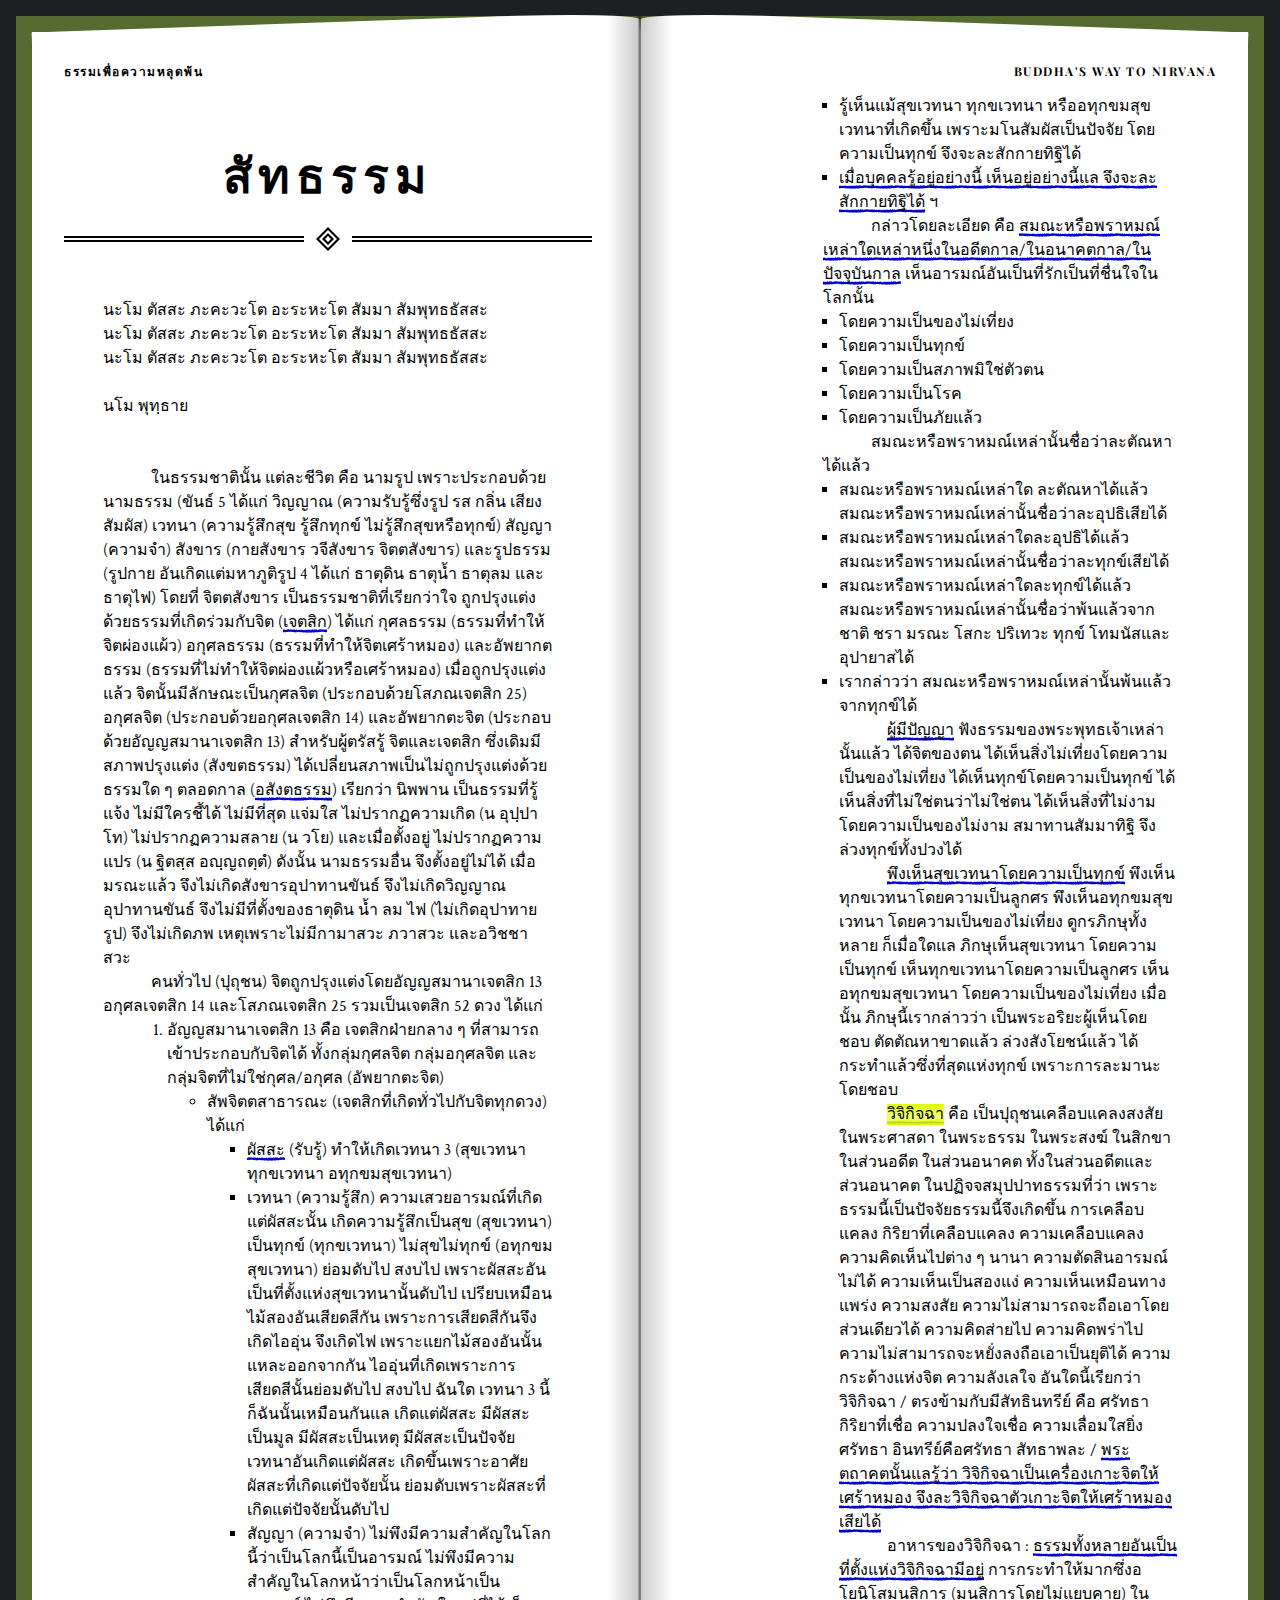
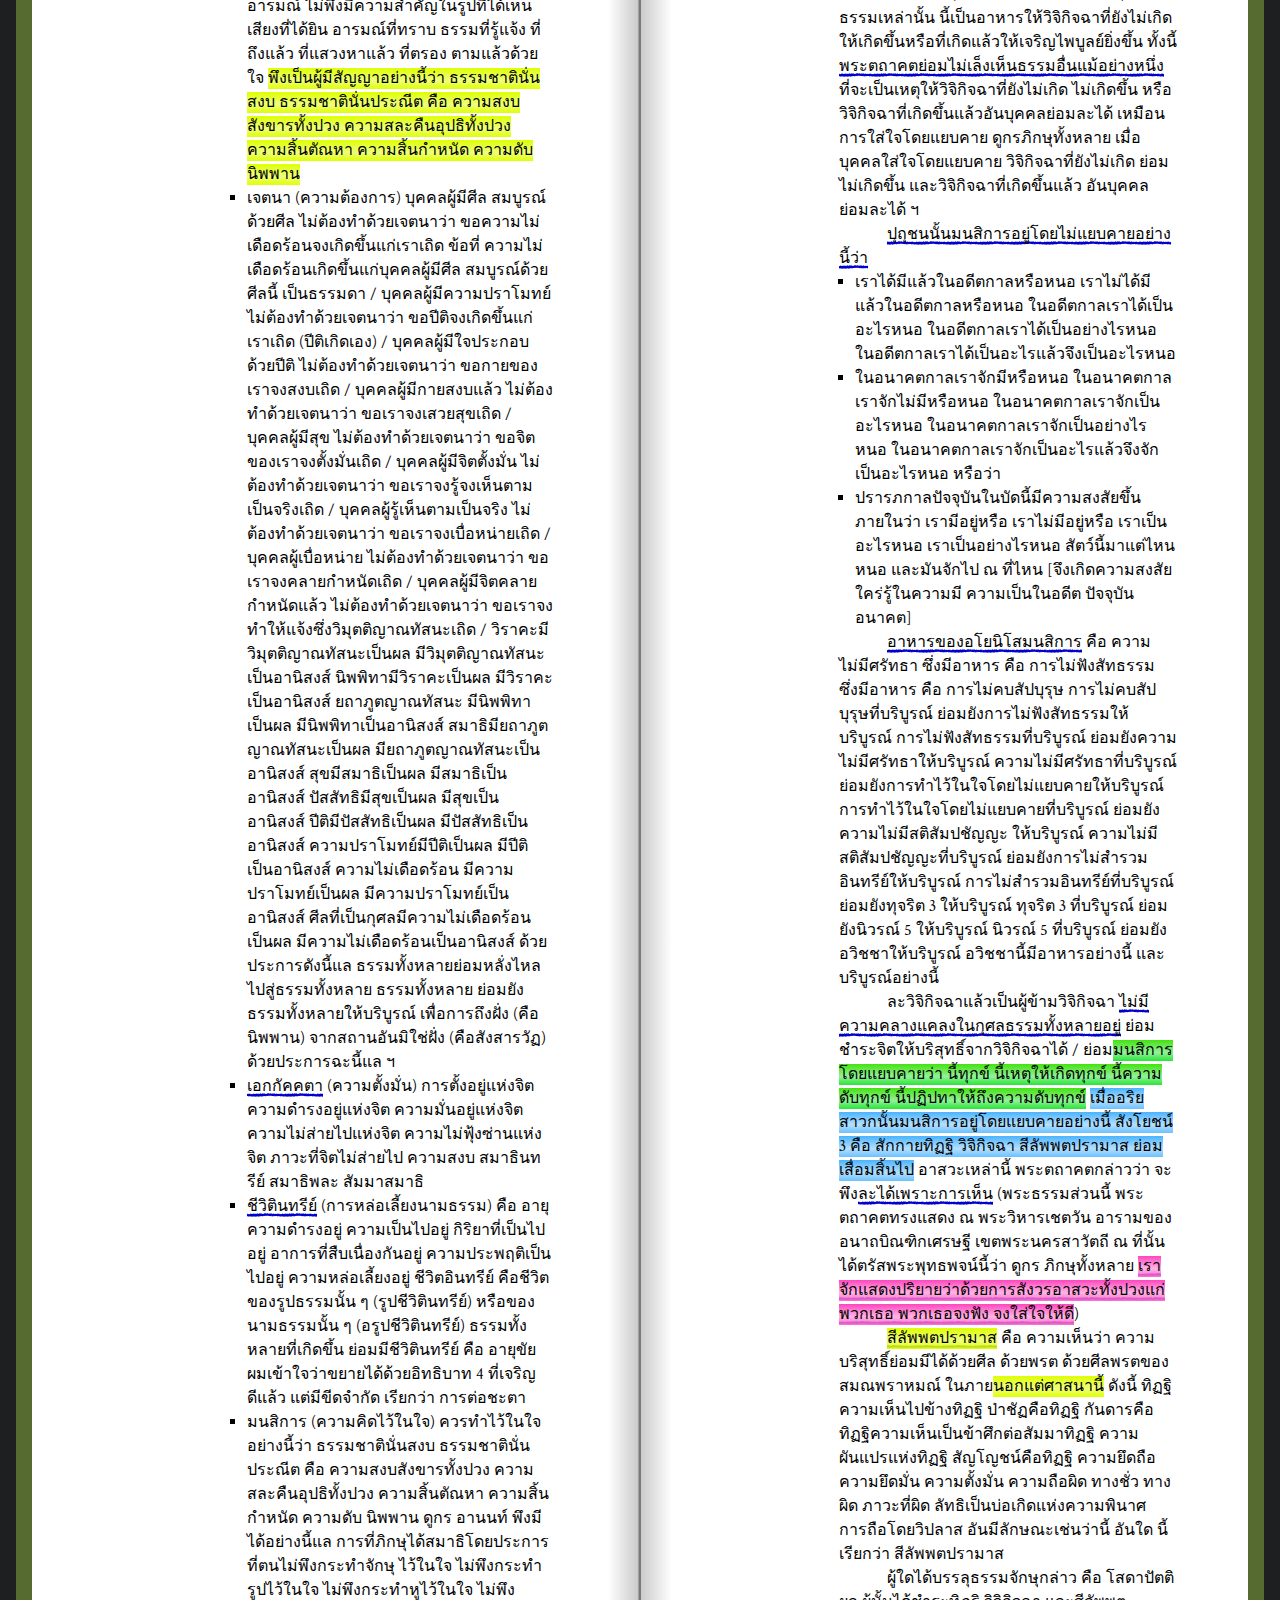
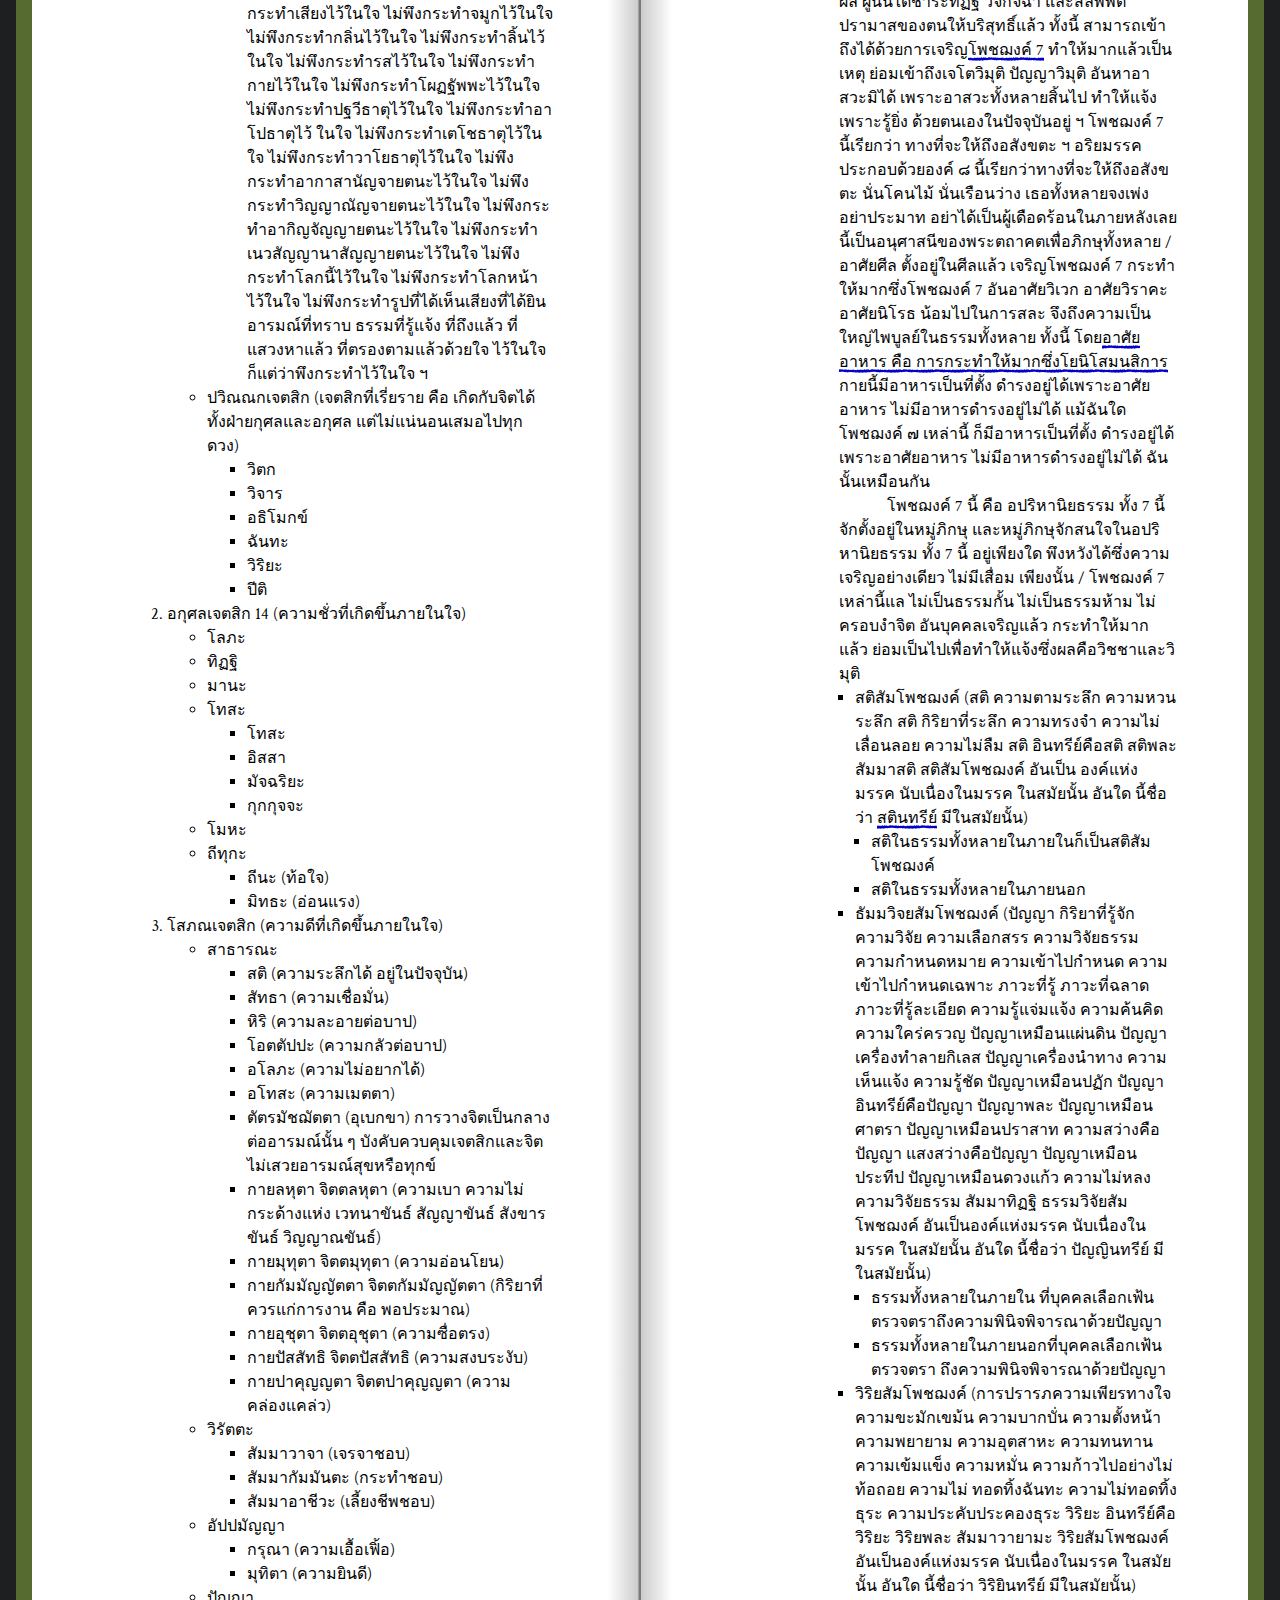
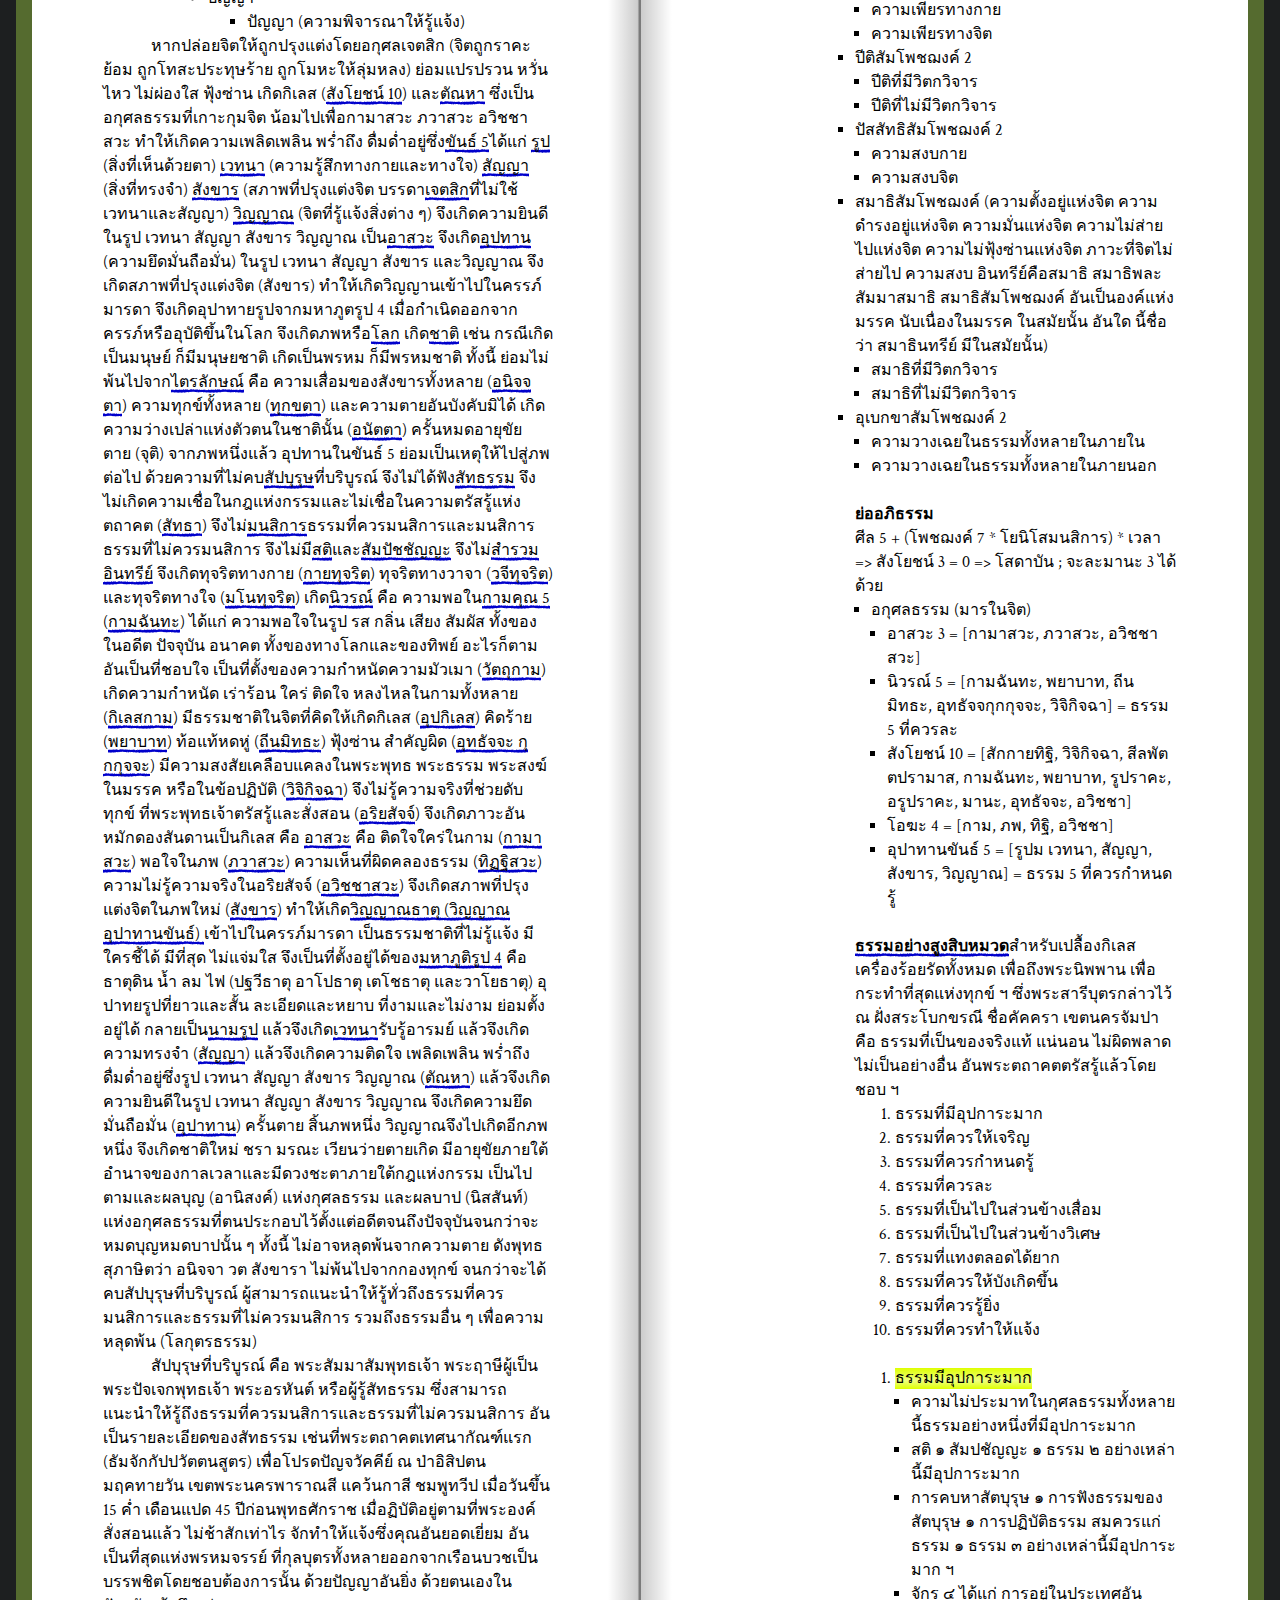
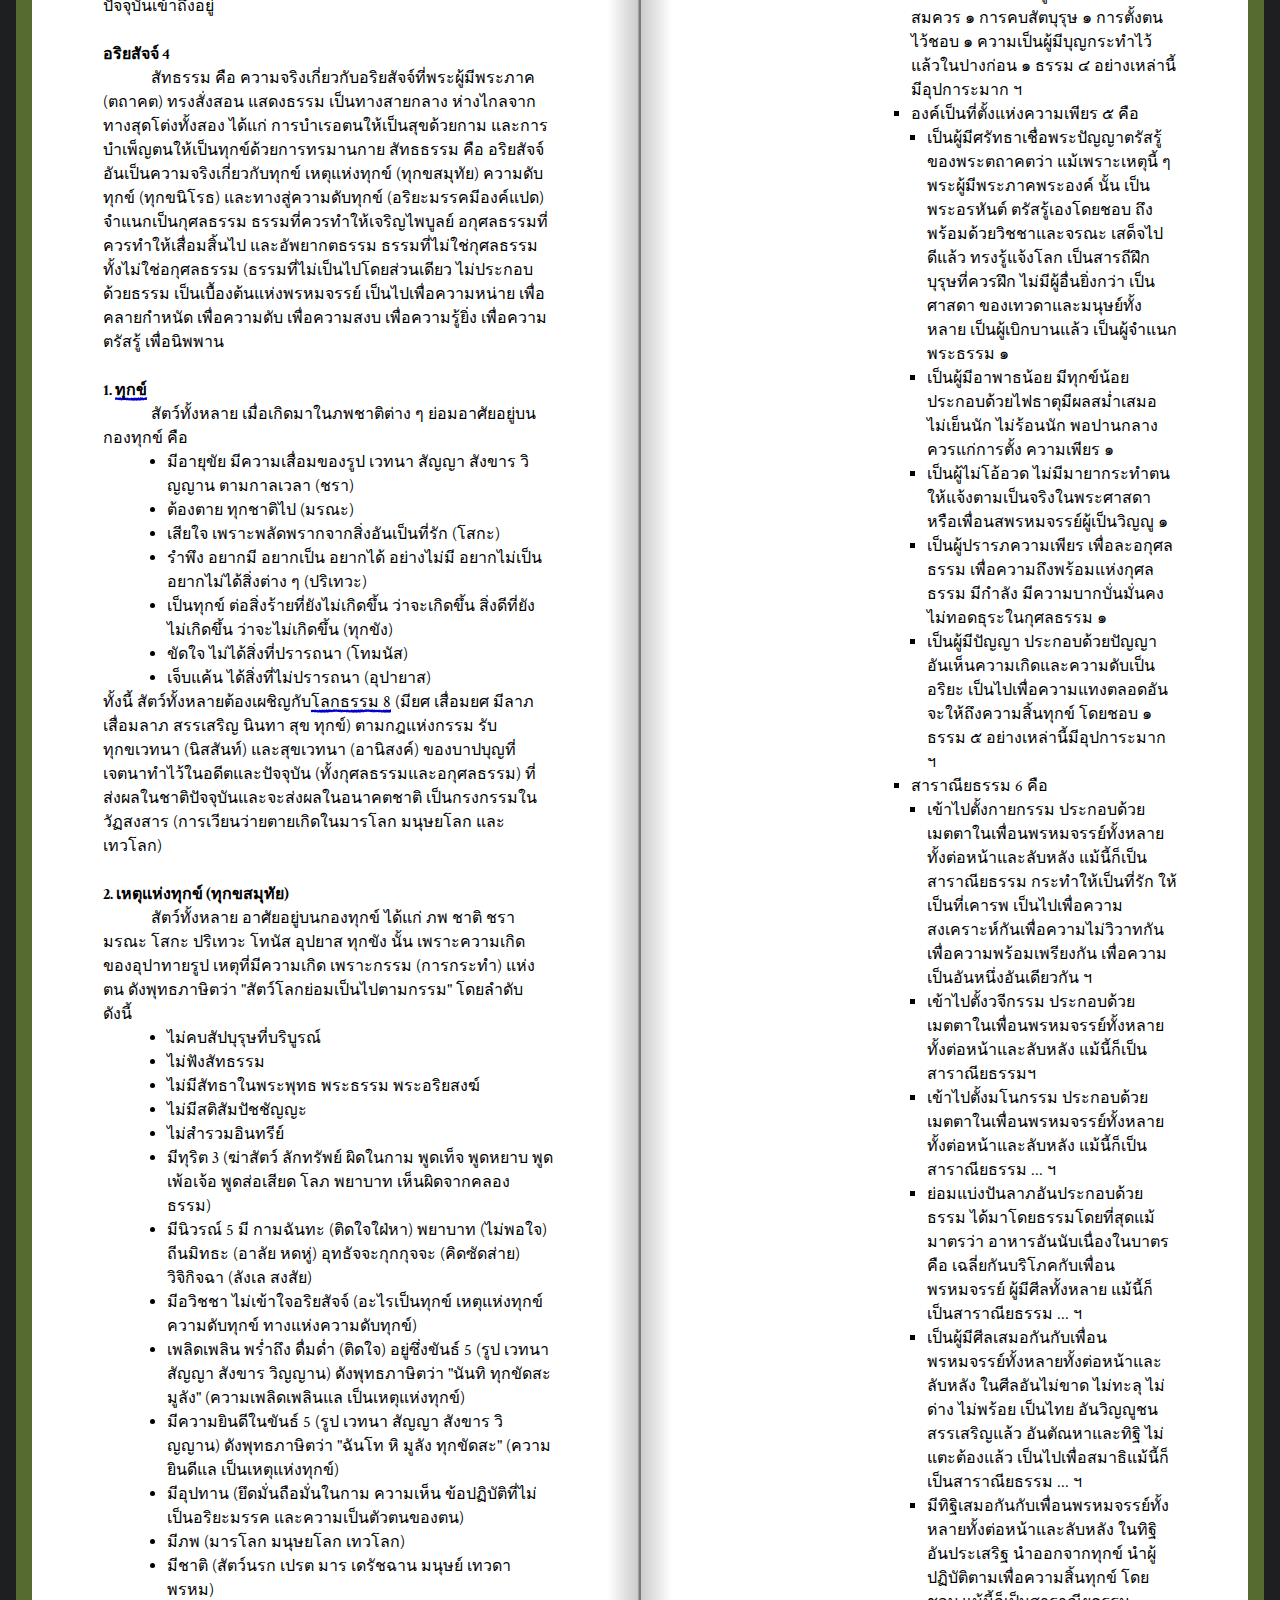
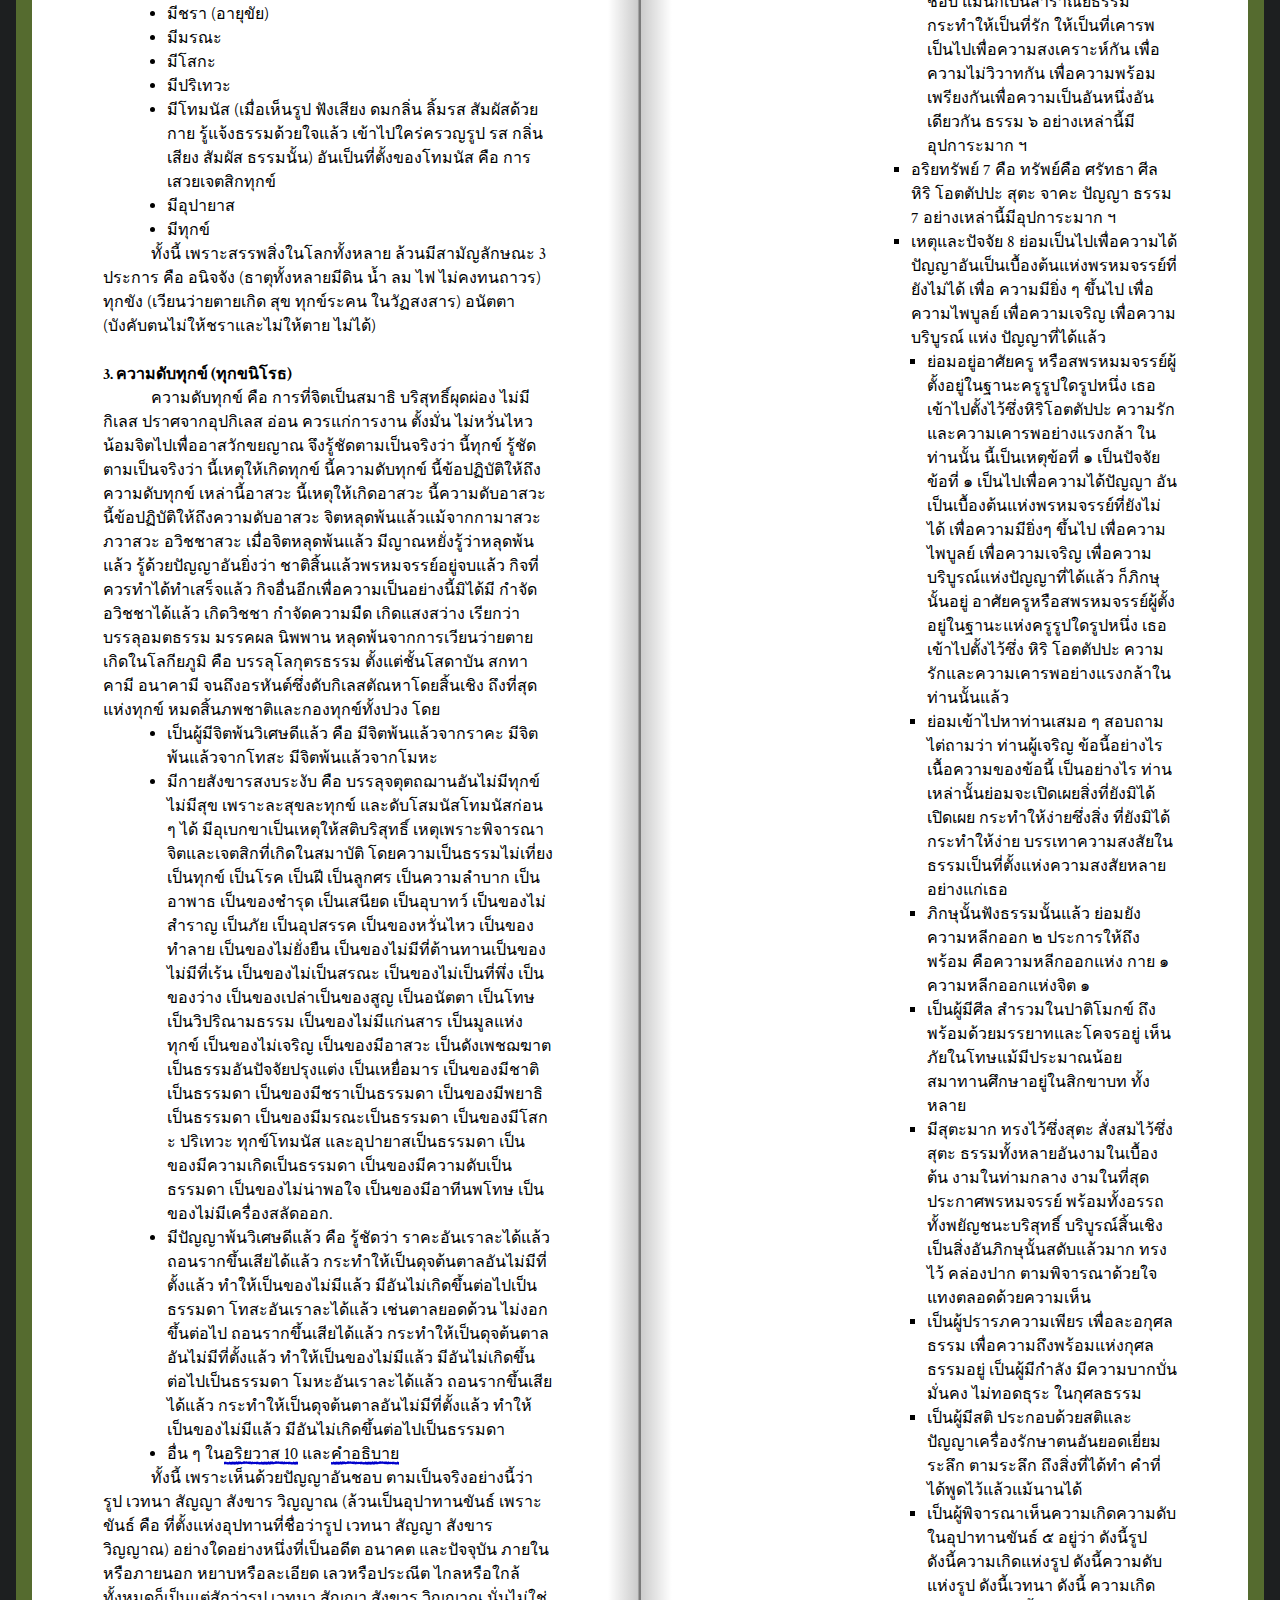
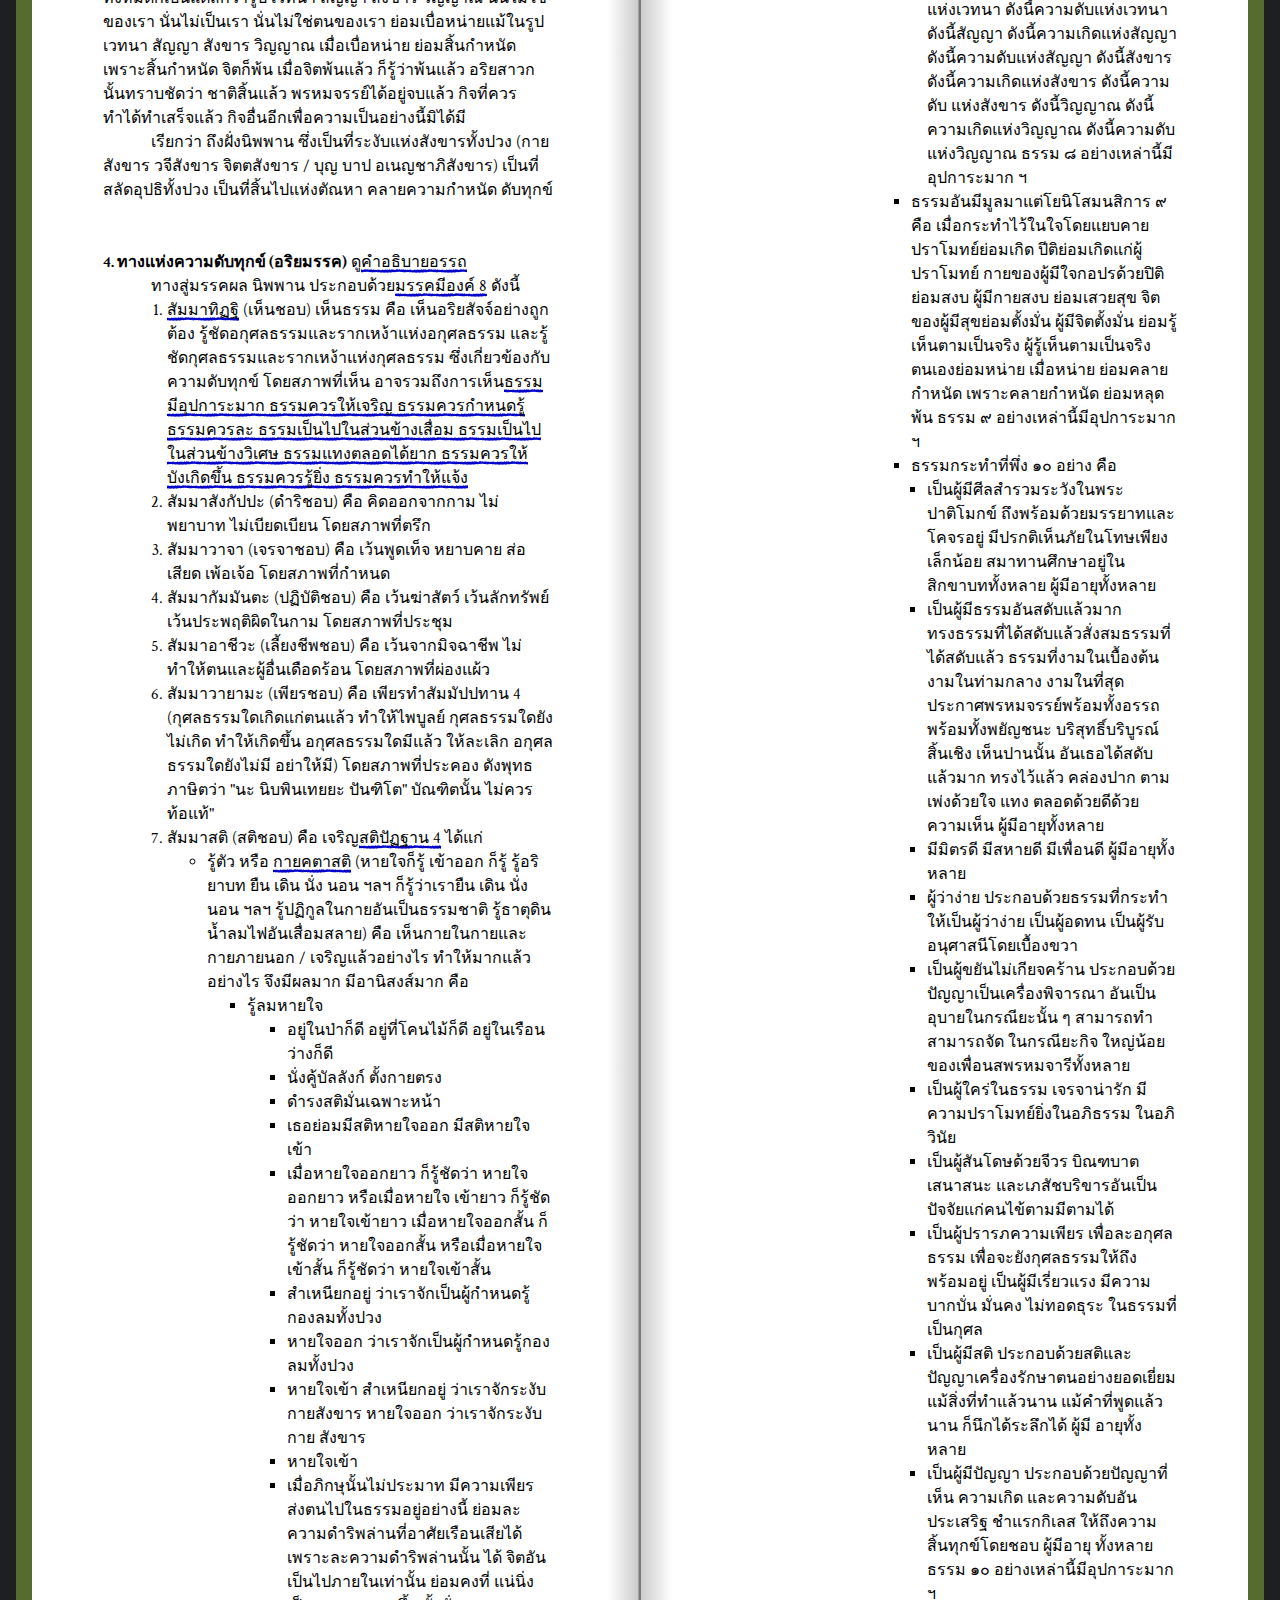
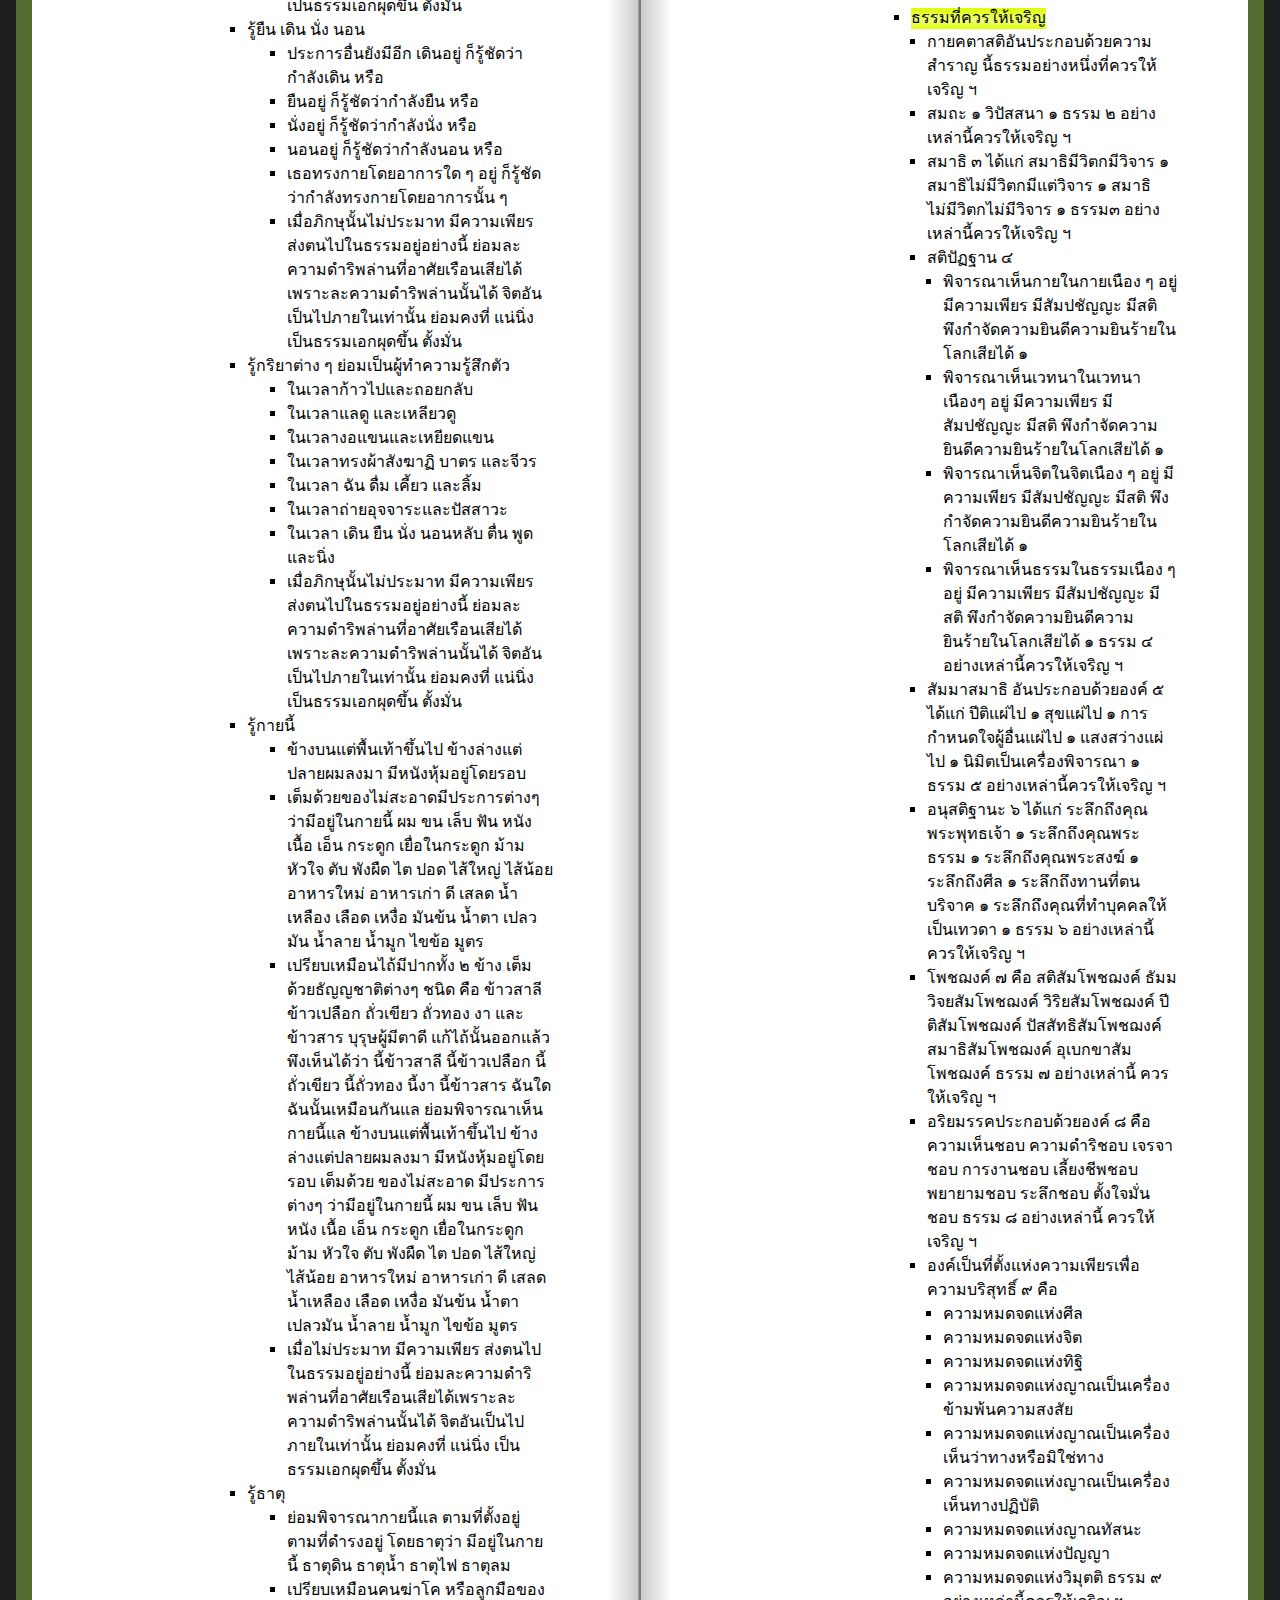
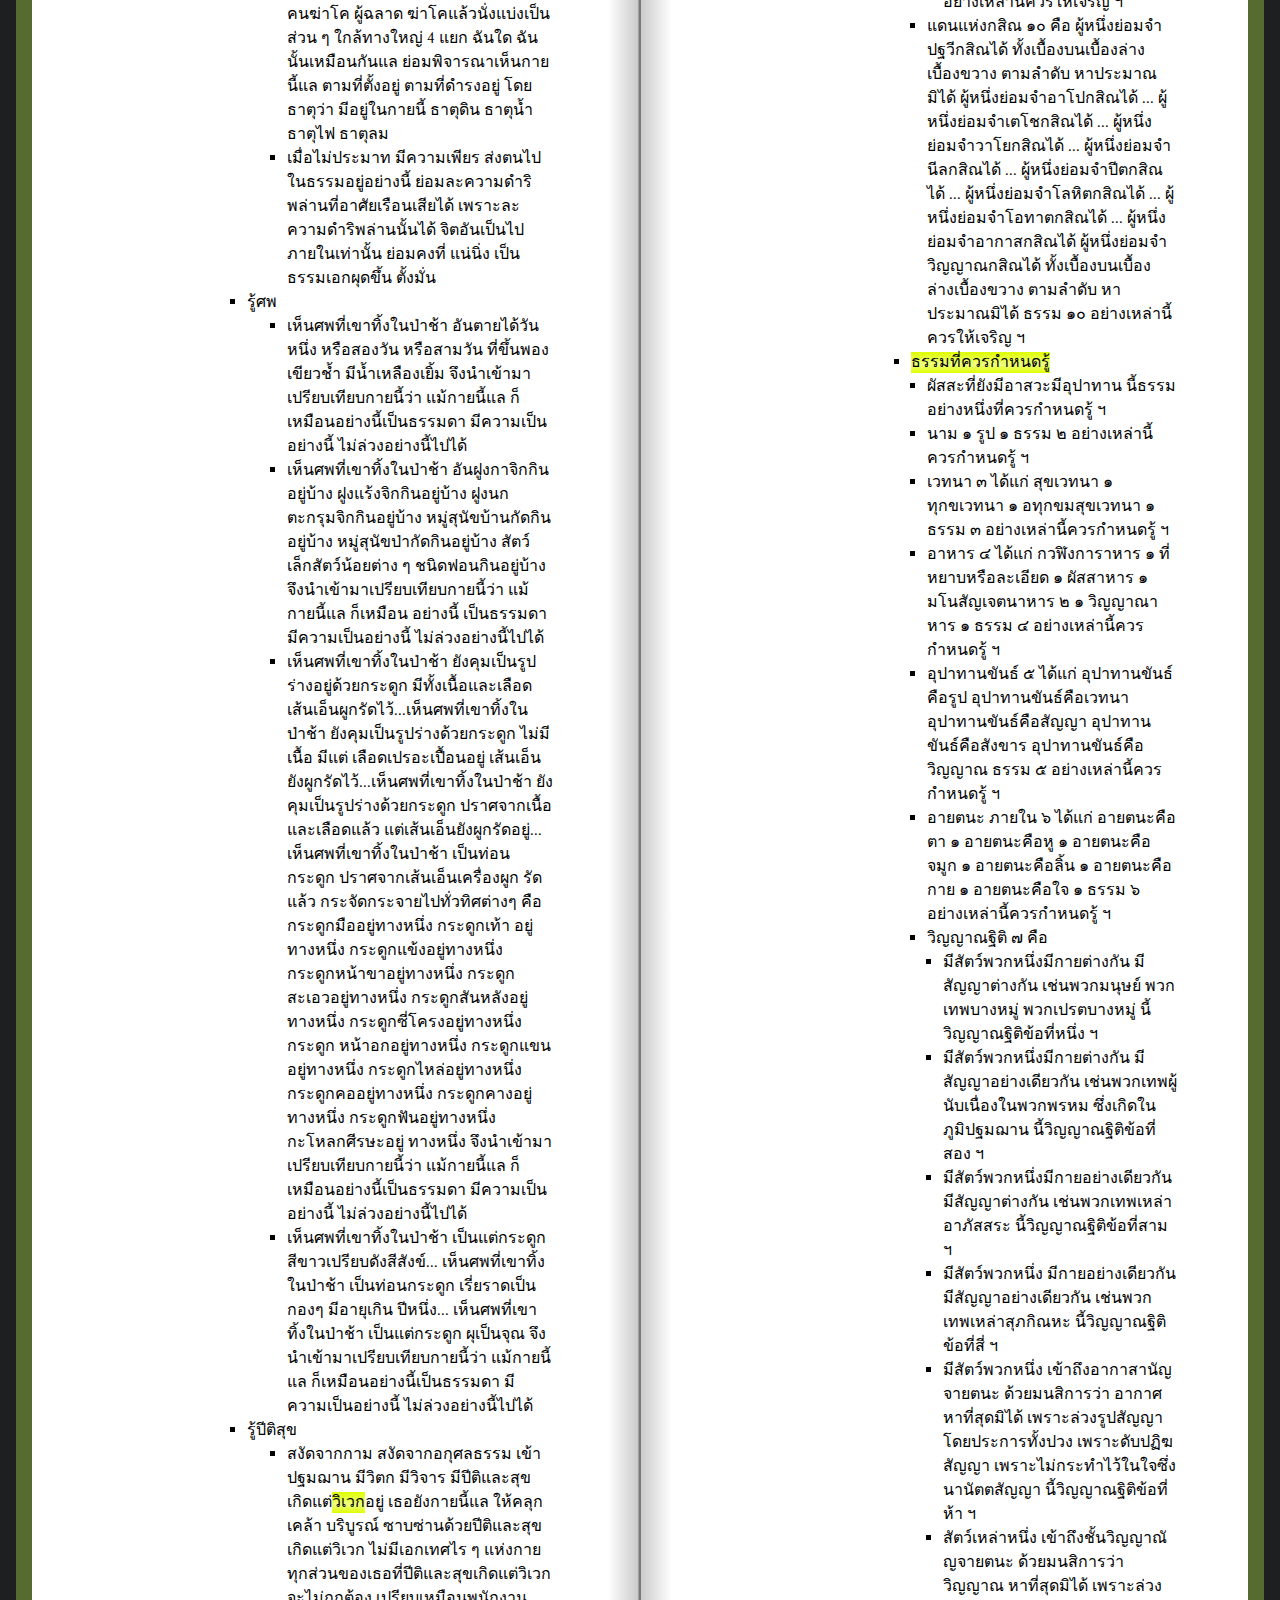
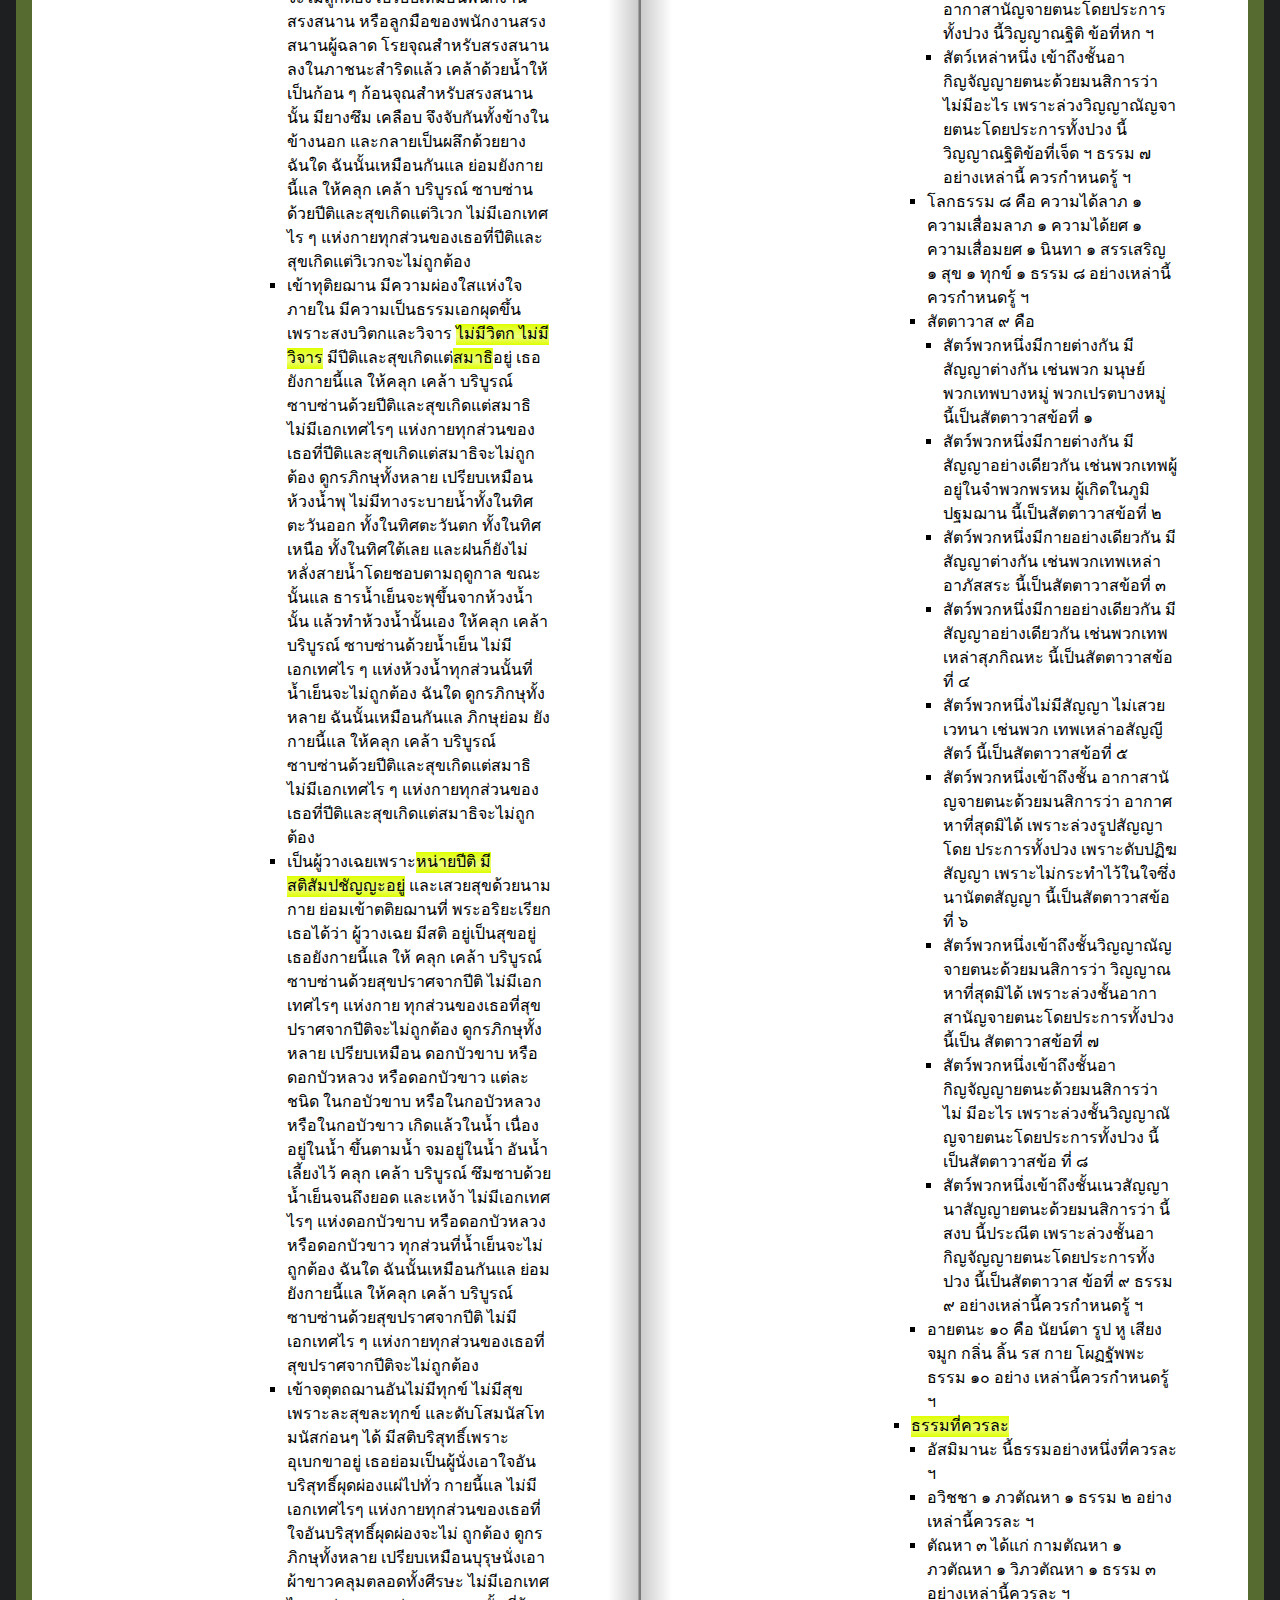
==== commit 7ef72a44: "Add files via upload" ====
--- a/nirvana.html
+++ b/nirvana.html
@@ -1091,6 +1091,8 @@
 <li>ความตระหนี่ย่อมเป็นไปเพราะอาศัยความหวงแหน 
 <li>ความรักษาย่อมเป็นไปเพราะอาศัยความตระหนี่ 
 <li>อกุศลธรรมอันลามกมิใช่น้อย คือ การถือไม้ ถือศัสตรา ความทะเลาะแก่งแย่งวิวาทกัน กล่าวส่อเสียดว่าท่าน ๆ และการพูดเท็จ ย่อมเป็นไปเพราะอาศัยความรักษาเป็นเหตุ 
+</ul>
+<li>มิจฉัตตะ ๑๐ คือ ความเห็นผิด ความดำริผิด เจรจาผิด การงานผิด เลี้ยงชีพผิด พยายามผิด ระลึกผิด ตั้งใจมั่นผิด ความรู้ผิด ความพ้นผิด ธรรม ๑๐ อย่างเหล่านี้ควรละ ฯ
 </ul>
 <li><mark>ธรรมที่เป็นไปในส่วนข้างเสื่อม</mark>
 <ul>
@@ -1712,4 +1714,1801 @@
 </div>
 
 
+</body></html><html>
+<head><meta http-equiv="Content-Type" content="text/html; charset=UTF-8">
+<link rel="stylesheet" href="book.css">
+<title>Nirvana</title>
+	<script src="underscore-min.js"></script>
+	<script src="raphael-min.js"></script>
+	<script src="sequence-diagram-min.js">	</script>
+</head>
+
+<body>
+<div id="wrapper">
+    <div id="container">
+
+        <section class="open-book">
+            <header>
+                <h1>ธรรมเพื่อความหลุดพ้น</h1>
+                <h6>Buddha's Way to Nirvana</h6>
+            </header>
+            <article>
+    <h2 class="chapter-title">สัทธรรม</h2>
+
+<dd>นะโม ตัสสะ ภะคะวะโต อะระหะโต สัมมา สัมพุทธธัสสะ<br>
+นะโม ตัสสะ ภะคะวะโต อะระหะโต สัมมา สัมพุทธธัสสะ<br>
+นะโม ตัสสะ ภะคะวะโต อะระหะโต สัมมา สัมพุทธธัสสะ<br><br>
+
+นโม  พุทฺธาย<br><br>   
+
+</dd>
+<br>
+
+<p>
+ในธรรมชาตินั้น แต่ละชีวิต คือ นามรูป เพราะประกอบด้วยนามธรรม (ขันธ์ 5 ได้แก่ วิญญาณ (ความรับรู้ซึ่งรูป รส กลิ่น เสียง สัมผัส) เวทนา (ความรู้สึกสุข รู้สึกทุกข์ ไม่รู้สึกสุขหรือทุกข์) สัญญา (ความจำ) สังขาร (กายสังขาร วจีสังขาร จิตตสังขาร) และรูปธรรม (รูปกาย อันเกิดแต่มหาภูติรูป 4 ได้แก่ ธาตุดิน ธาตุน้ำ ธาตุลม และธาตุไฟ) โดยที่ จิตตสังขาร เป็นธรรมชาติที่เรียกว่าใจ ถูกปรุงแต่งด้วยธรรมที่เกิดร่วมกับจิต (<a href="https://th.wikipedia.org/wiki/%E0%B9%80%E0%B8%88%E0%B8%95%E0%B8%AA%E0%B8%B4%E0%B8%81">เจตสิก</a>) ได้แก่ กุศลธรรม (ธรรมที่ทำให้จิตผ่องแผ้ว) อกุศลธรรม (ธรรมที่ทำให้จิตเศร้าหมอง) และอัพยากตธรรม (ธรรมที่ไม่ทำให้จิตผ่องแผ้วหรือเศร้าหมอง) เมื่อถูกปรุงแต่งแล้ว จิตนั้นมีลักษณะเป็นกุศลจิต (ประกอบด้วยโสภณเจตสิก 25) อกุศลจิต (ประกอบด้วยอกุศลเจตสิก 14) และอัพยากตะจิต (ประกอบด้วยอัญญสมานาเจตสิก 13) สำหรับผู้ตรัสรู้ จิตและเจตสิก ซึ่งเดิมมีสภาพปรุงแต่ง (สังขตธรรม) ได้เปลี่ยนสภาพเป็นไม่ถูกปรุงแต่งด้วยธรรมใด ๆ ตลอดกาล (<a href="https://84000.org/tipitaka/dic/d_seek.php?text=%CD%CA%D1%A7%A2%B5%B8%C3%C3%C1&detail=on">อสังตธรรม</a>) เรียกว่า นิพพาน เป็นธรรมที่รู้แจ้ง ไม่มีใครชี้ได้ ไม่มีที่สุด แจ่มใส ไม่ปรากฏความเกิด (น อุปฺปาโท) ไม่ปรากฏความสลาย (น วโย) และเมื่อตั้งอยู่ ไม่ปรากฏความแปร (น ฐิตสฺส อญฺญถตฺตํ) ดังนั้น นามธรรมอื่น จึงตั้งอยู่ไม่ได้ เมื่อมรณะแล้ว จึงไม่เกิดสังขารอุปาทานขันธ์ จึงไม่เกิดวิญญาณอุปาทานขันธ์ จึงไม่มีที่ตั้งของธาตุดิน น้ำ ลม ไฟ (ไม่เกิดอุปาทายรูป) จึงไม่เกิดภพ เหตุเพราะไม่มีกามาสวะ ภวาสวะ และอวิชชาสวะ</p>
+
+<p> คนทั่วไป (ปุถุชน) จิตถูกปรุงแต่งโดยอัญญสมานาเจตสิก 13 อกุศลเจตสิก 14 และโสภณเจตสิก 25 รวมเป็นเจตสิก 52 ดวง ได้แก่
+<ol>
+<li>อัญญสมานาเจตสิก 13 คือ เจตสิกฝ่ายกลาง ๆ ที่สามารถเข้าประกอบกับจิตได้ ทั้งกลุ่มกุศลจิต กลุ่มอกุศลจิต และกลุ่มจิตที่ไม่ใช่กุศล/อกุศล (อัพยากตะจิต) 
+<ul>
+<li>สัพจิตตสาธารณะ (เจตสิกที่เกิดทั่วไปกับจิตทุกดวง) ได้แก่
+<ul>
+<li><a href="https://84000.org/tipitaka/attha/v.php?B=18&A=5763&Z=5791">ผัสสะ</a> (รับรู้) ทำให้เกิดเวทนา 3 (สุขเวทนา ทุกขเวทนา อทุกขมสุขเวทนา)
+<li>เวทนา (ความรู้สึก) ความเสวยอารมณ์ที่เกิดแต่ผัสสะนั้น เกิดความรู้สึกเป็นสุข (สุขเวทนา) เป็นทุกข์ (ทุกขเวทนา) ไม่สุขไม่ทุกข์ (อทุกขมสุขเวทนา) ย่อมดับไป
+สงบไป เพราะผัสสะอันเป็นที่ตั้งแห่งสุขเวทนานั้นดับไป เปรียบเหมือนไม้สองอันเสียดสีกัน เพราะการเสียดสีกันจึงเกิดไออุ่น จึงเกิดไฟ เพราะแยกไม้สองอันนั้นแหละออกจากกัน ไออุ่นที่เกิดเพราะการเสียดสีนั้นย่อมดับไป สงบไป ฉันใด เวทนา 3 นี้ก็ฉันนั้นเหมือนกันแล เกิดแต่ผัสสะ มีผัสสะเป็นมูล มีผัสสะเป็นเหตุ มีผัสสะเป็นปัจจัย เวทนาอันเกิดแต่ผัสสะ เกิดขึ้นเพราะอาศัยผัสสะที่เกิดแต่ปัจจัยนั้น ย่อมดับเพราะผัสสะที่เกิดแต่ปัจจัยนั้นดับไป
+<li>สัญญา (ความจำ) ไม่พึงมีความสำคัญในโลกนี้ว่าเป็นโลกนี้เป็นอารมณ์ ไม่พึงมีความสำคัญในโลกหน้าว่าเป็นโลกหน้าเป็นอารมณ์ ไม่พึงมีความสำคัญในรูปที่ได้เห็นเสียงที่ได้ยิน อารมณ์ที่ทราบ ธรรมที่รู้แจ้ง ที่ถึงแล้ว ที่แสวงหาแล้ว ที่ตรอง
+ตามแล้วด้วยใจ  <mark>พึงเป็นผู้มีสัญญาอย่างนี้ว่า ธรรมชาตินั่นสงบ ธรรมชาตินั่นประณีต คือ ความสงบสังขารทั้งปวง ความสละคืนอุปธิทั้งปวง ความสิ้นตัณหา ความสิ้นกำหนัด ความดับ นิพพาน</mark>
+<li>เจตนา (ความต้องการ) บุคคลผู้มีศีล สมบูรณ์ด้วยศีล ไม่ต้องทำด้วยเจตนาว่า ขอความไม่เดือดร้อนจงเกิดขึ้นแก่เราเถิด ข้อที่ ความไม่เดือดร้อนเกิดขึ้นแก่บุคคลผู้มีศีล สมบูรณ์ด้วยศีลนี้ เป็นธรรมดา /  บุคคลผู้มีความปราโมทย์ ไม่ต้องทำด้วยเจตนาว่า ขอปีติจงเกิดขึ้นแก่เราเถิด (ปีติเกิดเอง) / บุคคลผู้มีใจประกอบด้วยปีติ ไม่ต้องทำด้วยเจตนาว่า ขอกายของเราจงสงบเถิด / บุคคลผู้มีกายสงบแล้ว ไม่ต้องทำด้วยเจตนาว่า ขอเราจงเสวยสุขเถิด / บุคคลผู้มีสุข ไม่ต้องทำด้วยเจตนาว่า ขอจิตของเราจงตั้งมั่นเถิด / บุคคลผู้มีจิตตั้งมั่น ไม่ต้องทำด้วยเจตนาว่า ขอเราจงรู้จงเห็นตามเป็นจริงเถิด / บุคคลผู้รู้เห็นตามเป็นจริง ไม่ต้องทำด้วยเจตนาว่า ขอเราจงเบื่อหน่ายเถิด / บุคคลผู้เบื่อหน่าย ไม่ต้องทำด้วยเจตนาว่า ขอเราจงคลายกำหนัดเถิด / บุคคลผู้มีจิตคลายกำหนัดแล้ว ไม่ต้องทำด้วยเจตนาว่า ขอเราจงทำให้แจ้งซึ่งวิมุตติญาณทัสนะเถิด / วิราคะมีวิมุตติญาณทัสนะเป็นผล มีวิมุตติญาณทัสนะเป็นอานิสงส์ นิพพิทามีวิราคะเป็นผล มีวิราคะเป็นอานิสงส์ ยถาภูตญาณทัสนะ มีนิพพิทาเป็นผล มีนิพพิทาเป็นอานิสงส์ สมาธิมียถาภูตญาณทัสนะเป็นผล มียถาภูตญาณทัสนะเป็นอานิสงส์ สุขมีสมาธิเป็นผล มีสมาธิเป็นอานิสงส์ ปัสสัทธิมีสุขเป็นผล มีสุขเป็นอานิสงส์ ปีติมีปัสสัทธิเป็นผล มีปัสสัทธิเป็นอานิสงส์ ความปราโมทย์มีปีติเป็นผล มีปีติเป็นอานิสงส์ ความไม่เดือดร้อน มีความปราโมทย์เป็นผล มีความปราโมทย์เป็นอานิสงส์ ศีลที่เป็นกุศลมีความไม่เดือดร้อนเป็นผล มีความไม่เดือดร้อนเป็นอานิสงส์ ด้วยประการดังนี้แล ธรรมทั้งหลายย่อมหลั่งไหลไปสู่ธรรมทั้งหลาย ธรรมทั้งหลาย ย่อมยังธรรมทั้งหลายให้บริบูรณ์ เพื่อการถึงฝั่ง (คือนิพพาน) จากสถานอันมิใช่ฝั่ง (คือสังสารวัฏ) ด้วยประการฉะนี้แล ฯ
+ 
+<li><a href="https://uttayarndham.org/%E0%B8%98%E0%B8%A3%E0%B8%A3%E0%B8%A1%E0%B8%B2%E0%B8%99%E0%B8%B8%E0%B8%81%E0%B8%A3%E0%B8%A1/1227/%E0%B8%AD-%E0%B9%80%E0%B8%AD%E0%B8%81%E0%B8%B1%E0%B8%84%E0%B8%84%E0%B8%95%E0%B8%B2">เอกกัคคตา</a> (ความตั้งมั่น) การตั้งอยู่แห่งจิต  ความดำรงอยู่แห่งจิต ความมั่นอยู่แห่งจิต ความไม่ส่ายไปแห่งจิต ความไม่ฟุ้งซ่านแห่งจิต ภาวะที่จิตไม่ส่ายไป ความสงบ สมาธินทรีย์ สมาธิพละ  สัมมาสมาธิ 
+<li><a href="https://84000.org/tipitaka/pitaka_item/item.php?book=35&item=238&items=1&preline=&pagebreak=0">ชีวิตินทรีย์</a> (การหล่อเลี้ยงนามธรรม) คือ อายุ ความดำรงอยู่ ความเป็นไปอยู่ กิริยาที่เป็นไปอยู่ อาการที่สืบเนื่องกันอยู่ ความประพฤติเป็นไปอยู่ ความหล่อเลี้ยงอยู่ ชีวิตอินทรีย์ คือชีวิต ของรูปธรรมนั้น ๆ (รูปชีวิตินทรีย์) หรือของนามธรรมนั้น ๆ  (อรูปชีวิตินทรีย์) ธรรมทั้งหลายที่เกิดขึ้น ย่อมมีชีวิตินทรีย์ คือ อายุขัย ผมเข้าใจว่าขยายได้ด้วยอิทธิบาท 4 ที่เจริญดีแล้ว แต่มีขีดจำกัด เรียกว่า การต่อชะตา
+<li>มนสิการ (ความคิดไว้ในใจ)  ควรทำไว้ในใจอย่างนี้ว่า ธรรมชาตินั่นสงบ ธรรมชาตินั่นประณีต คือ ความสงบสังขารทั้งปวง ความสละคืนอุปธิทั้งปวง ความสิ้นตัณหา ความสิ้นกำหนัด ความดับ นิพพาน ดูกร อานนท์ พึงมีได้อย่างนี้แล การที่ภิกษุได้สมาธิโดยประการที่ตนไม่พึงกระทำจักษุ
+ไว้ในใจ ไม่พึงกระทำรูปไว้ในใจ ไม่พึงกระทำหูไว้ในใจ ไม่พึงกระทำเสียงไว้ในใจ ไม่พึงกระทำจมูกไว้ในใจ ไม่พึงกระทำกลิ่นไว้ในใจ ไม่พึงกระทำลิ้นไว้ในใจ ไม่พึงกระทำรสไว้ในใจ ไม่พึงกระทำกายไว้ในใจ ไม่พึงกระทำโผฏฐัพพะไว้ในใจ ไม่พึงกระทำปฐวีธาตุไว้ในใจ ไม่พึงกระทำอาโปธาตุไว้
+ในใจ ไม่พึงกระทำเตโชธาตุไว้ในใจ ไม่พึงกระทำวาโยธาตุไว้ในใจ ไม่พึงกระทำอากาสานัญจายตนะไว้ในใจ ไม่พึงกระทำวิญญาณัญจายตนะไว้ในใจ ไม่พึงกระทำอากิญจัญญายตนะไว้ในใจ ไม่พึงกระทำเนวสัญญานาสัญญายตนะไว้ในใจ ไม่พึงกระทำโลกนี้ไว้ในใจ ไม่พึงกระทำโลกหน้าไว้ในใจ ไม่พึงกระทำรูปที่ได้เห็นเสียงที่ได้ยิน อารมณ์ที่ทราบ ธรรมที่รู้แจ้ง ที่ถึงแล้ว ที่แสวงหาแล้ว ที่ตรองตามแล้วด้วยใจ ไว้ในใจ ก็แต่ว่าพึงกระทำไว้ในใจ ฯ
+</ul>
+<li>ปวิณณกเจตสิก (เจตสิกที่เรี่ยราย คือ เกิดกับจิตได้ทั้งฝ่ายกุศลและอกุศล แต่ไม่แน่นอนเสมอไปทุกดวง)
+<ul>
+<li>วิตก
+<li>วิจาร
+<li>อธิโมกข์
+<li>ฉันทะ
+<li>วิริยะ
+<li>ปีติ
+</ul>
+</ul>
+<li>อกุศลเจตสิก 14 (ความชั่วที่เกิดขึ้นภายในใจ)
+<ul>
+<li>โลภะ
+<li>ทิฏฐิ
+<li>มานะ
+<li>โทสะ
+<ul>
+<li>โทสะ
+<li>อิสสา
+<li>มัจฉริยะ
+<li>กุกกุจจะ
+</ul>
+<li>โมหะ
+<li>ถีทุกะ
+<ul>
+<li>ถีนะ (ท้อใจ)
+<li>มิทธะ (อ่อนแรง)
+</ul>
+</ul>
+<li>โสภณเจตสิก (ความดีที่เกิดขึ้นภายในใจ)
+<ul>
+<li>สาธารณะ
+<ul>
+<li>สติ (ความระลึกได้ อยู่ในปัจจุบัน)
+<li>สัทธา (ความเชื่อมั่น)
+<li>หิริ (ความละอายต่อบาป) 
+<li>โอตตัปปะ (ความกลัวต่อบาป)
+<li>อโลภะ (ความไม่อยากได้)
+<li>อโทสะ (ความเมตตา) 
+<li>ตัตรมัชฌัตตา (อุเบกขา) การวางจิตเป็นกลางต่ออารมณ์นั้น ๆ บังคับควบคุมเจตสิกและจิต ไม่เสวยอารมณ์สุขหรือทุกข์
+<li>กายลหุตา จิตตลหุตา (ความเบา ความไม่กระด้างแห่ง เวทนาขันธ์ สัญญาขันธ์ สังขารขันธ์ วิญญาณขันธ์)
+<li>กายมุทุตา จิตตมุทุตา (ความอ่อนโยน)
+<li>กายกัมมัญญัตตา จิตตกัมมัญญัตตา (กิริยาที่ควรแก่การงาน คือ พอประมาณ)
+<li>กายอุชุตา จิตตอุชุตา (ความซื่อตรง)
+<li>กายปัสสัทธิ จิตตปัสสัทธิ (ความสงบระงับ)
+<li>กายปาคุญญตา จิตตปาคุญญตา (ความคล่องแคล่ว)
+</ul>
+<li>วิรัตตะ
+<ul>
+<li>สัมมาวาจา (เจรจาชอบ)
+<li>สัมมากัมมันตะ (กระทำชอบ)
+<li>สัมมาอาชีวะ (เลี้ยงชีพชอบ)
+</ul>
+<li>อัปปมัญญา
+<ul>
+<li>กรุณา (ความเอื้อเฟิ้อ)
+<li>มุทิตา (ความยินดี)
+</ul>
+
+<li>ปัญญา
+<ul>
+<li>ปัญญา (ความพิจารณาให้รู้แจ้ง)
+</ul>
+</ul>
+
+</ol> 
+ 
+</p>
+
+<p>
+หากปล่อยจิตให้ถูกปรุงแต่งโดยอกุศลเจตสิก (จิตถูกราคะย้อม ถูกโทสะประทุษร้าย ถูกโมหะให้ลุ่มหลง) ย่อมแปรปรวน หวั่นไหว ไม่ผ่องใส ฟุ้งซ่าน เกิดกิเลส (<a href="https://th.wikipedia.org/wiki/%E0%B8%AA%E0%B8%B1%E0%B8%87%E0%B9%82%E0%B8%A2%E0%B8%8A%E0%B8%99%E0%B9%8C">สังโยชน์ 10</a>) และ<a href="https://th.wikipedia.org/wiki/%E0%B8%95%E0%B8%B1%E0%B8%93%E0%B8%AB%E0%B8%B2">ตัณหา</a> ซึ่งเป็นอกุศลธรรมที่เกาะกุมจิต น้อมไปเพื่อกามาสวะ ภวาสวะ อวิชชาสวะ ทำให้เกิดความเพลิดเพลิน พร่ำถึง ดื่มด่ำอยู่ซึ่ง<a href="https://th.wikipedia.org/wiki/%E0%B8%82%E0%B8%B1%E0%B8%99%E0%B8%98%E0%B9%8C">ขันธ์ 5</a>ได้แก่ <a href="https://th.wikipedia.org/wiki/%E0%B8%A3%E0%B8%B9%E0%B8%9B_(%E0%B8%A8%E0%B8%B2%E0%B8%AA%E0%B8%99%E0%B8%B2%E0%B8%9E%E0%B8%B8%E0%B8%97%E0%B8%98)">รูป</a> (สิ่งที่เห็นด้วยตา) <a href="https://th.wikipedia.org/wiki/%E0%B9%80%E0%B8%A7%E0%B8%97%E0%B8%99%E0%B8%B2">เวทนา</a> (ความรู้สึกทางกายและทางใจ) <a href="https://th.wikipedia.org/wiki/%E0%B8%AA%E0%B8%B1%E0%B8%8D%E0%B8%8D%E0%B8%B2_(%E0%B8%A8%E0%B8%B2%E0%B8%AA%E0%B8%99%E0%B8%B2%E0%B8%9E%E0%B8%B8%E0%B8%97%E0%B8%98)">สัญญา</a> (สิ่งที่ทรงจำ) <a href="https://th.wikipedia.org/wiki/%E0%B8%AA%E0%B8%B1%E0%B8%87%E0%B8%82%E0%B8%B2%E0%B8%A3">สังขาร</a> (สภาพที่ปรุงแต่งจิต บรรดา<a href="https://th.wikipedia.org/wiki/%E0%B9%80%E0%B8%88%E0%B8%95%E0%B8%AA%E0%B8%B4%E0%B8%81">เจตสิก</a>ที่ไม่ใช้เวทนาและสัญญา) <a href="https://th.wikipedia.org/wiki/%E0%B8%A7%E0%B8%B4%E0%B8%8D%E0%B8%8D%E0%B8%B2%E0%B8%93_(%E0%B8%A8%E0%B8%B2%E0%B8%AA%E0%B8%99%E0%B8%B2%E0%B8%9E%E0%B8%B8%E0%B8%97%E0%B8%98)">วิญญาณ</a> (จิตที่รู้แจ้งสิ่งต่าง ๆ) จึงเกิดความยินดีในรูป เวทนา สัญญา สังขาร วิญญาณ เป็น<a href="https://th.wikipedia.org/wiki/%E0%B8%AD%E0%B8%B2%E0%B8%AA%E0%B8%A7%E0%B8%81%E0%B8%B4%E0%B9%80%E0%B8%A5%E0%B8%AA">อาสวะ</a> จึงเกิด<a href="https://th.wikipedia.org/wiki/%E0%B8%AD%E0%B8%B8%E0%B8%9B%E0%B8%B2%E0%B8%97%E0%B8%B2%E0%B8%99">อุปทาน</a> (ความยึดมั่นถือมั่น) ในรูป เวทนา สัญญา สังขาร และวิญญาณ จึงเกิดสภาพที่ปรุงแต่งจิต (สังขาร) ทำให้เกิดวิญญานเข้าไปในครรภ์มารดา จึงเกิดอุปาทายรูปจากมหาภูตรูป 4 เมื่อกำเนิดออกจากครรภ์หรืออุบัติขึ้นในโลก จึงเกิดภพหรือ<a href="https://th.wiktionary.org/wiki/%E0%B9%82%E0%B8%A5%E0%B8%81">โลก</a> เกิด<a href="https://th.wiktionary.org/wiki/%E0%B8%8A%E0%B8%B2%E0%B8%95%E0%B8%B4">ชาติ</a> เช่น กรณีเกิดเป็นมนุษย์ ก็มีมนุษยชาติ เกิดเป็นพรหม ก็มีพรหมชาติ ทั้งนี้ ย่อมไม่พ้นไปจาก<a href="https://th.wikipedia.org/wiki/%E0%B9%84%E0%B8%95%E0%B8%A3%E0%B8%A5%E0%B8%B1%E0%B8%81%E0%B8%A9%E0%B8%93%E0%B9%8C">ไตรลักษณ์</a> คือ ความเสื่อมของสังขารทั้งหลาย (<a href="https://th.wikipedia.org/wiki/%E0%B8%AD%E0%B8%99%E0%B8%B4%E0%B8%88%E0%B8%88%E0%B8%B1%E0%B8%87">อนิจจตา</a>) ความทุกข์ทั้งหลาย (<a href="https://th.wikipedia.org/wiki/%E0%B8%97%E0%B8%B8%E0%B8%81%E0%B8%82%E0%B9%8C#%E0%B8%97%E0%B8%B8%E0%B8%81%E0%B8%82%E0%B9%8C_%E0%B8%81%E0%B8%B1%E0%B8%9A_%E0%B8%97%E0%B8%B8%E0%B8%81%E0%B8%82%E0%B8%A5%E0%B8%B1%E0%B8%81%E0%B8%A9%E0%B8%93%E0%B8%B0_%E0%B9%84%E0%B8%A1%E0%B9%88%E0%B9%80%E0%B8%AB%E0%B8%A1%E0%B8%B7%E0%B8%AD%E0%B8%99%E0%B8%81%E0%B8%B1%E0%B8%99">ทุกขตา</a>) และความตายอันบังคับมิได้ เกิดความว่างเปล่าแห่งตัวตนในชาตินั้น (<a href="https://th.wikipedia.org/wiki/%E0%B8%AD%E0%B8%99%E0%B8%B1%E0%B8%95%E0%B8%95%E0%B8%B2">อนัตตา</a>) ครั้นหมดอายุขัย ตาย (จุติ) จากภพหนึ่งแล้ว อุปทานในขันธ์ 5 ย่อมเป็นเหตุให้ไปสู่ภพต่อไป ด้วยความที่ไม่คบ<a href="https://th.wiktionary.org/wiki/%E0%B8%AA%E0%B8%B1%E0%B8%9B%E0%B8%9A%E0%B8%B8%E0%B8%A3%E0%B8%B8%E0%B8%A9">สัปบุรุษ</a>ที่บริบูรณ์ จึงไม่ได้ฟัง<a href="https://84000.org/tipitaka/dic/v_seek.php?text=%CA%D1%B7%B8%C3%C3%C1_%F7">สัทธรรม</a> จึงไม่เกิดความเชื่อในกฎแห่งกรรมและไม่เชื่อในความตรัสรู้แห่งตถาคต (<a href="https://th.wikipedia.org/wiki/%E0%B8%A8%E0%B8%A3%E0%B8%B1%E0%B8%97%E0%B8%98%E0%B8%B2%E0%B9%83%E0%B8%99%E0%B8%A8%E0%B8%B2%E0%B8%AA%E0%B8%99%E0%B8%B2%E0%B8%9E%E0%B8%B8%E0%B8%97%E0%B8%98">สัทธา</a>) จึงไม่<a href="https://84000.org/tipitaka/attha/v.php?B=12&A=238&Z=384">มนสิการ</a>ธรรมที่ควรมนสิการและมนสิการธรรมที่ไม่ควรมนสิการ จึงไม่มี<a href="https://th.wikipedia.org/wiki/%E0%B8%AA%E0%B8%B1%E0%B8%A1%E0%B8%A1%E0%B8%B2%E0%B8%AA%E0%B8%95%E0%B8%B4">สติ</a>และ<a href="https://84000.org/tipitaka/dic/d_item.php?i=189">สัมปัชชัญญะ</a> จึงไม่<a href="https://uttayarndham.org/buddhology/5502/%E0%B8%AD%E0%B8%B8%E0%B8%9B%E0%B8%A1%E0%B8%B2%E0%B8%81%E0%B8%B2%E0%B8%A3%E0%B8%AA%E0%B8%B3%E0%B8%A3%E0%B8%A7%E0%B8%A1%E0%B8%AD%E0%B8%B4%E0%B8%99%E0%B8%97%E0%B8%A3%E0%B8%B5%E0%B8%A2%E0%B9%8C%E0%B8%94%E0%B8%B1%E0%B8%87%E0%B9%80%E0%B8%95%E0%B9%88%E0%B8%B2%E0%B8%AB%E0%B8%94%E0%B8%84%E0%B8%AD%E0%B9%81%E0%B8%A5%E0%B8%B0%E0%B8%82%E0%B8%B2%E0%B9%83%E0%B8%99%E0%B8%81%E0%B8%A3%E0%B8%B0%E0%B8%94%E0%B8%AD%E0%B8%87">สำรวมอินทรีย์</a> จึงเกิดทุจริตทางกาย (<a href="https://th.wikipedia.org/wiki/%E0%B8%81%E0%B8%B2%E0%B8%A2%E0%B8%97%E0%B8%B8%E0%B8%88%E0%B8%A3%E0%B8%B4%E0%B8%95">กายทุจริต</a>) ทุจริตทางวาจา (<a href="https://th.wikipedia.org/wiki/%E0%B8%A7%E0%B8%88%E0%B8%B5%E0%B8%97%E0%B8%B8%E0%B8%88%E0%B8%A3%E0%B8%B4%E0%B8%95">วจีทุจริต</a>) และทุจริตทางใจ (<a href="https://th.wikipedia.org/wiki/%E0%B8%A1%E0%B9%82%E0%B8%99%E0%B8%97%E0%B8%B8%E0%B8%88%E0%B8%A3%E0%B8%B4%E0%B8%95">มโนทุจริต</a>) เกิด<a href="https://th.wikipedia.org/wiki/%E0%B8%99%E0%B8%B4%E0%B8%A7%E0%B8%A3%E0%B8%93%E0%B9%8C">นิวรณ์</a> คือ ความพอใน<a href="https://th.wikipedia.org/wiki/%E0%B8%81%E0%B8%B2%E0%B8%A1%E0%B8%84%E0%B8%B8%E0%B8%93">กามคุณ 5</a> (<a href="https://84000.org/tipitaka/attha/attha.php?b=29&i=1&p=5">กามฉันทะ</a>) ได้แก่ ความพอใจในรูป รส กลิ่น เสียง สัมผัส ทั้งของในอดีต ปัจจุบัน อนาคต ทั้งของทางโลกและของทิพย์ อะไรก็ตาม อันเป็นที่ชอบใจ เป็นที่ตั้งของความกำหนัดความมัวเมา (<a href="https://84000.org/tipitaka/attha/v.php?B=29&A=1&Z=486">วัตถุกาม</a>) เกิดความกำหนัด เร่าร้อน ใคร่ ติดใจ หลงไหลในกามทั้งหลาย (<a href="https://84000.org/tipitaka/attha/v.php?B=29&A=1&Z=486">กิเลสกาม</a>) มีธรรมชาติในจิตที่คิดให้เกิดกิเลส (<a href="https://th.wikipedia.org/wiki/%E0%B8%AD%E0%B8%B8%E0%B8%9B%E0%B8%81%E0%B8%B4%E0%B9%80%E0%B8%A5%E0%B8%AA">อุปกิเลส</a>) คิดร้าย (<a href="https://uttayarndham.org/%E0%B8%98%E0%B8%A3%E0%B8%A3%E0%B8%A1%E0%B8%B2%E0%B8%99%E0%B8%B8%E0%B8%81%E0%B8%A3%E0%B8%A1/1009/%E0%B8%9E-%E0%B8%9E%E0%B8%A2%E0%B8%B2%E0%B8%9A%E0%B8%B2%E0%B8%97">พยาบาท</a>) ท้อแท้หดหู่ (<a href="https://th.wikipedia.org/wiki/%E0%B8%96%E0%B8%B5%E0%B8%99%E0%B8%A1%E0%B8%B4%E0%B8%97%E0%B8%98%E0%B8%B0">ถีนมิทธะ</a>) ฟุ้งซ่าน สำคัญผิด (<a href="https://uttayarndham.org/%E0%B8%98%E0%B8%A3%E0%B8%A3%E0%B8%A1%E0%B8%B2%E0%B8%99%E0%B8%B8%E0%B8%81%E0%B8%A3%E0%B8%A1/2097/%E0%B8%AD-%E0%B8%AD%E0%B8%B8%E0%B8%97%E0%B8%98%E0%B8%B1%E0%B8%88%E0%B8%88%E0%B8%B0-%E0%B8%81%E0%B8%B8%E0%B8%81%E0%B8%81%E0%B8%B8%E0%B8%88%E0%B8%88%E0%B8%B0">อุทธัจจะ กุกกุจจะ</a>) มีความสงสัยเคลือบแคลงในพระพุทธ พระธรรม พระสงฆ์ ในมรรค หรือในข้อปฏิบัติ  (<a href="https://uttayarndham.org/%E0%B8%98%E0%B8%A3%E0%B8%A3%E0%B8%A1%E0%B8%B2%E0%B8%99%E0%B8%B8%E0%B8%81%E0%B8%A3%E0%B8%A1/1611/%E0%B8%A7-%E0%B8%A7%E0%B8%B4%E0%B8%88%E0%B8%B4%E0%B8%81%E0%B8%B4%E0%B8%88%E0%B8%89%E0%B8%B2">วิจิกิจฉา</a>) จึงไม่รู้ความจริงที่ช่วยดับทุกข์ ที่พระพุทธเจ้าตรัสรู้และสั่งสอน (<a href="https://th.wikipedia.org/wiki/%E0%B8%AD%E0%B8%A3%E0%B8%B4%E0%B8%A2%E0%B8%AA%E0%B8%B1%E0%B8%88_4">อริยสัจจ์</a>) จึงเกิดภาวะอันหมักดองสันดานเป็นกิเลส คือ <a href="https://th.wikipedia.org/wiki/%E0%B8%AD%E0%B8%B2%E0%B8%AA%E0%B8%A7%E0%B8%81%E0%B8%B4%E0%B9%80%E0%B8%A5%E0%B8%AA">อาสวะ</a> คือ ติดใจใคร่ในกาม (<a href="https://uttayarndham.org/%E0%B8%98%E0%B8%A3%E0%B8%A3%E0%B8%A1%E0%B8%B2%E0%B8%99%E0%B8%B8%E0%B8%81%E0%B8%A3%E0%B8%A1/2285/%E0%B8%81-%E0%B8%81%E0%B8%B2%E0%B8%A1%E0%B8%B2%E0%B8%AA%E0%B8%A7%E0%B8%B0">กามาสวะ</a>) พอใจในภพ (<a href="https://uttayarndham.org/%E0%B8%98%E0%B8%A3%E0%B8%A3%E0%B8%A1%E0%B8%B2%E0%B8%99%E0%B8%B8%E0%B8%81%E0%B8%A3%E0%B8%A1/2286/%E0%B8%A0-%E0%B8%A0%E0%B8%A7%E0%B8%B2%E0%B8%AA%E0%B8%A7%E0%B8%B0">ภวาสวะ</a>) ความเห็นที่ผิดคลองธรรม (<a href="https://uttayarndham.org/%E0%B8%98%E0%B8%A3%E0%B8%A3%E0%B8%A1%E0%B8%B2%E0%B8%99%E0%B8%B8%E0%B8%81%E0%B8%A3%E0%B8%A1/2287/%E0%B8%97-%E0%B8%97%E0%B8%B4%E0%B8%8F%E0%B8%90%E0%B8%B2%E0%B8%AA%E0%B8%A7%E0%B8%B0">ทิฏฐิสวะ</a>) ความไม่รู้ความจริงในอริยสัจจ์ (<a href="https://th.wikipedia.org/wiki/%E0%B8%AD%E0%B8%A7%E0%B8%B4%E0%B8%8A%E0%B8%8A%E0%B8%B2">อวิชชาสวะ</a>) จึงเกิดสภาพที่ปรุงแต่งจิตในภพใหม่ (<a href="https://th.wikipedia.org/wiki/%E0%B8%AA%E0%B8%B1%E0%B8%87%E0%B8%82%E0%B8%B2%E0%B8%A3">สังขาร</a>) ทำให้เกิด<a href="https://th.wikipedia.org/wiki/%E0%B8%A7%E0%B8%B4%E0%B8%8D%E0%B8%8D%E0%B8%B2%E0%B8%93_(%E0%B8%A8%E0%B8%B2%E0%B8%AA%E0%B8%99%E0%B8%B2%E0%B8%9E%E0%B8%B8%E0%B8%97%E0%B8%98)">วิญญาณธาตุ (วิญญาณอุปาทานขันธ์) </a>เข้าไปในครรภ์มารดา เป็นธรรมชาติที่ไม่รู้แจ้ง มีใครชี้ได้ มีที่สุด ไม่แจ่มใส จึงเป็นที่ตั้งอยู่ได้ของ<a href="https://uttayarndham.org/node/6379/%E0%B8%A1%E0%B8%AB%E0%B8%B2%E0%B8%A0%E0%B8%B9%E0%B8%95%E0%B8%A3%E0%B8%B9%E0%B8%9B%E0%B9%94">มหาภูติรูป 4</a> คือ ธาตุดิน น้ำ ลม ไฟ (ปฐวีธาตุ อาโปธาตุ เตโชธาตุ และวาโยธาตุ) อุปาทยรูปที่ยาวและสั้น ละเอียดและหยาบ ที่งามและไม่งาม ย่อมตั้งอยู่ได้ กลายเป็น<a href="https://uttayarndham.org/%E0%B8%98%E0%B8%A3%E0%B8%A3%E0%B8%A1%E0%B8%B2%E0%B8%99%E0%B8%B8%E0%B8%81%E0%B8%A3%E0%B8%A1/1080/%E0%B8%99-%E0%B8%99%E0%B8%B2%E0%B8%A1-%E0%B8%A3%E0%B8%B9%E0%B8%9B">นามรูป</a> แล้วจึงเกิด<a href="https://th.wikipedia.org/wiki/%E0%B9%80%E0%B8%A7%E0%B8%97%E0%B8%99%E0%B8%B2">เวทนา</a>รับรู้อารมย์ แล้วจึงเกิดความทรงจำ (<a href="https://th.wikipedia.org/wiki/%E0%B8%AA%E0%B8%B1%E0%B8%8D%E0%B8%8D%E0%B8%B2_(%E0%B8%A8%E0%B8%B2%E0%B8%AA%E0%B8%99%E0%B8%B2%E0%B8%9E%E0%B8%B8%E0%B8%97%E0%B8%98)">สัญญา</a>) แล้วจึงเกิดความติดใจ เพลิดเพลิน พร่ำถึง ดื่มด่ำอยู่ซึ่งรูป เวทนา สัญญา สังขาร วิญญาณ (<a href="https://th.wikipedia.org/wiki/%E0%B8%95%E0%B8%B1%E0%B8%93%E0%B8%AB%E0%B8%B2">ตัณหา</a>) แล้วจึงเกิดความยินดีในรูป เวทนา สัญญา สังขาร วิญญาณ จึงเกิดความยึดมั่นถือมั่น (<a href="https://th.wikipedia.org/wiki/%E0%B8%AD%E0%B8%B8%E0%B8%9B%E0%B8%B2%E0%B8%97%E0%B8%B2%E0%B8%99">อุปาทาน</a>) ครั้นตาย สิ้นภพหนึ่ง วิญญาณจึงไปเกิดอีกภพหนึ่ง จึงเกิดชาติใหม่ ชรา มรณะ เวียนว่ายตายเกิด มีอายุขัยภายใต้อำนาจของกาลเวลาและมีดวงชะตาภายใต้กฎแห่งกรรม เป็นไปตามและผลบุญ (อานิสงค์) แห่งกุศลธรรม และผลบาป (นิสสันท์) แห่งอกุศลธรรมที่ตนประกอบไว้ตั้งแต่อดีตจนถึงปัจจุบันจนกว่าจะหมดบุญหมดบาปนั้น ๆ ทั้งนี้ ไม่อาจหลุดพ้นจากความตาย ดังพุทธสุภาษิตว่า อนิจจา วต สังขารา ไม่พ้นไปจากกองทุกข์ จนกว่าจะได้คบสัปบุรุษที่บริบูรณ์ ผู้สามารถแนะนำให้รู้ทั่วถึงธรรมที่ควรมนสิการและธรรมที่ไม่ควรมนสิการ รวมถึงธรรมอื่น ๆ เพื่อความหลุดพ้น (โลกุตรธรรม)  
+</p>
+<p>สัปบุรุษที่บริบูรณ์ คือ พระสัมมาสัมพุทธเจ้า พระฤาษีผู้เป็นพระปัจเจกพุทธเจ้า พระอรหันต์ หรือผู้รู้สัทธรรม ซึ่งสามารถแนะนำให้รู้ถึงธรรมที่ควรมนสิการและธรรมที่ไม่ควรมนสิการ อันเป็นรายละเอียดของสัทธรรม เช่นที่พระตถาคตเทศนากัณฑ์แรก (ธัมจักกัปปวัตตนสูตร) เพื่อโปรดปัญจวัคคีย์ ณ ป่าอิสิปตนมฤคทายวัน เขตพระนครพาราณสี แคว้นกาสี ชมพูทวีป เมื่อวันขึ้น 15 ค่ำ เดือนแปด 45 ปีก่อนพุทธศักราช เมื่อฏิบัติอยู่ตามที่พระองค์สั่งสอนแล้ว ไม่ช้าสักเท่าไร จักทำให้แจ้งซึ่งคุณอันยอดเยี่ยม อันเป็นที่สุดแห่งพรหมจรรย์ ที่กุลบุตรทั้งหลายออกจากเรือนบวชเป็นบรรพชิตโดยชอบต้องการนั้น ด้วยปัญญาอันยิ่ง ด้วยตนเองในปัจจุบันเข้าถึงอยู่
+ 
+</p><br>
+<dd>
+<strong>อริยสัจจ์ 4</strong>
+</dd>
+
+<p>สัทธรรม คือ ความจริงเกี่ยวกับอริยสัจจ์ที่พระผู้มีพระภาค (ตถาคต) ทรงสั่งสอน แสดงธรรม เป็นทางสายกลาง ห่างไกลจากทางสุดโต่งทั้งสอง ได้แก่ การบำเรอตนให้เป็นสุขด้วยกาม และการบำเพ็ญตนให้เป็นทุกข์ด้วยการทรมานกาย สัทธธรรม คือ อริยสัจจ์ อันเป็นความจริงเกี่ยวกับทุกข์ เหตุแห่งทุกข์ (ทุกขสมุทัย) ความดับทุกข์ (ทุกขนิโรธ) และทางสู่ความดับทุกข์ (อริยะมรรคมีองค์แปด) จำแนกเป็นกุศลธรรม ธรรมที่ควรทำให้เจริญไพบูลย์ อกุศลธรรมที่ควรทำให้เสื่อมสิ้นไป และอัพยากตธรรม ธรรมที่ไม่ใช่กุศลธรรม ทั้งไม่ใช่อกุศลธรรม (ธรรมที่ไม่เป็นไปโดยส่วนเดียว ไม่ประกอบด้วยธรรม เป็นเบื้องต้นแห่งพรหมจรรย์ เป็นไปเพื่อความหน่าย เพื่อคลายกำหนัด เพื่อความดับ เพื่อความสงบ เพื่อความรู้ยิ่ง เพื่อความตรัสรู้ เพื่อนิพพาน 
+ 
+<p>
+<br>
+<dd>
+<strong>1. <a href="https://th.wikipedia.org/wiki/%E0%B8%97%E0%B8%B8%E0%B8%81%E0%B8%82%E0%B9%8C">ทุกข์</a></strong>
+</dd>
+<p>สัตว์ทั้งหลาย เมื่อเกิดมาในภพชาติต่าง ๆ ย่อมอาศัยอยู่บนกองทุกข์ คือ
+<ul>
+<li>มีอายุขัย มีความเสื่อมของรูป เวทนา สัญญา สังขาร วิญญาน ตามกาลเวลา (ชรา) 
+<li>ต้องตาย ทุกชาติไป (มรณะ) 
+<li>เสียใจ เพราะพลัดพรากจากสิ่งอันเป็นที่รัก (โสกะ) 
+<li>รำพึง อยากมี อยากเป็น อยากได้ อย่างไม่มี อยากไม่เป็น อยากไม่ได้สิ่งต่าง ๆ (ปริเทวะ) 
+<li>เป็นทุกข์ ต่อสิ่งร้ายที่ยังไม่เกิดขึ้น ว่าจะเกิดขึ้น สิ่งดีที่ยังไม่เกิดขึ้น ว่าจะไม่เกิดขึ้น (ทุกขัง) 
+<li>ขัดใจ ไม่ได้สิ่งที่ปรารถนา (โทมนัส) 
+<li>เจ็บแค้น ได้สิ่งที่ไม่ปรารถนา (อุปายาส) 
+</ul>
+
+<dd>
+ทั้งนี้ สัตว์ทั้งหลายต้องเผชิญกับ<a href="https://th.wikipedia.org/wiki/%E0%B9%82%E0%B8%A5%E0%B8%81%E0%B8%98%E0%B8%A3%E0%B8%A3%E0%B8%A1_8">โลกธรรม 8</a> (มียศ เสื่อมยศ มีลาภ เสื่อมลาภ สรรเสริญ นินทา สุข ทุกข์) ตามกฎแห่งกรรม รับทุกขเวทนา (นิสสันท์) และสุขเวทนา (อานิสงค์) ของบาปบุญที่เจตนาทำไว้ในอดีตและปัจจุบัน (ทั้งกุศลธรรมและอกุศลธรรม) ที่ส่งผลในชาติปัจจุบันและจะส่งผลในอนาคตชาติ เป็นกรงกรรมในวัฏสงสาร (การเวียนว่ายตายเกิดในมารโลก มนุษยโลก และเทวโลก)  
+ </p>
+<br>
+<dd>
+<strong>2. เหตุแห่งทุกข์ (ทุกขสมุทัย)</strong>
+</dd>
+<p>สัตว์ทั้งหลาย อาศัยอยู่บนกองทุกข์ ได้แก่ ภพ ชาติ ชรา มรณะ โสกะ ปริเทวะ โทนัส อุปยาส ทุกขัง นั้น เพราะความเกิดของอุปาทายรูป เหตุที่มีความเกิด เพราะกรรม (การกระทำ) แห่งตน ดังพุทธภาษิตว่า "สัตว์โลกย่อมเป็นไปตามกรรม" โดยลำดับ ดังนี้
+
+<ul>
+<li>ไม่คบสัปบุรุษที่บริบูรณ์ 
+<li>ไม่ฟังสัทธรรม
+<li>ไม่มีสัทธาในพระพุทธ พระธรรม พระอริยสงฆ์
+<li>ไม่มีสติสัมปัชชัญญะ
+<li>ไม่สำรวมอินทรีย์ 
+<li>มีทุริต 3 (ฆ่าสัตว์ ลักทรัพย์ ผิดในกาม พูดเท็จ พูดหยาบ พูดเพ้อเจ้อ พูดส่อเสียด โลภ พยาบาท เห็นผิดจากคลองธรรม)
+<li>มีนิวรณ์ 5 มี กามฉันทะ (ติดใจใฝ่หา) พยาบาท (ไม่พอใจ) ถีนมิทธะ (อาลัย หดหู่) อุทธัจจะกุกกุจจะ (คิดซัดส่าย) วิจิกิจฉา (ลังเล สงสัย)
+<li>มีอวิชชา ไม่เข้าใจอริยสัจจ์ (อะไรเป็นทุกข์ เหตุแห่งทุกข์ ความดับทุกข์ ทางแห่งความดับทุกข์)
+<li>เพลิดเพลิน พร่ำถึง ดื่มด่ำ (ติดใจ) อยู่ซึ่งขันธ์ 5 (รูป เวทนา สัญญา สังขาร วิญญาน) ดังพุทธภาษิตว่า "นันทิ ทุกขัดสะ มูลัง" (ความเพลิดเพลินแล เป็นเหตุแห่งทุกข์)
+<li>มีความยินดีในขันธ์ 5 (รูป เวทนา สัญญา สังขาร วิญญาน) ดังพุทธภาษิตว่า "ฉันโท หิ มูลัง ทุกขัดสะ" (ความยินดีแล เป็นเหตุแห่งทุกข์)
+<li>มีอุปทาน (ยึดมั่นถือมั่นในกาม ความเห็น ข้อปฏิบัติที่ไม่เป็นอริยะมรรค และความเป็นตัวตนของตน) 
+<li>มีภพ (มารโลก มนุษยโลก เทวโลก)
+<li>มีชาติ (สัตว์นรก เปรต มาร เดรัชฉาน มนุษย์ เทวดา พรหม)
+<li>มีชรา (อายุขัย)
+<li>มีมรณะ
+<li>มีโสกะ
+<li>มีปริเทวะ
+<li>มีโทมนัส (เมื่อเห็นรูป ฟังเสียง ดมกลิ่น ลิ้มรส สัมผัสด้วยกาย รู้แจ้งธรรมด้วยใจแล้ว เข้าไปใคร่ครวญรูป รส กลิ่น เสียง สัมผัส ธรรมนั้น) อันเป็นที่ตั้งของโทมนัส คือ การเสวยเจตสิกทุกข์
+<li>มีอุปายาส
+<li>มีทุกข์
+ </ul>
+<p>
+ทั้งนี้ เพราะสรรพสิ่งในโลกทั้งหลาย ล้วนมีสามัญลักษณะ 3 ประการ คือ อนิจจัง (ธาตุทั้งหลายมีดิน น้ำ ลม ไฟ ไม่คงทนถาวร) ทุกขัง (เวียนว่ายตายเกิด สุข ทุกข์ระคน ในวัฏสงสาร) อนัตตา (บังคับตนไม่ให้ชราและไม่ให้ตาย ไม่ได้)
+</p>
+<br>
+<dd>
+<strong>3. ความดับทุกข์ (ทุกขนิโรธ)</strong>
+</dd>
+<p>ความดับทุกข์ คือ การที่จิตเป็นสมาธิ บริสุทธิ์ผุดผ่อง ไม่มีกิเลส ปราศจากอุปกิเลส อ่อน ควรแก่การงาน ตั้งมั่น ไม่หวั่นไหว น้อมจิตไปเพื่ออาสวักขยญาณ จึงรู้ชัดตามเป็นจริงว่า นี้ทุกข์ รู้ชัดตามเป็นจริงว่า นี้เหตุให้เกิดทุกข์ นี้ความดับทุกข์ นี้ข้อปฏิบัติให้ถึงความดับทุกข์ เหล่านี้อาสวะ นี้เหตุให้เกิดอาสวะ นี้ความดับอาสวะ นี้ข้อปฏิบัติให้ถึงความดับอาสวะ จิตหลุดพ้นแล้วแม้จากกามาสวะ ภวาสวะ อวิชชาสวะ เมื่อจิตหลุดพ้นแล้ว มีญาณหยั่งรู้ว่าหลุดพ้นแล้ว รู้ด้วยปัญญาอันยิ่งว่า ชาติสิ้นแล้วพรหมจรรย์อยู่จบแล้ว กิจที่ควรทำได้ทำเสร็จแล้ว กิจอื่นอีกเพื่อความเป็นอย่างนี้มิได้มี กำจัดอวิชชาได้แล้ว เกิดวิชชา กำจัดความมืด เกิดแสงสว่าง เรียกว่า บรรลุอมตธรรม มรรคผล นิพพาน หลุดพ้นจากการเวียนว่ายตายเกิดในโลกียภูมิ คือ บรรลุโลกุตรธรรม ตั้งแต่ชั้นโสดาบัน สกทาคามี อนาคามี จนถึงอรหันต์ซึ่งดับกิเลสตัณหาโดยสิ้นเชิง ถึงที่สุดแห่งทุกข์ หมดสิ้นภพชาติและกองทุกข์ทั้งปวง โดย
+<ul>
+<li>เป็นผู้มีจิตพ้นวิเศษดีแล้ว คือ มีจิตพ้นแล้วจากราคะ มีจิตพ้นแล้วจากโทสะ มีจิตพ้นแล้วจากโมหะ 
+<li>มีกายสังขารสงบระงับ คือ บรรลุจตุตถฌานอันไม่มีทุกข์ ไม่มีสุข เพราะละสุขละทุกข์ และดับโสมนัสโทมนัสก่อน ๆ ได้ มีอุเบกขาเป็นเหตุให้สติบริสุทธิ์ เหตุเพราะพิจารณาจิตและเจตสิกที่เกิดในสมาบัติ โดยความเป็นธรรมไม่เที่ยง เป็นทุกข์ เป็นโรค เป็นฝี เป็นลูกศร เป็นความลำบาก เป็นอาพาธ เป็นของชำรุด เป็นเสนียด เป็นอุบาทว์ เป็นของไม่สำราญ เป็นภัย เป็นอุปสรรค เป็นของหวั่นไหว เป็นของทำลาย เป็นของไม่ยั่งยืน เป็นของไม่มีที่ต้านทานเป็นของไม่มีที่เร้น เป็นของไม่เป็นสรณะ เป็นของไม่เป็นที่พึ่ง เป็นของว่าง เป็นของเปล่าเป็นของสูญ เป็นอนัตตา เป็นโทษ เป็นวิปริณามธรรม เป็นของไม่มีแก่นสาร เป็นมูลแห่งทุกข์ เป็นของไม่เจริญ เป็นของมีอาสวะ เป็นดังเพชฌฆาต เป็นธรรมอันปัจจัยปรุงแต่ง เป็นเหยื่อมาร เป็นของมีชาติเป็นธรรมดา เป็นของมีชราเป็นธรรมดา
+เป็นของมีพยาธิเป็นธรรมดา เป็นของมีมรณะเป็นธรรมดา เป็นของมีโสกะ ปริเทวะ ทุกข์โทมนัส และอุปายาสเป็นธรรมดา เป็นของมีความเกิดเป็นธรรมดา เป็นของมีความดับเป็นธรรมดา เป็นของไม่น่าพอใจ เป็นของมีอาทีนพโทษ เป็นของไม่มีเครื่องสลัดออก.
+
+<li>มีปัญญาพ้นวิเศษดีแล้ว คือ รู้ชัดว่า ราคะอันเราละได้แล้ว ถอนรากขึ้นเสียได้แล้ว กระทำให้เป็นดุจต้นตาลอันไม่มีที่ตั้งแล้ว ทำให้เป็นของไม่มีแล้ว มีอันไม่เกิดขึ้นต่อไปเป็นธรรมดา โทสะอันเราละได้แล้ว เช่นตาลยอดด้วน ไม่งอกขึ้นต่อไป ถอนรากขึ้นเสียได้แล้ว กระทำให้เป็นดุจต้นตาลอันไม่มีที่ตั้งแล้ว ทำให้เป็นของไม่มีแล้ว มีอันไม่เกิดขึ้นต่อไปเป็นธรรมดา โมหะอันเราละได้แล้ว ถอนรากขึ้นเสียได้แล้ว กระทำให้เป็นดุจต้นตาลอันไม่มีที่ตั้งแล้ว ทำให้เป็นของไม่มีแล้ว มีอันไม่เกิดขึ้นต่อไปเป็นธรรมดา
+<li>อื่น ๆ ใน<a href="https://84000.org/tipitaka/read/m_siri.php?B=24&siri=20">อริยวาส 10</a> และ<a href="https://buddhadhamma.uttayarndham.org/sutta/c/0/i/23784298/ariyavasa-sutta">คำอธิบาย</a>
+</ul>
+</p>
+<p>ทั้งนี้ เพราะเห็นด้วยปัญญาอันชอบ ตามเป็นจริงอย่างนี้ว่า รูป เวทนา สัญญา สังขาร วิญญาณ (ล้วนเป็นอุปาทานขันธ์ เพราะขันธ์ คือ ที่ตั้งแห่งอุปทานที่ชื่อว่ารูป เวทนา สัญญา สังขาร วิญญาณ) อย่างใดอย่างหนึ่งที่เป็นอดีต อนาคต และปัจจุบัน ภายในหรือภายนอก หยาบหรือละเอียด เลวหรือประณีต ไกลหรือใกล้ ทั้งหมดก็เป็นแต่สักว่ารูป เวทนา สัญญา สังขาร วิญญาณ นั่นไม่ใช่ของเรา นั่นไม่เป็นเรา นั่นไม่ใช่ตนของเรา ย่อมเบื่อหน่ายแม้ในรูป เวทนา สัญญา สังขาร วิญญาณ เมื่อเบื่อหน่าย ย่อมสิ้นกำหนัด เพราะสิ้นกำหนัด จิตก็พ้น เมื่อจิตพ้นแล้ว ก็รู้ว่าพ้นแล้ว อริยสาวกนั้นทราบชัดว่า  ชาติสิ้นแล้ว พรหมจรรย์ได้อยู่จบแล้ว กิจที่ควรทำได้ทำเสร็จแล้ว กิจอื่นอีกเพื่อความเป็นอย่างนี้มิได้มี
+</p>
+
+<p>เรียกว่า ถึงฝั่งนิพพาน ซึ่งเป็นที่ระงับแห่งสังขารทั้งปวง (กายสังขาร วจีสังขาร จิตตสังขาร / บุญ บาป อเนญชาภิสังขาร) เป็นที่สลัดอุปธิทั้งปวง เป็นที่สิ้นไปแห่งตัณหา คลายความกำหนัด ดับทุกข์ 
+</p>
+
+<br>
+<br>
+<dd>
+<strong>4. ทางแห่งความดับทุกข์ (อริยมรรค)</strong> ดู<a href="https://84000.org/tipitaka/pitaka_item/r.php?B=34&A=2121&w=%CA%B5%D4%CA%D1%C1%E2%BE%AA%AC%A7%A4%EC">คำอธิบายอรรถ</a>
+</dd>
+<p>ทางสู่มรรคผล นิพพาน ประกอบด้วย<a href="https://th.wikipedia.org/wiki/%E0%B8%A1%E0%B8%A3%E0%B8%A3%E0%B8%84%E0%B8%A1%E0%B8%B5%E0%B8%AD%E0%B8%87%E0%B8%84%E0%B9%8C%E0%B9%81%E0%B8%9B%E0%B8%94">มรรคมีองค์ 8</a> ดังนี้
+<ol>
+<li><a href="https://84000.org/tipitaka/pitaka_item/r.php?B=34&A=2121&w=%CA%B5%D4%CA%D1%C1%E2%BE%AA%AC%A7%A4%EC">สัมมาทิฏฐิ</a> (เห็นชอบ) เห็นธรรม คือ เห็นอริยสัจจ์อย่างถูกต้อง รู้ชัดอกุศลธรรมและรากเหง้าแห่งอกุศลธรรม และรู้ชัดกุศลธรรมและรากเหง้าแห่งกุศลธรรม ซึ่งเกี่ยวข้องกับความดับทุกข์ โดยสภาพที่เห็น อาจรวมถึงการเห็น<a href="https://84000.org/tipitaka/pitaka_item/r.php?B=11&A=7016&w=%CA%D1%A7%A2%D2%C3">ธรรมมีอุปการะมาก ธรรมควรให้เจริญ ธรรมควรกำหนดรู้ ธรรมควรละ ธรรมเป็นไปในส่วนข้างเสื่อม ธรรมเป็นไปในส่วนข้างวิเศษ ธรรมแทงตลอดได้ยาก ธรรมควรให้บังเกิดขึ้น ธรรมควรรู้ยิ่ง ธรรมควรทำให้แจ้ง</a>  
+
+<li>สัมมาสังกัปปะ  (ดำริชอบ) คือ คิดออกจากกาม ไม่พยาบาท ไม่เบียดเบียน โดยสภาพที่ตรึก
+<li>สัมมาวาจา (เจรจาชอบ) คือ เว้นพูดเท็จ หยาบคาย ส่อเสียด เพ้อเจ้อ โดยสภาพที่กำหนด
+<li>สัมมากัมมันตะ (ปฏิบัติชอบ) คือ เว้นฆ่าสัตว์ เว้นลักทรัพย์ เว้นประพฤติผิดในกาม โดยสภาพที่ประชุม
+<li>สัมมาอาชีวะ (เลี้ยงชีพชอบ) คือ เว้นจากมิจฉาชีพ ไม่ทำให้ตนและผู้อื่นเดือดร้อน โดยสภาพที่ผ่องแผ้ว
+<li>สัมมาวายามะ (เพียรชอบ) คือ เพียรทำสัมมัปปทาน 4 (กุศลธรรมใดเกิดแก่ตนแล้ว ทำให้ไพบูลย์ กุศลธรรมใดยังไม่เกิด ทำให้เกิดขึ้น อกุศลธรรมใดมีแล้ว ให้ละเลิก อกุศลธรรมใดยังไม่มี อย่าให้มี) โดยสภาพที่ประคอง ดังพุทธภาษิตว่า "นะ นิบพินเทยยะ ปันฑิโต"	 บัณฑิตนั้น ไม่ควรท้อแท้"
+
+<li>สัมมาสติ (สติชอบ) คือ เจริญ<a href="https://th.wikipedia.org/wiki/%E0%B8%AA%E0%B8%95%E0%B8%B4%E0%B8%9B%E0%B8%B1%E0%B8%8F%E0%B8%90%E0%B8%B2%E0%B8%99_4">สติปัฏฐาน 4</a> ได้แก่ 
+<ul>
+<li>รู้ตัว หรือ <a href="https://84000.org/tipitaka/attha/v.php?B=14&A=4182&Z=4496">กายคตาสติ</a> (หายใจก็รู้ เข้าออก ก็รู้ รู้อริยาบท ยืน เดิน นั่ง นอน ฯลฯ ก็รู้ว่าเรายืน เดิน นั่งนอน ฯลฯ รู้ปฏิกูลในกายอันเป็นธรรมชาติ รู้ธาตุดินน้ำลมไฟอันเสื่อมสลาย) คือ เห็นกายในกายและกายภายนอก / เจริญแล้วอย่างไร ทำให้มากแล้วอย่างไร จึงมีผลมาก มีอานิสงส์มาก คือ
+<ul>
+<li>รู้ลมหายใจ
+<ul>
+<li>อยู่ในป่าก็ดี อยู่ที่โคนไม้ก็ดี อยู่ในเรือนว่างก็ดี 
+<li>นั่งคู้บัลลังก์ ตั้งกายตรง 
+<li>ดำรงสติมั่นเฉพาะหน้า 
+<li>เธอย่อมมีสติหายใจออก มีสติหายใจเข้า 
+<li>เมื่อหายใจออกยาว ก็รู้ชัดว่า หายใจออกยาว หรือเมื่อหายใจ
+เข้ายาว ก็รู้ชัดว่า หายใจเข้ายาว เมื่อหายใจออกสั้น ก็รู้ชัดว่า หายใจออกสั้น
+หรือเมื่อหายใจเข้าสั้น ก็รู้ชัดว่า หายใจเข้าสั้น 
+<li>สำเหนียกอยู่ ว่าเราจักเป็นผู้กำหนดรู้กองลมทั้งปวง 
+<li>หายใจออก ว่าเราจักเป็นผู้กำหนดรู้กองลมทั้งปวง 
+<li>หายใจเข้า สำเหนียกอยู่ ว่าเราจักระงับกายสังขาร หายใจออก ว่าเราจักระงับกาย
+สังขาร 
+<li>หายใจเข้า 
+<li>เมื่อภิกษุนั้นไม่ประมาท มีความเพียร ส่งตนไปในธรรมอยู่อย่างนี้ ย่อมละความดำริพล่านที่อาศัยเรือนเสียได้ เพราะละความดำริพล่านนั้น
+ได้ จิตอันเป็นไปภายในเท่านั้น ย่อมคงที่ แน่นิ่ง เป็นธรรมเอกผุดขึ้น ตั้งมั่น
+</ul>
+<li>รู้ยืน เดิน นั่ง นอน
+<ul>
+<li>ประการอื่นยังมีอีก เดินอยู่ ก็รู้ชัดว่ากำลังเดิน หรือ
+<li>ยืนอยู่ ก็รู้ชัดว่ากำลังยืน หรือ
+<li>นั่งอยู่ ก็รู้ชัดว่ากำลังนั่ง หรือ
+<li>นอนอยู่ ก็รู้ชัดว่ากำลังนอน หรือ
+<li>เธอทรงกายโดยอาการใด ๆ อยู่ ก็รู้ชัดว่ากำลังทรงกายโดยอาการนั้น ๆ 
+<li>เมื่อภิกษุนั้นไม่ประมาท มีความเพียร ส่งตนไปในธรรมอยู่อย่างนี้ ย่อมละความดำริพล่านที่อาศัยเรือนเสียได้ เพราะละความดำริพล่านนั้นได้ จิตอันเป็นไปภายในเท่านั้น ย่อมคงที่ แน่นิ่ง เป็นธรรมเอกผุดขึ้น ตั้งมั่น
+</ul>
+<li>รู้กริยาต่าง ๆ ย่อมเป็นผู้ทำความรู้สึกตัว
+<ul>
+<li>ในเวลาก้าวไปและถอยกลับ 
+<li>ในเวลาแลดู และเหลียวดู 
+<li>ในเวลางอแขนและเหยียดแขน 
+<li>ในเวลาทรงผ้าสังฆาฏิ บาตร และจีวร 
+<li>ในเวลา ฉัน ดื่ม เคี้ยว และลิ้ม 
+<li>ในเวลาถ่ายอุจจาระและปัสสาวะ 
+<li>ในเวลา เดิน ยืน นั่ง นอนหลับ ตื่น พูด และนิ่ง 
+<li>เมื่อภิกษุนั้นไม่ประมาท มีความเพียร ส่งตนไปในธรรมอยู่อย่างนี้ ย่อมละความดำริพล่านที่อาศัยเรือนเสียได้ เพราะละความดำริพล่านนั้นได้ จิตอันเป็นไปภายในเท่านั้น ย่อมคงที่ แน่นิ่ง เป็นธรรมเอกผุดขึ้น ตั้งมั่น
+</ul>
+<li>รู้กายนี้
+<ul>
+<li> ข้างบนแต่พื้นเท้าขึ้นไป ข้างล่างแต่ปลายผมลงมา มีหนังหุ้มอยู่โดยรอบ
+<li>เต็มด้วยของไม่สะอาดมีประการต่างๆ ว่ามีอยู่ในกายนี้ ผม ขน เล็บ ฟัน หนัง
+เนื้อ เอ็น กระดูก เยื่อในกระดูก ม้าม หัวใจ ตับ พังผืด ไต ปอด
+ไส้ใหญ่ ไส้น้อย อาหารใหม่ อาหารเก่า ดี เสลด น้ำเหลือง เลือด เหงื่อ
+มันข้น น้ำตา เปลวมัน น้ำลาย น้ำมูก ไขข้อ มูตร 
+<li>เปรียบเหมือนไถ้มีปากทั้ง ๒ ข้าง เต็มด้วยธัญญชาติต่างๆ ชนิด คือ ข้าวสาลี
+ข้าวเปลือก ถั่วเขียว ถั่วทอง งา และข้าวสาร บุรุษผู้มีตาดี แก้ไถ้นั้นออกแล้ว
+พึงเห็นได้ว่า นี้ข้าวสาลี นี้ข้าวเปลือก นี้ถั่วเขียว นี้ถั่วทอง นี้งา นี้ข้าวสาร
+ฉันใด ฉันนั้นเหมือนกันแล ย่อมพิจารณาเห็นกายนี้แล ข้างบนแต่พื้นเท้าขึ้นไป ข้างล่างแต่ปลายผมลงมา มีหนังหุ้มอยู่โดยรอบ เต็มด้วย
+ของไม่สะอาด มีประการต่างๆ ว่ามีอยู่ในกายนี้ ผม ขน เล็บ ฟัน หนัง
+เนื้อ เอ็น กระดูก เยื่อในกระดูก ม้าม หัวใจ ตับ พังผืด ไต ปอด ไส้ใหญ่
+ไส้น้อย อาหารใหม่ อาหารเก่า ดี เสลด น้ำเหลือง เลือด เหงื่อ มันข้น
+น้ำตา เปลวมัน น้ำลาย น้ำมูก ไขข้อ มูตร 
+<li>เมื่อไม่ประมาท มีความเพียร ส่งตนไปในธรรมอยู่อย่างนี้ ย่อมละความดำริพล่านที่อาศัยเรือนเสียได้เพราะละความดำริพล่านนั้นได้ จิตอันเป็นไปภายในเท่านั้น ย่อมคงที่ แน่นิ่ง เป็นธรรมเอกผุดขึ้น ตั้งมั่น
+</ul>
+<li>รู้ธาตุ
+<ul>
+<li>ย่อมพิจารณากายนี้แล ตามที่ตั้งอยู่ ตามที่ดำรงอยู่ โดยธาตุว่า มีอยู่ในกายนี้ ธาตุดิน ธาตุน้ำ
+ธาตุไฟ ธาตุลม 
+<li>เปรียบเหมือนคนฆ่าโค หรือลูกมือของคนฆ่าโค ผู้ฉลาด ฆ่าโคแล้วนั่งแบ่งเป็นส่วน ๆ ใกล้ทางใหญ่ 4 แยก ฉันใด ฉันนั้นเหมือนกันแล ย่อมพิจารณาเห็นกายนี้แล ตามที่ตั้งอยู่ ตามที่ดำรงอยู่ โดยธาตุว่า มีอยู่ในกายนี้ ธาตุดิน ธาตุน้ำ ธาตุไฟ
+ธาตุลม 
+<li>เมื่อไม่ประมาท มีความเพียร ส่งตนไปในธรรมอยู่อย่างนี้ ย่อมละความดำริพล่านที่อาศัยเรือนเสียได้ เพราะละความดำริพล่านนั้นได้ จิตอันเป็นไปภายในเท่านั้น ย่อมคงที่ แน่นิ่ง เป็นธรรมเอกผุดขึ้น ตั้งมั่น 
+</ul>
+<li>รู้ศพ
+<ul>
+<li>เห็นศพที่เขาทิ้งในป่าช้า อันตายได้วันหนึ่ง หรือสองวัน หรือสามวัน ที่ขึ้นพอง เขียวช้ำ มีน้ำเหลืองเยิ้ม จึงนำเข้ามาเปรียบเทียบกายนี้ว่า แม้กายนี้แล ก็เหมือนอย่างนี้เป็นธรรมดา มีความเป็นอย่างนี้ ไม่ล่วงอย่างนี้ไปได้
+<li>เห็นศพที่เขาทิ้งในป่าช้า อันฝูงกาจิกกินอยู่บ้าง ฝูงแร้งจิกกินอยู่บ้าง ฝูงนกตะกรุมจิกกินอยู่บ้าง หมู่สุนัขบ้านกัดกินอยู่บ้าง หมู่สุนัขป่ากัดกินอยู่บ้าง สัตว์เล็กสัตว์น้อยต่าง ๆ ชนิดฟอนกินอยู่บ้าง จึงนำเข้ามาเปรียบเทียบกายนี้ว่า แม้กายนี้แล ก็เหมือน
+อย่างนี้ เป็นธรรมดา มีความเป็นอย่างนี้ ไม่ล่วงอย่างนี้ไปได้
+<li>เห็นศพที่เขาทิ้งในป่าช้า ยังคุมเป็นรูปร่างอยู่ด้วยกระดูก มีทั้งเนื้อและเลือด เส้นเอ็นผูกรัดไว้...เห็นศพที่เขาทิ้งในป่าช้า ยังคุมเป็นรูปร่างด้วยกระดูก ไม่มีเนื้อ มีแต่
+เลือดเปรอะเปื้อนอยู่ เส้นเอ็นยังผูกรัดไว้...เห็นศพที่เขาทิ้งในป่าช้า ยังคุมเป็นรูปร่างด้วยกระดูก ปราศจากเนื้อและเลือดแล้ว แต่เส้นเอ็นยังผูกรัดอยู่... เห็นศพที่เขาทิ้งในป่าช้า เป็นท่อนกระดูก ปราศจากเส้นเอ็นเครื่องผูก
+รัดแล้ว กระจัดกระจายไปทั่วทิศต่างๆ คือ กระดูกมืออยู่ทางหนึ่ง กระดูกเท้า อยู่ทางหนึ่ง กระดูกแข้งอยู่ทางหนึ่ง กระดูกหน้าขาอยู่ทางหนึ่ง กระดูกสะเอวอยู่ทางหนึ่ง กระดูกสันหลังอยู่ทางหนึ่ง กระดูกซี่โครงอยู่ทางหนึ่ง กระดูก
+หน้าอกอยู่ทางหนึ่ง กระดูกแขนอยู่ทางหนึ่ง กระดูกไหล่อยู่ทางหนึ่ง กระดูกคออยู่ทางหนึ่ง กระดูกคางอยู่ทางหนึ่ง กระดูกฟันอยู่ทางหนึ่ง กะโหลกศีรษะอยู่
+ทางหนึ่ง จึงนำเข้ามาเปรียบเทียบกายนี้ว่า แม้กายนี้แล ก็เหมือนอย่างนี้เป็นธรรมดา มีความเป็นอย่างนี้ ไม่ล่วงอย่างนี้ไปได้ 
+<li>เห็นศพที่เขาทิ้งในป่าช้า เป็นแต่กระดูก สีขาวเปรียบดังสีสังข์... เห็นศพที่เขาทิ้งในป่าช้า เป็นท่อนกระดูก เรี่ยราดเป็นกองๆ มีอายุเกิน
+ปีหนึ่ง... เห็นศพที่เขาทิ้งในป่าช้า เป็นแต่กระดูก ผุเป็นจุณ จึงนำเข้ามาเปรียบเทียบกายนี้ว่า แม้กายนี้แล ก็เหมือนอย่างนี้เป็นธรรมดา มีความเป็นอย่างนี้ ไม่ล่วงอย่างนี้ไปได้
+</ul>
+<li>รู้ปีติสุข
+<ul>
+<li>สงัดจากกาม สงัดจากอกุศลธรรม เข้าปฐมฌาน มีวิตก มีวิจาร มีปีติและสุขเกิดแต่<mark>วิเวก</mark>อยู่ เธอยังกายนี้แล ให้คลุก เคล้า บริบูรณ์ ซาบซ่านด้วยปีติและสุขเกิดแต่วิเวก ไม่มีเอกเทศไร ๆ แห่งกายทุกส่วนของเธอที่ปีติและสุขเกิดแต่วิเวกจะไม่ถูกต้อง เปรียบเหมือนพนักงานสรงสนาน หรือลูกมือของพนักงานสรงสนานผู้ฉลาด โรยจุณสำหรับสรงสนานลงในภาชนะสำริดแล้ว เคล้าด้วยน้ำให้เป็นก้อน ๆ ก้อนจุณสำหรับสรงสนานนั้น มียางซึม เคลือบ จึงจับกันทั้งข้างในข้างนอก และกลายเป็นผลึกด้วยยาง ฉันใด ฉันนั้นเหมือนกันแล ย่อมยังกายนี้แล ให้คลุก เคล้า บริบูรณ์ ซาบซ่านด้วยปีติและสุขเกิดแต่วิเวก ไม่มีเอกเทศไร ๆ แห่งกายทุกส่วนของเธอที่ปีติและสุขเกิดแต่วิเวกจะไม่ถูกต้อง
+<li>เข้าทุติยฌาน มีความผ่องใสแห่งใจภายใน มีความเป็นธรรมเอกผุดขึ้น เพราะสงบวิตกและวิจาร <mark>ไม่มีวิตก ไม่มีวิจาร</mark> มีปีติและสุขเกิดแต่<mark>สมาธิ</mark>อยู่ เธอยังกายนี้แล ให้คลุก
+เคล้า บริบูรณ์ ซาบซ่านด้วยปีติและสุขเกิดแต่สมาธิ ไม่มีเอกเทศไรๆ แห่งกายทุกส่วนของเธอที่ปีติและสุขเกิดแต่สมาธิจะไม่ถูกต้อง ดูกรภิกษุทั้งหลาย
+เปรียบเหมือนห้วงน้ำพุ ไม่มีทางระบายน้ำทั้งในทิศตะวันออก ทั้งในทิศตะวันตก
+ทั้งในทิศเหนือ ทั้งในทิศใต้เลย และฝนก็ยังไม่หลั่งสายน้ำโดยชอบตามฤดูกาล
+ขณะนั้นแล ธารน้ำเย็นจะพุขึ้นจากห้วงน้ำนั้น แล้วทำห้วงน้ำนั้นเอง ให้คลุก
+เคล้า บริบูรณ์ ซาบซ่านด้วยน้ำเย็น ไม่มีเอกเทศไร ๆ แห่งห้วงน้ำทุกส่วนนั้นที่
+น้ำเย็นจะไม่ถูกต้อง ฉันใด ดูกรภิกษุทั้งหลาย ฉันนั้นเหมือนกันแล ภิกษุย่อม
+ยังกายนี้แล ให้คลุก เคล้า บริบูรณ์ ซาบซ่านด้วยปีติและสุขเกิดแต่สมาธิ
+ไม่มีเอกเทศไร ๆ แห่งกายทุกส่วนของเธอที่ปีติและสุขเกิดแต่สมาธิจะไม่ถูกต้อง
+<li>เป็นผู้วางเฉยเพราะ<mark>หน่ายปีติ มีสติสัมปชัญญะอยู่</mark> และเสวยสุขด้วยนามกาย ย่อมเข้าตติยฌานที่
+พระอริยะเรียกเธอได้ว่า ผู้วางเฉย มีสติ อยู่เป็นสุขอยู่ เธอยังกายนี้แล ให้
+คลุก เคล้า บริบูรณ์ ซาบซ่านด้วยสุขปราศจากปีติ ไม่มีเอกเทศไรๆ แห่งกาย
+ทุกส่วนของเธอที่สุขปราศจากปีติจะไม่ถูกต้อง ดูกรภิกษุทั้งหลาย เปรียบเหมือน
+ดอกบัวขาบ หรือดอกบัวหลวง หรือดอกบัวขาว แต่ละชนิด ในกอบัวขาบ
+หรือในกอบัวหลวง หรือในกอบัวขาว เกิดแล้วในน้ำ เนื่องอยู่ในน้ำ ขึ้นตามน้ำ
+จมอยู่ในน้ำ อันน้ำเลี้ยงไว้ คลุก เคล้า บริบูรณ์ ซึมซาบด้วยน้ำเย็นจนถึงยอด
+และเหง้า ไม่มีเอกเทศไรๆ แห่งดอกบัวขาบ หรือดอกบัวหลวง หรือดอกบัวขาว
+ทุกส่วนที่น้ำเย็นจะไม่ถูกต้อง ฉันใด ฉันนั้นเหมือนกันแล ย่อมยังกายนี้แล ให้คลุก เคล้า บริบูรณ์ ซาบซ่านด้วยสุขปราศจากปีติ
+ไม่มีเอกเทศไร ๆ แห่งกายทุกส่วนของเธอที่สุขปราศจากปีติจะไม่ถูกต้อง
+<li>เข้าจตุตถฌานอันไม่มีทุกข์ ไม่มีสุข เพราะละสุขละทุกข์ และดับโสมนัสโทมนัสก่อนๆ ได้
+มีสติบริสุทธิ์เพราะอุเบกขาอยู่ เธอย่อมเป็นผู้นั่งเอาใจอันบริสุทธิ์ผุดผ่องแผ่ไปทั่ว
+กายนี้แล ไม่มีเอกเทศไรๆ แห่งกายทุกส่วนของเธอที่ใจอันบริสุทธิ์ผุดผ่องจะไม่
+ถูกต้อง ดูกรภิกษุทั้งหลาย เปรียบเหมือนบุรุษนั่งเอาผ้าขาวคลุมตลอดทั้งศีรษะ
+ไม่มีเอกเทศไรๆ แห่งกายทุกส่วนของบุรุษนั้นที่ผ้าขาวจะไม่ถูกต้อง ฉันใด ดูกร
+ภิกษุทั้งหลาย ฉันนั้นเหมือนกันแล ภิกษุย่อมเป็นผู้นั่งเอาใจอันบริสุทธิ์ผุดผ่อง
+แผ่ไปทั่วกายนี้แล ไม่มีเอกเทศไรๆ แห่งกายทุกส่วนของเธอที่ใจอันบริสุทธิ์
+ผุดผ่องจะไม่ถูกต้อง
+</ul>
+<p>เจริญกายคตาสติแล้ว
+ทำให้มากแล้ว ชื่อว่าเจริญและทำให้มากซึ่งกุศลธรรมส่วนวิชชาอย่างใดอย่างหนึ่ง
+อันรวมอยู่ในภายในด้วย ดูกรภิกษุทั้งหลาย เปรียบเหมือนบุคคลไรๆ ก็ตาม
+นึกถึงมหาสมุทรด้วยใจแล้ว ชื่อว่านึกถึงแม่น้ำน้อยที่ไหลมาสู่สมุทรสายใดสาย
+หนึ่งอันรวมอยู่ในภายในด้วย ฉันใด ดูกรภิกษุทั้งหลาย ฉันนั้นเหมือนกันแล
+ภิกษุไรๆ ก็ตาม เจริญกายคตาสติแล้ว ทำให้มากแล้ว ชื่อว่าเจริญและทำให้
+มาก ซึ่งกุศลธรรมส่วนวิชชาอย่างใดอย่างหนึ่งอันรวมอยู่ในภายในด้วย ฯ
+</p>
+<p>
+ถ้าไม่เจริญ ไม่ทำให้มากซึ่งกายคตาสติแล้ว มารย่อมได้ช่อง ย่อมได้อารมณ์ เปรียบ
+เหมือนบุรุษเหวี่ยงก้อนศิลาหนักไปที่กองดินเปียก ก้อนศิลาหนักนั้น จะพึงได้ช่องในกองดินเปียกหรือหนอ ฯ
+</p>
+<p>
+ถ้าเจริญกายคตาสติแล้ว ทำให้มากแล้ว เธอย่อมถึงความเป็นผู้สามารถในธรรมที่ควรทำ
+ให้แจ้งด้วยความรู้ยิ่ง อันเป็นแดนที่ตนน้อมจิตไปโดยการกระทำให้แจ้งด้วยความ
+รู้ยิ่งนั้น ๆ ได้ ในเมื่อมีสติเป็นเหตุ
+<p>กายคตาสติอันภิกษุเสพแล้วโดยมาก เจริญแล้ว ทำให้มากแล้ว ทำให้เป็นยานแล้ว ทำให้เป็นพื้นที่ตั้งแล้ว ให้ดำรงอยู่
+เนืองๆ แล้ว อบรมแล้ว ปรารภสม่ำเสมอดีแล้ว พึงหวังอานิสงส์ ๑๐ ประการนี้ คือ
+<ol>
+<li>อดกลั้นต่อความไม่ยินดีและความยินดีได้ ไม่ถูกความไม่ยินดี
+ครอบงำ ย่อมครอบงำความไม่ยินดีที่เกิดขึ้นแล้วอยู่ด้วย ฯ
+<li>อดกลั้นต่อภัยและความหวาดกลัวได้ ไม่ถูกภัยและความหวาดกลัว
+ครอบงำ ย่อมครอบงำภัยและความหวาดกลัว ที่เกิดขึ้นแล้วอยู่ด้วย ฯ
+<li>อดทน คือเป็นผู้มีปรกติอดกลั้นต่อความหนาว ความร้อน ความหิว
+ความกระหาย ต่อสัมผัสแห่งเหลือบ ยุง ลม แดด และ สัตว์เสือกคลาน ต่อ
+ทำนองคำพูดที่กล่าวร้าย ใส่ร้าย ต่อเวทนาประจำสรีระที่เกิดขึ้นแล้ว อันเป็น
+ทุกข์กล้า เจ็บแสบ ไม่ใช่ความสำราญ ไม่เป็นที่ชอบใจ พอจะสังหารชีวิตได้ ฯ
+<li>เป็นผู้ได้ฌาน ๔ อันเกิดมีในมหัคคตจิต เครื่องอยู่สบายในปัจจุบัน
+ตามความปรารถนา ไม่ยาก ไม่ลำบาก ฯ
+<li>ย่อมแสดงฤทธิ์ได้เป็นอเนกประการ คือ คนเดียวเป็นหลายคนก็ได้
+หลายคนเป็นคนเดียวก็ได้ ปรากฏตัวหรือหายตัวไปนอกฝา นอกกำแพง นอก
+ภูเขาได้ไม่ติดขัด เหมือนไปในที่ว่างก็ได้ ทำการผุดขึ้นและดำลงในแผ่นดิน
+เหมือนในน้ำก็ได้ เดินบนน้ำไม่แตกเหมือนเดินบนแผ่นดินก็ได้ เหาะไปในอากาศ
+โดยบัลลังก์เหมือนนกก็ได้ ลูบคลำพระจันทร์และพระอาทิตย์ซึ่งมีฤทธิ์ มีอานุภาพ
+มากปานฉะนี้ ด้วยฝ่ามือก็ได้ ใช้อำนาจทางกายไปจนถึงพรหมโลกก็ได้ ฯ
+<li>ย่อมฟังเสียงทั้งสอง คือ เสียงทิพย์และเสียงมนุษย์ ทั้งที่ไกลและ
+ที่ใกล้ได้ด้วยทิพยโสตธาตุ อันบริสุทธิ์ ล่วงโสตของมนุษย์ ฯ
+<li>ย่อมกำหนดรู้ใจของสัตว์อื่น และบุคคลอื่นได้ ด้วยใจ คือ จิต
+มีราคะก็รู้ว่าจิตมีราคะ หรือจิตปราศจากราคะก็รู้ว่าจิตปราศจากราคะ จิตมีโทสะก็
+รู้ว่าจิตมีโทสะ หรือจิตปราศจากโทสะก็รู้ว่าจิตปราศจากโทสะ จิตมีโมหะก็รู้ว่า
+จิตมีโมหะ หรือจิตปราศจากโมหะก็รู้ว่าจิตปราศจากโมหะ จิตหดหู่ก็รู้ว่าจิตหดหู่
+จิตฟุ้งซ่านก็รู้ว่าจิตฟุ้งซ่าน จิตเป็นมหัคคตะก็รู้ว่าจิตเป็นมหัคคตะหรือจิตไม่เป็น
+มหัคคตะก็รู้ว่าจิตไม่เป็นมหัคคตะ จิตยังมีจิตอื่นยิ่งกว่าก็รู้ว่าจิตยังมีจิตอื่นยิ่งกว่า
+หรือจิตไม่มีจิตอื่นยิ่งกว่าก็รู้ว่าจิตไม่มีจิตอื่นยิ่งกว่า จิตตั้งมั่นก็รู้ว่าจิตตั้งมั่น หรือ
+จิตไม่ตั้งมั่นก็รู้ว่าจิตไม่ตั้งมั่น จิตหลุดพ้นแล้วก็รู้ว่าจิตหลุดพ้นแล้ว หรือจิตยังไม่
+หลุดพ้นก็รู้ว่าจิตยังไม่หลุดพ้น ฯ
+<li>ย่อมระลึกถึงขันธ์ ที่อยู่อาศัยในชาติก่อนได้เป็นอเนกประการ คือ
+ระลึกได้ชาติหนึ่งบ้าง สองชาติบ้าง สามชาติบ้าง สี่ชาติบ้าง ห้าชาติบ้าง สิบชาติ
+บ้าง ยี่สิบชาติบ้าง สามสิบชาติบ้าง สี่สิบชาติบ้าง ห้าสิบชาติบ้าง ร้อยชาติบ้าง
+พันชาติบ้าง แสนชาติบ้าง หลายสังวัฏกัปบ้าง หลายวิวัฏกัปบ้าง หลายสังวัฏ-
+*วิวัฏกัปบ้าง ว่าในชาติโน้น เรามีชื่ออย่างนี้ มีโคตรอย่างนี้ มีผิวพรรณอย่างนี้
+มีอาหารอย่างนี้ เสวยสุขและทุกข์อย่างนี้ มีกำหนดอายุเท่านี้ เรานั้นเคลื่อนจาก
+ชาตินั้นแล้ว บังเกิดในชาติโน้น แม้ในชาตินั้น เราก็มีชื่ออย่างนี้ มีโคตรอย่างนี้
+มีผิวพรรณอย่างนี้ มีอาหารอย่างนี้ เสวยสุขและทุกข์อย่างนี้ มีกำหนดอายุเท่านี้
+เรานั้นเคลื่อนจากชาตินั้นแล้ว จึงเข้าถึงในชาตินี้ ย่อมระลึกขันธ์ที่อยู่อาศัยในชาติ
+ก่อนได้เป็นอเนกประการ พร้อมทั้งอาการ พร้อมทั้งอุเทศ เช่นนี้ ฯ
+<li>ย่อมมองเห็นหมู่สัตว์กำลังจุติ กำลังอุปบัติ เลว ประณีต มีผิวพรรณ
+ดี มีผิวพรรณทราม ได้ดี ตกยาก ด้วยทิพยจักษุอันบริสุทธิ์ ล่วงจักษุของมนุษย์
+ฯลฯ ย่อมมองเห็นหมู่สัตว์ที่กำลังจุติ กำลังอุปบัติ เลว ประณีต มีผิวพรรณดี
+มีผิวพรรณทราม ได้ดี ตกยาก ด้วยทิพยจักษุอันบริสุทธิ์ ล่วงจักษุของมนุษย์ ย่อม
+ทราบชัดหมู่สัตว์ผู้เป็นไปตามกรรม เช่นนี้ ฯ
+<li>ย่อมเข้าถึงเจโตวิมุตติ ปัญญาวิมุตติ อันหาอาสวะมิได้ เพราะ
+อาสวะทั้งหลายสิ้นไป ทำให้แจ้งเพราะรู้ยิ่งด้วยตนเอง ในปัจจุบันอยู่ ฯ ตัวอย่างเช่น <a href="https://84000.org/tipitaka/pitaka_item/r.php?B=7&A=7302&w=%BB%D2%C7%D2">พระอานนท์</a>คิดว่า พรุ่งนี้เป็นวันประชุมสังคายนาพระธรรม ข้อที่ตนยังเป็นเสกขบุคคลอยู่ จะพึงไปสู่ที่ประชุมนั้น ไม่ควรแก่ตน จึงยังราตรีเป็นส่วนมากให้
+ล่วงไปด้วยกายคตาสติ ในเวลาใกล้รุ่งแห่งราตรีจึงเอนกายด้วยตั้งใจว่า จักนอน แต่ศีรษะยังไม่ทันถึงหมอนและเท้ายังไม่ทันพ้นจากพื้น ในระหว่างนั้น จิตได้หลุดพ้นจากอาสวะ เพราะไม่ถือมั่น ครั้งนั้น พระอานนท์เป็นพระอรหันต์
+</ol>
+</p>
+</ul> 
+<li>รู้เวทนา (สุขก็รู้ตัวว่าเราเสวยสุข ทุกขก็รู้ตัวว่าเราเสวยทุกข์ ไม่สุขไม่ทุกข์ก็รู้ตัวว่าเราเสวยอทุกขมสุข) คือ เห็นเวทนาในเวทนา 
+<li>รู้จิต (จิตมีราคะ ก็รู้ชัดว่าจิตมีราคะ จิตปราศจากราคะ ก็รู้ชัดว่าจิตปราศจากราคะ จิตมีโทสะ โมหะ หดหู่ ฟุ้งซ่าน เป็นสมาธิ ไม่เป็นสมาธิ หลุดพ้น ไม่หลุดพ้น ก็รู้ตัว) คือ เห็นจิตในจิต 
+<li>รู้ธรรม (รู้การมีอยู่ ไม่มีอยู่ ของกามฉันทะ พยาบาท ถีนมิทธะ อุทธัจจะ และวิจิกิจฉา ภายในจิต (เห็นนิวรณ์ 5) รู้ความเกิดความดับของรูป เวทนา สัญญา สังขาร วิญญาณ (เห็นอุปาทานขันธ์ 5) รู้ว่าเกิดสังโยชน์ ตารับรูปเห็นรูป หูได้ยินเสียง จมูกได้รับกลิ่น ลิ้นได้รับรส ใจได้รับธรรมารมย์ เป็นที่อาศัยเกิดของสังโยชน์ เห็นอายตนะภายนอก-ภายใน รู้ว่ามี/ไม่มีสัมโพชฌงค์ภายในจิต (สติ ธัมมวิจัย วิริยะ ปีติ ปัสสัทธิ สมาธิ อุเบกขา) รู้สัจจะ (นี้ทุกข์ นี้สมุทัย นี้นิโรธ นี้มรรค 8) เห็นธรรมในธรรมอยู่ โดยสภาพสติที่ตั้งมั่น 
+</ul>
+
+<li>สัมมาสมาธิ คือ เข้าออกฌานสมาบัติ แบบพระสัมมาสัมพุทธเจ้า เริ่มต้นจากสงัดจากกามและอกุศลธรรมทั้งหลาย (ต้องเป็นผู้อดทนต่อรูป เสียง กลิ่น รส โผฏฐัพพะ) โดยให้สมาทาน (สาบานตน) ให้ตั้งมั่น ให้ดำรงอยู่ใน<a href="https://84000.org/tipitaka/read/m_siri.php?B=22&siri=114">ธรรม ๕ ประการ</a>
+<ul>
+<li><a href="https://84000.org/tipitaka/attha/v.php?B=9&A=4961&Z=5294">ปาติโมกขสังวรศีล</a> เป็นผู้มีศีล สำรวมด้วยการสังวรในพระปาติโมกข์ เพียบพร้อมด้วยอาจาระและโคจร มีปกติเห็นภัยในโทษแม้เล็กน้อย สมาทานศึกษาอยู่ในสิกขาบททั้งหลาย / จงเป็นผู้มีศีลสมบูรณ์ มีปาติโมกข์สมบูรณ์ จงเป็นผู้สำรวมในปาติโมกขสังวร สมบูรณ์ด้วยอาจาระและโคจร มีปรกติเห็นภัยในโทษอันมีประมาณน้อย สมาทานศึกษาอยู่ในสิกขาบททั้งหลาย เมื่อเธอทั้งหลายมีศีลสมบูรณ์ มีปาติโมกข์สมบูรณ์ สำรวมในปาติโมกข์สังวรสมบูรณ์ด้วยอาจาระและโคจร มีปรกติเห็นภัยในโทษอันมีประมาณน้อย สมาทานศึกษาอยู่ในสิกขาบททั้งหลาย กิจที่ควรทำยิ่งกว่านี้ จะพึงมีอะไรเล่า ถ้าแม้กำลังเดินไป อภิชฌาไปปราศแล้ว พยาบาทไปปราศแล้ว ละถีนมิทธะได้แล้ว ละอุทธัจจกุกกุจจะได้แล้ว ละวิจิกิจฉาได้แล้ว ปรารภความเพียรไม่ย่อหย่อน มีสติมั่นไม่หลงลืม มีกายสงบไม่ระส่ำระสาย มีจิตมั่นคง มีอารมณ์เป็นหนึ่ง ภิกษุแม้เดินอยู่เป็นอย่างนี้ เราเรียกว่า ผู้มีความเพียร มีโอตตัปปะ มีความเพียรอันปรารภแล้วเป็นนิจนิรันดร มีใจเด็ดเดี่ยว ถ้าแม้ภิกษุยืนอยู่ ... ถ้าแม้ภิกษุนั่งอยู่ ... ถ้าแม้ภิกษุนอนตื่นอยู่ อภิชฌาไปปราศแล้ว พยาบาทไปปราศแล้ว ละถีนมิทธะได้แล้ว ละอุทธัจจกุกกุจจะได้แล้ว ละวิจิกิจฉาได้แล้ว ปรารภความเพียรไม่ย่อหย่อน มีสติมั่นไม่หลงลืม มีกายสงบไม่ระส่ำระสาย มีจิตมั่นคงมีอารมณ์เป็นหนึ่ง แม้นอนตื่นอยู่เป็นอย่างนี้ เราเรียกว่า ผู้มีความเพียรมีโอตตัปปะ มีความเพียรอันปรารภแล้วเป็นนิจนิรันดร มีใจเด็ดเดี่ยว ฯ  พึงเดินตามสบาย พึงยืนตามสบาย พึงนั่งตามสบาย พึงนอนตามสบาย พึงคู้ตามสบาย พึงเหยียดตามสบาย ตลอดคติของโลก ทั้งเบื้องบน ท่ามกลาง และเบื้องต่ำ และพิจารณาตลอดความเกิด และความเสื่อมไปแห่งธรรม และขันธ์ทั้งหลาย ผู้มีสติทุกเมื่อ ศึกษาปฏิปทาอันสมควรแก่ความสงบใจเสมอ เรียกว่า มีใจเด็ดเดี่ยว ฯ
+
+<li>อินทรีย์สังวรศีล เป็นผู้คุ้มครองทวารในอินทรีย์ทั้งหลาย มีสติเป็นเครื่องรักษา มีสติปัญญาเป็นเครื่องรักษาตน มีใจรักษาดีแล้ว ประกอบด้วยจิตที่มีสติเป็นเครื่องรักษาอยู่ / ศีล คือ เจตนา เจตสิก ความสำรวม ความไม่ล่วง ที่มีกุศลจิตเป็นสมุฏฐาน / สำรวม และไม่ก้าวล่วงปาณาติบาต อทินนาทาน
+กาเมสุมิจฉาจาร มุสาวาท ปิสุณาวาจา ผรุสวาจา สัมผัปปลาปะ อภิชฌา พยาบาท มิจฉาทิฐิ ทั้งนี้ ไม่ก้าวล่วง 
+<ul>
+<li>กามฉันทะด้วยเนกขัมมะ 
+<li>ความพยาบาทด้วยความไม่พยาบาท
+<li>ถีนมิทธิด้วยอาโลกสัญญา
+<li>อุทธัจจะด้วยความไม่ฟุ้งซ่าน
+<li>วิจิกิจฉาด้วยการกำหนดธรรม
+<li>อวิชชาด้วยญาณ 
+<li>อรติด้วยความปราโมทย์ 
+<li>นิวรณ์ด้วยปฐมฌาน
+<li>วิตกวิจารด้วยทุติยฌาน 
+<li>ปีติด้วยตติยฌาน
+<li>สุขและทุกข์ด้วยจตุตถฌาน 
+<li>รูป สัญญา ปฏิฆสัญญา นานัตตสัญญา ด้วยอากาสานัญจายตนสมาบัติ 
+<li>อากาสานัญจายตนสัญญาด้วยวิญญาณัญจายตนสมาบัติ 
+<li>วิญญาณัญจายตนสัญญาด้วยอากิญจัญญายตนสมาบัติ 
+<li>อากิญจัญญายตนสัญญาด้วยเนวสัญญานาสัญญายตนสมาบัติ 
+<li>นิจจสัญญาด้วยอนิจจานุปัสนา
+<li>สุขสัญญาด้วยทุกขานุปัสนา 
+<li>อัตตสัญญาด้วยอนัตตานุปัสนา
+<li>นันทิด้วยนิพพิทานุปัสนา 
+<li>ราคะด้วยวิราคานุปัสนา
+<li>สมุทัยด้วยนิโรธานุปัสนา 
+<li>อาทานะด้วยปฏินิสสัคคานุปัสนา 
+<li>ฆนสัญญาด้วยวยานุปัสนา 
+<li>ธุวสัญญาด้วย วิปริณามานุปัสนา
+<li>นิมิตด้วยอนิมิตตานุปัสนา
+<li>ปณิธิด้วยอัปปณิหิตานุปัสนา
+<li>อภินิเวสด้วยสุญญตานุปัสนา
+<li>สาราทานาภินิเวสด้วยอธิปัญญาธรรมวิปัสสนา 
+<li>สัมโมหาภินิเวสด้วยยถาภูตญาณทัสนะ 
+<li>อาลยาภินิเวสด้วยอาทีนวานุปัสนา
+<li>อัปปฏิสังขาด้วยปฏิสังขานุปัสนา 
+<li>สังโยคาภินิเวสด้วยวิวัฏฏนานุปัสนา
+<li>กิเลสที่ตั้งอยู่ร่วมกันกับทิฐิด้วยโสดาปัตติมรรค
+<li>กิเลสหยาบ ๆ ด้วยสกทาคามิมรรค
+<li>กิเลสละเอียดด้วยอนาคามิมรรค ชื่อว่า ศีลเพราะอรรถว่าสำรวม และไม่ก้าวล่วงกิเลสทั้งปวงด้วยอรหัตมรรค ฯ
+</ul>
+<li>การพูดมีที่จบ เป็นผู้พูดน้อย พูดให้มีที่จบ
+<li>อยู่ป่าเป็นวัตร อาศัยเสนาสนะอันเงียบสงัด คือ ป่าโปร่งและป่าทึบ
+<li>สัมมาทัสสนะ (ความเห็นชอบ) เป็นผู้มีสัมมาทิฏฐิ ประกอบด้วยสัมมาทัสสนะ
+<li>ทำอานาปานสติสมาธิ เมื่ออยู่ในป่าก็ตาม อยู่ ณ โคนไม้ก็ตาม อยู่ในสถานที่สงัดก็ตาม นั่งคู้บัลลังก์ตั้งกายตรงดำรงสติบ่ายหน้าสู่กรรมฐาน ย่อม
+<ul>
+<li>มีสติหายใจเข้า มีสติหายใจออก 
+<li>เมื่อหายใจเข้ายาว ก็รู้สึกว่าหายใจเข้ายาว หรือเมื่อหายใจออกยาว ก็รู้สึกว่าหายใจออกยาว เมื่อหายใจเข้าสั้น ก็รู้สึกว่าหายใจเข้าสั้น หรือเมื่อหายใจออกสั้น ก็รู้สึกว่าหายใจออกสั้น 
+<li>ย่อมสำเหนียกว่า เราจักรู้แจ้งซึ่งกองลมทั้งปวงหายใจเข้า ย่อมสำเหนียกว่า เราจักรู้แจ้งซึ่งกองลมทั้งปวงหายใจออก 
+<li>ย่อมสำเหนียกว่า เราจักระงับกายสังขารหายใจเข้า ย่อมสำเหนียกว่า เราจักระงับกายสังขารหายใจออก 
+<li>ย่อมสำเหนียกว่า เราจักรู้แจ้งซึ่งปีติหายใจเข้า ย่อมสำเหนียกว่า เราจักรู้แจ้งซึ่งปีติหายใจออก 
+<li>ย่อมสำเหนียกว่า เราจักรู้แจ้งซึ่งสุขหายใจเข้าย่อมสำเหนียกว่า เราจักรู้แจ้งซึ่งสุขหายใจออก 
+<li>ย่อมสำเหนียกว่า เราจักรู้แจ้งซึ่งจิตสังขารหายใจเข้า ย่อมสำเหนียกว่า เราจักรู้แจ้งซึ่งจิตสังขารหายใจออก 
+<li>ย่อมสำเหนียกว่า เราจักระงับจิตสังขารหายใจเข้า ย่อมสำเหนียกว่า เราจักระงับจิตสังขารหายใจออก 
+<li>ย่อมสำเหนียกว่า เราจักรู้แจ้งซึ่งจิตหายใจเข้า ย่อมสำเหนียกว่า เราจักรู้แจ้งซึ่งจิตหายใจออก 
+<li>ย่อมสำเหนียกว่า เราจักยังจิตให้บันเทิงหายใจเข้า ย่อมสำเหนียกว่า เราจักยังจิตให้บันเทิงหายใจออก 
+<li>ย่อมสำเหนียกว่าเราจักตั้งจิตไว้มั่นหายใจเข้า ย่อมสำเหนียกว่า เราจักตั้งจิตไว้มั่นหายใจออก 
+<li>ย่อมสำเหนียกว่าเราจักปล่อยจิตหายใจเข้า ย่อมสำเหนียกว่า เราจักปล่อยจิตหายใจออก 
+<li>ย่อมสำเหนียกว่า เราจักพิจารณาเห็นธรรมอันไม่เที่ยงหายใจเข้า ย่อมสำเหนียกว่า เราจักพิจารณาเห็นธรรมอันไม่เที่ยงหายใจออก 
+<li>ย่อมสำเหนียกว่า เราจักพิจารณาเห็นวิราคะหายใจเข้า ย่อมสำเหนียกว่า เราจักพิจารณาเห็นวิราคะหายใจออก 
+<li>ย่อมสำเหนียกว่า เราจักพิจารณาเห็นนิโรธหายใจเข้า ย่อมสำเหนียกว่า เราจักพิจารณาเห็นนิโรธหายใจออก 
+<li>ย่อมสำเหนียกว่า เราจักพิจารณาเห็นปฏินิสสัคคะหายใจเข้า ย่อมสำเหนียกว่า เราจักพิจารณาเห็นปฏินิสสัคคะหายใจออก 
+</ul>
+อานาปานสติสมาธิ อันอบรมแล้วอย่างนี้แล ทำให้มากแล้ว อย่างนี้แล จึงเป็นคุณสงบ ประณีต เยือกเย็น อยู่เป็นสุข และยังบาปอกุศลธรรมที่เกิดขึ้นแล้ว ๆ ให้อันตรธานสงบไปได้โดยฉับพลัน
+
+<li>บรรลุปฐมฌานที่มีวิตก มีวิจาร มีปีติและสุขอันเกิดจากวิเวกอยู่ เพราะวิตกวิจารสงบระงับไปแล้ว เธอทำกายนี้แหละให้ชุ่มชื่น เอิบอิ่ม ซาบซ่าน ด้วยปีติและสุขอันเกิดแต่วิเวก ไม่มีเอกเทศไหน ๆ แห่งกายของเธอทั่วทั้งตัว ที่ปีติและสุขอันเกิดแต่วิเวกจะไม่ถูกต้อง เปรียบเหมือนพนักงานสรงสนาน
+หรือลูกมือพนักงานสรงสนานผู้ฉลาด จะพึงใส่จุรณสีตัวลงในภาชนะสำริดแล้วพรมด้วยน้ำหมักไว้ ตกเวลาเย็นก้อนจุรณสีตัวซึ่งซึมไปจับติดทั่วทั้งหมด ย่อมไม่กระจายออกฉันใด ภิกษุก็ฉันนั้นแล ทำกายนี้แหละให้ชุ่มชื่น เอิบอิ่ม ซาบซ่านด้วยปีติและสุขอันเกิดแต่วิเวกไม่มีเอกเทศไหนๆ แห่งกายของเธอทั่วทั้งตัว ที่ปีติและสุขอันเกิดแต่วิเวกจะไม่ถูกต้อง ดูกรภิกษุทั้งหลาย นี้เป็นการเจริญสัมมาสมาธิที่ประกอบด้วย<a href="https://84000.org/tipitaka/attha/v.php?B=22&A=528&Z=628">องค์ ๕ อันประเสริฐ</a>ข้อที่ ๑
+
+<li>บรรลุทุติยฌานที่มีความผ่องใสภายใน มีภาวะที่จิตเป็นหนึ่งผุดขึ้น ไม่มีวิตกไม่มีวิจาร มีแต่ปีติและสุขอันเกิดจากสมาธิอยู่ เพราะปีติจางคลายไป มีจิตเป็นอุเบกขา มีสติ มีสัมปชัญญะอยู่และเสวยสุขด้วยกาย (นามกาย) 
+<li>บรรลุตติยฌานที่พระอริยะทั้งหลายกล่าวสรรเสริญว่า ผู้มีอุเบกขา มีสติ อยู่เป็นสุข เพราะละสุขและทุกข์ได้ เพราะโสมนัสและโทมนัสดับไปก่อนแล้ว <li>บรรลุจตุตถฌานที่ไม่มีทุกข์ไม่มีสุข มีสติบริสุทธิ์เพราะอุเบกขาอยู่ นี้เรียกว่า สัมมาสมาธิ ดังที่ตถาคตแสดงก่อนเสด็จปรินิพพาน โดยทรงเข้าปฐมฌาน ออกจากปฐมฌานแล้ว เข้าทุติยฌาน ออกจากทุติยฌานแล้ว เข้าตติยฌาน ออกจากตติยฌานแล้ว เข้าจตุตถฌาน ออกจากจตุตถฌานแล้ว เข้าอากาสานัญจายตนะ ออกจากอากาสานัญจายตนสมาบัติแล้ว เข้าวิญญาณัญจายตนะ ออกจากวิญญาณัญจายตนสมาบัติแล้ว เข้าอากิญจัญญายตนะ ออกจากอากิญจัญญายตนสมาบัติแล้ว เข้าเนวสัญญานาสัญญายตนะ ออกจากเนวสัญญานาสัญญายตนสมาบัติแล้ว เข้าสัญญาเวทยิตนิโรธ ออกจากสัญญาเวทยิตนิโรธสมาบัติแล้ว เข้าเนวสัญญานาสัญญายตนะ ออกจากเนวสัญญานาสัญญายตนสมาบัติแล้ว เข้าอากิญจัญญายตนะ ออกจากอากิญจัญญายตนสมาบัติแล้ว เข้าวิญญาณัญจายตนะ ออกจากวิญญาณัญจายตนสมาบัติแล้ว เข้าอากาสานัญจายตนะ ออกจากอากาสานัญจายตนสมาบัติแล้ว เข้าจตุตถฌาน ออกจากจตุตถฌานแล้ว เข้าตติยฌาน ออกจากตติยฌานแล้ว เข้าทุติยฌาน ออกจากทุติยฌานแล้ว ทรงเข้าปฐมฌาน ออกจากปฐมฌานแล้ว เข้าทุติยฌาน ออกจากทุติยฌานแล้ว ทรงเข้าตติยฌาน ออกจากตติยฌานแล้ว ทรงเข้าจตุตถฌาน ออกจากจตุตถฌานแล้ว เสด็จปรินิพพานในลำดับนั้น 
+</ul>
+<ul>
+<li>รูปฌานสมบัติ 4 (พิจารณาสิ่งที่มองเห็น)
+<ul>
+<li><a href="https://uttayarndham.org/node/2402">มนสิการสัญญาว่า ป่า</a> (ไม่ใส่ใจสัญญาว่าบ้าน ไม่ใส่ใจสัญญา ว่ามนุษย์ ใส่ใจสิ่งเดียวคือ สัญญาว่าป่า) จิตย่อมตั้งมั่น และนึกน้อมอยู่ในสัญญาว่าป่า รู้ชัดว่า สัญญานี้ว่างจากสัญญาว่าบ้าน ว่างจากสัญญาว่ามนุษย์ และรู้ชัดว่ามีไม่ว่างอยู่สิ่งเดียว คือ สัญญาว่าป่าเท่านั้น จึงพิจารณาเห็นความว่างนั้นด้วยสิ่งที่ไม่มีอยู่ในสัญญานั้นเลย และรู้ชัดสิ่งที่เหลืออยู่ในสัญญานั้นที่ยังมีอยู่ ว่ามี เป็นการก้าวลงสู่ความว่างตามความเป็นจริง ไม่เคลื่อนคลาด บริสุทธิ์
+<li><a href="https://uttayarndham.org/node/2402">มนสิการสัญญาว่า แผ่นดิน</a> (ไม่ใส่ใจสัญญาว่ามนุษย์ ไม่ใส่ใจสัญญาว่าป่า ใส่ใจสิ่งเดียวคือ สัญญาว่าแผ่นดิน) จิตย่อมตั้งมั่น และนึกน้อมอยู่ในสัญญาว่าแผ่นดิน รู้ชัดว่า สัญญานี้ว่างจากสัญญาว่ามนุษย์ ว่างจากสัญญาว่าป่า และรู้ชัดว่า มีไม่ว่างอยู่สิ่งเดียว คือ สัญญาว่าแผ่นดินเท่านั้น ด้วยอาการนี้ จึงพิจารณาเห็นความว่างนั้นด้วยสิ่งที่ไม่มีอยู่ในสัญญานั้นเลย และรู้ชัดสิ่งที่เหลืออยู่ในสัญญานั้นที่ยังมีอยู่ ว่ามี เป็นการก้าวลงสู่ความว่างตามความเป็นจริง ไม่เคลื่อนคลาด บริสุทธิ์
+</ul> 
+<ul>
+<li><a href="https://84000.org/tipitaka/v.php?B=23&A=9041&Z=9145&pagebreak=0">ปฐมฌานสมาบัติ</a> (มีวิตก วิจาร ปีติ สุข เอกัคคตา) โดยสงัดจากกาม สงัดจากอกุศลธรรม เข้าปฐมฌาน มีวิตก มีวิจาร มีปีติและสุขเกิดแต่วิเวก อยู่ ก็ธรรม
+ในปฐมฌาน คือ วิตก วิจาร ปีติ สุข จิตเตกัคคตา ผัสสะ เวทนา สัญญา เจตนา วิญญาณ ฉันทะ อธิโมกข์ วิริยะ สติ อุเบกขา มนสิการ เป็นอันกำหนดได้ตามลำดับบท เป็นอันแจ้งแล้ว ทั้งที่เกิดขึ้น ตั้งอยู่และถึงความดับ เธอรู้ชัดอย่างนี้ว่า ด้วยประการนี้ เป็นอันว่า ธรรมที่ไม่มีแก่เราย่อมมี ที่มีแล้ว ย่อมเสื่อมไป เธอไม่ยินดี ไม่ยินร้าย อันกิเลสไม่อาศัย ไม่พัวพัน พ้นวิเศษแล้ว พรากได้แล้วในธรรมนั้นๆ มีใจอันกระทำให้ปราศจากเขตแดนได้แล้วอยู่ ย่อมรู้ชัดว่า ยังมีธรรมเครื่องสลัดออกยิ่งขึ้นไปอยู่ และมีความเห็นต่อไปว่า ผู้ที่ทำเครื่องสลัดออกนั้นให้มาก ก็มีอยู่ ฯ / บรรลุปฐมฌาน เธอย่อม
+พิจารณาเห็นธรรมทั้งหลาย คือ รูป เวทนา สัญญา สังขาร วิญญาณ อันมีอยู่ในขณะแห่งปฐมฌานนั้น โดยความเป็นของไม่เที่ยง เป็นทุกข์ เป็นโรค
+เป็นดังหัวฝี เป็นดังลูกศร ไม่มีสุข เป็นอาพาธ เป็นของผู้อื่น เป็นของชำรุดว่างเปล่า เป็นอนัตตา เธอย่อมยังจิตให้ตั้งอยู่ด้วยธรรมเหล่านั้น ครั้นแล้ว เธอ
+ย่อมโน้มจิตไปเพื่ออมตธาตุว่า นั่นสงบ นั่นประณีต คือ ธรรมเป็นที่สงบแห่งสังขารทั้งปวง ความสละคืนอุปธิทั้งปวง ความสิ้นตัณหา ความคลายกำหนัด
+ความดับ นิพพาน เธอตั้งอยู่ในปฐมฌานนั้น ย่อมถึงความสิ้นไปแห่งอาสวะทั้งหลาย ถ้ายังไม่ถึงความสิ้นไปแห่งอาสวะทั้งหลาย เธอย่อมเป็นอุปปาติกะ
+จักปรินิพพานในภพนั้น มีอันไม่กลับจากโลกนั้นเป็นธรรมดา เพราะโอรัมภาคิยสังโยชน์ ๕ สิ้นไป ด้วยความยินดีเพลิดเพลินในธรรมนั้นๆ ดูกรภิกษุทั้งหลาย
+เปรียบเหมือนนายขมังธนู หรือลูกมือของนายขมังธนู เพียรยิงรูปหุ่นที่ทำด้วยหญ้าหรือกองก้อนดิน ต่อมาเขาเป็นผู้ยิงได้ไกล ยิงไม่พลาด และทำลายร่างใหญ่ๆ
+ได้แม้ฉันใด ดูกรภิกษุทั้งหลาย ภิกษุก็ฉันนั้นเหมือนกันแล สงัดจากกาม ฯลฯ บรรลุปฐมฌาน เธอย่อมพิจารณาเห็นธรรมทั้งหลาย คือ รูป เวทนา สัญญา
+สังขาร วิญญาณ อันมีอยู่ในขณะแห่งปฐมฌานนั้น โดยความเป็นของไม่เที่ยง เป็นทุกข์ ... ว่างเปล่าเป็นอนัตตา เธอย่อมยังจิตให้ตั้งอยู่ด้วยธรรมเหล่านั้น ครั้น
+แล้วย่อมน้อมจิตไปเพื่ออมตธาตุว่า นั่นสงบ นั่นประณีต คือ ธรรมเป็นที่สงบแห่งสังขารทั้งปวง ... นิพพาน เธอตั้งอยู่ในปฐมฌานนั้น ย่อมถึงความสิ้นไป
+แห่งอาสวะทั้งหลาย ถ้ายังไม่ถึงความสิ้นไปแห่งอาสวะทั้งหลาย เธอย่อมเป็นอุปปาติกะ จักปรินิพพานในภพนั้น มีอันไม่กลับจากโลกนั้นเป็นธรรมดา เพราะ
+โอรัมภาคิยสังโยชน์ ๕ สิ้นไป ด้วยความยินดีเพลิดเพลินในธรรมนั้นๆ ข้อที่เรากล่าวว่า ดูกรภิกษุทั้งหลาย เรากล่าวความสิ้นไปแห่งอาสวะทั้งหลายเพราะ
+อาศัยปฐมฌานบ้าง ดังนี้นั้น เราอาศัยข้อนี้กล่าวแล้ว ฯ
+
+<li>ทุติยฌานสมาบัติ (มีปีติ สุข เอกัคคตา) ไม่มีทุกข์ไม่มีสุข เพราะละสุขละทุกข์และดับโสมนัสโทมนัสก่อน ๆ ได้ มีอุเบกขาเป็นเหตุให้สติบริสุทธิ์อยู่ เธอย่อมพิจารณาเห็นธรรมทั้งหลาย คือ รูป เวทนา สัญญา สังขาร วิญญาณ อันมีอยู่ในขณะแห่งจตุตถฌานนั้น โดยความเป็นของไม่เที่ยง เป็นทุกข์ ... ว่างเปล่า เป็นอนัตตา เธอย่อมยังจิตให้ตั้งอยู่ด้วยธรรมเหล่านั้น ครั้นแล้ว ย่อมน้อมจิตไปเพื่ออมตธาตุว่า นั่นสงบ นั่นประณีต คือ ธรรมเป็นที่สงบแห่งสังขารทั้งปวง ...
+นิพพาน เธอตั้งอยู่ในจตุตถฌานนั้น ย่อมถึงความสิ้นไปแห่งอาสวะทั้งหลาย ถ้ายังไม่ถึงความสิ้นไปแห่งอาสวะทั้งหลาย เธอย่อมเป็นอุปปาติกะ จักปรินิพพาน
+ในภพนั้น มีอันไม่กลับจากโลกนั้นเป็นธรรมดา เพราะโอรัมภาคิยสังโยชน์ 5 สิ้นไป ด้วยความยินดีเพลิดเพลินในธรรมนั้นๆ ดูกรภิกษุทั้งหลาย เปรียบ
+เหมือนนายขมังธนู หรือลูกมือของนายขมังธนู เพียรยิงธนูไปยังรูปหุ่นที่ทำด้วยหญ้าหรือกองดิน ต่อมาเขาเป็นผู้ยิงได้ไกล ยิงไม่พลาด และทำลายร่างใหญ่ๆ
+ได้ แม้ฉันใด ดูกรภิกษุทั้งหลาย ภิกษุก็ฉันนั้นเหมือนกันแล บรรลุจตุตถฌานฯลฯ เธอย่อมพิจารณาเห็นธรรมทั้งหลาย คือ รูป เวทนา ฯลฯ มีอันไม่กลับ
+มาจากโลกนั้นเป็นธรรมดา ข้อที่เรากล่าวว่า ดูกรภิกษุทั้งหลาย เรากล่าวความสิ้นไปแห่งอาสวะทั้งหลาย เพราะอาศัยจตุตถฌานบ้าง ดังนี้นั้น เราอาศัยข้อนี้
+กล่าวแล้ว ฯ / มีความผ่องใสแห่งใจภายใน มีความเป็นธรรมเอกผุดขึ้น เพราะสงบวิตกและวิจาร ไม่มีวิตก ไม่มีวิจาร มีปีติและสุขเกิดแต่สมาธิ อยู่ ก็ธรรมในทุติยฌาน คือ ความผ่องใสแห่งใจภายใน ปีติ สุข จิตเตกัคคตา ผัสสะ เวทนา สัญญา
+เจตนา วิญญาณ ฉันทะ อธิโมกข์ วิริยะ สติ อุเบกขา มนสิการ เป็นอันกำหนดได้ตามลำดับบท เป็นอันรู้แจ้งแล้ว ทั้งที่เกิดขึ้น ตั้งอยู่ และถึงความดับ เธอรู้ชัดอย่างนี้ว่า ด้วยประการนี้ เป็นอันว่า ธรรมที่ไม่มีแก่เรา ย่อมมี ที่มีแล้ว ย่อมเสื่อมไป เธอไม่ยินดี ไม่ยินร้าย อันกิเลสไม่อาศัย ไม่
+พัวพัน พ้นวิเศษแล้ว พรากได้แล้วในธรรมนั้นๆ มีใจอันกระทำให้ปราศจากเขตแดนได้แล้วอยู่ ย่อมรู้ชัดว่า ยังมีธรรมเครื่องสลัดออกยิ่งขึ้นไปอยู่ และมีความเห็นต่อไปว่า ผู้ที่ทำเครื่องสลัดออกนั้นให้มาก ก็มีอยู่ ฯ
+<li><a href="https://84000.org/tipitaka/attha/v.php?B=14&A=2324&Z=2444">ตติยฌานสมาบัติ</a> (มีสุข เอกัคคตา) เป็นผู้วางเฉย เพราะหน่ายปีติ มีสติสัมปชัญญะอยู่ และเสวยสุขด้วยนามกาย เข้าตติยฌานที่ พระอริยะเรียกเธอได้ว่า ผู้วางเฉย มีสติ อยู่ เป็นสุข อยู่ ก็ธรรมในตติยฌาน คือ อุเบกขา สุข สติ สัมปชัญญะ จิตเตกัคคตา ผัสสะ เวทนา สัญญา
+เจตนา วิญญาณ ฉันทะ อธิโมกข์ วิริยะ สติ อุเบกขา มนสิการ เป็นอันกำหนดได้ตามลำดับบท เป็นอันรู้แจ้งแล้ว ทั้งที่เกิดขึ้น ตั้งอยู่และถึงความดับ เธอรู้ชัดอย่างนี้ว่า ด้วยประการนี้ เป็นอันว่าธรรมที่ไม่มีแก่เราย่อมมี ที่มีแล้ว ย่อมเสื่อมไป เธอไม่ยินดี ไม่ยินร้าย อันกิเลสไม่อาศัย ไม่
+พัวพัน พ้นวิเศษแล้ว พรากได้แล้วในธรรมนั้นๆ มีใจอันกระทำให้ปราศจากเขตแดนได้แล้วอยู่ ย่อมรู้ชัดว่า ยังมีธรรมเครื่องสลัดออกยิ่งขึ้นไปอยู่ และมีความเห็นต่อไปว่า ผู้ที่ทำเครื่องสลัดออกนั้นให้มาก ก็มีอยู่ ฯ
+<li><a href="https://84000.org/tipitaka/attha/v.php?B=14&A=2324&Z=2444">จตุตถฌานสมาบัติ</a>  (มีเอกัคคตา) เข้าจตุตถฌานอันไม่มีทุกข์ ไม่มีสุข เพราะละสุข ละทุกข์ และดับโสมนัสโทมนัสก่อน ๆ ได้ มีสติบริสุทธิ์เพราะอุเบกขา อยู่ ก็ธรรมในจตุตถฌาน คือ อุเบกขา อทุกขมสุขเวทนา ความไม่คำนึงแห่งใจ เพราะบริสุทธิ์แล้ว สติบริสุทธิ์ จิตเตกัคคตา ผัสสะ เวทนา สัญญา เจตนา วิญญาณ ฉันทะ อธิโมกข์ วิริยะสติ อุเบกขา มนสิการ เป็นอันสารีบุตรกำหนดได้ตามลำดับบท เป็นอันสารีบุตรรู้แจ้งแล้ว ทั้งที่เกิดขึ้น ตั้งอยู่ และถึงความดับ เธอรู้ชัดอย่างนี้ว่า ด้วยประการนี้ เป็นอันว่า ธรรมที่ไม่มีแก่เรา ย่อมมี ที่มีแล้ว ย่อมเสื่อมไป เธอไม่ยินดี
+ไม่ยินร้าย อันกิเลสไม่อาศัย ไม่พัวพัน พ้นวิเศษแล้ว พรากได้แล้วในธรรมนั้น ๆ มีใจอันกระทำให้ปราศจากเขตแดนได้แล้วอยู่ ย่อมรู้ชัดว่า ยังมีธรรม เครื่องสลัดออกยิ่งขึ้นไปอยู่ และมีความเห็นต่อไปว่า ผู้ที่ทำเครื่องสลัดออกนั้นให้มาก ก็มีอยู่ ฯ
+</ul> 
+<li>อรูปสมาบัติ 4 (พิจารณาสิ่งที่มองไม่เห็น)
+<ul>
+<li><a href="https://84000.org/tipitaka/read/?18/519/326">อากาสานัญจายตนสมาบัติ</a> ไม่ใส่ใจสัญญาว่าป่า ไม่ใส่ใจสัญญาว่าแผ่นดิน ใส่ใจสิ่งเดียวคือ อากาสานัญจายตนสัญญา จิตย่อมตั้งมั่น และนึกน้อมอยู่ในอากาสานัญจายตนสัญญา (เพราะล่วงรูปสัญญาโดยประการทั้งปวง เพราะดับปฏิฆสัญญา และเพราะไม่ใส่ใจถึงนานัตตสัญญา บรรลุอากาสานัญจายตนฌาน โดยคำนึงเป็นอารมณ์ว่า อากาศไม่มีที่สุด) รู้ชัดว่า สัญญานี้ว่างจากสัญญาว่าป่า ว่างจากสัญญาว่าแผ่นดิน และรู้ชัดว่ามีไม่ว่างอยู่สิ่งเดียว คือ อากาสานัญจายตนสัญญาเท่านั้น ด้วยอาการนี้ จึงพิจารณาเห็นความว่างนั้นด้วยสิ่งที่ไม่มีอยู่ในสัญญานั้นเลย และรู้ชัดสิ่งที่เหลืออยู่ในสัญญานั้นอันยังมีอยู่ ว่ามี เป็นการก้าวลงสู่ความว่าง ตามความเป็นจริง ไม่เคลื่อนคลาด บริสุทธิ์ / เธออย่าประมาทอากาสานัญจายตนฌาน จงดำรงจิตไว้ในอากาสานัญจายตนฌาน จงกระทำจิตให้เป็นธรรมเอกผุดขึ้นในอากาสานัญจายตนฌาน จงตั้งจิตไว้ให้มั่นในอากาสานัญจายตนฌาน / เธอย่อมพิจารณาเห็นธรรมทั้งหลาย คือ เวทนา สัญญา สังขาร วิญญาณ อันมีอยู่ในขณะแห่งอากาสานัญจายตนฌานนั้น โดยความเป็นของไม่เที่ยง เป็นทุกข์ เป็นโรค เป็นดังหัวฝี เป็นดังลูกศร ไม่มีสุข เป็นอาพาธ เป็นของผู้อื่น เป็นของชำรุด ว่างเปล่า เป็นอนัตตา เธอย่อมยังจิตให้ตั้งอยู่ด้วยธรรมเหล่านั้น ครั้นแล้ว เธอย่อมโน้มจิตไปเพื่ออมตธาตุว่า นั่นสงบ นั่นประณีต คือ ธรรมเป็นที่สงบแห่งสังขารทั้งปวง ความสละคืนอุปธิทั้งปวง ความสิ้นตัณหา ความคลายกำหนัด ความดับ นิพพาน เธอตั้งอยู่ในอากาสานัญจายตนฌานนั้น ย่อมถึงความสิ้นไปแห่งอาสวะทั้งหลาย ถ้ายังไม่ถึงความสิ้นไปแห่งอาสวะทั้งหลาย เธอย่อมเป็นอุปปาติกะจักปรินิพพานในภพนั้น มีอันไม่กลับจากโลกนั้นเป็นธรรมดา เพราะโอรัมภาคิยสังโยชน์ ๕ สิ้นไป ด้วยความยินดีเพลิดเพลินในธรรมนั้น ๆ / เข้าอากาสานัญจายตนฌานด้วยมนสิการว่า อากาศไม่มีที่สุดอยู่ เพราะล่วงรูปสัญญาได้โดยประการทั้งปวง เพราะดับปฏิฆสัญญาได้ เพราะไม่มนสิการนานัตตสัญญา ก็ธรรมในอากาสานัญจายตนฌาน คือ อากาสานัญจายตนสัญญา จิตเตกัคคตา ผัสสะ เวทนา สัญญา เจตนา วิญญาณ ฉันทะ อธิโมกข์ วิริยะ สติ อุเบกขา มนสิการ เป็นอันกำหนดได้ตามลำดับบท เป็นอันรู้แจ้งแล้ว ทั้งที่เกิดขึ้น ตั้งอยู่ และถึงความดับ เธอรู้ชัดอย่างนี้ว่า ด้วยประการนี้ เป็นอันว่าธรรมที่ไม่มีแก่เรา ย่อมมี ที่มีแล้ว ย่อมเสื่อมไป เธอไม่ยินดี ไม่ยินร้าย อันกิเลสไม่อาศัย ไม่พัวพัน พ้นวิเศษแล้ว พรากได้แล้วในธรรมนั้น ๆ มีใจอันกระทำให้ปราศจากเขตแดนได้แล้วอยู่ ย่อมรู้ชัดว่า ยังมีธรรมเครื่องสลัดออกยิ่งขึ้นไปอยู่ และมีความเห็นต่อไปว่า ผู้ที่ทำเครื่องสลัดออกนั้นให้มาก ก็มีอยู่ ฯ
+
+<li><A href="https://84000.org/tipitaka/pitaka_item/item.php?book=18&item=520&items=1&mode=bracket">วิญญาณัญจายตนสมาบัติ</a>  ไม่ใส่ใจสัญญาว่าแผ่นดิน ไม่ใส่ใจอากาสานัญจายตนสัญญา ใส่ใจสิ่งเดียวคือ วิญญาณัญจายตนสัญญา จิตย่อมตั้งมั่น และนึกน้อมอยู่ในวิญญาณัญจายตนสัญญา (ด้วยมนสิการว่า วิญญาณหาที่สุดมิได้ เพราะล่วงอากาสานัญจายตนะโดยประการทั้งปวงอยู่) รู้ชัดว่า สัญญานี้ว่างจากสัญญาว่าแผ่นดิน ว่างจากอากาสานัญจายตนสัญญา และรู้ชัดว่ามีไม่ว่างอยู่สิ่งเดียว คือ วิญญาณัญจายตนสัญญาเท่านั้น ด้วยอาการนี้ จึงพิจารณาเห็นความว่างนั้นด้วยสิ่งที่ไม่มีอยู่ในสัญญานั้นเลย และรู้ชัดสิ่งที่เหลืออยู่ในสัญญานั้นอันยังมีอยู่ ว่ามี / อย่าประมาทวิญญาณัญจายตนฌาน จงดำรงจิตไว้ในวิญญาณัญจายตนฌาน จงกระทำจิตให้เป็นธรรมเอกผุดขึ้นในวิญญาณัญจายตนฌาน จงตั้งจิตไว้ให้มั่นในวิญญาณัญจายตนฌาน / ธรรมในวิญญาณัญจายตนฌาน คือ วิญญาณัญจายตนฌาน จิตเตกัคคตา ผัสสะ เวทนา สัญญา เจตนา วิญญาณ ฉันทะ อธิโมกข์ วิริยะ สติ อุเบกขา มนสิการ กำหนดได้ตามลำดับบท / เธอพิจารณาอยู่อย่างนี้ ย่อมรู้ชัดว่าแม้วิญญาณัญจายตนะสมาบัตินี้ อันเหตุปัจจัยปรุงแต่งขึ้น ก็สิ่งใดสิ่งหนึ่งอันเหตุปัจจัยปรุงแต่งขึ้น สิ่งนั้นไม่เที่ยง มีความดับไปเป็นธรรมดา ดังนี้ เธอตั้งอยู่ในธรรม คือ สมถะและวิปัสสนานั้น ย่อมถึงความสิ้นไปแห่งอาสวะทั้งหลาย ถ้าไม่ถึงความสิ้นไปแห่งอาสวะทั้งหลาย เพราะความยินดีเพลิดเพลินในธรรม คือ สมถะและวิปัสสนานั้น เพราะความสิ้นไปแห่งโอรัมภาคิยสังโยชน์ ๕ เธอย่อมเป็นโอปปาติกะ จะปรินิพพานในที่นั้น มีอันไม่กลับจากโลกนั้นเป็นธรรมดา / ธรรมอันหนึ่งนี้แล ที่เมื่อภิกษุผู้ไม่ประมาท มีความเพียร มีตนส่งไปอยู่จิตที่ยังไม่หลุดพ้น ย่อมหลุดพ้น อาสวะทั้งหลายที่ยังไม่สิ้น ย่อมถึงความสิ้นไป ย่อมบรรลุถึงธรรมที่ปลอดโปร่งจากกิเลสเป็นเครื่องประกอบไว้ อันไม่มีธรรมอื่นยิ่งกว่า ที่ยังไม่บรรลุ อันพระผู้มีพระภาคตรัสไว้ /  แต่ธรรมคือวิญญาณัญจายตนะฌาณนี้ เราไม่กล่าวว่า เป็นธรรมเครื่องขัดเกลา ในวินัยของพระอริยะ เรากล่าวว่า เป็นธรรมเครื่องอยู่เป็นสุขในอัตภาพนี้ ในวินัยของพระอริยะ / บรรลุวิญญาณัญจายตนฌาน ย่อมพิจารณาเห็นธรรมทั้งหลาย คือ เวทนา สัญญา สังขาร วิญญาณ อันมีอยู่ในขณะแห่งวิญญาณัญจายตนฌานโดยความเป็นของไม่เที่ยง เป็นทุกข์ เป็นโรค เป็นดังหัวฝี เป็นดังลูกศร ไม่มีสุข เป็นอาพาธ เป็นของผู้อื่น เป็นของชำรุด ว่างเปล่า เป็นอนัตตา เธอย่อมยังจิตให้ตั้งอยู่ด้วยธรรมเหล่านั้น ครั้นแล้ว เธอย่อมโน้มจิตไปเพื่ออมตธาตุว่า นั่นสงบ นั่นประณีต คือ ธรรมเป็นที่สงบแห่งสังขารทั้งปวง ความสละคืนอุปธิทั้งปวง ความสิ้นตัณหา ความคลายกำหนัด ความดับ นิพพาน เธอตั้งอยู่ในปวิญญาณัญจายตนฌานนั้น ย่อมถึงความสิ้นไปแห่งอาสวะทั้งหลาย ถ้ายังไม่ถึงความสิ้นไปแห่งอาสวะทั้งหลาย เธอย่อมเป็นอุปปาติกะจักปรินิพพานในภพนั้น มีอันไม่กลับจากโลกนั้นเป็นธรรมดา เพราะโอรัมภาคิยสังโยชน์ 5 สิ้นไป ด้วยความยินดีเพลิดเพลินในธรรมนั้น ๆ / ล่วงอากาสานัญจายตนฌานโดยประการทั้งปวงแล้ว เข้าวิญญาณัญจายตนฌานด้วยมนสิการว่า วิญญาณไม่มีที่สุด อยู่ ก็ธรรมในวิญญาณัญจายตนฌาน คือ วิญญาณัญจายตนฌาน จิตเตกัคคตา ผัสสะ เวทนา สัญญา เจตนา วิญญาณ ฉันทะ อธิโมกข์ วิริยะ สติ อุเบกขา มนสิการ เป็นอันสารีบุตรกำหนดได้ตามลำดับบท เป็นอันรู้แจ้งแล้ว ทั้งที่เกิดขึ้น ตั้งอยู่ และถึงความดับ เธอรู้ชัดอย่างนี้ว่า ด้วยประการนี้ เป็นอันว่า ธรรมที่ไม่มีแก่เรา ย่อมมี ที่มีแล้ว ย่อมเสื่อมไป เธอไม่ยินดี ไม่ยินร้าย อันกิเลสไม่อาศัย ไม่พัวพัน พ้นวิเศษแล้ว พรากได้ แล้วในธรรมนั้น ๆ มีใจอันกระทำให้ปราศจากเขตแดนได้แล้วอยู่ ย่อมรู้ชัดว่า ยังมีธรรมเครื่องสลัดออกยิ่งขึ้นไปอยู่ และมีความเห็นต่อไปว่า ผู้ที่ทำเครื่องสลัดออกนั้นให้มาก ก็มีอยู่ ฯ
+
+<li><a href="https://84000.org/tipitaka/attha/v.php?B=17&A=6042&Z=6051">อากิญจัญญายตนสมาบัติ</a> ไม่ใส่ใจอากาสานัญจายตนสัญญา ไม่ใส่ใจวิญญาณัญจายตนสัญญา ใส่ใจสิ่งเดียวคือ อากิญจัญญายตนสัญญา ( ด้วยคำนึงว่า สิ่งอะไรหน่อยหนึ่งไม่มี เพราะล่วงวิญญาณัญจายตนฌานเสียได้โดยประการทั้งปวงอยู่ มิได้คิดอย่างนี้ว่า เราเข้าอากิญจัญญายตนฌานอยู่ หรือว่าเข้าอากิญจัญญายตนฌานแล้ว หรือว่าออกจากอากิญจัญญายตนฌานแล้ว ฯลฯ) จิตย่อม ตั้งมั่น และนึกน้อมอยู่ในอากิญจัญญายตนสัญญา รู้ชัดว่า สัญญานี้ว่างจากอากาสานัญจายตนสัญญา ว่างจากวิญญาณัญจายตนสัญญา และรู้ชัดว่ามีไม่ว่างอยู่สิ่งเดียว คือ อากิญจัญญายตนสัญญาเท่านั้น 
+
+<li>เนวสัญญานาสัญญายตนสมาบัติ ไม่ใส่ใจวิญญาณัญจายตนสัญญา ไม่ใส่ใจอากิญจัญญายตนสัญญา ใส่ใจแต่สิ่งเดียวคือ เนวสัญญานาสัญญายตนสัญญา จิตย่อมตั้งมั่น และนึกน้อมอยู่ในเนวสัญญานาสัญญายตนสัญญา รู้ชัดว่า สัญญานี้ว่างจากวิญญาณัญจายตนสัญญา ว่างจากอากิญจัญญายตนสัญญา และรู้ชัดว่ามีไม่ว่างอยู่สิ่งเดียว คือ เนวสัญญานาสัญญายตนสัญญาเท่านั้น / ล่วงอากิญจัญญายตนฌานโดยประการทั้งปวงแล้ว เข้าเนวสัญญานาสัญญายตนฌานอยู่ เธอเป็นผู้มีสติออกจากสมาบัตินั้น ครั้นแล้ว พิจารณาเห็นธรรมที่ล่วงแล้ว ดับแล้ว แปรปรวนไปแล้วว่า ด้วยประการนี้ เป็นอันว่า ธรรมที่ไม่มีแก่เรา ย่อมมี ที่มีแล้ว ย่อมเสื่อมไป เธอไม่ยินดี ไม่ยินร้าย อันกิเลสไม่อาศัย ไม่พัวพัน พ้นวิเศษแล้ว พรากได้แล้วในธรรมนั้น ๆ มีใจอันกระทำให้ปราศจากเขตแดนได้แล้วอยู่ ย่อมรู้ชัดว่า ยังมีธรรมเครื่องสลัดออกยิ่งขึ้นไปอยู่ และมีความเห็นต่อไปว่า ผู้ที่
+ทำเครื่องสลัดออกนั้นให้มาก ก็มีอยู่ ฯ
+</ul>
+<li>นิโรธสมบัติ  
+<ul>
+<li><a href="https://uttayarndham.org/%E0%B8%98%E0%B8%A3%E0%B8%A3%E0%B8%A1%E0%B8%B2%E0%B8%99%E0%B8%B8%E0%B8%81%E0%B8%A3%E0%B8%A1/1646/%E0%B8%AA-%E0%B8%AA%E0%B8%B1%E0%B8%8D%E0%B8%8D%E0%B8%B2%E0%B9%80%E0%B8%A7%E0%B8%97%E0%B8%A2%E0%B8%B4%E0%B8%95%E0%B8%99%E0%B8%B4%E0%B9%82%E0%B8%A3%E0%B8%98">สัญญาเวทยิตนิโรธสมาบัติ</a> 
+<ul>
+<li>มนสิการ เจโตสมาธิอันไม่มีนิมิต ไม่ใส่ใจอากิญจัญญายตนสัญญา ไม่ใส่ใจเนวสัญญานาสัญญายตนสัญญา ใส่ใจแต่สิ่งเดียว คือ เจโตสมาธิอันไม่มีนิมิต (ไม่ได้คิดว่า เราเข้าสัญญาเวทยิตนิโรธอยู่ หรือเข้าสัญญาเวทยิตนิโรธแล้ว หรือว่าออกจากสัญญาเวทยิตนิโรธแล้ว) จิตย่อมตั้งมั่น และนึกน้อมอยู่ในเจโตสมาธิอันไม่มีนิมิต รู้ชัดว่า สัญญานี้ว่างจากอากิญจัญญายตนสัญญา ว่างจากเนวสัญญานาสัญญายตนสัญญา และรู้ชัดว่ามีไม่ว่างอยู่ก็คือความเกิดแห่งอายตนะ ๖ อาศัยกายนี้เพราะชีวิตเป็นปัจจัย ด้วยอาการนี้ จึงพิจารณาเห็นความว่างนั้นด้วยสิ่งที่ไม่มีอยู่ในเจโตสมาธินั้นเลย และรู้ชัดสิ่งที่เหลืออยู่ในเจโตสมาธินั้นอันยังมีอยู่ ว่ามี
+<li>มนสิการ เจโตสมาธิอันไม่มีนิมิต ไม่ใส่ใจอากิญจัญญาตนสัญญา ไม่ใส่ใจเนวสัญญานาสัญญายตนสัญญา ใส่ใจแต่สิ่งเดียวคือ เจโตสมาธิอันไม่มีนิมิต จิตย่อมตั้งมั่น และนึกน้อมอยู่ในเจโตสมาธิอันไม่มีนิมิต จึงรู้ชัดอย่างนี้ว่า เจโตสมาธิอันไม่มีนิมิตนี้ ยังมีปัจจัยปรุงแต่ง จูงใจได้ ก็สิ่งใดสิ่งหนึ่งที่ปัจจัยปรุงแต่ง จูงใจได้นั้น ไม่เที่ยง มีความดับไปเป็นธรรมดา เมื่อเธอรู้อย่างนี้ เห็นอย่างนี้ จิตย่อมหลุดพ้นแม้จากกามาสวะ ภวาสวะ และอวิชชาสวะ เมื่อจิตหลุดพ้นแล้ว ย่อมมีญาณรู้ว่าหลุดพ้นแล้ว รู้ชัดว่า ชาติสิ้นแล้ว พรหมจรรย์อยู่จบแล้ว กิจที่ควรทำได้ทำเสร็จแล้ว กิจอื่นเพื่อความเป็นอย่างนี้มิได้มี เธอจึงรู้ชัดอย่างนี้ว่าในญาณนี้ไม่มีความกระวนกระวายชนิดที่อาศัยกามาสวะ ชนิดที่อาศัยภวาสวะและชนิดที่อาศัยอวิชชาสวะ (มีอยู่ก็แต่เพียงความกระวนกระวาย คือ ความเกิดแห่งอายตนะ ๖ อาศัยกายนี้เองเพราะชีวิตเป็นปัจจัย) เธอรู้ชัดว่า สัญญานี้ว่างจากกามาสวะ สัญญานี้ว่างจากภวาสวะ สัญญานี้ว่างจากอวิชชาสวะ และรู้ชัดว่ามีไม่ว่างอยู่ก็คือความเกิดแห่งอายตนะ 6 อาศัยกายนี้เองเพราะชีวิตเป็นปัจจัย ด้วยอาการนี้แหละ เธอจึงพิจารณาเห็นความว่างนั้นด้วยสิ่งที่ไม่มีอยู่ในเจโตสมาธินั้นเลย และรู้ชัดสิ่งที่เหลือ
+อยู่ในเจโตสมาธินั้นอันยังมีอยู่ ว่ามี ดูกรอานนท์ แม้อย่างนี้ เป็นการก้าวลงสู่ความว่าง ตามความเป็นจริง ไม่เคลื่อนคลาด บริสุทธิ์ ของภิกษุนั้น ฯ / ล่วงเนวสัญญานาสัญญายตนฌานโดยประการทั้งปวงแล้ว เข้าสัญญาเวทยิตนิโรธอยู่ เพราะเห็นด้วยปัญญา อาสวะของเธอจึงเป็นอันสิ้นไป เธอย่อมมีสติออกจากสมาบัตินั้น ครั้นแล้วย่อมพิจารณาเห็นธรรมที่ล่วงแล้ว ดับแล้ว แปรปรวนไปแล้วว่า ด้วยประการนี้ เป็นอันว่า ธรรมที่ไม่มีแก่เรา ย่อมมี ที่มีแล้ว ย่อมเสื่อมไป เธอไม่ยินดี ไม่ยินร้าย อันกิเลสไม่อาศัย ไม่พัวพัน พ้นวิเศษแล้ว พรากได้แล้วในธรรมนั้น ๆ มีใจอันกระทำให้ปราศจากเขตแดนได้แล้วอยู่ ย่อมรู้ชัดว่า ยังมีธรรมเครื่องสลัดออกยิ่งขึ้นไปอยู่ และมีความเห็นต่อไปว่า ผู้ที่ทำเครื่องสลัดออกนั้นให้มากก็มีอยู่ ฯ
+
+</ul>
+</ul>  
+</ol>
+<p>
+ภิกษุที่เป็นผู้ถึงความชำนาญ ถึงความสำเร็จในอริยศีล ในอริยสมาธิ ในอริยปัญญา ในอริยวิมุติ เป็นบุตร เป็นโอรสของพระผู้มีพระภาค เกิดแต่พระโอฐของพระผู้มีพระภาค เกิดแต่ธรรมอันธรรมเนรมิต เป็นธรรมทายาท ไม่ใช่เป็นทายาทของอามิส คือ พระสารีบุตร ผู้แสดงธรรมตรงกับตถาคตทุกประการ 
+</p>
+
+<br>
+<p>ทั้งนี้ กุศลธรรมที่เป็นฝ่ายตรัสรู้ เป็นโพธิปักขิยธรรม 37 โดยปัญญาเป็นยอด ได้แก่ 
+<ul>
+<li><mark>โพชฌงค์ 7</mark> เจริญโดยอาศัยวิเวก อาศัยวิราคะ อาศัยนิโรธ น้อมไปเพื่อความสละ 
+<p>วิเวก ได้แก่ <a href="https://84000.org/tipitaka/pitaka_item/r.php?B=29&A=557&w=%C7%D4%E0%C7%A1">วิเวก 3</a> อย่าง คือ กายวิเวก จิตตวิเวก อุปธิวิเวก ก็กายวิเวก ย่อมมีแก่บุคคลผู้มีกายหลีกออกแล้ว ยินดียิ่งในเนกขัมมะ จิตตวิเวก ย่อมมีแก่บุคคลผู้มีจิตบริสุทธิ์ ถึงซึ่งความเป็นผู้มีจิตผ่องแผ้วอย่างยิ่ง อุปธิวิเวก ย่อมมีแก่บุคคลผู้หมดอุปธิถึงซึ่งนิพพานอันเป็นวิสังขาร.
+<ul>
+<li>กายวิเวก คือ ย่อมซ่องเสพเสนาสนะอันสงัด คือ ป่า โคนต้นไม้ ภูเขา ซอกเขา ถ้ำ ป่าช้า ป่าชัฏ ที่แจ้ง ลอมฟาง และเป็นผู้สงัดด้วยกายอยู่ คือ เดินผู้เดียว ยืนผู้เดียว นั่งผู้เดียว นอนผู้เดียว เข้าบ้านเพื่อบิณฑบาตผู้เดียว กลับผู้เดียว นั่งอยู่ในที่เร้นลับผู้เดียว อธิษฐานจงกรมผู้เดียว เป็นผู้เดียว เที่ยว อยู่ เปลี่ยนอริยาบถ ประพฤติรักษาเป็นไป ให้เป็นไป นี้ชื่อว่า กายวิเวก
+<li>จิตตวิเวก คือ ภิกษุผู้บรรลุปฐมฌาน มีจิตสงัดจากนิวรณ์ บรรลุทุติยฌาน มีจิตสงัดจากวิตกและวิจาร บรรลุตติยฌาน มีจิตสงัดจากปีติ บรรลุจตุตตถฌาน มีจิตสงัดจากสุขและทุกข์ บรรลุอากาสานัญจายตนฌาน มีจิตสงัดจากรูปสัญญา ปฏิฆสัญญา นานัตตสัญญา บรรลุ
+วิญญาณัญจายตนฌาน มีจิตสงัดจากอากาสานัญจายตนสัญญา บรรลุอากิญจัญญายตนฌาน มีจิตสงัดจากวิญญาณัญจายตนสัญญา บรรลุเนวสัญญานาสัญญายตนฌาน มีจิตสงัดจากอากิญจัญญายตน สัญญา (เมื่อภิกษุนั้น) เป็นโสดาบันบุคคล <mark>มีจิตสงัดจากสักกายทิฏฐิ วิจิกิจฉา สีลัพพัตตปรามาส ทิฏฐานุสัย วิจิกิจฉานุสัย และจากกิเลสที่ตั้งอยู่ในเหล่าเดียวกันกับสักกายทิฏฐิ เป็นต้น</mark> เป็นสกทาคามีบุคคล มีจิตสงัดจากกามราคสังโยชน์ ปฏิฆสังโยชน์ อย่างหยาบ กามราคานุสัยปฏิฆานุสัย อย่างหยาบ และจากกิเลสที่ตั้งอยู่ในเหล่าเดียวกันกันกามราคสังโยชน์อย่างหยาบเป็นต้นนั้น เป็นอนาคามีบุคคล มีจิตสงัดจากกามราคสังโยชน์ ปฏิฆสังโยชน์อย่างละเอียด กามราคานุสัย ปฏิฆานุสัย อย่างละเอียด และจากกิเลสที่ตั้งอยู่ในเหล่าเดียวกันกับกามราคสังโยชน์อย่างละเอียดเป็นต้นนั้น เป็นอรหันตบุคคลมีจิตสงัดจากรูปราคะ อรูปราคะ มานะ อุทธัจจะ อวิชชา มานานุสัย ภวราคานุสัย อวิชชานุสัย กิเลสที่ตั้งอยู่ในเหล่าเดียวกันกับรูปราคะเป็นต้นนั้น และจากสังขารนิมิตทั้งปวงในภายนอก นี้ชื่อว่า จิตตวิเวก
+<li>อุปธิวิเวก คือ กิเลสก็ดี ขันธ์ก็ดี อภิสังขารก็ดี เรียกว่าอุปธิ อมตะ นิพพาน เรียกว่าอุปธิวิเวก ได้แก่ ธรรมเป็นที่ระงับสังขารทั้งปวง เป็นที่สละคืนอุปธิทั้งปวง เป็นที่สิ้น ตัณหา เป็นที่สำรอก เป็นที่ดับ เป็นที่ออกไปจากตัณหาเป็นเครื่องร้อยรัด นี้ชื่อว่า อุปธิวิเวก
+</ul>
+<p>วิราคะ ทำให้ความพยายามมีผล ความเพียรจึงจะมีผล ไม่เอาทุกข์ทับถมตนที่ไม่มีทุกข์ทับถม 1 ไม่สละความสุขที่เกิดโดยธรรม 1 ไม่เป็นผู้หมกมุ่นในความสุขนั้น 1 เธอย่อมทราบชัดอย่างนี้ว่า ถึงเรานี้จักยังมีเหตุแห่งทุกข์ <mark class="green">เมื่อเริ่มตั้งความเพียร วิราคะย่อมมีได้เพราะการตั้งความเพียร</mark> อนึ่ง ถึงเรานี้จะยังมีเหตุแห่งทุกข์ เมื่อวางเฉย บำเพ็ญอุเบกขาอยู่ วิราคะก็ย่อมมีได้ เธอพึงเริ่มตั้งความเพียร ในทำนองที่ภิกษุยังมีเหตุแห่งทุกข์ เริ่มตั้งความเพียร ย่อมมีวิราคะ เพราะการเริ่มตั้งความเพียร และบำเพ็ญอุเบกขา ในทำนองที่ภิกษุยังมีเหตุแห่งทุกข์ วางเฉย บำเพ็ญอุเบกขาอยู่ ย่อมมีวิราคะ เมื่อเธอนั้นยังมีเหตุแห่งทุกข์เริ่มตั้งความเพียร วิราคะย่อมมีได้เพราะการตั้งความเพียร แม้อย่างนี้ ทุกข์นั้นก็เป็นอันเธอสลัดได้แล้ว เมื่อเธอนั้นยังมีเหตุแห่งทุกข์ วางเฉย บำเพ็ญอุเบกขาอยู่ วิราคะย่อมมีได้ แม้อย่างนี้ ทุกข์นั้นก็เป็นอันเธอสลัดได้แล้ว ฯ (ดู<a href="https://84000.org/tipitaka/pitaka_item/r.php?B=14&A=1&w=%C7%D4%C3%D2%A4%D0">ตัวอย่างเรื่องความกำหนัด</a> ชายคนหนึ่งมีความดำริอย่างนี้ว่า เรากำหนัดนักแล้ว มีจิตปฏิพัทธ์ พอใจอย่างแรงกล้า มุ่งหมายอย่างแรงกล้าใน
+หญิงคนโน้น ความโศก ความรำพัน ความทุกข์กาย ความทุกข์ใจและความคับแค้นใจ จึงเกิดขึ้นแก่เราได้ เพราะเห็นหญิงคนโน้นยืนพูดจากระซิกกระซี้ร่าเริงอยู่กับชายอื่น อย่ากระนั้นเลย เราพึงละความกำหนัดพอใจในหญิงคนโน้นที่เรามีนั้นเสียเถิด เขาจึงละความกำหนัดพอใจในหญิงคนโน้นนั้นเสีย สมัยต่อมาเขาเห็นหญิงคนนั้นยืนพูดจากระซิกกระซี้ร่าเริงอยู่กับชายอื่น ดังนั้น ความโศก ความรำพัน ความทุกข์กาย ความทุกข์ใจ และความคับแค้นใจ จะไม่พึงเกิดขึ้นแก่ชายนั้น เพราะเห็นหญิงคนโน้นยืนพูดจากระซิกกระซี้ร่าเริงอยู่กับชายอื่น
+<p>นิโรธ คือ <a href="https://84000.org/tipitaka/pitaka_item/r.php?B=12&A=2066&w=%B9%D4%E2%C3%B8">ทุกขนิโรธอริยสัจ</a> หมายถึง ความดับด้วยสามารถความสำรอกโดยไม่เหลือ ความสละ ความสละคืน ความปล่อยวาง ความไม่มีอาลัย ในตัณหานั้น ก็ตัณหานั้น เมื่อบุคคลจะละ ย่อมละเสียได้ในที่ไหน เมื่อจะดับ ย่อมดับในที่ไหน? 
+<ul>
+<li>ที่ใดเป็นที่รัก ที่เจริญใจ ในโลก ตัณหานั้น เมื่อบุคคลจะละ ย่อมละเสียได้ในที่นั้น เมื่อจะดับ ย่อมดับได้ที่นั้น 
+<li>ก็อะไรเป็นที่รัก ที่เจริญใจ ในโลก ตา หู จมูก ลิ้น กาย ใจ เป็นที่รัก ที่เจริญใจในโลก ตัณหาเมื่อบุคคลจะละ ย่อมละเสียได้ที่นี้ เมื่อจะดับ ย่อมดับที่นี้ 
+<li>รูป เสียง กลิ่น รส โผฏฐัพพะ ธรรมารมณ์ เป็นที่รัก ที่เจริญใจ ในโลก ตัณหา เมื่อบุคคลจะละย่อมละเสียได้ที่นี้ เมื่อจะดับ ย่อมดับที่นี้ 
+<li>จักขุวิญญาณ โสตวิญญาณ ฆานวิญญาณ ชิวหาวิญญาณ กายวิญญาณ มโนวิญญาณ เป็นที่รัก ที่เจริญใจ ในโลก ตัณหา เมื่อบุคคลจะละ
+ย่อมละเสียได้ที่นี้ เมื่อจะดับ ย่อมดับที่นี้ 
+<li>จักขุสัมผัส โสตสัมผัส ฆานสัมผัส ชิวหาสัมผัส กายสัมผัส มโนสัมผัส เป็นที่รัก ที่เจริญใจ ในโลก ตัณหา เมื่อบุคคลจะละ ย่อมละเสียได้
+ที่นี้ เมื่อจะดับ ย่อมดับที่นี้ 
+<li>จักขุสัมผัสสชาเวทนา โสตสัมผัสสชาเวทนา ฆานสัมผัสสชาเวทนา ชิวหาสัมผัสสชาเวทนา กายสัมผัสสชาเวทนา มโนสัมผัสสชาเวทนา เป็นที่รัก
+ที่เจริญใจ ในโลก ตัณหา เมื่อบุคคลจะละ ย่อมละเสียได้ที่นี้ เมื่อจะดับ ย่อมดับที่นี้
+<li>รูปสัญญา สัททสัญญา คันธสัญญา รสสัญญา โผฏฐัพพสัญญา ธัมมสัญญา เป็นที่รักที่เจริญใจ ในโลก ตัณหา เมื่อบุคคลจะละ ย่อมละเสียได้ที่นี้ เมื่อจะดับ ย่อมดับที่นี้
+<li>รูปสัญเจตนา สัททสัญเจตนา คันธสัญเจตนา รสสัญเจตนา โผฏฐัพพสัญเจตนา ธัมมสัญเจตนา เป็นที่รัก ที่เจริญใจ ในโลก ตัณหา เมื่อบุคคลจะละ ย่อมละเสียได้ที่นี้ เมื่อจะดับย่อมดับที่นี้ 
+<li>รูปตัณหา สัททตัณหา คันธตัณหา รสตัณหา โผฏฐัพพตัณหา ธัมมตัณหาเป็นที่รัก ที่เจริญใจ ในโลก ตัณหา เมื่อบุคคลจะละ ย่อมละเสียได้ที่นี้ เมื่อจะดับ ย่อมดับที่นี้ 
+<li>รูปวิตก สัททวิตก คันธวิตก รสวิตก โผฏฐัพพวิตก ธัมมวิตก เป็นที่รัก ที่เจริญใจในโลก ตัณหา เมื่อบุคคลจะละ ย่อมละเสียได้ที่นี้ เมื่อจะดับ ย่อมดับที่นี้ 
+<li>รูปวิจาร สัททวิจาร คันธวิจาร รสวิจาร โผฏฐัพพวิจาร ธัมมวิจาร เป็นที่รัก ที่เจริญใจ ในโลก ตัณหา เมื่อบุคคลจะละ ย่อมละเสียได้ที่นี้ เมื่อจะดับ ย่อมดับที่นี้ 
+<li>อันนี้เรียกว่า ทุกขนิโรธอริยสัจ
+<ol>
+<li>สติสัมโพชฌงค์ คือ ประกอบด้วยสติและปัญญาอันยิ่ง ระลึกได้ ระลึกได้ย่อย ๆ ซึ่งกิจที่ทำไว้นาน ๆ หรือวาจาที่กล่าวไว้นาน ๆ ตั้งมั่นในธรรมภายในและภายนอก ตั้งใจปรารภ เจริญสติสัมโพชฌงค์ ย่อมค้นคว้า ไตร่ตรอง ถึงความพิจารณาธรรมด้วยปัญญา ฯ อนึ่ง สติในธรรมภายใน มีอยู่ สติในธรรมภายนอก มีอยู่ สติในธรรมภายในแม้ใด สติในธรรมภายในแม้นั้น ก็ชื่อว่า สติสัมโพชฌงค์ ย่อมเป็นไปเพื่อความรู้ยิ่ง เพื่อความตรัสรู้ เพื่อนิพพาน สติในธรรมภายนอกแม้ใด สติในธรรม ภายนอกแม้นั้น ก็ชื่อว่าสติสัมโพชฌงค์ ย่อมเป็นไปเพื่อความรู้ยิ่ง เพื่อความตรัสรู้ เพื่อนิพพาน
+
+<li>ธัมมวิจยสัมโพชฌงค์ คือ มีสติ พินิจ (พิจารณา) เลือกเฟ้นซึ่งสัทธรรมที่ได้สดับมากมาแต่สัปบุรุษ (สุตมยปัญญา) เพื่อให้เกิดความเข้าใจสัทธรรม (กรณีพระสงค์ คือ สิกขาบท) เหล่านั้นอย่างแจ่มแจ้ง (แทงตลอดด้วยปัญญา) โดยการคิดและถามด้วยปัญญาแห่งตน (จินตามยปัญญา) แล้วเขียนอธิบายสัทธรรมนั้น ทั้งโดยพยัญชนะ (ตัวอักษร) โดยอรรถ (รากศัพท์ คำเหมือน คำตรงข้าม) โดยนัย (นิทเทศ ให้นิยาม) โดยลักษณะ (คุณภาพหรือเครื่องแสดง) โดยอาการปรากฏหรือผล (ปัจจุปัฏฐาน) โดยรส (กิจ) โดยจำแนก (แยกประเภท) โดยเหตุใกล้ (ปทัฏฐาน) โดยเหตุไกล (มูล) โดยคุณ (อานิสงค์) โดยโทษ (นิสสันท์) โดยอาหารให้ผ่องแผ้ว (นิสรณะ) โดยพิษให้เศร้าหมอง (อาทินวะ) และโดยอุปมา (เปรียบเทียบเคียงกับสิ่งใกล้ตัวให้เห็นภาพ) ผลที่ได้ คือ ความเป็นพหูสูต เข้าใจส่ิ่งที่รู้แล้วดีขึ้น ได้รู้สิ่งที่ยังไม่รู้มากขึ้น กำจัดความเห็นผิด และป้องกันความเห็นผิดที่ยังไม่เกิด ไม่ให้เกิดขึ้น คือ ทรงสุตะ สามารถเขียนฎีกา แสดงความเข้าใจเฉพาะตนต่อสัทธรรมที่พินิจแล้ว ด้วยปัญญาอันยิ่ง ด้วยตนเองในปัจจุบันเข้าถึงอยู่ ด้วยดีโดยพิสดาร (โดยละเอียดเรียบร้อย) ทั้งนี้ ความเลือกสรรในธรรมภายใน มีอยู่ ความเลือกสรรในธรรมภายนอก มีอยู่ ความเลือกสรรในธรรมภายในแม้ใด ความเลือกสรรในธรรมภายในแม้นั้น ก็ชื่อว่า ธัมมวิจยสัมโพชฌงค์ ย่อมเป็นไปเพื่อความรู้ยิ่ง เพื่อความตรัสรู้ เพื่อนิพพาน ความเลือกสรรในธรรมภายนอกแม้ใด ความเลือกสรรในธรรมภายนอก
+แม้นั้น ก็ชื่อว่า ธัมมวิจยสัมโพชฌงค์ ย่อมเป็นไปเพื่อความรู้ยิ่ง เพื่อความตรัสรู้ เพื่อนิพพาน ตัวอย่างเช่น คำว่า ศีล มีปุจฉาว่า อะไร คือ ศีล อาจวิสัชนา ดังนี้ 
+<ul>
+<li>โดยอรรถ/พยัญชนะ คือ สี + ละ คือ ลักษณะความประพฤติที่เป็นปกติ คือ ความประพฤติที่ดี คำเหมือน คือ ธรรมจริยา โสไจย อริยธรรม สัทธรรม สัปปุริสธรรม คำตรงข้าม คือ ทุศีล 
+<li>โดยนัย คือ การเว้นจากการประกอบอกุศลธรรมที่พระพุทธองค์บัญญัติไว้ในอริยสัจจ์ ( เว้นจากการฆ่าสัตว์ การลักทรัพย์ การประพฤติผิดในกาม การพูดเท็จ พูดส่อเสียด พูดเพ้อเจ้อ) และในมงคล 38 (เว้นจากการดื่มน้ำเมา) โดยถือปฏิบัติอย่างเคร่งครัดทุกวัน เวลา และสถานที่ สำหรับพระสงฆ์ คือ สำรวมด้วยปาติโมกข์สังวรศีล สมบูรณ์ด้วยอาจาระและโคจรอยู่ มีปกติเห็นภัยในโทษเพียงเล็กน้อย สมาทานศึกษาอยู่ในสิกขาบททั้งหลาย
+<li>โดยลักษณะ คือ ความไม่มีโทษ 
+<li>โดยอาการ คือ ความสงบเรียบร้อยทางกาย วาจา ใจ 
+<li>โดยกิจ คือ กำจัดอกุศลธรรมที่มีโทษร้ายแรง ก่อให้เกิดความสะอาดทางกาย วาจาใจ
+<li>โดยอานิสงค์ คือ องอาจ ไม่เก้อเขิน ตายแล้วมีสติ และไปสู่สุคติ
+<li>โดยโทษ คือ ความสกปรกทางกาย วาจา ใจ และก่อให้เกิดบาปเวร
+<li>โดยเหตุใกล้ คือ ความละอายเกรงกลัวต่อบาป
+<li>โดยเหตุไกล คือ การทำบุญมาดี 
+<li>โดยอาหารให้ผ่องแผ้ว คือ สติสัมปัชชัญญะและโยนิโสมนสิการ การมนสิการธรรมที่ควรมนสิการ
+<li>โดยเครื่องให้เศร้าหมอง คือ การมนสิการธรรมที่ไม่ควรมนสิการ
+<li>โดยประเภท คือ จุลศีล (ศีล 5 และกุศลกรรมบท 10 ได้แก่ ไม่ฆ่าสัตว์ ไม่ลักทรัพย์ ไม่ประพฤติผิดในกาม ไม่พูดเท็จ ไม่พูดส่อเสียด ไม่พูดเพ้อเจ้อ ไม่โลภอยากได้ของเขา ไม่พยาบาทปองร้าย เห็นชอบตามคลองธรรม) มัชฌิมศีล (อุโบสถศีล 8 ศีล 10)  มหาศีล (227 ในเถรวาทภิกษุ และ 250 ในมหายานภิกษุ และ 311 ในเถรวาทภิกษุณี และ 348 ในมหายานภิกษุณี) มีระดับศีลต่างกันเพราะมีระดับสัมมาอาชีวะต่างกัน
+<li>โดยอุปมา คือ กลิ่นศีล เปรียบเหมือนป่าไม้ที่ดอกบาน หอมตลบไปด้วยกลิ่นต่าง ๆ / สมบูรณ์ด้วยศีล เปรียบเหมือนนกต้อยตีวิดรักษาไข่ ดังจามรีรักษาขนหาง
+
+</ul>
+<li>วิริยสัมโพชฌงค์ ประคองตน ไม่ย่อหย่อนในการเจริญธัมมวิจยสัมโพชฌงค์ อนึ่ง ความเพียรทางกาย มีอยู่ ความเพียรทางใจ มีอยู่ ความเพียรทางกาย แม้ใด ความเพียรทางกายแม้นั้น ก็ชื่อว่า วิริยสัมโพชฌงค์ ย่อมเป็นไปเพื่อความรู้ยิ่ง เพื่อความตรัสรู้ เพื่อนิพพาน ความเพียรทางใจแม้ใด ความเพียรทางใจแม้นั้น ก็ชื่อว่าวิริยสัมโพชฌงค์ ย่อมเป็นไปเพื่อความรู้ยิ่ง เพื่อความตรัสรู้ เพื่อนิพพาน
+
+<li>ปีติสัมโพชฌงค์ ความอิ่มใจแผ่ไป ทำไปโดยปีติ อันปราศจากอามิส (ก็ตั้งใจทำ) ทั้งนี้ ปีติที่มีวิตก มีวิจาร มีอยู่ ปีติที่ไม่มีวิตก ไม่มีวิจาร มีอยู่ ปีติที่มีวิตก มีวิจารแม้ใด ปีติที่มีวิตก มีวิจารแม้นั้น ก็ชื่อว่า ปีติสัมโพชฌงค์ ย่อมเป็นไปเพื่อความรู้ยิ่ง เพื่อความตรัสรู้ เพื่อนิพพาน ปีติที่ไม่มีวิตก ไม่มีวิจารแม้ใด ปีติที่ไม่มีวิตก ไม่มีวิจารแม้นั้น ก็ชื่อว่าปีติสัมโพชฌงค์ ย่อมเป็นไปเพื่อความรู้ยิ่ง เพื่อความตรัสรู้ เพื่อนิพพาน
+<li>ปัสสัทธิสัมโพชฌงค์ กายก็ดี จิตก็ดี ของผู้มีใจปีติ ย่อมสงบระงับ อนึ่ง กายปัสสัทธิ มีอยู่ จิตตปัสสัทธิ มีอยู่ กายปัสสัทธิแม้ใด กายปัสสัทธิ แม้นั้น ก็ชื่อว่า ปัสสัทธิสัมโพชฌงค์ ย่อมเป็นไปเพื่อความรู้ยิ่ง เพื่อความตรัสรู้ เพื่อนิพพาน จิตตปัสสัทธิแม้ใด จิตตปัสสัทธิแม้นั้น ก็ชื่อว่า ปัสสัทธิสัมโพชฌงค์ ย่อมเป็นไปเพื่อความรู้ยิ่ง เพื่อความตรัสรู้ เพื่อนิพพาน
+<li>สมาธิสัมโพชฌงค์ จิตของผู้มีกายสงบระงับแล้ว มีความสุขสบาย ย่อมตั้งมั่น ไม่ฟุ้งซ่าน อนึ่ง สมาธิที่มีวิตก มีวิจาร มีอยู่ สมาธิที่ไม่มีวิตก ไม่มีวิจาร มีอยู่ สมาธิที่มีวิตก มีวิจารแม้ใด สมาธิที่มีวิตก มีวิจารแม้นั้น ก็ชื่อว่า สมาธิสัมโพชฌงค์ ย่อมเป็นไปเพื่อความรู้ยิ่ง เพื่อความตรัสรู้ เพื่อนิพพาน สมาธิที่ไม่มีวิตก ไม่มีวิจารแม้ใด สมาธิที่ไม่มีวิตก ไม่มีวิจารแม้นั้น ก็ชื่อว่าสมาธิสัมโพชฌงค์ ย่อมเป็นไปเพื่อความรู้ยิ่ง เพื่อความตรัสรู้ เพื่อนิพพาน
+<li>อุเบกขาสัมโพชฌงค์ เป็นผู้เพ่งเล็งอยู่ด้วยดี ซึ่งจิตที่ตั้งมั่นอย่างนั้น พิจารณาหาทาง คือ ใคร่ครวญรูป รส กลิ่น เสียง ผัสสะ ธรรมรมย์อันเป็นที่ตั้งแห่งอุเบกขา อนึ่ง อุเบกขาในธรรมภายใน มีอยู่ อุเบกขาในธรรมภายนอก มีอยู่ อุเบกขาในธรรมภายในแม้ใด อุเบกขาในธรรมภายในแม้นั้น ก็ชื่อว่า อุเบกขาสัมโพชฌงค์ย่อมเป็นไปเพื่อความรู้ยิ่ง เพื่อความตรัสรู้ เพื่อนิพพาน อุเบกขาในธรรมภายนอกแม้ใด อุเบกขาในธรรมภายนอกแม้นั้น ก็ชื่อว่าอุเบกขาสัมโพชฌงค์ ย่อมเป็นไปเพื่อความรู้ยิ่ง เพื่อความตรัสรู้ เพื่อนิพพาน มีอุเบกขาเป็นเหตุให้สติบริสุทธิ์
+</ol>
+
+<li><a href="https://th.wikipedia.org/wiki/%E0%B8%AD%E0%B8%B4%E0%B8%99%E0%B8%97%E0%B8%A3%E0%B8%B5%E0%B8%A2%E0%B9%8C_5">อินทรีย์ 5</a> คือ สัทธินทรีย์ วิริยินทรีย์ สตินทรีย์ สมาธินทรีย์ ปัญญินทรีย์ (กิริยาที่รู้ชัด ฯลฯ ความไม่หลง ความวิจัยธรรม สัมมาทิฏฐิในความเศร้าหมอง ความผ่องแผ้ว ความออกแห่งฌาน วิโมกข์ สมาธิ และสมาบัติ ตามความเป็นจริงของพระตถาคต)
+
+
+<li><a href="https://th.wikipedia.org/wiki/%E0%B8%9E%E0%B8%A5%E0%B8%B0_5">พละ 5</a> คือ สัทธพละ วิริยพละ สติพละ สมาธิพละ ปัญญาพละ
+<li><a href="https://th.wikipedia.org/wiki/%E0%B8%AD%E0%B8%B4%E0%B8%97%E0%B8%98%E0%B8%B4%E0%B8%9A%E0%B8%B2%E0%B8%97_4">อิทธิบาท 4</a> คือ ฉันทะ (พอใจในความดับทุกข์) วิริยะ (เพียรในอริยมรรค ลงมือปฏิบัติด้วยตนเอง) จิตตะ (รับรู้ในสิ่งที่ทำ และทำสิ่งนั้นด้วยความคิด เอาจิตฝักใฝ่ ไม่ปล่อยใจให้ฟุ้งซ่านเลื่อนลอยไป) วิมังสา (พัฒนาความดีและปัญญาให้ถึงจุดสูงสุดด้วยเหตุผล) ทั้งนี้ โดยไม่ย่อหย่อนเกินไป ไม่ต้องประคองเกินไป ไม่หดหู่ในภายใน ไม่ฟุ้งซ่านไป ภายนอก และมีความสำคัญในเบื้องหลังและเบื้องหน้าอยู่ว่า เบื้องหน้าฉันใด เบื้องหลังก็ฉัน นั้น เบื้องหลังฉันใด เบื้องหน้าก็ฉันนั้น เบื้องล่างฉันใด เบื้องบนก็ฉันนั้น เบื้องบนฉันใด เบื้องล่างก็ฉันนั้น กลางวันฉันใด กลางคืนก็ฉันนั้น กลางคืนฉันใด กลางวันก็ฉันนั้น เธอมี ใจเปิดเผย ไม่มีอะไรหุ้มห่อ อบรมจิตให้สว่างอยู่
+<li><a href="https://th.wikipedia.org/wiki/%E0%B8%AA%E0%B8%B1%E0%B8%A1%E0%B8%A1%E0%B8%B1%E0%B8%9B%E0%B8%9B%E0%B8%98%E0%B8%B2%E0%B8%99_4">สัมมัปปทาน 4</a> คือ สังวรระวังละบาป ปหานละบาปที่เกิดแล้ว ภาวนาทำกุศลที่ยังไม่เกิดให้เกิด อนุรักขนารักษษกุศลธรรมที่เกิดแล้วให้ตั้งมั่นและเจริญยิ่งขึ้น
+<li><a href="https://th.wikipedia.org/wiki/%E0%B8%AA%E0%B8%95%E0%B8%B4%E0%B8%9B%E0%B8%B1%E0%B8%8F%E0%B8%90%E0%B8%B2%E0%B8%99_4">สติปัฏฐาน 4</a> คือ กายานุปัสสนาสติปัฏฐาน (กำหนดรู้เห็นกายในกาย ได้แก่ ลมหายใจ อริยาบท สิ่งปฏิกูลในกาย ธุาตในกาย) เวทนานุปัสสนาสติปัฏฐาน (กำหนดรู้เห็นเวทนาในเวทนา ได้แก่ ทุกขเวทนา สุขเวทนา อทุกขมสุข) จิตตานุปัสสนาสติปัฏฐาน (กำหนดรู้เห็นจิตในจิต ได่แก่ ราคะ โลภะ โทสะ โมหะ) ธัมมานุปัสสนาสติปัฏฐาน (กำหนดรู้ธรรมในธรรม ได้แก่ นิวรณ์ ขันธ์ อายตนะ โพชฌงค์ อริยสัจจ์)
+<li><a href="https://th.wikipedia.org/wiki/%E0%B8%A1%E0%B8%A3%E0%B8%A3%E0%B8%84%E0%B8%A1%E0%B8%B5%E0%B8%AD%E0%B8%87%E0%B8%84%E0%B9%8C%E0%B9%81%E0%B8%9B%E0%B8%94">มรรค 8</a> คือ สัมมาทิฏฐิ สัมมาสังกัปปะ สัมมาวาจา สัมมากัมมันตะ สัมมาอาชีวะ สัมมาวายมะ สัมมาสติ สัมมาสมาธิ แบบพระสัมมาสัมพุทธเจ้า
+</ul>
+<p>ทั้งนี้ หากคบสัปบุรุษที่บริบูรณ์ ฟังสัทธรรม มีสัทธา <a>โยนิโสมนสิการ</a> (<mark class="green">ไม่มนสิการธรรมที่ไม่ควรมนสิการที่เป็นเหตุให้เกิดกามาสวะ ภวาสวะ อวิชชาสวะ และมนสิการธรรมที่ควรมนสิการเพื่อดับอาสวะเหล่านั้น โดยแยบคาย)</mark> คือ 
+<ul>
+<li>โดยการเห็นอริยสัจจ์ นี้ทุกข์ นี้เหตุแห่งทุกข์ นี้ความดับทุกข์ นี้ปฏิปทาให้ถึงความดับทุกข์ หรือ
+<li>โดยการสังวร คือ เป็นผู้สำรวมในจักขุนทรีย์ โสตินทรีย์ ฆานินทรีย์ ชิวหินทรีย์ กายินทรีย์ มนินทรีย์ หรือ
+<li>โดยการพิจารณาเสพ เสพจีวรเพียงเพื่อกำจัดหนาว ร้อน สัมผัสแห่งเหลือบ ยุง ลม แดด และสัตว์เลื้อนคลาน เพียงเพื่อจะปกปิดอวัยวะที่ให้ความละอายกำเริบ เสพอาหารมิใช่เพื่อเล่น มิใช่เพื่อมัวเมา มิใช่เพื่อประดับ มิใช่เพื่อตบแต่ง เพียงเพื่อให้กายดำรงอยู่ เพื่อให้เป็นไปเพื่อกำจัดความลำบาก เพื่ออนุเคราะห์แก่พรหมจรรย์ ด้วยคิดว่าจะกำจัดเวทนาเก่าเสีย ด้วยจะไม่ให้เวทนาใหม่เกิดขึ้นด้วย ความเป็นไป ความไม่มีโทษ และความอยู่สบายด้วยจักมีแก่เรา เสพเสนาสนะ เพียงเพื่อกำจัดความหนาวร้อน ฯลฯ เพียงเพื่อบรรเทาอันตรายแต่ฤดู เพื่อรื่นรมย์ในการหลีกออกเร้นอยู่ เสพบริขาร คือ ยาอันเป็นปัจจัยบำบัดไข้ เพียงเพื่อกำจัดเวทนา ที่เกิดแต่อาพาธต่าง ๆ ที่เกิดขึ้นแล้ว เพื่อความเป็นผู้ไม่มีอาพาธเบียดเบียนเป็นอย่างยิ่ง หรือ
+<li>โดยความอดกลั้น เป็นผู้อดทนต่อหนาว ร้อน หิว กระหาย สัมผัสแห่งเหลือบ ยุง ลม แดด และสัตว์เลื้อนคลาน เป็นผู้มีชาติของผู้อดกลั้นต่อถ้อยคำที่ผู้อื่นกล่าวร้ายแรงต่อเวทนาที่มีอยู่ในตัว ซึ่งบังเกิดขึ้นแล้ว เป็นทุกข์ กล้า แข็ง เผ็ด ร้อน ไม่เป็นที่ยินดี ไม่เป็นที่ชอบใจ อาจพร่าชีวิตเสียได้ หรือโดยเว้นรอบ เว้นช้างที่ดุร้าย ม้าที่ดุร้าย โคที่ดุร้าย สุนัข งู หลัก ตอ สถานที่มีหนาม บ่อ เหว แอ่งน้ำครำ บุคคลผู้นั่ง ณ ที่ไม่ใช่อาสนะเห็นปานใด ผู้เที่ยวไป ณ ที่มิใช่ที่โคจรเห็นปานใด ผู้คบมิตรที่ลามกมากเห็นปานใด ในสถานทั้งหลายอันลามก หรือโดยความบรรเทา ย่อมอดกลั้น ย่อมละ ย่อมบรรเทากามวิตก พยาบาท วิหิงสา บาปอกุศลที่เกิดขึ้นแล้ว ทำให้สูญสิ้น ให้ถึงความไม่มี หรือ
+<li>โดยอบรม เจริญสติสัมโพชฌงค์ ธัมมวิจัยสัมโพชฌงค์ วิริยสัมโพชฌงค์ ปีติสัมโพชฌงค์ ปัสสัทธิสัมโพชฌงค์ สมาธิสัมโพชฌงค์ อุเบกขาสัมโพชฌงค์ อันอาศัยวิเวก อาศัยวิราคะ อาศัยนิโรธ น้อมไปในความสละลง จึงเป็นผู้สำรวม ด้วยความสังวรในอาสวะทั้งปวงอยู่ ตัดตัณหาได้ ยังสังโยชน์ให้ปราศไปแล้ว อนึ่ง ไม่มนสิการถึงกาม ถึงความพยาบาท ถึงความเบียดเบียน และถึงกายของตน เพราะจิตย่อมไม่แล่นไป ไม่เลื่อมใส ไม่ตั้งอยู่ ไม่พ้นวิเศษ ในเพราะกามทั้งหลาย เพราะความพยาบาท เพราะความเบียดเบียน เพราะกายของตน แต่มนสิการถึงเนกขัมมะ ความไม่พยาบาท ความไม่เบียดเบียน ความดับแห่งกายของตน (จิตนั้นไปดีแล้ว อบรมดีแล้ว ออกดีแล้ว พ้นวิเศษดีแล้ว พรากแล้วจากกามทั้งหลาย ความพยาบาท ความเบียดเบียน กายของตน และพ้นแล้วจากอาสวะอันเป็นเหตุเดือดร้อนกระวนกระวาย ซึ่งมีกาม ความพยาบาท ความเบียดเบียน กายของตนเป็นปัจจัยเกิดขึ้น เธอย่อมไม่เสวยเวทนานั้น ข้อนี้กล่าวได้ว่าเป็นเครื่องสลัดออกซึ่งกามทั้งหลายฯ ความพยาบาท ความเบียดเบียน ความดับแห่งกายของตน) 
+</ul>
+</p>
+<p>จึงจะมี<a>สติสัมปัชชัญญะ</a> (เห็นรูปด้วยนัยน์ตาแล้ว เป็นผู้ไม่ดีใจ ไม่เสียใจ เป็นผู้วางเฉย มีสติสัมปชัญญะอยู่ ฟังเสียงด้วยหูแล้ว เป็นผู้ไม่ดีใจ ไม่เสียใจ เป็นผู้วางเฉย มีสติสัมปชัญญะอยู่ ดมกลิ่นด้วยจมูกแล้ว เป็นผู้ไม่ดีใจ ไม่เสียใจ เป็นผู้วางเฉย มีสติสัมปชัญญะอยู่ ลิ้มรสด้วยลิ้น
+แล้ว เป็นผู้ไม่ดีใจ ไม่เสียใจ เป็นผู้วางเฉย มีสติสัมปชัญญะอยู่ ถูกต้องโผฏฐัพพะด้วยกายแล้ว เป็นผู้ไม่ดีใจ ไม่เสียใจ เป็นผู้วางเฉย มีสติสัมปชัญญะอยู่ รู้แจ้งธรรมด้วยใจแล้ว เป็นผู้ไม่ดีใจ ไม่เสียใจ เป็นผู้วางเฉย มีสติสัมปชัญญะอยู่ ผู้มีอายุทั้งหลาย อย่างนี้แล ชื่อว่าเป็นผู้ประกอบด้วย
+องค์หก ฯ) ประกอบด้วยใจอันมีสติเป็นเครื่องอารักขา และมีที่พิง คือ พิจารณาแล้วเสพของอย่างหนึ่ง พิจารณาแล้วอดกลั้นของอย่างหนึ่ง พิจารณาแล้วเว้นของอย่างหนึ่ง พิจารณาแล้วบรรเทาของอย่างหนึ่ง 
+
+<a>สำรวมอินทรีย์</a> สุจริต 3 สติปัฏฐาน 4 โพชฌงค์ 7 วิชชา/วิมุติ ไม่เพลิดเพลิน ไม่พร่ำถึง ไม่ดื่มด่ำซึ่งรูป เวทนา สัญญา สังขาร วิญญาน ไม่ยินดีในรูป เวทนา สัญญา สังขาร วิญญาน จะดับอุปาทานขันธ์ ดับภพ ดับชาติ ดับชรา ดับมรณะ ดับทุกข์ทั้งปวง 
+</p>
+<p>สำหรับการใช้ชีวิตตามครรลองมนุษย์ ก็อาจบรรลุธรรมได้ โดยกระทำ<a href="https://84000.org/tipitaka/pitaka_item/r.php?B=25&A=41&w=%C1%A7%A4%C5%CA%D9%B5%C3">มงคล 38</a> ให้เจริญไพบูลย์ คือ ไม่คบคนพาล คบบัณฑิต บูชาบุคคลที่ควรบูชา อยู่ในประเทศอันสมควร มีบุญอันกระทำแล้วในกาลก่อน ตั้งตนไว้ชอบ พาหุสัจจะ ศิลป วินัยที่ศึกษาดีแล้ว วาจาสุภาสิต บำรุงมารดาบิดา การสงเคราะห์บุตรภรรยา การงานอันไม่อากูล ทาน ประพฤติธรรม สงเคราะห์ญาติ กรรมอันไม่มีโทษ งดการเว้นจากบาป สำรวมจากการดื่มน้ำเมา ไม่ประมาทในธรรมทั้งหลาย เคารพ ประพฤติถ่อมตน สันโดษ กตัญญู ฟังธรรมโดยกาล อดทน เป็นผู้ว่าง่าย ได้เห็นสมณะทั้งหลาย สนทนาธรรมโดยกาล เพียร พรหมจรรย์ เห็นอริยสัจ กระทำนิพพานให้แจ้ง จิตของผู้ใดอันโลกธรรมทั้งหลายถูกต้องแล้ว ย่อมไม่หวั่นไหว ไม่เศร้าโศก ปราศจากธุลี เป็นจิตเกษม นี้เป็นอุดมมงคล เทวดาและมนุษย์ทั้งหลาย ทำมงคลเช่นนี้แล้ว เป็นผู้ไม่ปราชัยในข้าศึกทุกหมู่เหล่า ย่อมถึงความสวัสดีในที่ทุกสถาน นี้เป็น อุดมมงคลของเทวดาและมนุษย์เหล่านั้น ฯ
+</p>
+<br>
+<dd>วิมุตตายตนะ (แดนแห่งวิมุติ) เป็นผู้รู้แจ้งอรรถ รู้แจ้งธรรม ความอิ่มใจย่อมเกิดแก่เธอผู้ปราโมทย์แล้ว กายของเธอผู้มีใจประกอบด้วยปีติ ย่อมสงบระงับ เธอผู้มีกายสงบระงับแล้วย่อม เสวยความสุข จิตของเธอผู้มีความสุข ย่อมตั้งมั่น นี้แดนวิมุตติ
+<ul>
+<li>เป็นผู้รู้แจ้งอรรถ รู้แจ้งธรรม แล้วแสดงธรรม ความปราโมทย์ย่อมเกิด
+<li>แสดงธรรมตามที่ได้ฟังได้เรียนไว้ แก่คนอื่น ๆ โดยพิสดาร ผู้นั้นย่อมรู้แจ้งอรรถ รู้แจ้งธรรมในธรรมนั้น โดยอาการที่ตนได้แสดงแก่คนอื่น ๆ นั้น ความปราโมทย์ย่อมเกิด
+<li>กระทำการสาธยายธรรมตามที่ได้ฟังได้เรียนไว้แล้วโดยพิสดาร ผู้นั้นย่อมรู้แจ้งอรรถรู้แจ้งธรรมในธรรมนั้น โดยอาการที่ตนกระทำการสาธยายนั้น ความปราโมทย์ย่อมเกิด
+<li>ตรึกตรองตามซึ่งธรรมตามที่ได้ฟังได้เรียนไว้ด้วยจิต เพ่งตามด้วยใจ ผู้นั้นย่อม รู้แจ้งอรรถ รู้แจ้งธรรมในธรรมนั้น โดยอาการที่ตนตรึกตรองตามด้วยจิต เพ่งตามด้วยใจนั้น ความปราโมทย์ย่อมเกิด
+<li>เรียนสมาธินิมิตอย่างใดอย่างหนึ่งด้วยดี ทำไว้ในใจด้วยดี ใคร่ครวญด้วยดี แทงตลอดด้วยดีด้วยปัญญา ความปราโมทย์ย่อมเกิด
+</ul>
+<dd>
+ความอิ่มใจย่อมเกิดแก่ผู้ปราโมทย์แล้ว กายของผู้มีใจประกอบด้วยปีติ ย่อมสงบระงับ ผู้มีกายสงบระงับแล้ว ย่อมเสวยความสุข จิตของเธอผู้มีความสุข ย่อมตั้งมั่น นี้แดนวิมุตติ แล้วประกอบด้วยเมตตา กรุณา มุทิตา อุเบกขา
+</dd>
+<p>สังขารทั้งหลายมีความเสื่อมเป็นธรรมดา พวกเธอจงยังความไม่ประมาทให้ถึงพร้อม จงเป็นผู้ไม่ประมาท มีสติ มีศีล อันดีเถิด จงเป็นผู้มีความดำริตั้งมั่นดีแล้ว ตามรักษาจิตของตนเถิด ผู้ใดจักเป็นผู้ไม่ประมาท อยู่ในธรรมวินัยนี้ ผู้นั้นจักละชาติสงสาร แล้วกระทำที่สุดแห่งทุกข์ได้ (มีมนสิการ ชื่อว่า <a href="https://84000.org/tipitaka/pitaka_item/r.php?B=22&A=7192&w=%C1%C3%B3%D1%CA%CA%B5%D4">มรณัสสติ</a>) 
+</p>
+<p>ธรรมเหล่าใดที่ตถาคตแสดงแล้วด้วยปัญญาอันยิ่ง ธรรมเหล่านั้น พวกเธอเรียนแล้ว พึงซ่องเสพ พึงให้เจริญ พึงกระทำให้มากด้วยดี
+โดยประการที่พรหมจรรย์นี้จะพึงยั่งยืน ดำรงอยู่ได้นาน เพื่อประโยชน์ของชน เป็นอันมาก เพื่อความสุขของชนเป็นอันมาก เพื่ออนุเคราะห์โลก เพื่อประโยชน์
+เพื่อเกื้อกูล เพื่อความสุขของเทวดาและมนุษย์ทั้งหลาย ก็ธรรมที่ตถาคตแสดงแล้วด้วยปัญญาอันยิ่ง เหล่านั้นเป็นไฉน คือ <mark class="green">สติปัฏฐาน 4 สัมมัปปธาน 4 อิทธิบาท 4 อินทรีย์ 5 พละ 5 โพชฌงค์ 7 มรรคมีองค์ 8</mark> ตามที่แสดงใน<a href="https://84000.org/tipitaka/book/v.php?B=10&A=1888&Z=3915">มหาปรินิพพานสูตร</a> 
+</p>
+<p>ผู้สำเร็จในศาสนานี้ อย่างต่ำสุดก็เป็นโสดาบัน มีอันไม่ตกต่ำเป็นธรรมดา เป็นผู้เที่ยงมีอันจะตรัสรู้ในภายหน้า ทั้งนี้ ให้เริ่มต้นจากการเป็นผู้ทรงศีล งดเว้นจากการฆ่าสัตว์ งดเว้นจากการลักทรัพย์ งดเว้นจากการประพฤติผิดในกาม งดเว้นจากการกล่าวเท็จ งดเว้นจากการดื่มน้ำเมา แล้วพิจารณาเห็นกายในกายอยู่ พิจารณาเห็นเวทนาในเวทนาอยู่ พิจารณาเห็นจิตในจิตอยู่ พิจารณาเห็นธรรมในธรรมอยู่ เป็นผู้มีเพียร มีสัมปชัญญะ มีสติ พึงกำจัดอภิชฌาและโทมนัสในโลก ฝึกตนให้เฉียบแหลม รับแนะนำ แกล้วกล้า เป็นพหูสูต ทรงธรรม ปฏิบัติธรรมสมควรแก่ธรรม ปฏิบัติชอบ ประพฤติตามธรรม เรียนกับอาจารย์ของตนแล้ว บอก แสดง บัญญัติ แต่งตั้ง เปิดเผย จำแนก กระทำให้ง่ายได้ แสดงธรรมมีปาฏิหาริย์ข่มขี่ปรัปวาทที่บังเกิดขึ้นให้เรียบร้อยโดยสหธรรมได้
+</p>
+<br>
+<dd><b>สรุป</b></dd>
+<ul>
+<li>ชีวิต = นาม + รูป = นามรูป
+<ul>
+<li>นาม = [จิต, เจตสิก]  
+<ul>
+<li>จิต = [จิต, ปฐมวิญญาณ] = [จิตใต้สำนึก, จิตนอกสำนึก]
+<ul>
+<li>สังขาร = [กายสังขาร, วจีสังขาร, จิตตสังขาร] = ควบคุมได้
+<ul>
+<li>จิตตสังขาร = [เวทนา, สัญญา] = เนื่องด้วยจิต
+</ul>
+<li>วิญญาณ = [ประสาทตา, ประสาทหู, ประสาทจมูก, ประสาทลิ้น, ประสาทกาย, ประสาทใจ] = ควบคุมไม่ได้ = ย่อมทำให้รู้สึกเห็น ได้ยิน ได้กลิ่น ได้รส ได้ผัสสะ ได้ความรู้สึกทางใจ โดยอาศัยกายสังขาร (เว้นแต่ปิดรับสัมผัสเช่น หลับตา ปิดหู ปิดตา ปิดปาก ปิดกาย ปิดใจ) => เปลี่ยนธรรมภายนอก เป็นรูป รส กลิ่น เสียง สัมผัส ธรรมารมย์ ส่งให้จิตตสังขาร (เวทนาอุปาทานขันธ์) เกิดวจีสังขาร สำเนียกเวทนา แล้วจำเป็นสัญญาอุปาทานขันธ์ เกิดการแสดงกลับออกเป็นความทุจริต 3 หรือ สุจริต 3 โดยอาศัยกายสังขาร วจีสังขาร และจิตตสังขารที่ถูกปรุงแต่งโดยวิญญาณ เวทนา และสัญญา ถ้าปรุงแต่งดี เป็นปุญญาภิสังขาร ย่อมเสวยสุขเจตสิก เกิดโสมนัส (สุขใจ) ตามกฎแห่งกรรม (รับอานิสงค์ของบุญ) ถ้าปรุงแต่งไม่ดี เป็นอปุญญาภิสังขาร ย่อมเสวยทุกขเจตสิก เกิดโทมนัส (ทุกข์ใจ) ตามกฎแห่งกรรม (รับนิสสันท์ของบาป) ถ้าปรุ่งแต่งให้สงบ ดับสังขาร เริ่มตั้งแต่จิตตสังขาร วจีสังขาร จนท้ายสุดกายสังขาร (ถ้ากายสังขารยังไม่หมดอายุไขย เรียกว่า เข้านิโรธ ถ้ากายสังขารหมดอายุไขยแล้ว เรียกว่า เข้านิพพาน) ถึงความดับซึ่งสังขารอุปาทานขันธ์ ได้แก่ จิตตสังขาร วจีสังขาร และกายสังขาร บุญและบาปไม่อาจส่งผล สูญหายไปในธรรมชาติ ไม่ต้องรับผลบุญและผลบาปอีกต่อไป ตลอดไป หลุดพ้นจากกฎแห่งกรรม เพราะไม่ปรากฏความเกิด  จึงไม่ปรากฏความเสื่อม และเมื่อตั้งอยู่ไม่ปรากฏความแปรปรวน เป็ยอสังขตธรรม (ธรรมที่ไม่มีสังขารอุปาทานขันธ์)
+</ul>
+<li>เจตสิก = [โสภณเจตสิก, อกุศลเจตสิก, อัพยากตเจตสิก] = ธรรมทางใจ = ธรรมที่เกิดกับใจ = [เวทนา, สัญญา] = จิตตสังขาร
+<ul>
+<li>จิต + โสภณเจตสิก = กุศลจิต => สุจริต 3 => บุญ => สุขเวทนา => เสวยเจตสิกสุข => เพลิดเพลิน พร่ำถึง ดื่มด่ำ ซึ่งขันธ์ 5 => เกิดสังขารอุปาทานขันธ์ (มีลมจมูกเป็นกายสังขาร ให้เกิดความประพฤติ มีลมปากเป็นวจีสังขาร ให้เกิดเสียง มีลมใจเป็นจิตตสังขาร ให้เกิดสำเนียกเจตนาควบคุมกายสังขารและวจีสังขาร) => เกิดวิญญาณอุปทานขันธ์ => เกิดนามรูป => เกิดภพ => เกิดชาติ => เกิดเวทนาอุปาทานขันธ์ (จิตตสังขาร) => เกิดสัญญาอุปาทานขันธ์ (จิตสังขาร) => เกิดตัณหา (กามตัณหา ภวตัณหา วิภวตัณหา) => เกิดอาสวะ (กามาสวะ วิภาสวะ อวิชชาสวะ) => ชรา => มรณะ => ไปเกิดใหม่ (สุขคติ) => เวียนว่ายตายเกิด
+<li>จิต + อกุศลเจตสิก = อกุศลจิต => ทุจริต 3 => บาป => ทุกขเวทนา => เสวยเจตสิกทุกข์ => โทมนัส => พยาบาท => ทุศีล => ทุจริต (กาย วาจา ใจ) => คับข้องใจ พร่ำถึง เจ็บแค้น ซึ่งขันธ์ 5 => เกิดสังขารอุปาทานขันธ์ => เกิดวิญญาณอุปทานขันธ์ => เกิดนามรูป => เกิดภพ => เกิดชาติ => เกิดเวทนาอุปาทานขันธ์ => เกิดสัญญาอุปาทานขันธ์ => เกิดตัณหา (กามตัณหา ภวตัณหา วิภวตัณหา) => เกิดอาสวะ (กามาสวะ วิภาสวะ อวิชชาสวะ) => ชรา => มรณะ => ไปเกิดใหม่ (ทุกขคติ) => เวียนว่ายตายเกิด
+<li>จิต + อัพยากตเจตสิก = อัพยากตจิต => อุเบกขา => อทุกขมยสุขเวทนา => หากมีศีล สมาธิ ปัญญา (บรรลุสัมโพธิญาน) => เบื่อหน่าย ไม่ยึดติด ซึ่งขันธ์ 5 => ดับสังขารอุปาทานขันธ์ => ดับวิญญาณอุปาทานขันธ์ => เข้าสู่นิพพาน อันเป็นอสังขตธรรม เป็นธรรมชาติที่รู้แจ้ง ไม่มีใครชี้ได้ ไม่มีที่สุด แจ่มใส   => ไม่เป็นที่ตั้งของมหาภูตรูป 4 => ไม่เกิดนามรูป => ไม่เกิดภพ => ดับเวทนาอุปาทานขันธ์ => ดับสัญญาอุปาทานขันธ์ => ไม่เกิดชรา => ไม่เกิดมรณะ (อมตะ) => นัตตา ปรมัง สุขัง อนัตตา  
+
+</ul>
+</ul>
+<li>รูป = มหาภูตรูป 4 = [ธาตุดิน, ธาตุน้ำ ธาตุลม, ธาตุไฟ] = มีความเสื่อมสลายเป็นธรรมดา = ย่อมมีความแปร = ย่อมชราและมรณะ = ย่อมตั้งอยู่ได้ในสังขารอุปาทานขันธ์ 
+
+</ul>
+</ul>
+<br><br>
+<p>
+<br>
+อนึ่ง ผู้นับถือพระพุทธศาสนา ที่หลุดพ้น โดยบรรลุโสดาบัน เช่น พวกอุบาสกในนาทิกคาม 510 คน ทำกาละแล้ว เพราะ<a href="https://84000.org/tipitaka/pitaka_item/r.php?B=12&A=285&w=%CA%D1%A7%E2%C2%AA%B9%EC">สังโยชน์ 3 (สักกายทิฏฐิ วิจิกิจฉา และสีลัพพตปรามาส ) สิ้นไป</a> เป็นพระโสดาบัน มีอันไม่ตกต่ำเป็นธรรมดา เป็นผู้เที่ยง มีอันจะตรัสรู้ในภายหน้า ฯ
+<ul>
+<li>มีนรกสิ้นแล้ว 
+<li>มีกำเนิดแห่งสัตว์ดิรัจฉานสิ้นแล้ว 
+<li>มีเปรตวิสัยสิ้นแล้ว 
+<li>มีอบาย ทุคติ วินิบาต สิ้นแล้ว 
+<li>มีอันไม่ตกต่ำเป็นธรรมดา 
+<li>เป็นผู้เที่ยง มีอันจะตรัสรู้ในภายหน้า 
+</ul>
+</p>
+<br>
+<p>
+ในการนี้ พระตถาคตได้แสดงธรรมปริยาย ชื่อ <a href="https://84000.org/tipitaka/pitaka_item/r.php?B=10&A=2350&w=%B9%D4%BE%BE%D2%B9">ธรรมาทาส</a> สำหรับที่จะให้อริยสาวกผู้ประกอบแล้ว เมื่อจำนงอยู่ พึงพยากรณ์ตนด้วยตนเองได้ว่า เรามีนรกสิ้นแล้ว มีกำเนิดแห่งสัตว์ดิรัจฉานสิ้นแล้ว มีเปรตวิสัยสิ้นแล้ว มีอบาย ทุคติ วินิบาต สิ้นแล้ว เราเป็นพระโสดาบัน มีอันไม่ตกต่ำเป็นธรรมดา เป็นผู้เที่ยง มีอันจะตรัสรู้ในภายหน้า ดังนี้ ก็ธรรมปริยายชื่อว่า ธรรมาทาส นั้น เป็นไฉน ดูกรอานนท์ อริยสาวกในธรรมวินัยนี้ [พระโสดาบัน] เป็นผู้ประกอบด้วย
+<ul>
+<li>ความเลื่อมใสอันไม่หวั่นไหวในพระพุทธเจ้าว่า แม้เพราะเหตุนี้ ๆ พระผู้มีพระภาคพระองค์นั้น เป็นพระอรหันต์ ตรัสรู้เองโดยชอบ ถึงพร้อมด้วยวิชชาและจรณะ เสด็จไปดีแล้ว ทรงรู้แจ้งซึ่งโลก เป็นสารถีฝึกบุรุษที่ควรฝึก ไม่มีผู้อื่นยิ่งไปกว่า เป็นพระศาสดาของเทวดาและมนุษย์ทั้งหลาย เป็นผู้เบิกบานแล้ว เป็นผู้จำแนกพระธรรม ดังนี้ 
+<li>เป็นผู้ประกอบด้วยความเลื่อมใส อันไม่หวั่นไหวในพระธรรมว่า พระธรรมอันพระผู้มีพระภาคตรัสดีแล้ว อันผู้ปฏิบัติพึงเห็นเอง ไม่ประกอบด้วยกาล ควรเรียกให้มาดู ควรน้อมเข้ามาในตน อันวิญญูชนพึงรู้เฉพาะตน ดังนี้ 
+<li>เป็นผู้ประกอบด้วยความเลื่อมใส อันไม่หวั่นไหวในพระสงฆ์ว่า พระสงฆ์สาวกของพระผู้มีพระภาคเป็นผู้ปฏิบัติดีแล้ว เป็นผู้ปฏิบัติตรง เป็นผู้ปฏิบัติเป็นธรรม เป็นผู้ปฏิบัติชอบ คือ คู่บุรุษสี่ บุรุษบุคคลแปด นี้พระสงฆ์สาวกของพระผู้มีพระภาค เป็นผู้ควรของคำนับ เป็นผู้ควรแก่ทักษิณา เป็นผู้ควรทำอัญชลี เป็นนาบุญของโลกไม่มีนาบุญอื่นยิ่งกว่า ดังนี้ 
+<li>เป็นผู้ประกอบด้วยศีลอันพระอริยะใคร่แล้ว อันไม่ขาด ไม่ทะลุ ไม่ด่าง ไม่พร้อย 
+<li>เป็นไทย อันวิญญูชนสรรเสริญแล้ว อันตัณหาและทิฐิไม่ลูบคลำแล้ว เป็นไปเพื่อสมาธิ ฯ
+ </ul>
+
+<p>พระตถาคตทรงแสดง<a href="https://84000.org/tipitaka/pitaka_item/r.php?B=13&A=2821&w=%CA%D1%A7%E2%C2%AA%B9%EC">โอรัมภาคิยสังโยชน์ 5</a> ต้องจำไว้ ท่านว่า "จงมนสิการให้ดี"
+
+<p>โอรัมภาคิยสังโยชน์ คือ <a href="https://84000.org/tipitaka/pitaka_item/r.php?B=12&A=9452&w=%CA%D1%A1%A1%D2%C2%B7%D4%AF%B0%D4">สักกายทิฏฐิ</a> วิจิกิจฉา สีลัพพตปรามาส กามฉันทะ พยาบาท ที่พระผู้มีพระภาคทรงแสดงแล้ว [ธรรมเหล่านี้ทำให้สัตว์เวียนว่ายตายเกิด] พระผู้มีพระภาคได้ตรัสว่า ดูกรอานนท์ 
+<ul>
+<li>ปุถุชนในโลกนี้ 
+<ul>
+<li>ผู้ไม่ได้สดับ 
+<li>ไม่ได้เห็นพระอริยะ 
+<li>ไม่ฉลาดในธรรมของพระอริยะ 
+<li>ไม่ได้รับแนะนำในธรรมของพระอริยะ 
+<li>ไม่เห็นสัตบุรุษ 
+<li>ไม่ฉลาดในธรรมของสัตบุรุษ 
+<li>ไม่ได้รับแนะนำในธรรมของสัตบุรุษ 
+<li>มีจิตอัน<b>สักกายทิฏฐิ/วิจิกิจฉา/สีลัพพตปรามาส/กามราคะ/พยาบาท</b>กลุ้มรุมแล้ว อัน สักกายทิฏฐิ/วิจิกิจฉา/สีลัพพตปรามาส/กามราคะ/พยาบาท ครอบงำแล้วอยู่ และเมื่อ สักกายทิฏฐิ/วิจิกิจฉา/สีลัพพตปรามาส/กามราคะ/พยาบาท เกิดขึ้นแล้ว ย่อมไม่รู้อุบายเป็นเครื่องสลัดออกเสียได้ตามความเป็นจริง สักกายทิฏฐิ/วิจิกิจฉา/สีลัพพตปรามาส/กามราคะ/พยาบาท นั้นก็เป็นของมีกำลัง อันปุถุชนนั้นบรรเทาไม่ได้แล้ว ชื่อว่า เป็นโอรัมภาคิยสังโยชน์ 
+</ul>
+<li>ส่วนอริยสาวกผู้ได้สดับแล้ว ได้เห็นพระอริยะ เป็นผู้ฉลาดในธรรมของพระอริยะ ได้รับแนะนำในธรรมของพระอริยะดีแล้ว ได้เห็นสัตบุรุษ ฉลาดในธรรมของสัตบุรุษ ได้รับแนะนำในธรรมของสัตบุรุษดีแล้ว มีจิตอัน
+ สักกายทิฏฐิ วิจิกิจฉา สีลัพพตปรามาส กามฉันทะ พยาบาท กลุ้มรุมไม่ได้/ครอบงำไม่ได้อยู่ และเมื่อ สักกายทิฏฐิ วิจิกิจฉา สีลัพพตปรามาส กามฉันทะ พยาบาท เกิดขึ้นแล้ว ย่อมรู้อุบายเป็นเครื่องสลัดออกเสียได้ตามความเป็นจริง สักกายทิฏฐิ วิจิกิจฉา สีลัพพตปรามาส กามฉันทะ พยาบาท พร้อมทั้งอนุสัย อันอริยสาวกนั้นย่อมละได้ 
+<li>ข้อที่ว่า บุคคลจักไม่อาศัยมรรคปฏิปทาที่เป็นไปเพื่อละโอรัมภาคิยสังโยชน์ ๕ แล้วจักรู้ จักเห็น หรือจักละ โอรัมภาคิยสังโยชน์ ๕ ได้นั้น ไม่เป็นฐานะที่จะมีได้ เปรียบเหมือนข้อที่ว่า ไม่ถากเปลือก ไม่ถากกระพี้ของต้นไม้ใหญ่ที่ยืนต้นมีแก่น แล้วจักถากแก่นนั้น ไม่เป็นฐานะที่จะมีได้ 
+ดูกรอานนท์ ข้อที่ว่า บุคคลอาศัยมรรคปฏิปทาอันเป็นไปเพื่อละโอรัมภาคิยสังโยชน์ ๕ แล้ว จักรู้ จักเห็น และจักละโอรัมภาคิยสังโยชน์ ๕ นั้นได้ เป็นฐานะที่จะมีได้ เปรียบเหมือนข้อที่ว่า ถากเปลือก ถากกระพี้ของต้นไม้ใหญ่ที่ยืนต้นมีแก่น แล้วจึงถากแก่นนั้น เป็นฐานะที่จะมีได้ 
+<li>เปรียบเหมือนแม่น้ำคงคา น้ำเต็มเปี่ยมเสมอขอบฝั่ง กาก้มลงดื่มได้ ครั้งนั้น <mark>บุรุษผู้มีกำลังน้อย</mark> พึงมาด้วย หวังว่า เราจักว่ายตัดขวางกระแสน้ำแห่งแม่น้ำคงคานี้ ไปให้ถึงฝั่งโดยสวัสดี ดังนี้เขาจะไม่อาจว่าย ตัดขวางกระแสน้ำแห่งแม่น้ำคงคา ไปให้ถึงฝั่งโดยสวัสดีได้ ฉันใด เมื่อธรรมอันผู้แสดง ๆ อยู่แก่ผู้ใดผู้หนึ่ง เพื่อดับความเห็นว่า กายของตน จิตของผู้นั้นไม่แล่นไป ไม่เลื่อมใส ไม่มั่นคง ไม่พ้น ฉันนั้นเหมือนกัน บุรุษผู้มีกำลังน้อยนั้น ฉันใด พึงเห็นบุคคลเหล่านั้น ฉันนั้นเหมือนกัน 
+<li>เปรียบเหมือนแม่น้ำคงคา น้ำเต็มเปี่ยมเสมอขอบฝั่ง กาก้มลงดื่มได้ ครั้งนั้น<mark>บุรุษมีกำลัง</mark> พึงมาด้วย หวังว่า เราจักว่ายตัดขวางกระแสน้ำแห่งแม่น้ำคงคานี้ ไปให้ถึงโดยสวัสดี ดังนี้ เขาอาจจะว่ายตัดขวางกระแสแห่งแม่น้ำคงคา ไปให้ถึงฝั่งโดยสวัสดีได้ ฉันใด เมื่อธรรมอันผู้แสดง ๆ อยู่แก่ผู้ใดผู้หนึ่งเพื่อดับความเห็นว่า กายของตน จิตของตน จิตของผู้นั้นแล่นไป เลื่อมใส มั่นคง พ้น ฉันนั้นเหมือนกันแล บุรุษมีกำลังนั้นฉันใด พึงเห็นบุคคลเหล่านั้น ฉันนั้นเหมือนกัน
+
+<li><a href="https://84000.org/tipitaka/pitaka_item/r.php?B=13&A=2821&w=%CA%D1%A7%E2%C2%AA%B9%EC">มรรคปฏิปทาที่เป็นไปเพื่อละโอรัมภาคิยสังโยชน์ 5</a> เป็นไฉน? 
+<ul>
+<li>สงัดจากกาม 
+<li>สงัดจากอกุศลธรรม เพราะอุปธิวิเวก เพราะละอกุศลธรรมได้ เพราะระงับความคร้านกายได้โดยประการทั้งปวง 
+<li>บรรลุปฐมฌาน มีวิตก มีวิจาร มีปีติและสุขเกิดแต่วิเวกอยู่ เธอพิจารณาเห็นธรรมทั้งหลาย คือ รูป เวทนา สัญญา สังขาร วิญญาณ ซึ่งมีอยู่ในภายในสมาบัตินั้น โดยความเป็นของไม่เที่ยง เป็นทุกข์ เป็นโรค เป็นดังหัวฝี เป็นดังลูกศร เป็นความลำบาก เป็นไข้ เป็นอื่น เป็นของทรุดโทรม เป็นของสูญเป็นของมิใช่ตัวตน เธอย่อมเปลื้องจิตจากธรรมเหล่านั้น 
+<li>ครั้นเธอเปลื้องจิตจากธรรมเหล่านั้นแล้ว ย่อมน้อมจิตไปในอมตธาตุว่า ธรรมชาตินี้สงบ ธรรมชาตินี้ประณีต คือ ธรรมเป็นที่สงบสังขารทั้งปวง เป็นที่สละคืนอุปธิทั้งปวง เป็นที่สิ้นไปแห่งตัณหา เป็นที่สิ้นกำหนัด เป็นที่ดับสนิท เป็นที่ดับกิเลส และกองทุกข์ดังนี้
+<li>เธอตั้งอยู่ในวิปัสสนา อันมีไตรลักษณ์เป็นอารมณ์นั้น ย่อมบรรลุธรรมเป็นที่สิ้นไปแห่งอาสวะทั้งหลาย ถ้ายังไม่บรรลุธรรมเป็นที่สิ้นไปแห่งอาสวะทั้งหลาย ย่อมเป็นโอปปาติกะ จักปรินิพพานในภพนั้น มีอันไม่กลับจากโลกนั้นเป็นธรรมดา เพราะความยินดี ความเพลิดเพลินในธรรมนั้น และเพราะสิ้นไปแห่งโอรัมภาคิยสังโยชน์ทั้ง ๕ มรรคแม้นี้แล ปฏิปทาแม้นี้แล ย่อมเป็นไปเพื่อละโอรัมภาคิยสังโยชน์ ๕
+<li>อีกประการหนึ่ง บรรลุทุติยฌาน มีความผ่องใสแห่งจิตในภายในเป็นธรรมเอกผุดขึ้น ไม่มีวิตก ไม่มีวิจาร เพราะวิตกวิจารสงบไป มีปีติและสุขเกิดแต่สมาธิอยู่
+<li>อีกประการหนึ่ง มีอุเบกขา มีสติสัมปชัญญะอยู่ และเสวยสุขด้วยนามกาย เพราะปีติสิ้นไป บรรลุตติยฌานที่พระอริยะทั้งหลายสรรเสริญว่า ผู้ได้ฌานนี้เป็นผู้มีอุเบกขา มีสติ อยู่เป็นสุข
+<li>อีกประการหนึ่ง บรรลุจตุตถฌาน ไม่มีทุกข์ ไม่มีสุข เพราะละสุข ละทุกข์ และดับโสมนัสโทมนัสก่อน ๆ ได้ มีอุเบกขาเป็นเหตุให้สติบริสุทธิ์อยู่ เธอพิจารณาเห็นธรรมทั้งหลาย คือ รูป เวทนา สัญญา สังขาร วิญญาณ ซึ่งมีอยู่ในภายในสมาบัตินั้น ฯลฯ เพื่อละสังโยชน์
+<li>บรรลุ อากาสานัญจายตนฌาน ด้วยบริกรรมว่า อากาศไม่มีที่สุด เพราะก้าวล่วงรูปสัญญา เพราะดับปฏิฆสัญญา และเพราะไม่มนสิการนานัตตสัญญาโดยประการทั้งปวง เธอย่อมพิจารณาเห็นธรรมเหล่านั้นคือ เวทนา สัญญา สังขาร วิญญาณ ซึ่งมีอยู่ในฌานนั้นโดยความไม่เที่ยง เป็นทุกข์ เป็นโรค เป็นดังหัวฝี เป็นดังลูกศร เป็นความลำบากเป็นไข้ เป็นอื่น เป็นของทรุดโทรม เป็นของสูญ เป็นของไม่มีตัวตน เธอให้จิตดำเนินไปด้วยธรรมเหล่านั้น ครั้นให้จิตดำเนินไปด้วยธรรมเหล่านั้นแล้ว ย่อมน้อมจิตเข้าหาธาตุอันเป็นอมตะว่านั้นมีอยู่ นั่นประณีต คือ สงบสังขารทั้งปวง สละคืนอุปธิทั้งปวง สิ้นตัณหา ปราศจากราคะ ดับสนิท นิพพาน เธอตั้งอยู่ในฌานนั้น ย่อมบรรลุการสิ้นอาสวะ ถ้าไม่บรรลุ จะเป็นโอปปาติกะ พระอนาคามี ปรินิพพานในภพนั้น มีอันไม่กลับจากโลกนั้นเป็นธรรมดา เพราะสิ้นโอรัมภาคิยสังโยชน์ 5 ด้วยความเพลิดเพลินในธรรมนั้น ด้วยความยินดีในธรรมนั้นแล มรรคแม้นี้ปฏิปทานี้แล ย่อมเป็นไปเพื่อละโอรัมภาคิยสังโยชน์ 
+<li>ก็ข้ออื่นยังมีอยู่อีก ก้าวล่วงอากาสานัญจายตนะ โดยประการทั้งปวง บรรลุวิญญาณัญจายตนฌาน ด้วยมนสิการว่า วิญญาณไม่มีที่สุดอยู่ เธอพิจารณาธรรมเหล่านั้น คือ เวทนา ซึ่งมีอยู่ในฌานนั้น ฯลฯ เพื่อละสังโยชน์
+<li>ก็ข้ออื่นยังมีอยู่อีก ก้าวล่วงวิญญาณัญจายตนะ บรรลุอากิญจัญญายตนะด้วยมนสิการว่า หน่อยหนึ่งย่อมไม่มีอยู่ เธอพิจารณาเห็นธรรมเหล่านั้น คือ เวทนา สัญญา สังขาร วิญญาณ ซึ่งมีอยู่ในอรูปฌานนั้น โดยความไม่เที่ยงเป็นทุกข์ เป็นโรค เป็นดังหัวฝี เป็นดังลูกศร เป็นความลำบาก เป็นไข้ เป็นอื่นเป็นของทรุดโทรม เป็นของว่างเปล่า ไม่มีตัวตน เธอให้จิตดำเนินไปด้วยธรรมเหล่านั้น ครั้นให้จิตดำเนินไปด้วยธรรมเหล่านั้นแล้ว ย่อมน้อมจิตเข้าหาธรรมธาตุอันเป็นอมตะว่านั่นมีอยู่ นั่นประณีต คือการสงบสังขารทั้งปวง การสละคืนอุปธิทั้งปวง ตัณหักขยะ วิราคะ นิโรธ
+นิพพาน ดังนี้. เธอตั้งอยู่ในอากิญจัญญายตนะนั้น ย่อมถึงการสิ้นอาสวะ ถ้าไม่ถึงการสิ้นอาสวะจะเป็นโอปปาติกะ ปรินิพพานในที่นั้น มีอันไม่กลับจากโลกนั้นเป็นธรรมดา เพราะสิ้นโอรัมภาคิยสังโยชน์ 5 เพราะความเพลิดเพลินในธรรม เพราะความยินดีในธรรมนั้นนั่นแล มรรคปฏิปทานี้แล ย่อมเป็นไปเพื่อละโอรัมภาคิยสังโยชน์ 5
+<li>เมื่อเป็นอย่างนั้น เพราะเหตุไร ภิกษุบางพวกในพระศาสนานี้ จึงเป็นเจโตวิมุติ บางพวกเป็นปัญญาวิมุติเล่า ในเรื่องนี้ พระตถาคตกล่าวความต่างกันแห่งอินทรีย์ ของภิกษุเหล่านั้น
+
+<p><a href="https://84000.org/tipitaka/pitaka_item/r.php?B=12&A=9452&w=%CA%D1%A1%A1%D2%C2%B7%D4%AF%B0%D4"><mark>สักกายทิฏฐิ</mark></a>มีได้เพราะ ปถุชนในโลกนี้ ผู้ไร้การศึกษา ไม่ได้เห็นพระอริยเจ้า ไม่ฉลาดในธรรมของพระอริยเจ้า
+ไม่ได้ฝึกฝนในธรรมของพระอริยเจ้า ไม่ได้เห็นสัตบุรุษไม่ฉลาดในธรรมของสัตบุรุษ ไม่ได้ฝึกฝน
+ในธรรมของสัตบุรุษ ย่อมเห็นรูปเป็นตน หรือเห็นตนมีรูป เห็นรูปในตน เห็นตนในรูป
+ย่อมเห็นเวทนาเป็นตน หรือเห็นตนมีเวทนา เห็นเวทนาในตน เห็นตนในเวทนา ย่อมเห็น
+สัญญาเป็นตน หรือเห็นตนมีสัญญา เห็นสัญญาในตน เห็นตนในสัญญา ย่อมเห็นสังขารเป็น-
+*ตน หรือเห็นตนมีสังขาร เห็นสังขารในตน เห็นตนในสังขาร ย่อมเห็นวิญญาณเป็นตน หรือ
+เห็นตนมีวิญญาณ เห็นวิญญาณในตน เห็นตนในวิญญาณ ทิฏฐิ ความเห็นไปข้างทิฏฐิ ป่าชัฏ
+คือทิฏฐิ กันดารคือทิฏฐิ <a href="https://84000.org/tipitaka/pitaka_item/r.php?B=34&A=5833&w=%B5%BB%C3%D2%C1%D2%CA">ความเห็นเป็นข้าศึกต่อสัมมาทิฏฐิ</a> ความผันแปรแห่งทิฏฐิ สัญโญชน์
+คือทิฏฐิ ความยึดถือ ความยึดมั่น ความตั้งมั่น ความถือผิด ทางชั่ว ทางผิด ภาวะที่ผิด ลัทธิ
+เป็นบ่อเกิดแห่งความพินาศ การถือโดยวิปลาส มีลักษณะเช่นว่านี้ อันใด นี้เรียกว่า สักกายทิฏฐิ
+</p>
+<p>ทางละ คือ อริยสาวกในธรรมวินัยนี้ ผู้ได้สดับแล้ว เป็นผู้ได้เห็นพระอริยเจ้า ฉลาดในอริยธรรม ได้รับแนะนำแล้วเป็นอย่างดีในอริยธรรม เป็นผู้ได้เห็นสัตบุรุษ ฉลาดใน
+สัปปุริสธรรม ได้รับแนะนำแล้วเป็นอย่างดีในสัปปุริสธรรม ย่อมไม่เห็นรูป โดยความเป็นตน
+ไม่เห็นตนมีรูป ไม่เห็นรูปในตน หรือไม่เห็นตนในรูป ย่อมไม่เห็นเวทนา โดยความเป็นตน
+ไม่เห็นตนมีเวทนา ไม่เห็นเวทนาในตน หรือไม่เห็นตนในเวทนา ย่อมไม่เห็นสัญญา โดยความ
+เป็นตน ไม่เห็นตนมีสัญญา ไม่เห็นสัญญาในตน หรือไม่เห็นตนในสัญญา ย่อมไม่เห็นสังขาร
+โดยความเป็นตน ไม่เห็นตนมีสังขาร ไม่เห็นสังขารมีในตน หรือไม่เห็นตนในสังขาร ย่อมไม่
+เห็นวิญญาณ โดยความเป็นตน ไม่เห็นตนมีวิญญาณ ไม่เห็นวิญญาณในตน หรือไม่เห็นตนใน
+วิญญาณ สักกายทิฏฐิจึงจะไม่มี <a href="https://84000.org/tipitaka/pitaka_item/r.php?B=15&A=383&w=%CA%D1%A1%A1%D2%C2%B7%D4%AF%B0%D4">ภิกษุพึงมีสติ เว้นรอบเพื่ออันละสักกายทิฏฐิ เหมือนบุรุษถูกประหารด้วยหอก และเหมือนบุรุษที่ถูกไฟไหม้บนศีรษะ</a> เห็นว่าขันธ์ 5 ไม่เที่ยง เป็นทุกข์ มีความแปรปรวนเป็นธรรมดา <a href="https://84000.org/tipitaka/pitaka_item/r.php?B=17&A=4249&w=%CA%D1%A1%A1%D2%C2%B7%D4%AF%B0%D4">ไม่ยึดมั่นรูป เวทนา สัญญา สังขาร วิญญาณ</a> รู้ว่า สุขโสมนัส อาศัยรูปเกิดขึ้น นี้เป็นคุณแห่งรูป รูปไม่เที่ยง เป็นทุกข์ มีความแปรปรวนเป็นธรรมดา นี้เป็นโทษแห่งรูป การกำจัดฉันทราคะ การละฉันทราคะในรูปเสียได้ นี้เป็นเครื่องสลัดออกแห่งรูป สุขโสมนัส อาศัยเวทนาเกิดขึ้น ฯลฯ อาศัยสัญญาเกิด
+ขึ้น ฯลฯ อาศัยสังขารเกิดขึ้น อาศัยวิญญาณเกิดขึ้น นี้เป็นคุณแห่งวิญญาณ วิญญาณไม่เที่ยงเป็นทุกข์ มีความแปรปรวนเป็นธรรมดา นี้เป็นโทษแห่งวิญญาณ การกำจัดฉันทราคะ การละฉันทราคะในวิญญาณเสียได้ นี้เป็นเครื่องสลัดออกแห่งวิญญาณ / รูปอย่างใดอย่างหนึ่ง ทั้งที่เป็นอดีต อนาคต และปัจจุบัน เป็นภายในก็ดี ภายนอกก็ดี หยาบก็ดี ละเอียดก็ดี เลวก็ดี ประณีตก็ดี มีในที่ไกลก็ดี ในที่ใกล้ก็ดี อริยสาวกย่อมพิจารณาเห็นรูปทั้งหมดนั้น ด้วยปัญญาอันชอบ ตามความเป็นจริงอย่างนี้ว่า นั่น
+ไม่ใช่ของเรา นั่นไม่เป็นเรา นั่นไม่ใช่ตัวตนของเรา. เวทนาอย่างใดอย่างหนึ่ง สัญญาอย่างใด
+อย่างหนึ่ง สังขารอย่างใดอย่างหนึ่ง วิญญาณอย่างใดอย่างหนึ่ง ทั้งที่เป็นอดีต อนาคต และ
+ปัจจุบัน เป็นภายในก็ดี ภายนอกก็ดี หยาบก็ดี ละเอียดก็ดี เลวก็ดี ประณีตก็ดี มีในที่ไกล
+ก็ดี ในที่ใกล้ก็ดี อริยสาวกย่อมพิจารณาเห็นวิญญาณทั้งหมดนั้น ด้วยปัญญาอันชอบ ตามความ
+เป็นจริงอย่างนี้ว่า นั่นไม่ใช่ของเรา นั่นไม่เป็นเรา นั่นไม่ใช่ตัวตนของเรา. ดูกรภิกษุ เมื่อบุคคล
+รู้อยู่อย่างนี้ เห็นอยู่อย่างนี้แล จึงจะไม่มีอหังการ มมังการ และมานานุสัย ในกายที่มีวิญญาณนี้
+และสรรพนิมิตภายนอก / <mark>ก็สิ่งใดไม่เที่ยง เป็นทุกข์ มีความแปรปรวนเป็นธรรมดา ควรหรือหนอ ที่จะตาม
+เห็นสิ่งนั้นว่า นั่นของเรา นั่นเป็นเรา นั่นเป็นตัวตนของเรา</mark> / อาศัยสัมมาทิฏฐิ คือ มีปัญญา กิริยาที่รู้ชัด ความวิจัย ความเลือกสรร ความวิจัยธรรม ความกำหนดหมาย ความเข้าไปกำหนด ความเข้าไปกำหนดเฉพาะ ภาวะที่รู้ ภาวะที่ฉลาด ภาวะที่รู้ละเอียด ความรู้แจ่มแจ้ง ความค้นคิด ความใคร่ครวญ ปัญญาเหมือนแผ่นดิน ปัญญาเครื่องทำลายกิเลส ปัญญาเครื่องนำทาง ความเห็นแจ้ง ความรู้ชัด ปัญญาเหมือนปฏัก ปัญญา ปัญญินทรีย์
+ปัญญาพละ ปัญญาเหมือนศาตรา ปัญญาเหมือนปราสาท ความสว่างคือปัญญา แสงสว่างคือปัญญา
+ปัญญาเหมือนประทีป ปัญญาเหมือนดวงแก้ว ความไม่หลง ความวิจัย สัมมาทิฏฐิ ธรรมวิจัยสัมโพชฌงค์ อันเป็นองค์แห่งมรรค นับเนื่องในมรรค 
+</dd>
+<p>อีกนัยหนึ่ง คือ เมื่อบุคคล
+<ul>
+<li>รู้เห็นจักษุแลโดยความเป็นทุกข์ จึงจะละสักกายทิฐิได้ รู้เห็นรูปโดยความเป็นทุกข์
+จึงจะละสักกายทิฐิได้ 
+<li>รู้เห็นจักษุวิญญาณโดยความเป็นทุกข์ จึงจะละสักกายทิฐิ
+ได้ รู้เห็นจักษุสัมผัสโดยความเป็นทุกข์ จึงจะละสักกายทิฐิได้ 
+<li>รู้เห็นแม้สุขเวทนา ทุกขเวทนา หรืออทุกขมสุขเวทนาที่เกิดขึ้นเพราะจักษุสัมผัสเป็นปัจจัย
+โดยความเป็นทุกข์ จึงจะละสักกายทิฐิได้ 
+<li>บุคคลรู้เห็นหู ... รู้เห็นจมูก... รู้เห็นลิ้น... รู้เห็นกาย... รู้เห็นใจโดยความเป็นทุกข์ จึงจะละสักกายทิฐิได้ 
+<li>รู้เห็นธรรมารมณ์โดยความเป็นทุกข์ จึงจะละสักกายทิฐิได้ รู้เห็นมโนวิญญาณโดยความเป็นทุกข์ จึงจะละสักกายทิฐิได้ รู้เห็นมโนสัมผัสโดยความเป็นทุกข์ จึงจะละสักกายทิฐิได้ 
+<li>รู้เห็นแม้สุขเวทนา ทุกขเวทนา หรืออทุกขมสุขเวทนาที่เกิดขึ้น เพราะมโนสัมผัสเป็นปัจจัย โดยความเป็นทุกข์ จึงจะละสักกายทิฐิได้ 
+<li><a href="https://84000.org/tipitaka/read/r.php?B=18&A=3859">เมื่อบุคคลรู้อยู่อย่างนี้ เห็นอยู่อย่างนี้แล จึงจะละสักกายทิฐิได้</a> ฯ
+</ul>
+
+<p>กล่าวโดยละเอียด คือ <a href="https://84000.org/tipitaka/pitaka_item/r.php?B=16&A=2855&w=%E2%B4%C2%A4%C7%D2%C1%E0%BB%E7%B9%B7%D8%A1%A2%EC">สมณะหรือพราหมณ์เหล่าใดเหล่าหนึ่งในอดีตกาล/ในอนาคตกาล/ในปัจจุบันกาล</a> เห็นอารมณ์อันเป็นที่รักเป็นที่ชื่นใจในโลกนั้น 
+<ul>
+<li>โดยความเป็นของไม่เที่ยง 
+<li>โดยความเป็นทุกข์ 
+<li>โดยความเป็นสภาพมิใช่ตัวตน 
+<li>โดยความเป็นโรค
+<li>โดยความเป็นภัยแล้ว 
+</ul>
+<p>สมณะหรือพราหมณ์เหล่านั้นชื่อว่าละตัณหาได้แล้ว 
+<ul>
+<li>สมณะหรือพราหมณ์เหล่าใด ละตัณหาได้แล้ว สมณะหรือพราหมณ์เหล่านั้นชื่อว่าละอุปธิเสียได้ 
+<li>สมณะหรือพราหมณ์เหล่าใดละอุปธิได้แล้ว สมณะหรือพราหมณ์เหล่านั้นชื่อว่าละทุกข์เสียได้ 
+<li>สมณะหรือพราหมณ์เหล่าใดละทุกข์ได้แล้ว สมณะหรือพราหมณ์เหล่านั้นชื่อว่าพ้นแล้วจากชาติ ชรา มรณะ โสกะ ปริเทวะ ทุกข์
+โทมนัสและอุปายาสได้ 
+<li>เรากล่าวว่า สมณะหรือพราหมณ์เหล่านั้นพ้นแล้วจากทุกข์ได้ 
+</p>
+<p><a href="https://84000.org/tipitaka/pitaka_item/r.php?B=21&A=1410&w=%E2%B4%C2%A4%C7%D2%C1%E0%BB%E7%B9%B7%D8%A1%A2%EC">ผู้มีปัญญา</a> ฟังธรรมของพระพุทธเจ้าเหล่านั้นแล้ว ได้จิตของตน ได้เห็นสิ่งไม่เที่ยงโดยความเป็นของไม่เที่ยง ได้เห็นทุกข์โดยความเป็นทุกข์ ได้เห็นสิ่งที่ไม่ใช่ตนว่าไม่ใช่ตน ได้เห็นสิ่งที่ไม่งามโดยความเป็นของไม่งาม สมาทานสัมมาทิฐิ จึงล่วงทุกข์ทั้งปวงได้ 
+</p>
+<p><a href="https://84000.org/tipitaka/pitaka_item/r.php?B=25&A=5452&w=%E0%B9%82%E0%B8%94%E0%B8%A2%E0%B8%84%E0%B8%A7%E0%B8%B2%E0%B8%A1%E0%B9%80%E0%B8%9B%E0%B9%87%E0%B8%99%E0%B8%97%E0%B8%B8%E0%B8%81%E0%B8%82%E0%B9%8C">พึงเห็นสุขเวทนาโดยความเป็นทุกข์</a> พึงเห็นทุกขเวทนาโดยความเป็นลูกศร พึงเห็นอทุกขมสุขเวทนา โดยความเป็นของไม่เที่ยง ดูกรภิกษุทั้งหลาย ก็เมื่อใดแล ภิกษุเห็นสุขเวทนา
+โดยความเป็นทุกข์ เห็นทุกขเวทนาโดยความเป็นลูกศร เห็นอทุกขมสุขเวทนา
+โดยความเป็นของไม่เที่ยง เมื่อนั้น ภิกษุนี้เรากล่าวว่า เป็นพระอริยะผู้เห็นโดย
+ชอบ ตัดตัณหาขาดแล้ว ล่วงสังโยชน์แล้ว ได้กระทำแล้วซึ่งที่สุดแห่งทุกข์
+เพราะการละมานะโดยชอบ 
+</p>
+<p><a href="https://84000.org/tipitaka/pitaka_item/r.php?B=34&A=5833&w=%CA%D1%A1%A1%D2%C2%B7%D4%AF%B0%D4"><mark>วิจิกิจฉา</mark></a> คือ เป็นปุถุชนเคลือบแคลงสงสัยในพระศาสดา ในพระธรรม ในพระสงฆ์ ในสิกขา ในส่วนอดีต ในส่วนอนาคต ทั้งในส่วนอดีตและส่วนอนาคต ในปฏิจจสมุปปาทธรรมที่ว่า เพราะธรรมนี้เป็นปัจจัยธรรมนี้จึงเกิดขึ้น การเคลือบแคลง กิริยาที่เคลือบแคลง ความเคลือบแคลง ความคิดเห็นไปต่าง ๆ นานา ความตัดสินอารมณ์ไม่ได้ ความเห็นเป็นสองแง่ ความเห็นเหมือนทางแพร่ง ความสงสัย ความไม่สามารถจะถือเอาโดยส่วนเดียวได้ ความคิดส่ายไป ความคิดพร่าไป ความไม่สามารถจะหยั่งลงถือเอาเป็นยุติได้ ความกระด้างแห่งจิต ความลังเลใจ อันใดนี้เรียกว่า วิจิกิจฉา / ตรงข้ามกับมีสัทธินทรีย์ คือ ศรัทธา กิริยาที่เชื่อ ความปลงใจเชื่อ ความเลื่อมใสยิ่ง ศรัทธา อินทรีย์คือศรัทธา สัทธาพละ / <a href="https://84000.org/tipitaka/pitaka_item/r.php?B=14&A=6221&w=%C7%D4%A8%D4%A1%D4%A8%A9%D2">พระตถาคตนั้นแลรู้ว่า วิจิกิจฉาเป็นเครื่องเกาะจิตให้เศร้าหมอง จึงละวิจิกิจฉาตัวเกาะจิตให้เศร้าหมองเสียได้</a> 
+<p>อาหารของวิจิกิจฉา : <a href="https://84000.org/tipitaka/pitaka_item/r.php?B=19&A=2184&w=%C7%D4%A8%D4%A1%D4%A8%A9%D2">ธรรมทั้งหลายอันเป็นที่ตั้งแห่งวิจิกิจฉามีอยู่</a> การกระทำให้มากซึ่งอโยนิโสมนสิการ (มนสิการโดยไม่แยบคาย) ในธรรมเหล่านั้น นี้เป็นอาหารให้วิจิกิจฉาที่ยังไม่เกิด ให้เกิดขึ้นหรือที่เกิดแล้วให้เจริญไพบูลย์ยิ่งขึ้น ทั้งนี้ <a href="https://84000.org/tipitaka/pitaka_item/r.php?B=20&A=42&w=%C7%D4%A8%D4%A1%D4%A8%A9%D2">พระตถาคตย่อมไม่เล็งเห็นธรรมอื่นแม้อย่างหนึ่ง</a> ที่จะเป็นเหตุให้วิจิกิจฉาที่ยังไม่เกิด ไม่เกิดขึ้น หรือวิจิกิจฉาที่เกิดขึ้นแล้วอันบุคคลย่อมละได้ เหมือนการใส่ใจโดยแยบคาย ดูกรภิกษุทั้งหลาย เมื่อบุคคลใส่ใจโดยแยบคาย วิจิกิจฉาที่ยังไม่เกิด ย่อมไม่เกิดขึ้น และวิจิกิจฉาที่เกิดขึ้นแล้ว อันบุคคลย่อมละได้ ฯ
+</p> 
+
+<p><a href="https://84000.org/tipitaka/pitaka_item/r.php?B=12&A=249&w=%CD%E2%C2%B9%D4%E2%CA%C1%B9%CA%D4%A1%D2%C3">ปุถุชนนั้นมนสิการอยู่โดยไม่แยบคายอย่างนี้ว่า</a> 
+<ul>
+<li>เราได้มีแล้วในอดีตกาลหรือหนอ เราไม่ได้มีแล้วในอดีตกาลหรือหนอ ในอดีตกาลเราได้เป็นอะไรหนอ ในอดีตกาลเราได้เป็นอย่างไรหนอ ในอดีตกาลเราได้เป็นอะไรแล้วจึงเป็นอะไรหนอ 
+<li>ในอนาคตกาลเราจักมีหรือหนอ ในอนาคตกาลเราจักไม่มีหรือหนอ ในอนาคตกาลเราจักเป็นอะไรหนอ ในอนาคตกาลเราจักเป็นอย่างไรหนอ ในอนาคตกาลเราจักเป็นอะไรแล้วจึงจักเป็นอะไรหนอ หรือว่า 
+<li>ปรารภกาลปัจจุบันในบัดนี้มีความสงสัยขึ้นภายในว่า เรามีอยู่หรือ เราไม่มีอยู่หรือ เราเป็นอะไรหนอ เราเป็นอย่างไรหนอ สัตว์นี้มาแต่ไหนหนอ และมันจักไป ณ ที่ไหน [จึงเกิดความสงสัยใคร่รู้ในความมี ความเป็นในอดีต ปัจจุบัน อนาคต]
+</ul>
+<p> <a href="https://84000.org/tipitaka/pitaka_item/r.php?B=24&A=2725&w=%E2%B4%C2%E4%C1%E8%E1%C2%BA%A4%D2%C2">อาหารของอโยนิโสมนสิการ</a> คือ ความไม่มีศรัทธา ซึ่งมีอาหาร คือ การไม่ฟังสัทธรรม ซึ่งมีอาหาร คือ การไม่คบสัปบุรุษ การไม่คบสัปบุรุษที่บริบูรณ์ ย่อมยังการไม่ฟังสัทธรรมให้บริบูรณ์ การไม่ฟังสัทธรรมที่บริบูรณ์ ย่อมยังความไม่มีศรัทธาให้บริบูรณ์ ความไม่มีศรัทธาที่บริบูรณ์ ย่อมยังการทำไว้ในใจโดยไม่แยบคายให้บริบูรณ์ การทำไว้ในใจโดยไม่แยบคายที่บริบูรณ์ ย่อมยังความไม่มีสติสัมปชัญญะ
+ให้บริบูรณ์ ความไม่มีสติสัมปชัญญะที่บริบูรณ์ ย่อมยังการไม่สำรวมอินทรีย์ให้บริบูรณ์ การไม่สำรวมอินทรีย์ที่บริบูรณ์ ย่อมยังทุจริต 3 ให้บริบูรณ์ ทุจริต 3 ที่บริบูรณ์ ย่อมยังนิวรณ์ 5 ให้บริบูรณ์ นิวรณ์ 5 ที่บริบูรณ์ ย่อมยังอวิชชาให้บริบูรณ์ อวิชชานี้มีอาหารอย่างนี้ และบริบูรณ์อย่างนี้ 
+
+<p>ละวิจิกิจฉาแล้วเป็นผู้ข้ามวิจิกิจฉา <a href="https://84000.org/tipitaka/pitaka_item/r.php?B=9&A=1072&w=%C7%D4%A8%D4%A1%D4%A8%A9%D2">ไม่มีความคลางแคลงในกุศลธรรมทั้งหลายอยู่</a> ย่อมชำระจิตให้บริสุทธิ์จากวิจิกิจฉาได้ / ย่อม<mark class="green">มนสิการโดยแยบคายว่า นี้ทุกข์ นี้เหตุให้เกิดทุกข์ นี้ความดับทุกข์ นี้ปฏิปทาให้ถึงความดับทุกข์</mark> <mark class="blue">เมื่ออริยสาวกนั้นมนสิการอยู่โดยแยบคายอย่างนี้ สังโยชน์ 3 คือ สักกายทิฏฐิ วิจิกิจฉา สีลัพพตปรามาส ย่อมเสื่อมสิ้นไป</mark> อาสวะเหล่านี้ พระตถาคตกล่าวว่า จะพึง<a href="https://84000.org/tipitaka/pitaka_item/r.php?B=12&A=238&w=%C7%D4%A8%D4%A1%D4%A8%A9%D2">ละได้เพราะการเห็น</a> (พระธรรมส่วนนี้ พระตถาคตทรงแสดง ณ พระวิหารเชตวัน อารามของอนาถบิณฑิกเศรษฐี เขตพระนครสาวัตถี ณ ที่นั้น ได้ตรัสพระพุทธพจน์นี้ว่า ดูกร ภิกษุทั้งหลาย <a href="https://84000.org/tipitaka/pitaka_item/r.php?B=12&A=238&w=%C7%D4%A8%D4%A1%D4%A8%A9%D2"><mark class="pink">เราจักแสดงปริยายว่าด้วยการสังวรอาสวะทั้งปวงแก่พวกเธอ พวกเธอจงฟัง จงใส่ใจให้ดี</mark></a>)
+
+</p>
+
+<p><a href="https://84000.org/tipitaka/pitaka_item/r.php?B=34&A=5833&w=%CA%D1%A1%A1%D2%C2%B7%D4%AF%B0%D4"><mark>สีลัพพตปรามาส</mark></a> คือ ความเห็นว่า ความบริสุทธิ์ย่อมมีได้ด้วยศีล ด้วยพรต ด้วยศีลพรตของสมณพราหมณ์ ในภาย<mark>นอกแต่ศาสนานี้</mark> ดังนี้ ทิฏฐิ ความเห็นไปข้างทิฏฐิ ป่าชัฏคือทิฏฐิ กันดารคือทิฏฐิความเห็นเป็นข้าศึกต่อสัมมาทิฏฐิ ความผันแปรแห่งทิฏฐิ สัญโญชน์คือทิฏฐิ ความยึดถือ ความยึดมั่น ความตั้งมั่น ความถือผิด ทางชั่ว ทางผิด ภาวะที่ผิด ลัทธิเป็นบ่อเกิดแห่งความพินาศ การถือโดยวิปลาส อันมีลักษณะเช่นว่านี้ อันใด นี้เรียกว่า สีลัพพตปรามาส 
+<p>ผู้ใดได้บรรลุธรรมจักษุกล่าว คือ โสดาปัตติผล ผู้นั้นได้ชำระทิฏฐิ วิจิกิจฉา และสีลัพพตปรามาสของตนให้บริสุทธิ์แล้ว ทั้งนี้ สามารถเข้าถึงได้ด้วยการเจริญ<a href="https://84000.org/tipitaka/pitaka_item/r.php?B=19&A=3744&w=%CD%C7%D4%AA%AA%D2_%CA%D1%A7%E2%C2%AA%B9%EC">โพชฌงค์ 7</a> ทำให้มากแล้วเป็นเหตุ ย่อมเข้าถึงเจโตวิมุติ ปัญญาวิมุติ อันหาอาสวะมิได้ เพราะอาสวะทั้งหลายสิ้นไป ทำให้แจ้งเพราะรู้ยิ่ง
+ด้วยตนเองในปัจจุบันอยู่ ฯ โพชฌงค์ 7 นี้เรียกว่า ทางที่จะให้ถึงอสังขตะ ฯ อริยมรรค
+ประกอบด้วยองค์ ๘ นี้เรียกว่าทางที่จะให้ถึงอสังขตะ  นั่นโคนไม้ นั่นเรือนว่าง เธอทั้งหลายจงเพ่ง อย่าประมาท อย่าได้เป็นผู้เดือดร้อนในภายหลังเลย นี้เป็นอนุศาสนีของพระตถาคตเพื่อภิกษุทั้งหลาย / อาศัยศีล ตั้งอยู่ในศีลแล้ว เจริญโพชฌงค์ 7 กระทำให้มากซึ่งโพชฌงค์ 7 อันอาศัยวิเวก อาศัยวิราคะ
+อาศัยนิโรธ น้อมไปในการสละ จึงถึงความเป็นใหญ่ไพบูลย์ในธรรมทั้งหลาย ทั้งนี้ โดย<a href="https://84000.org/tipitaka/pitaka_item/r.php?B=19&A=2191&w=%E2%BE%AA%AC%A7%A4%EC">อาศัยอาหาร คือ การกระทำให้มากซึ่งโยนิโสมนสิการ</a> กายนี้มีอาหารเป็นที่ตั้ง ดำรงอยู่ได้เพราะอาศัยอาหาร ไม่มีอาหารดำรงอยู่ไม่ได้ แม้ฉันใด โพชฌงค์ ๗ เหล่านี้ ก็มีอาหารเป็นที่ตั้ง ดำรงอยู่ได้เพราะอาศัยอาหาร ไม่มีอาหารดำรงอยู่ไม่ได้ ฉันนั้นเหมือนกัน
+ 
+<p>โพชฌงค์ 7 นี้ คือ อปริหานิยธรรม ทั้ง 7 นี้ จักตั้งอยู่ในหมู่ภิกษุ และหมู่ภิกษุจักสนใจในอปริหานิยธรรม ทั้ง 7 นี้ อยู่เพียงใด พึงหวังได้ซึ่งความเจริญอย่างเดียว ไม่มีเสื่อม เพียงนั้น / โพชฌงค์ 7 เหล่านี้แล ไม่เป็นธรรมกั้น ไม่เป็นธรรมห้าม ไม่ครอบงำจิต อันบุคคลเจริญแล้ว กระทำให้มากแล้ว ย่อมเป็นไปเพื่อทำให้แจ้งซึ่งผลคือวิชชาและวิมุติ 
+</p>
+<ul>
+<li>สติสัมโพชฌงค์ (สติ ความตามระลึก ความหวนระลึก สติ กิริยาที่ระลึก ความทรงจำ ความไม่
+เลื่อนลอย ความไม่ลืม สติ อินทรีย์คือสติ สติพละ สัมมาสติ สติสัมโพชฌงค์ อันเป็น
+องค์แห่งมรรค นับเนื่องในมรรค ในสมัยนั้น อันใด นี้ชื่อว่า <a href="https://84000.org/tipitaka/pitaka_item/r.php?B=34&A=2121&w=%CA%B5%D4%CA%D1%C1%E2%BE%AA%AC%A7%A4%EC">สตินทรีย์</a> มีในสมัยนั้น)
+<ul>
+<li>สติในธรรมทั้งหลายในภายในก็เป็นสติสัมโพชฌงค์ 
+<li>สติในธรรมทั้งหลายในภายนอก
+</ul>
+
+<li> ธัมมวิจยสัมโพชฌงค์ (ปัญญา กิริยาที่รู้จัก ความวิจัย ความเลือกสรร ความวิจัยธรรม ความกำหนดหมาย
+ความเข้าไปกำหนด ความเข้าไปกำหนดเฉพาะ ภาวะที่รู้ ภาวะที่ฉลาด ภาวะที่รู้ละเอียด
+ความรู้แจ่มแจ้ง ความค้นคิด ความใคร่ครวญ ปัญญาเหมือนแผ่นดิน ปัญญาเครื่องทำลายกิเลส
+ปัญญาเครื่องนำทาง ความเห็นแจ้ง ความรู้ชัด ปัญญาเหมือนปฏัก ปัญญา อินทรีย์คือปัญญา
+ปัญญาพละ ปัญญาเหมือนศาตรา ปัญญาเหมือนปราสาท ความสว่างคือปัญญา แสงสว่างคือปัญญา
+ปัญญาเหมือนประทีป ปัญญาเหมือนดวงแก้ว ความไม่หลง ความวิจัยธรรม สัมมาทิฏฐิ
+ธรรมวิจัยสัมโพชฌงค์ อันเป็นองค์แห่งมรรค นับเนื่องในมรรค ในสมัยนั้น อันใด นี้ชื่อว่า
+ปัญญินทรีย์ มีในสมัยนั้น)
+<ul>
+<li>ธรรมทั้งหลายในภายใน ที่บุคคลเลือกเฟ้นตรวจตราถึงความพินิจพิจารณาด้วยปัญญา 
+<li>ธรรมทั้งหลายในภายนอกที่บุคคลเลือกเฟ้นตรวจตรา ถึงความพินิจพิจารณาด้วยปัญญา 
+</ul>
+
+<li>วิริยสัมโพชฌงค์ (การปรารภความเพียรทางใจ ความขะมักเขม้น ความบากบั่น ความตั้งหน้า ความพยายาม
+ความอุตสาหะ ความทนทาน ความเข้มแข็ง ความหมั่น ความก้าวไปอย่างไม่ท้อถอย ความไม่
+ทอดทิ้งฉันทะ ความไม่ทอดทิ้งธุระ ความประคับประคองธุระ วิริยะ อินทรีย์คือวิริยะ วิริยพละ
+สัมมาวายามะ วิริยสัมโพชฌงค์อันเป็นองค์แห่งมรรค นับเนื่องในมรรค ในสมัยนั้น อันใด
+นี้ชื่อว่า วิริยินทรีย์ มีในสมัยนั้น)
+<ul>
+<li>ความเพียรทางกาย
+<li>ความเพียรทางจิต
+</ul>
+<li>ปีติสัมโพชฌงค์ 2
+<ul>
+<li>ปีติที่มีวิตกวิจาร
+<li>ปีติที่ไม่มีวิตกวิจาร
+</ul>
+<li>ปัสสัทธิสัมโพชฌงค์ 2
+<ul>
+<li>ความสงบกาย
+<li>ความสงบจิต
+</ul>
+<li>สมาธิสัมโพชฌงค์ (ความตั้งอยู่แห่งจิต ความดำรงอยู่แห่งจิต ความมั่นแห่งจิต ความไม่ส่ายไปแห่งจิต
+ความไม่ฟุ้งซ่านแห่งจิต ภาวะที่จิตไม่ส่ายไป ความสงบ อินทรีย์คือสมาธิ สมาธิพละ สัมมาสมาธิ
+สมาธิสัมโพชฌงค์ อันเป็นองค์แห่งมรรค นับเนื่องในมรรค ในสมัยนั้น อันใด นี้ชื่อว่า
+สมาธินทรีย์ มีในสมัยนั้น)
+<ul>
+<li>สมาธิที่มีวิตกวิจาร
+<li>สมาธิที่ไม่มีวิตกวิจาร
+</ul>
+<li>อุเบกขาสัมโพชฌงค์ 2
+<ul>
+<li>ความวางเฉยในธรรมทั้งหลายในภายใน
+<li>ความวางเฉยในธรรมทั้งหลายในภายนอก
+</ul> 
+<br>
+</p>
+<dd><b>ย่ออภิธรรม</b><br>
+ศีล 5 + (โพชฌงค์ 7 * โยนิโสมนสิการ) * เวลา => สังโยชน์ 3 = 0 => โสดาบัน ; จะละมานะ 3 ได้ด้วย
+<ul>
+<li>อกุศลธรรม (มารในจิต)
+<ul>
+<li>อาสวะ 3 = [กามาสวะ, ภวาสวะ, อวิชชาสวะ]
+<li>นิวรณ์ 5 = [กามฉันทะ, พยาบาท, ถีนมิทธะ, อุทธัจจกุกกุจจะ, วิจิกิจฉา] = ธรรม 5 ที่ควรละ
+<li>สังโยชน์ 10 = [สักกายทิฐิ, วิจิกิจฉา, สีลพัตตปรามาส, กามฉันทะ, พยาบาท, รูปราคะ, อรูปราคะ, มานะ, อุทธัจจะ, อวิชชา]
+<li>โอฆะ 4 = [กาม, ภพ, ทิฐิ, อวิชชา]
+<li>อุปาทานขันธ์ 5 = [รูปม เวทนา, สัญญา, สังขาร, วิญญาณ] = ธรรม 5 ที่ควรกำหนดรู้
+
+</dd>
+<br>
+<a href="https://84000.org/tipitaka/pitaka_item/r.php?B=11&A=7016&w=%E2%CD%A6%D0_%F4"><strong>ธรรมอย่างสูงสิบหมวด</strong></a>สำหรับเปลื้องกิเลสเครื่องร้อยรัดทั้งหมด เพื่อถึงพระนิพพาน เพื่อกระทำที่สุดแห่งทุกข์ ฯ ซึ่งพระสารีบุตรกล่าวไว้ ณ ฝั่งสระโบกขรณี ชื่อคัคครา เขตนครจัมปา คือ ธรรมที่เป็นของจริงแท้ แน่นอน ไม่ผิดพลาด ไม่เป็นอย่างอื่น อันพระตถาคตตรัสรู้แล้วโดยชอบ ฯ
+<ol>
+<li>ธรรมที่มีอุปการะมาก
+<li>ธรรมที่ควรให้เจริญ
+<li>ธรรมที่ควรกำหนดรู้
+<li>ธรรมที่ควรละ 
+<li>ธรรมที่เป็นไปในส่วนข้างเสื่อม
+<li>ธรรมที่เป็นไปในส่วนข้างวิเศษ
+<li>ธรรมที่แทงตลอดได้ยาก
+<li>ธรรมที่ควรให้บังเกิดขึ้น
+<li>ธรรมที่ควรรู้ยิ่ง
+<li>ธรรมที่ควรทำให้แจ้ง
+</ol>
+<br>
+<ol>
+<li><mark>ธรรมมีอุปการะมาก</mark>
+<ul>
+<li>ความไม่ประมาทในกุศลธรรมทั้งหลาย นี้ธรรมอย่างหนึ่งที่มีอุปการะมาก
+<li>สติ ๑ สัมปชัญญะ ๑ ธรรม ๒ อย่างเหล่านี้มีอุปการะมาก
+<li>การคบหาสัตบุรุษ ๑ การฟังธรรมของสัตบุรุษ ๑ การปฏิบัติธรรม สมควรแก่ธรรม ๑ ธรรม ๓ อย่างเหล่านี้มีอุปการะมาก ฯ
+<li>จักร ๔ ได้แก่ การอยู่ในประเทศอันสมควร ๑ การคบสัตบุรุษ ๑ การตั้งตนไว้ชอบ ๑ ความเป็นผู้มีบุญกระทำไว้แล้วในปางก่อน ๑ ธรรม ๔ อย่างเหล่านี้มีอุปการะมาก ฯ
+<li>องค์เป็นที่ตั้งแห่งความเพียร ๕ คือ 
+<ul>
+<li>เป็นผู้มีศรัทธาเชื่อพระปัญญาตรัสรู้ของพระตถาคตว่า แม้เพราะเหตุนี้ ๆ พระผู้มีพระภาคพระองค์
+นั้น เป็นพระอรหันต์ ตรัสรู้เองโดยชอบ ถึงพร้อมด้วยวิชชาและจรณะ เสด็จไปดีแล้ว ทรงรู้แจ้งโลก เป็นสารถีฝึกบุรุษที่ควรฝึก ไม่มีผู้อื่นยิ่งกว่า เป็นศาสดา
+ของเทวดาและมนุษย์ทั้งหลาย เป็นผู้เบิกบานแล้ว เป็นผู้จำแนกพระธรรม ๑ 
+<li>เป็นผู้มีอาพาธน้อย มีทุกข์น้อย ประกอบด้วยไฟธาตุมีผลสม่ำเสมอ ไม่เย็นนัก
+ไม่ร้อนนัก พอปานกลาง ควรแก่การตั้ง ความเพียร ๑ 
+<li>เป็นผู้ไม่โอ้อวด ไม่มีมายากระทำตนให้แจ้งตามเป็นจริงในพระศาสดาหรือเพื่อนสพรหมจรรย์ผู้เป็นวิญญู ๑
+<li>เป็นผู้ปรารภความเพียร เพื่อละอกุศลธรรม เพื่อความถึงพร้อมแห่งกุศลธรรม
+มีกำลัง มีความบากบั่นมั่นคง ไม่ทอดธุระในกุศลธรรม ๑ 
+<li>เป็นผู้มีปัญญา ประกอบด้วยปัญญา อันเห็นความเกิดและความดับเป็นอริยะ เป็นไปเพื่อความแทงตลอดอันจะให้ถึงความสิ้นทุกข์ โดยชอบ ๑ ธรรม ๕ อย่างเหล่านี้มีอุปการะมาก ฯ
+</ul>
+<li>สาราณียธรรม 6 คือ 
+<ul>
+<li>เข้าไปตั้งกายกรรม ประกอบด้วยเมตตาในเพื่อนพรหมจรรย์ทั้งหลาย ทั้งต่อหน้าและลับหลัง แม้นี้ก็เป็นสาราณียธรรม กระทำให้เป็นที่รัก ให้เป็นที่เคารพ เป็นไปเพื่อความสงเคราะห์กันเพื่อความไม่วิวาทกัน เพื่อความพร้อมเพรียงกัน เพื่อความเป็นอันหนึ่งอันเดียวกัน ฯ
+<li>เข้าไปตั้งวจีกรรม ประกอบด้วยเมตตาในเพื่อนพรหมจรรย์ทั้งหลายทั้งต่อหน้าและลับหลัง แม้นี้ก็เป็นสาราณียธรรมฯ
+<li>เข้าไปตั้งมโนกรรม ประกอบด้วยเมตตาในเพื่อนพรหมจรรย์ทั้งหลายทั้งต่อหน้าและลับหลัง แม้นี้ก็เป็นสาราณียธรรม ... ฯ
+<li>ย่อมแบ่งปันลาภอันประกอบด้วยธรรม ได้มาโดยธรรมโดยที่สุดแม้มาตรว่า อาหารอันนับเนื่องในบาตร คือ เฉลี่ยกันบริโภคกับเพื่อนพรหมจรรย์ ผู้มีศีลทั้งหลาย แม้นี้ก็เป็นสาราณียธรรม ... ฯ
+<li>เป็นผู้มีศีลเสมอกันกับเพื่อนพรหมจรรย์ทั้งหลายทั้งต่อหน้าและลับหลัง ในศีลอันไม่ขาด ไม่ทะลุ ไม่ด่าง ไม่พร้อย เป็นไทย อันวิญญูชนสรรเสริญแล้ว อันตัณหาและทิฐิ ไม่แตะต้องแล้ว เป็นไปเพื่อสมาธิแม้นี้ก็เป็นสาราณียธรรม ... ฯ
+<li>มีทิฐิเสมอกันกับเพื่อนพรหมจรรย์ทั้งหลายทั้งต่อหน้าและลับหลัง ในทิฐิอันประเสริฐ นำออกจากทุกข์ นำผู้ปฏิบัติตามเพื่อความสิ้นทุกข์ โดยชอบ แม้นี้ก็เป็นสาราณียธรรม กระทำให้เป็นที่รัก ให้เป็นที่เคารพ เป็นไปเพื่อความสงเคราะห์กัน เพื่อความไม่วิวาทกัน เพื่อความพร้อมเพรียงกันเพื่อความเป็นอันหนึ่งอันเดียวกัน ธรรม ๖ อย่างเหล่านี้มีอุปการะมาก ฯ
+</ul>
+<li>อริยทรัพย์ 7 คือ ทรัพย์คือ ศรัทธา ศีล หิริ โอตตัปปะ สุตะ จาคะ ปัญญา ธรรม 7 อย่างเหล่านี้มีอุปการะมาก ฯ
+<li>เหตุและปัจจัย 8 ย่อมเป็นไปเพื่อความได้ปัญญาอันเป็นเบื้องต้นแห่งพรหมจรรย์ที่ยังไม่ได้ เพื่อ
+ความมียิ่ง ๆ ขึ้นไป เพื่อความไพบูลย์ เพื่อความเจริญ เพื่อความบริบูรณ์ แห่ง
+ปัญญาที่ได้แล้ว 
+<ul>
+<li>ย่อมอยู่อาศัยครู หรือสพรหมมจรรย์ผู้ตั้งอยู่ในฐานะครูรูปใดรูปหนึ่ง เธอเข้าไปตั้งไว้ซึ่งหิริโอตตัปปะ ความรักและความเคารพอย่างแรงกล้า
+ในท่านนั้น นี้เป็นเหตุข้อที่ ๑ เป็นปัจจัยข้อที่ ๑ เป็นไปเพื่อความได้ปัญญา
+อันเป็นเบื้องต้นแห่งพรหมจรรย์ที่ยังไม่ได้ เพื่อความมียิ่งๆ ขึ้นไป เพื่อความ
+ไพบูลย์ เพื่อความเจริญ เพื่อความบริบูรณ์แห่งปัญญาที่ได้แล้ว ก็ภิกษุนั้นอยู่
+อาศัยครูหรือสพรหมจรรย์ผู้ตั้งอยู่ในฐานะแห่งครูรูปใดรูปหนึ่ง เธอเข้าไปตั้งไว้ซึ่ง
+หิริ โอตตัปปะ ความรักและความเคารพอย่างแรงกล้าในท่านนั้นแล้ว 
+<li>ย่อมเข้าไปหาท่านเสมอ ๆ สอบถามไต่ถามว่า ท่านผู้เจริญ ข้อนี้อย่างไร เนื้อความของข้อนี้
+เป็นอย่างไร ท่านเหล่านั้นย่อมจะเปิดเผยสิ่งที่ยังมิได้เปิดเผย กระทำให้ง่ายซึ่งสิ่ง
+ที่ยังมิได้กระทำให้ง่าย บรรเทาความสงสัยในธรรมเป็นที่ตั้งแห่งความสงสัยหลาย
+อย่างแก่เธอ 
+<li>ภิกษุนั้นฟังธรรมนั้นแล้ว ย่อมยังความหลีกออก ๒ ประการให้ถึงพร้อม คือความหลีกออกแห่ง
+กาย ๑ ความหลีกออกแห่งจิต ๑ 
+<li>เป็นผู้มีศีล สำรวมในปาติโมกข์ ถึงพร้อมด้วยมรรยาทและโคจรอยู่ เห็นภัยในโทษแม้มีประมาณน้อย สมาทานศึกษาอยู่ในสิกขาบท
+ทั้งหลาย 
+<li>มีสุตะมาก ทรงไว้ซึ่งสุตะ สั่งสมไว้ซึ่งสุตะ ธรรมทั้งหลายอันงามในเบื้องต้น งามในท่ามกลาง งามในที่สุด ประกาศพรหมจรรย์
+พร้อมทั้งอรรถทั้งพยัญชนะบริสุทธิ์ บริบูรณ์สิ้นเชิง เป็นสิ่งอันภิกษุนั้นสดับแล้วมาก ทรงไว้ คล่องปาก ตามพิจารณาด้วยใจ แทงตลอดด้วยความเห็น 
+<li>เป็นผู้ปรารภความเพียร เพื่อละอกุศลธรรม เพื่อความถึงพร้อมแห่งกุศลธรรมอยู่ เป็นผู้มีกำลัง มีความบากบั่น มั่นคง ไม่ทอดธุระ
+ในกุศลธรรม 
+<li>เป็นผู้มีสติ ประกอบด้วยสติและปัญญาเครื่องรักษาตนอันยอดเยี่ยม ระลึก ตามระลึก ถึงสิ่งที่ได้ทำ คำที่ได้พูดไว้แล้วแม้นานได้ 
+<li>เป็นผู้พิจารณาเห็นความเกิดความดับในอุปาทานขันธ์ ๕ อยู่ว่า ดังนี้รูป ดังนี้ความเกิดแห่งรูป ดังนี้ความดับแห่งรูป ดังนี้เวทนา ดังนี้
+ความเกิดแห่งเวทนา ดังนี้ความดับแห่งเวทนา ดังนี้สัญญา ดังนี้ความเกิดแห่งสัญญา ดังนี้ความดับแห่งสัญญา ดังนี้สังขาร ดังนี้ความเกิดแห่งสังขาร ดังนี้ความดับ
+แห่งสังขาร ดังนี้วิญญาณ ดังนี้ความเกิดแห่งวิญญาณ ดังนี้ความดับแห่งวิญญาณ ธรรม ๘ อย่างเหล่านี้มีอุปการะมาก ฯ
+</ul>
+<li>ธรรมอันมีมูลมาแต่โยนิโสมนสิการ ๙ คือ เมื่อกระทำไว้ในใจโดยแยบคาย ปราโมทย์ย่อมเกิด ปีติย่อมเกิดแก่ผู้ปราโมทย์ กายของผู้มีใจกอปรด้วยปิติย่อมสงบ ผู้มีกายสงบ ย่อมเสวยสุข จิตของผู้มีสุขย่อมตั้งมั่น ผู้มีจิตตั้งมั่น ย่อมรู้เห็นตามเป็นจริง ผู้รู้เห็นตามเป็นจริง ตนเองย่อมหน่าย เมื่อหน่าย ย่อมคลายกำหนัด เพราะคลายกำหนัด ย่อมหลุดพ้น ธรรม ๙ อย่างเหล่านี้มีอุปการะมาก ฯ
+<li>ธรรมกระทำที่พึ่ง ๑๐ อย่าง คือ 
+<ul>
+<li>เป็นผู้มีศีลสำรวมระวังในพระปาติโมกข์ ถึงพร้อมด้วยมรรยาทและโคจรอยู่ มีปรกติเห็นภัยในโทษเพียงเล็กน้อย สมาทานศึกษาอยู่ในสิกขาบททั้งหลาย ผู้มีอายุทั้งหลาย 
+<li>เป็นผู้มีธรรมอันสดับแล้วมาก ทรงธรรมที่ได้สดับแล้วสั่งสมธรรมที่ได้สดับแล้ว ธรรมที่งามในเบื้องต้น งามในท่ามกลาง งามในที่สุด
+ประกาศพรหมจรรย์พร้อมทั้งอรรถพร้อมทั้งพยัญชนะ บริสุทธิ์บริบูรณ์สิ้นเชิง เห็นปานนั้น อันเธอได้สดับแล้วมาก ทรงไว้แล้ว คล่องปาก ตามเพ่งด้วยใจ แทง
+ตลอดด้วยดีด้วยความเห็น ผู้มีอายุทั้งหลาย
+<li>มีมิตรดี มีสหายดี มีเพื่อนดี ผู้มีอายุทั้งหลาย 
+<li>ผู้ว่าง่าย ประกอบด้วยธรรมที่กระทำให้เป็นผู้ว่าง่าย เป็นผู้อดทน เป็นผู้รับอนุศาสนีโดยเบื้องขวา 
+<li>เป็นผู้ขยันไม่เกียจคร้าน ประกอบด้วยปัญญาเป็นเครื่องพิจารณา อันเป็นอุบายในกรณียะนั้น ๆ สามารถทำ สามารถจัด ในกรณียะกิจ
+ใหญ่น้อยของเพื่อนสพรหมจารีทั้งหลาย 
+<li>เป็นผู้ใคร่ในธรรม เจรจาน่ารัก มีความปราโมทย์ยิ่งในอภิธรรม ในอภิวินัย 
+<li>เป็นผู้สันโดษด้วยจีวร บิณฑบาต เสนาสนะ และเภสัชบริขารอันเป็นปัจจัยแก่คนไข้ตามมีตามได้ 
+<li>เป็นผู้ปรารภความเพียร เพื่อละอกุศลธรรม เพื่อจะยังกุศลธรรมให้ถึงพร้อมอยู่ เป็นผู้มีเรี่ยวแรง มีความบากบั่น มั่นคง ไม่ทอดธุระ
+ในธรรมที่เป็นกุศล 
+<li>เป็นผู้มีสติ ประกอบด้วยสติและปัญญาเครื่องรักษาตนอย่างยอดเยี่ยม แม้สิ่งที่ทำแล้วนาน แม้คำที่พูดแล้วนาน ก็นึกได้ระลึกได้ ผู้มี
+อายุทั้งหลาย 
+<li>เป็นผู้มีปัญญา ประกอบด้วยปัญญาที่เห็น ความเกิด และความดับอันประเสริฐ ชำแรกกิเลส ให้ถึงความสิ้นทุกข์โดยชอบ ผู้มีอายุ
+ทั้งหลาย ธรรม ๑๐ อย่างเหล่านี้มีอุปการะมาก ฯ
+</ul>
+<li><mark>ธรรมที่ควรให้เจริญ</mark>
+<ul>
+<li>กายคตาสติอันประกอบด้วยความสำราญ นี้ธรรมอย่างหนึ่งที่ควรให้เจริญ ฯ
+<li>สมถะ ๑ วิปัสสนา ๑ ธรรม ๒ อย่างเหล่านี้ควรให้เจริญ ฯ
+<li>สมาธิ ๓ ได้แก่ สมาธิมีวิตกมีวิจาร ๑ สมาธิไม่มีวิตกมีแต่วิจาร ๑ สมาธิไม่มีวิตกไม่มีวิจาร ๑ ธรรม๓ อย่างเหล่านี้ควรให้เจริญ ฯ
+<li>สติปัฏฐาน ๔ 
+<ul>
+<li>พิจารณาเห็นกายในกายเนือง ๆ อยู่ มีความเพียร มีสัมปชัญญะ มีสติ พึงกำจัดความยินดีความยินร้ายในโลกเสียได้ ๑
+<li>พิจารณาเห็นเวทนาในเวทนาเนืองๆ อยู่ มีความเพียร มีสัมปชัญญะ มีสติ พึงกำจัดความยินดีความยินร้ายในโลกเสียได้ ๑ 
+<li>พิจารณาเห็นจิตในจิตเนือง ๆ อยู่ มีความเพียร มีสัมปชัญญะ มีสติ พึงกำจัดความยินดีความยินร้ายในโลกเสียได้ ๑
+<li>พิจารณาเห็นธรรมในธรรมเนือง ๆ อยู่ มีความเพียร มีสัมปชัญญะ มีสติ พึงกำจัดความยินดีความยินร้ายในโลกเสียได้ ๑ ธรรม ๔ อย่างเหล่านี้ควรให้เจริญ ฯ
+</ul>
+<li>สัมมาสมาธิ อันประกอบด้วยองค์ ๕ ได้แก่ ปีติแผ่ไป ๑ สุขแผ่ไป ๑ การกำหนดใจผู้อื่นแผ่ไป ๑ แสงสว่างแผ่ไป ๑ นิมิตเป็นเครื่องพิจารณา ๑ ธรรม ๕ อย่างเหล่านี้ควรให้เจริญ ฯ
+<li>อนุสติฐานะ ๖ ได้แก่ ระลึกถึงคุณพระพุทธเจ้า ๑ ระลึกถึงคุณพระธรรม ๑ ระลึกถึงคุณพระสงฆ์ ๑ ระลึกถึงศีล ๑ ระลึกถึงทานที่ตนบริจาค ๑ ระลึกถึงคุณที่ทำบุคคลให้เป็นเทวดา ๑ ธรรม ๖ อย่างเหล่านี้ควรให้เจริญ ฯ
+<li>โพชฌงค์ ๗ คือ สติสัมโพชฌงค์ ธัมมวิจยสัมโพชฌงค์ วิริยสัมโพชฌงค์ ปีติสัมโพชฌงค์ ปัสสัทธิสัมโพชฌงค์ สมาธิสัมโพชฌงค์ อุเบกขาสัมโพชฌงค์  ธรรม ๗ อย่างเหล่านี้ ควรให้เจริญ ฯ
+<li>อริยมรรคประกอบด้วยองค์ ๘ คือ ความเห็นชอบ ความดำริชอบ เจรจาชอบ การงานชอบ เลี้ยงชีพชอบ พยายามชอบ ระลึกชอบ ตั้งใจมั่นชอบ ธรรม ๘ อย่างเหล่านี้ ควรให้เจริญ ฯ
+<li>องค์เป็นที่ตั้งแห่งความเพียรเพื่อความบริสุทธิ์ ๙ คือ 
+<ul>
+<li>ความหมดจดแห่งศีล 
+<li>ความหมดจดแห่งจิต 
+<li>ความหมดจดแห่งทิฐิ 
+<li>ความหมดจดแห่งญาณเป็นเครื่องข้ามพ้นความสงสัย 
+<li>ความหมดจดแห่งญาณเป็นเครื่องเห็นว่าทางหรือมิใช่ทาง 
+<li>ความหมดจดแห่งญาณเป็นเครื่องเห็นทางปฏิบัติ 
+<li>ความหมดจดแห่งญาณทัสนะ 
+<li>ความหมดจดแห่งปัญญา 
+<li>ความหมดจดแห่งวิมุตติ ธรรม ๙ อย่างเหล่านี้ควรให้เจริญ ฯ
+</ul>
+<li>แดนแห่งกสิณ ๑๐ คือ ผู้หนึ่งย่อมจำปฐวีกสิณได้ ทั้งเบื้องบนเบื้องล่างเบื้องขวาง ตามลำดับ หาประมาณมิได้ ผู้หนึ่งย่อมจำอาโปกสิณได้ ... ผู้หนึ่งย่อมจำเตโชกสิณได้ ... ผู้หนึ่งย่อมจำวาโยกสิณได้ ... ผู้หนึ่งย่อมจำนีลกสิณได้ ... ผู้หนึ่งย่อมจำปีตกสิณได้ ... ผู้หนึ่งย่อมจำโลหิตกสิณได้ ... ผู้หนึ่งย่อมจำโอทาตกสิณได้ ... ผู้หนึ่งย่อมจำอากาสกสิณได้ ผู้หนึ่งย่อมจำวิญญาณกสิณได้ ทั้งเบื้องบนเบื้องล่างเบื้องขวาง ตามลำดับ หาประมาณมิได้ ธรรม ๑๐ อย่างเหล่านี้ควรให้เจริญ ฯ
+</ul>
+<li><mark>ธรรมที่ควรกำหนดรู้</mark>
+<ul>
+<li>ผัสสะที่ยังมีอาสวะมีอุปาทาน นี้ธรรมอย่างหนึ่งที่ควรกำหนดรู้ ฯ
+<li>นาม ๑ รูป ๑ ธรรม ๒ อย่างเหล่านี้ควรกำหนดรู้ ฯ
+<li>เวทนา ๓ ได้แก่ สุขเวทนา ๑ ทุกขเวทนา ๑ อทุกขมสุขเวทนา ๑ ธรรม ๓ อย่างเหล่านี้ควรกำหนดรู้ ฯ
+<li>อาหาร ๔ ได้แก่ กวฬิงการาหาร ๑ ที่หยาบหรือละเอียด ๑ ผัสสาหาร ๑ มโนสัญเจตนาหาร ๒ ๑ วิญญาณาหาร ๑ ธรรม ๔ อย่างเหล่านี้ควรกำหนดรู้ ฯ
+<li>อุปาทานขันธ์ ๕ ได้แก่ อุปาทานขันธ์คือรูป อุปาทานขันธ์คือเวทนา อุปาทานขันธ์คือสัญญา อุปาทานขันธ์คือสังขาร อุปาทานขันธ์คือวิญญาณ ธรรม ๕ อย่างเหล่านี้ควรกำหนดรู้ ฯ
+<li>อายตนะ ภายใน ๖ ได้แก่ อายตนะคือตา ๑ อายตนะคือหู ๑ อายตนะคือจมูก ๑ อายตนะคือลิ้น ๑ อายตนะคือกาย ๑ อายตนะคือใจ ๑ ธรรม ๖ อย่างเหล่านี้ควรกำหนดรู้ ฯ
+<li>วิญญาณฐิติ ๗ คือ 
+<ul>
+<li>มีสัตว์พวกหนึ่งมีกายต่างกัน มีสัญญาต่างกัน เช่นพวกมนุษย์ พวกเทพบางหมู่ พวกเปรตบางหมู่
+นี้วิญญาณฐิติข้อที่หนึ่ง ฯ
+<li>มีสัตว์พวกหนึ่งมีกายต่างกัน มีสัญญาอย่างเดียวกัน เช่นพวกเทพผู้
+นับเนื่องในพวกพรหม ซึ่งเกิดในภูมิปฐมฌาน นี้วิญญาณฐิติข้อที่สอง ฯ
+<li>มีสัตว์พวกหนึ่งมีกายอย่างเดียวกัน มีสัญญาต่างกัน เช่นพวกเทพเหล่า
+อาภัสสระ นี้วิญญาณฐิติข้อที่สาม ฯ
+<li>มีสัตว์พวกหนึ่ง มีกายอย่างเดียวกัน มีสัญญาอย่างเดียวกัน เช่นพวก
+เทพเหล่าสุภกิณหะ นี้วิญญาณฐิติข้อที่สี่ ฯ
+<li>มีสัตว์พวกหนึ่ง เข้าถึงอากาสานัญจายตนะ ด้วยมนสิการว่า อากาศ
+หาที่สุดมิได้ เพราะล่วงรูปสัญญาโดยประการทั้งปวง เพราะดับปฏิฆสัญญา
+เพราะไม่กระทำไว้ในใจซึ่งนานัตตสัญญา นี้วิญญาณฐิติข้อที่ห้า ฯ
+<li>สัตว์เหล่าหนึ่ง เข้าถึงชั้นวิญญาณัญจายตนะ ด้วยมนสิการว่า วิญญาณ
+หาที่สุดมิได้ เพราะล่วงอากาสานัญจายตนะโดยประการทั้งปวง นี้วิญญาณฐิติ
+ข้อที่หก ฯ
+<li>สัตว์เหล่าหนึ่ง เข้าถึงชั้นอากิญจัญญายตนะด้วยมนสิการว่า ไม่มีอะไร
+เพราะล่วงวิญญาณัญจายตนะโดยประการทั้งปวง นี้วิญญาณฐิติข้อที่เจ็ด ฯ
+ธรรม ๗ อย่างเหล่านี้ ควรกำหนดรู้ ฯ
+</ul>
+<li>โลกธรรม ๘ คือ ความได้ลาภ  ๑ ความเสื่อมลาภ ๑ ความได้ยศ ๑ ความเสื่อมยศ ๑ นินทา ๑
+สรรเสริญ ๑ สุข ๑ ทุกข์ ๑ ธรรม ๘ อย่างเหล่านี้ควรกำหนดรู้ ฯ
+<li>สัตตาวาส ๙ คือ
+<ul> 
+<li>สัตว์พวกหนึ่งมีกายต่างกัน มีสัญญาต่างกัน เช่นพวก
+มนุษย์ พวกเทพบางหมู่ พวกเปรตบางหมู่ นี้เป็นสัตตาวาสข้อที่ ๑ 
+<li>สัตว์พวกหนึ่งมีกายต่างกัน มีสัญญาอย่างเดียวกัน เช่นพวกเทพผู้อยู่ในจำพวกพรหม
+ผู้เกิดในภูมิปฐมฌาน นี้เป็นสัตตาวาสข้อที่ ๒ 
+<li>สัตว์พวกหนึ่งมีกายอย่างเดียวกัน
+มีสัญญาต่างกัน เช่นพวกเทพเหล่าอาภัสสระ นี้เป็นสัตตาวาสข้อที่ ๓ 
+<li>สัตว์พวกหนึ่งมีกายอย่างเดียวกัน มีสัญญาอย่างเดียวกัน เช่นพวกเทพเหล่าสุภกิณหะ
+นี้เป็นสัตตาวาสข้อที่ ๔ 
+<li>สัตว์พวกหนึ่งไม่มีสัญญา ไม่เสวยเวทนา เช่นพวก
+เทพเหล่าอสัญญีสัตว์ นี้เป็นสัตตาวาสข้อที่ ๕ 
+<li>สัตว์พวกหนึ่งเข้าถึงชั้น
+อากาสานัญจายตนะด้วยมนสิการว่า อากาศหาที่สุดมิได้ เพราะล่วงรูปสัญญาโดย
+ประการทั้งปวง เพราะดับปฏิฆสัญญา เพราะไม่กระทำไว้ในใจซึ่งนานัตตสัญญา
+นี้เป็นสัตตาวาสข้อที่ ๖ 
+<li>สัตว์พวกหนึ่งเข้าถึงชั้นวิญญาณัญจายตนะด้วยมนสิการว่า
+วิญญาณหาที่สุดมิได้ เพราะล่วงชั้นอากาสานัญจายตนะโดยประการทั้งปวง นี้เป็น
+สัตตาวาสข้อที่ ๗ 
+<li>สัตว์พวกหนึ่งเข้าถึงชั้นอากิญจัญญายตนะด้วยมนสิการว่า ไม่
+มีอะไร เพราะล่วงชั้นวิญญาณัญจายตนะโดยประการทั้งปวง นี้เป็นสัตตาวาสข้อ
+ที่ ๘ 
+<li>สัตว์พวกหนึ่งเข้าถึงชั้นเนวสัญญานาสัญญายตนะด้วยมนสิการว่า นี้สงบ
+นี้ประณีต เพราะล่วงชั้นอากิญจัญญายตนะโดยประการทั้งปวง นี้เป็นสัตตาวาส
+ข้อที่ ๙ ธรรม ๙ อย่างเหล่านี้ควรกำหนดรู้ ฯ
+</ul>
+<li>อายตนะ ๑๐ คือ นัยน์ตา รูป หู เสียง จมูก กลิ่น ลิ้น รส กาย โผฏฐัพพะ ธรรม ๑๐ อย่าง
+เหล่านี้ควรกำหนดรู้ ฯ
+</ul>
+<li><mark>ธรรมที่ควรละ</mark>
+<ul>
+<li>อัสมิมานะ นี้ธรรมอย่างหนึ่งที่ควรละ ฯ
+<li>อวิชชา ๑ ภวตัณหา ๑ ธรรม ๒ อย่างเหล่านี้ควรละ ฯ
+<li>ตัณหา ๓ ได้แก่ กามตัณหา ๑ ภวตัณหา ๑ วิภวตัณหา ๑ ธรรม ๓ อย่างเหล่านี้ควรละ ฯ
+<li>โอฆะ ๔ ได้แก่ โอฆะ คือ กาม ๑ โอฆะคือภพ ๑ โอฆะคือทิฐิ ๑ โอฆะคืออวิชชา ๑ ธรรม ๔ อย่างเหล่านี้ ควรละ ฯ
+<li>นิวรณ์ ๕ ได้แก่ กามฉันทนิวรณ์ ๑ พยาปาทนิวรณ์ ๑ ถีนมิทธนิวรณ์ ๑ อุทธัจจกุกกุจจนิวรณ์ ๑ วิจิกิจฉานิวรณ์ ๑ ธรรม ๕ อย่างเหล่านี้ควรละ ฯ
+<li>ตัณหา ๖ หมู่ ได้แก่ ตัณหาในรูป ๑ ตัณหาในเสียง ๑ ตัณหาในกลิ่น ๑ ตัณหาในรส ๑ ตัณหาในโผฏฐัพพะ ๑ ตัณหาในธรรม ๑ ธรรม ๖ อย่างเหล่านี้ควรละ ฯ
+<li>อนุสัย ๗ คือ อนุสัย คือ กามราคะ ปฏิฆะ ทิฐิ วิจิกิจฉา มานะ ภวราคะ อวิชชา ธรรม ๗ อย่างเหล่านี้ควรละ ฯ
+<li>มิจฉัตตะ ๘ คือ ความเห็นผิด ความดำริผิด เจรจาผิด การงานผิด เลี้ยงชีพผิด พยายามผิด ระลึกผิด ตั้งใจมั่นผิด ธรรม ๘ อย่างเหล่านี้ควรละ ฯ
+<li>ธรรมอันมีมูลมาแต่ตัณหา ๙ คือ 
+<ul>
+<li>ความแสวงหาย่อมเป็นไปเพราะอาศัยตัณหา 
+<li>ความได้ย่อมเป็นไปเพราะอาศัยความแสวงหา 
+<li>ความตกลงใจย่อมเป็นไปเพราะอาศัยความได้ 
+<li>ความกำหนัดด้วยสามารถแห่งความพอใจ ย่อมเป็นไปเพราะอาศัยความตกลงใจ 
+<li>ความกล้ำกลืนย่อมเป็นไปเพราะอาศัยความกำหนัดด้วยสามารถแห่งความพอใจ 
+<li>ความหวงแหนย่อมเป็นไปเพราะอาศัยความกล้ำกลืน 
+<li>ความตระหนี่ย่อมเป็นไปเพราะอาศัยความหวงแหน 
+<li>ความรักษาย่อมเป็นไปเพราะอาศัยความตระหนี่ 
+<li>อกุศลธรรมอันลามกมิใช่น้อย คือ การถือไม้ ถือศัสตรา ความทะเลาะแก่งแย่งวิวาทกัน กล่าวส่อเสียดว่าท่าน ๆ และการพูดเท็จ ย่อมเป็นไปเพราะอาศัยความรักษาเป็นเหตุ 
+</ul>
+<li>มิจฉัตตะ ๑๐ คือ ความ
+เห็นผิด ความดำริผิด เจรจาผิด การงานผิด เลี้ยงชีพผิด พยายามผิด ระลึกผิด
+ตั้งใจมั่นผิด ความรู้ผิด ความพ้นผิด ธรรม ๑๐ อย่างเหล่านี้ควรละ ฯ
+</ul>
+<li><mark>ธรรมที่เป็นไปในส่วนข้างเสื่อม</mark>
+<ul>
+<li>การกระทำไว้ในใจโดยไม่แยบคาย นี้ธรรมอย่างหนึ่งที่เป็นไปในส่วนข้างเสื่อม ฯ
+<li>ความเป็นผู้ว่ายาก ๑ ความเป็นผู้มีมิตรชั่ว ๑ 
+<li>อกุศลมูล ๓ ได้แก่ อกุศลมูลคือโลภะ ๑ อกุศลมูลคือโทสะ ๑ อกุศลมูลคือโมหะ ๑ 
+<li>โยคะ ๔ ได้แก่ โยคะคือกาม โยคะคือภพ โยคะคือทิฐิ โยคะคืออวิชชา 
+<li>เจโตขีลธรรม ๕ ทำให้จิตของภิกษุนั้นย่อมไม่น้อมไปเพื่อความเพียร เพื่อความประกอบเนือง ๆ เพื่อความเพียรไม่ขาดสาย เพื่อความตั้งมั่น จิตของภิกษุใดย่อมไม่น้อมไปเพื่อความเพียร เพื่อความประกอบเนือง ๆ เพื่อความไม่ขาดสาย เพื่อความตั้งมั่น
+<ul>
+<li>ย่อมเคลือบแคลง สงสัย ไม่น้อมใจไปไม่เลื่อมใสในพระศาสดา จิตของภิกษุนั้นย่อมไม่น้อมไปเพื่อความเพียร เพื่อความ
+ประกอบเนืองๆ เพื่อความเพียรไม่ขาดสาย เพื่อความตั้งมั่น 
+<li>ย่อมเคลือบแคลง สงสัย ไม่น้อมใจไป ไม่เลื่อมใสในพระธรรม ... ในพระสงฆ์ ... ในความศึกษา ... ฯ
+<li>เป็นผู้โกรธ มีใจไม่แช่มชื่น ขัดใจ มีใจกระด้าง ในเพื่อนพรหมจรรย์ 
+</ul>
+<li>ความไม่เคารพ ๖ คือ ไม่มีความเคารพ ไม่เชื่อฟังในพระศาสดา ๑ ในพระธรรม ๑ ในพระสงฆ์ ๑ ในความศึกษา ๑ ในความไม่ประมาท ๑ ในปฏิสันถาร ๑ 
+<li>เป็นผู้ไม่มีสัทธา ไม่มีหิริ ไม่มีโอตตัปปะ มีสุตะน้อย เกียจคร้าน หลงลืมสติ มีปัญญาทราม ธรรม ๗ อย่างเหล่านี้เป็นไปในส่วนข้างเสื่อม ฯ
+<li>เหตุเป็นที่ตั้งแห่งความเกียจคร้าน ๘ อย่าง 
+<ul>
+<li>การงานเป็นสิ่งอันภิกษุในพระธรรมวินัยนี้พึงกระทำ เธอย่อมมีความคิดอย่างนี้ว่า การงานจักเป็น
+สิ่งที่เราควรกระทำ เมื่อเรากระทำการงานอยู่ ร่างกายจักเหน็ดเหนื่อย ช่างเถิด
+เราจะนอน เธอนอนเสียไม่ปรารภความเพียร เพื่อถึงธรรมที่ยังไม่ถึง เพื่อบรรลุ
+ธรรมที่ยังไม่ได้บรรลุ เพื่อทำให้แจ้งธรรมที่ยังมิได้ทำให้แจ้ง นี้คือเหตุเป็นที่ตั้ง
+แห่งความเกียจคร้านข้อที่ ๑ ฯ
+<li>การงานเป็นสิ่งอันภิกษุกระทำแล้ว เธอย่อมมีความคิดอย่าง
+นี้ว่า เราได้กระทำการงานแล้ว ก็เมื่อเรากระทำการงานอยู่ ร่างกายเหน็ดเหนื่อย
+แล้ว ช่างเถิด เราจะนอน เธอนอนเสีย ไม่ปรารภความเพียร ... เพื่อทำให้
+แจ้งธรรมที่ยังมิได้ทำให้แจ้ง นี้คือเหตุเป็นที่ตั้งแห่งความเกียจคร้านข้อที่ ๒ ฯ
+<li>ภิกษุจะต้องเดินทาง เธอย่อมมีความคิดอย่างนี้ว่า เราจะ
+ต้องเดินทาง ก็เมื่อเราเดินทางไปอยู่ ร่างกายจักเหน็ดเหนื่อย ช่างเถิด เรา
+จะนอน เธอนอนเสีย ไม่ปรารภความเพียร ... เพื่อทำให้แจ้งธรรมที่ยังมิได้ทำให้
+แจ้ง นี้คือเหตุเป็นที่ตั้งแห่งความเกียจคร้านข้อที่ ๓ ฯ
+<li>ภิกษุเดินทางไปถึงแล้ว เธอย่อมมีความคิดอย่างนี้ว่า เราได้
+เดินทางมาถึงแล้ว ก็เมื่อเราเดินทางอยู่ ร่างกายเหน็ดเหนื่อยแล้ว ช่างเถิด เราจะ
+นอน เธอนอนเสีย ไม่ปรารภความเพียร ... เพื่อทำให้แจ้งธรรมที่ยังมิได้ทำให้แจ้ง
+นี้คือเหตุเป็นที่ตั้งแห่งความเกียจคร้านข้อที่ ๔ ฯ
+<li>ภิกษุเที่ยวไปบิณฑบาตยังบ้านหรือนิคม ไม่ได้ความบริบูรณ์
+แห่งโภชนะอันเศร้าหมองหรือประณีตพอแก่ความต้องการ เธอย่อมมีความคิดอย่าง
+นี้ว่า เราเที่ยวไปบิณฑบาตยังบ้านหรือนิคม ไม่ได้ความบริบูรณ์แห่งโภชนะอัน
+เศร้าหมองหรือประณีตพอแก่ความต้องการ กายของเรานั้นเหน็ดเหนื่อยแล้ว ไม่
+ควรแก่การงาน ช่างเถิด เราจะนอน เธอนอนเสีย ไม่ปรารภความเพียร ... เพื่อ
+ทำให้แจ้งธรรมที่ยังมิได้ทำให้แจ้ง นี้คือเหตุเป็นที่ตั้งแห่งความเกียจคร้านข้อที่ ๕ ฯ
+<li>ภิกษุเที่ยวไปบิณฑบาตยังบ้านหรือนิคม ได้ความบริบูรณ์แห่ง
+โภชนะอันเศร้าหมองหรือประณีต พอแก่ความต้องการแล้ว เธอย่อมมีความคิด
+อย่างนี้ว่า เราเที่ยวไปบิณฑบาตยังบ้านหรือนิคม ได้ความบริบูรณ์แห่งโภชนะอัน
+เศร้าหมองหรือประณีตพอแก่ความต้องการแล้ว กายของเรานั้นหนัก เหมือนถั่ว
+ทองที่เขาหมักไว้ ไม่ควรแก่การงาน ช่างเถิด เราจะนอน เธอนอนเสีย ไม่
+ปรารภความเพียร ... เพื่อทำให้แจ้งธรรมที่ยังมิได้ทำให้แจ้ง นี้คือเหตุเป็นที่ตั้งแห่ง
+ความเกียจคร้านข้อที่ ๖ ฯ
+<li>อาพาธเล็กน้อยเกิดขึ้นแก่ภิกษุ เธอย่อมมีความคิดอย่างนี้ว่า
+อาพาธเล็กน้อยนี้เกิดขึ้นแก่เราแล้ว ความสมควรเพื่อจะนอนมีอยู่ ช่างเถิด เราจะ
+นอน เธอนอนเสีย ไม่ปรารภความเพียร ... เพื่อทำให้แจ้งธรรมที่ยังมิได้ทำให้แจ้ง
+นี้คือเหตุเป็นที่ตั้งแห่งความเกียจคร้านข้อที่ ๗ ฯ
+<li>ภิกษุหายอาพาธแล้ว หายจากความเป็นผู้อาพาธยังไม่นาน
+เธอย่อมมีความคิดอย่างนี้ว่า เราหายอาพาธแล้ว หายจากความเป็นผู้อาพาธยังไม่
+นาน กายของเรานั้นยังมีกำลังน้อย ไม่ควรแก่การงาน ช่างเถิด เราจะนอน เธอ
+นอนเสีย ไม่ปรารภความเพียร ... เพื่อถึงธรรมที่ยังไม่ถึง เพื่อบรรลุธรรมที่ยังไม่ได้
+บรรลุ เพื่อทำให้แจ้งธรรมที่ยังมิได้ทำให้แจ้ง นี้คือเหตุเป็นที่ตั้งแห่งความเกียจคร้าน
+ข้อที่ ๘ ฯ
+</ul>
+<li>เหตุเป็นที่ตั้งแห่งความอาฆาต ๙ คือ บุคคลย่อมผูกความอาฆาตว่า
+<ul>
+<li>ผู้นี้ได้ประพฤติแล้วซึ่งสิ่งที่ไม่เป็นประโยชน์แก่เรา 
+<li>ผู้นี้ประพฤติอยู่ซึ่งสิ่งที่ไม่เป็นประโยชน์แก่เรา 
+<li>ผู้นี้จักประพฤติซึ่งสิ่งที่ไม่เป็นประโยชน์แก่เรา 
+<li>ผู้นี้ได้ประพฤติแล้วซึ่งสิ่งที่ไม่เป็นประโยชน์แก่ผู้เป็นที่รักที่ชอบใจของเรา 
+<li>ผู้นี้ประพฤติอยู่ซึ่งสิ่งที่ไม่เป็นประโยชน์แก่ผู้เป็นที่รักที่ชอบใจของเรา 
+<li>ผู้นี้จักประพฤติซึ่งสิ่งที่ไม่เป็นประโยชน์แก่ผู้เป็นที่รักที่ชอบใจของเรา 
+<li>ผู้นี้ได้ประพฤติแล้วซึ่งสิ่งที่เป็นประโยชน์แก่ผู้ไม่เป็นที่รักที่ชอบใจของเรา 
+<li>ผู้นี้ประพฤติอยู่ซึ่งสิ่งที่เป็นประโยชน์แก่ผู้ไม่เป็นที่รักที่ชอบใจของเรา 
+<li>ผู้นี้จักประพฤติซึ่งสิ่งที่เป็นประโยชน์แก่ผู้ไม่เป็นที่รักที่ชอบใจของเรา ธรรม ๙ อย่างเหล่านี้เป็นไปในส่วนข้างเสื่อม ฯ
+</ul>
+<li>อกุศลกรรมบถ ๑๐ คือ ฆ่าสัตว์ ลักทรัพย์ ประพฤติผิดในกาม พูดเท็จ พูดส่อเสียด พูดคำหยาบ พูดเพ้อเจ้อ อยากได้ของเขา ปองร้ายเขา เห็นผิดธรรม ๑๐ อย่างเหล่านี้เป็นไปในส่วนข้างเสื่อม ฯ
+</ul>
+
+<li><mark>ธรรมที่เป็นไปในส่วนข้างวิเศษ</mark>
+<ul>
+<li>การกระทำไว้ในใจโดยแยบคาย นี้ธรรมอย่างหนึ่งที่เป็นไปในส่วนข้างวิเศษ ฯ
+<li>ความเป็นผู้ว่าง่าย ๑ ความเป็นผู้มีมิตรดี ๑ ธรรม ๒ อย่างเหล่านี้เป็นไปในส่วนข้างวิเศษ ฯ
+<li>กุศลมูล ๓ อย่าง ได้แก่ กุศลมูลคืออโลภะ ๑ กุศลมูลคืออโทสะ ๑ กุศลมูลคือ อโมหะ ๑ 
+<li>ความพราก ๔ ได้แก่ ความพรากจากกาม ๑ ความพรากจากภพ ๑ ความพรากจากทิฐิ ๑ ความพรากจากอวิชชา ๑ 
+<li>อินทรีย์ ๕ ได้แก่ อินทรีย์คือศรัทธา ๑ อินทรีย์คือวิริยะ ๑ อินทรีย์ คือสติ ๑ อินทรีย์คือสมาธิ ๑ อินทรีย์คือปัญญา 
+<li>ความเคารพ ๖ มีความเคารพเชื่อฟังในพระศาสดา ๑ ในพระธรรม ๑ ในพระสงฆ์ ๑ ในความศึกษา ๑ ในความไม่ประมาท ๑ ในความปฏิสันถาร ๑ 
+<li>เป็นผู้มีสัทธา มีหิริ มีโอตตัปปะ มีสุตะมาก ปรารภความเพียร เข้าไปตั้งสติไว้ มีปัญญา ธรรม ๗ อย่างเหล่านี้เป็นไปในส่วนข้างวิเศษ ฯ
+<li>เหตุเป็นที่ตั้งแห่งการปรารภความเพียร ๘ คือ 
+<ul>
+<li>การงานเป็นสิ่งอัน ภิกษุในพระธรรมวินัยนี้พึงกระทำ เธอย่อมมีความคิดอย่างนี้ว่า การงานจักเป็นสิ่ง
+ที่เราควรกระทำ ก็เมื่อเรากระทำการงานอยู่ ความกระทำไว้ในใจซึ่งคำสอนของ
+พระพุทธเจ้าทั้งหลาย มิใช่กระทำได้โดยง่าย ช่างเถิด เราจะปรารภความเพียร
+เพื่อถึงธรรมที่ยังไม่ถึง เพื่อบรรลุธรรมที่ยังไม่ได้บรรลุ เพื่อทำให้แจ้งธรรมที่ยังมิได้
+ทำให้แจ้ง เธอปรารภความเพียร เพื่อถึงธรรมที่ยังไม่ถึง เพื่อบรรลุธรรมที่ยังไม่ได้
+บรรลุ เพื่อธรรมให้แจ้งซึ่งธรรมที่ยังมิได้ทำให้แจ้ง นี้คือเหตุเป็นที่ตั้งแห่งการ
+ปรารภความเพียรข้อที่ ๑ ฯ
+<li>การงานย่อมเป็นสิ่งอันภิกษุกระทำเสร็จแล้ว เธอย่อมมีความ
+คิดอย่างนี้ว่า เราได้กระทำการงานเสร็จแล้ว ก็เรากระทำการงานอยู่ ไม่อาจกระทำ
+ไว้ในใจซึ่งคำสอนของพระพุทธเจ้าทั้งหลาย ช่างเถิด เราจะปรารภความเพียร
+เพื่อถึงธรรมที่ยังไม่ถึง เพื่อบรรลุธรรมที่ยังไม่ได้บรรลุ เพื่อทำให้แจ้งซึ่งธรรมที่ยัง
+มิได้ทำให้แจ้ง เธอปรารภความเพียร เพื่อถึงธรรมที่ยังไม่ถึง เพื่อบรรลุธรรมที่ยัง
+มิได้บรรลุ เพื่อทำให้แจ้งซึ่งธรรมที่ยังมิได้ทำให้แจ้ง นี้คือเหตุเป็นที่ตั้งแห่งการ
+ปรารภความเพียรข้อที่ ๒ ฯ
+<li>ภิกษุจะต้องเดินทาง เธอย่อมมีความคิดอย่างนี้ว่า เราจะต้อง
+เดินทาง ก็เมื่อเราเดินทางไปอยู่ ความกระทำไว้ในใจ ซึ่งคำสอนของพระพุทธเจ้า
+ทั้งหลาย มิใช่กระทำได้โดยง่าย ช่างเถิด เราจะปรารภความเพียร เพื่อถึงธรรม
+ที่ยังไม่ถึง เพื่อบรรลุธรรมที่ยังไม่ได้บรรลุ เพื่อทำให้แจ้งซึ่งธรรมที่ยังมิได้ทำให้
+แจ้ง นี้คือเหตุเป็นที่ตั้งแห่งการปรารภความเพียรข้อที่ ๓ ฯ
+<li>หนทางที่ภิกษุเดินไปถึงแล้ว เธอย่อมมีความคิดอย่างนี้ว่า
+เราได้เดินทางมาถึงแล้ว ก็เราเมื่อเดินทางไปอยู่ ไม่อาจกระทำไว้ในใจซึ่งคำสอน
+ของพระพุทธเจ้าทั้งหลาย ช่างเถิด เราจะปรารภความเพียร เพื่อถึงธรรมที่ยังไม่ถึง
+เพื่อบรรลุธรรมที่ยังมิได้บรรลุ เพื่อทำให้แจ้งซึ่งธรรมที่ยังมิได้ทำให้แจ้ง เธอปรารภ
+ความเพียร เพื่อถึงธรรมที่ยังไม่ถึง เพื่อบรรลุธรรมที่ยังมิได้บรรลุ เพื่อทำให้แจ้ง
+ซึ่งธรรมที่ยังมิได้ทำให้แจ้ง นี้คือเหตุเป็นที่ตั้งแห่งการปรารภความเพียรข้อที่ ๔ ฯ
+<li>ภิกษุเที่ยวไปบิณฑบาตยังบ้านหรือนิคม ไม่ได้โภชนะอัน
+เศร้าหมองหรือประณีตพอแก่ความต้องการ เธอย่อมมีความคิดอย่างนี้ว่า เราเที่ยว
+ไปบิณฑบาตยังบ้านหรือนิคม ไม่ได้ความบริบูรณ์แห่งโภชนะอันเศร้าหมองหรือ
+ประณีตพอแก่ความต้องการ กายของเรานั่นเบา ควรแก่การงาน ช่างเถิด เราจัก
+ปรารภความเพียร เพื่อถึงธรรมที่ยังไม่ถึง เพื่อบรรลุธรรมที่ยังมิได้บรรลุ เพื่อทำ
+ให้แจ้งซึ่งธรรมที่ยังมิได้ทำให้แจ้ง เธอปรารภความเพียร เพื่อถึงธรรมที่ยังไม่ถึง
+เพื่อบรรลุธรรมที่ยังมิได้บรรลุ เพื่อทำให้แจ้งซึ่งธรรมที่ยังมิได้ทำให้แจ้ง นี้คือ
+เหตุเป็นที่ตั้งแห่งการปรารภความเพียรข้อที่ ๕ ฯ
+<li>ภิกษุเที่ยวไปบิณฑบาตยังบ้านหรือนิคม ได้ความบริบูรณ์แห่ง
+โภชนะอันเศร้าหมองหรือประณีตพอแก่ความต้องการ เธอย่อมมีความคิดอย่างนี้ว่า
+เราเที่ยวไปบิณฑบาตยังบ้านหรือนิคม ได้ความบริบูรณ์แห่งโภชนะอันเศร้าหมอง
+หรือประณีตพอแก่ความต้องการ กายของเรานั่น มีกำลัง ควรแก่การงาน ช่างเถิด
+เราจะปรารภความเพียร เพื่อถึงธรรมที่ยังไม่ถึง เพื่อบรรลุธรรมที่ยังมิได้บรรลุ
+เพื่อทำให้แจ้งซึ่งธรรมที่ยังมิได้ทำให้แจ้ง เธอปรารภความเพียร เพื่อถึงธรรมที่ยัง
+ไม่ถึง เพื่อบรรลุธรรมที่ยังมิได้บรรลุ เพื่อทำให้แจ้งซึ่งธรรมที่ยังมิได้ทำให้แจ้ง
+นี้คือเหตุเป็นที่ตั้งแห่งการปรารภความเพียรข้อที่ ๖ ฯ
+<li>อาพาธเล็กน้อยเกิดขึ้นแก่ภิกษุ เธอย่อมมีความคิดอย่างนี้ว่า
+อาพาธเล็กน้อยเกิดขึ้นแก่เราแล้ว ข้อที่อาพาธของเราจะพึงมากขึ้น เป็นฐานะที่จะ
+มีได้ ช่างเถิด เราจะปรารภความเพียร เพื่อถึงธรรมที่ยังไม่ถึง เพื่อบรรลุธรรมที่
+ยังไม่ได้บรรลุ เพื่อทำให้แจ้งซึ่งธรรมที่ยังมิได้ทำให้แจ้ง เธอปรารภความเพียร
+เพื่อถึงธรรมที่ยังไม่ถึง เพื่อบรรลุธรรมที่ยังมิได้บรรลุ เพื่อทำให้แจ้งซึ่งธรรมที่ยัง
+มิได้ทำให้แจ้ง นี้คือเหตุเป็นที่ตั้งแห่งการปรารภความเพียรข้อที่ ๗ ฯ
+<li>ภิกษุหายอาพาธแล้ว หายจากความเป็นผู้อาพาธยังไม่นาน
+เธอย่อมมีความคิดอย่างนี้ว่า เราหายอาพาธแล้ว หายจากความเป็นผู้อาพาธยังไม่
+นาน ข้อที่อาพาธของเราจะพึงกลับกำเริบขึ้น เป็นฐานะที่จะมีได้ ช่างเถิด เราจะ
+ปรารภความเพียร เพื่อถึงธรรมที่ยังไม่ถึง เพื่อบรรลุธรรมที่ยังมิได้บรรลุ เพื่อทำ
+ให้แจ้งซึ่งธรรมที่ยังมิได้ทำให้แจ้ง เธอปรารภความเพียร เพื่อถึงธรรมที่ยังไม่ถึง
+เพื่อบรรลุธรรมที่ยังไม่ได้บรรลุ เพื่อทำให้แจ้งซึ่งธรรมที่ยังมิได้ทำให้แจ้งนี้คือ
+เหตุเป็นที่ตั้งแห่งการปรารภความเพียรข้อที่ ๘ ฯ
+</ul>
+<li>ความกำจัดความอาฆาต ๙ คือ บุคคลย่อมกำจัดความอาฆาตด้วยทำไว้ในใจว่า 
+<ul>
+<li>ผู้นี้ได้ประพฤติแล้วซึ่งสิ่งที่ไม่เป็นประโยชน์แก่เรา เพราะเหตุนั้น การที่จะไม่ให้มีการ
+ประพฤติซึ่งสิ่งที่ไม่เป็นประโยชน์แก่เรานั้น จะหาได้ในบุคคลนี้แต่ที่ไหน 
+<li>ผู้นี้ประพฤติอยู่ซึ่งสิ่งที่ไม่เป็นประโยชน์แก่เรา เพราะเหตุนั้น การที่จะไม่ให้มีการประพฤติซึ่งสิ่งที่ไม่เป็นประโยชน์แก่เรานั้นจะ
+หาได้ในบุคคลนี้แต่ที่ไหน 
+<li>ผู้นี้จักประพฤติซึ่งสิ่งที่ไม่เป็นประโยชน์แก่เรา เพราะเหตุนั้น การที่จะไม่ให้มีการ
+ประพฤติซึ่งสิ่งที่ไม่เป็นประโยชน์แก่เรานั้น จะหาได้ในบุคคลนี้แต่ที่ไหน 
+<li>ผู้นี้ได้ประพฤติแล้วซึ่งสิ่งที่ไม่เป็นประโยชน์แก่ผู้เป็นที่รักที่ชอบใจของเรา เพราะเหตุนั้น การที่จะไม่ให้มีการประพฤติเช่นนั้น
+จะหาได้ในบุคคลนี้แต่ที่ไหน 
+<li>ผู้นี้ประพฤติอยู่ซึ่งสิ่งที่ไม่เป็นประโยชน์แก่ผู้เป็นที่รักที่ชอบใจของเรา เพราะเหตุนั้น
+การที่จะไม่ให้มีการประพฤติเช่นนั้น จะหาได้ในบุคคลนี้แต่ที่ไหน 
+<li>ผู้นี้จักประพฤติซึ่งสิ่งที่ไม่เป็นประโยชน์แก่ผู้เป็นที่รักที่ชอบใจของเรา เพราะเหตุนั้น การที่จะไม่ให้มีการประพฤติเช่นนั้น จะหา
+ได้ในบุคคลนี้แต่ที่ไหน 
+<li>ผู้นี้ได้ประพฤติแล้วซึ่งสิ่งที่เป็นประโยชน์แก่ผู้ไม่เป็นที่รักที่ชอบใจของเรา เพราะเหตุนั้น การที่
+จะไม่ให้มีการประพฤติเช่นนั้น จะหาได้ในบุคคลนี้แต่ที่ไหน 
+<li>ผู้นี้ประพฤติอยู่ซึ่งสิ่งที่เป็นประโยชน์แก่ผู้ไม่เป็นที่รัก
+ที่ชอบใจของเรา เพราะเหตุนั้น การที่จะไม่ให้มีการประพฤติเช่นนั้น จะหาได้ใน
+บุคคลนี้แต่ที่ไหน 
+<li>ผู้นี้จักประพฤติซึ่งสิ่งที่เป็นประโยชน์แก่ผู้ไม่เป็นที่รักที่ชอบใจของเรา เพราะเหตุนั้น การที่จะไม่ให้มี
+การประพฤติเช่นนั้น จะหาได้ในบุคคลนี้แต่ที่ไหน ธรรม ๙ อย่างเหล่านี้เป็นไป
+ในส่วนข้างวิเศษ ฯ
+</ul>
+<li>กุศลกรรมบถ ๑๐ คือ เว้นจากฆ่าสัตว์ เว้นจากลักทรัพย์ เว้นจากประพฤติผิดในกาม เว้นจากพูดเท็จ เว้นจากพูดส่อเสียด เว้นจากพูดคำหยาบ เว้นจากพูดเพ้อเจ้อ ไม่อยากได้ของเขา ไม่ปองร้ายเขา เห็นชอบ ธรรม ๑๐ อย่างเหล่านี้เป็นไปในส่วนข้างวิเศษ ฯ
+</ul>
+
+<li><mark>ธรรมที่แทงตลอดได้ยาก</mark>
+<ul>
+<li>เจโตสมาธิเป็นอนันตริก นี้ธรรมอย่างหนึ่งที่แทงตลอดได้ยาก ฯ
+<li>สิ่งใดเป็นเหตุปัจจัยเพื่อความเศร้าหมองของเหล่าสัตว์ ๑ สิ่งใดเป็นเหตุเป็นปัจจัยเพื่อความบริสุทธิ์ของเหล่าสัตว์ ๑ ธรรม ๒ อย่างเหล่านี้แทงตลอดได้ยาก ฯ
+<li>ธาตุเป็นที่ตั้งแห่งความสลัดออก ๓ คือ เนกขัมมะเป็นที่ถ่ายถอนกาม ๑ อรูปเป็นที่ถ่ายถอนรูป ๑ นิโรธเป็นที่ถ่ายถอนสิ่งที่เกิดแล้ว อันปัจจัยปรุงแต่งแล้ว อาศัยเหตุเกิดขึ้นแล้วอย่างใดอย่างหนึ่ง ๑ 
+<li>สมาธิ ๔ ได้แก่ สมาธิเป็นไปในส่วนข้างเสื่อม ๑ สมาธิเป็นไปในส่วนข้างทรงอยู่ ๑ สมาธิเป็นไปในส่วนข้างวิเศษ ๑ สมาธิเป็นไปในส่วนข้างแทงตลอด ๑ 
+<li>ธาตุเป็นที่ตั้งแห่งความถ่ายถอน 
+<ul>
+<li>เมื่อกระทำไว้ในใจซึ่งกามทั้งหลาย จิตย่อมไม่แล่นไป ไม่เลื่อมใส ไม่ตั้งอยู่ ไม่น้อมไปในกามทั้งหลาย แต่เมื่อเธอกระทำไว้ในใจซึ่งเนกขัมมะ จิตย่อมแล่นไป เลื่อมใส ตั้งอยู่น้อมไปในเนกขัมมะ จิตของเธอดำเนินไปดีแล้ว อบรมดีแล้ว ออกไปดีแล้วพ้นดีแล้ว พรากแล้วจากกามทั้งหลาย อาสวะเหล่าใดบังเกิดขึ้นเพราะกามเป็นปัจจัย มีความทุกข์และความเร่าร้อน เธอพ้นแล้วจากอาสวะเหล่านั้น ไม่ต้องเสวยเวทนานั้น อันนี้พระผู้มีพระภาคตรัสว่า เป็นที่ถ่ายถอนกามทั้งหลาย ฯ
+<li>เมื่อกระทำไว้ในใจซึ่งความพยาบาท จิตย่อมไม่แล่นไปไม่เลื่อมใส ไม่ตั้งอยู่ ไม่น้อมไปในความพยาบาท แต่เมื่อเธอกระทำไว้ในใจซึ่งความไม่พยาบาท จิตย่อมแล่นไป เลื่อมใสตั้งอยู่ น้อมไปในความไม่พยาบาท จิตของเธอดำเนินไปดีแล้ว อบรมดีแล้ว ออกไปดีแล้ว พรากแล้วจากความพยาบาท
+อาสวะเหล่าใดบังเกิดขึ้น เพราะความพยาบาทเป็นปัจจัย มีความทุกข์และความเร่าร้อน เธอพ้นจากอาสวะเหล่านั้น ไม่ต้องเสวยเวทนานั้น อันนี้พระผู้มีพระภาคตรัสว่า เป็นที่ถ่ายถอนความพยาบาท ฯ
+<li>เมื่อกระทำไว้ในใจซึ่งความเบียดเบียน จิตย่อมไม่แล่นไปไม่เลื่อมใส ไม่ตั้งอยู่ ไม่น้อมไปในความเบียดเบียน แต่เมื่อเธอกระทำไว้ในใจซึ่งความไม่เบียดเบียน จิตย่อมแล่นไป เลื่อมใส ตั้งอยู่ น้อมไปในความไม่เบียดเบียน จิตของเธอดำเนินไปดีแล้ว อบรมดีแล้ว ออกไปดีแล้ว พ้นดีแล้ว
+พรากแล้วจากความเบียดเบียน อาสวะเหล่าใดบังเกิดขึ้น เพราะความเบียดเบียนเป็นปัจจัย มีความทุกข์และความเร่าร้อน เธอพ้นแล้วจากอาสวะเหล่านั้น ไม่ต้องเสวยเวทนานั้น อันนี้พระผู้มีพระภาคตรัสว่า เป็นที่ถ่ายถอนความเบียดเบียน ฯ
+<li>เมื่อกระทำไว้ในใจซึ่งรูปทั้งหลาย จิตย่อมไม่แล่นไป ไม่เลื่อมใส ไม่ตั้งอยู่ ไม่น้อมไปในรูปทั้งหลาย แต่เมื่อเธอกระทำไว้ในใจซึ่งอรูป จิตย่อมแล่นไป เลื่อมใส ตั้งอยู่ น้อมไปในอรูป จิตของเธอดำเนินไปดีแล้ว อบรมดีแล้ว ออกไปดีแล้ว พ้นดีแล้ว พรากแล้วจากรูปทั้งหลาย อาสวะ
+เหล่าใดบังเกิดขึ้น เพราะรูปเป็นปัจจัย มีความทุกข์และความเร่าร้อน เธอพ้นแล้วจากอาสวะเหล่านั้น ไม่ต้องเสวยเวทนานั้น อันนี้พระผู้มีพระภาคตรัสว่าเป็นที่ถ่ายถอนรูปทั้งหลาย ฯ
+<li>เมื่อกระทำไว้ในใจซึ่งกายของตน จิตย่อมไม่แล่นไปไม่เลื่อมใส ไม่ตั้งอยู่ ไม่น้อมไปในกายของตน แต่เมื่อเธอกระทำไว้ในใจซึ่งความดับกายของตน จิตย่อมแล่นไปเลื่อมใส ตั้งอยู่ น้อมไปในความดับกายของตน จิตของเธอดำเนินไปดีแล้ว อบรมดีแล้ว ออกไปดีแล้ว พ้นดีแล้ว
+พรากแล้วจากกายของตน อาสวะเหล่าใดบังเกิดขึ้นเพราะกายของตนเป็นปัจจัย มีความทุกข์และความเร่าร้อน เธอพ้นแล้วจากอาสวะเหล่านั้น ไม่ต้องเสวยเวทนานั้น อันนี้พระผู้มีพระภาคตรัสว่า เป็นที่ถ่ายถอนกายของตน 
+</ul>
+<li>ธาตุเป็นที่ตั้งแห่งความสลัดออก คือ
+<ul>
+<li>พึงกล่าวอย่างนี้ว่า ก็เมตตาเจโตวิมุตติเราให้เจริญแล้ว กระทำให้มากแล้ว กระทำให้เป็นดังยาน กระทำ
+ให้เป็นดุจที่ตั้ง คล่องแคล่วแล้ว สั่งสมแล้ว ปรารภดีแล้ว และเมื่อเป็นเช่นนั้น
+พยาบาทยังครอบงำจิตของเราตั้งอยู่ ภิกษุนั้นพึงถูกว่ากล่าวอย่างนี้ว่า ท่านอย่าได้
+พูดอย่างนี้ ท่านผู้มีอายุอย่าได้กล่าวอย่างนี้ อย่าได้กล่าวตู่พระผู้มีพระภาค การ
+กล่าวตู่พระผู้มีพระภาคไม่ดีเลย พระผู้มีพระภาคไม่พึงตรัสอย่างนี้ ข้อนี้มิใช่ฐานะ
+มิใช่โอกาส คำที่ว่า เมื่อเมตตาเจโตวิมุตติ ภิกษุให้เจริญแล้ว กระทำให้มากแล้ว
+กระทำให้เป็นดังยาน กระทำให้เป็นดุจที่ตั้ง คล่องแคล่วแล้ว สั่งสมแล้ว ปรารภ
+ดีแล้ว และเมื่อเป็นเช่นนั้น พยาบาทจักครอบงำจิตของภิกษุนั้นตั้งอยู่ ดังนี้นั้น
+มิใช่ฐานะที่จะมีได้ ผู้มีอายุทั้งหลาย เพราะว่าเมตตาเจโตวิมุตตินี้ เป็นที่สลัดออก
+จากพยาบาท ฯ
+<li>พึงกล่าวอย่างนี้ว่า ก็กรุณาเจโตวิมุตติอันเราให้เจริญแล้ว ... ปรารภดีแล้วและเมื่อเป็นเช่นนั้น วิหิงสา
+ยังครอบงำจิตของเราตั้งอยู่ ภิกษุนั้นพึงถูกกล่าวว่าอย่างนี้ว่า ท่านอย่าได้พูดอย่างนี้
+ท่านผู้มีอายุอย่าได้กล่าวอย่างนี้ อย่ากล่าวตู่พระผู้มีพระภาค การกล่าวตู่พระผู้มี
+พระภาคไม่ดีเลย พระผู้มีพระภาคไม่พึงตรัสอย่างนี้ ข้อนี้มิใช่ฐานะ มิใช่โอกาส
+คำที่ว่า เมื่อกรุณาเจโตวิมุตติภิกษุให้เจริญแล้ว ... ปรารภดีแล้ว และเมื่อเป็นเช่น
+นั้น วิหิงสาจักครอบงำจิตของภิกษุนั้นตั้งอยู่ ดังนี้นั้น มิใช่ฐานะที่จะมีได้ ผู้มีอายุ
+ทั้งหลาย เพราะว่ากรุณาเจโตวิมุตตินี้ เป็นที่สลัดออกจากวิหิงสา ฯ
+<li>พึงกล่าวอย่างนี้ว่า ก็
+มุทิตาเจโตวิมุตติเราให้เจริญแล้ว ... ปรารภดีแล้ว และเมื่อเป็นเช่นนั้น อรติยัง
+ครอบงำจิตของเราตั้งอยู่ ภิกษุนั้นพึงถูกว่ากล่าวอย่างนี้ว่า ท่านอย่าได้พูดอย่างนี้
+ท่านผู้มีอายุ อย่าได้กล่าวอย่างนี้ อย่ากล่าวตู่พระผู้มีพระภาค การกล่าวตู่พระผู้มี
+พระภาคไม่ดีเลย พระผู้มีพระภาคไม่พึงตรัสอย่างนี้ ข้อนี้มิใช่ฐานะ มิใช่โอกาส
+คำที่ว่า เมื่อมุทิตาเจโตวิมุตติภิกษุให้เจริญแล้ว ... ปรารภดีแล้ว และเมื่อเป็น
+เช่นนั้น อรติย่อมครอบงำจิตของภิกษุนั้นตั้งอยู่ดังนี้นั้น มิใช่ฐานะที่จะมีได้ ผู้มีอายุทั้งหลาย เพราะว่ามุทิตาเจโตวิมุตตินี้ เป็นที่สลัดออกจากอรติ ฯ
+<li>พึงกล่าว กล่าวอย่าง
+นี้ว่า ก็อุเบกขาเจโตวิมุตติเราให้เจริญแล้ว ... ปรารภดีแล้ว และเมื่อเป็นเช่นนั้น
+ราคะย่อมครอบงำจิตของเราตั้งอยู่ ภิกษุนั้นพึงถูกว่ากล่าวอย่างนี้ว่า ท่านอย่าได้พูด
+อย่างนี้ ท่านผู้มีอายุอย่าได้กล่าวอย่างนี้ อย่ากล่าวตู่พระผู้มีพระภาค การกล่าวตู่
+พระผู้มีพระภาคไม่ดีเลย พระผู้มีพระภาคไม่พึงตรัสอย่างนี้ ข้อนี้มิใช่ฐานะ มิใช่
+โอกาส คำที่ว่า เมื่ออุเบกขาเจโตวิมุตติ ภิกษุให้เจริญแล้ว ... ปรารภดีแล้ว และ
+เมื่อเป็นเช่นนั้น ราคะยังครอบงำจิตของภิกษุนั้นตั้งอยู่ ดังนี้นั้น มิใช่ฐานะที่จะมี
+ได้ ผู้มีอายุทั้งหลายเพราะว่าอุเบกขาเจโตวิมุตตินี้ เป็นที่สลัดออกจากราคะ ฯ
+<li>พึงกล่าวอย่างนี้ว่า
+เจโตวิมุตติอันหานิมิตมิได้เราให้เจริญแล้ว ... ปรารภดีแล้ว และเมื่อเป็นเช่นนั้น
+วิญญาณของเราย่อมไปตามนิมิต ภิกษุนั้นพึงถูกว่ากล่าวอย่างนี้ว่า ท่านอย่าพูดอย่าง
+นี้ ท่านผู้มีอายุ อย่าได้กล่าวอย่างนี้ อย่ากล่าวตู่พระผู้มีพระภาค การกล่าวตู่
+พระผู้มีพระภาคไม่ดีเลย พระผู้มีพระภาคไม่พึงตรัสอย่างนี้ ข้อนี้มิใช่ฐานะ มิใช่
+โอกาส คำที่ว่า เมื่อเจโตวิมุตติอันหานิมิตมิได้ ภิกษุให้เจริญแล้ว ... ปรารภดี
+แล้ว และเมื่อเป็นเช่นนั้น วิญญาณของภิกษุนั้น จักไปตามนิมิต ดังนี้นั้น มิใช่
+ฐานะที่จะมีได้ ผู้มีอายุทั้งหลาย เพราะว่าเจโตวิมุตติอันหานิมิตมิได้นี้ เป็นที่สลัด
+ออกจากนิมิตทั้งปวง ฯ
+<li>พึงกล่าวอย่างนี้ว่า
+เมื่อการถือว่าเรามีอยู่ ดังนี้ ของเราหมดไปแล้ว เราก็มิได้พิจารณาเห็นว่าเรานี้มี
+อยู่ และเมื่อเป็นเช่นนั้น ลูกศรคือความเคลือบแคลงสงสัยยังครอบงำจิตของเรา
+ตั้งอยู่ ภิกษุนั้นพึงถูกว่ากล่าวอย่างนี้ว่า ท่านอย่าพูดอย่างนี้ ท่านผู้มีอายุ อย่าได้
+กล่าวอย่างนี้ อย่ากล่าวตู่พระผู้มีพระภาค การกล่าวตู่พระผู้มีพระภาคไม่ดีเลย พระ
+ผู้มีพระภาคไม่พึงตรัสอย่างนี้ ข้อนี้มิใช่ฐานะ มิใช่โอกาส คำที่ว่า เมื่อการยึดถือ
+ว่าเรามีอยู่ดังนี้หมดไปแล้ว และเมื่อเขามิได้พิจารณาเห็นว่าเรานี้มีอยู่ และเมื่อ
+เป็นเช่นนั้น ลูกศรคือความเคลือบแคลงสงสัย จักครอบงำจิตของภิกษุนั้นตั้งอยู่
+ดังนี้นั้น มิใช่ฐานะที่จะมีได้ ผู้มีอายุทั้งหลาย เพราะว่าความถอนขึ้นซึ่งอัสมิมานะนี้
+เป็นที่สลัดออกจากลูกศรคือความเคลือบแคลงสงสัย ธรรม ๖ อย่างเหล่านี้แทง
+ตลอดได้ยาก ฯ
+</ul>
+<li>สัปปุริสธรรม ๗ คือ เป็นผู้รู้เหตุ รู้ผล รู้จักตน รู้ประมาณ รู้กาลเวลา รู้บริษัท รู้จักเลือกบุคคล ธรรม ๗ อย่างนี้แทงตลอดได้ยาก ฯ
+<li>กาลที่มิใช่ขณะมิใช่สมัย เพื่ออยู่ประพฤติพรหมจรรย์ คือ พระตถาคตอรหันตสัมมาสัมพุทธเจ้าเสด็จอุบัติในโลกนี้ และพระองค์ทรงแสดงธรรมเป็นไปเพื่อความสงบ เป็นไปเพื่อความดับ ยังสัตว์ให้ถึงความตรัสรู้ เป็นธรรมอันพระ
+สุคตประกาศแล้ว [แต่บุคคลนั้นไม่อาจเรียนรู้สัทธรรม]
+<ul>
+<li>แต่บุคคลนี้เป็นผู้เข้าถึงนรกเสีย นี้เป็นกาลมิใช่ขณะมิใช่สมัยเพื่ออยู่ประพฤติพรหมจรรย์ข้อที่ ๑ ฯ
+<li>แต่บุคคลนี้เป็นผู้เข้าถึงกำเนิดสัตว์ดิรัจฉานเสีย นี้เป็นกาลมิใช่ขณะมิใช่สมัย เพื่ออยู่ประพฤติพรหมจรรย์ข้อที่ ๒ ฯ
+<li>แต่บุคคลนี้เป็นผู้เข้าถึงปิตติวิสัยเสีย นี้เป็นการมิใช่ขณะมิใช่สมัย เพื่ออยู่ประพฤติพรหมจรรย์ข้อที่ ๓ ฯ
+<li>แต่บุคคลนี้เป็นผู้เข้าถึงเทพนิกายซึ่งมีอายุยืนอย่างใดอย่างหนึ่งเสีย นี้เป็นกาลมิใช่ขณะมิใช่สมัย เพื่ออยู่ประพฤติพรหมจรรย์ข้อที่ ๔ ฯ
+<li>แต่บุคคลนี้เป็นผู้เกิดในปัจจันตชนบท อันเป็นถิ่นของชนมิลักขะผู้ไม่รู้ความ ซึ่งมิใช่คติของภิกษุ ภิกษุณี อุบาสก อุบาสิกา นี้เป็นกาลมิใช่ขณะมิใช่สมัย เพื่ออยู่ประพฤติพรหมจรรย์ข้อที่ ๕ ฯ
+<li>ส่วนบุคคลนี้เป็นผู้เกิดในมัชฌิมชนบท แต่เขาเป็นมิจฉาทิฐิ มีความเห็นผิดไปว่า ทานที่บุคคลให้แล้วไม่มีผล การบูชาไม่มีผล การเซ่นสรวงไม่มีผล ผลวิบากของกรรมที่ทำดีทำชั่วไม่มี โลกนี้ไม่มีโลกหน้าไม่มี มารดาไม่มี บิดาไม่มี เหล่าสัตว์ผู้ผุดเกิดขึ้นไม่มี สมณพราหมณ์
+ผู้ดำเนินไปโดยชอบ ผู้ปฏิบัติโดยชอบ ซึ่งกระทำโลกนี้และโลกหน้าให้แจ้งด้วยปัญญาอันยิ่งเอง แล้วประกาศให้รู้ ไม่มีในโลกนี้ นี้เป็นกาลมิใช่ขณะมิใช่สมัยเพื่ออยู่ประพฤติพรหมจรรย์ข้อที่ ๖ ฯ
+<li>ส่วนบุคคลนี้เป็นผู้เกิดในมัชฌิมชนบท แต่เขาเป็นคนมีปัญญาทราม โง่เขลา เป็นใบ้ ไม่สามารถจะรู้เนื้อความของถ้อยคำที่เป็นสุภาษิตและทุพภาษิตได้ นี้เป็นกาลมิใช่ขณะมิใช่สมัย เพื่ออยู่ประพฤติพรหมจรรย์ข้อที่ ๗ ฯ
+<li>พระตถาคตอรหันตสัมมาสัมพุทธเจ้า<mark>ยังไม่เสด็จอุบัติ</mark>ในโลกและพระองค์ยังไม่ทรงแสดงธรรมเป็นไปเพื่อความสงบ เป็นไปเพื่อความดับ ยังสัตว์ให้ถึงความตรัสรู้ เป็นธรรมอันพระสุคตประกาศแล้วส่วนบุคคลนี้เป็นผู้เกิดในมัชฌิมชนบท และเขาเป็นคนมีปัญญา ไม่โง่เขลา ไม่เป็นใบ้ สามารถจะรู้เนื้อความของถ้อยคำที่เป็นสุภาษิตและทุพภาษิตได้ นี้เป็นกาลมิใช่ขณะมิใช่สมัย เพื่ออยู่ประพฤติพรหมจรรย์ข้อที่ ๘ ฯ
+</ul>
+<li>ความต่างกัน ๙ คือ 
+<ul>
+<li>ความต่างแห่งผัสสะ ย่อมบังเกิดเพราะอาศัยความต่างแห่งธาตุ 
+<li>ความต่างแห่งเวทนา ย่อมบังเกิดเพราะอาศัยความต่างแห่งผัสสะ 
+<li>ความต่างแห่งสัญญา ย่อมบังเกิดเพราะอาศัยความต่างแห่งเวทนา
+<li>ความต่างแห่งความดำริ ย่อมบังเกิดเพราะอาศัยความต่างแห่งสัญญา 
+<li>ความต่างแห่งความพอใจ ย่อมบังเกิดเพราะอาศัยความต่างแห่งความดำริ 
+<li>ความต่างแห่งความเร่าร้อน ย่อมบังเกิดเพราะอาศัยความต่างแห่งความพอใจ 
+<li>ความต่างแห่งความแสวงหา ย่อมบังเกิดเพราะอาศัยความต่างแห่งความเร่าร้อน 
+<li>ความต่างแห่งความได้ ย่อมบังเกิดเพราะอาศัยความต่างแห่งความแสวงหา ธรรม ๙ อย่างเหล่านี้แทงตลอดได้ยาก ฯ
+</ul>
+<li>อริยวาส ๑๐ คือ เป็นผู้ละองค์ ๕ ได้แล้ว ประกอบด้วยองค์ ๖ มีธรรมอย่างเดียวเป็นเครื่องรักษา มีธรรมเป็นพนักพิง ๔ ด้าน มีสัจจะเฉพาะอย่างอันบรรเทาแล้ว มีความแสวงหาทุกอย่างอันสละแล้วโดยชอบ
+มีความดำริไม่ขุ่นมัว มีกายสังขารอันระงับแล้ว มีจิตหลุดพ้นดีแล้ว มีปัญญาหลุดพ้นดีแล้ว ฯ
+<ul>
+<li>เป็นผู้ละองค์ ๕ ได้แล้ว กามฉันทะ พยาบาท ถีนมิทธะ อุทธัจจกุกกุจจะ วิจิกิจฉา เป็นโทษอันภิกษุในพระธรรมวินัยนี้ละได้แล้ว อย่างนี้แล ภิกษุชื่อว่าเป็นผู้ละองค์ ๕ ได้แล้ว ฯ
+<li>ประกอบด้วยองค์ ๖ เห็นรูปด้วยนัยน์ตา ... ฟังเสียงด้วยหู ... ดมกลิ่นด้วยจมูก ... ลิ้มรสด้วยลิ้น ... ถูกต้องโผฏฐัพพะด้วยกาย ... รู้ธรรมารมณ์ด้วยใจแล้ว ... ไม่ยินดียินร้าย เป็นผู้วางเฉย มี
+สติสัมปชัญญะอยู่ อย่างนี้แล ภิกษุชื่อว่าประกอบด้วยองค์ ๖ ฯ
+<li>มีธรรมอย่างเดียวเป็นเครื่องรักษา คือ ประกอบแล้วด้วยใจมีสติเป็นเครื่องรักษา อย่างนี้แล ภิกษุชื่อว่ามีธรรมอย่างเดียวเป็นเครื่องรักษา ฯ
+<li>มีธรรมเป็นพนักพิง ๔ ด้าน 
+<ul>
+<li>พิจารณาแล้วเสพของอย่างหนึ่ง 
+<li>พิจารณาแล้วอดกลั้นของอย่างหนึ่ง
+<li>พิจารณาแล้วเว้นของอย่างหนึ่ง 
+<li>พิจารณาแล้วบรรเทาของอย่างหนึ่ง อย่างนี้แล ภิกษุชื่อว่ามีธรรมเป็นพนักพิง ๔ ด้าน
+</ul>
+<li>มีสัจจะเฉพาะอย่าง อันบรรเทาแล้ว สัจจะเฉพาะอย่างเป็นอันมาก ของสมณพราหมณ์เป็นอันมาก เป็นของอันภิกษุใน
+พระธรรมวินัยนี้บรรเทาแล้ว บรรเทาดีแล้ว สละ คาย ปล่อย ละ สละคืน เสียหมดสิ้นแล้ว อย่างนี้แล ภิกษุชื่อว่ามีสัจจะเฉพาะอย่างอันบรรเทาแล้ว
+<ul>
+<li>ละการแสวงหากาม ละการแสวงหาภพ ละการแสวงหาพรหมจรรย์ อย่างนี้แล ภิกษุชื่อว่ามีความแสวงหาทุกอย่างอันสละแล้วโดยชอบ ฯ
+<li>ความดำริในกาม ความดำริในความพยาบาท ความดำริในความเบียดเบียน เป็นโทษอันภิกษุในพระธรรมวินัยนี้ละได้แล้ว อย่างนี้แล ภิกษุชื่อว่ามีความดำริไม่ขุ่นมัว ฯ
+<li>บรรลุจตุตถฌาน ไม่มีทุกข์ ไม่มีสุข เพราะละทุกข์ละสุขและดับโสมนัสโทมนัสก่อน ๆ ได้ มีอุเบกขาเป็นเหตุให้สติบริสุทธิ์อยู่ อย่างนี้แล ภิกษุชื่อว่ามีกายสังขารอันระงับแล้ว ฯ
+<li>จิตพ้นแล้วจากราคะ โทสะ โมหะ อย่างนี้แล ภิกษุชื่อว่ามีจิตหลุดพ้นดีแล้ว ฯ
+<li>ย่อมรู้ชัดว่า ราคะ ... โทสะ ... โมหะอันเราละแล้ว มีรากอันเราถอนขึ้นแล้วกระทำให้เป็นดุจต้นตาลอันไม่มีที่ตั้ง กระทำไม่ให้มี มีอันไม่เกิดขึ้นต่อไปเป็นธรรมดา อย่างนี้แล ภิกษุชื่อว่ามีปัญญาอันหลุดพ้นดีแล้ว ฯ ธรรม ๑๐ อย่างเหล่านี้แทงตลอดได้ยาก ฯ
+</ul>
+</ul>
+
+<li><mark>ธรรมที่ควรให้บังเกิดขึ้น</mark>
+<ul>
+<li>ญาณที่ไม่กำเริบ นี้ธรรมอย่างหนึ่งที่ควรให้บังเกิดขึ้น ฯ
+<li>ญาณ ๒ ได้แก่ ญาณในความสิ้นไป ๑ ญาณในความไม่บังเกิดขึ้น ๑ ธรรม ๒ อย่างเหล่านี้ควรให้บังเกิดขึ้น ฯ
+<li>ญาณ ๓ ได้แก่ อตีตังสญาณ ๑ อนาคตังสญาณ ๑ ปัจจุปันนังสญาณ ๑ 
+<li>ญาณ ๔ ได้แก่ ญาณในธรรม ๑ ญาณในความคล้อยตาม ๑ ญาณในความกำหนด ๑ ญาณในสมมติ ๑ 
+<li>สัมมาสมาธิ ประกอบด้วยญาณ ๕ ได้แก่ ญาณบังเกิดขึ้นเฉพาะตนว่า 
+<ul>
+<li>สมาธินี้มีสุขในปัจจุบัน และมีสุขเป็นวิบากต่อไป ๑ 
+<li>สมาธินี้เป็นอริยะไม่มีอามิส ๑
+<li>สมาธินี้อันบุรุษผู้ไม่ต่ำช้าเสพแล้ว ๑ 
+<li>สมาธินี้สงบ ประณีต มีปฏิปัสสัทธิอันได้แล้ว ถึงความเป็นธรรมเอกผุดขึ้น และมิใช่ข่มขี่ห้ามด้วยจิตเป็นสสังขาร ๑ 
+<li>ก็เรานั้น มีสติ เข้าสมาธินี้ และมีสติ ออกจากสมาธินี้ ๑ 
+</ul>
+<li>ธรรมเป็นเครื่องอยู่เนือง ๆ ๖ อย่าง
+<ul>
+<li>เห็นรูปด้วยจักษุแล้วไม่ดีใจ ไม่เสียใจ เป็นผู้วางเฉย มีสติสัมปชัญญะอยู่ ๑ 
+<li>ฟังเสียงด้วยหูแล้ว ไม่ดีใจ
+ไม่เสียใจ เป็นผู้วางเฉย มีสติสัมปชัญญะอยู่ ๑ 
+<li>สูดกลิ่นด้วยจมูกแล้ว ไม่ดีใจ ไม่เสียใจ
+เป็นผู้วางเฉย มีสติสัมปชัญญะอยู่ ๑ 
+<li>ลิ้มรสด้วยลิ้นแล้ว ไม่ดีใจ ไม่เสียใจ เป็นผู้วางเฉย
+มีสติสัมปชัญญะอยู่ ๑ 
+<li>ถูกต้องโผฏฐัพพะด้วยกายแล้ว ไม่ดีใจ ไม่เสียใจ เป็นผู้วางเฉย
+มีสติสัมปชัญญะอยู่ ๑ 
+<li>รู้ธรรมารมณ์ด้วยใจแล้ว ไม่ดีใจ ไม่เสียใจ เป็นผู้วางเฉย
+มีสติสัมปชัญญะอยู่ ๑ ธรรม ๖ อย่างเหล่านี้ควรให้บังเกิดขึ้น ฯ
+</ul>
+<li>สัญญา ๗ คือ อนิจจสัญญา อนัตตสัญญา อสุภสัญญา อาทีนวสัญญา ปหานสัญญา วิราคสัญญา นิโรธสัญญา ธรรม ๗ อย่างเหล่านี้ ควรให้บังเกิดขึ้น ฯ
+<li>มหาปุริสวิตก ๘ คือ 
+<ul>
+<li>ธรรมนี้ของผู้มีความปรารถนาน้อย มิใช่ของผู้มีความปรารถนาใหญ่ 
+<li>ธรรมนี้ของผู้สันโดษ มิใช่ของผู้ไม่สันโดษ 
+<li>ธรรมนี้ของผู้สงัด มิใช่ของผู้ยินดีในความคลุกคลี 
+<li>ธรรมนี้ของผู้ปรารภความเพียร มิใช่ของผู้เกียจคร้าน 
+<li>ธรรมนี้ของผู้เข้าไปตั้งสติไว้ มิใช่ของผู้มีสติหลง 
+<li>ธรรมนี้ของผู้มีจิตตั้งมั่น มิใช่ของผู้มีจิตไม่ตั้งมั่น 
+<li>ธรรมนี้ของผู้มีปัญญา มิใช่ของผู้มีปัญญาทราม 
+<li>ธรรมนี้ของผู้ไม่มีธรรมเป็นเครื่องหน่วงให้เนิ่นช้าเป็นที่มายินดี ผู้ยินดีแล้วในธรรมไม่เป็นเครื่องหน่วงให้เนิ่น
+ช้า มิใช่ของผู้มีธรรมเป็นเครื่องหน่วงให้เนิ่นช้าเป็นที่มายินดี ผู้ยินดีในธรรมเป็นเครื่องหน่วงให้เนิ่นช้า ธรรม ๘ อย่างเหล่านี้ ควรให้บังเกิดขึ้น ฯ
+</ul>
+<li>สัญญา ๙ คือ 
+<ul>
+<li>ความกำหนดหมายว่าไม่งาม 
+<li>ความกำหนดหมายในความตาย 
+<li>ความกำหนดหมายในอาหารว่าเป็นของปฏิกูล 
+<li>ความกำหนดหมายความไม่น่ายินดีในโลกทั้งปวง 
+<li>ความกำหนดหมายว่าไม่เที่ยง 
+<li>ความกำหนดหมายในสิ่งไม่เที่ยงว่าเป็นทุกข์ 
+<li>ความกำหนดหมายในทุกข์ว่าไม่ใช่ตัวตน 
+<li>ความกำหนดหมายในการละ 
+<li>ความกำหนดหมายในวิราคธรรม ธรรม ๙ อย่างเหล่านี้ควรให้บังเกิดขึ้น ฯ
+</ul>
+<li>สัญญา ๑๐ คือ 
+<ul>
+<li>ความกำหนดหมายว่าไม่งาม 
+<li>ความกำหนดหมายในความตาย 
+<li>ความกำหนดหมายในอาหารว่าเป็นของปฏิกูล 
+<li>ความกำหนดหมายความไม่น่ายินดีในโลกทั้งปวง
+<li>ความกำหนดหมายว่าไม่เที่ยง 
+<li>ความกำหนดหมายในสิ่งไม่เที่ยงว่าเป็นทุกข์ 
+<li>ความกำหนดหมายในทุกข์ว่าไม่ใช่ตัวตน 
+<li>ความกำหนดหมายในการละ 
+<li>ความกำหนดหมายในวิราคธรรม 
+<li>ความกำหนดหมายในความดับ ธรรม ๑๐ อย่างเหล่านี้ควรให้บังเกิดขึ้น ฯ
+</ul>
+
+<li><mark>ธรรมที่ควรรู้ยิ่ง</mark>
+<ul>
+<li>สัตว์ทั้งหลายทั้งปวงมีอาหารเป็นที่ตั้ง 
+<li>ธาตุ ๒ ได้แก่สังขตธาตุ ๑ อสังขตธาตุ ๑ 
+<li>ธาตุ ๓ ได้แก่ กามธาตุ ๑ รูปธาตุ ๑ อรูปธาตุ ๑ 
+<li>อริยสัจ ๔ ได้แก่ทุกขอริยสัจ ๑ ทุกขสมุทัยอริยสัจ ๑ ทุกขนิโรธอริยสัจ ๑ ทุกขนิโรธคามีนีปฏิปทาอริยสัจ ๑ 
+<li>วิมุตตายตนะ ๕ 
+<ul>
+<li>พระศาสดาหรือสพรหมจารีผู้อยู่ในฐานะแห่งครูรูปใดรูปหนึ่ง <mark>แสดงธรรม</mark>แก่ภิกษุในพระธรรมวินัยนี้ ภิกษุย่อมรู้อรรถทั่วถึง รู้ธรรมทั่วถึงในธรรมนั้นตามที่ท่านแสดง เมื่อเธอรู้อรรถทั่วถึง รู้ธรรมทั่วถึง ปราโมทย์ย่อมเกิด เมื่อ
+ปราโมทย์ ปีติย่อมเกิด เมื่อมีใจกอปรด้วยปีติ กายย่อมสงบ กายสงบย่อมได้เสวยสุข เมื่อมีสุข จิตย่อมตั้งมั่น 
+<li>พระศาสดาหรือสพรหมจารีผู้อยู่ในฐานะแห่งครูรูปใดรูปหนึ่งมิได้แสดงธรรมแก่ภิกษุเลย แต่ว่า<mark>ภิกษุอื่นแสดงธรรมตามที่ได้ฟังได้เรียนมาแก่ผู้อื่นโดยพิสดาร</mark> เธอย่อมรู้อรรถทั่วถึง รู้ธรรมทั่วถึงในธรรมนั้น ตามที่ภิกษุ
+แสดงธรรมตามที่ได้ฟังได้เรียนมาแก่ผู้อื่นโดยพิสดาร เมื่อเธอรู้อรรถทั่วถึง รู้ธรรมทั่วถึง ปราโมทย์ย่อมเกิด เมื่อปราโมทย์ ปีติย่อมเกิด เมื่อมีใจกอปรด้วยปีติกายย่อมสงบ กายสงบย่อมได้เสวยสุข เมื่อมีสุข จิตย่อมตั้งมั่น 
+<li>พระศาสดาหรือสพรหมจารีผู้อยู่ในฐานะแห่งครูรูปใดรูปหนึ่งมิได้แสดงธรรมแก่ภิกษุเลย ภิกษุอื่นก็มิได้แสดงธรรมตามที่ได้ฟังได้เรียนมาแก่ผู้อื่นโดยพิสดาร แต่ว่า<mark>กระทำการสาธยายธรรมตามที่ได้ฟังได้เรียนมาโดยพิสดาร</mark>
+เธอย่อมรู้อรรถทั่วถึง รู้ธรรมทั่วถึงในธรรมนั้น ตามที่ภิกษุกระทำการสาธยายธรรมตามที่ได้ฟังได้เรียนมาโดยพิสดาร เมื่อเธอรู้อรรถทั่วถึง รู้ธรรมทั่วถึง ปราโมทย์
+ย่อมเกิด เมื่อปราโมทย์ ปีติย่อมเกิด เมื่อมีใจกอปรด้วยปีติ กายย่อมสงบ กายสงบย่อมได้เสวยสุข เมื่อมีสุขจิตย่อมตั้งมั่น 
+<li>พระศาสดาหรือสพรหมจารีผู้อยู่ในฐานะแห่งครูรูปใดรูปหนึ่งมิได้แสดงธรรมแก่ภิกษุเลย ภิกษุอื่นก็มิได้แสดงธรรมตามที่ได้ฟังได้เรียนมาแก่ผู้อื่นโดยพิสดาร และมิได้กระทำการสาธยายธรรมตามที่ได้ฟังได้เรียนมาโดย
+พิสดาร แต่ว่า<mark>เธอตรึกตามตรองตาม เพ่งตาม ซึ่งธรรมตามที่ได้ฟังได้เรียนมาด้วยจิต เพ่งตามด้วยใจ</mark> เธอย่อมรู้อรรถทั่วถึง รู้ธรรมทั่วถึงในธรรมนั้น ตามที่ เธอตรึกตาม ตรองตาม ซึ่งธรรมตามที่ได้ฟังได้เรียนมาด้วยจิต เพ่งตามด้วยใจเมื่อเธอรู้อรรถทั่วถึง รู้ธรรมทั่วถึง ปราโมทย์ย่อมเกิด เมื่อปราโมทย์ ปีติย่อม
+เกิด เมื่อมีใจกอปรด้วยปีติ กายย่อมสงบ กายสงบย่อมได้เสวยสุข เมื่อมีสุขจิตย่อมตั้งมั่น นี้เป็นวิมุตตายตนะข้อที่สี่ ฯ
+<li>พระศาสดาหรือสพรหมจารีผู้อยู่ในฐานะแห่งครูรูปใดรูปหนึ่งมิได้แสดงธรรมแก่ภิกษุเลย ภิกษุอื่นก็มิได้แสดงธรรมตามที่ได้ฟังได้เรียนมาแก่ผู้อื่นโดยพิสดาร และมิได้กระทำการสาธยายธรรมตามที่ได้ฟังได้เรียนมาโดย
+พิสดาร และเธอมิได้ตรึกตาม ตรองตาม ซึ่งธรรมที่ได้ฟังได้เรียนมาด้วยจิต มิได้เพ่งตามด้วยใจ แต่ว่า<mark>สมาธินิมิตอย่างใดอย่างหนึ่งที่ภิกษุนั้นเรียนดีแล้ว กระทำไว้ในใจดีแล้ว ทรงไว้ดีแล้ว แทงตลอดดีแล้วด้วยปัญญา</a> เธอย่อมรู้อรรถทั่วถึง
+รู้ธรรมทั่วถึงในธรรมนั้น โดยประการที่สมาธินิมิตอย่างใดอย่างหนึ่งที่เธอเรียนดีแล้ว กระทำไว้ในใจดีแล้ว ทรงไว้ดีแล้ว แทงตลอดดีแล้วด้วยปัญญา เมื่อเธอรู้อรรถทั่วถึง รู้ธรรมทั่วถึง ปราโมทย์ย่อมเกิด เมื่อปราโมทย์ ปีติย่อมเกิด เมื่อมีใจกอปรด้วยปีติ กายย่อมสงบ กายสงบย่อมได้เสวยสุข เมื่อมีสุข จิตย่อมตั้งมั่น
+</ul>
+<li>ทัสสนานุตตริยะ ๑ สวนานุตตริยะ ๑ ลาภานุตตริยะ ๑ สิกขานุตตริยะ ๑ ปริจริยานุตตริยะ ๑ อนุสสตานุตตริยะ ๑ ธรรม ๖ อย่างเหล่านี้ควรรู้ยิ่ง ฯ
+<li>นิททสวัตถุ ๗ อย่าง 
+<ul>
+<li>เป็นผู้มีฉันทะกล้าในการสมาทานสิกขา และไม่ปราศจากความรักในการสมาทานสิกขาต่อไป ๑ 
+<li>มีฉันทะกล้าในการพิจารณาธรรม และไม่ปราศจากความรักในการพิจารณาธรรมต่อไป ๑ 
+<li>มีฉันทะกล้าในการกำจัดความอยากและไม่ปราศจากความรักในการกำจัดความอยากต่อไป ๑ 
+<li>มีฉันทะกล้าในการหลีกออกเร้นอยู่ และไม่ปราศจากความรักในการหลีกออกเร้นอยู่ต่อไป ๑ 
+<li>มีฉันทะกล้าในการปรารภความเพียร และไม่ปราศจากความรักในการปรารภความเพียรต่อไป ๑ 
+<li>มีฉันทะกล้าในสติและปัญญาเครื่องรักษาตน และไม่ปราศจากความรักในสติและปัญญาเครื่องรักษาตนต่อไป ๑ 
+<li>มีฉันทะกล้าในการแทงตลอดด้วยอำนาจความเห็นและไม่ปราศจากความรักในการแทงตลอดด้วยอำนาจความเห็นต่อไป ๑ ธรรม ๗ อย่างเหล่านี้ควรรู้ยิ่ง ฯ
+</ul>
+<li>อภิภายตนะ ๘ 
+<ul>
+<li>ผู้หนึ่งมีความสำคัญในรูปภายใน เห็นรูปภายนอกที่เล็ก มีผิวพรรณดีและผิวพรรณ
+ทราม ครอบงำรูปเหล่านั้นแล้ว มีความสำคัญอย่างนี้ว่า เรารู้ เราเห็น อันนี้เป็น
+อภิภายตนะข้อที่ ๑ ฯ
+<li>ผู้หนึ่งมีความสำคัญในรูปภายใน เห็นรูปภายนอกที่ใหญ่ มีผิวพรรณดีและ
+ผิวพรรณทราม ครอบงำรูปเหล่านั้นแล้ว มีความสำคัญอย่างนี้ว่า เรารู้ เราเห็น
+อันนี้เป็นอภิภายตนะข้อที่ ๒ ฯ
+<li>ผู้หนึ่งมีความสำคัญในอรูปภายใน เห็นรูปภายนอกที่เล็ก มีผิวพรรณดีและ
+ผิวพรรณทราม ครอบงำรูปเหล่านั้นแล้ว มีความสำคัญอย่างนี้ว่า เรารู้ เราเห็น
+อันนี้เป็นอภิภายตนะข้อที่ ๓ ฯ
+<li>ผู้หนึ่งมีความสำคัญในอรูปภายใน เห็นรูปภายนอกที่ใหญ่ มีผิวพรรณ
+ดีและมีผิวพรรณทราม ครอบงำรูปเหล่านั้นแล้ว มีความสำคัญอย่างนี้ว่า เรารู้
+เราเห็น อันนี้เป็นอภิภายตนะข้อที่ ๔ ฯ
+<li>ผู้หนึ่งมีความสำคัญในอรูปภายใน เห็นรูปภายนอกอันเขียว มีวรรณเขียว
+เขียวล้วน มีรัศมีเขียว ดอกผักตบอันเขียว มีวรรณเขียว เขียวล้วน มีรัศมี
+เขียว หรือว่าผ้าที่กำเนิดในเมืองพาราณสี มีส่วนทั้งสองเกลี้ยงอันเขียว มีวรรณ
+เขียว เขียวล้วน มีรัศมีเขียว แม้ฉันใด ผู้หนึ่งมีความสำคัญในอรูปภายใน เห็น
+รูปภายนอกอันเขียว มีวรรณเขียว เขียวล้วน มีรัศมีเขียว ฉันนั้นเหมือนกัน
+ครอบงำรูปเหล่านั้นแล้ว มีความสำคัญว่า เรารู้ เราเห็น อันนี้เป็นอภิภายตนะ
+ข้อที่ ๕ ฯ
+<li>ผู้หนึ่งมีความสำคัญในอรูปภายใน เห็นรูปภายนอกอันเหลือง มีวรรณ
+เหลือง เหลืองล้วน มีรัศมีเหลือง ดอกกรรณิกาอันเหลือง มีวรรณเหลือง
+เหลืองล้วน มีรัศมีเหลือง หรือว่าผ้าที่กำเนิดในเมืองพาราณสี มีส่วนทั้งสองอัน
+เกลี้ยง อันเหลือง มีวรรณเหลือง เหลืองล้วน มีรัศมีเหลือง แม้ฉันใด ผู้หนึ่ง
+มีความสำคัญในอรูปภายใน เห็นรูปภายนอกอันเหลือง มีวรรณเหลือง เหลือง
+ล้วน มีรัศมีเหลือง ฉันนั้นเหมือนกัน ครอบงำรูปเหล่านั้นแล้ว มีความสำคัญว่า
+เรารู้ เราเห็น อันนี้เป็นอภิภายตนะข้อที่ ๖ ฯ
+<li>ผู้หนึ่งมีความสำคัญในอรูปภายใน เห็นรูปภายนอกอันแดง มีวรรณแดง
+แดงล้วน มีรัศมีแดง ดอกชะบาอันแดง มีวรรณแดง แดงล้วน มีรัศมีแดง
+หรือว่าผ้าที่กำเนิดในเมืองพาราณสี มีส่วนทั้งสองเกลี้ยงอันแดง มีวรรณแดง
+แดงล้วน มีรัศมีแดง แม้ฉันใด ผู้หนึ่งมีความสำคัญในอรูปภายใน เห็นรูปภาย
+นอกอันแดง มีวรรณแดง แดงล้วน มีรัศมีแดง ฉันนั้นเหมือนกัน ครอบงำรูป
+เหล่านั้นแล้ว มีความสำคัญอย่างนี้ว่า เรารู้ เราเห็น อันนี้เป็นอภิภายตนะข้อที่ ๗ ฯ
+<li>ผู้หนึ่งมีความสำคัญในอรูปภายใน เห็นรูปภายนอกอันขาว มีวรรณขาว
+ขาวล้วน มีรัศมีขาว ดาวประกายพฤกษ์อันขาว มีวรรณขาว ขาวล้วน มีรัศมีขาว
+หรือว่าผ้าที่กำเนิดในเมืองพาราณสี มีส่วนทั้งสองเกลี้ยงอันขาว มีวรรณขาว ขาว
+ล้วน มีรัศมีขาว แม้ฉันใด ผู้หนึ่งมีความสำคัญในอรูปภายใน เห็นรูปภายนอก
+อันขาว มีวรรณขาว ขาวล้วน มีรัศมีขาว ฉันนั้นเหมือนกัน ครอบงำรูปเหล่านั้น
+แล้ว มีความสำคัญอย่างนี้ว่า เรารู้ เราเห็น อันนี้เป็นอภิภายตนะข้อที่ ๘ ฯ
+ธรรม ๘ อย่างเหล่านี้ควรรู้ยิ่ง ฯ
+</ul>
+<li>อนุบุพพวิหาร ๙ คือ
+<ul>
+<li>สงัดจากกาม สงัดจากอกุศลธรรม
+บรรลุปฐมฌาน มีวิตก มีวิจาร มีปีติและสุขเกิดแต่วิเวกอยู่ 
+<li>บรรลุทุติยฌาน มี
+ความผ่องใสแห่งจิตในภายใน เป็นธรรมเอกผุดขึ้น ไม่มีวิตก ไม่มีวิจาร เพราะ
+วิตกวิจารสงบไป มีปีติและสุขเกิดแต่สมาธิอยู่ อนึ่ง เป็นผู้มีอุเบกขา มีสติ
+สัมปชัญญะ และเสวยสุขด้วยนามกาย เพราะปีติสิ้นไป 
+<li>บรรลุตติยฌานที่พระอริยะเจ้าทั้งหลายสรรเสริญว่า ผู้ได้ฌานนี้ เป็นผู้มีอุเบกขา มีสติอยู่เป็นสุข
+บรรลุจตุตถฌานไม่มีทุกข์ไม่มีสุข เพราะละสุขละทุกข์ และดับโสมนัสโทมนัส
+ก่อนๆ ได้ มีอุเบกขาเป็นเหตุให้สติบริสุทธิ์อยู่ 
+<li>บรรลุอากาสานัญจายตนฌานด้วยมนสิการว่า อากาศหาที่สุดมิได้ เพราะล่วงรูปสัญญาโดยประการทั้งปวง เพราะดับ
+ปฏิฆสัญญา เพราะไม่กระทำไว้ในใจซึ่งนานัตตสัญญาอยู่ 
+<li>บรรลุวิญญาณัญจายตนฌานด้วยมนสิการว่า วิญญาณหาที่สุดมิได้ เพราะล่วงอากาสานัญจายตนฌานโดย
+ประการทั้งปวงอยู่ 
+<li>บรรลุอากิญจัญญายตนฌานด้วยมนสิการว่า ไม่มีอะไร เพราะล่วงวิญญาณัญจายตนฌานโดยประการทั้งปวงอยู่ 
+<li>บรรลุเนวสัญญานาสัญญายตนฌานเพราะล่วงอากิญจัญญายตนฌานโดยประการทั้งปวงอยู่ 
+<li>บรรลุสัญญาเวทยิตนิโรธเพราะล่วงเนวสัญญานาสัญญายตนฌานโดยประการทั้งปวงอยู่ ธรรม ๙ อย่าง
+เหล่านี้ควรรู้ยิ่ง ฯ
+</ul>
+<li>นิชชิณวัตถุ ๑๐ คือ ความเห็นผิดอันบุคคลผู้เห็นชอบย่อมละได้ 
+<ul>
+<li>อนึ่ง แม้อกุศลธรรมอันลามกมิใช่น้อย ที่บังเกิดเพราะความเห็นผิดเป็นปัจจัยเขาก็ละได้ ส่วนกุศลธรรมมิใช่น้อย
+ย่อมถึงความเจริญบริบูรณ์เพราะความเห็นชอบเป็นปัจจัย ความดำริผิดอันบุคคลผู้ดำริชอบย่อมละได้ 
+
+<li>อนึ่ง แม้อกุศลธรรมอันลามกมิใช่น้อยที่บังเกิดเพราะความดำริผิดเป็นปัจจัย เขาก็ละได้ ส่วนกุศลธรรมมิใช่น้อย ย่อมถึงความเจริญบริบูรณ์
+เพราะความดำริชอบเป็นปัจจัย การเจรจาผิดอันบุคคลผู้เจรจาชอบย่อมละได้ 
+
+<li>อนึ่ง แม้อกุศลธรรมอันลามกมิใช่น้อยที่บังเกิดเพราะเจรจาผิดเป็นปัจจัย เขาก็ละได้ส่วนกุศลธรรมมิใช่น้อยย่อมถึงความเจริญบริบูรณ์ เพราะเจรจาชอบเป็นปัจจัย การ
+งานผิดอันบุคคลผู้ทำการงานชอบย่อมละได้ 
+
+<li>อนึ่ง แม้อกุศลธรรมอันลามกมิใช่น้อยที่บังเกิดเพราะการงานผิดเป็นปัจจัย เขาก็ละได้ ส่วนกุศลธรรมมิใช่น้อยย่อม
+ถึงความเจริญบริบูรณ์ เพราะการงานชอบเป็นปัจจัย การเลี้ยงชีพผิดอันบุคคลผู้เลี้ยงชีพชอบย่อมละได้ 
+
+<li>อนึ่ง แม้อกุศลธรรมอันลามกมิใช่น้อยที่บังเกิดเพราะการเลี้ยงชีพผิดเป็นปัจจัย เขาก็ละได้ ส่วนกุศลธรรมมิใช่น้อยย่อมถึงความเจริญ
+บริบูรณ์ เพราะการเลี้ยงชีพชอบเป็นปัจจัย ความพยายามผิดอันบุคคลผู้พยายามชอบย่อมละได้ 
+
+<li>อนึ่ง แม้อกุศลธรรมอันลามกมิใช่น้อยที่บังเกิดเพราะความพยายามผิดเป็นปัจจัย เขาก็ละได้ ส่วนกุศลธรรมมิใช่น้อย ย่อมถึงความเจริญบริบูรณ์
+เพราะความพยายามชอบเป็นปัจจัย ความระลึกผิดอันบุคคลผู้ระลึกชอบย่อมละได้
+
+<li>อนึ่ง แม้อกุศลธรรมอันลามกมิใช่น้อยที่บังเกิดเพราะความระลึกผิดเป็นปัจจัย เขาก็ละได้ ส่วนกุศลธรรมมิใช่น้อยย่อมถึงความเจริญบริบูรณ์ เพราะความระลึกชอบ
+เป็นปัจจัย ความตั้งใจมั่นผิดอันบุคคลผู้ตั้งใจมั่นชอบย่อมละได้ 
+
+<li>อนึ่ง แม้อกุศลธรรมอันลามกมิใช่น้อยที่บังเกิดเพราะความตั้งใจมั่นผิดเป็นปัจจัย เขาก็ละได้ ส่วนกุศลธรรมมิใช่น้อยย่อมถึงความเจริญบริบูรณ์ เพราะความตั้งใจมั่นชอบเป็นปัจจัย
+ความรู้ผิดอันบุคคลผู้รู้ชอบย่อมละได้ 
+
+<li>อนึ่ง แม้อกุศลธรรมอันลามกมิใช่น้อยที่บังเกิดเพราะความรู้ผิดเป็นปัจจัย เขาก็ละได้ ส่วนกุศลธรรมมิใช่น้อยย่อมถึงความเจริญบริบูรณ์ เพราะความรู้ชอบเป็นปัจจัย ความพ้นผิดอันบุคคลผู้พ้นชอบ
+ย่อมละได้ 
+
+<li>อนึ่ง อกุศลธรรมอันลามกมิใช่น้อยที่บังเกิดเพราะความพ้นผิดเป็นปัจจัย เขาก็ละได้ ส่วนกุศลธรรมมิใช่น้อยย่อมเจริญบริบูรณ์ เพราะความพ้นชอบเป็นปัจจัย ธรรม ๑๐ อย่างเหล่านี้ควรรู้ยิ่ง ฯ
+</ul>
+</ul>
+
+<li><mark>ธรรมที่ควรทำให้แจ้ง</mark>
+<ul>
+<li>เจโตวิมุตติอันไม่กำเริบ นี้ธรรมอย่างหนึ่งที่ควรทำให้แจ้ง ฯ
+<li>วิชชา ๑ วิมุตติ ๑ ธรรม ๒ เหล่านี้ควรทำให้แจ้ง ฯ
+<li>วิชชา ๓ ได้แก่ วิชชาคือความรู้ระลึกถึงชาติหนหลังได้ ๑ (ปุพเพนิวาสานุสสติญาณ) วิชชาคือความรู้ในการจุติและอุปบัติของสัตว์ทั้งหลาย ๑ (จุตูปปาตญาณ) วิชชาคือความรู้ในความสิ้นไปแห่งอาสวะทั้งหลาย ๑ (อาสวักขยญาณ) 
+<li>สามัญผล ๔ ได้แก่ โสดาปัตติผล ๑ สกทาคามิผล ๑ อนาคามิผล ๑ อรหัตตผล ๑ 
+<li>ธรรมขันธ์ ๕ ได้แก่ สีลขันธ์ ๑ สมาธิขันธ์ ๑ ปัญญาขันธ์ ๑ วิมุตติขันธ์ ๑ วิมุตติญาณทัสสนขันธ์ ๑ 
+<li>อภิญญา ๖ 
+<ul>
+<li>ย่อมบรรลุอิทธิวิธีหลายประการ คือ คนเดียวเป็นหลายคนก็ได้
+หลายคนเป็นคนเดียวก็ได้ ทำให้ปรากฏก็ได้ ทำให้หายก็ได้ ทะลุฝากำแพงภูเขา
+ไปได้ไม่ติดขัดเหมือนไปในที่ว่างก็ได้ ผุดขึ้นดำลงแม้ในแผ่นดินเหมือนในน้ำก็ได้
+เดินบนน้ำไม่แตกเหมือนเดินบนแผ่นดินก็ได้ เหาะไปในอากาศเหมือนนกก็ได้
+ลูบคลำพระจันทร์พระอาทิตย์ ซึ่งมีฤทธิ์มีอานุภาพมากด้วยฝ่ามือก็ได้ ใช้อำนาจ
+ทางกายไปตลอดพรหมโลกก็ได้ เธอย่อมได้ยินเสียง ๒ ชนิด คือ เสียงทิพย์และ
+เสียงมนุษย์ทั้งที่อยู่ไกลและใกล้ ด้วยทิพยโสตธาตุอันบริสุทธิ์ล่วงโสตของมนุษย์ ๑
+<li>เธอย่อมรู้กำหนดใจของสัตว์อื่นของบุคคลอื่นด้วยใจ คือจิตมีราคะ ก็รู้ว่าจิตมีราคะ
+หรือจิตปราศจากราคะ ก็รู้ว่าจิตปราศจากราคะ จิตมีโทสะ ก็รู้ว่าจิตมีโทสะ หรือ
+จิตปราศจากโทสะ ก็รู้ว่าจิตปราศจากโทสะ จิตมีโมหะ ก็รู้ว่า จิตมีโมหะ
+หรือจิตปราศจากโมหะ ก็รู้ว่าจิตปราศจากโมหะ จิตหดหู่ก็รู้ว่าจิตหดหู่ จิตฟุ้งซ่าน
+ก็รู้ว่าจิตฟุ้งซ่าน จิตเป็นมหรคต ก็รู้ว่าจิตเป็นมหรคต หรือจิตไม่เป็นมหรคต
+ก็รู้ว่าจิตไม่เป็นมหรคต จิตมีจิตอื่นยิ่งกว่า ก็รู้ว่าจิตมีจิตอื่นยิ่งกว่า หรือจิตไม่มีจิต
+อื่นยิ่งกว่า ก็รู้ว่าจิตไม่มีจิตอื่นยิ่งกว่า จิตเป็นสมาธิ ก็รู้ว่าจิตเป็นสมาธิ หรือจิต
+ไม่เป็นสมาธิ ก็รู้ว่าจิตไม่เป็นสมาธิ จิตหลุดพ้น ก็รู้ว่าจิตหลุดพ้น หรือจิตไม่
+หลุดพ้น ก็รู้ว่าจิตไม่หลุดพ้น ๑ 
+<li>เธอย่อมระลึกชาติก่อนได้เป็นอันมาก คือระลึก
+ได้ชาติหนึ่งบ้าง สองชาติบ้าง สามชาติบ้าง สี่ชาติบ้าง ห้าชาติบ้าง สิบชาติบ้าง มหรคตจิต ถึงความเป็นจิตใหญ่ ได้แก่จิตประกอบด้วยฌาน
+ยี่สิบชาติบ้าง สามสิบชาติบ้าง สี่สิบชาติบ้าง ห้าสิบชาติบ้าง ร้อยชาติบ้าง
+พันชาติบ้าง แสนชาติบ้าง ตลอดสังวัฏกัปเป็นอันมากบ้าง ตลอดวิวัฏกัปเป็น
+อันมากบ้าง ตลอดสังวัฏกัปวิวัฏกัปเป็นอันมากบ้างว่า ในภพโน้นเรามีชื่ออย่างนั้น
+มีโคตรอย่างนั้น มีผิวพรรณอย่างนั้น มีอาหารอย่างนั้น เสวยสุข เสวยทุกข์อย่าง
+นั้นๆ มีกำหนดอายุเพียงเท่านั้น ครั้นจุติจากภพนั้นแล้ว ได้ไปเกิดในภพโน้น
+แม้ในภพนั้น เราก็มีชื่ออย่างนั้น มีโคตรอย่างนั้น มีผิวพรรณอย่างนั้น มีอาหาร
+อย่างนั้น เสวยสุข เสวยทุกข์อย่างนั้นๆ มีกำหนดอายุเพียงเท่านั้น ครั้นจุติจาก
+ภพนั้นแล้ว ได้มาเกิดในภพนี้ เธอย่อมระลึกถึงชาติก่อนได้เป็นอันมากพร้อมทั้ง
+อาการ พร้อมทั้งอุเทศ ด้วยประการฉะนี้ ๑ 
+<li>เธอย่อมเห็นหมู่สัตว์ที่กำลังจุติ กำลัง
+อุปบัติ เลว ประณีต มีผิวพรรณดี มีผิวพรรณทราม ได้ดี ตกยาก ด้วยทิพยจักษุอันบริสุทธิ์ล่วงจักษุของมนุษย์ ย่อมรู้ชัดซึ่งหมู่สัตว์ผู้เป็นไปตามกรรมว่า สัตว์
+เหล่านี้ประกอบด้วยกายทุจริต วจีทุจริต มโนทุจริต ติเตียนพระอริยะเจ้า เป็นมิจฉาทิฐิ ยึดถือการกระทำด้วยอำนาจมิจฉาทิฐิ เบื้องหน้า แต่ตายเพราะกายแตก เขา
+เข้าถึงอบาย ทุคติ วินิบาต นรก ส่วนสัตว์เหล่านี้ ประกอบด้วยกายสุจริต วจี
+สุจริต ไม่ติเตียนพระอริยะเจ้า เป็นสัมมาทิฐิ ยึดถือการกระทำด้วยอำนาจสัมมาทิฐิ เบื้องหน้าแต่ตายเพราะกายแตก เขาเข้าถึงสุคติโลกสวรรค์ ดังนี้ เธอย่อมเห็น
+หมู่สัตว์กำลังจุติ กำลังอุปบัติ เลว ประณีต มีผิวพรรณดี มีผิวพรรณทราม
+ได้ดี ตกยาก ด้วยทิพยจักษุอันบริสุทธิ์ ล่วงจักษุของมนุษย์ ย่อมรู้ชัดซึ่งหมู่
+สัตว์ผู้เป็นไปตามกรรม ด้วยประการฉะนี้ ๑ 
+<li>เธอทำให้แจ้งเจโตวิมุตติ ปัญญาวิมุตติ อันหาอาสวะมิได้ เพราะอาสวะทั้งหลายสิ้นไป ด้วยปัญญาอันยิ่งเองในปัจจุบันเทียวเข้าถึงอยู่ ๑ ธรรม ๖ อย่างเหล่านี้ควรทำให้แจ้ง ฯ
+</ul>
+<li>กำลังของพระขีณาสพ ๗ 
+<ul>
+<li>สังขารทั้งปวงอันภิกษุผู้ขีณาสพในพระธรรมวินัยนี้ เห็นดีแล้วโดยความเป็นของไม่เที่ยงด้วย
+ปัญญาอันชอบตามความเป็นจริง ข้อที่ภิกษุผู้ขีณาสพเห็นดีแล้วซึ่งสังขารทั้งปวง
+โดยความเป็นของไม่เที่ยงด้วยปัญญาอันชอบตามความเป็นจริงนี้ เป็นกำลังของ
+ภิกษุผู้ขีณาสพ ที่ภิกษุผู้ขีณาสพอาศัยแล้ว ย่อมปฏิญญาความสิ้นอาสวะได้ว่า
+อาสวะของเราสิ้นแล้ว ฯ
+<li>กามทั้งหลายเปรียบด้วยหลุมถ่านเพลิง อันภิกษุผู้ขีณาสพ
+เห็นดีแล้วด้วยปัญญาอันชอบตามเป็นจริง ข้อที่ภิกษุผู้ขีณาสพเห็นดีแล้วซึ่งกาม
+ทั้งหลายอันเปรียบด้วยหลุมถ่านเพลิง ด้วยปัญญาอันชอบตามเป็นจริงนี้ เป็นกำลัง
+ของภิกษุผู้ขีณาสพ ที่ภิกษุผู้ขีณาสพอาศัยแล้ว ย่อมปฏิญญาความสิ้นอาสวะได้ว่า
+อาสวะของเราสิ้นแล้ว ฯ
+<li>จิตของภิกษุผู้ขีณาสพ น้อมไปในวิเวก โอนไปในวิเวก
+เงื้อมไปในวิเวก ตั้งอยู่ในวิเวก ยินดียิ่งในเนกขัมมะ สิ้นสุดแล้วจากอาสวัฏฐานิยธรรมโดยประการทั้งปวง ข้อที่ภิกษุผู้ขีณาสพมีจิตน้อมไปในวิเวก โอนไปใน
+วิเวก เงื้อมไปในวิเวก ตั้งอยู่ในวิเวก ยินดียิ่งในเนกขัมมะ สิ้นสุดแล้วจาก
+อาสวัฏฐานิยธรรมโดยประการทั้งปวงนี้ เป็นกำลังของภิกษุผู้ขีณาสพ ที่ภิกษุผู้
+ขีณาสพอาศัยแล้ว ย่อมปฏิญญาความสิ้นอาสวะได้ว่า อาสวะของเราสิ้นแล้ว ฯ
+<li>สติปัฏฐาน ๔ อันภิกษุผู้ขีณาสพอบรมแล้ว อบรมดีแล้วข้อที่ภิกษุผู้ขีณาสพอบรมแล้ว อบรมดีแล้วซึ่งสติปัฏฐาน ๔ นี้ เป็นกำลังของ
+ภิกษุผู้ขีณาสพ ที่ภิกษุผู้ขีณาสพอาศัยแล้ว ย่อมปฏิญญาความสิ้นอาสวะได้ว่า
+อาสวะของเราสิ้นแล้ว ฯ
+<li>อินทรีย์ ๕ อันภิกษุผู้ขีณาสพอบรมแล้ว อบรมดีแล้ว ข้อที่
+ภิกษุผู้ขีณาสพอบรมแล้ว อบรมดีแล้วซึ่งอินทรีย์ ๕ นี้ เป็นกำลังของภิกษุผู้
+ขีณาสพ ที่ภิกษุผู้ขีณาสพอาศัยแล้ว ย่อมปฏิญญาได้ว่า อาสวะของเราสิ้นแล้ว ฯ
+<li>โพชฌงค์ ๗ อันภิกษุผู้ขีณาสพอบรมแล้ว อบรมดีแล้ว
+ข้อที่ภิกษุผู้ขีณาสพอบรมแล้ว อบรมดีแล้ว ซึ่งโพชฌงค์ ๗ นี้ เป็นกำลังของภิกษุ
+ผู้ขีณาสพที่ภิกษุผู้ขีณาสพอาศัยแล้ว ย่อมปฏิญญาความสิ้นอาสวะได้ว่า อาสวะ
+ของเราสิ้นแล้ว ฯ
+<li>อริยมรรคมีองค์ ๘ อันภิกษุผู้ขีณาสพอบรมแล้ว อบรม
+ดีแล้ว ข้อที่ภิกษุผู้ขีณาสพอบรมแล้ว อบรมดีแล้ว ซึ่งอริยมรรคมีองค์ ๘ นี้
+เป็นกำลังของภิกษุผู้ขีณาสพ ที่ภิกษุผู้ขีณาสพอาศัยแล้ว ย่อมปฏิญญาความสิ้น
+อาสวะได้ว่า อาสวะของเราสิ้นแล้ว ธรรม ๗ อย่างเหล่านี้ควรทำให้แจ้ง ฯ
+</ul>
+<li>วิโมกข์ ๘ คือ 
+<ul>
+<li>ผู้มีรูป ย่อมเห็นรูปทั้งหลาย อันนี้เป็นวิโมกข์ข้อที่ ๑ 
+<li>ผู้หนึ่งมีความสำคัญในอรูปภายใน เห็นรูปภายนอก อันนี้เป็นวิโมกข์ข้อที่ ๒ 
+<li>บุคคลย่อมน้อมใจไปว่าสิ่งนี้งามทีเดียว อันนี้เป็นวิโมกข์ข้อที่ ๓ 
+<li>เพราะล่วงเสียซึ่งรูปสัญญาโดยประการทั้งปวง เพราะปฏิฆสัญญาดับไป เพราะไม่ใส่ใจซึ่งนานัตตสัญญา บุคคลย่อมเข้า
+ถึงซึ่งอากาสานัญจายตนะด้วยมนสิการว่า อากาศหาที่สุดมิได้ ดังนี้อยู่ อันนี้เป็น
+วิโมกข์ข้อที่ ๔ 
+<li>เพราะล่วงซึ่งอากาสานัญจายตนะโดยประการทั้งปวง บุคคลย่อม
+เข้าถึงวิญญาณัญจายตนะด้วยมนสิการว่า วิญญาณหาที่สุดมิได้ ดังนี้อยู่ อันนี้เป็น
+วิโมกข์ข้อที่ ๕ 
+<li>เพราะล่วงเสียซึ่งวิญญาณัญจายตนะโดยประการทั้งปวง บุคคลย่อม
+เข้าถึงอากิญจัญญายตนะด้วยมนสิการว่า ไม่มีอะไรดังนี้อยู่ อันนี้เป็นวิโมกข์ข้อที่ ๖
+เพราะล่วงเสียซึ่งอากิญจัญญายตนะ บุคคลย่อมเข้าถึงซึ่งเนวสัญญานาสัญญายตนะ
+อยู่ อันนี้เป็นวิโมกข์ข้อที่ ๗ 
+<li>เพราะล่วงเสียซึ่งเนวสัญญานาสัญญายตนะโดย
+ประการทั้งปวง บุคคลย่อมเข้าถึงสัญญาเวทยิตนิโรธอยู่ อันนี้เป็นวิโมกข์ข้อที่ ๘ ฯ ธรรม ๘ อย่างเหล่านี้ควรทำให้แจ้ง ฯ
+</ul>
+</ul>
+<li>อนุบุพพนิโรธ ๙ คือ 
+<ul>
+<li>เมื่อเข้าปฐมฌาน กามสัญญาดับ 
+<li>เมื่อเข้าทุติยฌาน วิตกวิจารดับ 
+<li>เมื่อเข้าตติยฌาน ปีติดับ 
+<li>เมื่อเข้าจตุตถฌาน ลมอัสสาสปัสสาสะดับ 
+<li>เมื่อเข้าอากาสานัญจายตนฌาน รูปสัญญาดับ 
+<li>เมื่อเข้าวิญญาณัญจายตนฌาน อากาสานัญจายตนสัญญาดับ 
+<li>เมื่อเข้าอากิญจัญญายตนฌาน วิญญาณัญจายตนสัญญาดับ 
+<li>เมื่อเข้าเนวสัญญานาสัญญายตนฌาน อากิญจัญญายตนะดับ 
+<li>เมื่อเข้าสัญญาเวทยิตนิโรธ สัญญาและเวทนาดับ ธรรม ๙ อย่างเหล่านี้ควรทำให้แจ้ง ฯ
+</ul>
+<li>อเสขธรรม ๑๐ คือ ความเห็นชอบเป็นของพระอเสขะ ความดำริชอบ ... เจรจาชอบ ... การงานชอบ ... เลี้ยงชีพชอบ ... พยายามชอบ ... ระลึกชอบ ... ตั้งใจมั่นชอบ ... ความรู้ชอบ ... ความ
+พ้นชอบ เป็นของพระอเสขะ ธรรม ๑๐ อย่างเหล่านี้ควรทำให้แจ้ง ฯ
+</ul>
+</ol>
+<br>
+<p>ธรรมเหล่านี้ เป็นของจริง แท้ แน่นอน ไม่ผิดพลาด ไม่เป็นอย่างอื่น อันพระตถาคตตรัสรู้แล้วโดยชอบ ฯ หลักการ คือ  <a href="https://84000.org/tipitaka/pitaka_item/r.php?B=22&A=9395&w=%CD%B7%D8%A1%A2%C1">เมื่อรู้ยิ่งธรรมที่ควรรู้ยิ่ง กำหนดรู้ธรรมที่ควรกำหนดรู้ ย่อมเป็นผู้ทำที่สุดแห่งทุกข์ได้ในปัจจุบันเทียว</a>
+</p>
+
+<dd>ผมเข้าใจว่า การอยู่ในอุเบกขา (อุเปกขินทรีย์) คือ ไม่เสวยเจตสิกสุข และไม่เสวยเจตสิกทุกข์ และเป็นอทุกขมสุขเวทนา ยังไม่ใช่สุขที่ประณีต แต่จะทำให้อกุศลธรรมเสื่อม และกุศลธรรมเจริญ เพื่อให้เกิดปัญญาแล้วปล่อยวางแม้แต่อุเบกขา ก้าวล่วงตัณหาเครื่องร้อยรัดในทุกขเวทนา ในสุขเวทนา และในอทุกขมสุขเวทนา 
+</dd>
+<ul>
+<li>ในสมัยใด อัตตาเสวยอทุกขมสุขเวทนา ในสมัยนั้นไม่ได้เสวยสุขเวทนา ไม่ได้เสวยทุกขเวทนา <a href="https://84000.org/tipitaka/pitaka_item/r.php?B=10&A=1762&w=%CD%B7%D8%A1%A2%C1">คงเสวยแต่อทุกขมสุขเวทนาอย่างเดียวเท่านั้น</a>
+<li>ไม่เล็งเห็นเวทนาเป็นอัตตา ไม่เล็งเห็นอัตตาว่าไม่ต้องเสวยเวทนาก็ไม่ใช่ ไม่เล็งเห็นว่าอัตตายังต้องเสวยเวทนาอยู่ เพราะว่าอัตตาของเรามีเวทนาเป็นธรรมดา เมื่อเล็งเห็นอยู่อย่างนี้ ย่อมไม่ยึดมั่นอะไร ๆ ในโลก และเมื่อไม่ยึดมั่น ย่อมไม่สะทกสะท้าน เมื่อไม่สะทกสะท้าน ย่อมปรินิพพานได้เฉพาะตน ทั้งรู้ชัดว่า ชาติสิ้นแล้ว พรหมจรรย์อยู่จบแล้ว กิจที่ควรทำทำเสร็จแล้ว กิจอื่นเพื่อความเป็นอย่างนี้มิได้มี
+<li>แม้เวทนา ๒ พระตถาคตได้กล่าวโดยปริยาย ถึงเวทนา ๓ เวทนา ๔ เวทนา ๕ เวทนา ๖ เวทนา ๑๘ เวทนา ๓๖ เวทนา ๑๐๘ พระตถาคตก็กล่าวแล้วโดยปริยาย ธรรมอันเราแสดงแล้วโดยปริยายอย่างนี้แล <a href="https://84000.org/tipitaka/pitaka_item/r.php?B=13&A=1726&w=%CD%B7%D8%A1%A2%C1">ผู้ใดไม่รู้ตามด้วยดี</a> ไม่สำคัญตามด้วยดี ไม่ยินดีตามด้วยดี ซึ่งคำที่กล่าวดี พูดดีของกันและกัน ในธรรมที่เราแสดงโดยปริยายอย่างนี้แล้ว ผู้นั้นจะได้ผลอันนี้ คือ จักบาดหมางทะเลาะวิวาททิ่มแทงกันแลกันด้วยหอกคือปากอยู่ 
+<li>สุขมิได้มีแต่สุขเวทนาอย่างเดียว สุขอื่นที่ดียิ่งกว่าและประณีตกว่ามีอยู่ (สุขในสัมมาสมาธิ) <a href="https://84000.org/tipitaka/pitaka_item/r.php?B=13&A=1726&w=%CD%B7%D8%A1%A2%C1">พระผู้มีพระภาคจะทรงหมายสุขเวทนาอย่างเดียว แล้วบัญญัติไว้ในสุขหามิได้ แต่บุคคลได้สุขในที่ใดๆ พระตถาคตย่อมบัญญัติที่นั้นๆ ไว้ในสุข</a>
+<li>เมื่อบุคคลบางคนในโลกนี้ เสวยอทุกขมสุขเวทนาเห็นปานนี้อยู่ อกุศลธรรมย่อมเสื่อม กุศลธรรมย่อมเจริญ ดังนี้ นี่เรารู้แล้ว เห็นแล้ว ทราบแล้ว ทำให้แจ้งแล้ว ถูกต้องแล้วด้วยปัญญา ฉะนั้นเราจึงกล่าวว่า เธอทั้งหลาย<a href="https://84000.org/tipitaka/pitaka_item/r.php?B=13&A=4089&w=%CD%B7%D8%A1%A2%C1">จงเข้าถึงอทุกขมสุขเวทนาเห็นปานนี้อยู่เถิด</a>
+<li>ไม่ตั้งกามสัญโญชน์ไว้โดยประการทั้งปวง เหตุสลัดทิฐิอันคล้อยตามขันธ์ส่วนอดีตและทิฐิอันคล้อยตามขันธ์ส่วนอนาคตเสียได้ และเพราะก้าวล่วงปีติอันเกิดแต่วิเวก ก้าวล่วงสุขเสมือนปราศจากอามิส <a href="https://84000.org/tipitaka/pitaka_item/r.php?B=14&A=512&w=%CD%B7%D8%A1%A2%C1">ก้าวล่วงเวทนาอันเป็นทุกข์ก็มิใช่สุขก็มิใช่ได้</a> ย่อมเล็งเห็นตัวเองว่า เป็นผู้สงบแล้ว เป็นผู้ดับแล้ว เป็นผู้ไม่มีอุปาทาน
+<li>เพราะ<a href="https://84000.org/tipitaka/pitaka_item/r.php?B=14&A=8748&w=%CD%B7%D8%A1%A2%C1">อาศัยผัสสะเป็นที่ตั้งแห่งอทุกขมสุขเวทนา</a> ย่อมเกิดอทุกขมสุขเวทนา บุคคลนั้นเมื่อเสวยอทุกขมสุขเวทนา ย่อมรู้สึกว่า กำลัง
+เสวยอทุกขมสุขเวทนาอยู่ เพราะผัสสะเป็นที่ตั้งแห่งอทุกขมสุขเวทนานั้นแลดับไป
+ย่อมรู้สึกว่า ความเสวยอารมณ์ที่เกิดแต่ผัสสะนั้น คือตัวอทุกขมสุขเวทนาอันเกิด
+เพราะอาศัยผัสสะเป็นที่ตั้งแห่งอทุกขมสุขเวทนา ย่อมดับ ย่อมเข้าไปสงบ ต่อนั้น
+สิ่งที่จะเหลืออยู่อีกก็คือ อุเบกขา อันบริสุทธิ์ ผุดผ่อง อ่อนโยน สละสลวย
+และผ่องแผ้ว ฯ
+<li>เปรียบเหมือนนายช่างทอง หรือลูกมือของนายช่างทอง
+ผู้ฉลาด ติดเตาสุมเบ้าแล้ว เอาคีมคีบทองใส่เบ้า หลอมไป ซัดน้ำไป สังเกตดู
+ไปเป็นระยะๆ ทองนั้นจะเป็นของถูกไล่ขี้แล้ว หมดฝ้า เป็นเนื้ออ่อน สลวย
+และผ่องแผ้ว เขาประสงค์ชนิดเครื่องประดับใดๆ จะเป็นแหวน ตุ้มหู เครื่อง
+ประดับ มาลัยทองก็ตาม ย่อมสำเร็จความประสงค์อันนั้นแต่ทองนั้นได้ ฉันใด
+ดูกรภิกษุ ฉันนั้นเหมือนกันแล เมื่อเหลืออยู่แต่อุเบกขา อันบริสุทธิ์ ผุดผ่อง
+อ่อนโยน สละสลวย และผ่องแผ้ว บุคคลนั้นย่อมรู้สึกอย่างนี้ว่า ถ้าเราน้อม
+อุเบกขานี้ อันบริสุทธิ์ ผุดผ่องอย่างนี้ เข้าไปสู่อากาสานัญจายตนฌาน และ
+เจริญจิตมีธรรมควรแก่ฌานนั้น เมื่อเป็นเช่นนี้ อุเบกขาของเรานี้ ก็จะเป็นอุเบกขา
+อาศัยอากาสานัญจายตนฌานนั้น ยึดอากาสานัญจายตนฌานนั้น ดำรงอยู่ตลอดกาล
+ยืนนาน ถ้าเราน้อมอุเบกขานี้ อันบริสุทธิ์ ผุดผ่องอย่างนี้ เข้าไปสู่วิญญาณัญ-
+*จายตนฌาน และเจริญจิตมีธรรมควรแก่ฌานนั้น เมื่อเป็นเช่นนี้ อุเบกขาของเรานี้
+ก็จะเป็นอุเบกขาอาศัยวิญญาณัญจายตนฌานนั้น ยึดวิญญาณัญจายตนฌานนั้น
+ดำรงอยู่ตลอดกาลยืนนาน ถ้าเราน้อมอุเบกขานี้ อันบริสุทธิ์ ผุดผ่องอย่างนี้ เข้าไปสู่
+อากิญจัญญายตนฌาน และเจริญจิตมีธรรมควรแก่ฌานนั้น เมื่อเป็นเช่นนี้ อุเบกขา
+ของเรานี้ ก็จะเป็นอุเบกขาอาศัยอากิญจัญญายตนฌานนั้น ยึดอากิญจัญญายตนฌาน
+นั้น ดำรงอยู่ตลอดกาลยืนนาน ถ้าเราน้อมอุเบกขานี้ อันบริสุทธิ์ ผุดผ่องอย่างนี้
+เข้าไปสู่เนวสัญญานาสัญญายตนฌานนั้น และเจริญจิตมีธรรมควรแก่ฌานนั้น เมื่อ
+เป็นเช่นนี้ อุเบกขาของเรานี้ ก็จะเป็นอุเบกขาอาศัยเนวสัญญานาสัญญายตนฌาน
+นั้น ยึดเนวสัญญานาสัญญายตนฌานนั้น ดำรงอยู่ตลอดกาลยืนนาน บุคคลนั้น
+ย่อมรู้สึกอย่างนี้ว่า ถ้าเราน้อมอุเบกขานี้ อันบริสุทธิ์ ผุดผ่องอย่างนี้ เข้าไปสู่
+อากาสานัญจายตนฌาน และเจริญจิตมีธรรมควรแก่ฌานนั้น จิตนี้ก็เป็นสังขตะ
+ถ้าเราน้อมอุเบกขานี้ อันบริสุทธิ์ ผุดผ่องอย่างนี้ เข้าไปสู่วิญญาณัญจายตนฌาน
+และเจริญจิตมีธรรมควรแก่ฌานนั้น จิตนี้ก็เป็นสังขตะ ถ้าเราน้อมอุเบกขานี้
+อันบริสุทธิ์ ผุดผ่อง อย่างนี้ เข้าไปสู่อากิญจัญญายตนฌาน และเจริญจิตมีธรรม
+ควรแก่ฌานนั้น จิตนี้ก็เป็นสังขตะ ถ้าเราน้อมอุเบกขานี้ อันบริสุทธิ์ ผุดผ่อง
+อย่างนี้ เข้าไปสู่เนวสัญญานาสัญญายตนฌาน และเจริญจิตมีธรรมควรแก่ฌานนั้น
+จิตนี้ก็เป็นสังขตะ บุคคลนั้นจะไม่คำนึง จะไม่คิดถึงความเจริญหรือความเสื่อมเลย
+เมื่อไม่คำนึง ไม่คิดถึง ย่อมไม่ยึดมั่นอะไรๆ ในโลก เมื่อไม่ยึดมั่น ย่อมไม่
+หวาดเสียว เมื่อไม่หวาดเสียว ย่อมปรินิพพานเฉพาะตนทีเดียว ย่อมทราบชัดว่า
+ชาติสิ้นแล้ว พรหมจรรย์อยู่จบแล้ว กิจที่ควรทำได้ทำเสร็จแล้ว กิจอื่นเพื่อความ
+เป็นอย่างนี้มิได้มี ถ้าเขาเสวยสุขเวทนาอยู่ ย่อมรู้สึกว่า สุขเวทนานั้น ไม่เที่ยง
+อันบัณฑิตไม่ติดใจ ไม่เพลิดเพลิน ถ้าเสวยทุกขเวทนาอยู่ ย่อมรู้สึกว่า ทุกขเวทนา
+นั้น ไม่เที่ยง อันบัณฑิตไม่ติดใจ ไม่เพลิดเพลิน ถ้าเสวยอทุกขมสุขเวทนาอยู่
+ย่อมรู้สึกว่า อทุกขมสุขเวทนานั้น ไม่เที่ยง อันบัณฑิตไม่ติดใจ ไม่เพลิดเพลิน
+ถ้าเสวยสุขเวทนาก็เป็นผู้พรากใจเสวย ถ้าเสวยทุกขเวทนาก็เป็นผู้พรากใจเสวย
+ถ้าเสวยอทุกขมสุขเวทนาก็เป็นผู้พรากใจเสวย เขาเมื่อเสวยเวทนามีกายเป็นที่สุด
+ย่อมรู้สึกว่า กำลังเสวยเวทนามีกายเป็นที่สุด เมื่อเสวยเวทนามีชีวิตเป็นที่สุด
+ย่อมรู้สึกว่า กำลังเสวยเวทนามีชีวิตเป็นที่สุด และรู้สึกว่า เบื้องหน้าแต่สิ้นชีวิต
+เพราะตายไปแล้ว ความเสวยอารมณ์ทั้งหมดที่ยินดีกันแล้วในโลกนี้แล จักเป็น
+ของสงบ ฯ
+<li> คนเรามีธรรมที่ควรตั้งไว้ในใจ ๔ อันเป็น
+ธรรมที่ผู้ตั้งอยู่แล้ว ไม่มีกิเลสเครื่องสำคัญตนและกิเลสเครื่องหมักหมมเป็นไป
+ก็เมื่อกิเลสเครื่องสำคัญตนและกิเลสเครื่องหมักหมม ไม่เป็นไปอยู่ บัณฑิตจะ
+เรียกเขาว่า มุนีผู้สงบแล้ว นั่น เราอาศัยอะไรกล่าวแล้ว ดูกรภิกษุ ความสำคัญ
+ตนมีอยู่ดังนี้ว่า เราเป็น เราไม่เป็น เราจักเป็น เราจักไม่เป็น เราจักต้องเป็น-
+*สัตว์มีรูป เราจักต้องเป็นสัตว์ไม่มีรูป เราจักต้องเป็นสัตว์มีสัญญา เราจักต้องเป็น
+สัตว์ไม่มีสัญญา เราจักต้องเป็นสัตว์มีสัญญาก็มิใช่ไม่มีสัญญาก็มิใช่ ดูกรภิกษุ
+ความสำคัญตนจัดเป็นโรค เป็นหัวฝี เป็นลูกศร ก็ท่านเรียกบุคคลว่า เป็นมุนี
+ผู้สงบแล้ว เพราะล่วงความสำคัญตนได้ทั้งหมดเทียว และมุนีผู้สงบแล้วแล ย่อม
+ไม่เกิดไม่แก่ ไม่ตาย ไม่กำเริบ ไม่ทะเยอทะยาน แม้มุนีนั้นก็ไม่มีเหตุที่จะต้อง
+เกิด เมื่อไม่เกิด จักแก่ได้อย่างไร เมื่อไม่แก่ จักตายได้อย่างไร เมื่อไม่ตาย
+จักกำเริบได้อย่างไร เมื่อไม่กำเริบ จักทะเยอทะยานได้อย่างไร ข้อที่เรากล่าว
+ดังนี้ว่า คนเรามีธรรมที่ควรตั้งไว้ในใจ ๔ อันเป็นธรรมที่ผู้ตั้งอยู่แล้ว ไม่มีกิเลส
+เครื่องสำคัญตนและกิเลสเครื่องหมักหมม เป็นไป ก็เมื่อกิเลสเครื่องสำคัญตนและ
+กิเลสเครื่องหมักหมม ไม่เป็นไปอยู่ บัณฑิตจะเรียกเขาว่า มุนีผู้สงบแล้ว นั่น
+เราอาศัยเนื้อความดังนี้ กล่าวแล้ว ดูกรภิกษุ ท่านจงทรงจำธาตุวิภังค์ ๖ โดยย่อนี้
+ของเราไว้เถิด ฯ
+<li><a href="https://84000.org/tipitaka/pitaka_item/r.php?B=18&A=309&w=%CD%B7%D8%A1%A2%C1">ธรรมสำหรับละสิ่ง
+ทั้งปวงนั้นเป็นไฉน</a> ดูกรภิกษุทั้งหลายจักษุ รูป จักษุวิญญาณ จักษุสัมผัส เป็น
+สิ่งที่ควรละ แม้สุขเวทนา ทุกขเวทนา หรืออทุกขมสุขเวทนา ที่เกิดขึ้นเพราะ
+จักษุสัมผัสเป็นปัจจัย ก็เป็นสิ่งที่ควรละ ฯลฯ ใจ ธรรมารมณ์ มโนวิญญาณ
+มโนสัมผัส เป็นสิ่งที่ควรละ แม้สุขเวทนา ทุกขเวทนา หรืออทุกขมสุขเวทนา
+ที่เกิดขึ้นเพราะมโนสัมผัสเป็นปัจจัย ก็เป็นสิ่งที่ควรละ ดูกรภิกษุทั้งหลาย อันนี้แล
+เป็นธรรมสำหรับละสิ่งทั้งปวง ฯ
+
+<br><br>
+<center>****************</center><br>
+
+
+
+            </article>
+            <footer>
+                <ol id="page-numbers">
+                    <li>1</li>
+                    <li>2</li>
+                </ol>
+            </footer>
+        </section>
+
+    </div>
+</div>
+
+
 </body></html>